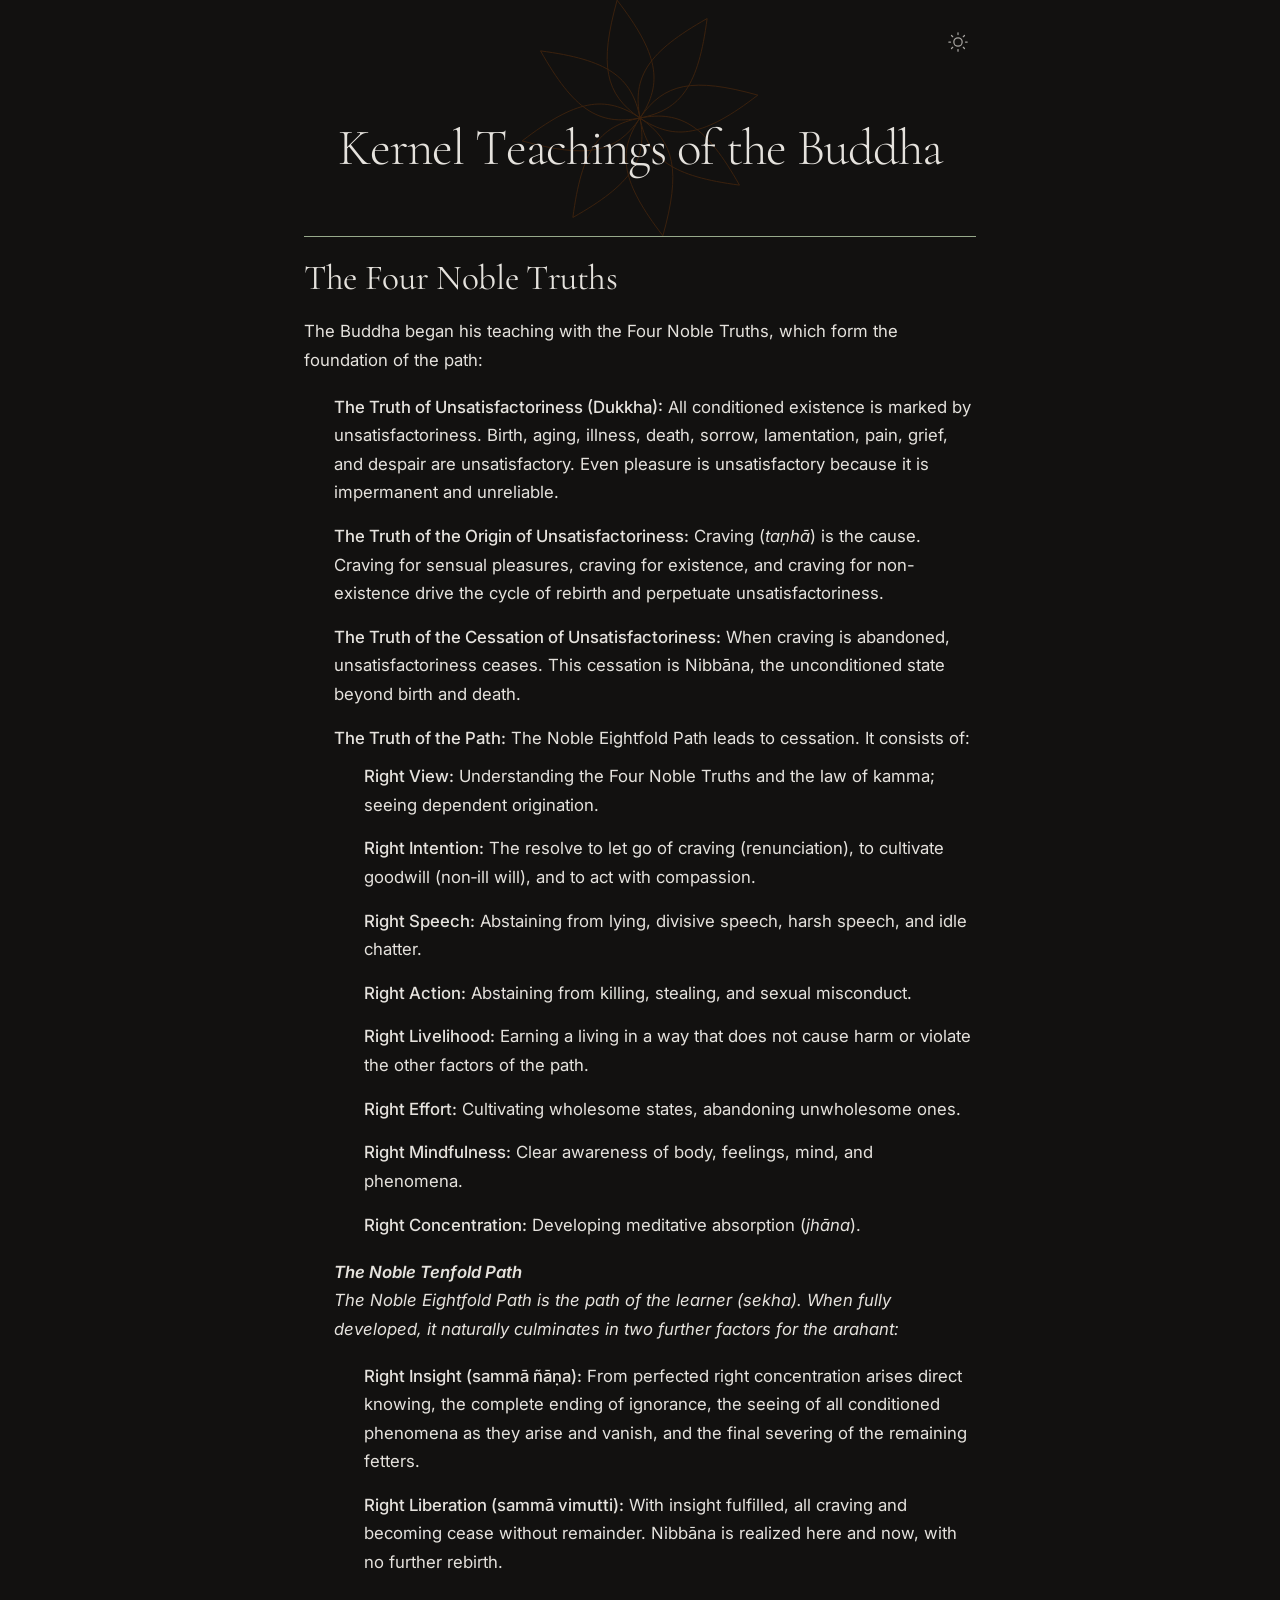
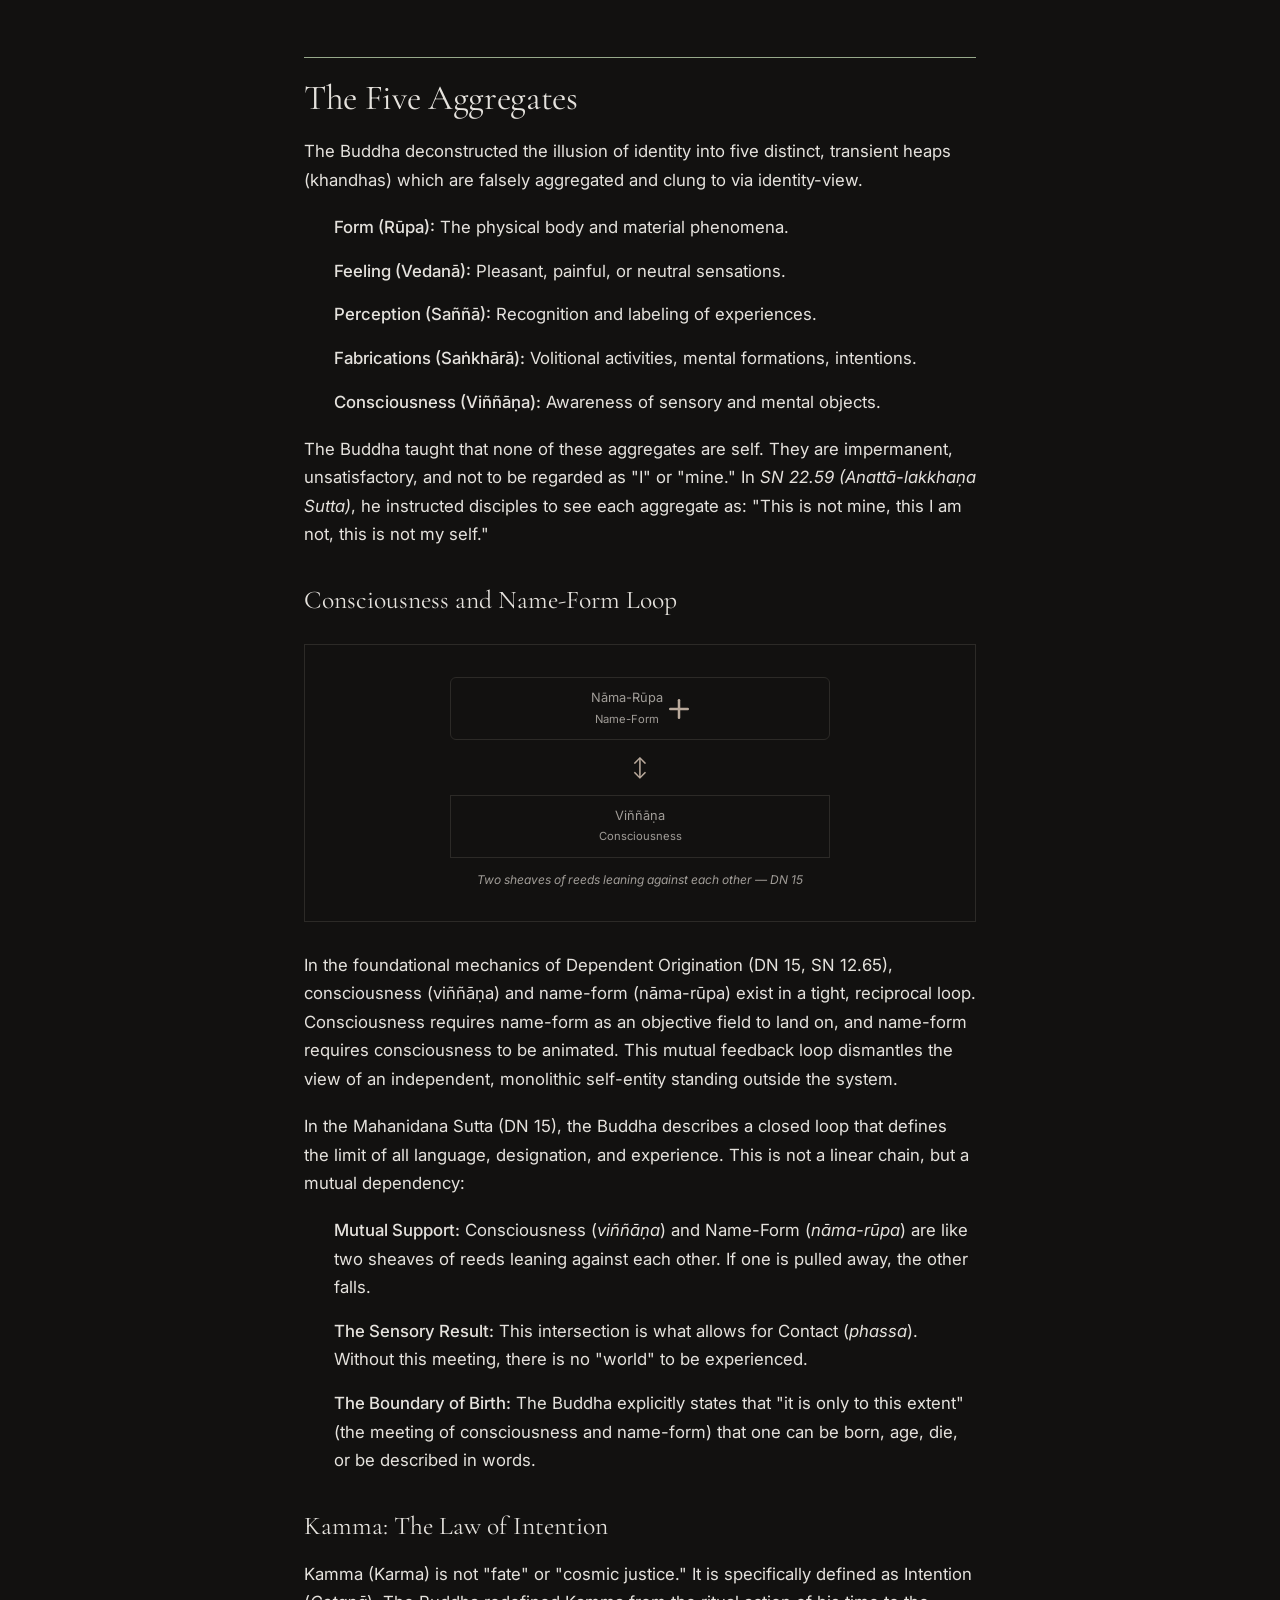
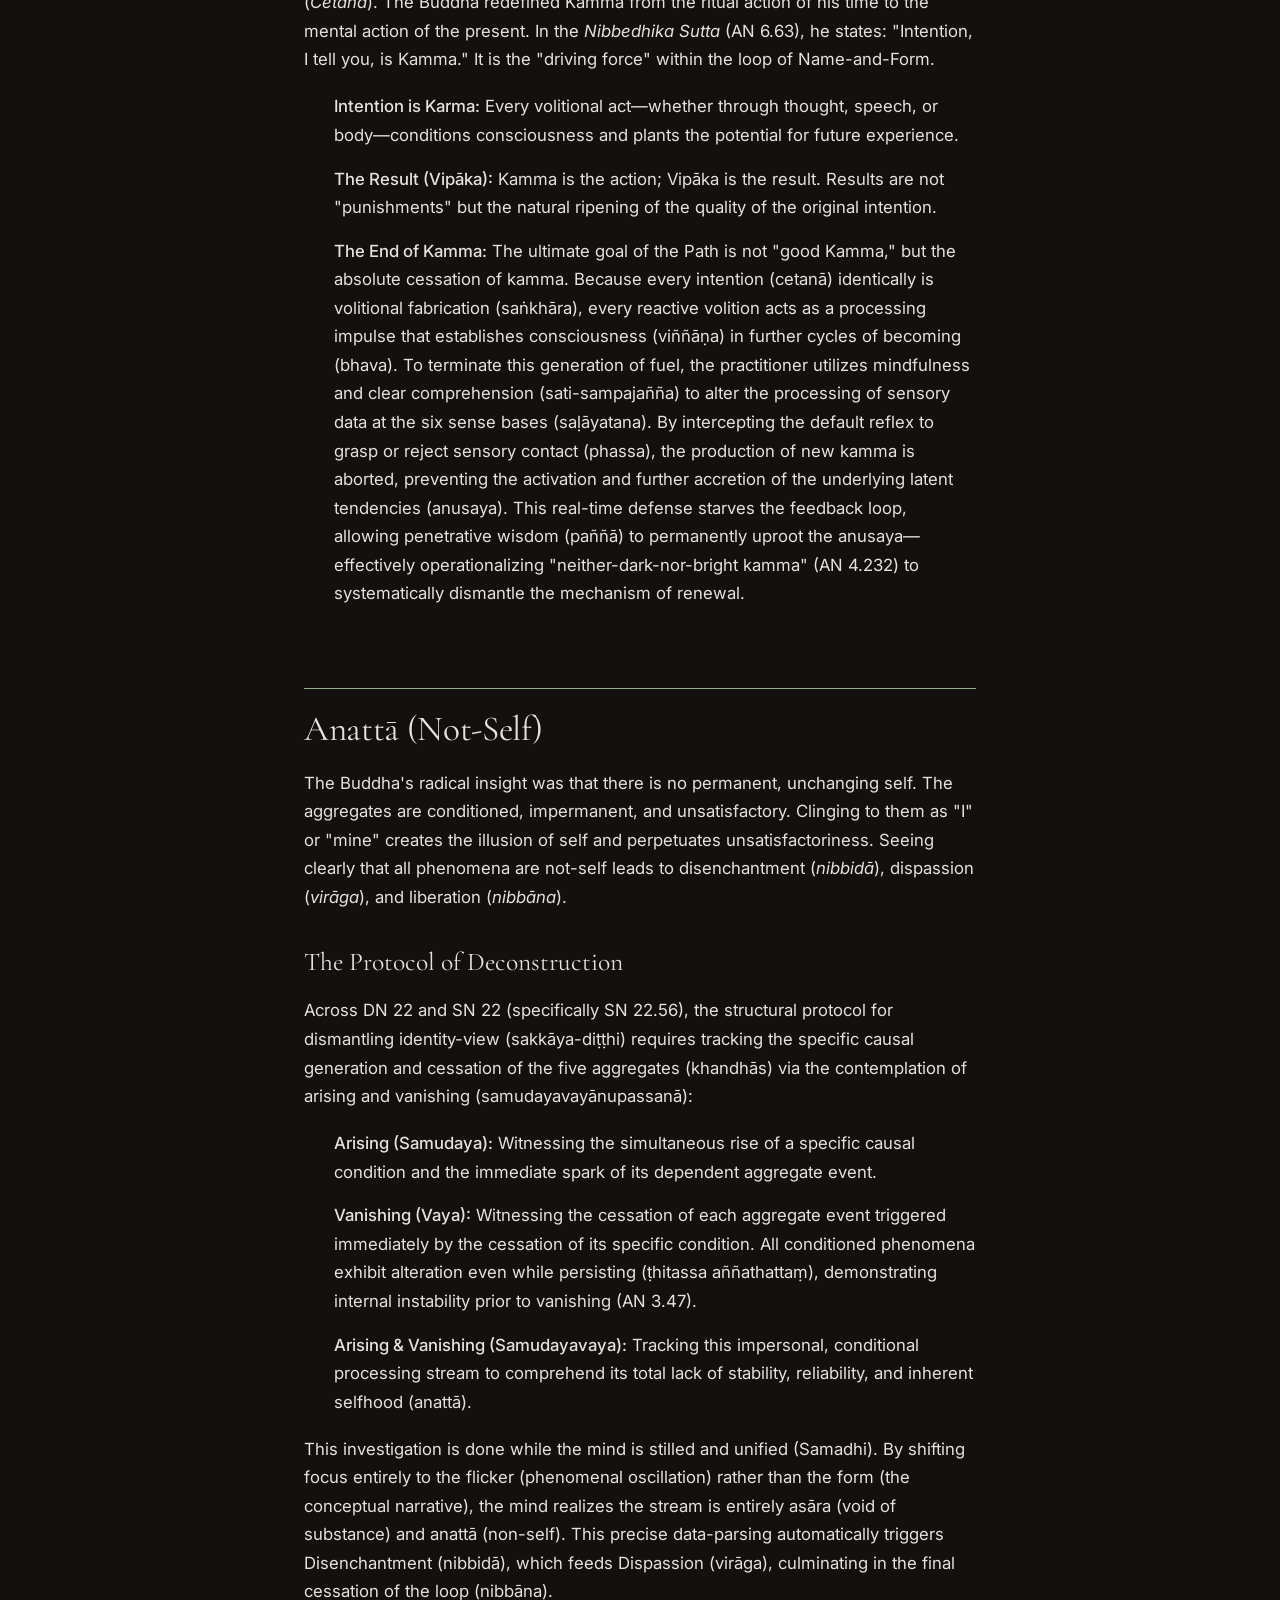
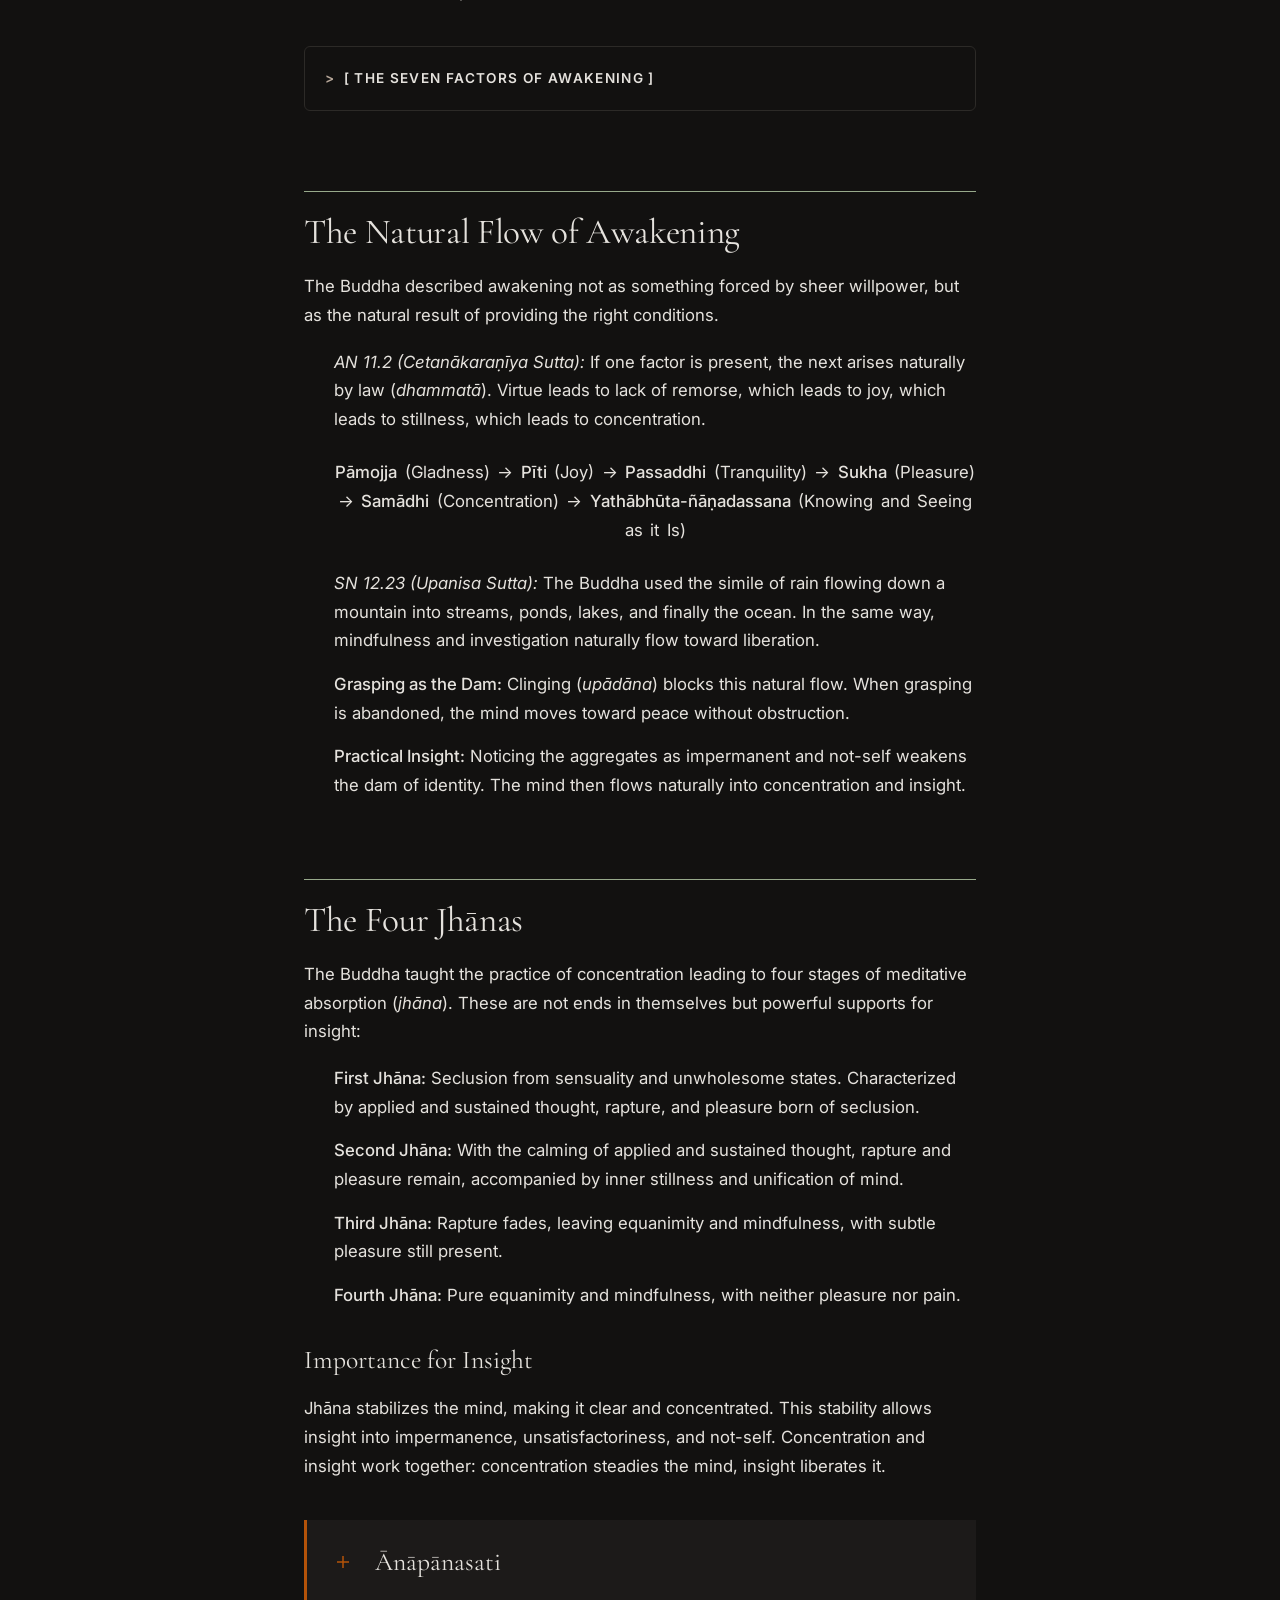
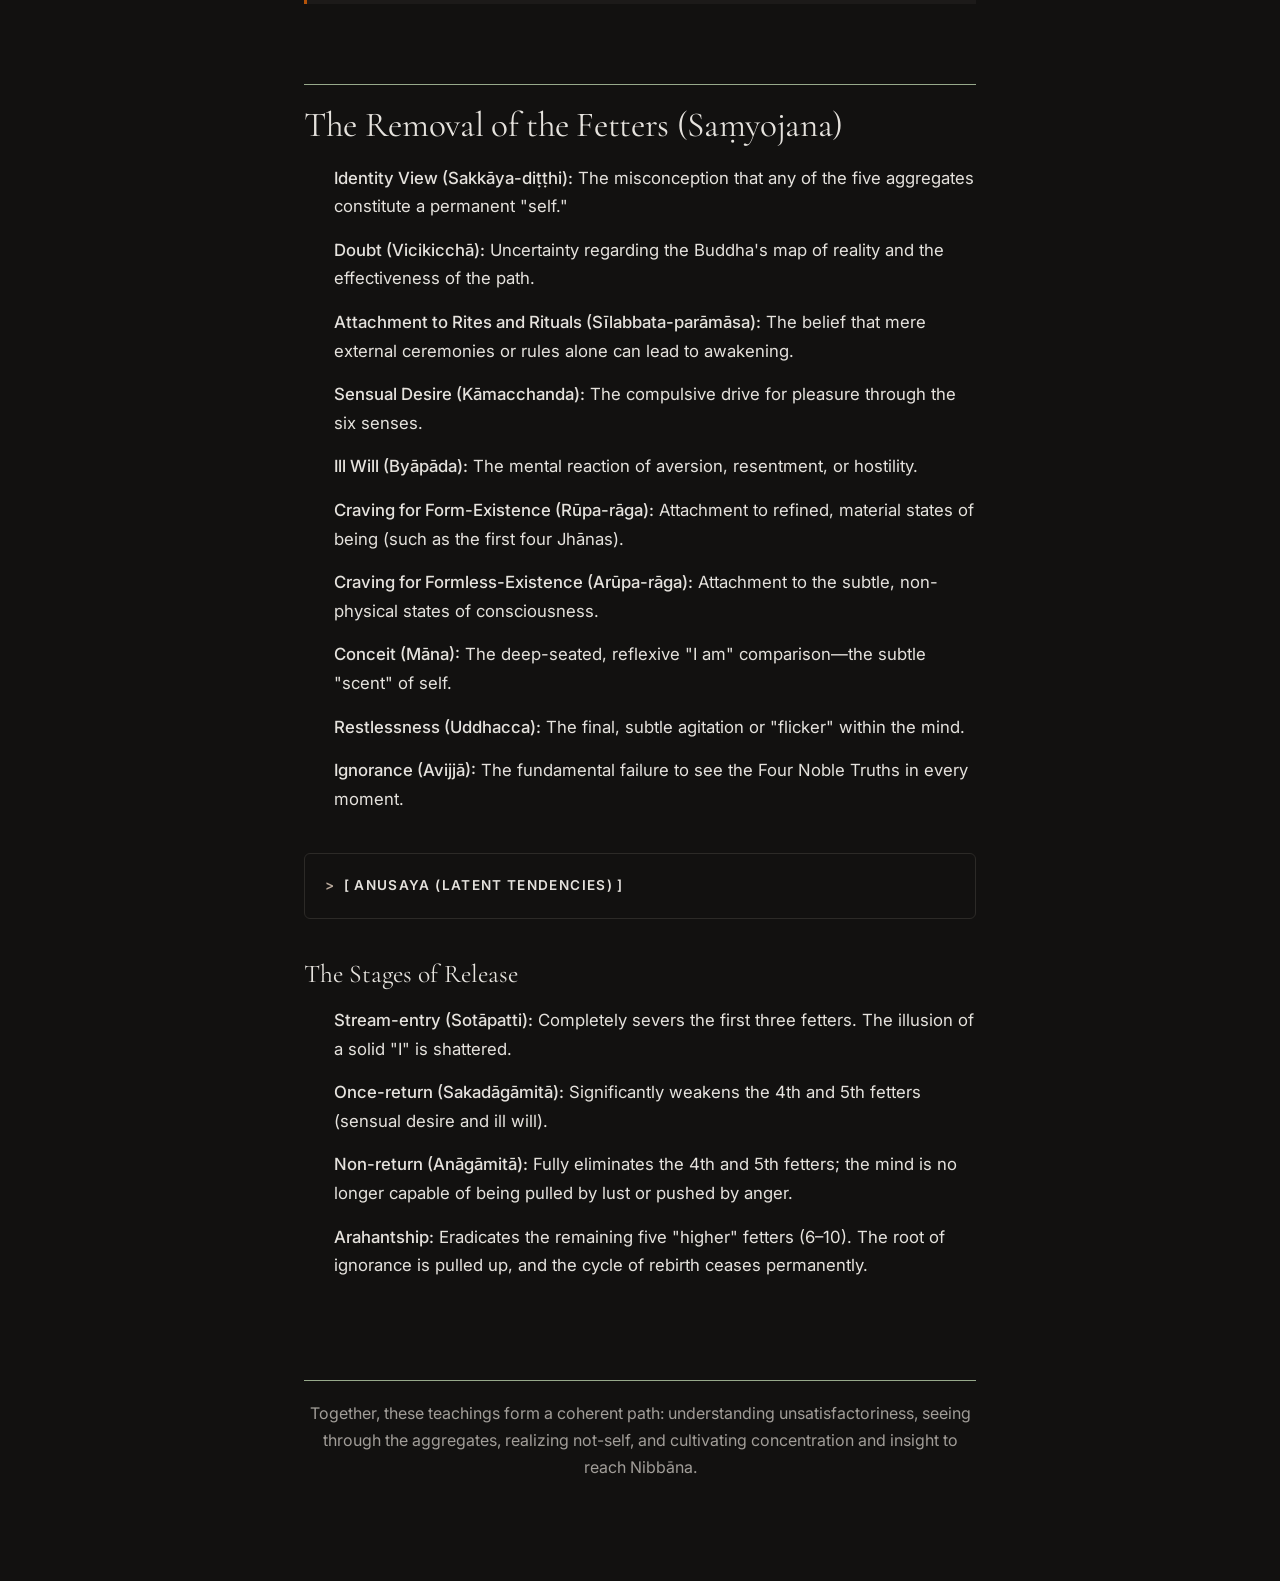
==== index.html @ 7723585d "revamp" ====
<!doctype html>
<html lang="en">
  <head>
    <meta charset="UTF-8" />
    <meta name="viewport" content="width=device-width, initial-scale=1.0" />
    <title>Kernel Teachings of the Buddha</title>
    <link rel="preconnect" href="https://fonts.googleapis.com" />
    <link rel="preconnect" href="https://fonts.gstatic.com" crossorigin />
    <link href="https://fonts.googleapis.com/css2?family=Cormorant+Garamond:ital,wght@0,300;0,400;0,500;0,600;1,300;1,400&family=Inter:wght@400;500;600&display=swap" rel="stylesheet" />
    <script type="module" crossorigin src="./assets/index-BXliMQyd.js"></script>
    <link rel="stylesheet" crossorigin href="./assets/index-BLhwazRp.css">
  </head>
  <body>
    <div id="root"></div>
  </body>
</html>
---- assets/index-BLhwazRp.css ----
*,:before,:after{--tw-border-spacing-x: 0;--tw-border-spacing-y: 0;--tw-translate-x: 0;--tw-translate-y: 0;--tw-rotate: 0;--tw-skew-x: 0;--tw-skew-y: 0;--tw-scale-x: 1;--tw-scale-y: 1;--tw-pan-x: ;--tw-pan-y: ;--tw-pinch-zoom: ;--tw-scroll-snap-strictness: proximity;--tw-gradient-from-position: ;--tw-gradient-via-position: ;--tw-gradient-to-position: ;--tw-ordinal: ;--tw-slashed-zero: ;--tw-numeric-figure: ;--tw-numeric-spacing: ;--tw-numeric-fraction: ;--tw-ring-inset: ;--tw-ring-offset-width: 0px;--tw-ring-offset-color: #fff;--tw-ring-color: rgb(59 130 246 / .5);--tw-ring-offset-shadow: 0 0 #0000;--tw-ring-shadow: 0 0 #0000;--tw-shadow: 0 0 #0000;--tw-shadow-colored: 0 0 #0000;--tw-blur: ;--tw-brightness: ;--tw-contrast: ;--tw-grayscale: ;--tw-hue-rotate: ;--tw-invert: ;--tw-saturate: ;--tw-sepia: ;--tw-drop-shadow: ;--tw-backdrop-blur: ;--tw-backdrop-brightness: ;--tw-backdrop-contrast: ;--tw-backdrop-grayscale: ;--tw-backdrop-hue-rotate: ;--tw-backdrop-invert: ;--tw-backdrop-opacity: ;--tw-backdrop-saturate: ;--tw-backdrop-sepia: ;--tw-contain-size: ;--tw-contain-layout: ;--tw-contain-paint: ;--tw-contain-style: }::backdrop{--tw-border-spacing-x: 0;--tw-border-spacing-y: 0;--tw-translate-x: 0;--tw-translate-y: 0;--tw-rotate: 0;--tw-skew-x: 0;--tw-skew-y: 0;--tw-scale-x: 1;--tw-scale-y: 1;--tw-pan-x: ;--tw-pan-y: ;--tw-pinch-zoom: ;--tw-scroll-snap-strictness: proximity;--tw-gradient-from-position: ;--tw-gradient-via-position: ;--tw-gradient-to-position: ;--tw-ordinal: ;--tw-slashed-zero: ;--tw-numeric-figure: ;--tw-numeric-spacing: ;--tw-numeric-fraction: ;--tw-ring-inset: ;--tw-ring-offset-width: 0px;--tw-ring-offset-color: #fff;--tw-ring-color: rgb(59 130 246 / .5);--tw-ring-offset-shadow: 0 0 #0000;--tw-ring-shadow: 0 0 #0000;--tw-shadow: 0 0 #0000;--tw-shadow-colored: 0 0 #0000;--tw-blur: ;--tw-brightness: ;--tw-contrast: ;--tw-grayscale: ;--tw-hue-rotate: ;--tw-invert: ;--tw-saturate: ;--tw-sepia: ;--tw-drop-shadow: ;--tw-backdrop-blur: ;--tw-backdrop-brightness: ;--tw-backdrop-contrast: ;--tw-backdrop-grayscale: ;--tw-backdrop-hue-rotate: ;--tw-backdrop-invert: ;--tw-backdrop-opacity: ;--tw-backdrop-saturate: ;--tw-backdrop-sepia: ;--tw-contain-size: ;--tw-contain-layout: ;--tw-contain-paint: ;--tw-contain-style: }*,:before,:after{box-sizing:border-box;border-width:0;border-style:solid;border-color:#e5e7eb}:before,:after{--tw-content: ""}html,:host{line-height:1.5;-webkit-text-size-adjust:100%;-moz-tab-size:4;-o-tab-size:4;tab-size:4;font-family:ui-sans-serif,system-ui,sans-serif,"Apple Color Emoji","Segoe UI Emoji",Segoe UI Symbol,"Noto Color Emoji";font-feature-settings:normal;font-variation-settings:normal;-webkit-tap-highlight-color:transparent}body{margin:0;line-height:inherit}hr{height:0;color:inherit;border-top-width:1px}abbr:where([title]){-webkit-text-decoration:underline dotted;text-decoration:underline dotted}h1,h2,h3,h4,h5,h6{font-size:inherit;font-weight:inherit}a{color:inherit;text-decoration:inherit}b,strong{font-weight:bolder}code,kbd,samp,pre{font-family:ui-monospace,SFMono-Regular,Menlo,Monaco,Consolas,Liberation Mono,Courier New,monospace;font-feature-settings:normal;font-variation-settings:normal;font-size:1em}small{font-size:80%}sub,sup{font-size:75%;line-height:0;position:relative;vertical-align:baseline}sub{bottom:-.25em}sup{top:-.5em}table{text-indent:0;border-color:inherit;border-collapse:collapse}button,input,optgroup,select,textarea{font-family:inherit;font-feature-settings:inherit;font-variation-settings:inherit;font-size:100%;font-weight:inherit;line-height:inherit;letter-spacing:inherit;color:inherit;margin:0;padding:0}button,select{text-transform:none}button,input:where([type=button]),input:where([type=reset]),input:where([type=submit]){-webkit-appearance:button;background-color:transparent;background-image:none}:-moz-focusring{outline:auto}:-moz-ui-invalid{box-shadow:none}progress{vertical-align:baseline}::-webkit-inner-spin-button,::-webkit-outer-spin-button{height:auto}[type=search]{-webkit-appearance:textfield;outline-offset:-2px}::-webkit-search-decoration{-webkit-appearance:none}::-webkit-file-upload-button{-webkit-appearance:button;font:inherit}summary{display:list-item}blockquote,dl,dd,h1,h2,h3,h4,h5,h6,hr,figure,p,pre{margin:0}fieldset{margin:0;padding:0}legend{padding:0}ol,ul,menu{list-style:none;margin:0;padding:0}dialog{padding:0}textarea{resize:vertical}input::-moz-placeholder,textarea::-moz-placeholder{opacity:1;color:#9ca3af}input::placeholder,textarea::placeholder{opacity:1;color:#9ca3af}button,[role=button]{cursor:pointer}:disabled{cursor:default}img,svg,video,canvas,audio,iframe,embed,object{display:block;vertical-align:middle}img,video{max-width:100%;height:auto}[hidden]:where(:not([hidden=until-found])){display:none}html{scroll-behavior:smooth}body{font-family:Inter,sans-serif;background-color:var(--bg);color:var(--fg);line-height:1.7;margin:0;padding:0;-webkit-font-smoothing:antialiased;-moz-osx-font-smoothing:grayscale;transition:background-color .3s ease,color .3s ease}h1,h2,h3,h4,h5,h6{font-family:Cormorant Garamond,serif;color:var(--fg);line-height:1.2;margin-top:0;word-break:keep-all}h1{font-size:3.2rem;font-weight:300;letter-spacing:-.02em;line-height:1.1}h2{font-size:2.2rem;font-weight:400;letter-spacing:-.01em;margin:0 0 .5em}h3{font-size:1.6rem;font-weight:400;letter-spacing:0;margin:1.4em 0 .6em}h4{font-family:Cormorant Garamond,serif;font-size:1.25rem;font-weight:500;margin:1.4em 0 .5em}p{margin:1.1em 0;font-size:1.05rem;line-height:1.7}ol,ul{margin:1em 0 1em 1.8em;padding-left:0;font-size:1.05rem;line-height:1.7}li{margin-bottom:.9em}li>ul,li>ol{margin-top:.6em;margin-bottom:.6em}.char{display:inline-block}.bold{font-weight:500}.section-number{font-family:Inter,sans-serif;font-weight:500;font-size:.7rem;line-height:1;letter-spacing:.08em;color:var(--accent);text-transform:uppercase;display:block;margin-bottom:.8rem}.hairline{border:none;border-top:1px solid #97a98b;margin:0 0 1.2rem;width:100%}details.anapanasati{margin:2.5em 0;border-left:3px solid #B45309;background-color:#fff;padding:0;overflow:hidden;transition:background-color .3s ease}.dark details.anapanasati{background-color:var(--accent-light)}details.anapanasati summary{list-style:none;cursor:pointer;padding:20px 24px;display:flex;align-items:center;gap:.8em;-webkit-user-select:none;-moz-user-select:none;user-select:none;font-family:Cormorant Garamond,serif;font-size:1.6rem;font-weight:400;color:#1c1917}.dark details.anapanasati summary{color:var(--fg)}details.anapanasati summary::-webkit-details-marker{display:none}details.anapanasati summary .plus-icon{display:inline-flex;align-items:center;justify-content:center;width:24px;height:24px;flex-shrink:0;transition:transform .3s ease;color:#b45309}details.anapanasati summary .plus-icon svg{width:16px;height:16px}details.anapanasati summary .plus-icon .vertical-line{transition:opacity .3s ease}details.anapanasati[open] summary .plus-icon{transform:rotate(45deg)}details.anapanasati[open] summary .plus-icon .vertical-line{opacity:0}details.anapanasati .content-wrap{max-height:0;overflow:hidden;transition:max-height .7s ease}details.anapanasati[open] .content-wrap{max-height:2000px}details.anapanasati .content-inner{padding:0 24px 24px 52px}details.dropdown-section{border:1px solid var(--border);border-radius:6px;background:var(--bg);overflow:hidden;transition:background-color .3s ease,border-color .3s ease}details.dropdown-section[open]{background:var(--accent-light);border-color:var(--accent)}details.dropdown-section summary{list-style:none;cursor:pointer;-webkit-user-select:none;-moz-user-select:none;user-select:none;display:flex;align-items:center;gap:.6em;padding:20px;font-family:Inter,sans-serif;color:var(--fg);text-transform:uppercase;font-weight:600;font-size:.85rem;letter-spacing:.1em}details.dropdown-section summary::-webkit-details-marker{display:none}details.dropdown-section summary .arrow{display:inline-block;transition:transform .3s ease;color:var(--accent)}details.dropdown-section[open] summary .arrow{transform:rotate(90deg)}details.dropdown-section .content-wrap{max-height:0;overflow:hidden;transition:max-height .5s ease}details.dropdown-section[open] .content-wrap{max-height:2500px}details.dropdown-section .content-inner{padding:0 20px 24px;color:var(--fg)}details.dropdown-section .content-inner p,details.dropdown-section .content-inner li{color:var(--fg-secondary)}details.dropdown-section .content-inner .bold{color:var(--fg)}details.name-form{width:100%;overflow:hidden;border:1px solid var(--border);border-radius:6px;background:var(--bg);transition:background-color .3s ease,border-color .3s ease}details.name-form[open]{background:var(--accent-light);border-color:var(--accent)}details.name-form summary{list-style:none;cursor:pointer;-webkit-user-select:none;-moz-user-select:none;user-select:none;display:flex;align-items:center;justify-content:center;gap:.5em}details.name-form summary::-webkit-details-marker{display:none}details.name-form summary .expand-icon{display:inline-flex;align-items:center;justify-content:center;width:20px;height:20px;flex-shrink:0;transition:transform .3s ease;color:var(--accent)}details.name-form .expand-icon .vertical-line{transition:opacity .3s ease}details.name-form[open] .expand-icon{transform:rotate(45deg)}details.name-form[open] .expand-icon .vertical-line{opacity:0}details.name-form .content-wrap{max-height:0;overflow:hidden;transition:max-height .5s ease}details.name-form[open] .content-wrap{max-height:800px}details.name-form .content-wrap .content-inner{padding:12px 20px 24px}@media(max-width:720px){h1{font-size:2.4rem}h2{font-size:1.8rem}h3{font-size:1.35rem}p,ol,ul{font-size:1rem}}.sr-only{position:absolute;width:1px;height:1px;padding:0;margin:-1px;overflow:hidden;clip:rect(0,0,0,0);white-space:nowrap;border-width:0}.pointer-events-none{pointer-events:none}.visible{visibility:visible}.invisible{visibility:hidden}.fixed{position:fixed}.absolute{position:absolute}.relative{position:relative}.inset-0{inset:0}.inset-x-0{left:0;right:0}.inset-y-0{top:0;bottom:0}.-bottom-12{bottom:-3rem}.-left-12{left:-3rem}.-right-12{right:-3rem}.-top-12{top:-3rem}.bottom-0{bottom:0}.left-0{left:0}.left-1\/2{left:50%}.left-2{left:.5rem}.left-\[50\%\]{left:50%}.right-0{right:0}.right-1{right:.25rem}.right-2{right:.5rem}.right-3{right:.75rem}.right-4{right:1rem}.top-0{top:0}.top-1\.5{top:.375rem}.top-1\/2{top:50%}.top-3\.5{top:.875rem}.top-4{top:1rem}.top-\[1px\]{top:1px}.top-\[50\%\]{top:50%}.top-\[60\%\]{top:60%}.top-full{top:100%}.isolate{isolation:isolate}.z-10{z-index:10}.z-20{z-index:20}.z-50{z-index:50}.z-\[1\]{z-index:1}.order-first{order:-9999}.order-last{order:9999}.col-start-2{grid-column-start:2}.row-span-2{grid-row:span 2 / span 2}.row-start-1{grid-row-start:1}.\!m-0{margin:0!important}.-mx-1{margin-left:-.25rem;margin-right:-.25rem}.-my-2{margin-top:-.5rem;margin-bottom:-.5rem}.mx-2{margin-left:.5rem;margin-right:.5rem}.mx-3\.5{margin-left:.875rem;margin-right:.875rem}.mx-auto{margin-left:auto;margin-right:auto}.my-0{margin-top:0;margin-bottom:0}.my-0\.5{margin-top:.125rem;margin-bottom:.125rem}.my-1{margin-top:.25rem;margin-bottom:.25rem}.-ml-4{margin-left:-1rem}.-mt-4{margin-top:-1rem}.mb-2{margin-bottom:.5rem}.mb-3{margin-bottom:.75rem}.ml-1{margin-left:.25rem}.ml-4{margin-left:1rem}.ml-auto{margin-left:auto}.mt-1\.5{margin-top:.375rem}.mt-2{margin-top:.5rem}.mt-4{margin-top:1rem}.mt-auto{margin-top:auto}.line-clamp-1{overflow:hidden;display:-webkit-box;-webkit-box-orient:vertical;-webkit-line-clamp:1}.line-clamp-2{overflow:hidden;display:-webkit-box;-webkit-box-orient:vertical;-webkit-line-clamp:2}.block{display:block}.flex{display:flex}.inline-flex{display:inline-flex}.table{display:table}.table-caption{display:table-caption}.table-cell{display:table-cell}.table-row{display:table-row}.grid{display:grid}.hidden{display:none}.aspect-square{aspect-ratio:1 / 1}.aspect-video{aspect-ratio:16 / 9}.size-10{width:2.5rem;height:2.5rem}.size-2{width:.5rem;height:.5rem}.size-2\.5{width:.625rem;height:.625rem}.size-3{width:.75rem;height:.75rem}.size-3\.5{width:.875rem;height:.875rem}.size-4{width:1rem;height:1rem}.size-6{width:1.5rem;height:1.5rem}.size-7{width:1.75rem;height:1.75rem}.size-8{width:2rem;height:2rem}.size-9{width:2.25rem;height:2.25rem}.size-auto{width:auto;height:auto}.size-full{width:100%;height:100%}.h-1\.5{height:.375rem}.h-10{height:2.5rem}.h-12{height:3rem}.h-2{height:.5rem}.h-2\.5{height:.625rem}.h-4{height:1rem}.h-5{height:1.25rem}.h-6{height:1.5rem}.h-7{height:1.75rem}.h-8{height:2rem}.h-9{height:2.25rem}.h-\[1\.15rem\]{height:1.15rem}.h-\[calc\(100\%-1px\)\]{height:calc(100% - 1px)}.h-\[var\(--radix-navigation-menu-viewport-height\)\]{height:var(--radix-navigation-menu-viewport-height)}.h-\[var\(--radix-select-trigger-height\)\]{height:var(--radix-select-trigger-height)}.h-auto{height:auto}.h-full{height:100%}.h-px{height:1px}.h-svh{height:100svh}.max-h-\[300px\]{max-height:300px}.min-h-0{min-height:0px}.min-h-16{min-height:4rem}.min-h-4{min-height:1rem}.min-h-svh{min-height:100svh}.w-0{width:0px}.w-1{width:.25rem}.w-2{width:.5rem}.w-2\.5{width:.625rem}.w-3{width:.75rem}.w-3\/4{width:75%}.w-4{width:1rem}.w-5{width:1.25rem}.w-64{width:16rem}.w-72{width:18rem}.w-8{width:2rem}.w-9{width:2.25rem}.w-\[100px\]{width:100px}.w-auto{width:auto}.w-fit{width:-moz-fit-content;width:fit-content}.w-full{width:100%}.w-max{width:-moz-max-content;width:max-content}.w-px{width:1px}.min-w-0{min-width:0px}.min-w-10{min-width:2.5rem}.min-w-5{min-width:1.25rem}.min-w-8{min-width:2rem}.min-w-9{min-width:2.25rem}.min-w-\[12rem\]{min-width:12rem}.min-w-\[8rem\]{min-width:8rem}.min-w-\[var\(--radix-select-trigger-width\)\]{min-width:var(--radix-select-trigger-width)}.max-w-\[calc\(100\%-2rem\)\]{max-width:calc(100% - 2rem)}.max-w-max{max-width:-moz-max-content;max-width:max-content}.max-w-sm{max-width:24rem}.flex-1{flex:1 1 0%}.shrink-0{flex-shrink:0}.grow{flex-grow:1}.grow-0{flex-grow:0}.basis-full{flex-basis:100%}.caption-bottom{caption-side:bottom}.border-collapse{border-collapse:collapse}.-translate-x-1\/2{--tw-translate-x: -50%;transform:translate(var(--tw-translate-x),var(--tw-translate-y)) rotate(var(--tw-rotate)) skew(var(--tw-skew-x)) skewY(var(--tw-skew-y)) scaleX(var(--tw-scale-x)) scaleY(var(--tw-scale-y))}.-translate-x-px{--tw-translate-x: -1px;transform:translate(var(--tw-translate-x),var(--tw-translate-y)) rotate(var(--tw-rotate)) skew(var(--tw-skew-x)) skewY(var(--tw-skew-y)) scaleX(var(--tw-scale-x)) scaleY(var(--tw-scale-y))}.-translate-y-1\/2{--tw-translate-y: -50%;transform:translate(var(--tw-translate-x),var(--tw-translate-y)) rotate(var(--tw-rotate)) skew(var(--tw-skew-x)) skewY(var(--tw-skew-y)) scaleX(var(--tw-scale-x)) scaleY(var(--tw-scale-y))}.translate-x-\[-50\%\]{--tw-translate-x: -50%;transform:translate(var(--tw-translate-x),var(--tw-translate-y)) rotate(var(--tw-rotate)) skew(var(--tw-skew-x)) skewY(var(--tw-skew-y)) scaleX(var(--tw-scale-x)) scaleY(var(--tw-scale-y))}.translate-x-px{--tw-translate-x: 1px;transform:translate(var(--tw-translate-x),var(--tw-translate-y)) rotate(var(--tw-rotate)) skew(var(--tw-skew-x)) skewY(var(--tw-skew-y)) scaleX(var(--tw-scale-x)) scaleY(var(--tw-scale-y))}.translate-y-0\.5{--tw-translate-y: .125rem;transform:translate(var(--tw-translate-x),var(--tw-translate-y)) rotate(var(--tw-rotate)) skew(var(--tw-skew-x)) skewY(var(--tw-skew-y)) scaleX(var(--tw-scale-x)) scaleY(var(--tw-scale-y))}.translate-y-\[-50\%\]{--tw-translate-y: -50%;transform:translate(var(--tw-translate-x),var(--tw-translate-y)) rotate(var(--tw-rotate)) skew(var(--tw-skew-x)) skewY(var(--tw-skew-y)) scaleX(var(--tw-scale-x)) scaleY(var(--tw-scale-y))}.translate-y-\[calc\(-50\%_-_2px\)\]{--tw-translate-y: calc(-50% - 2px) ;transform:translate(var(--tw-translate-x),var(--tw-translate-y)) rotate(var(--tw-rotate)) skew(var(--tw-skew-x)) skewY(var(--tw-skew-y)) scaleX(var(--tw-scale-x)) scaleY(var(--tw-scale-y))}.rotate-45{--tw-rotate: 45deg;transform:translate(var(--tw-translate-x),var(--tw-translate-y)) rotate(var(--tw-rotate)) skew(var(--tw-skew-x)) skewY(var(--tw-skew-y)) scaleX(var(--tw-scale-x)) scaleY(var(--tw-scale-y))}.rotate-90{--tw-rotate: 90deg;transform:translate(var(--tw-translate-x),var(--tw-translate-y)) rotate(var(--tw-rotate)) skew(var(--tw-skew-x)) skewY(var(--tw-skew-y)) scaleX(var(--tw-scale-x)) scaleY(var(--tw-scale-y))}.transform{transform:translate(var(--tw-translate-x),var(--tw-translate-y)) rotate(var(--tw-rotate)) skew(var(--tw-skew-x)) skewY(var(--tw-skew-y)) scaleX(var(--tw-scale-x)) scaleY(var(--tw-scale-y))}@keyframes caret-blink{0%,70%,to{opacity:1}20%,50%{opacity:0}}.animate-caret-blink{animation:caret-blink 1.25s ease-out infinite}@keyframes pulse{50%{opacity:.5}}.animate-pulse{animation:pulse 2s cubic-bezier(.4,0,.6,1) infinite}@keyframes spin{to{transform:rotate(360deg)}}.animate-spin{animation:spin 1s linear infinite}.cursor-default{cursor:default}.cursor-text{cursor:text}.touch-none{touch-action:none}.select-none{-webkit-user-select:none;-moz-user-select:none;user-select:none}.resize-none{resize:none}.scroll-my-1{scroll-margin-top:.25rem;scroll-margin-bottom:.25rem}.scroll-py-1{scroll-padding-top:.25rem;scroll-padding-bottom:.25rem}.list-disc{list-style-type:disc}.list-none{list-style-type:none}.auto-rows-min{grid-auto-rows:min-content}.grid-cols-\[0_1fr\]{grid-template-columns:0 1fr}.grid-rows-\[auto_auto\]{grid-template-rows:auto auto}.flex-row{flex-direction:row}.flex-col{flex-direction:column}.flex-col-reverse{flex-direction:column-reverse}.flex-wrap{flex-wrap:wrap}.place-content-center{place-content:center}.items-start{align-items:flex-start}.items-end{align-items:flex-end}.items-center{align-items:center}.items-stretch{align-items:stretch}.justify-start{justify-content:flex-start}.justify-center{justify-content:center}.justify-between{justify-content:space-between}.justify-items-start{justify-items:start}.gap-0\.5{gap:.125rem}.gap-1{gap:.25rem}.gap-1\.5{gap:.375rem}.gap-2{gap:.5rem}.gap-2\.5{gap:.625rem}.gap-3{gap:.75rem}.gap-4{gap:1rem}.gap-6{gap:1.5rem}.gap-7{gap:1.75rem}.gap-\[--spacing\(var\(--gap\)\)\]{gap:var(--spacing(var(--gap)))}.gap-y-0\.5{row-gap:.125rem}.self-start{align-self:flex-start}.self-stretch{align-self:stretch}.justify-self-end{justify-self:end}.overflow-auto{overflow:auto}.overflow-hidden{overflow:hidden}.overflow-x-auto{overflow-x:auto}.overflow-y-auto{overflow-y:auto}.overflow-x-hidden{overflow-x:hidden}.whitespace-nowrap{white-space:nowrap}.text-balance{text-wrap:balance}.break-words{overflow-wrap:break-word}.rounded-\[2px\]{border-radius:2px}.rounded-\[4px\]{border-radius:4px}.rounded-\[calc\(var\(--radius\)-5px\)\]{border-radius:calc(var(--radius) - 5px)}.rounded-\[inherit\]{border-radius:inherit}.rounded-full{border-radius:9999px}.rounded-lg{border-radius:var(--radius)}.rounded-md{border-radius:calc(var(--radius) - 2px)}.rounded-none{border-radius:0}.rounded-sm{border-radius:calc(var(--radius) - 4px)}.rounded-xl{border-radius:calc(var(--radius) + 4px)}.rounded-xs{border-radius:calc(var(--radius) - 6px)}.rounded-l-md{border-top-left-radius:calc(var(--radius) - 2px);border-bottom-left-radius:calc(var(--radius) - 2px)}.rounded-r-md{border-top-right-radius:calc(var(--radius) - 2px);border-bottom-right-radius:calc(var(--radius) - 2px)}.rounded-tl-sm{border-top-left-radius:calc(var(--radius) - 4px)}.border{border-width:1px}.border-0{border-width:0px}.border-\[1\.5px\]{border-width:1.5px}.border-y{border-top-width:1px;border-bottom-width:1px}.border-b{border-bottom-width:1px}.border-l{border-left-width:1px}.border-r{border-right-width:1px}.border-t{border-top-width:1px}.border-dashed{border-style:dashed}.border-border{border-color:hsl(var(--border))}.border-border\/50{border-color:hsl(var(--border) / .5)}.border-input{border-color:hsl(var(--input))}.border-primary{border-color:hsl(var(--primary))}.border-sidebar-border{border-color:hsl(var(--sidebar-border))}.border-transparent{border-color:transparent}.border-l-transparent{border-left-color:transparent}.border-t-transparent{border-top-color:transparent}.bg-accent{background-color:hsl(var(--accent))}.bg-background{background-color:hsl(var(--background))}.bg-black\/50{background-color:#00000080}.bg-border{background-color:hsl(var(--border))}.bg-card{background-color:hsl(var(--card))}.bg-destructive{--tw-bg-opacity: 1;background-color:hsl(var(--destructive) / var(--tw-bg-opacity, 1))}.bg-foreground{background-color:hsl(var(--foreground))}.bg-input{background-color:hsl(var(--input))}.bg-muted{background-color:hsl(var(--muted))}.bg-muted\/50{background-color:hsl(var(--muted) / .5)}.bg-popover{background-color:hsl(var(--popover))}.bg-primary{background-color:hsl(var(--primary))}.bg-primary\/20{background-color:hsl(var(--primary) / .2)}.bg-secondary{background-color:hsl(var(--secondary))}.bg-sidebar{background-color:hsl(var(--sidebar-background))}.bg-sidebar-border{background-color:hsl(var(--sidebar-border))}.bg-transparent{background-color:transparent}.bg-white{--tw-bg-opacity: 1;background-color:rgb(255 255 255 / var(--tw-bg-opacity, 1))}.fill-current{fill:currentColor}.fill-foreground{fill:hsl(var(--foreground))}.fill-primary{fill:hsl(var(--primary))}.p-0{padding:0}.p-1{padding:.25rem}.p-2{padding:.5rem}.p-3{padding:.75rem}.p-4{padding:1rem}.p-6{padding:1.5rem}.p-\[3px\]{padding:3px}.p-px{padding:1px}.px-1{padding-left:.25rem;padding-right:.25rem}.px-1\.5{padding-left:.375rem;padding-right:.375rem}.px-2{padding-left:.5rem;padding-right:.5rem}.px-2\.5{padding-left:.625rem;padding-right:.625rem}.px-3{padding-left:.75rem;padding-right:.75rem}.px-4{padding-left:1rem;padding-right:1rem}.px-6{padding-left:1.5rem;padding-right:1.5rem}.py-0\.5{padding-top:.125rem;padding-bottom:.125rem}.py-1{padding-top:.25rem;padding-bottom:.25rem}.py-1\.5{padding-top:.375rem;padding-bottom:.375rem}.py-2{padding-top:.5rem;padding-bottom:.5rem}.py-3{padding-top:.75rem;padding-bottom:.75rem}.py-4{padding-top:1rem;padding-bottom:1rem}.py-6{padding-top:1.5rem;padding-bottom:1.5rem}.pb-3{padding-bottom:.75rem}.pb-4{padding-bottom:1rem}.pl-2{padding-left:.5rem}.pl-3{padding-left:.75rem}.pl-4{padding-left:1rem}.pl-8{padding-left:2rem}.pr-1{padding-right:.25rem}.pr-2{padding-right:.5rem}.pr-2\.5{padding-right:.625rem}.pr-3{padding-right:.75rem}.pr-8{padding-right:2rem}.pt-0{padding-top:0}.pt-3{padding-top:.75rem}.pt-4{padding-top:1rem}.text-left{text-align:left}.text-center{text-align:center}.align-middle{vertical-align:middle}.font-mono{font-family:ui-monospace,SFMono-Regular,Menlo,Monaco,Consolas,Liberation Mono,Courier New,monospace}.font-sans{font-family:ui-sans-serif,system-ui,sans-serif,"Apple Color Emoji","Segoe UI Emoji",Segoe UI Symbol,"Noto Color Emoji"}.text-\[0\.8rem\]{font-size:.8rem}.text-base{font-size:1rem;line-height:1.5rem}.text-lg{font-size:1.125rem;line-height:1.75rem}.text-sm{font-size:.875rem;line-height:1.25rem}.text-sm\/relaxed{font-size:.875rem;line-height:1.625}.text-xs{font-size:.75rem;line-height:1rem}.font-medium{font-weight:500}.font-normal{font-weight:400}.font-semibold{font-weight:600}.uppercase{text-transform:uppercase}.italic{font-style:italic}.tabular-nums{--tw-numeric-spacing: tabular-nums;font-variant-numeric:var(--tw-ordinal) var(--tw-slashed-zero) var(--tw-numeric-figure) var(--tw-numeric-spacing) var(--tw-numeric-fraction)}.leading-none{line-height:1}.leading-normal{line-height:1.5}.leading-snug{line-height:1.375}.tracking-tight{letter-spacing:-.025em}.tracking-widest{letter-spacing:.1em}.text-accent-foreground{color:hsl(var(--accent-foreground))}.text-background{color:hsl(var(--background))}.text-card-foreground{color:hsl(var(--card-foreground))}.text-current{color:currentColor}.text-destructive{--tw-text-opacity: 1;color:hsl(var(--destructive) / var(--tw-text-opacity, 1))}.text-foreground{color:hsl(var(--foreground))}.text-muted-foreground{color:hsl(var(--muted-foreground))}.text-popover-foreground{color:hsl(var(--popover-foreground))}.text-primary{color:hsl(var(--primary))}.text-primary-foreground{color:hsl(var(--primary-foreground))}.text-secondary-foreground{color:hsl(var(--secondary-foreground))}.text-sidebar-foreground{color:hsl(var(--sidebar-foreground))}.text-sidebar-foreground\/70{color:hsl(var(--sidebar-foreground) / .7)}.text-white{--tw-text-opacity: 1;color:rgb(255 255 255 / var(--tw-text-opacity, 1))}.underline-offset-4{text-underline-offset:4px}.opacity-0{opacity:0}.opacity-50{opacity:.5}.opacity-70{opacity:.7}.shadow{--tw-shadow: 0 1px 3px 0 rgb(0 0 0 / .1), 0 1px 2px -1px rgb(0 0 0 / .1);--tw-shadow-colored: 0 1px 3px 0 var(--tw-shadow-color), 0 1px 2px -1px var(--tw-shadow-color);box-shadow:var(--tw-ring-offset-shadow, 0 0 #0000),var(--tw-ring-shadow, 0 0 #0000),var(--tw-shadow)}.shadow-\[0_0_0_1px_hsl\(var\(--sidebar-border\)\)\]{--tw-shadow: 0 0 0 1px hsl(var(--sidebar-border));--tw-shadow-colored: 0 0 0 1px var(--tw-shadow-color);box-shadow:var(--tw-ring-offset-shadow, 0 0 #0000),var(--tw-ring-shadow, 0 0 #0000),var(--tw-shadow)}.shadow-lg{--tw-shadow: 0 10px 15px -3px rgb(0 0 0 / .1), 0 4px 6px -4px rgb(0 0 0 / .1);--tw-shadow-colored: 0 10px 15px -3px var(--tw-shadow-color), 0 4px 6px -4px var(--tw-shadow-color);box-shadow:var(--tw-ring-offset-shadow, 0 0 #0000),var(--tw-ring-shadow, 0 0 #0000),var(--tw-shadow)}.shadow-md{--tw-shadow: 0 4px 6px -1px rgb(0 0 0 / .1), 0 2px 4px -2px rgb(0 0 0 / .1);--tw-shadow-colored: 0 4px 6px -1px var(--tw-shadow-color), 0 2px 4px -2px var(--tw-shadow-color);box-shadow:var(--tw-ring-offset-shadow, 0 0 #0000),var(--tw-ring-shadow, 0 0 #0000),var(--tw-shadow)}.shadow-none{--tw-shadow: 0 0 #0000;--tw-shadow-colored: 0 0 #0000;box-shadow:var(--tw-ring-offset-shadow, 0 0 #0000),var(--tw-ring-shadow, 0 0 #0000),var(--tw-shadow)}.shadow-sm{--tw-shadow: 0 1px 2px 0 rgb(0 0 0 / .05);--tw-shadow-colored: 0 1px 2px 0 var(--tw-shadow-color);box-shadow:var(--tw-ring-offset-shadow, 0 0 #0000),var(--tw-ring-shadow, 0 0 #0000),var(--tw-shadow)}.shadow-xl{--tw-shadow: 0 20px 25px -5px rgb(0 0 0 / .1), 0 8px 10px -6px rgb(0 0 0 / .1);--tw-shadow-colored: 0 20px 25px -5px var(--tw-shadow-color), 0 8px 10px -6px var(--tw-shadow-color);box-shadow:var(--tw-ring-offset-shadow, 0 0 #0000),var(--tw-ring-shadow, 0 0 #0000),var(--tw-shadow)}.shadow-xs{--tw-shadow: 0 1px 2px 0 rgb(0 0 0 / .05);--tw-shadow-colored: 0 1px 2px 0 var(--tw-shadow-color);box-shadow:var(--tw-ring-offset-shadow, 0 0 #0000),var(--tw-ring-shadow, 0 0 #0000),var(--tw-shadow)}.outline-none{outline:2px solid transparent;outline-offset:2px}.outline{outline-style:solid}.ring-0{--tw-ring-offset-shadow: var(--tw-ring-inset) 0 0 0 var(--tw-ring-offset-width) var(--tw-ring-offset-color);--tw-ring-shadow: var(--tw-ring-inset) 0 0 0 calc(0px + var(--tw-ring-offset-width)) var(--tw-ring-color);box-shadow:var(--tw-ring-offset-shadow),var(--tw-ring-shadow),var(--tw-shadow, 0 0 #0000)}.ring-ring\/50{--tw-ring-color: hsl(var(--ring) / .5)}.ring-sidebar-ring{--tw-ring-color: hsl(var(--sidebar-ring))}.ring-offset-background{--tw-ring-offset-color: hsl(var(--background))}.filter{filter:var(--tw-blur) var(--tw-brightness) var(--tw-contrast) var(--tw-grayscale) var(--tw-hue-rotate) var(--tw-invert) var(--tw-saturate) var(--tw-sepia) var(--tw-drop-shadow)}.transition{transition-property:color,background-color,border-color,text-decoration-color,fill,stroke,opacity,box-shadow,transform,filter,backdrop-filter;transition-timing-function:cubic-bezier(.4,0,.2,1);transition-duration:.15s}.transition-\[color\,box-shadow\]{transition-property:color,box-shadow;transition-timing-function:cubic-bezier(.4,0,.2,1);transition-duration:.15s}.transition-\[left\,right\,width\]{transition-property:left,right,width;transition-timing-function:cubic-bezier(.4,0,.2,1);transition-duration:.15s}.transition-\[margin\,opacity\]{transition-property:margin,opacity;transition-timing-function:cubic-bezier(.4,0,.2,1);transition-duration:.15s}.transition-\[width\,height\,padding\]{transition-property:width,height,padding;transition-timing-function:cubic-bezier(.4,0,.2,1);transition-duration:.15s}.transition-\[width\]{transition-property:width;transition-timing-function:cubic-bezier(.4,0,.2,1);transition-duration:.15s}.transition-all{transition-property:all;transition-timing-function:cubic-bezier(.4,0,.2,1);transition-duration:.15s}.transition-colors{transition-property:color,background-color,border-color,text-decoration-color,fill,stroke;transition-timing-function:cubic-bezier(.4,0,.2,1);transition-duration:.15s}.transition-none{transition-property:none}.transition-opacity{transition-property:opacity;transition-timing-function:cubic-bezier(.4,0,.2,1);transition-duration:.15s}.transition-shadow{transition-property:box-shadow;transition-timing-function:cubic-bezier(.4,0,.2,1);transition-duration:.15s}.transition-transform{transition-property:transform;transition-timing-function:cubic-bezier(.4,0,.2,1);transition-duration:.15s}.duration-100{transition-duration:.1s}.duration-1000{transition-duration:1s}.duration-200{transition-duration:.2s}.duration-300{transition-duration:.3s}.ease-in-out{transition-timing-function:cubic-bezier(.4,0,.2,1)}.ease-linear{transition-timing-function:linear}@keyframes enter{0%{opacity:var(--tw-enter-opacity, 1);transform:translate3d(var(--tw-enter-translate-x, 0),var(--tw-enter-translate-y, 0),0) scale3d(var(--tw-enter-scale, 1),var(--tw-enter-scale, 1),var(--tw-enter-scale, 1)) rotate(var(--tw-enter-rotate, 0))}}@keyframes exit{to{opacity:var(--tw-exit-opacity, 1);transform:translate3d(var(--tw-exit-translate-x, 0),var(--tw-exit-translate-y, 0),0) scale3d(var(--tw-exit-scale, 1),var(--tw-exit-scale, 1),var(--tw-exit-scale, 1)) rotate(var(--tw-exit-rotate, 0))}}.animate-in{animation-name:enter;animation-duration:.15s;--tw-enter-opacity: initial;--tw-enter-scale: initial;--tw-enter-rotate: initial;--tw-enter-translate-x: initial;--tw-enter-translate-y: initial}.fade-in-0{--tw-enter-opacity: 0}.zoom-in-95{--tw-enter-scale: .95}.duration-100{animation-duration:.1s}.duration-1000{animation-duration:1s}.duration-200{animation-duration:.2s}.duration-300{animation-duration:.3s}.ease-in-out{animation-timing-function:cubic-bezier(.4,0,.2,1)}.ease-linear{animation-timing-function:linear}.\[--cell-size\:--spacing\(8\)\]{--cell-size: var(--spacing(8))}:root{--bg: #F5F0EB;--fg: #1c1b1a;--fg-secondary: #6e6b68;--border: #e6e4e0;--accent: #8c7a6b;--accent-light: #f4f1ee}.dark{--bg: #121110;--fg: #e5e2dd;--fg-secondary: #a19d98;--border: #2c2a27;--accent: #baaa9c;--accent-light: #1c1a19}@media(min-width:768px){.md\:opacity-0{opacity:0}}.selection\:bg-primary *::-moz-selection{background-color:hsl(var(--primary))}.selection\:bg-primary *::selection{background-color:hsl(var(--primary))}.selection\:text-primary-foreground *::-moz-selection{color:hsl(var(--primary-foreground))}.selection\:text-primary-foreground *::selection{color:hsl(var(--primary-foreground))}.selection\:bg-primary::-moz-selection{background-color:hsl(var(--primary))}.selection\:bg-primary::selection{background-color:hsl(var(--primary))}.selection\:text-primary-foreground::-moz-selection{color:hsl(var(--primary-foreground))}.selection\:text-primary-foreground::selection{color:hsl(var(--primary-foreground))}.file\:inline-flex::file-selector-button{display:inline-flex}.file\:h-7::file-selector-button{height:1.75rem}.file\:border-0::file-selector-button{border-width:0px}.file\:bg-transparent::file-selector-button{background-color:transparent}.file\:text-sm::file-selector-button{font-size:.875rem;line-height:1.25rem}.file\:font-medium::file-selector-button{font-weight:500}.file\:text-foreground::file-selector-button{color:hsl(var(--foreground))}.placeholder\:text-muted-foreground::-moz-placeholder{color:hsl(var(--muted-foreground))}.placeholder\:text-muted-foreground::placeholder{color:hsl(var(--muted-foreground))}.after\:absolute:after{content:var(--tw-content);position:absolute}.after\:-inset-2:after{content:var(--tw-content);inset:-.5rem}.after\:inset-y-0:after{content:var(--tw-content);top:0;bottom:0}.after\:left-1\/2:after{content:var(--tw-content);left:50%}.after\:w-1:after{content:var(--tw-content);width:.25rem}.after\:w-\[2px\]:after{content:var(--tw-content);width:2px}.after\:-translate-x-1\/2:after{content:var(--tw-content);--tw-translate-x: -50%;transform:translate(var(--tw-translate-x),var(--tw-translate-y)) rotate(var(--tw-rotate)) skew(var(--tw-skew-x)) skewY(var(--tw-skew-y)) scaleX(var(--tw-scale-x)) scaleY(var(--tw-scale-y))}.first\:rounded-l-md:first-child{border-top-left-radius:calc(var(--radius) - 2px);border-bottom-left-radius:calc(var(--radius) - 2px)}.first\:border-l:first-child{border-left-width:1px}.last\:mt-0:last-child{margin-top:0}.last\:rounded-r-md:last-child{border-top-right-radius:calc(var(--radius) - 2px);border-bottom-right-radius:calc(var(--radius) - 2px)}.last\:border-b-0:last-child{border-bottom-width:0px}.hover\:bg-accent:hover{background-color:hsl(var(--accent))}.hover\:bg-destructive\/90:hover{background-color:hsl(var(--destructive) / .9)}.hover\:bg-muted:hover{background-color:hsl(var(--muted))}.hover\:bg-muted\/50:hover{background-color:hsl(var(--muted) / .5)}.hover\:bg-primary\/90:hover{background-color:hsl(var(--primary) / .9)}.hover\:bg-secondary\/80:hover{background-color:hsl(var(--secondary) / .8)}.hover\:bg-sidebar-accent:hover{background-color:hsl(var(--sidebar-accent))}.hover\:text-accent-foreground:hover{color:hsl(var(--accent-foreground))}.hover\:text-foreground:hover{color:hsl(var(--foreground))}.hover\:text-muted-foreground:hover{color:hsl(var(--muted-foreground))}.hover\:text-sidebar-accent-foreground:hover{color:hsl(var(--sidebar-accent-foreground))}.hover\:underline:hover{text-decoration-line:underline}.hover\:opacity-100:hover{opacity:1}.hover\:shadow-\[0_0_0_1px_hsl\(var\(--sidebar-accent\)\)\]:hover{--tw-shadow: 0 0 0 1px hsl(var(--sidebar-accent));--tw-shadow-colored: 0 0 0 1px var(--tw-shadow-color);box-shadow:var(--tw-ring-offset-shadow, 0 0 #0000),var(--tw-ring-shadow, 0 0 #0000),var(--tw-shadow)}.hover\:ring-4:hover{--tw-ring-offset-shadow: var(--tw-ring-inset) 0 0 0 var(--tw-ring-offset-width) var(--tw-ring-offset-color);--tw-ring-shadow: var(--tw-ring-inset) 0 0 0 calc(4px + var(--tw-ring-offset-width)) var(--tw-ring-color);box-shadow:var(--tw-ring-offset-shadow),var(--tw-ring-shadow),var(--tw-shadow, 0 0 #0000)}.hover\:after\:bg-sidebar-border:hover:after{content:var(--tw-content);background-color:hsl(var(--sidebar-border))}.focus\:z-10:focus{z-index:10}.focus\:bg-accent:focus{background-color:hsl(var(--accent))}.focus\:text-accent-foreground:focus{color:hsl(var(--accent-foreground))}.focus\:ring-2:focus{--tw-ring-offset-shadow: var(--tw-ring-inset) 0 0 0 var(--tw-ring-offset-width) var(--tw-ring-offset-color);--tw-ring-shadow: var(--tw-ring-inset) 0 0 0 calc(2px + var(--tw-ring-offset-width)) var(--tw-ring-color);box-shadow:var(--tw-ring-offset-shadow),var(--tw-ring-shadow),var(--tw-shadow, 0 0 #0000)}.focus\:ring-ring:focus{--tw-ring-color: hsl(var(--ring))}.focus\:ring-offset-2:focus{--tw-ring-offset-width: 2px}.focus-visible\:z-10:focus-visible{z-index:10}.focus-visible\:border-ring:focus-visible{border-color:hsl(var(--ring))}.focus-visible\:outline-1:focus-visible{outline-width:1px}.focus-visible\:outline-ring:focus-visible{outline-color:hsl(var(--ring))}.focus-visible\:ring-0:focus-visible{--tw-ring-offset-shadow: var(--tw-ring-inset) 0 0 0 var(--tw-ring-offset-width) var(--tw-ring-offset-color);--tw-ring-shadow: var(--tw-ring-inset) 0 0 0 calc(0px + var(--tw-ring-offset-width)) var(--tw-ring-color);box-shadow:var(--tw-ring-offset-shadow),var(--tw-ring-shadow),var(--tw-shadow, 0 0 #0000)}.focus-visible\:ring-1:focus-visible{--tw-ring-offset-shadow: var(--tw-ring-inset) 0 0 0 var(--tw-ring-offset-width) var(--tw-ring-offset-color);--tw-ring-shadow: var(--tw-ring-inset) 0 0 0 calc(1px + var(--tw-ring-offset-width)) var(--tw-ring-color);box-shadow:var(--tw-ring-offset-shadow),var(--tw-ring-shadow),var(--tw-shadow, 0 0 #0000)}.focus-visible\:ring-2:focus-visible{--tw-ring-offset-shadow: var(--tw-ring-inset) 0 0 0 var(--tw-ring-offset-width) var(--tw-ring-offset-color);--tw-ring-shadow: var(--tw-ring-inset) 0 0 0 calc(2px + var(--tw-ring-offset-width)) var(--tw-ring-color);box-shadow:var(--tw-ring-offset-shadow),var(--tw-ring-shadow),var(--tw-shadow, 0 0 #0000)}.focus-visible\:ring-4:focus-visible{--tw-ring-offset-shadow: var(--tw-ring-inset) 0 0 0 var(--tw-ring-offset-width) var(--tw-ring-offset-color);--tw-ring-shadow: var(--tw-ring-inset) 0 0 0 calc(4px + var(--tw-ring-offset-width)) var(--tw-ring-color);box-shadow:var(--tw-ring-offset-shadow),var(--tw-ring-shadow),var(--tw-shadow, 0 0 #0000)}.focus-visible\:ring-\[3px\]:focus-visible{--tw-ring-offset-shadow: var(--tw-ring-inset) 0 0 0 var(--tw-ring-offset-width) var(--tw-ring-offset-color);--tw-ring-shadow: var(--tw-ring-inset) 0 0 0 calc(3px + var(--tw-ring-offset-width)) var(--tw-ring-color);box-shadow:var(--tw-ring-offset-shadow),var(--tw-ring-shadow),var(--tw-shadow, 0 0 #0000)}.focus-visible\:ring-destructive\/20:focus-visible{--tw-ring-color: hsl(var(--destructive) / .2)}.focus-visible\:ring-ring:focus-visible{--tw-ring-color: hsl(var(--ring))}.focus-visible\:ring-ring\/50:focus-visible{--tw-ring-color: hsl(var(--ring) / .5)}.focus-visible\:ring-offset-1:focus-visible{--tw-ring-offset-width: 1px}.active\:bg-sidebar-accent:active{background-color:hsl(var(--sidebar-accent))}.active\:text-sidebar-accent-foreground:active{color:hsl(var(--sidebar-accent-foreground))}.disabled\:pointer-events-none:disabled{pointer-events:none}.disabled\:cursor-not-allowed:disabled{cursor:not-allowed}.disabled\:opacity-50:disabled{opacity:.5}.group\/menu-item:focus-within .group-focus-within\/menu-item\:opacity-100{opacity:1}.group\/menu-item:hover .group-hover\/menu-item\:opacity-100{opacity:1}.peer\/menu-button:hover~.peer-hover\/menu-button\:text-sidebar-accent-foreground{color:hsl(var(--sidebar-accent-foreground))}.peer:disabled~.peer-disabled\:cursor-not-allowed{cursor:not-allowed}.peer:disabled~.peer-disabled\:opacity-50{opacity:.5}.has-\[\>button\]\:ml-\[-0\.45rem\]:has(>button){margin-left:-.45rem}.has-\[\>button\]\:mr-\[-0\.45rem\]:has(>button){margin-right:-.45rem}.has-\[\>kbd\]\:ml-\[-0\.35rem\]:has(>kbd){margin-left:-.35rem}.has-\[\>kbd\]\:mr-\[-0\.35rem\]:has(>kbd){margin-right:-.35rem}.has-\[\>\[data-align\=block-end\]\]\:h-auto:has(>[data-align=block-end]){height:auto}.has-\[\>\[data-align\=block-start\]\]\:h-auto:has(>[data-align=block-start]){height:auto}.has-\[\>textarea\]\:h-auto:has(>textarea){height:auto}.has-\[\>\[data-slot\=field\]\]\:w-full:has(>[data-slot=field]){width:100%}.has-\[\>svg\]\:grid-cols-\[calc\(var\(--spacing\)\*4\)_1fr\]:has(>svg){grid-template-columns:calc(var(--spacing) * 4) 1fr}.has-\[\>\[data-align\=block-end\]\]\:flex-col:has(>[data-align=block-end]){flex-direction:column}.has-\[\>\[data-align\=block-start\]\]\:flex-col:has(>[data-align=block-start]){flex-direction:column}.has-\[\>\[data-slot\=field\]\]\:flex-col:has(>[data-slot=field]){flex-direction:column}.has-\[\>\[data-slot\=field-content\]\]\:items-start:has(>[data-slot=field-content]){align-items:flex-start}.has-\[\>\[data-slot\=button-group\]\]\:gap-2:has(>[data-slot=button-group]){gap:.5rem}.has-\[\>\[data-slot\=checkbox-group\]\]\:gap-3:has(>[data-slot=checkbox-group]){gap:.75rem}.has-\[\>\[data-slot\=radio-group\]\]\:gap-3:has(>[data-slot=radio-group]){gap:.75rem}.has-\[\>svg\]\:gap-x-3:has(>svg){-moz-column-gap:.75rem;column-gap:.75rem}.has-\[\>\[data-slot\=field\]\]\:rounded-md:has(>[data-slot=field]){border-radius:calc(var(--radius) - 2px)}.has-\[\>\[data-slot\=field\]\]\:border:has(>[data-slot=field]){border-width:1px}.has-\[\[data-slot\=input-group-control\]\:focus-visible\]\:border-ring:has([data-slot=input-group-control]:focus-visible){border-color:hsl(var(--ring))}.has-\[\[data-slot\]\[aria-invalid\=true\]\]\:border-destructive:has([data-slot][aria-invalid=true]){--tw-border-opacity: 1;border-color:hsl(var(--destructive) / var(--tw-border-opacity, 1))}.has-\[\>svg\]\:p-0:has(>svg){padding:0}.has-\[\>svg\]\:px-2:has(>svg){padding-left:.5rem;padding-right:.5rem}.has-\[\>svg\]\:px-2\.5:has(>svg){padding-left:.625rem;padding-right:.625rem}.has-\[\>svg\]\:px-3:has(>svg){padding-left:.75rem;padding-right:.75rem}.has-\[\>svg\]\:px-4:has(>svg){padding-left:1rem;padding-right:1rem}.has-\[\[data-slot\=input-group-control\]\:focus-visible\]\:ring-\[3px\]:has([data-slot=input-group-control]:focus-visible){--tw-ring-offset-shadow: var(--tw-ring-inset) 0 0 0 var(--tw-ring-offset-width) var(--tw-ring-offset-color);--tw-ring-shadow: var(--tw-ring-inset) 0 0 0 calc(3px + var(--tw-ring-offset-width)) var(--tw-ring-color);box-shadow:var(--tw-ring-offset-shadow),var(--tw-ring-shadow),var(--tw-shadow, 0 0 #0000)}.has-\[\[data-slot\=input-group-control\]\:focus-visible\]\:ring-ring\/50:has([data-slot=input-group-control]:focus-visible){--tw-ring-color: hsl(var(--ring) / .5)}.has-\[\[data-slot\]\[aria-invalid\=true\]\]\:ring-destructive\/20:has([data-slot][aria-invalid=true]){--tw-ring-color: hsl(var(--destructive) / .2)}.group\/item:has([data-slot=item-description]) .group-has-\[\[data-slot\=item-description\]\]\/item\:translate-y-0\.5{--tw-translate-y: .125rem;transform:translate(var(--tw-translate-x),var(--tw-translate-y)) rotate(var(--tw-rotate)) skew(var(--tw-skew-x)) skewY(var(--tw-skew-y)) scaleX(var(--tw-scale-x)) scaleY(var(--tw-scale-y))}.group\/item:has([data-slot=item-description]) .group-has-\[\[data-slot\=item-description\]\]\/item\:self-start{align-self:flex-start}.group\/field:has([data-orientation=horizontal]) .group-has-\[\[data-orientation\=horizontal\]\]\/field\:text-balance{text-wrap:balance}.group\/input-group:has(>input) .group-has-\[\>input\]\/input-group\:pb-2\.5{padding-bottom:.625rem}.group\/input-group:has(>input) .group-has-\[\>input\]\/input-group\:pt-2\.5{padding-top:.625rem}.aria-disabled\:pointer-events-none[aria-disabled=true]{pointer-events:none}.aria-disabled\:opacity-50[aria-disabled=true]{opacity:.5}.aria-selected\:text-muted-foreground[aria-selected=true]{color:hsl(var(--muted-foreground))}.data-\[disabled\=true\]\:pointer-events-none[data-disabled=true],.data-\[disabled\]\:pointer-events-none[data-disabled]{pointer-events:none}.data-\[vaul-drawer-direction\=bottom\]\:inset-x-0[data-vaul-drawer-direction=bottom]{left:0;right:0}.data-\[vaul-drawer-direction\=left\]\:inset-y-0[data-vaul-drawer-direction=left],.data-\[vaul-drawer-direction\=right\]\:inset-y-0[data-vaul-drawer-direction=right]{top:0;bottom:0}.data-\[vaul-drawer-direction\=top\]\:inset-x-0[data-vaul-drawer-direction=top]{left:0;right:0}.data-\[vaul-drawer-direction\=bottom\]\:bottom-0[data-vaul-drawer-direction=bottom]{bottom:0}.data-\[vaul-drawer-direction\=left\]\:left-0[data-vaul-drawer-direction=left]{left:0}.data-\[vaul-drawer-direction\=right\]\:right-0[data-vaul-drawer-direction=right]{right:0}.data-\[vaul-drawer-direction\=top\]\:top-0[data-vaul-drawer-direction=top]{top:0}.data-\[active\=true\]\:z-10[data-active=true]{z-index:10}.data-\[vaul-drawer-direction\=bottom\]\:mt-24[data-vaul-drawer-direction=bottom]{margin-top:6rem}.data-\[vaul-drawer-direction\=top\]\:mb-24[data-vaul-drawer-direction=top]{margin-bottom:6rem}.data-\[orientation\=horizontal\]\:h-1\.5[data-orientation=horizontal]{height:.375rem}.data-\[orientation\=horizontal\]\:h-full[data-orientation=horizontal]{height:100%}.data-\[orientation\=horizontal\]\:h-px[data-orientation=horizontal]{height:1px}.data-\[orientation\=vertical\]\:h-auto[data-orientation=vertical]{height:auto}.data-\[orientation\=vertical\]\:h-full[data-orientation=vertical]{height:100%}.data-\[panel-group-direction\=vertical\]\:h-px[data-panel-group-direction=vertical]{height:1px}.data-\[size\=default\]\:h-9[data-size=default]{height:2.25rem}.data-\[size\=sm\]\:h-8[data-size=sm]{height:2rem}.data-\[vaul-drawer-direction\=bottom\]\:max-h-\[80vh\][data-vaul-drawer-direction=bottom],.data-\[vaul-drawer-direction\=top\]\:max-h-\[80vh\][data-vaul-drawer-direction=top]{max-height:80vh}.data-\[orientation\=vertical\]\:min-h-44[data-orientation=vertical]{min-height:11rem}.data-\[orientation\=horizontal\]\:w-full[data-orientation=horizontal]{width:100%}.data-\[orientation\=vertical\]\:w-1\.5[data-orientation=vertical]{width:.375rem}.data-\[orientation\=vertical\]\:w-auto[data-orientation=vertical]{width:auto}.data-\[orientation\=vertical\]\:w-full[data-orientation=vertical]{width:100%}.data-\[orientation\=vertical\]\:w-px[data-orientation=vertical]{width:1px}.data-\[panel-group-direction\=vertical\]\:w-full[data-panel-group-direction=vertical]{width:100%}.data-\[vaul-drawer-direction\=left\]\:w-3\/4[data-vaul-drawer-direction=left],.data-\[vaul-drawer-direction\=right\]\:w-3\/4[data-vaul-drawer-direction=right]{width:75%}.data-\[side\=bottom\]\:translate-y-1[data-side=bottom]{--tw-translate-y: .25rem;transform:translate(var(--tw-translate-x),var(--tw-translate-y)) rotate(var(--tw-rotate)) skew(var(--tw-skew-x)) skewY(var(--tw-skew-y)) scaleX(var(--tw-scale-x)) scaleY(var(--tw-scale-y))}.data-\[side\=left\]\:-translate-x-1[data-side=left]{--tw-translate-x: -.25rem;transform:translate(var(--tw-translate-x),var(--tw-translate-y)) rotate(var(--tw-rotate)) skew(var(--tw-skew-x)) skewY(var(--tw-skew-y)) scaleX(var(--tw-scale-x)) scaleY(var(--tw-scale-y))}.data-\[side\=right\]\:translate-x-1[data-side=right]{--tw-translate-x: .25rem;transform:translate(var(--tw-translate-x),var(--tw-translate-y)) rotate(var(--tw-rotate)) skew(var(--tw-skew-x)) skewY(var(--tw-skew-y)) scaleX(var(--tw-scale-x)) scaleY(var(--tw-scale-y))}.data-\[side\=top\]\:-translate-y-1[data-side=top]{--tw-translate-y: -.25rem;transform:translate(var(--tw-translate-x),var(--tw-translate-y)) rotate(var(--tw-rotate)) skew(var(--tw-skew-x)) skewY(var(--tw-skew-y)) scaleX(var(--tw-scale-x)) scaleY(var(--tw-scale-y))}.data-\[state\=checked\]\:translate-x-\[calc\(100\%-2px\)\][data-state=checked]{--tw-translate-x: calc(100% - 2px) ;transform:translate(var(--tw-translate-x),var(--tw-translate-y)) rotate(var(--tw-rotate)) skew(var(--tw-skew-x)) skewY(var(--tw-skew-y)) scaleX(var(--tw-scale-x)) scaleY(var(--tw-scale-y))}.data-\[state\=unchecked\]\:translate-x-0[data-state=unchecked]{--tw-translate-x: 0px;transform:translate(var(--tw-translate-x),var(--tw-translate-y)) rotate(var(--tw-rotate)) skew(var(--tw-skew-x)) skewY(var(--tw-skew-y)) scaleX(var(--tw-scale-x)) scaleY(var(--tw-scale-y))}@keyframes accordion-up{0%{height:var(--radix-accordion-content-height)}to{height:0}}.data-\[state\=closed\]\:animate-accordion-up[data-state=closed]{animation:accordion-up .2s ease-out}@keyframes accordion-down{0%{height:0}to{height:var(--radix-accordion-content-height)}}.data-\[state\=open\]\:animate-accordion-down[data-state=open]{animation:accordion-down .2s ease-out}.data-\[orientation\=vertical\]\:flex-col[data-orientation=vertical],.data-\[panel-group-direction\=vertical\]\:flex-col[data-panel-group-direction=vertical]{flex-direction:column}.data-\[slot\=checkbox-group\]\:gap-3[data-slot=checkbox-group]{gap:.75rem}.data-\[range-end\=true\]\:rounded-md[data-range-end=true]{border-radius:calc(var(--radius) - 2px)}.data-\[range-middle\=true\]\:rounded-none[data-range-middle=true]{border-radius:0}.data-\[range-start\=true\]\:rounded-md[data-range-start=true]{border-radius:calc(var(--radius) - 2px)}.data-\[selected\=true\]\:rounded-none[data-selected=true],.data-\[spacing\=0\]\:rounded-none[data-spacing="0"]{border-radius:0}.data-\[range-end\=true\]\:rounded-r-md[data-range-end=true]{border-top-right-radius:calc(var(--radius) - 2px);border-bottom-right-radius:calc(var(--radius) - 2px)}.data-\[range-start\=true\]\:rounded-l-md[data-range-start=true]{border-top-left-radius:calc(var(--radius) - 2px);border-bottom-left-radius:calc(var(--radius) - 2px)}.data-\[vaul-drawer-direction\=bottom\]\:rounded-t-lg[data-vaul-drawer-direction=bottom]{border-top-left-radius:var(--radius);border-top-right-radius:var(--radius)}.data-\[vaul-drawer-direction\=top\]\:rounded-b-lg[data-vaul-drawer-direction=top]{border-bottom-right-radius:var(--radius);border-bottom-left-radius:var(--radius)}.data-\[spacing\=0\]\:data-\[variant\=outline\]\:border-l-0[data-variant=outline][data-spacing="0"]{border-left-width:0px}.data-\[vaul-drawer-direction\=bottom\]\:border-t[data-vaul-drawer-direction=bottom]{border-top-width:1px}.data-\[vaul-drawer-direction\=left\]\:border-r[data-vaul-drawer-direction=left]{border-right-width:1px}.data-\[vaul-drawer-direction\=right\]\:border-l[data-vaul-drawer-direction=right]{border-left-width:1px}.data-\[vaul-drawer-direction\=top\]\:border-b[data-vaul-drawer-direction=top]{border-bottom-width:1px}.data-\[active\=true\]\:border-ring[data-active=true]{border-color:hsl(var(--ring))}.data-\[state\=checked\]\:border-primary[data-state=checked]{border-color:hsl(var(--primary))}.data-\[active\=true\]\:bg-accent\/50[data-active=true]{background-color:hsl(var(--accent) / .5)}.data-\[active\=true\]\:bg-sidebar-accent[data-active=true]{background-color:hsl(var(--sidebar-accent))}.data-\[range-end\=true\]\:bg-primary[data-range-end=true]{background-color:hsl(var(--primary))}.data-\[range-middle\=true\]\:bg-accent[data-range-middle=true]{background-color:hsl(var(--accent))}.data-\[range-start\=true\]\:bg-primary[data-range-start=true],.data-\[selected-single\=true\]\:bg-primary[data-selected-single=true]{background-color:hsl(var(--primary))}.data-\[selected\=true\]\:bg-accent[data-selected=true]{background-color:hsl(var(--accent))}.data-\[state\=active\]\:bg-background[data-state=active]{background-color:hsl(var(--background))}.data-\[state\=checked\]\:bg-primary[data-state=checked]{background-color:hsl(var(--primary))}.data-\[state\=on\]\:bg-accent[data-state=on],.data-\[state\=open\]\:bg-accent[data-state=open]{background-color:hsl(var(--accent))}.data-\[state\=open\]\:bg-accent\/50[data-state=open]{background-color:hsl(var(--accent) / .5)}.data-\[state\=open\]\:bg-secondary[data-state=open]{background-color:hsl(var(--secondary))}.data-\[state\=selected\]\:bg-muted[data-state=selected]{background-color:hsl(var(--muted))}.data-\[state\=unchecked\]\:bg-input[data-state=unchecked]{background-color:hsl(var(--input))}.data-\[inset\]\:pl-8[data-inset]{padding-left:2rem}.data-\[variant\=label\]\:text-sm[data-variant=label]{font-size:.875rem;line-height:1.25rem}.data-\[variant\=legend\]\:text-base[data-variant=legend]{font-size:1rem;line-height:1.5rem}.data-\[active\=true\]\:font-medium[data-active=true]{font-weight:500}.data-\[active\=true\]\:text-accent-foreground[data-active=true]{color:hsl(var(--accent-foreground))}.data-\[active\=true\]\:text-sidebar-accent-foreground[data-active=true]{color:hsl(var(--sidebar-accent-foreground))}.data-\[error\=true\]\:text-destructive[data-error=true],.data-\[invalid\=true\]\:text-destructive[data-invalid=true]{--tw-text-opacity: 1;color:hsl(var(--destructive) / var(--tw-text-opacity, 1))}.data-\[placeholder\]\:text-muted-foreground[data-placeholder]{color:hsl(var(--muted-foreground))}.data-\[range-end\=true\]\:text-primary-foreground[data-range-end=true]{color:hsl(var(--primary-foreground))}.data-\[range-middle\=true\]\:text-accent-foreground[data-range-middle=true]{color:hsl(var(--accent-foreground))}.data-\[range-start\=true\]\:text-primary-foreground[data-range-start=true],.data-\[selected-single\=true\]\:text-primary-foreground[data-selected-single=true]{color:hsl(var(--primary-foreground))}.data-\[selected\=true\]\:text-accent-foreground[data-selected=true]{color:hsl(var(--accent-foreground))}.data-\[state\=checked\]\:text-primary-foreground[data-state=checked]{color:hsl(var(--primary-foreground))}.data-\[state\=on\]\:text-accent-foreground[data-state=on],.data-\[state\=open\]\:text-accent-foreground[data-state=open]{color:hsl(var(--accent-foreground))}.data-\[state\=open\]\:text-muted-foreground[data-state=open]{color:hsl(var(--muted-foreground))}.data-\[variant\=destructive\]\:text-destructive[data-variant=destructive]{--tw-text-opacity: 1;color:hsl(var(--destructive) / var(--tw-text-opacity, 1))}.data-\[disabled\=true\]\:opacity-50[data-disabled=true],.data-\[disabled\]\:opacity-50[data-disabled]{opacity:.5}.data-\[state\=open\]\:opacity-100[data-state=open]{opacity:1}.data-\[spacing\=0\]\:shadow-none[data-spacing="0"]{--tw-shadow: 0 0 #0000;--tw-shadow-colored: 0 0 #0000;box-shadow:var(--tw-ring-offset-shadow, 0 0 #0000),var(--tw-ring-shadow, 0 0 #0000),var(--tw-shadow)}.data-\[spacing\=default\]\:data-\[variant\=outline\]\:shadow-xs[data-variant=outline][data-spacing=default],.data-\[state\=active\]\:shadow-sm[data-state=active]{--tw-shadow: 0 1px 2px 0 rgb(0 0 0 / .05);--tw-shadow-colored: 0 1px 2px 0 var(--tw-shadow-color);box-shadow:var(--tw-ring-offset-shadow, 0 0 #0000),var(--tw-ring-shadow, 0 0 #0000),var(--tw-shadow)}.data-\[active\=true\]\:ring-\[3px\][data-active=true]{--tw-ring-offset-shadow: var(--tw-ring-inset) 0 0 0 var(--tw-ring-offset-width) var(--tw-ring-offset-color);--tw-ring-shadow: var(--tw-ring-inset) 0 0 0 calc(3px + var(--tw-ring-offset-width)) var(--tw-ring-color);box-shadow:var(--tw-ring-offset-shadow),var(--tw-ring-shadow),var(--tw-shadow, 0 0 #0000)}.data-\[active\=true\]\:ring-ring\/50[data-active=true]{--tw-ring-color: hsl(var(--ring) / .5)}.data-\[state\=closed\]\:duration-300[data-state=closed]{transition-duration:.3s}.data-\[state\=open\]\:duration-500[data-state=open]{transition-duration:.5s}.data-\[motion\^\=from-\]\:animate-in[data-motion^=from-],.data-\[state\=open\]\:animate-in[data-state=open],.data-\[state\=visible\]\:animate-in[data-state=visible]{animation-name:enter;animation-duration:.15s;--tw-enter-opacity: initial;--tw-enter-scale: initial;--tw-enter-rotate: initial;--tw-enter-translate-x: initial;--tw-enter-translate-y: initial}.data-\[motion\^\=to-\]\:animate-out[data-motion^=to-],.data-\[state\=closed\]\:animate-out[data-state=closed],.data-\[state\=hidden\]\:animate-out[data-state=hidden]{animation-name:exit;animation-duration:.15s;--tw-exit-opacity: initial;--tw-exit-scale: initial;--tw-exit-rotate: initial;--tw-exit-translate-x: initial;--tw-exit-translate-y: initial}.data-\[motion\^\=from-\]\:fade-in[data-motion^=from-]{--tw-enter-opacity: 0}.data-\[motion\^\=to-\]\:fade-out[data-motion^=to-],.data-\[state\=closed\]\:fade-out-0[data-state=closed],.data-\[state\=hidden\]\:fade-out[data-state=hidden]{--tw-exit-opacity: 0}.data-\[state\=open\]\:fade-in-0[data-state=open],.data-\[state\=visible\]\:fade-in[data-state=visible]{--tw-enter-opacity: 0}.data-\[state\=closed\]\:zoom-out-95[data-state=closed]{--tw-exit-scale: .95}.data-\[state\=open\]\:zoom-in-90[data-state=open]{--tw-enter-scale: .9}.data-\[state\=open\]\:zoom-in-95[data-state=open]{--tw-enter-scale: .95}.data-\[motion\=from-end\]\:slide-in-from-right-52[data-motion=from-end]{--tw-enter-translate-x: 13rem}.data-\[motion\=from-start\]\:slide-in-from-left-52[data-motion=from-start]{--tw-enter-translate-x: -13rem}.data-\[motion\=to-end\]\:slide-out-to-right-52[data-motion=to-end]{--tw-exit-translate-x: 13rem}.data-\[motion\=to-start\]\:slide-out-to-left-52[data-motion=to-start]{--tw-exit-translate-x: -13rem}.data-\[side\=bottom\]\:slide-in-from-top-2[data-side=bottom]{--tw-enter-translate-y: -.5rem}.data-\[side\=left\]\:slide-in-from-right-2[data-side=left]{--tw-enter-translate-x: .5rem}.data-\[side\=right\]\:slide-in-from-left-2[data-side=right]{--tw-enter-translate-x: -.5rem}.data-\[side\=top\]\:slide-in-from-bottom-2[data-side=top]{--tw-enter-translate-y: .5rem}.data-\[state\=closed\]\:slide-out-to-bottom[data-state=closed]{--tw-exit-translate-y: 100%}.data-\[state\=closed\]\:slide-out-to-left[data-state=closed]{--tw-exit-translate-x: -100%}.data-\[state\=closed\]\:slide-out-to-right[data-state=closed]{--tw-exit-translate-x: 100%}.data-\[state\=closed\]\:slide-out-to-top[data-state=closed]{--tw-exit-translate-y: -100%}.data-\[state\=open\]\:slide-in-from-bottom[data-state=open]{--tw-enter-translate-y: 100%}.data-\[state\=open\]\:slide-in-from-left[data-state=open]{--tw-enter-translate-x: -100%}.data-\[state\=open\]\:slide-in-from-right[data-state=open]{--tw-enter-translate-x: 100%}.data-\[state\=open\]\:slide-in-from-top[data-state=open]{--tw-enter-translate-y: -100%}.data-\[state\=closed\]\:duration-300[data-state=closed]{animation-duration:.3s}.data-\[state\=open\]\:duration-500[data-state=open]{animation-duration:.5s}.\*\:data-\[slot\=select-value\]\:line-clamp-1[data-slot=select-value]>*{overflow:hidden;display:-webkit-box;-webkit-box-orient:vertical;-webkit-line-clamp:1}.\*\:data-\[slot\=select-value\]\:flex[data-slot=select-value]>*{display:flex}.\*\:data-\[slot\=select-value\]\:items-center[data-slot=select-value]>*{align-items:center}.\*\:data-\[slot\=select-value\]\:gap-2[data-slot=select-value]>*{gap:.5rem}.\*\:data-\[slot\=alert-description\]\:text-destructive\/90[data-slot=alert-description]>*{color:hsl(var(--destructive) / .9)}.data-\[panel-group-direction\=vertical\]\:after\:left-0[data-panel-group-direction=vertical]:after{content:var(--tw-content);left:0}.data-\[panel-group-direction\=vertical\]\:after\:h-1[data-panel-group-direction=vertical]:after{content:var(--tw-content);height:.25rem}.data-\[panel-group-direction\=vertical\]\:after\:w-full[data-panel-group-direction=vertical]:after{content:var(--tw-content);width:100%}.data-\[panel-group-direction\=vertical\]\:after\:-translate-y-1\/2[data-panel-group-direction=vertical]:after{content:var(--tw-content);--tw-translate-y: -50%;transform:translate(var(--tw-translate-x),var(--tw-translate-y)) rotate(var(--tw-rotate)) skew(var(--tw-skew-x)) skewY(var(--tw-skew-y)) scaleX(var(--tw-scale-x)) scaleY(var(--tw-scale-y))}.data-\[panel-group-direction\=vertical\]\:after\:translate-x-0[data-panel-group-direction=vertical]:after{content:var(--tw-content);--tw-translate-x: 0px;transform:translate(var(--tw-translate-x),var(--tw-translate-y)) rotate(var(--tw-rotate)) skew(var(--tw-skew-x)) skewY(var(--tw-skew-y)) scaleX(var(--tw-scale-x)) scaleY(var(--tw-scale-y))}.data-\[spacing\=0\]\:first\:rounded-l-md:first-child[data-spacing="0"]{border-top-left-radius:calc(var(--radius) - 2px);border-bottom-left-radius:calc(var(--radius) - 2px)}.data-\[spacing\=0\]\:data-\[variant\=outline\]\:first\:border-l:first-child[data-variant=outline][data-spacing="0"]{border-left-width:1px}.data-\[spacing\=0\]\:last\:rounded-r-md:last-child[data-spacing="0"]{border-top-right-radius:calc(var(--radius) - 2px);border-bottom-right-radius:calc(var(--radius) - 2px)}.data-\[active\=true\]\:hover\:bg-accent:hover[data-active=true],.data-\[state\=open\]\:hover\:bg-accent:hover[data-state=open]{background-color:hsl(var(--accent))}.data-\[state\=open\]\:hover\:bg-sidebar-accent:hover[data-state=open]{background-color:hsl(var(--sidebar-accent))}.data-\[state\=open\]\:hover\:text-sidebar-accent-foreground:hover[data-state=open]{color:hsl(var(--sidebar-accent-foreground))}.data-\[active\=true\]\:focus\:bg-accent:focus[data-active=true]{background-color:hsl(var(--accent))}.data-\[state\=open\]\:focus\:bg-accent:focus[data-state=open]{background-color:hsl(var(--accent))}.data-\[variant\=destructive\]\:focus\:bg-destructive\/10:focus[data-variant=destructive]{background-color:hsl(var(--destructive) / .1)}.data-\[variant\=destructive\]\:focus\:text-destructive:focus[data-variant=destructive]{--tw-text-opacity: 1;color:hsl(var(--destructive) / var(--tw-text-opacity, 1))}.group[data-disabled=true] .group-data-\[disabled\=true\]\:pointer-events-none{pointer-events:none}.group\/day[data-focused=true] .group-data-\[focused\=true\]\/day\:relative{position:relative}.group[data-collapsible=offcanvas] .group-data-\[collapsible\=offcanvas\]\:left-\[calc\(var\(--sidebar-width\)\*-1\)\]{left:calc(var(--sidebar-width) * -1)}.group[data-collapsible=offcanvas] .group-data-\[collapsible\=offcanvas\]\:right-\[calc\(var\(--sidebar-width\)\*-1\)\]{right:calc(var(--sidebar-width) * -1)}.group[data-side=left] .group-data-\[side\=left\]\:-right-4{right:-1rem}.group[data-side=right] .group-data-\[side\=right\]\:left-0{left:0}.group\/navigation-menu[data-viewport=false] .group-data-\[viewport\=false\]\/navigation-menu\:top-full{top:100%}.group\/day[data-focused=true] .group-data-\[focused\=true\]\/day\:z-10{z-index:10}.group[data-collapsible=icon] .group-data-\[collapsible\=icon\]\:-mt-8{margin-top:-2rem}.group\/field-group[data-variant=outline] .group-data-\[variant\=outline\]\/field-group\:-mb-2{margin-bottom:-.5rem}.group\/navigation-menu[data-viewport=false] .group-data-\[viewport\=false\]\/navigation-menu\:mt-1\.5{margin-top:.375rem}.group\/drawer-content[data-vaul-drawer-direction=bottom] .group-data-\[vaul-drawer-direction\=bottom\]\/drawer-content\:block{display:block}.group[data-collapsible=icon] .group-data-\[collapsible\=icon\]\:hidden{display:none}.group[data-collapsible=icon] .group-data-\[collapsible\=icon\]\:w-\[calc\(var\(--sidebar-width-icon\)\+\(--spacing\(4\)\)\)\]{width:calc(var(--sidebar-width-icon) + (--spacing(4)))}.group[data-collapsible=icon] .group-data-\[collapsible\=icon\]\:w-\[calc\(var\(--sidebar-width-icon\)\+\(--spacing\(4\)\)\+2px\)\]{width:calc(var(--sidebar-width-icon) + (--spacing(4)) + 2px)}.group[data-collapsible=offcanvas] .group-data-\[collapsible\=offcanvas\]\:w-0{width:0px}.group[data-collapsible=offcanvas] .group-data-\[collapsible\=offcanvas\]\:translate-x-0{--tw-translate-x: 0px;transform:translate(var(--tw-translate-x),var(--tw-translate-y)) rotate(var(--tw-rotate)) skew(var(--tw-skew-x)) skewY(var(--tw-skew-y)) scaleX(var(--tw-scale-x)) scaleY(var(--tw-scale-y))}.group[data-side=right] .group-data-\[side\=right\]\:rotate-180,.group[data-state=open] .group-data-\[state\=open\]\:rotate-180{--tw-rotate: 180deg;transform:translate(var(--tw-translate-x),var(--tw-translate-y)) rotate(var(--tw-rotate)) skew(var(--tw-skew-x)) skewY(var(--tw-skew-y)) scaleX(var(--tw-scale-x)) scaleY(var(--tw-scale-y))}.group[data-collapsible=icon] .group-data-\[collapsible\=icon\]\:overflow-hidden,.group\/navigation-menu[data-viewport=false] .group-data-\[viewport\=false\]\/navigation-menu\:overflow-hidden{overflow:hidden}.group[data-variant=floating] .group-data-\[variant\=floating\]\:rounded-lg{border-radius:var(--radius)}.group\/navigation-menu[data-viewport=false] .group-data-\[viewport\=false\]\/navigation-menu\:rounded-md{border-radius:calc(var(--radius) - 2px)}.group[data-variant=floating] .group-data-\[variant\=floating\]\:border,.group\/navigation-menu[data-viewport=false] .group-data-\[viewport\=false\]\/navigation-menu\:border{border-width:1px}.group[data-side=left] .group-data-\[side\=left\]\:border-r{border-right-width:1px}.group[data-side=right] .group-data-\[side\=right\]\:border-l{border-left-width:1px}.group\/day[data-focused=true] .group-data-\[focused\=true\]\/day\:border-ring{border-color:hsl(var(--ring))}.group[data-variant=floating] .group-data-\[variant\=floating\]\:border-sidebar-border{border-color:hsl(var(--sidebar-border))}.group\/navigation-menu[data-viewport=false] .group-data-\[viewport\=false\]\/navigation-menu\:bg-popover{background-color:hsl(var(--popover))}.group\/drawer-content[data-vaul-drawer-direction=bottom] .group-data-\[vaul-drawer-direction\=bottom\]\/drawer-content\:text-center,.group\/drawer-content[data-vaul-drawer-direction=top] .group-data-\[vaul-drawer-direction\=top\]\/drawer-content\:text-center{text-align:center}.group\/navigation-menu[data-viewport=false] .group-data-\[viewport\=false\]\/navigation-menu\:text-popover-foreground{color:hsl(var(--popover-foreground))}.group[data-collapsible=icon] .group-data-\[collapsible\=icon\]\:opacity-0{opacity:0}.group\/field[data-disabled=true] .group-data-\[disabled\=true\]\/field\:opacity-50,.group\/input-group[data-disabled=true] .group-data-\[disabled\=true\]\/input-group\:opacity-50,.group[data-disabled=true] .group-data-\[disabled\=true\]\:opacity-50{opacity:.5}.group[data-variant=floating] .group-data-\[variant\=floating\]\:shadow-sm{--tw-shadow: 0 1px 2px 0 rgb(0 0 0 / .05);--tw-shadow-colored: 0 1px 2px 0 var(--tw-shadow-color);box-shadow:var(--tw-ring-offset-shadow, 0 0 #0000),var(--tw-ring-shadow, 0 0 #0000),var(--tw-shadow)}.group\/navigation-menu[data-viewport=false] .group-data-\[viewport\=false\]\/navigation-menu\:shadow{--tw-shadow: 0 1px 3px 0 rgb(0 0 0 / .1), 0 1px 2px -1px rgb(0 0 0 / .1);--tw-shadow-colored: 0 1px 3px 0 var(--tw-shadow-color), 0 1px 2px -1px var(--tw-shadow-color);box-shadow:var(--tw-ring-offset-shadow, 0 0 #0000),var(--tw-ring-shadow, 0 0 #0000),var(--tw-shadow)}.group\/day[data-focused=true] .group-data-\[focused\=true\]\/day\:ring-\[3px\]{--tw-ring-offset-shadow: var(--tw-ring-inset) 0 0 0 var(--tw-ring-offset-width) var(--tw-ring-offset-color);--tw-ring-shadow: var(--tw-ring-inset) 0 0 0 calc(3px + var(--tw-ring-offset-width)) var(--tw-ring-color);box-shadow:var(--tw-ring-offset-shadow),var(--tw-ring-shadow),var(--tw-shadow, 0 0 #0000)}.group\/day[data-focused=true] .group-data-\[focused\=true\]\/day\:ring-ring\/50{--tw-ring-color: hsl(var(--ring) / .5)}.group\/navigation-menu[data-viewport=false] .group-data-\[viewport\=false\]\/navigation-menu\:duration-200{transition-duration:.2s;animation-duration:.2s}.group[data-collapsible=offcanvas] .group-data-\[collapsible\=offcanvas\]\:after\:left-full:after{content:var(--tw-content);left:100%}.group[data-collapsible=offcanvas] .hover\:group-data-\[collapsible\=offcanvas\]\:bg-sidebar:hover{background-color:hsl(var(--sidebar-background))}.group\/navigation-menu[data-viewport=false] .group-data-\[viewport\=false\]\/navigation-menu\:data-\[state\=open\]\:animate-in[data-state=open]{animation-name:enter;animation-duration:.15s;--tw-enter-opacity: initial;--tw-enter-scale: initial;--tw-enter-rotate: initial;--tw-enter-translate-x: initial;--tw-enter-translate-y: initial}.group\/navigation-menu[data-viewport=false] .group-data-\[viewport\=false\]\/navigation-menu\:data-\[state\=closed\]\:animate-out[data-state=closed]{animation-name:exit;animation-duration:.15s;--tw-exit-opacity: initial;--tw-exit-scale: initial;--tw-exit-rotate: initial;--tw-exit-translate-x: initial;--tw-exit-translate-y: initial}.group\/navigation-menu[data-viewport=false] .group-data-\[viewport\=false\]\/navigation-menu\:data-\[state\=closed\]\:fade-out-0[data-state=closed]{--tw-exit-opacity: 0}.group\/navigation-menu[data-viewport=false] .group-data-\[viewport\=false\]\/navigation-menu\:data-\[state\=open\]\:fade-in-0[data-state=open]{--tw-enter-opacity: 0}.group\/navigation-menu[data-viewport=false] .group-data-\[viewport\=false\]\/navigation-menu\:data-\[state\=closed\]\:zoom-out-95[data-state=closed]{--tw-exit-scale: .95}.group\/navigation-menu[data-viewport=false] .group-data-\[viewport\=false\]\/navigation-menu\:data-\[state\=open\]\:zoom-in-95[data-state=open]{--tw-enter-scale: .95}.peer\/menu-button[data-size=default]~.peer-data-\[size\=default\]\/menu-button\:top-1\.5{top:.375rem}.peer\/menu-button[data-size=lg]~.peer-data-\[size\=lg\]\/menu-button\:top-2\.5{top:.625rem}.peer\/menu-button[data-size=sm]~.peer-data-\[size\=sm\]\/menu-button\:top-1{top:.25rem}.peer\/menu-button[data-active=true]~.peer-data-\[active\=true\]\/menu-button\:text-sidebar-accent-foreground{color:hsl(var(--sidebar-accent-foreground))}.dark\:border-input:is(.dark *){border-color:hsl(var(--input))}.dark\:bg-destructive\/60:is(.dark *){background-color:hsl(var(--destructive) / .6)}.dark\:bg-input\/30:is(.dark *){background-color:hsl(var(--input) / .3)}.dark\:bg-transparent:is(.dark *){background-color:transparent}.dark\:text-muted-foreground:is(.dark *){color:hsl(var(--muted-foreground))}.dark\:hover\:bg-accent\/50:hover:is(.dark *){background-color:hsl(var(--accent) / .5)}.dark\:hover\:bg-input\/50:hover:is(.dark *){background-color:hsl(var(--input) / .5)}.dark\:hover\:text-accent-foreground:hover:is(.dark *){color:hsl(var(--accent-foreground))}.dark\:focus-visible\:ring-destructive\/40:focus-visible:is(.dark *){--tw-ring-color: hsl(var(--destructive) / .4)}.dark\:has-\[\[data-slot\]\[aria-invalid\=true\]\]\:ring-destructive\/40:has([data-slot][aria-invalid=true]):is(.dark *){--tw-ring-color: hsl(var(--destructive) / .4)}.dark\:data-\[state\=active\]\:border-input[data-state=active]:is(.dark *){border-color:hsl(var(--input))}.dark\:data-\[state\=active\]\:bg-input\/30[data-state=active]:is(.dark *){background-color:hsl(var(--input) / .3)}.dark\:data-\[state\=checked\]\:bg-primary[data-state=checked]:is(.dark *){background-color:hsl(var(--primary))}.dark\:data-\[state\=checked\]\:bg-primary-foreground[data-state=checked]:is(.dark *){background-color:hsl(var(--primary-foreground))}.dark\:data-\[state\=unchecked\]\:bg-foreground[data-state=unchecked]:is(.dark *){background-color:hsl(var(--foreground))}.dark\:data-\[state\=unchecked\]\:bg-input\/80[data-state=unchecked]:is(.dark *){background-color:hsl(var(--input) / .8)}.dark\:data-\[state\=active\]\:text-foreground[data-state=active]:is(.dark *){color:hsl(var(--foreground))}.dark\:data-\[variant\=destructive\]\:focus\:bg-destructive\/20:focus[data-variant=destructive]:is(.dark *){background-color:hsl(var(--destructive) / .2)}@media(min-width:640px){.sm\:block{display:block}.sm\:flex{display:flex}.sm\:max-w-lg{max-width:32rem}.sm\:max-w-sm{max-width:24rem}.sm\:flex-row{flex-direction:row}.sm\:justify-end{justify-content:flex-end}.sm\:gap-2\.5{gap:.625rem}.sm\:pl-2\.5{padding-left:.625rem}.sm\:pr-2\.5{padding-right:.625rem}.sm\:text-left{text-align:left}.data-\[vaul-drawer-direction\=left\]\:sm\:max-w-sm[data-vaul-drawer-direction=left],.data-\[vaul-drawer-direction\=right\]\:sm\:max-w-sm[data-vaul-drawer-direction=right]{max-width:24rem}}@media(min-width:768px){.md\:absolute{position:absolute}.md\:block{display:block}.md\:flex{display:flex}.md\:w-\[var\(--radix-navigation-menu-viewport-width\)\]{width:var(--radix-navigation-menu-viewport-width)}.md\:w-auto{width:auto}.md\:flex-row{flex-direction:row}.md\:gap-1\.5{gap:.375rem}.md\:p-12{padding:3rem}.md\:text-left{text-align:left}.md\:text-sm{font-size:.875rem;line-height:1.25rem}.md\:opacity-0{opacity:0}.md\:after\:hidden:after{content:var(--tw-content);display:none}.peer[data-variant=inset]~.md\:peer-data-\[variant\=inset\]\:m-2{margin:.5rem}.peer[data-variant=inset]~.md\:peer-data-\[variant\=inset\]\:ml-0{margin-left:0}.peer[data-variant=inset][data-state=collapsed]~.md\:peer-data-\[variant\=inset\]\:peer-data-\[state\=collapsed\]\:ml-2{margin-left:.5rem}.peer[data-variant=inset]~.md\:peer-data-\[variant\=inset\]\:rounded-xl{border-radius:calc(var(--radius) + 4px)}.peer[data-variant=inset]~.md\:peer-data-\[variant\=inset\]\:shadow-sm{--tw-shadow: 0 1px 2px 0 rgb(0 0 0 / .05);--tw-shadow-colored: 0 1px 2px 0 var(--tw-shadow-color);box-shadow:var(--tw-ring-offset-shadow, 0 0 #0000),var(--tw-ring-shadow, 0 0 #0000),var(--tw-shadow)}}.\[\&\+\[data-slot\=item-content\]\]\:flex-none+[data-slot=item-content]{flex:none}.\[\&\:first-child\[data-selected\=true\]_button\]\:rounded-l-md:first-child[data-selected=true] button{border-top-left-radius:calc(var(--radius) - 2px);border-bottom-left-radius:calc(var(--radius) - 2px)}.\[\&\:has\(\[role\=checkbox\]\)\]\:pr-0:has([role=checkbox]){padding-right:0}.\[\&\:last-child\[data-selected\=true\]_button\]\:rounded-r-md:last-child[data-selected=true] button{border-top-right-radius:calc(var(--radius) - 2px);border-bottom-right-radius:calc(var(--radius) - 2px)}.\[\&\:nth-child\(2\)\[data-selected\=true\]_button\]\:rounded-l-md:nth-child(2)[data-selected=true] button{border-top-left-radius:calc(var(--radius) - 2px);border-bottom-left-radius:calc(var(--radius) - 2px)}.\[\&\>\*\:not\(\:first-child\)\]\:rounded-l-none>*:not(:first-child){border-top-left-radius:0;border-bottom-left-radius:0}.\[\&\>\*\:not\(\:first-child\)\]\:rounded-t-none>*:not(:first-child){border-top-left-radius:0;border-top-right-radius:0}.\[\&\>\*\:not\(\:first-child\)\]\:border-l-0>*:not(:first-child){border-left-width:0px}.\[\&\>\*\:not\(\:first-child\)\]\:border-t-0>*:not(:first-child){border-top-width:0px}.\[\&\>\*\:not\(\:last-child\)\]\:rounded-b-none>*:not(:last-child){border-bottom-right-radius:0;border-bottom-left-radius:0}.\[\&\>\*\:not\(\:last-child\)\]\:rounded-r-none>*:not(:last-child){border-top-right-radius:0;border-bottom-right-radius:0}.\[\&\>\*\]\:w-full>*{width:100%}.\[\&\>\*\]\:focus-visible\:relative:focus-visible>*{position:relative}.\[\&\>\*\]\:focus-visible\:z-10:focus-visible>*{z-index:10}.\[\&\>\*\]\:data-\[slot\=field\]\:p-4[data-slot=field]>*{padding:1rem}.\[\&\>\.sr-only\]\:w-auto>.sr-only{width:auto}.\[\&\>\[data-slot\=field-group\]\]\:gap-4>[data-slot=field-group]{gap:1rem}.\[\&\>\[data-slot\=field-label\]\]\:flex-auto>[data-slot=field-label]{flex:1 1 auto}.has-\[select\[aria-hidden\=true\]\:last-child\]\:\[\&\>\[data-slot\=select-trigger\]\:last-of-type\]\:rounded-r-md>[data-slot=select-trigger]:last-of-type:has(select[aria-hidden=true]:last-child){border-top-right-radius:calc(var(--radius) - 2px);border-bottom-right-radius:calc(var(--radius) - 2px)}.\[\&\>\[data-slot\=select-trigger\]\:not\(\[class\*\=\'w-\'\]\)\]\:w-fit>[data-slot=select-trigger]:not([class*=w-]){width:-moz-fit-content;width:fit-content}.\[\&\>\[role\=checkbox\]\]\:translate-y-\[2px\]>[role=checkbox]{--tw-translate-y: 2px;transform:translate(var(--tw-translate-x),var(--tw-translate-y)) rotate(var(--tw-rotate)) skew(var(--tw-skew-x)) skewY(var(--tw-skew-y)) scaleX(var(--tw-scale-x)) scaleY(var(--tw-scale-y))}.\[\&\>a\:hover\]\:text-primary>a:hover{color:hsl(var(--primary))}.\[\&\>a\]\:underline>a{text-decoration-line:underline}.\[\&\>a\]\:underline-offset-4>a{text-underline-offset:4px}.\[\&\>button\]\:hidden>button{display:none}.\[\&\>input\]\:flex-1>input{flex:1 1 0%}.has-\[\>\[data-align\=block-end\]\]\:\[\&\>input\]\:pt-3>input:has(>[data-align=block-end]){padding-top:.75rem}.has-\[\>\[data-align\=block-start\]\]\:\[\&\>input\]\:pb-3>input:has(>[data-align=block-start]){padding-bottom:.75rem}.has-\[\>\[data-align\=inline-end\]\]\:\[\&\>input\]\:pr-2>input:has(>[data-align=inline-end]){padding-right:.5rem}.has-\[\>\[data-align\=inline-start\]\]\:\[\&\>input\]\:pl-2>input:has(>[data-align=inline-start]){padding-left:.5rem}.\[\&\>kbd\]\:rounded-\[calc\(var\(--radius\)-5px\)\]>kbd{border-radius:calc(var(--radius) - 5px)}.\[\&\>span\:last-child\]\:truncate>span:last-child{overflow:hidden;text-overflow:ellipsis;white-space:nowrap}.\[\&\>span\]\:text-xs>span{font-size:.75rem;line-height:1rem}.\[\&\>span\]\:opacity-70>span{opacity:.7}.\[\&\>svg\:not\(\[class\*\=\'size-\'\]\)\]\:size-3\.5>svg:not([class*=size-]){width:.875rem;height:.875rem}.\[\&\>svg\:not\(\[class\*\=\'size-\'\]\)\]\:size-4>svg:not([class*=size-]){width:1rem;height:1rem}.\[\&\>svg\]\:pointer-events-none>svg{pointer-events:none}.\[\&\>svg\]\:size-3>svg{width:.75rem;height:.75rem}.\[\&\>svg\]\:size-3\.5>svg{width:.875rem;height:.875rem}.\[\&\>svg\]\:size-4>svg{width:1rem;height:1rem}.\[\&\>svg\]\:h-2\.5>svg{height:.625rem}.\[\&\>svg\]\:h-3>svg{height:.75rem}.\[\&\>svg\]\:w-2\.5>svg{width:.625rem}.\[\&\>svg\]\:w-3>svg{width:.75rem}.\[\&\>svg\]\:shrink-0>svg{flex-shrink:0}.\[\&\>svg\]\:translate-y-0\.5>svg{--tw-translate-y: .125rem;transform:translate(var(--tw-translate-x),var(--tw-translate-y)) rotate(var(--tw-rotate)) skew(var(--tw-skew-x)) skewY(var(--tw-skew-y)) scaleX(var(--tw-scale-x)) scaleY(var(--tw-scale-y))}.\[\&\>svg\]\:text-current>svg{color:currentColor}.\[\&\>svg\]\:text-muted-foreground>svg{color:hsl(var(--muted-foreground))}.\[\&\>svg\]\:text-sidebar-accent-foreground>svg{color:hsl(var(--sidebar-accent-foreground))}.\[\&\>tr\]\:last\:border-b-0:last-child>tr{border-bottom-width:0px}.\[\&\[data-panel-group-direction\=vertical\]\>div\]\:rotate-90[data-panel-group-direction=vertical]>div{--tw-rotate: 90deg;transform:translate(var(--tw-translate-x),var(--tw-translate-y)) rotate(var(--tw-rotate)) skew(var(--tw-skew-x)) skewY(var(--tw-skew-y)) scaleX(var(--tw-scale-x)) scaleY(var(--tw-scale-y))}.\[\&\[data-state\=open\]\>svg\]\:rotate-180[data-state=open]>svg{--tw-rotate: 180deg;transform:translate(var(--tw-translate-x),var(--tw-translate-y)) rotate(var(--tw-rotate)) skew(var(--tw-skew-x)) skewY(var(--tw-skew-y)) scaleX(var(--tw-scale-x)) scaleY(var(--tw-scale-y))}.\[\&_\.recharts-cartesian-axis-tick_text\]\:fill-muted-foreground .recharts-cartesian-axis-tick text{fill:hsl(var(--muted-foreground))}.\[\&_\.recharts-cartesian-grid_line\[stroke\=\'\#ccc\'\]\]\:stroke-border\/50 .recharts-cartesian-grid line[stroke="#ccc"]{stroke:hsl(var(--border) / .5)}.\[\&_\.recharts-curve\.recharts-tooltip-cursor\]\:stroke-border .recharts-curve.recharts-tooltip-cursor{stroke:hsl(var(--border))}.\[\&_\.recharts-dot\[stroke\=\'\#fff\'\]\]\:stroke-transparent .recharts-dot[stroke="#fff"]{stroke:transparent}.\[\&_\.recharts-polar-grid_\[stroke\=\'\#ccc\'\]\]\:stroke-border .recharts-polar-grid [stroke="#ccc"]{stroke:hsl(var(--border))}.\[\&_\.recharts-radial-bar-background-sector\]\:fill-muted .recharts-radial-bar-background-sector,.\[\&_\.recharts-rectangle\.recharts-tooltip-cursor\]\:fill-muted .recharts-rectangle.recharts-tooltip-cursor{fill:hsl(var(--muted))}.\[\&_\.recharts-reference-line_\[stroke\=\'\#ccc\'\]\]\:stroke-border .recharts-reference-line [stroke="#ccc"]{stroke:hsl(var(--border))}.\[\&_\.recharts-sector\[stroke\=\'\#fff\'\]\]\:stroke-transparent .recharts-sector[stroke="#fff"]{stroke:transparent}.\[\&_\[cmdk-group-heading\]\]\:px-2 [cmdk-group-heading]{padding-left:.5rem;padding-right:.5rem}.\[\&_\[cmdk-group-heading\]\]\:py-1\.5 [cmdk-group-heading]{padding-top:.375rem;padding-bottom:.375rem}.\[\&_\[cmdk-group-heading\]\]\:text-xs [cmdk-group-heading]{font-size:.75rem;line-height:1rem}.\[\&_\[cmdk-group-heading\]\]\:font-medium [cmdk-group-heading]{font-weight:500}.\[\&_\[cmdk-group-heading\]\]\:text-muted-foreground [cmdk-group-heading]{color:hsl(var(--muted-foreground))}.\[\&_\[cmdk-group\]\:not\(\[hidden\]\)_\~\[cmdk-group\]\]\:pt-0 [cmdk-group]:not([hidden])~[cmdk-group]{padding-top:0}.\[\&_\[cmdk-group\]\]\:px-2 [cmdk-group]{padding-left:.5rem;padding-right:.5rem}.\[\&_\[cmdk-input-wrapper\]_svg\]\:h-5 [cmdk-input-wrapper] svg{height:1.25rem}.\[\&_\[cmdk-input-wrapper\]_svg\]\:w-5 [cmdk-input-wrapper] svg{width:1.25rem}.\[\&_\[cmdk-input\]\]\:h-12 [cmdk-input]{height:3rem}.\[\&_\[cmdk-item\]\]\:px-2 [cmdk-item]{padding-left:.5rem;padding-right:.5rem}.\[\&_\[cmdk-item\]\]\:py-3 [cmdk-item]{padding-top:.75rem;padding-bottom:.75rem}.\[\&_\[cmdk-item\]_svg\]\:h-5 [cmdk-item] svg{height:1.25rem}.\[\&_\[cmdk-item\]_svg\]\:w-5 [cmdk-item] svg{width:1.25rem}.\[\&_img\]\:size-full img{width:100%;height:100%}.\[\&_img\]\:object-cover img{-o-object-fit:cover;object-fit:cover}.\[\&_p\]\:leading-relaxed p{line-height:1.625}.\[\&_svg\:not\(\[class\*\=\'size-\'\]\)\]\:size-3 svg:not([class*=size-]){width:.75rem;height:.75rem}.\[\&_svg\:not\(\[class\*\=\'size-\'\]\)\]\:size-4 svg:not([class*=size-]){width:1rem;height:1rem}.\[\&_svg\:not\(\[class\*\=\'size-\'\]\)\]\:size-6 svg:not([class*=size-]){width:1.5rem;height:1.5rem}.\[\&_svg\:not\(\[class\*\=\'text-\'\]\)\]\:text-muted-foreground svg:not([class*=text-]){color:hsl(var(--muted-foreground))}.\[\&_svg\]\:pointer-events-none svg{pointer-events:none}.\[\&_svg\]\:shrink-0 svg{flex-shrink:0}.\[\&_tr\:last-child\]\:border-0 tr:last-child{border-width:0px}.\[\&_tr\]\:border-b tr{border-bottom-width:1px}[data-side=left][data-collapsible=offcanvas] .\[\[data-side\=left\]\[data-collapsible\=offcanvas\]_\&\]\:-right-2{right:-.5rem}[data-side=left][data-state=collapsed] .\[\[data-side\=left\]\[data-state\=collapsed\]_\&\]\:cursor-e-resize{cursor:e-resize}[data-side=right][data-collapsible=offcanvas] .\[\[data-side\=right\]\[data-collapsible\=offcanvas\]_\&\]\:-left-2{left:-.5rem}[data-side=right][data-state=collapsed] .\[\[data-side\=right\]\[data-state\=collapsed\]_\&\]\:cursor-w-resize{cursor:w-resize}[data-slot=card-content] .\[\[data-slot\=card-content\]_\&\]\:bg-transparent,[data-slot=popover-content] .\[\[data-slot\=popover-content\]_\&\]\:bg-transparent{background-color:transparent}[data-slot=tooltip-content] .\[\[data-slot\=tooltip-content\]_\&\]\:bg-background\/20{background-color:hsl(var(--background) / .2)}[data-slot=tooltip-content] .\[\[data-slot\=tooltip-content\]_\&\]\:text-background{color:hsl(var(--background))}[data-slot=tooltip-content] .dark\:\[\[data-slot\=tooltip-content\]_\&\]\:bg-background\/10:is(.dark *){background-color:hsl(var(--background) / .1)}[data-variant=legend]+.\[\[data-variant\=legend\]\+\&\]\:-mt-1\.5{margin-top:-.375rem}a.\[a\&\]\:hover\:bg-accent:hover{background-color:hsl(var(--accent))}a.\[a\&\]\:hover\:bg-destructive\/90:hover{background-color:hsl(var(--destructive) / .9)}a.\[a\&\]\:hover\:bg-primary\/90:hover{background-color:hsl(var(--primary) / .9)}a.\[a\&\]\:hover\:bg-secondary\/90:hover{background-color:hsl(var(--secondary) / .9)}a.\[a\&\]\:hover\:text-accent-foreground:hover{color:hsl(var(--accent-foreground))}.splitting .word,.splitting .char{display:inline-block}.splitting .char{position:relative}.splitting .char:before,.splitting .char:after{content:attr(data-char);position:absolute;top:0;left:0;visibility:hidden;transition:inherit;-webkit-user-select:none;-moz-user-select:none;user-select:none}.splitting{--word-center: calc((var(--word-total) - 1) / 2);--char-center: calc((var(--char-total) - 1) / 2);--line-center: calc((var(--line-total) - 1) / 2)}.splitting .word{--word-percent: calc(var(--word-index) / var(--word-total));--line-percent: calc(var(--line-index) / var(--line-total))}.splitting .char{--char-percent: calc(var(--char-index) / var(--char-total));--char-offset: calc(var(--char-index) - var(--char-center));--distance: calc( (var(--char-offset) * var(--char-offset)) / var(--char-center) );--distance-sine: calc(var(--char-offset) / var(--char-center));--distance-percent: calc((var(--distance) / var(--char-center)))}.splitting.cells img{width:100%;display:block}@supports (display: grid){.splitting.cells{position:relative;overflow:hidden;background-size:cover;visibility:hidden}.splitting .cell-grid{background:inherit;position:absolute;top:0;left:0;width:100%;height:100%;display:grid;grid-template:repeat(var(--row-total),1fr) / repeat(var(--col-total),1fr)}.splitting .cell{background:inherit;position:relative;overflow:hidden}.splitting .cell-inner{background:inherit;position:absolute;visibility:visible;width:calc(100% * var(--col-total));height:calc(100% * var(--row-total));left:calc(-100% * var(--col-index));top:calc(-100% * var(--row-index))}.splitting .cell{--center-x: calc((var(--col-total) - 1) / 2);--center-y: calc((var(--row-total) - 1) / 2);--offset-x: calc(var(--col-index) - var(--center-x));--offset-y: calc(var(--row-index) - var(--center-y));--distance-x: calc( (var(--offset-x) * var(--offset-x)) / var(--center-x) );--distance-y: calc( (var(--offset-y) * var(--offset-y)) / var(--center-y) )}}
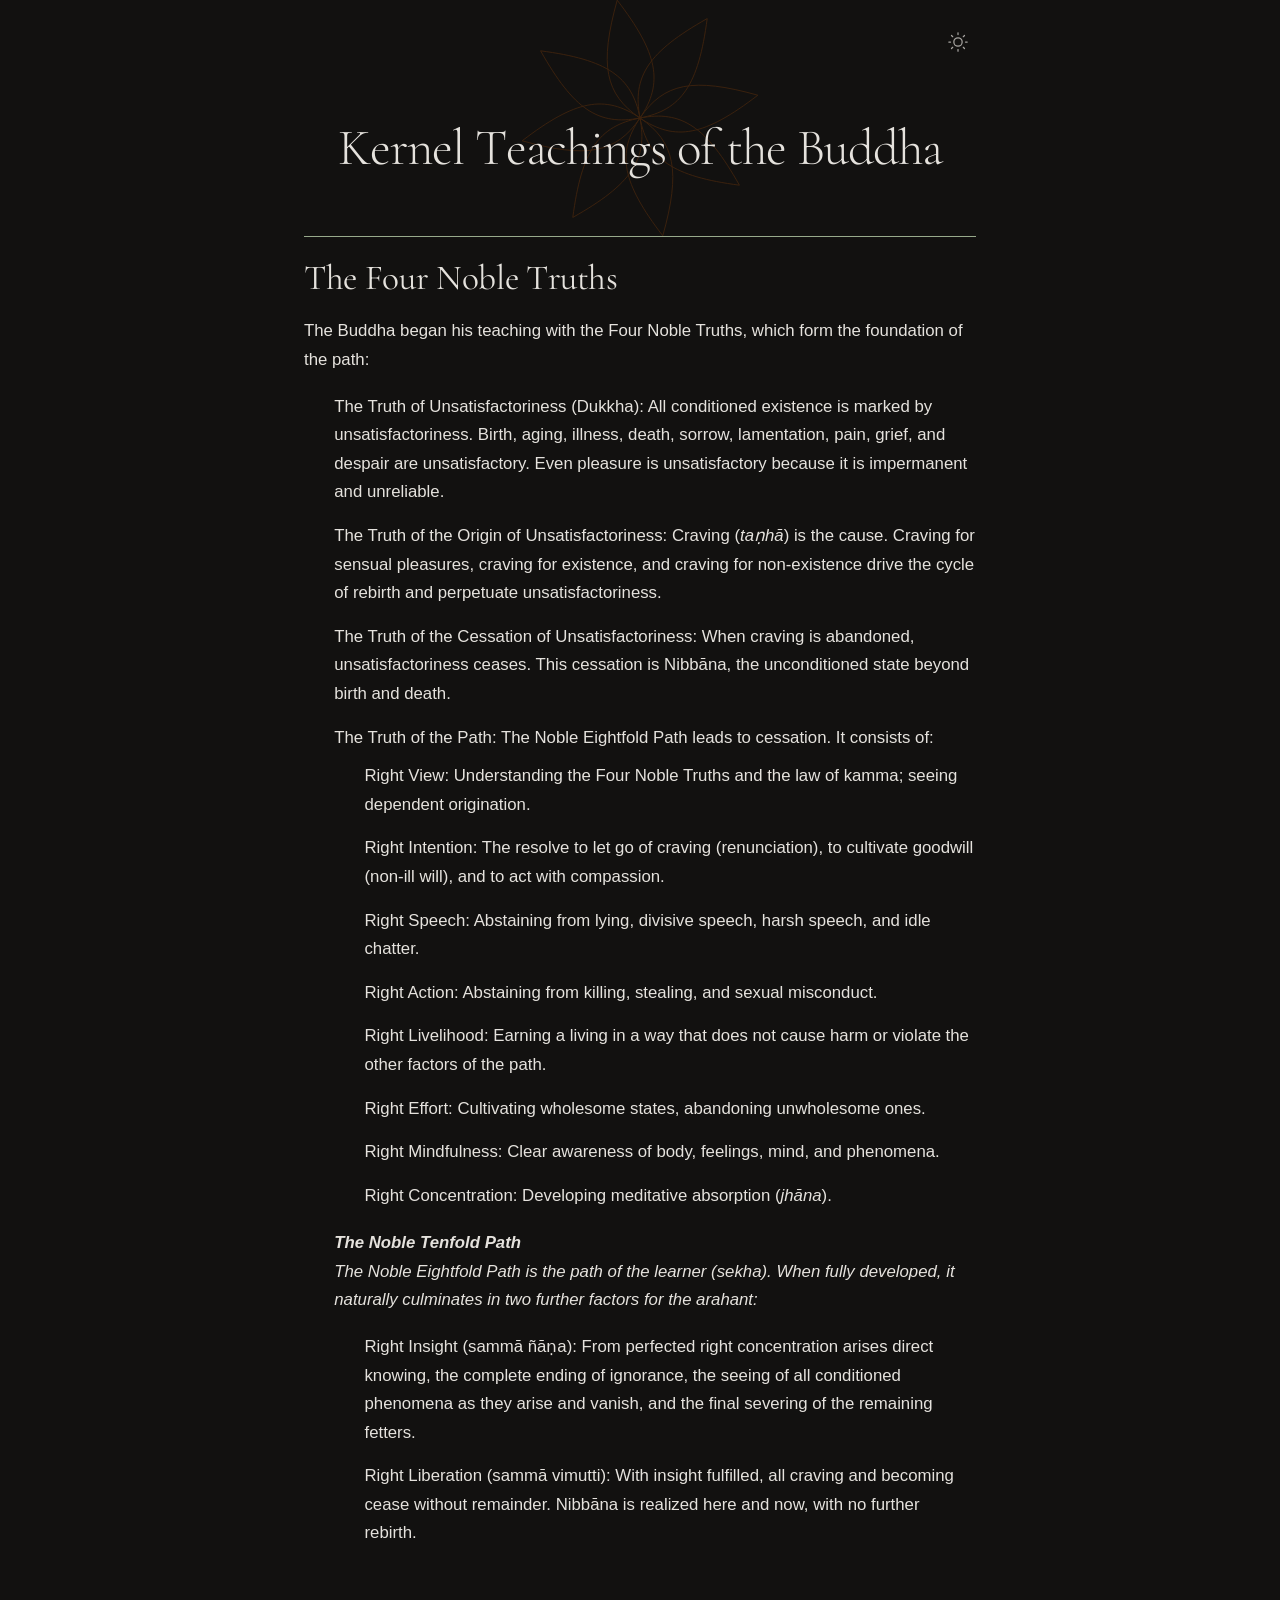
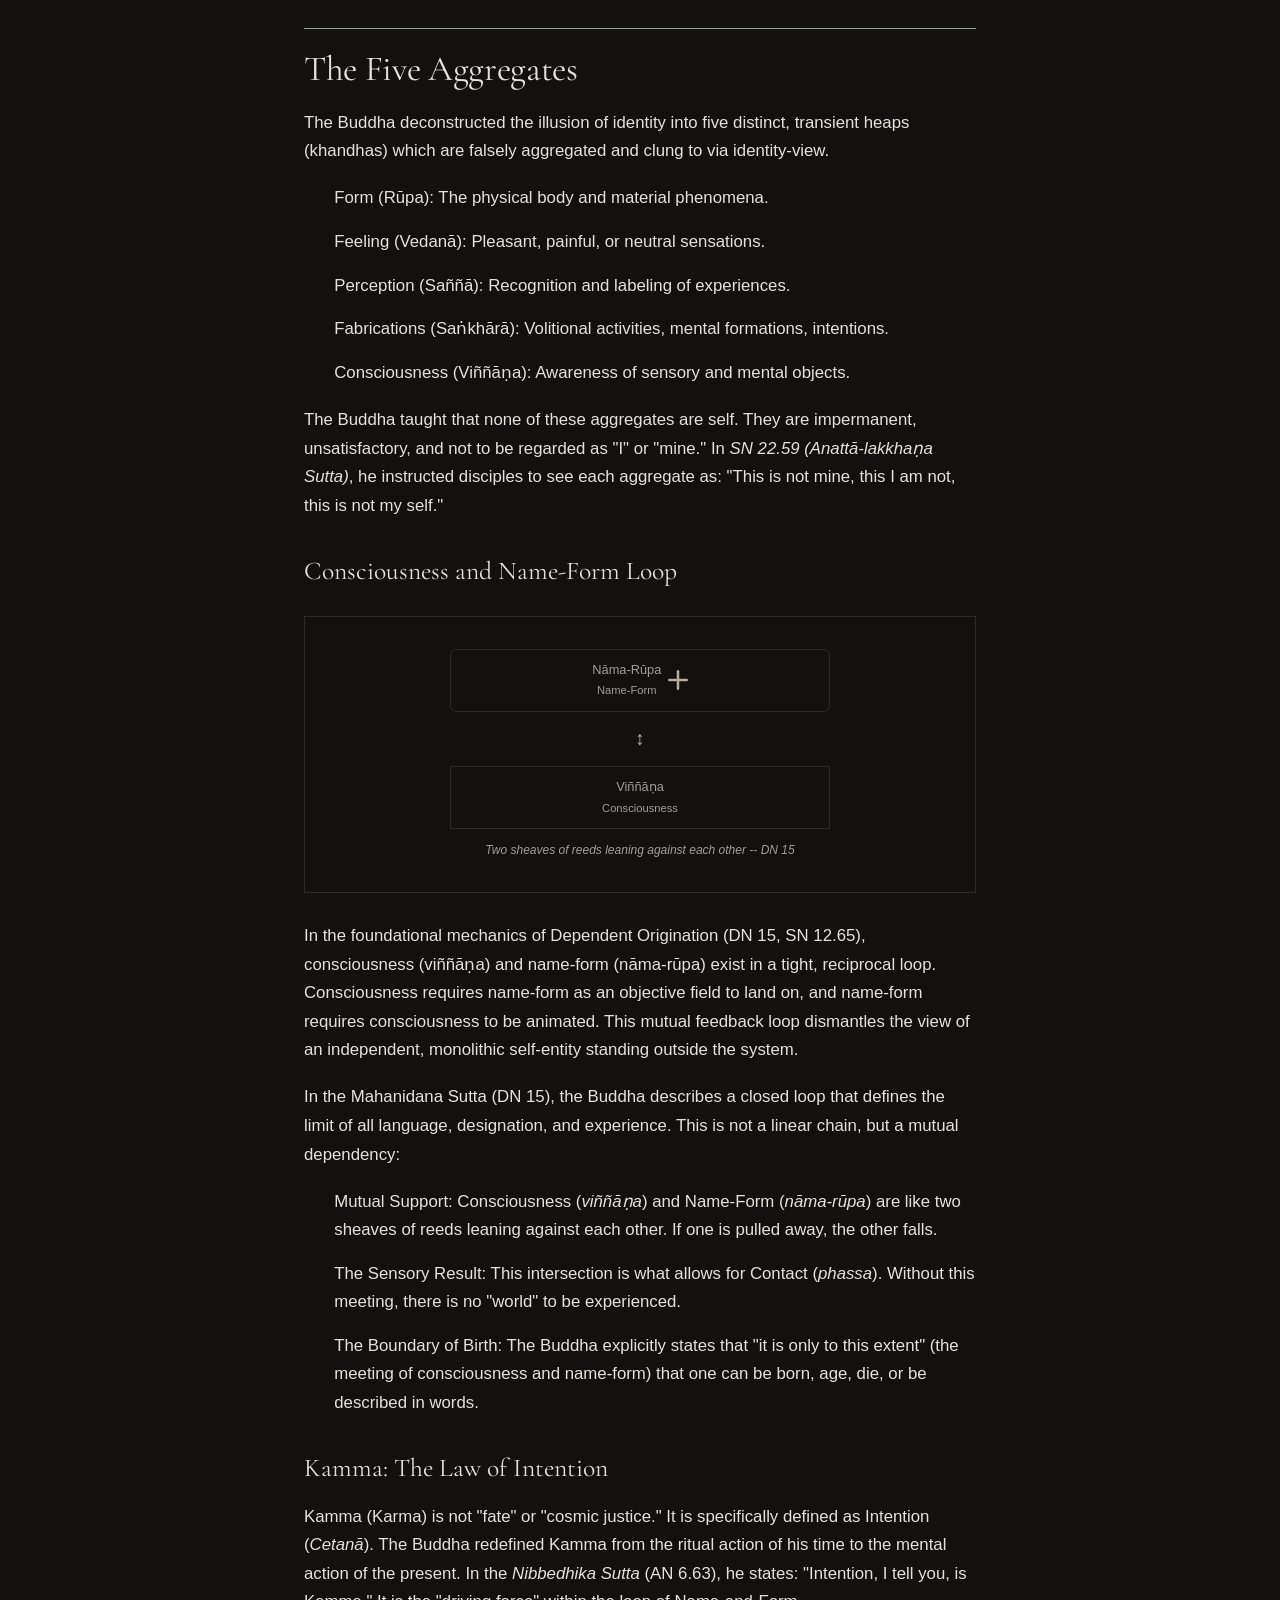
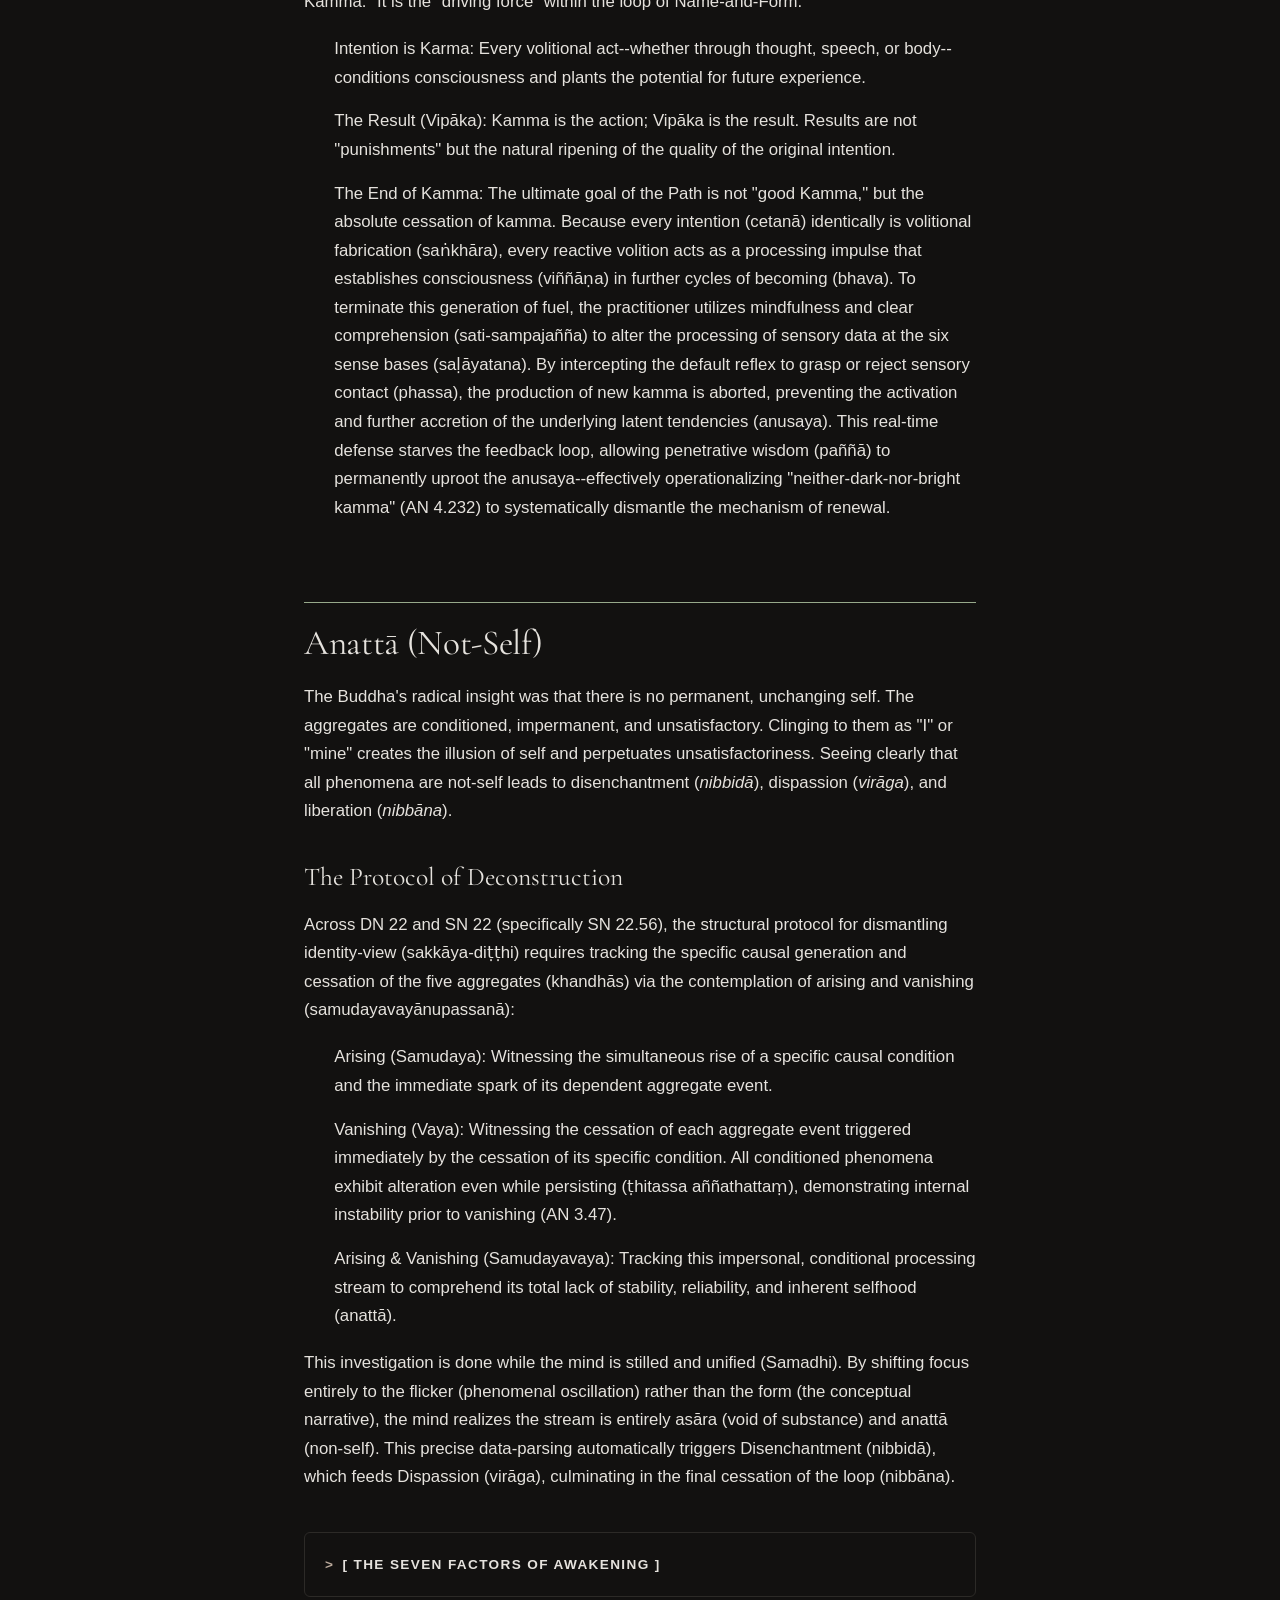
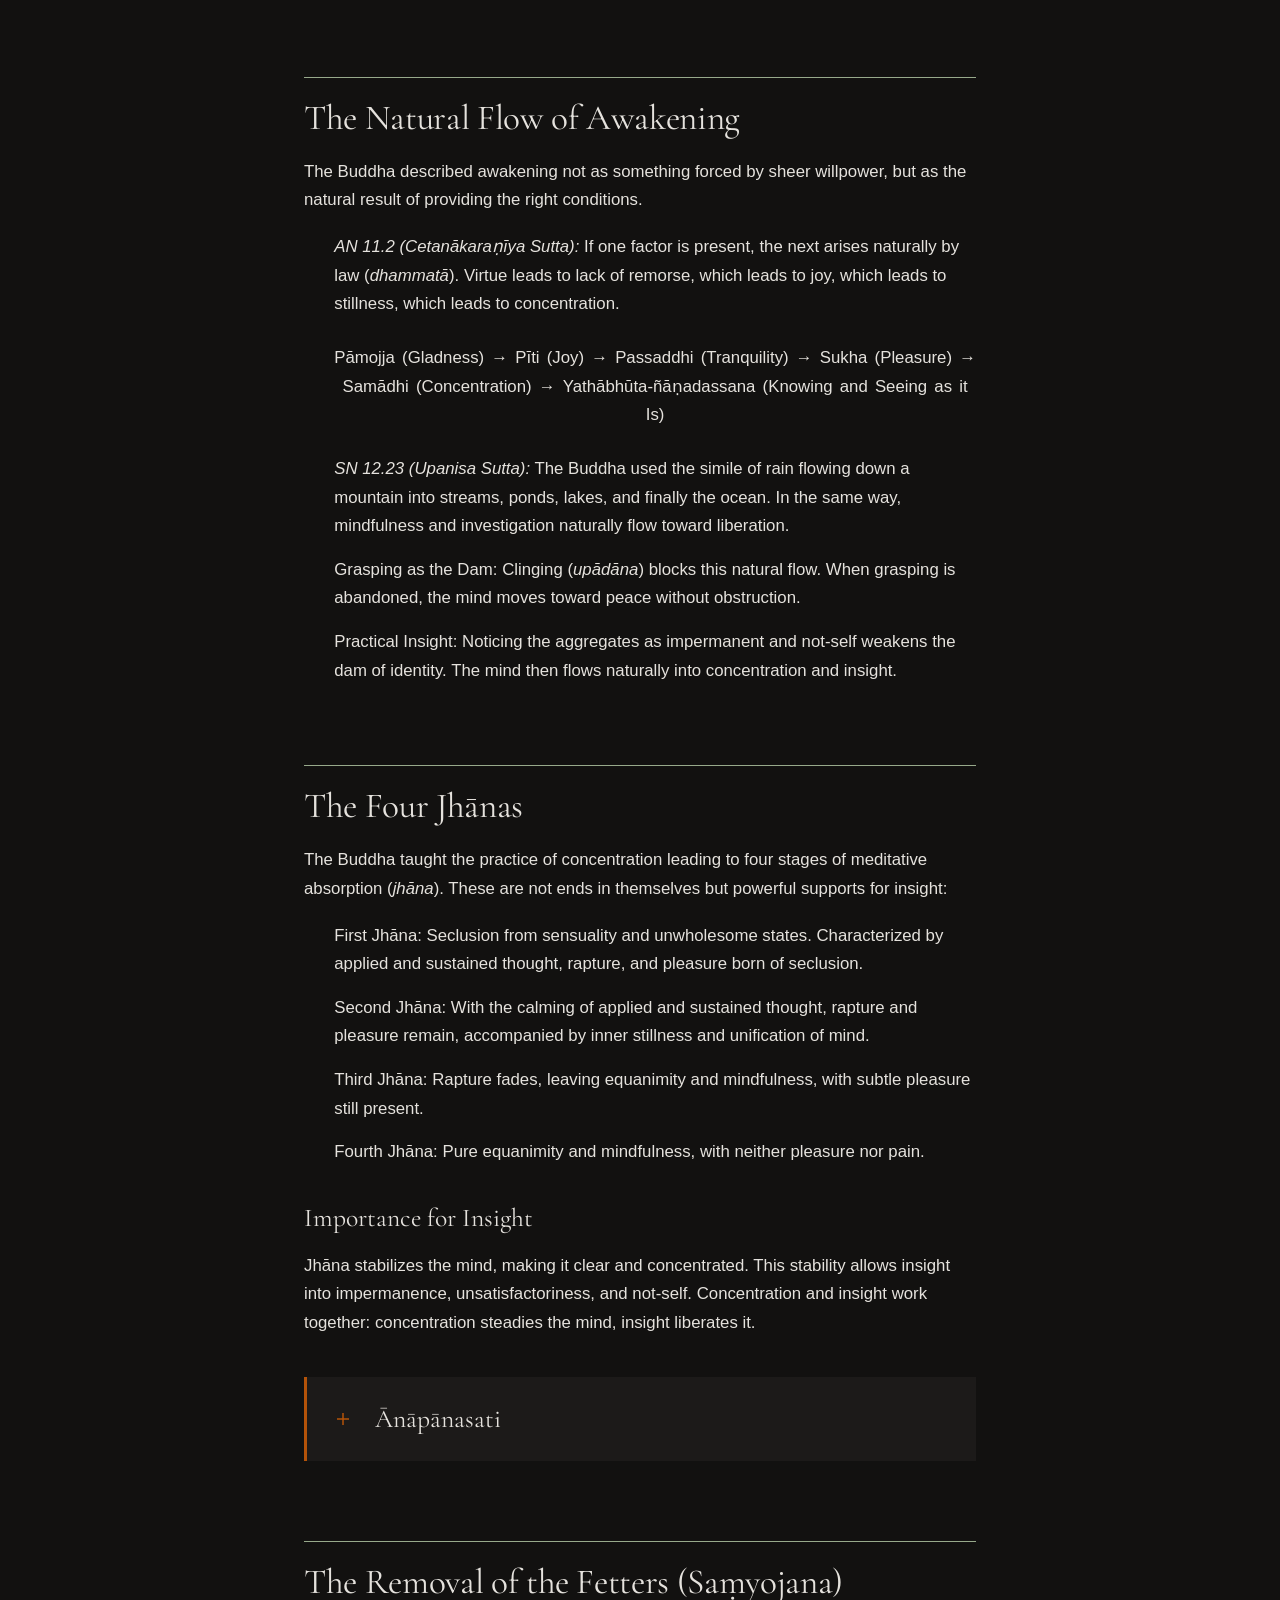
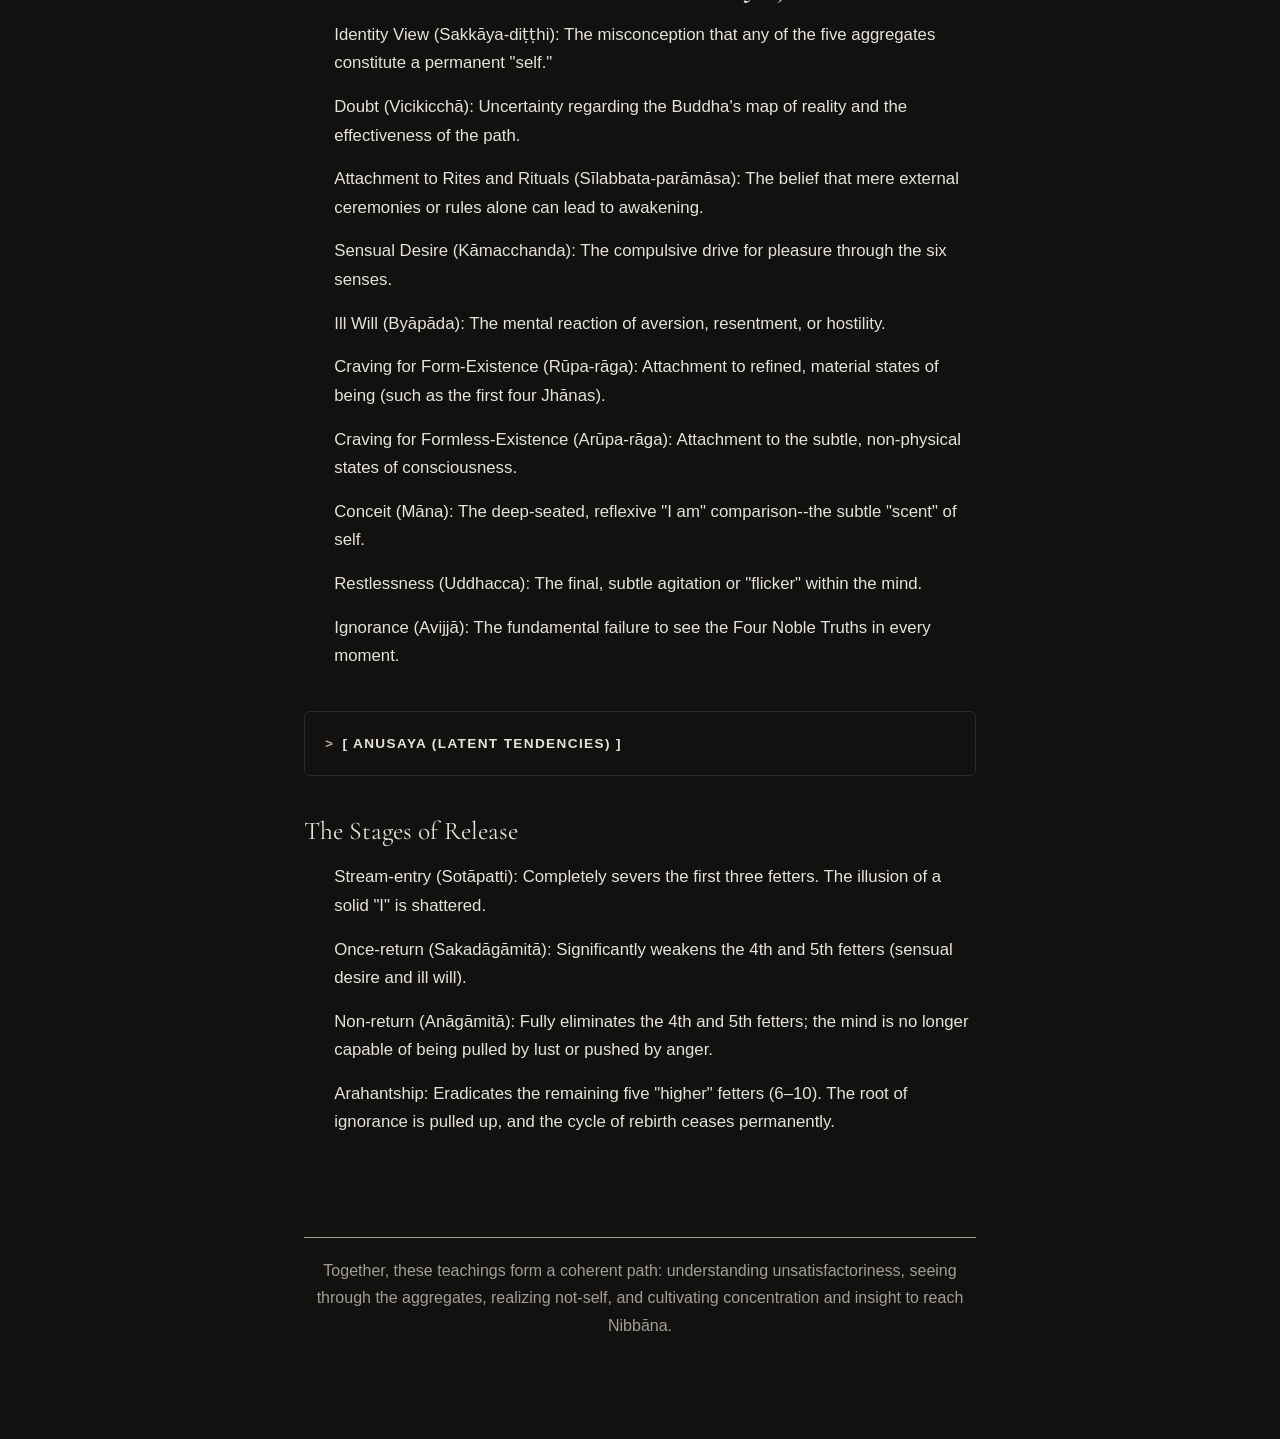
==== commit 34fb6771: "revamp updates" ====
--- a/index.html
+++ b/index.html
@@ -6,9 +6,10 @@
     <title>Kernel Teachings of the Buddha</title>
     <link rel="preconnect" href="https://fonts.googleapis.com" />
     <link rel="preconnect" href="https://fonts.gstatic.com" crossorigin />
-    <link href="https://fonts.googleapis.com/css2?family=Cormorant+Garamond:ital,wght@0,300;0,400;0,500;0,600;1,300;1,400&family=Inter:wght@400;500;600&display=swap" rel="stylesheet" />
-    <script type="module" crossorigin src="./assets/index-BXliMQyd.js"></script>
-    <link rel="stylesheet" crossorigin href="./assets/index-BLhwazRp.css">
+    <link href="https://api.fontshare.com/v2/css?f[]=clash-grotesk@400,500,600,700&display=swap" rel="stylesheet" />
+    <link href="https://fonts.googleapis.com/css2?family=Cormorant+Garamond:ital,wght@0,300;0,400;0,500;0,600;1,300;1,400&display=swap" rel="stylesheet" />
+    <script type="module" crossorigin src="./assets/index-8AeVNqNs.js"></script>
+    <link rel="stylesheet" crossorigin href="./assets/index-DkEabD8L.css">
   </head>
   <body>
     <div id="root"></div>
--- a/assets/index-DkEabD8L.css
+++ b/assets/index-DkEabD8L.css
@@ -0,0 +1 @@
+*,:before,:after{--tw-border-spacing-x: 0;--tw-border-spacing-y: 0;--tw-translate-x: 0;--tw-translate-y: 0;--tw-rotate: 0;--tw-skew-x: 0;--tw-skew-y: 0;--tw-scale-x: 1;--tw-scale-y: 1;--tw-pan-x: ;--tw-pan-y: ;--tw-pinch-zoom: ;--tw-scroll-snap-strictness: proximity;--tw-gradient-from-position: ;--tw-gradient-via-position: ;--tw-gradient-to-position: ;--tw-ordinal: ;--tw-slashed-zero: ;--tw-numeric-figure: ;--tw-numeric-spacing: ;--tw-numeric-fraction: ;--tw-ring-inset: ;--tw-ring-offset-width: 0px;--tw-ring-offset-color: #fff;--tw-ring-color: rgb(59 130 246 / .5);--tw-ring-offset-shadow: 0 0 #0000;--tw-ring-shadow: 0 0 #0000;--tw-shadow: 0 0 #0000;--tw-shadow-colored: 0 0 #0000;--tw-blur: ;--tw-brightness: ;--tw-contrast: ;--tw-grayscale: ;--tw-hue-rotate: ;--tw-invert: ;--tw-saturate: ;--tw-sepia: ;--tw-drop-shadow: ;--tw-backdrop-blur: ;--tw-backdrop-brightness: ;--tw-backdrop-contrast: ;--tw-backdrop-grayscale: ;--tw-backdrop-hue-rotate: ;--tw-backdrop-invert: ;--tw-backdrop-opacity: ;--tw-backdrop-saturate: ;--tw-backdrop-sepia: ;--tw-contain-size: ;--tw-contain-layout: ;--tw-contain-paint: ;--tw-contain-style: }::backdrop{--tw-border-spacing-x: 0;--tw-border-spacing-y: 0;--tw-translate-x: 0;--tw-translate-y: 0;--tw-rotate: 0;--tw-skew-x: 0;--tw-skew-y: 0;--tw-scale-x: 1;--tw-scale-y: 1;--tw-pan-x: ;--tw-pan-y: ;--tw-pinch-zoom: ;--tw-scroll-snap-strictness: proximity;--tw-gradient-from-position: ;--tw-gradient-via-position: ;--tw-gradient-to-position: ;--tw-ordinal: ;--tw-slashed-zero: ;--tw-numeric-figure: ;--tw-numeric-spacing: ;--tw-numeric-fraction: ;--tw-ring-inset: ;--tw-ring-offset-width: 0px;--tw-ring-offset-color: #fff;--tw-ring-color: rgb(59 130 246 / .5);--tw-ring-offset-shadow: 0 0 #0000;--tw-ring-shadow: 0 0 #0000;--tw-shadow: 0 0 #0000;--tw-shadow-colored: 0 0 #0000;--tw-blur: ;--tw-brightness: ;--tw-contrast: ;--tw-grayscale: ;--tw-hue-rotate: ;--tw-invert: ;--tw-saturate: ;--tw-sepia: ;--tw-drop-shadow: ;--tw-backdrop-blur: ;--tw-backdrop-brightness: ;--tw-backdrop-contrast: ;--tw-backdrop-grayscale: ;--tw-backdrop-hue-rotate: ;--tw-backdrop-invert: ;--tw-backdrop-opacity: ;--tw-backdrop-saturate: ;--tw-backdrop-sepia: ;--tw-contain-size: ;--tw-contain-layout: ;--tw-contain-paint: ;--tw-contain-style: }*,:before,:after{box-sizing:border-box;border-width:0;border-style:solid;border-color:#e5e7eb}:before,:after{--tw-content: ""}html,:host{line-height:1.5;-webkit-text-size-adjust:100%;-moz-tab-size:4;-o-tab-size:4;tab-size:4;font-family:ui-sans-serif,system-ui,sans-serif,"Apple Color Emoji","Segoe UI Emoji",Segoe UI Symbol,"Noto Color Emoji";font-feature-settings:normal;font-variation-settings:normal;-webkit-tap-highlight-color:transparent}body{margin:0;line-height:inherit}hr{height:0;color:inherit;border-top-width:1px}abbr:where([title]){-webkit-text-decoration:underline dotted;text-decoration:underline dotted}h1,h2,h3,h4,h5,h6{font-size:inherit;font-weight:inherit}a{color:inherit;text-decoration:inherit}b,strong{font-weight:bolder}code,kbd,samp,pre{font-family:ui-monospace,SFMono-Regular,Menlo,Monaco,Consolas,Liberation Mono,Courier New,monospace;font-feature-settings:normal;font-variation-settings:normal;font-size:1em}small{font-size:80%}sub,sup{font-size:75%;line-height:0;position:relative;vertical-align:baseline}sub{bottom:-.25em}sup{top:-.5em}table{text-indent:0;border-color:inherit;border-collapse:collapse}button,input,optgroup,select,textarea{font-family:inherit;font-feature-settings:inherit;font-variation-settings:inherit;font-size:100%;font-weight:inherit;line-height:inherit;letter-spacing:inherit;color:inherit;margin:0;padding:0}button,select{text-transform:none}button,input:where([type=button]),input:where([type=reset]),input:where([type=submit]){-webkit-appearance:button;background-color:transparent;background-image:none}:-moz-focusring{outline:auto}:-moz-ui-invalid{box-shadow:none}progress{vertical-align:baseline}::-webkit-inner-spin-button,::-webkit-outer-spin-button{height:auto}[type=search]{-webkit-appearance:textfield;outline-offset:-2px}::-webkit-search-decoration{-webkit-appearance:none}::-webkit-file-upload-button{-webkit-appearance:button;font:inherit}summary{display:list-item}blockquote,dl,dd,h1,h2,h3,h4,h5,h6,hr,figure,p,pre{margin:0}fieldset{margin:0;padding:0}legend{padding:0}ol,ul,menu{list-style:none;margin:0;padding:0}dialog{padding:0}textarea{resize:vertical}input::-moz-placeholder,textarea::-moz-placeholder{opacity:1;color:#9ca3af}input::placeholder,textarea::placeholder{opacity:1;color:#9ca3af}button,[role=button]{cursor:pointer}:disabled{cursor:default}img,svg,video,canvas,audio,iframe,embed,object{display:block;vertical-align:middle}img,video{max-width:100%;height:auto}[hidden]:where(:not([hidden=until-found])){display:none}html{scroll-behavior:smooth}body{font-family:Clash Grotesk,sans-serif;background-color:var(--bg);color:var(--fg);line-height:1.7;margin:0;padding:0;-webkit-font-smoothing:antialiased;-moz-osx-font-smoothing:grayscale;transition:background-color .3s ease,color .3s ease}h1,h2,h3,h4,h5,h6{font-family:Cormorant Garamond,serif;color:var(--fg);line-height:1.2;margin-top:0;word-break:keep-all}h1{font-size:3.2rem;font-weight:300;letter-spacing:-.02em;line-height:1.1}h2{font-size:2.2rem;font-weight:400;letter-spacing:-.01em;margin:0 0 .5em}h3{font-size:1.6rem;font-weight:400;letter-spacing:0;margin:1.4em 0 .6em}h4{font-family:Cormorant Garamond,serif;font-size:1.25rem;font-weight:500;margin:1.4em 0 .5em}p{margin:1.1em 0;font-size:1.05rem;line-height:1.7}ol,ul{margin:1em 0 1em 1.8em;padding-left:0;font-size:1.05rem;line-height:1.7}li{margin-bottom:.9em}li>ul,li>ol{margin-top:.6em;margin-bottom:.6em}.char{display:inline-block}.bold{font-weight:500}.section-number{font-family:Inter,sans-serif;font-weight:500;font-size:.7rem;line-height:1;letter-spacing:.08em;color:var(--accent);text-transform:uppercase;display:block;margin-bottom:.8rem}.hairline{border:none;border-top:1px solid #97a98b;margin:0 0 1.2rem;width:100%}details.anapanasati{margin:2.5em 0;border-left:3px solid #B45309;background-color:#fff;padding:0;overflow:hidden;transition:background-color .3s ease}.dark details.anapanasati{background-color:var(--accent-light)}details.anapanasati summary{list-style:none;cursor:pointer;padding:20px 24px;display:flex;align-items:center;gap:.8em;-webkit-user-select:none;-moz-user-select:none;user-select:none;font-family:Cormorant Garamond,serif;font-size:1.6rem;font-weight:400;color:#1c1917}.dark details.anapanasati summary{color:var(--fg)}details.anapanasati summary::-webkit-details-marker{display:none}details.anapanasati summary .plus-icon{display:inline-flex;align-items:center;justify-content:center;width:24px;height:24px;flex-shrink:0;transition:transform .3s ease;color:#b45309}details.anapanasati summary .plus-icon svg{width:16px;height:16px}details.anapanasati summary .plus-icon .vertical-line{transition:opacity .3s ease}details.anapanasati[open] summary .plus-icon{transform:rotate(45deg)}details.anapanasati[open] summary .plus-icon .vertical-line{opacity:0}details.anapanasati .content-wrap{max-height:0;overflow:hidden;transition:max-height .7s ease}details.anapanasati[open] .content-wrap{max-height:2000px}details.anapanasati .content-inner{padding:0 24px 24px 52px}details.dropdown-section{border:1px solid var(--border);border-radius:6px;background:var(--bg);overflow:hidden;transition:background-color .3s ease,border-color .3s ease}details.dropdown-section[open]{background:var(--accent-light);border-color:var(--accent)}details.dropdown-section summary{list-style:none;cursor:pointer;-webkit-user-select:none;-moz-user-select:none;user-select:none;display:flex;align-items:center;gap:.6em;padding:20px;font-family:Inter,sans-serif;color:var(--fg);text-transform:uppercase;font-weight:600;font-size:.85rem;letter-spacing:.1em}details.dropdown-section summary::-webkit-details-marker{display:none}details.dropdown-section summary .arrow{display:inline-block;transition:transform .3s ease;color:var(--accent)}details.dropdown-section[open] summary .arrow{transform:rotate(90deg)}details.dropdown-section .content-wrap{max-height:0;overflow:hidden;transition:max-height .5s ease}details.dropdown-section[open] .content-wrap{max-height:2500px}details.dropdown-section .content-inner{padding:0 20px 24px;color:var(--fg)}details.dropdown-section .content-inner p,details.dropdown-section .content-inner li{color:var(--fg-secondary)}details.dropdown-section .content-inner .bold{color:var(--fg)}details.name-form{width:100%;overflow:hidden;border:1px solid var(--border);border-radius:6px;background:var(--bg);transition:background-color .3s ease,border-color .3s ease}details.name-form[open]{background:var(--accent-light);border-color:var(--accent)}details.name-form summary{list-style:none;cursor:pointer;-webkit-user-select:none;-moz-user-select:none;user-select:none;display:flex;align-items:center;justify-content:center;gap:.5em}details.name-form summary::-webkit-details-marker{display:none}details.name-form summary .expand-icon{display:inline-flex;align-items:center;justify-content:center;width:20px;height:20px;flex-shrink:0;transition:transform .3s ease;color:var(--accent)}details.name-form .expand-icon .vertical-line{transition:opacity .3s ease}details.name-form[open] .expand-icon{transform:rotate(45deg)}details.name-form[open] .expand-icon .vertical-line{opacity:0}details.name-form .content-wrap{max-height:0;overflow:hidden;transition:max-height .5s ease}details.name-form[open] .content-wrap{max-height:800px}details.name-form .content-wrap .content-inner{padding:12px 20px 24px}@media(max-width:720px){h1{font-size:2.4rem}h2{font-size:1.8rem}h3{font-size:1.35rem}p,ol,ul{font-size:1rem}}.sr-only{position:absolute;width:1px;height:1px;padding:0;margin:-1px;overflow:hidden;clip:rect(0,0,0,0);white-space:nowrap;border-width:0}.pointer-events-none{pointer-events:none}.visible{visibility:visible}.invisible{visibility:hidden}.fixed{position:fixed}.absolute{position:absolute}.relative{position:relative}.inset-0{inset:0}.inset-x-0{left:0;right:0}.inset-y-0{top:0;bottom:0}.-bottom-12{bottom:-3rem}.-left-12{left:-3rem}.-right-12{right:-3rem}.-top-12{top:-3rem}.bottom-0{bottom:0}.left-0{left:0}.left-1\/2{left:50%}.left-2{left:.5rem}.left-\[50\%\]{left:50%}.right-0{right:0}.right-1{right:.25rem}.right-2{right:.5rem}.right-3{right:.75rem}.right-4{right:1rem}.top-0{top:0}.top-1\.5{top:.375rem}.top-1\/2{top:50%}.top-3\.5{top:.875rem}.top-4{top:1rem}.top-\[1px\]{top:1px}.top-\[50\%\]{top:50%}.top-\[60\%\]{top:60%}.top-full{top:100%}.isolate{isolation:isolate}.z-10{z-index:10}.z-20{z-index:20}.z-50{z-index:50}.z-\[1\]{z-index:1}.order-first{order:-9999}.order-last{order:9999}.col-start-2{grid-column-start:2}.row-span-2{grid-row:span 2 / span 2}.row-start-1{grid-row-start:1}.\!m-0{margin:0!important}.-mx-1{margin-left:-.25rem;margin-right:-.25rem}.-my-2{margin-top:-.5rem;margin-bottom:-.5rem}.mx-2{margin-left:.5rem;margin-right:.5rem}.mx-3\.5{margin-left:.875rem;margin-right:.875rem}.mx-auto{margin-left:auto;margin-right:auto}.my-0{margin-top:0;margin-bottom:0}.my-0\.5{margin-top:.125rem;margin-bottom:.125rem}.my-1{margin-top:.25rem;margin-bottom:.25rem}.-ml-4{margin-left:-1rem}.-mt-4{margin-top:-1rem}.mb-2{margin-bottom:.5rem}.mb-3{margin-bottom:.75rem}.ml-1{margin-left:.25rem}.ml-4{margin-left:1rem}.ml-auto{margin-left:auto}.mt-1\.5{margin-top:.375rem}.mt-2{margin-top:.5rem}.mt-4{margin-top:1rem}.mt-auto{margin-top:auto}.line-clamp-1{overflow:hidden;display:-webkit-box;-webkit-box-orient:vertical;-webkit-line-clamp:1}.line-clamp-2{overflow:hidden;display:-webkit-box;-webkit-box-orient:vertical;-webkit-line-clamp:2}.block{display:block}.flex{display:flex}.inline-flex{display:inline-flex}.table{display:table}.table-caption{display:table-caption}.table-cell{display:table-cell}.table-row{display:table-row}.grid{display:grid}.hidden{display:none}.aspect-square{aspect-ratio:1 / 1}.aspect-video{aspect-ratio:16 / 9}.size-10{width:2.5rem;height:2.5rem}.size-2{width:.5rem;height:.5rem}.size-2\.5{width:.625rem;height:.625rem}.size-3{width:.75rem;height:.75rem}.size-3\.5{width:.875rem;height:.875rem}.size-4{width:1rem;height:1rem}.size-6{width:1.5rem;height:1.5rem}.size-7{width:1.75rem;height:1.75rem}.size-8{width:2rem;height:2rem}.size-9{width:2.25rem;height:2.25rem}.size-auto{width:auto;height:auto}.size-full{width:100%;height:100%}.h-1\.5{height:.375rem}.h-10{height:2.5rem}.h-12{height:3rem}.h-2{height:.5rem}.h-2\.5{height:.625rem}.h-4{height:1rem}.h-5{height:1.25rem}.h-6{height:1.5rem}.h-7{height:1.75rem}.h-8{height:2rem}.h-9{height:2.25rem}.h-\[1\.15rem\]{height:1.15rem}.h-\[calc\(100\%-1px\)\]{height:calc(100% - 1px)}.h-\[var\(--radix-navigation-menu-viewport-height\)\]{height:var(--radix-navigation-menu-viewport-height)}.h-\[var\(--radix-select-trigger-height\)\]{height:var(--radix-select-trigger-height)}.h-auto{height:auto}.h-full{height:100%}.h-px{height:1px}.h-svh{height:100svh}.max-h-\[300px\]{max-height:300px}.min-h-0{min-height:0px}.min-h-16{min-height:4rem}.min-h-4{min-height:1rem}.min-h-svh{min-height:100svh}.w-0{width:0px}.w-1{width:.25rem}.w-2{width:.5rem}.w-2\.5{width:.625rem}.w-3{width:.75rem}.w-3\/4{width:75%}.w-4{width:1rem}.w-5{width:1.25rem}.w-64{width:16rem}.w-72{width:18rem}.w-8{width:2rem}.w-9{width:2.25rem}.w-\[100px\]{width:100px}.w-auto{width:auto}.w-fit{width:-moz-fit-content;width:fit-content}.w-full{width:100%}.w-max{width:-moz-max-content;width:max-content}.w-px{width:1px}.min-w-0{min-width:0px}.min-w-10{min-width:2.5rem}.min-w-5{min-width:1.25rem}.min-w-8{min-width:2rem}.min-w-9{min-width:2.25rem}.min-w-\[12rem\]{min-width:12rem}.min-w-\[8rem\]{min-width:8rem}.min-w-\[var\(--radix-select-trigger-width\)\]{min-width:var(--radix-select-trigger-width)}.max-w-\[calc\(100\%-2rem\)\]{max-width:calc(100% - 2rem)}.max-w-max{max-width:-moz-max-content;max-width:max-content}.max-w-sm{max-width:24rem}.flex-1{flex:1 1 0%}.shrink-0{flex-shrink:0}.grow{flex-grow:1}.grow-0{flex-grow:0}.basis-full{flex-basis:100%}.caption-bottom{caption-side:bottom}.border-collapse{border-collapse:collapse}.-translate-x-1\/2{--tw-translate-x: -50%;transform:translate(var(--tw-translate-x),var(--tw-translate-y)) rotate(var(--tw-rotate)) skew(var(--tw-skew-x)) skewY(var(--tw-skew-y)) scaleX(var(--tw-scale-x)) scaleY(var(--tw-scale-y))}.-translate-x-px{--tw-translate-x: -1px;transform:translate(var(--tw-translate-x),var(--tw-translate-y)) rotate(var(--tw-rotate)) skew(var(--tw-skew-x)) skewY(var(--tw-skew-y)) scaleX(var(--tw-scale-x)) scaleY(var(--tw-scale-y))}.-translate-y-1\/2{--tw-translate-y: -50%;transform:translate(var(--tw-translate-x),var(--tw-translate-y)) rotate(var(--tw-rotate)) skew(var(--tw-skew-x)) skewY(var(--tw-skew-y)) scaleX(var(--tw-scale-x)) scaleY(var(--tw-scale-y))}.translate-x-\[-50\%\]{--tw-translate-x: -50%;transform:translate(var(--tw-translate-x),var(--tw-translate-y)) rotate(var(--tw-rotate)) skew(var(--tw-skew-x)) skewY(var(--tw-skew-y)) scaleX(var(--tw-scale-x)) scaleY(var(--tw-scale-y))}.translate-x-px{--tw-translate-x: 1px;transform:translate(var(--tw-translate-x),var(--tw-translate-y)) rotate(var(--tw-rotate)) skew(var(--tw-skew-x)) skewY(var(--tw-skew-y)) scaleX(var(--tw-scale-x)) scaleY(var(--tw-scale-y))}.translate-y-0\.5{--tw-translate-y: .125rem;transform:translate(var(--tw-translate-x),var(--tw-translate-y)) rotate(var(--tw-rotate)) skew(var(--tw-skew-x)) skewY(var(--tw-skew-y)) scaleX(var(--tw-scale-x)) scaleY(var(--tw-scale-y))}.translate-y-\[-50\%\]{--tw-translate-y: -50%;transform:translate(var(--tw-translate-x),var(--tw-translate-y)) rotate(var(--tw-rotate)) skew(var(--tw-skew-x)) skewY(var(--tw-skew-y)) scaleX(var(--tw-scale-x)) scaleY(var(--tw-scale-y))}.translate-y-\[calc\(-50\%_-_2px\)\]{--tw-translate-y: calc(-50% - 2px) ;transform:translate(var(--tw-translate-x),var(--tw-translate-y)) rotate(var(--tw-rotate)) skew(var(--tw-skew-x)) skewY(var(--tw-skew-y)) scaleX(var(--tw-scale-x)) scaleY(var(--tw-scale-y))}.rotate-45{--tw-rotate: 45deg;transform:translate(var(--tw-translate-x),var(--tw-translate-y)) rotate(var(--tw-rotate)) skew(var(--tw-skew-x)) skewY(var(--tw-skew-y)) scaleX(var(--tw-scale-x)) scaleY(var(--tw-scale-y))}.rotate-90{--tw-rotate: 90deg;transform:translate(var(--tw-translate-x),var(--tw-translate-y)) rotate(var(--tw-rotate)) skew(var(--tw-skew-x)) skewY(var(--tw-skew-y)) scaleX(var(--tw-scale-x)) scaleY(var(--tw-scale-y))}.transform{transform:translate(var(--tw-translate-x),var(--tw-translate-y)) rotate(var(--tw-rotate)) skew(var(--tw-skew-x)) skewY(var(--tw-skew-y)) scaleX(var(--tw-scale-x)) scaleY(var(--tw-scale-y))}@keyframes caret-blink{0%,70%,to{opacity:1}20%,50%{opacity:0}}.animate-caret-blink{animation:caret-blink 1.25s ease-out infinite}@keyframes pulse{50%{opacity:.5}}.animate-pulse{animation:pulse 2s cubic-bezier(.4,0,.6,1) infinite}@keyframes spin{to{transform:rotate(360deg)}}.animate-spin{animation:spin 1s linear infinite}.cursor-default{cursor:default}.cursor-text{cursor:text}.touch-none{touch-action:none}.select-none{-webkit-user-select:none;-moz-user-select:none;user-select:none}.resize-none{resize:none}.scroll-my-1{scroll-margin-top:.25rem;scroll-margin-bottom:.25rem}.scroll-py-1{scroll-padding-top:.25rem;scroll-padding-bottom:.25rem}.list-disc{list-style-type:disc}.list-none{list-style-type:none}.auto-rows-min{grid-auto-rows:min-content}.grid-cols-\[0_1fr\]{grid-template-columns:0 1fr}.grid-rows-\[auto_auto\]{grid-template-rows:auto auto}.flex-row{flex-direction:row}.flex-col{flex-direction:column}.flex-col-reverse{flex-direction:column-reverse}.flex-wrap{flex-wrap:wrap}.place-content-center{place-content:center}.items-start{align-items:flex-start}.items-end{align-items:flex-end}.items-center{align-items:center}.items-stretch{align-items:stretch}.justify-start{justify-content:flex-start}.justify-center{justify-content:center}.justify-between{justify-content:space-between}.justify-items-start{justify-items:start}.gap-0\.5{gap:.125rem}.gap-1{gap:.25rem}.gap-1\.5{gap:.375rem}.gap-2{gap:.5rem}.gap-2\.5{gap:.625rem}.gap-3{gap:.75rem}.gap-4{gap:1rem}.gap-6{gap:1.5rem}.gap-7{gap:1.75rem}.gap-\[--spacing\(var\(--gap\)\)\]{gap:var(--spacing(var(--gap)))}.gap-y-0\.5{row-gap:.125rem}.self-start{align-self:flex-start}.self-stretch{align-self:stretch}.justify-self-end{justify-self:end}.overflow-auto{overflow:auto}.overflow-hidden{overflow:hidden}.overflow-x-auto{overflow-x:auto}.overflow-y-auto{overflow-y:auto}.overflow-x-hidden{overflow-x:hidden}.whitespace-nowrap{white-space:nowrap}.text-balance{text-wrap:balance}.break-words{overflow-wrap:break-word}.rounded-\[2px\]{border-radius:2px}.rounded-\[4px\]{border-radius:4px}.rounded-\[calc\(var\(--radius\)-5px\)\]{border-radius:calc(var(--radius) - 5px)}.rounded-\[inherit\]{border-radius:inherit}.rounded-full{border-radius:9999px}.rounded-lg{border-radius:var(--radius)}.rounded-md{border-radius:calc(var(--radius) - 2px)}.rounded-none{border-radius:0}.rounded-sm{border-radius:calc(var(--radius) - 4px)}.rounded-xl{border-radius:calc(var(--radius) + 4px)}.rounded-xs{border-radius:calc(var(--radius) - 6px)}.rounded-l-md{border-top-left-radius:calc(var(--radius) - 2px);border-bottom-left-radius:calc(var(--radius) - 2px)}.rounded-r-md{border-top-right-radius:calc(var(--radius) - 2px);border-bottom-right-radius:calc(var(--radius) - 2px)}.rounded-tl-sm{border-top-left-radius:calc(var(--radius) - 4px)}.border{border-width:1px}.border-0{border-width:0px}.border-\[1\.5px\]{border-width:1.5px}.border-y{border-top-width:1px;border-bottom-width:1px}.border-b{border-bottom-width:1px}.border-l{border-left-width:1px}.border-r{border-right-width:1px}.border-t{border-top-width:1px}.border-dashed{border-style:dashed}.border-border{border-color:hsl(var(--border))}.border-border\/50{border-color:hsl(var(--border) / .5)}.border-input{border-color:hsl(var(--input))}.border-primary{border-color:hsl(var(--primary))}.border-sidebar-border{border-color:hsl(var(--sidebar-border))}.border-transparent{border-color:transparent}.border-l-transparent{border-left-color:transparent}.border-t-transparent{border-top-color:transparent}.bg-accent{background-color:hsl(var(--accent))}.bg-background{background-color:hsl(var(--background))}.bg-black\/50{background-color:#00000080}.bg-border{background-color:hsl(var(--border))}.bg-card{background-color:hsl(var(--card))}.bg-destructive{--tw-bg-opacity: 1;background-color:hsl(var(--destructive) / var(--tw-bg-opacity, 1))}.bg-foreground{background-color:hsl(var(--foreground))}.bg-input{background-color:hsl(var(--input))}.bg-muted{background-color:hsl(var(--muted))}.bg-muted\/50{background-color:hsl(var(--muted) / .5)}.bg-popover{background-color:hsl(var(--popover))}.bg-primary{background-color:hsl(var(--primary))}.bg-primary\/20{background-color:hsl(var(--primary) / .2)}.bg-secondary{background-color:hsl(var(--secondary))}.bg-sidebar{background-color:hsl(var(--sidebar-background))}.bg-sidebar-border{background-color:hsl(var(--sidebar-border))}.bg-transparent{background-color:transparent}.bg-white{--tw-bg-opacity: 1;background-color:rgb(255 255 255 / var(--tw-bg-opacity, 1))}.fill-current{fill:currentColor}.fill-foreground{fill:hsl(var(--foreground))}.fill-primary{fill:hsl(var(--primary))}.p-0{padding:0}.p-1{padding:.25rem}.p-2{padding:.5rem}.p-3{padding:.75rem}.p-4{padding:1rem}.p-6{padding:1.5rem}.p-\[3px\]{padding:3px}.p-px{padding:1px}.px-1{padding-left:.25rem;padding-right:.25rem}.px-1\.5{padding-left:.375rem;padding-right:.375rem}.px-2{padding-left:.5rem;padding-right:.5rem}.px-2\.5{padding-left:.625rem;padding-right:.625rem}.px-3{padding-left:.75rem;padding-right:.75rem}.px-4{padding-left:1rem;padding-right:1rem}.px-6{padding-left:1.5rem;padding-right:1.5rem}.py-0\.5{padding-top:.125rem;padding-bottom:.125rem}.py-1{padding-top:.25rem;padding-bottom:.25rem}.py-1\.5{padding-top:.375rem;padding-bottom:.375rem}.py-2{padding-top:.5rem;padding-bottom:.5rem}.py-3{padding-top:.75rem;padding-bottom:.75rem}.py-4{padding-top:1rem;padding-bottom:1rem}.py-6{padding-top:1.5rem;padding-bottom:1.5rem}.pb-3{padding-bottom:.75rem}.pb-4{padding-bottom:1rem}.pl-2{padding-left:.5rem}.pl-3{padding-left:.75rem}.pl-4{padding-left:1rem}.pl-8{padding-left:2rem}.pr-1{padding-right:.25rem}.pr-2{padding-right:.5rem}.pr-2\.5{padding-right:.625rem}.pr-3{padding-right:.75rem}.pr-8{padding-right:2rem}.pt-0{padding-top:0}.pt-3{padding-top:.75rem}.pt-4{padding-top:1rem}.text-left{text-align:left}.text-center{text-align:center}.align-middle{vertical-align:middle}.font-mono{font-family:ui-monospace,SFMono-Regular,Menlo,Monaco,Consolas,Liberation Mono,Courier New,monospace}.font-sans{font-family:ui-sans-serif,system-ui,sans-serif,"Apple Color Emoji","Segoe UI Emoji",Segoe UI Symbol,"Noto Color Emoji"}.text-\[0\.8rem\]{font-size:.8rem}.text-base{font-size:1rem;line-height:1.5rem}.text-lg{font-size:1.125rem;line-height:1.75rem}.text-sm{font-size:.875rem;line-height:1.25rem}.text-sm\/relaxed{font-size:.875rem;line-height:1.625}.text-xs{font-size:.75rem;line-height:1rem}.font-medium{font-weight:500}.font-normal{font-weight:400}.font-semibold{font-weight:600}.uppercase{text-transform:uppercase}.italic{font-style:italic}.tabular-nums{--tw-numeric-spacing: tabular-nums;font-variant-numeric:var(--tw-ordinal) var(--tw-slashed-zero) var(--tw-numeric-figure) var(--tw-numeric-spacing) var(--tw-numeric-fraction)}.leading-none{line-height:1}.leading-normal{line-height:1.5}.leading-snug{line-height:1.375}.tracking-tight{letter-spacing:-.025em}.tracking-widest{letter-spacing:.1em}.text-accent-foreground{color:hsl(var(--accent-foreground))}.text-background{color:hsl(var(--background))}.text-card-foreground{color:hsl(var(--card-foreground))}.text-current{color:currentColor}.text-destructive{--tw-text-opacity: 1;color:hsl(var(--destructive) / var(--tw-text-opacity, 1))}.text-foreground{color:hsl(var(--foreground))}.text-muted-foreground{color:hsl(var(--muted-foreground))}.text-popover-foreground{color:hsl(var(--popover-foreground))}.text-primary{color:hsl(var(--primary))}.text-primary-foreground{color:hsl(var(--primary-foreground))}.text-secondary-foreground{color:hsl(var(--secondary-foreground))}.text-sidebar-foreground{color:hsl(var(--sidebar-foreground))}.text-sidebar-foreground\/70{color:hsl(var(--sidebar-foreground) / .7)}.text-white{--tw-text-opacity: 1;color:rgb(255 255 255 / var(--tw-text-opacity, 1))}.underline-offset-4{text-underline-offset:4px}.opacity-0{opacity:0}.opacity-50{opacity:.5}.opacity-70{opacity:.7}.shadow{--tw-shadow: 0 1px 3px 0 rgb(0 0 0 / .1), 0 1px 2px -1px rgb(0 0 0 / .1);--tw-shadow-colored: 0 1px 3px 0 var(--tw-shadow-color), 0 1px 2px -1px var(--tw-shadow-color);box-shadow:var(--tw-ring-offset-shadow, 0 0 #0000),var(--tw-ring-shadow, 0 0 #0000),var(--tw-shadow)}.shadow-\[0_0_0_1px_hsl\(var\(--sidebar-border\)\)\]{--tw-shadow: 0 0 0 1px hsl(var(--sidebar-border));--tw-shadow-colored: 0 0 0 1px var(--tw-shadow-color);box-shadow:var(--tw-ring-offset-shadow, 0 0 #0000),var(--tw-ring-shadow, 0 0 #0000),var(--tw-shadow)}.shadow-lg{--tw-shadow: 0 10px 15px -3px rgb(0 0 0 / .1), 0 4px 6px -4px rgb(0 0 0 / .1);--tw-shadow-colored: 0 10px 15px -3px var(--tw-shadow-color), 0 4px 6px -4px var(--tw-shadow-color);box-shadow:var(--tw-ring-offset-shadow, 0 0 #0000),var(--tw-ring-shadow, 0 0 #0000),var(--tw-shadow)}.shadow-md{--tw-shadow: 0 4px 6px -1px rgb(0 0 0 / .1), 0 2px 4px -2px rgb(0 0 0 / .1);--tw-shadow-colored: 0 4px 6px -1px var(--tw-shadow-color), 0 2px 4px -2px var(--tw-shadow-color);box-shadow:var(--tw-ring-offset-shadow, 0 0 #0000),var(--tw-ring-shadow, 0 0 #0000),var(--tw-shadow)}.shadow-none{--tw-shadow: 0 0 #0000;--tw-shadow-colored: 0 0 #0000;box-shadow:var(--tw-ring-offset-shadow, 0 0 #0000),var(--tw-ring-shadow, 0 0 #0000),var(--tw-shadow)}.shadow-sm{--tw-shadow: 0 1px 2px 0 rgb(0 0 0 / .05);--tw-shadow-colored: 0 1px 2px 0 var(--tw-shadow-color);box-shadow:var(--tw-ring-offset-shadow, 0 0 #0000),var(--tw-ring-shadow, 0 0 #0000),var(--tw-shadow)}.shadow-xl{--tw-shadow: 0 20px 25px -5px rgb(0 0 0 / .1), 0 8px 10px -6px rgb(0 0 0 / .1);--tw-shadow-colored: 0 20px 25px -5px var(--tw-shadow-color), 0 8px 10px -6px var(--tw-shadow-color);box-shadow:var(--tw-ring-offset-shadow, 0 0 #0000),var(--tw-ring-shadow, 0 0 #0000),var(--tw-shadow)}.shadow-xs{--tw-shadow: 0 1px 2px 0 rgb(0 0 0 / .05);--tw-shadow-colored: 0 1px 2px 0 var(--tw-shadow-color);box-shadow:var(--tw-ring-offset-shadow, 0 0 #0000),var(--tw-ring-shadow, 0 0 #0000),var(--tw-shadow)}.outline-none{outline:2px solid transparent;outline-offset:2px}.outline{outline-style:solid}.ring-0{--tw-ring-offset-shadow: var(--tw-ring-inset) 0 0 0 var(--tw-ring-offset-width) var(--tw-ring-offset-color);--tw-ring-shadow: var(--tw-ring-inset) 0 0 0 calc(0px + var(--tw-ring-offset-width)) var(--tw-ring-color);box-shadow:var(--tw-ring-offset-shadow),var(--tw-ring-shadow),var(--tw-shadow, 0 0 #0000)}.ring-ring\/50{--tw-ring-color: hsl(var(--ring) / .5)}.ring-sidebar-ring{--tw-ring-color: hsl(var(--sidebar-ring))}.ring-offset-background{--tw-ring-offset-color: hsl(var(--background))}.filter{filter:var(--tw-blur) var(--tw-brightness) var(--tw-contrast) var(--tw-grayscale) var(--tw-hue-rotate) var(--tw-invert) var(--tw-saturate) var(--tw-sepia) var(--tw-drop-shadow)}.transition{transition-property:color,background-color,border-color,text-decoration-color,fill,stroke,opacity,box-shadow,transform,filter,backdrop-filter;transition-timing-function:cubic-bezier(.4,0,.2,1);transition-duration:.15s}.transition-\[color\,box-shadow\]{transition-property:color,box-shadow;transition-timing-function:cubic-bezier(.4,0,.2,1);transition-duration:.15s}.transition-\[left\,right\,width\]{transition-property:left,right,width;transition-timing-function:cubic-bezier(.4,0,.2,1);transition-duration:.15s}.transition-\[margin\,opacity\]{transition-property:margin,opacity;transition-timing-function:cubic-bezier(.4,0,.2,1);transition-duration:.15s}.transition-\[width\,height\,padding\]{transition-property:width,height,padding;transition-timing-function:cubic-bezier(.4,0,.2,1);transition-duration:.15s}.transition-\[width\]{transition-property:width;transition-timing-function:cubic-bezier(.4,0,.2,1);transition-duration:.15s}.transition-all{transition-property:all;transition-timing-function:cubic-bezier(.4,0,.2,1);transition-duration:.15s}.transition-colors{transition-property:color,background-color,border-color,text-decoration-color,fill,stroke;transition-timing-function:cubic-bezier(.4,0,.2,1);transition-duration:.15s}.transition-none{transition-property:none}.transition-opacity{transition-property:opacity;transition-timing-function:cubic-bezier(.4,0,.2,1);transition-duration:.15s}.transition-shadow{transition-property:box-shadow;transition-timing-function:cubic-bezier(.4,0,.2,1);transition-duration:.15s}.transition-transform{transition-property:transform;transition-timing-function:cubic-bezier(.4,0,.2,1);transition-duration:.15s}.duration-100{transition-duration:.1s}.duration-1000{transition-duration:1s}.duration-200{transition-duration:.2s}.duration-300{transition-duration:.3s}.ease-in-out{transition-timing-function:cubic-bezier(.4,0,.2,1)}.ease-linear{transition-timing-function:linear}@keyframes enter{0%{opacity:var(--tw-enter-opacity, 1);transform:translate3d(var(--tw-enter-translate-x, 0),var(--tw-enter-translate-y, 0),0) scale3d(var(--tw-enter-scale, 1),var(--tw-enter-scale, 1),var(--tw-enter-scale, 1)) rotate(var(--tw-enter-rotate, 0))}}@keyframes exit{to{opacity:var(--tw-exit-opacity, 1);transform:translate3d(var(--tw-exit-translate-x, 0),var(--tw-exit-translate-y, 0),0) scale3d(var(--tw-exit-scale, 1),var(--tw-exit-scale, 1),var(--tw-exit-scale, 1)) rotate(var(--tw-exit-rotate, 0))}}.animate-in{animation-name:enter;animation-duration:.15s;--tw-enter-opacity: initial;--tw-enter-scale: initial;--tw-enter-rotate: initial;--tw-enter-translate-x: initial;--tw-enter-translate-y: initial}.fade-in-0{--tw-enter-opacity: 0}.zoom-in-95{--tw-enter-scale: .95}.duration-100{animation-duration:.1s}.duration-1000{animation-duration:1s}.duration-200{animation-duration:.2s}.duration-300{animation-duration:.3s}.ease-in-out{animation-timing-function:cubic-bezier(.4,0,.2,1)}.ease-linear{animation-timing-function:linear}.\[--cell-size\:--spacing\(8\)\]{--cell-size: var(--spacing(8))}:root{--bg: #F5F0EB;--fg: #1c1b1a;--fg-secondary: #6e6b68;--border: #e6e4e0;--accent: #8c7a6b;--accent-light: #f4f1ee}.dark{--bg: #121110;--fg: #e5e2dd;--fg-secondary: #a19d98;--border: #2c2a27;--accent: #baaa9c;--accent-light: #1c1a19}@media(min-width:768px){.md\:opacity-0{opacity:0}}.selection\:bg-primary *::-moz-selection{background-color:hsl(var(--primary))}.selection\:bg-primary *::selection{background-color:hsl(var(--primary))}.selection\:text-primary-foreground *::-moz-selection{color:hsl(var(--primary-foreground))}.selection\:text-primary-foreground *::selection{color:hsl(var(--primary-foreground))}.selection\:bg-primary::-moz-selection{background-color:hsl(var(--primary))}.selection\:bg-primary::selection{background-color:hsl(var(--primary))}.selection\:text-primary-foreground::-moz-selection{color:hsl(var(--primary-foreground))}.selection\:text-primary-foreground::selection{color:hsl(var(--primary-foreground))}.file\:inline-flex::file-selector-button{display:inline-flex}.file\:h-7::file-selector-button{height:1.75rem}.file\:border-0::file-selector-button{border-width:0px}.file\:bg-transparent::file-selector-button{background-color:transparent}.file\:text-sm::file-selector-button{font-size:.875rem;line-height:1.25rem}.file\:font-medium::file-selector-button{font-weight:500}.file\:text-foreground::file-selector-button{color:hsl(var(--foreground))}.placeholder\:text-muted-foreground::-moz-placeholder{color:hsl(var(--muted-foreground))}.placeholder\:text-muted-foreground::placeholder{color:hsl(var(--muted-foreground))}.after\:absolute:after{content:var(--tw-content);position:absolute}.after\:-inset-2:after{content:var(--tw-content);inset:-.5rem}.after\:inset-y-0:after{content:var(--tw-content);top:0;bottom:0}.after\:left-1\/2:after{content:var(--tw-content);left:50%}.after\:w-1:after{content:var(--tw-content);width:.25rem}.after\:w-\[2px\]:after{content:var(--tw-content);width:2px}.after\:-translate-x-1\/2:after{content:var(--tw-content);--tw-translate-x: -50%;transform:translate(var(--tw-translate-x),var(--tw-translate-y)) rotate(var(--tw-rotate)) skew(var(--tw-skew-x)) skewY(var(--tw-skew-y)) scaleX(var(--tw-scale-x)) scaleY(var(--tw-scale-y))}.first\:rounded-l-md:first-child{border-top-left-radius:calc(var(--radius) - 2px);border-bottom-left-radius:calc(var(--radius) - 2px)}.first\:border-l:first-child{border-left-width:1px}.last\:mt-0:last-child{margin-top:0}.last\:rounded-r-md:last-child{border-top-right-radius:calc(var(--radius) - 2px);border-bottom-right-radius:calc(var(--radius) - 2px)}.last\:border-b-0:last-child{border-bottom-width:0px}.hover\:bg-accent:hover{background-color:hsl(var(--accent))}.hover\:bg-destructive\/90:hover{background-color:hsl(var(--destructive) / .9)}.hover\:bg-muted:hover{background-color:hsl(var(--muted))}.hover\:bg-muted\/50:hover{background-color:hsl(var(--muted) / .5)}.hover\:bg-primary\/90:hover{background-color:hsl(var(--primary) / .9)}.hover\:bg-secondary\/80:hover{background-color:hsl(var(--secondary) / .8)}.hover\:bg-sidebar-accent:hover{background-color:hsl(var(--sidebar-accent))}.hover\:text-accent-foreground:hover{color:hsl(var(--accent-foreground))}.hover\:text-foreground:hover{color:hsl(var(--foreground))}.hover\:text-muted-foreground:hover{color:hsl(var(--muted-foreground))}.hover\:text-sidebar-accent-foreground:hover{color:hsl(var(--sidebar-accent-foreground))}.hover\:underline:hover{text-decoration-line:underline}.hover\:opacity-100:hover{opacity:1}.hover\:shadow-\[0_0_0_1px_hsl\(var\(--sidebar-accent\)\)\]:hover{--tw-shadow: 0 0 0 1px hsl(var(--sidebar-accent));--tw-shadow-colored: 0 0 0 1px var(--tw-shadow-color);box-shadow:var(--tw-ring-offset-shadow, 0 0 #0000),var(--tw-ring-shadow, 0 0 #0000),var(--tw-shadow)}.hover\:ring-4:hover{--tw-ring-offset-shadow: var(--tw-ring-inset) 0 0 0 var(--tw-ring-offset-width) var(--tw-ring-offset-color);--tw-ring-shadow: var(--tw-ring-inset) 0 0 0 calc(4px + var(--tw-ring-offset-width)) var(--tw-ring-color);box-shadow:var(--tw-ring-offset-shadow),var(--tw-ring-shadow),var(--tw-shadow, 0 0 #0000)}.hover\:after\:bg-sidebar-border:hover:after{content:var(--tw-content);background-color:hsl(var(--sidebar-border))}.focus\:z-10:focus{z-index:10}.focus\:bg-accent:focus{background-color:hsl(var(--accent))}.focus\:text-accent-foreground:focus{color:hsl(var(--accent-foreground))}.focus\:ring-2:focus{--tw-ring-offset-shadow: var(--tw-ring-inset) 0 0 0 var(--tw-ring-offset-width) var(--tw-ring-offset-color);--tw-ring-shadow: var(--tw-ring-inset) 0 0 0 calc(2px + var(--tw-ring-offset-width)) var(--tw-ring-color);box-shadow:var(--tw-ring-offset-shadow),var(--tw-ring-shadow),var(--tw-shadow, 0 0 #0000)}.focus\:ring-ring:focus{--tw-ring-color: hsl(var(--ring))}.focus\:ring-offset-2:focus{--tw-ring-offset-width: 2px}.focus-visible\:z-10:focus-visible{z-index:10}.focus-visible\:border-ring:focus-visible{border-color:hsl(var(--ring))}.focus-visible\:outline-1:focus-visible{outline-width:1px}.focus-visible\:outline-ring:focus-visible{outline-color:hsl(var(--ring))}.focus-visible\:ring-0:focus-visible{--tw-ring-offset-shadow: var(--tw-ring-inset) 0 0 0 var(--tw-ring-offset-width) var(--tw-ring-offset-color);--tw-ring-shadow: var(--tw-ring-inset) 0 0 0 calc(0px + var(--tw-ring-offset-width)) var(--tw-ring-color);box-shadow:var(--tw-ring-offset-shadow),var(--tw-ring-shadow),var(--tw-shadow, 0 0 #0000)}.focus-visible\:ring-1:focus-visible{--tw-ring-offset-shadow: var(--tw-ring-inset) 0 0 0 var(--tw-ring-offset-width) var(--tw-ring-offset-color);--tw-ring-shadow: var(--tw-ring-inset) 0 0 0 calc(1px + var(--tw-ring-offset-width)) var(--tw-ring-color);box-shadow:var(--tw-ring-offset-shadow),var(--tw-ring-shadow),var(--tw-shadow, 0 0 #0000)}.focus-visible\:ring-2:focus-visible{--tw-ring-offset-shadow: var(--tw-ring-inset) 0 0 0 var(--tw-ring-offset-width) var(--tw-ring-offset-color);--tw-ring-shadow: var(--tw-ring-inset) 0 0 0 calc(2px + var(--tw-ring-offset-width)) var(--tw-ring-color);box-shadow:var(--tw-ring-offset-shadow),var(--tw-ring-shadow),var(--tw-shadow, 0 0 #0000)}.focus-visible\:ring-4:focus-visible{--tw-ring-offset-shadow: var(--tw-ring-inset) 0 0 0 var(--tw-ring-offset-width) var(--tw-ring-offset-color);--tw-ring-shadow: var(--tw-ring-inset) 0 0 0 calc(4px + var(--tw-ring-offset-width)) var(--tw-ring-color);box-shadow:var(--tw-ring-offset-shadow),var(--tw-ring-shadow),var(--tw-shadow, 0 0 #0000)}.focus-visible\:ring-\[3px\]:focus-visible{--tw-ring-offset-shadow: var(--tw-ring-inset) 0 0 0 var(--tw-ring-offset-width) var(--tw-ring-offset-color);--tw-ring-shadow: var(--tw-ring-inset) 0 0 0 calc(3px + var(--tw-ring-offset-width)) var(--tw-ring-color);box-shadow:var(--tw-ring-offset-shadow),var(--tw-ring-shadow),var(--tw-shadow, 0 0 #0000)}.focus-visible\:ring-destructive\/20:focus-visible{--tw-ring-color: hsl(var(--destructive) / .2)}.focus-visible\:ring-ring:focus-visible{--tw-ring-color: hsl(var(--ring))}.focus-visible\:ring-ring\/50:focus-visible{--tw-ring-color: hsl(var(--ring) / .5)}.focus-visible\:ring-offset-1:focus-visible{--tw-ring-offset-width: 1px}.active\:bg-sidebar-accent:active{background-color:hsl(var(--sidebar-accent))}.active\:text-sidebar-accent-foreground:active{color:hsl(var(--sidebar-accent-foreground))}.disabled\:pointer-events-none:disabled{pointer-events:none}.disabled\:cursor-not-allowed:disabled{cursor:not-allowed}.disabled\:opacity-50:disabled{opacity:.5}.group\/menu-item:focus-within .group-focus-within\/menu-item\:opacity-100{opacity:1}.group\/menu-item:hover .group-hover\/menu-item\:opacity-100{opacity:1}.peer\/menu-button:hover~.peer-hover\/menu-button\:text-sidebar-accent-foreground{color:hsl(var(--sidebar-accent-foreground))}.peer:disabled~.peer-disabled\:cursor-not-allowed{cursor:not-allowed}.peer:disabled~.peer-disabled\:opacity-50{opacity:.5}.has-\[\>button\]\:ml-\[-0\.45rem\]:has(>button){margin-left:-.45rem}.has-\[\>button\]\:mr-\[-0\.45rem\]:has(>button){margin-right:-.45rem}.has-\[\>kbd\]\:ml-\[-0\.35rem\]:has(>kbd){margin-left:-.35rem}.has-\[\>kbd\]\:mr-\[-0\.35rem\]:has(>kbd){margin-right:-.35rem}.has-\[\>\[data-align\=block-end\]\]\:h-auto:has(>[data-align=block-end]){height:auto}.has-\[\>\[data-align\=block-start\]\]\:h-auto:has(>[data-align=block-start]){height:auto}.has-\[\>textarea\]\:h-auto:has(>textarea){height:auto}.has-\[\>\[data-slot\=field\]\]\:w-full:has(>[data-slot=field]){width:100%}.has-\[\>svg\]\:grid-cols-\[calc\(var\(--spacing\)\*4\)_1fr\]:has(>svg){grid-template-columns:calc(var(--spacing) * 4) 1fr}.has-\[\>\[data-align\=block-end\]\]\:flex-col:has(>[data-align=block-end]){flex-direction:column}.has-\[\>\[data-align\=block-start\]\]\:flex-col:has(>[data-align=block-start]){flex-direction:column}.has-\[\>\[data-slot\=field\]\]\:flex-col:has(>[data-slot=field]){flex-direction:column}.has-\[\>\[data-slot\=field-content\]\]\:items-start:has(>[data-slot=field-content]){align-items:flex-start}.has-\[\>\[data-slot\=button-group\]\]\:gap-2:has(>[data-slot=button-group]){gap:.5rem}.has-\[\>\[data-slot\=checkbox-group\]\]\:gap-3:has(>[data-slot=checkbox-group]){gap:.75rem}.has-\[\>\[data-slot\=radio-group\]\]\:gap-3:has(>[data-slot=radio-group]){gap:.75rem}.has-\[\>svg\]\:gap-x-3:has(>svg){-moz-column-gap:.75rem;column-gap:.75rem}.has-\[\>\[data-slot\=field\]\]\:rounded-md:has(>[data-slot=field]){border-radius:calc(var(--radius) - 2px)}.has-\[\>\[data-slot\=field\]\]\:border:has(>[data-slot=field]){border-width:1px}.has-\[\[data-slot\=input-group-control\]\:focus-visible\]\:border-ring:has([data-slot=input-group-control]:focus-visible){border-color:hsl(var(--ring))}.has-\[\[data-slot\]\[aria-invalid\=true\]\]\:border-destructive:has([data-slot][aria-invalid=true]){--tw-border-opacity: 1;border-color:hsl(var(--destructive) / var(--tw-border-opacity, 1))}.has-\[\>svg\]\:p-0:has(>svg){padding:0}.has-\[\>svg\]\:px-2:has(>svg){padding-left:.5rem;padding-right:.5rem}.has-\[\>svg\]\:px-2\.5:has(>svg){padding-left:.625rem;padding-right:.625rem}.has-\[\>svg\]\:px-3:has(>svg){padding-left:.75rem;padding-right:.75rem}.has-\[\>svg\]\:px-4:has(>svg){padding-left:1rem;padding-right:1rem}.has-\[\[data-slot\=input-group-control\]\:focus-visible\]\:ring-\[3px\]:has([data-slot=input-group-control]:focus-visible){--tw-ring-offset-shadow: var(--tw-ring-inset) 0 0 0 var(--tw-ring-offset-width) var(--tw-ring-offset-color);--tw-ring-shadow: var(--tw-ring-inset) 0 0 0 calc(3px + var(--tw-ring-offset-width)) var(--tw-ring-color);box-shadow:var(--tw-ring-offset-shadow),var(--tw-ring-shadow),var(--tw-shadow, 0 0 #0000)}.has-\[\[data-slot\=input-group-control\]\:focus-visible\]\:ring-ring\/50:has([data-slot=input-group-control]:focus-visible){--tw-ring-color: hsl(var(--ring) / .5)}.has-\[\[data-slot\]\[aria-invalid\=true\]\]\:ring-destructive\/20:has([data-slot][aria-invalid=true]){--tw-ring-color: hsl(var(--destructive) / .2)}.group\/item:has([data-slot=item-description]) .group-has-\[\[data-slot\=item-description\]\]\/item\:translate-y-0\.5{--tw-translate-y: .125rem;transform:translate(var(--tw-translate-x),var(--tw-translate-y)) rotate(var(--tw-rotate)) skew(var(--tw-skew-x)) skewY(var(--tw-skew-y)) scaleX(var(--tw-scale-x)) scaleY(var(--tw-scale-y))}.group\/item:has([data-slot=item-description]) .group-has-\[\[data-slot\=item-description\]\]\/item\:self-start{align-self:flex-start}.group\/field:has([data-orientation=horizontal]) .group-has-\[\[data-orientation\=horizontal\]\]\/field\:text-balance{text-wrap:balance}.group\/input-group:has(>input) .group-has-\[\>input\]\/input-group\:pb-2\.5{padding-bottom:.625rem}.group\/input-group:has(>input) .group-has-\[\>input\]\/input-group\:pt-2\.5{padding-top:.625rem}.aria-disabled\:pointer-events-none[aria-disabled=true]{pointer-events:none}.aria-disabled\:opacity-50[aria-disabled=true]{opacity:.5}.aria-selected\:text-muted-foreground[aria-selected=true]{color:hsl(var(--muted-foreground))}.data-\[disabled\=true\]\:pointer-events-none[data-disabled=true],.data-\[disabled\]\:pointer-events-none[data-disabled]{pointer-events:none}.data-\[vaul-drawer-direction\=bottom\]\:inset-x-0[data-vaul-drawer-direction=bottom]{left:0;right:0}.data-\[vaul-drawer-direction\=left\]\:inset-y-0[data-vaul-drawer-direction=left],.data-\[vaul-drawer-direction\=right\]\:inset-y-0[data-vaul-drawer-direction=right]{top:0;bottom:0}.data-\[vaul-drawer-direction\=top\]\:inset-x-0[data-vaul-drawer-direction=top]{left:0;right:0}.data-\[vaul-drawer-direction\=bottom\]\:bottom-0[data-vaul-drawer-direction=bottom]{bottom:0}.data-\[vaul-drawer-direction\=left\]\:left-0[data-vaul-drawer-direction=left]{left:0}.data-\[vaul-drawer-direction\=right\]\:right-0[data-vaul-drawer-direction=right]{right:0}.data-\[vaul-drawer-direction\=top\]\:top-0[data-vaul-drawer-direction=top]{top:0}.data-\[active\=true\]\:z-10[data-active=true]{z-index:10}.data-\[vaul-drawer-direction\=bottom\]\:mt-24[data-vaul-drawer-direction=bottom]{margin-top:6rem}.data-\[vaul-drawer-direction\=top\]\:mb-24[data-vaul-drawer-direction=top]{margin-bottom:6rem}.data-\[orientation\=horizontal\]\:h-1\.5[data-orientation=horizontal]{height:.375rem}.data-\[orientation\=horizontal\]\:h-full[data-orientation=horizontal]{height:100%}.data-\[orientation\=horizontal\]\:h-px[data-orientation=horizontal]{height:1px}.data-\[orientation\=vertical\]\:h-auto[data-orientation=vertical]{height:auto}.data-\[orientation\=vertical\]\:h-full[data-orientation=vertical]{height:100%}.data-\[panel-group-direction\=vertical\]\:h-px[data-panel-group-direction=vertical]{height:1px}.data-\[size\=default\]\:h-9[data-size=default]{height:2.25rem}.data-\[size\=sm\]\:h-8[data-size=sm]{height:2rem}.data-\[vaul-drawer-direction\=bottom\]\:max-h-\[80vh\][data-vaul-drawer-direction=bottom],.data-\[vaul-drawer-direction\=top\]\:max-h-\[80vh\][data-vaul-drawer-direction=top]{max-height:80vh}.data-\[orientation\=vertical\]\:min-h-44[data-orientation=vertical]{min-height:11rem}.data-\[orientation\=horizontal\]\:w-full[data-orientation=horizontal]{width:100%}.data-\[orientation\=vertical\]\:w-1\.5[data-orientation=vertical]{width:.375rem}.data-\[orientation\=vertical\]\:w-auto[data-orientation=vertical]{width:auto}.data-\[orientation\=vertical\]\:w-full[data-orientation=vertical]{width:100%}.data-\[orientation\=vertical\]\:w-px[data-orientation=vertical]{width:1px}.data-\[panel-group-direction\=vertical\]\:w-full[data-panel-group-direction=vertical]{width:100%}.data-\[vaul-drawer-direction\=left\]\:w-3\/4[data-vaul-drawer-direction=left],.data-\[vaul-drawer-direction\=right\]\:w-3\/4[data-vaul-drawer-direction=right]{width:75%}.data-\[side\=bottom\]\:translate-y-1[data-side=bottom]{--tw-translate-y: .25rem;transform:translate(var(--tw-translate-x),var(--tw-translate-y)) rotate(var(--tw-rotate)) skew(var(--tw-skew-x)) skewY(var(--tw-skew-y)) scaleX(var(--tw-scale-x)) scaleY(var(--tw-scale-y))}.data-\[side\=left\]\:-translate-x-1[data-side=left]{--tw-translate-x: -.25rem;transform:translate(var(--tw-translate-x),var(--tw-translate-y)) rotate(var(--tw-rotate)) skew(var(--tw-skew-x)) skewY(var(--tw-skew-y)) scaleX(var(--tw-scale-x)) scaleY(var(--tw-scale-y))}.data-\[side\=right\]\:translate-x-1[data-side=right]{--tw-translate-x: .25rem;transform:translate(var(--tw-translate-x),var(--tw-translate-y)) rotate(var(--tw-rotate)) skew(var(--tw-skew-x)) skewY(var(--tw-skew-y)) scaleX(var(--tw-scale-x)) scaleY(var(--tw-scale-y))}.data-\[side\=top\]\:-translate-y-1[data-side=top]{--tw-translate-y: -.25rem;transform:translate(var(--tw-translate-x),var(--tw-translate-y)) rotate(var(--tw-rotate)) skew(var(--tw-skew-x)) skewY(var(--tw-skew-y)) scaleX(var(--tw-scale-x)) scaleY(var(--tw-scale-y))}.data-\[state\=checked\]\:translate-x-\[calc\(100\%-2px\)\][data-state=checked]{--tw-translate-x: calc(100% - 2px) ;transform:translate(var(--tw-translate-x),var(--tw-translate-y)) rotate(var(--tw-rotate)) skew(var(--tw-skew-x)) skewY(var(--tw-skew-y)) scaleX(var(--tw-scale-x)) scaleY(var(--tw-scale-y))}.data-\[state\=unchecked\]\:translate-x-0[data-state=unchecked]{--tw-translate-x: 0px;transform:translate(var(--tw-translate-x),var(--tw-translate-y)) rotate(var(--tw-rotate)) skew(var(--tw-skew-x)) skewY(var(--tw-skew-y)) scaleX(var(--tw-scale-x)) scaleY(var(--tw-scale-y))}@keyframes accordion-up{0%{height:var(--radix-accordion-content-height)}to{height:0}}.data-\[state\=closed\]\:animate-accordion-up[data-state=closed]{animation:accordion-up .2s ease-out}@keyframes accordion-down{0%{height:0}to{height:var(--radix-accordion-content-height)}}.data-\[state\=open\]\:animate-accordion-down[data-state=open]{animation:accordion-down .2s ease-out}.data-\[orientation\=vertical\]\:flex-col[data-orientation=vertical],.data-\[panel-group-direction\=vertical\]\:flex-col[data-panel-group-direction=vertical]{flex-direction:column}.data-\[slot\=checkbox-group\]\:gap-3[data-slot=checkbox-group]{gap:.75rem}.data-\[range-end\=true\]\:rounded-md[data-range-end=true]{border-radius:calc(var(--radius) - 2px)}.data-\[range-middle\=true\]\:rounded-none[data-range-middle=true]{border-radius:0}.data-\[range-start\=true\]\:rounded-md[data-range-start=true]{border-radius:calc(var(--radius) - 2px)}.data-\[selected\=true\]\:rounded-none[data-selected=true],.data-\[spacing\=0\]\:rounded-none[data-spacing="0"]{border-radius:0}.data-\[range-end\=true\]\:rounded-r-md[data-range-end=true]{border-top-right-radius:calc(var(--radius) - 2px);border-bottom-right-radius:calc(var(--radius) - 2px)}.data-\[range-start\=true\]\:rounded-l-md[data-range-start=true]{border-top-left-radius:calc(var(--radius) - 2px);border-bottom-left-radius:calc(var(--radius) - 2px)}.data-\[vaul-drawer-direction\=bottom\]\:rounded-t-lg[data-vaul-drawer-direction=bottom]{border-top-left-radius:var(--radius);border-top-right-radius:var(--radius)}.data-\[vaul-drawer-direction\=top\]\:rounded-b-lg[data-vaul-drawer-direction=top]{border-bottom-right-radius:var(--radius);border-bottom-left-radius:var(--radius)}.data-\[spacing\=0\]\:data-\[variant\=outline\]\:border-l-0[data-variant=outline][data-spacing="0"]{border-left-width:0px}.data-\[vaul-drawer-direction\=bottom\]\:border-t[data-vaul-drawer-direction=bottom]{border-top-width:1px}.data-\[vaul-drawer-direction\=left\]\:border-r[data-vaul-drawer-direction=left]{border-right-width:1px}.data-\[vaul-drawer-direction\=right\]\:border-l[data-vaul-drawer-direction=right]{border-left-width:1px}.data-\[vaul-drawer-direction\=top\]\:border-b[data-vaul-drawer-direction=top]{border-bottom-width:1px}.data-\[active\=true\]\:border-ring[data-active=true]{border-color:hsl(var(--ring))}.data-\[state\=checked\]\:border-primary[data-state=checked]{border-color:hsl(var(--primary))}.data-\[active\=true\]\:bg-accent\/50[data-active=true]{background-color:hsl(var(--accent) / .5)}.data-\[active\=true\]\:bg-sidebar-accent[data-active=true]{background-color:hsl(var(--sidebar-accent))}.data-\[range-end\=true\]\:bg-primary[data-range-end=true]{background-color:hsl(var(--primary))}.data-\[range-middle\=true\]\:bg-accent[data-range-middle=true]{background-color:hsl(var(--accent))}.data-\[range-start\=true\]\:bg-primary[data-range-start=true],.data-\[selected-single\=true\]\:bg-primary[data-selected-single=true]{background-color:hsl(var(--primary))}.data-\[selected\=true\]\:bg-accent[data-selected=true]{background-color:hsl(var(--accent))}.data-\[state\=active\]\:bg-background[data-state=active]{background-color:hsl(var(--background))}.data-\[state\=checked\]\:bg-primary[data-state=checked]{background-color:hsl(var(--primary))}.data-\[state\=on\]\:bg-accent[data-state=on],.data-\[state\=open\]\:bg-accent[data-state=open]{background-color:hsl(var(--accent))}.data-\[state\=open\]\:bg-accent\/50[data-state=open]{background-color:hsl(var(--accent) / .5)}.data-\[state\=open\]\:bg-secondary[data-state=open]{background-color:hsl(var(--secondary))}.data-\[state\=selected\]\:bg-muted[data-state=selected]{background-color:hsl(var(--muted))}.data-\[state\=unchecked\]\:bg-input[data-state=unchecked]{background-color:hsl(var(--input))}.data-\[inset\]\:pl-8[data-inset]{padding-left:2rem}.data-\[variant\=label\]\:text-sm[data-variant=label]{font-size:.875rem;line-height:1.25rem}.data-\[variant\=legend\]\:text-base[data-variant=legend]{font-size:1rem;line-height:1.5rem}.data-\[active\=true\]\:font-medium[data-active=true]{font-weight:500}.data-\[active\=true\]\:text-accent-foreground[data-active=true]{color:hsl(var(--accent-foreground))}.data-\[active\=true\]\:text-sidebar-accent-foreground[data-active=true]{color:hsl(var(--sidebar-accent-foreground))}.data-\[error\=true\]\:text-destructive[data-error=true],.data-\[invalid\=true\]\:text-destructive[data-invalid=true]{--tw-text-opacity: 1;color:hsl(var(--destructive) / var(--tw-text-opacity, 1))}.data-\[placeholder\]\:text-muted-foreground[data-placeholder]{color:hsl(var(--muted-foreground))}.data-\[range-end\=true\]\:text-primary-foreground[data-range-end=true]{color:hsl(var(--primary-foreground))}.data-\[range-middle\=true\]\:text-accent-foreground[data-range-middle=true]{color:hsl(var(--accent-foreground))}.data-\[range-start\=true\]\:text-primary-foreground[data-range-start=true],.data-\[selected-single\=true\]\:text-primary-foreground[data-selected-single=true]{color:hsl(var(--primary-foreground))}.data-\[selected\=true\]\:text-accent-foreground[data-selected=true]{color:hsl(var(--accent-foreground))}.data-\[state\=checked\]\:text-primary-foreground[data-state=checked]{color:hsl(var(--primary-foreground))}.data-\[state\=on\]\:text-accent-foreground[data-state=on],.data-\[state\=open\]\:text-accent-foreground[data-state=open]{color:hsl(var(--accent-foreground))}.data-\[state\=open\]\:text-muted-foreground[data-state=open]{color:hsl(var(--muted-foreground))}.data-\[variant\=destructive\]\:text-destructive[data-variant=destructive]{--tw-text-opacity: 1;color:hsl(var(--destructive) / var(--tw-text-opacity, 1))}.data-\[disabled\=true\]\:opacity-50[data-disabled=true],.data-\[disabled\]\:opacity-50[data-disabled]{opacity:.5}.data-\[state\=open\]\:opacity-100[data-state=open]{opacity:1}.data-\[spacing\=0\]\:shadow-none[data-spacing="0"]{--tw-shadow: 0 0 #0000;--tw-shadow-colored: 0 0 #0000;box-shadow:var(--tw-ring-offset-shadow, 0 0 #0000),var(--tw-ring-shadow, 0 0 #0000),var(--tw-shadow)}.data-\[spacing\=default\]\:data-\[variant\=outline\]\:shadow-xs[data-variant=outline][data-spacing=default],.data-\[state\=active\]\:shadow-sm[data-state=active]{--tw-shadow: 0 1px 2px 0 rgb(0 0 0 / .05);--tw-shadow-colored: 0 1px 2px 0 var(--tw-shadow-color);box-shadow:var(--tw-ring-offset-shadow, 0 0 #0000),var(--tw-ring-shadow, 0 0 #0000),var(--tw-shadow)}.data-\[active\=true\]\:ring-\[3px\][data-active=true]{--tw-ring-offset-shadow: var(--tw-ring-inset) 0 0 0 var(--tw-ring-offset-width) var(--tw-ring-offset-color);--tw-ring-shadow: var(--tw-ring-inset) 0 0 0 calc(3px + var(--tw-ring-offset-width)) var(--tw-ring-color);box-shadow:var(--tw-ring-offset-shadow),var(--tw-ring-shadow),var(--tw-shadow, 0 0 #0000)}.data-\[active\=true\]\:ring-ring\/50[data-active=true]{--tw-ring-color: hsl(var(--ring) / .5)}.data-\[state\=closed\]\:duration-300[data-state=closed]{transition-duration:.3s}.data-\[state\=open\]\:duration-500[data-state=open]{transition-duration:.5s}.data-\[motion\^\=from-\]\:animate-in[data-motion^=from-],.data-\[state\=open\]\:animate-in[data-state=open],.data-\[state\=visible\]\:animate-in[data-state=visible]{animation-name:enter;animation-duration:.15s;--tw-enter-opacity: initial;--tw-enter-scale: initial;--tw-enter-rotate: initial;--tw-enter-translate-x: initial;--tw-enter-translate-y: initial}.data-\[motion\^\=to-\]\:animate-out[data-motion^=to-],.data-\[state\=closed\]\:animate-out[data-state=closed],.data-\[state\=hidden\]\:animate-out[data-state=hidden]{animation-name:exit;animation-duration:.15s;--tw-exit-opacity: initial;--tw-exit-scale: initial;--tw-exit-rotate: initial;--tw-exit-translate-x: initial;--tw-exit-translate-y: initial}.data-\[motion\^\=from-\]\:fade-in[data-motion^=from-]{--tw-enter-opacity: 0}.data-\[motion\^\=to-\]\:fade-out[data-motion^=to-],.data-\[state\=closed\]\:fade-out-0[data-state=closed],.data-\[state\=hidden\]\:fade-out[data-state=hidden]{--tw-exit-opacity: 0}.data-\[state\=open\]\:fade-in-0[data-state=open],.data-\[state\=visible\]\:fade-in[data-state=visible]{--tw-enter-opacity: 0}.data-\[state\=closed\]\:zoom-out-95[data-state=closed]{--tw-exit-scale: .95}.data-\[state\=open\]\:zoom-in-90[data-state=open]{--tw-enter-scale: .9}.data-\[state\=open\]\:zoom-in-95[data-state=open]{--tw-enter-scale: .95}.data-\[motion\=from-end\]\:slide-in-from-right-52[data-motion=from-end]{--tw-enter-translate-x: 13rem}.data-\[motion\=from-start\]\:slide-in-from-left-52[data-motion=from-start]{--tw-enter-translate-x: -13rem}.data-\[motion\=to-end\]\:slide-out-to-right-52[data-motion=to-end]{--tw-exit-translate-x: 13rem}.data-\[motion\=to-start\]\:slide-out-to-left-52[data-motion=to-start]{--tw-exit-translate-x: -13rem}.data-\[side\=bottom\]\:slide-in-from-top-2[data-side=bottom]{--tw-enter-translate-y: -.5rem}.data-\[side\=left\]\:slide-in-from-right-2[data-side=left]{--tw-enter-translate-x: .5rem}.data-\[side\=right\]\:slide-in-from-left-2[data-side=right]{--tw-enter-translate-x: -.5rem}.data-\[side\=top\]\:slide-in-from-bottom-2[data-side=top]{--tw-enter-translate-y: .5rem}.data-\[state\=closed\]\:slide-out-to-bottom[data-state=closed]{--tw-exit-translate-y: 100%}.data-\[state\=closed\]\:slide-out-to-left[data-state=closed]{--tw-exit-translate-x: -100%}.data-\[state\=closed\]\:slide-out-to-right[data-state=closed]{--tw-exit-translate-x: 100%}.data-\[state\=closed\]\:slide-out-to-top[data-state=closed]{--tw-exit-translate-y: -100%}.data-\[state\=open\]\:slide-in-from-bottom[data-state=open]{--tw-enter-translate-y: 100%}.data-\[state\=open\]\:slide-in-from-left[data-state=open]{--tw-enter-translate-x: -100%}.data-\[state\=open\]\:slide-in-from-right[data-state=open]{--tw-enter-translate-x: 100%}.data-\[state\=open\]\:slide-in-from-top[data-state=open]{--tw-enter-translate-y: -100%}.data-\[state\=closed\]\:duration-300[data-state=closed]{animation-duration:.3s}.data-\[state\=open\]\:duration-500[data-state=open]{animation-duration:.5s}.\*\:data-\[slot\=select-value\]\:line-clamp-1[data-slot=select-value]>*{overflow:hidden;display:-webkit-box;-webkit-box-orient:vertical;-webkit-line-clamp:1}.\*\:data-\[slot\=select-value\]\:flex[data-slot=select-value]>*{display:flex}.\*\:data-\[slot\=select-value\]\:items-center[data-slot=select-value]>*{align-items:center}.\*\:data-\[slot\=select-value\]\:gap-2[data-slot=select-value]>*{gap:.5rem}.\*\:data-\[slot\=alert-description\]\:text-destructive\/90[data-slot=alert-description]>*{color:hsl(var(--destructive) / .9)}.data-\[panel-group-direction\=vertical\]\:after\:left-0[data-panel-group-direction=vertical]:after{content:var(--tw-content);left:0}.data-\[panel-group-direction\=vertical\]\:after\:h-1[data-panel-group-direction=vertical]:after{content:var(--tw-content);height:.25rem}.data-\[panel-group-direction\=vertical\]\:after\:w-full[data-panel-group-direction=vertical]:after{content:var(--tw-content);width:100%}.data-\[panel-group-direction\=vertical\]\:after\:-translate-y-1\/2[data-panel-group-direction=vertical]:after{content:var(--tw-content);--tw-translate-y: -50%;transform:translate(var(--tw-translate-x),var(--tw-translate-y)) rotate(var(--tw-rotate)) skew(var(--tw-skew-x)) skewY(var(--tw-skew-y)) scaleX(var(--tw-scale-x)) scaleY(var(--tw-scale-y))}.data-\[panel-group-direction\=vertical\]\:after\:translate-x-0[data-panel-group-direction=vertical]:after{content:var(--tw-content);--tw-translate-x: 0px;transform:translate(var(--tw-translate-x),var(--tw-translate-y)) rotate(var(--tw-rotate)) skew(var(--tw-skew-x)) skewY(var(--tw-skew-y)) scaleX(var(--tw-scale-x)) scaleY(var(--tw-scale-y))}.data-\[spacing\=0\]\:first\:rounded-l-md:first-child[data-spacing="0"]{border-top-left-radius:calc(var(--radius) - 2px);border-bottom-left-radius:calc(var(--radius) - 2px)}.data-\[spacing\=0\]\:data-\[variant\=outline\]\:first\:border-l:first-child[data-variant=outline][data-spacing="0"]{border-left-width:1px}.data-\[spacing\=0\]\:last\:rounded-r-md:last-child[data-spacing="0"]{border-top-right-radius:calc(var(--radius) - 2px);border-bottom-right-radius:calc(var(--radius) - 2px)}.data-\[active\=true\]\:hover\:bg-accent:hover[data-active=true],.data-\[state\=open\]\:hover\:bg-accent:hover[data-state=open]{background-color:hsl(var(--accent))}.data-\[state\=open\]\:hover\:bg-sidebar-accent:hover[data-state=open]{background-color:hsl(var(--sidebar-accent))}.data-\[state\=open\]\:hover\:text-sidebar-accent-foreground:hover[data-state=open]{color:hsl(var(--sidebar-accent-foreground))}.data-\[active\=true\]\:focus\:bg-accent:focus[data-active=true]{background-color:hsl(var(--accent))}.data-\[state\=open\]\:focus\:bg-accent:focus[data-state=open]{background-color:hsl(var(--accent))}.data-\[variant\=destructive\]\:focus\:bg-destructive\/10:focus[data-variant=destructive]{background-color:hsl(var(--destructive) / .1)}.data-\[variant\=destructive\]\:focus\:text-destructive:focus[data-variant=destructive]{--tw-text-opacity: 1;color:hsl(var(--destructive) / var(--tw-text-opacity, 1))}.group[data-disabled=true] .group-data-\[disabled\=true\]\:pointer-events-none{pointer-events:none}.group\/day[data-focused=true] .group-data-\[focused\=true\]\/day\:relative{position:relative}.group[data-collapsible=offcanvas] .group-data-\[collapsible\=offcanvas\]\:left-\[calc\(var\(--sidebar-width\)\*-1\)\]{left:calc(var(--sidebar-width) * -1)}.group[data-collapsible=offcanvas] .group-data-\[collapsible\=offcanvas\]\:right-\[calc\(var\(--sidebar-width\)\*-1\)\]{right:calc(var(--sidebar-width) * -1)}.group[data-side=left] .group-data-\[side\=left\]\:-right-4{right:-1rem}.group[data-side=right] .group-data-\[side\=right\]\:left-0{left:0}.group\/navigation-menu[data-viewport=false] .group-data-\[viewport\=false\]\/navigation-menu\:top-full{top:100%}.group\/day[data-focused=true] .group-data-\[focused\=true\]\/day\:z-10{z-index:10}.group[data-collapsible=icon] .group-data-\[collapsible\=icon\]\:-mt-8{margin-top:-2rem}.group\/field-group[data-variant=outline] .group-data-\[variant\=outline\]\/field-group\:-mb-2{margin-bottom:-.5rem}.group\/navigation-menu[data-viewport=false] .group-data-\[viewport\=false\]\/navigation-menu\:mt-1\.5{margin-top:.375rem}.group\/drawer-content[data-vaul-drawer-direction=bottom] .group-data-\[vaul-drawer-direction\=bottom\]\/drawer-content\:block{display:block}.group[data-collapsible=icon] .group-data-\[collapsible\=icon\]\:hidden{display:none}.group[data-collapsible=icon] .group-data-\[collapsible\=icon\]\:w-\[calc\(var\(--sidebar-width-icon\)\+\(--spacing\(4\)\)\)\]{width:calc(var(--sidebar-width-icon) + (--spacing(4)))}.group[data-collapsible=icon] .group-data-\[collapsible\=icon\]\:w-\[calc\(var\(--sidebar-width-icon\)\+\(--spacing\(4\)\)\+2px\)\]{width:calc(var(--sidebar-width-icon) + (--spacing(4)) + 2px)}.group[data-collapsible=offcanvas] .group-data-\[collapsible\=offcanvas\]\:w-0{width:0px}.group[data-collapsible=offcanvas] .group-data-\[collapsible\=offcanvas\]\:translate-x-0{--tw-translate-x: 0px;transform:translate(var(--tw-translate-x),var(--tw-translate-y)) rotate(var(--tw-rotate)) skew(var(--tw-skew-x)) skewY(var(--tw-skew-y)) scaleX(var(--tw-scale-x)) scaleY(var(--tw-scale-y))}.group[data-side=right] .group-data-\[side\=right\]\:rotate-180,.group[data-state=open] .group-data-\[state\=open\]\:rotate-180{--tw-rotate: 180deg;transform:translate(var(--tw-translate-x),var(--tw-translate-y)) rotate(var(--tw-rotate)) skew(var(--tw-skew-x)) skewY(var(--tw-skew-y)) scaleX(var(--tw-scale-x)) scaleY(var(--tw-scale-y))}.group[data-collapsible=icon] .group-data-\[collapsible\=icon\]\:overflow-hidden,.group\/navigation-menu[data-viewport=false] .group-data-\[viewport\=false\]\/navigation-menu\:overflow-hidden{overflow:hidden}.group[data-variant=floating] .group-data-\[variant\=floating\]\:rounded-lg{border-radius:var(--radius)}.group\/navigation-menu[data-viewport=false] .group-data-\[viewport\=false\]\/navigation-menu\:rounded-md{border-radius:calc(var(--radius) - 2px)}.group[data-variant=floating] .group-data-\[variant\=floating\]\:border,.group\/navigation-menu[data-viewport=false] .group-data-\[viewport\=false\]\/navigation-menu\:border{border-width:1px}.group[data-side=left] .group-data-\[side\=left\]\:border-r{border-right-width:1px}.group[data-side=right] .group-data-\[side\=right\]\:border-l{border-left-width:1px}.group\/day[data-focused=true] .group-data-\[focused\=true\]\/day\:border-ring{border-color:hsl(var(--ring))}.group[data-variant=floating] .group-data-\[variant\=floating\]\:border-sidebar-border{border-color:hsl(var(--sidebar-border))}.group\/navigation-menu[data-viewport=false] .group-data-\[viewport\=false\]\/navigation-menu\:bg-popover{background-color:hsl(var(--popover))}.group\/drawer-content[data-vaul-drawer-direction=bottom] .group-data-\[vaul-drawer-direction\=bottom\]\/drawer-content\:text-center,.group\/drawer-content[data-vaul-drawer-direction=top] .group-data-\[vaul-drawer-direction\=top\]\/drawer-content\:text-center{text-align:center}.group\/navigation-menu[data-viewport=false] .group-data-\[viewport\=false\]\/navigation-menu\:text-popover-foreground{color:hsl(var(--popover-foreground))}.group[data-collapsible=icon] .group-data-\[collapsible\=icon\]\:opacity-0{opacity:0}.group\/field[data-disabled=true] .group-data-\[disabled\=true\]\/field\:opacity-50,.group\/input-group[data-disabled=true] .group-data-\[disabled\=true\]\/input-group\:opacity-50,.group[data-disabled=true] .group-data-\[disabled\=true\]\:opacity-50{opacity:.5}.group[data-variant=floating] .group-data-\[variant\=floating\]\:shadow-sm{--tw-shadow: 0 1px 2px 0 rgb(0 0 0 / .05);--tw-shadow-colored: 0 1px 2px 0 var(--tw-shadow-color);box-shadow:var(--tw-ring-offset-shadow, 0 0 #0000),var(--tw-ring-shadow, 0 0 #0000),var(--tw-shadow)}.group\/navigation-menu[data-viewport=false] .group-data-\[viewport\=false\]\/navigation-menu\:shadow{--tw-shadow: 0 1px 3px 0 rgb(0 0 0 / .1), 0 1px 2px -1px rgb(0 0 0 / .1);--tw-shadow-colored: 0 1px 3px 0 var(--tw-shadow-color), 0 1px 2px -1px var(--tw-shadow-color);box-shadow:var(--tw-ring-offset-shadow, 0 0 #0000),var(--tw-ring-shadow, 0 0 #0000),var(--tw-shadow)}.group\/day[data-focused=true] .group-data-\[focused\=true\]\/day\:ring-\[3px\]{--tw-ring-offset-shadow: var(--tw-ring-inset) 0 0 0 var(--tw-ring-offset-width) var(--tw-ring-offset-color);--tw-ring-shadow: var(--tw-ring-inset) 0 0 0 calc(3px + var(--tw-ring-offset-width)) var(--tw-ring-color);box-shadow:var(--tw-ring-offset-shadow),var(--tw-ring-shadow),var(--tw-shadow, 0 0 #0000)}.group\/day[data-focused=true] .group-data-\[focused\=true\]\/day\:ring-ring\/50{--tw-ring-color: hsl(var(--ring) / .5)}.group\/navigation-menu[data-viewport=false] .group-data-\[viewport\=false\]\/navigation-menu\:duration-200{transition-duration:.2s;animation-duration:.2s}.group[data-collapsible=offcanvas] .group-data-\[collapsible\=offcanvas\]\:after\:left-full:after{content:var(--tw-content);left:100%}.group[data-collapsible=offcanvas] .hover\:group-data-\[collapsible\=offcanvas\]\:bg-sidebar:hover{background-color:hsl(var(--sidebar-background))}.group\/navigation-menu[data-viewport=false] .group-data-\[viewport\=false\]\/navigation-menu\:data-\[state\=open\]\:animate-in[data-state=open]{animation-name:enter;animation-duration:.15s;--tw-enter-opacity: initial;--tw-enter-scale: initial;--tw-enter-rotate: initial;--tw-enter-translate-x: initial;--tw-enter-translate-y: initial}.group\/navigation-menu[data-viewport=false] .group-data-\[viewport\=false\]\/navigation-menu\:data-\[state\=closed\]\:animate-out[data-state=closed]{animation-name:exit;animation-duration:.15s;--tw-exit-opacity: initial;--tw-exit-scale: initial;--tw-exit-rotate: initial;--tw-exit-translate-x: initial;--tw-exit-translate-y: initial}.group\/navigation-menu[data-viewport=false] .group-data-\[viewport\=false\]\/navigation-menu\:data-\[state\=closed\]\:fade-out-0[data-state=closed]{--tw-exit-opacity: 0}.group\/navigation-menu[data-viewport=false] .group-data-\[viewport\=false\]\/navigation-menu\:data-\[state\=open\]\:fade-in-0[data-state=open]{--tw-enter-opacity: 0}.group\/navigation-menu[data-viewport=false] .group-data-\[viewport\=false\]\/navigation-menu\:data-\[state\=closed\]\:zoom-out-95[data-state=closed]{--tw-exit-scale: .95}.group\/navigation-menu[data-viewport=false] .group-data-\[viewport\=false\]\/navigation-menu\:data-\[state\=open\]\:zoom-in-95[data-state=open]{--tw-enter-scale: .95}.peer\/menu-button[data-size=default]~.peer-data-\[size\=default\]\/menu-button\:top-1\.5{top:.375rem}.peer\/menu-button[data-size=lg]~.peer-data-\[size\=lg\]\/menu-button\:top-2\.5{top:.625rem}.peer\/menu-button[data-size=sm]~.peer-data-\[size\=sm\]\/menu-button\:top-1{top:.25rem}.peer\/menu-button[data-active=true]~.peer-data-\[active\=true\]\/menu-button\:text-sidebar-accent-foreground{color:hsl(var(--sidebar-accent-foreground))}.dark\:border-input:is(.dark *){border-color:hsl(var(--input))}.dark\:bg-destructive\/60:is(.dark *){background-color:hsl(var(--destructive) / .6)}.dark\:bg-input\/30:is(.dark *){background-color:hsl(var(--input) / .3)}.dark\:bg-transparent:is(.dark *){background-color:transparent}.dark\:text-muted-foreground:is(.dark *){color:hsl(var(--muted-foreground))}.dark\:hover\:bg-accent\/50:hover:is(.dark *){background-color:hsl(var(--accent) / .5)}.dark\:hover\:bg-input\/50:hover:is(.dark *){background-color:hsl(var(--input) / .5)}.dark\:hover\:text-accent-foreground:hover:is(.dark *){color:hsl(var(--accent-foreground))}.dark\:focus-visible\:ring-destructive\/40:focus-visible:is(.dark *){--tw-ring-color: hsl(var(--destructive) / .4)}.dark\:has-\[\[data-slot\]\[aria-invalid\=true\]\]\:ring-destructive\/40:has([data-slot][aria-invalid=true]):is(.dark *){--tw-ring-color: hsl(var(--destructive) / .4)}.dark\:data-\[state\=active\]\:border-input[data-state=active]:is(.dark *){border-color:hsl(var(--input))}.dark\:data-\[state\=active\]\:bg-input\/30[data-state=active]:is(.dark *){background-color:hsl(var(--input) / .3)}.dark\:data-\[state\=checked\]\:bg-primary[data-state=checked]:is(.dark *){background-color:hsl(var(--primary))}.dark\:data-\[state\=checked\]\:bg-primary-foreground[data-state=checked]:is(.dark *){background-color:hsl(var(--primary-foreground))}.dark\:data-\[state\=unchecked\]\:bg-foreground[data-state=unchecked]:is(.dark *){background-color:hsl(var(--foreground))}.dark\:data-\[state\=unchecked\]\:bg-input\/80[data-state=unchecked]:is(.dark *){background-color:hsl(var(--input) / .8)}.dark\:data-\[state\=active\]\:text-foreground[data-state=active]:is(.dark *){color:hsl(var(--foreground))}.dark\:data-\[variant\=destructive\]\:focus\:bg-destructive\/20:focus[data-variant=destructive]:is(.dark *){background-color:hsl(var(--destructive) / .2)}@media(min-width:640px){.sm\:block{display:block}.sm\:flex{display:flex}.sm\:max-w-lg{max-width:32rem}.sm\:max-w-sm{max-width:24rem}.sm\:flex-row{flex-direction:row}.sm\:justify-end{justify-content:flex-end}.sm\:gap-2\.5{gap:.625rem}.sm\:pl-2\.5{padding-left:.625rem}.sm\:pr-2\.5{padding-right:.625rem}.sm\:text-left{text-align:left}.data-\[vaul-drawer-direction\=left\]\:sm\:max-w-sm[data-vaul-drawer-direction=left],.data-\[vaul-drawer-direction\=right\]\:sm\:max-w-sm[data-vaul-drawer-direction=right]{max-width:24rem}}@media(min-width:768px){.md\:absolute{position:absolute}.md\:block{display:block}.md\:flex{display:flex}.md\:w-\[var\(--radix-navigation-menu-viewport-width\)\]{width:var(--radix-navigation-menu-viewport-width)}.md\:w-auto{width:auto}.md\:flex-row{flex-direction:row}.md\:gap-1\.5{gap:.375rem}.md\:p-12{padding:3rem}.md\:text-left{text-align:left}.md\:text-sm{font-size:.875rem;line-height:1.25rem}.md\:opacity-0{opacity:0}.md\:after\:hidden:after{content:var(--tw-content);display:none}.peer[data-variant=inset]~.md\:peer-data-\[variant\=inset\]\:m-2{margin:.5rem}.peer[data-variant=inset]~.md\:peer-data-\[variant\=inset\]\:ml-0{margin-left:0}.peer[data-variant=inset][data-state=collapsed]~.md\:peer-data-\[variant\=inset\]\:peer-data-\[state\=collapsed\]\:ml-2{margin-left:.5rem}.peer[data-variant=inset]~.md\:peer-data-\[variant\=inset\]\:rounded-xl{border-radius:calc(var(--radius) + 4px)}.peer[data-variant=inset]~.md\:peer-data-\[variant\=inset\]\:shadow-sm{--tw-shadow: 0 1px 2px 0 rgb(0 0 0 / .05);--tw-shadow-colored: 0 1px 2px 0 var(--tw-shadow-color);box-shadow:var(--tw-ring-offset-shadow, 0 0 #0000),var(--tw-ring-shadow, 0 0 #0000),var(--tw-shadow)}}.\[\&\+\[data-slot\=item-content\]\]\:flex-none+[data-slot=item-content]{flex:none}.\[\&\:first-child\[data-selected\=true\]_button\]\:rounded-l-md:first-child[data-selected=true] button{border-top-left-radius:calc(var(--radius) - 2px);border-bottom-left-radius:calc(var(--radius) - 2px)}.\[\&\:has\(\[role\=checkbox\]\)\]\:pr-0:has([role=checkbox]){padding-right:0}.\[\&\:last-child\[data-selected\=true\]_button\]\:rounded-r-md:last-child[data-selected=true] button{border-top-right-radius:calc(var(--radius) - 2px);border-bottom-right-radius:calc(var(--radius) - 2px)}.\[\&\:nth-child\(2\)\[data-selected\=true\]_button\]\:rounded-l-md:nth-child(2)[data-selected=true] button{border-top-left-radius:calc(var(--radius) - 2px);border-bottom-left-radius:calc(var(--radius) - 2px)}.\[\&\>\*\:not\(\:first-child\)\]\:rounded-l-none>*:not(:first-child){border-top-left-radius:0;border-bottom-left-radius:0}.\[\&\>\*\:not\(\:first-child\)\]\:rounded-t-none>*:not(:first-child){border-top-left-radius:0;border-top-right-radius:0}.\[\&\>\*\:not\(\:first-child\)\]\:border-l-0>*:not(:first-child){border-left-width:0px}.\[\&\>\*\:not\(\:first-child\)\]\:border-t-0>*:not(:first-child){border-top-width:0px}.\[\&\>\*\:not\(\:last-child\)\]\:rounded-b-none>*:not(:last-child){border-bottom-right-radius:0;border-bottom-left-radius:0}.\[\&\>\*\:not\(\:last-child\)\]\:rounded-r-none>*:not(:last-child){border-top-right-radius:0;border-bottom-right-radius:0}.\[\&\>\*\]\:w-full>*{width:100%}.\[\&\>\*\]\:focus-visible\:relative:focus-visible>*{position:relative}.\[\&\>\*\]\:focus-visible\:z-10:focus-visible>*{z-index:10}.\[\&\>\*\]\:data-\[slot\=field\]\:p-4[data-slot=field]>*{padding:1rem}.\[\&\>\.sr-only\]\:w-auto>.sr-only{width:auto}.\[\&\>\[data-slot\=field-group\]\]\:gap-4>[data-slot=field-group]{gap:1rem}.\[\&\>\[data-slot\=field-label\]\]\:flex-auto>[data-slot=field-label]{flex:1 1 auto}.has-\[select\[aria-hidden\=true\]\:last-child\]\:\[\&\>\[data-slot\=select-trigger\]\:last-of-type\]\:rounded-r-md>[data-slot=select-trigger]:last-of-type:has(select[aria-hidden=true]:last-child){border-top-right-radius:calc(var(--radius) - 2px);border-bottom-right-radius:calc(var(--radius) - 2px)}.\[\&\>\[data-slot\=select-trigger\]\:not\(\[class\*\=\'w-\'\]\)\]\:w-fit>[data-slot=select-trigger]:not([class*=w-]){width:-moz-fit-content;width:fit-content}.\[\&\>\[role\=checkbox\]\]\:translate-y-\[2px\]>[role=checkbox]{--tw-translate-y: 2px;transform:translate(var(--tw-translate-x),var(--tw-translate-y)) rotate(var(--tw-rotate)) skew(var(--tw-skew-x)) skewY(var(--tw-skew-y)) scaleX(var(--tw-scale-x)) scaleY(var(--tw-scale-y))}.\[\&\>a\:hover\]\:text-primary>a:hover{color:hsl(var(--primary))}.\[\&\>a\]\:underline>a{text-decoration-line:underline}.\[\&\>a\]\:underline-offset-4>a{text-underline-offset:4px}.\[\&\>button\]\:hidden>button{display:none}.\[\&\>input\]\:flex-1>input{flex:1 1 0%}.has-\[\>\[data-align\=block-end\]\]\:\[\&\>input\]\:pt-3>input:has(>[data-align=block-end]){padding-top:.75rem}.has-\[\>\[data-align\=block-start\]\]\:\[\&\>input\]\:pb-3>input:has(>[data-align=block-start]){padding-bottom:.75rem}.has-\[\>\[data-align\=inline-end\]\]\:\[\&\>input\]\:pr-2>input:has(>[data-align=inline-end]){padding-right:.5rem}.has-\[\>\[data-align\=inline-start\]\]\:\[\&\>input\]\:pl-2>input:has(>[data-align=inline-start]){padding-left:.5rem}.\[\&\>kbd\]\:rounded-\[calc\(var\(--radius\)-5px\)\]>kbd{border-radius:calc(var(--radius) - 5px)}.\[\&\>span\:last-child\]\:truncate>span:last-child{overflow:hidden;text-overflow:ellipsis;white-space:nowrap}.\[\&\>span\]\:text-xs>span{font-size:.75rem;line-height:1rem}.\[\&\>span\]\:opacity-70>span{opacity:.7}.\[\&\>svg\:not\(\[class\*\=\'size-\'\]\)\]\:size-3\.5>svg:not([class*=size-]){width:.875rem;height:.875rem}.\[\&\>svg\:not\(\[class\*\=\'size-\'\]\)\]\:size-4>svg:not([class*=size-]){width:1rem;height:1rem}.\[\&\>svg\]\:pointer-events-none>svg{pointer-events:none}.\[\&\>svg\]\:size-3>svg{width:.75rem;height:.75rem}.\[\&\>svg\]\:size-3\.5>svg{width:.875rem;height:.875rem}.\[\&\>svg\]\:size-4>svg{width:1rem;height:1rem}.\[\&\>svg\]\:h-2\.5>svg{height:.625rem}.\[\&\>svg\]\:h-3>svg{height:.75rem}.\[\&\>svg\]\:w-2\.5>svg{width:.625rem}.\[\&\>svg\]\:w-3>svg{width:.75rem}.\[\&\>svg\]\:shrink-0>svg{flex-shrink:0}.\[\&\>svg\]\:translate-y-0\.5>svg{--tw-translate-y: .125rem;transform:translate(var(--tw-translate-x),var(--tw-translate-y)) rotate(var(--tw-rotate)) skew(var(--tw-skew-x)) skewY(var(--tw-skew-y)) scaleX(var(--tw-scale-x)) scaleY(var(--tw-scale-y))}.\[\&\>svg\]\:text-current>svg{color:currentColor}.\[\&\>svg\]\:text-muted-foreground>svg{color:hsl(var(--muted-foreground))}.\[\&\>svg\]\:text-sidebar-accent-foreground>svg{color:hsl(var(--sidebar-accent-foreground))}.\[\&\>tr\]\:last\:border-b-0:last-child>tr{border-bottom-width:0px}.\[\&\[data-panel-group-direction\=vertical\]\>div\]\:rotate-90[data-panel-group-direction=vertical]>div{--tw-rotate: 90deg;transform:translate(var(--tw-translate-x),var(--tw-translate-y)) rotate(var(--tw-rotate)) skew(var(--tw-skew-x)) skewY(var(--tw-skew-y)) scaleX(var(--tw-scale-x)) scaleY(var(--tw-scale-y))}.\[\&\[data-state\=open\]\>svg\]\:rotate-180[data-state=open]>svg{--tw-rotate: 180deg;transform:translate(var(--tw-translate-x),var(--tw-translate-y)) rotate(var(--tw-rotate)) skew(var(--tw-skew-x)) skewY(var(--tw-skew-y)) scaleX(var(--tw-scale-x)) scaleY(var(--tw-scale-y))}.\[\&_\.recharts-cartesian-axis-tick_text\]\:fill-muted-foreground .recharts-cartesian-axis-tick text{fill:hsl(var(--muted-foreground))}.\[\&_\.recharts-cartesian-grid_line\[stroke\=\'\#ccc\'\]\]\:stroke-border\/50 .recharts-cartesian-grid line[stroke="#ccc"]{stroke:hsl(var(--border) / .5)}.\[\&_\.recharts-curve\.recharts-tooltip-cursor\]\:stroke-border .recharts-curve.recharts-tooltip-cursor{stroke:hsl(var(--border))}.\[\&_\.recharts-dot\[stroke\=\'\#fff\'\]\]\:stroke-transparent .recharts-dot[stroke="#fff"]{stroke:transparent}.\[\&_\.recharts-polar-grid_\[stroke\=\'\#ccc\'\]\]\:stroke-border .recharts-polar-grid [stroke="#ccc"]{stroke:hsl(var(--border))}.\[\&_\.recharts-radial-bar-background-sector\]\:fill-muted .recharts-radial-bar-background-sector,.\[\&_\.recharts-rectangle\.recharts-tooltip-cursor\]\:fill-muted .recharts-rectangle.recharts-tooltip-cursor{fill:hsl(var(--muted))}.\[\&_\.recharts-reference-line_\[stroke\=\'\#ccc\'\]\]\:stroke-border .recharts-reference-line [stroke="#ccc"]{stroke:hsl(var(--border))}.\[\&_\.recharts-sector\[stroke\=\'\#fff\'\]\]\:stroke-transparent .recharts-sector[stroke="#fff"]{stroke:transparent}.\[\&_\[cmdk-group-heading\]\]\:px-2 [cmdk-group-heading]{padding-left:.5rem;padding-right:.5rem}.\[\&_\[cmdk-group-heading\]\]\:py-1\.5 [cmdk-group-heading]{padding-top:.375rem;padding-bottom:.375rem}.\[\&_\[cmdk-group-heading\]\]\:text-xs [cmdk-group-heading]{font-size:.75rem;line-height:1rem}.\[\&_\[cmdk-group-heading\]\]\:font-medium [cmdk-group-heading]{font-weight:500}.\[\&_\[cmdk-group-heading\]\]\:text-muted-foreground [cmdk-group-heading]{color:hsl(var(--muted-foreground))}.\[\&_\[cmdk-group\]\:not\(\[hidden\]\)_\~\[cmdk-group\]\]\:pt-0 [cmdk-group]:not([hidden])~[cmdk-group]{padding-top:0}.\[\&_\[cmdk-group\]\]\:px-2 [cmdk-group]{padding-left:.5rem;padding-right:.5rem}.\[\&_\[cmdk-input-wrapper\]_svg\]\:h-5 [cmdk-input-wrapper] svg{height:1.25rem}.\[\&_\[cmdk-input-wrapper\]_svg\]\:w-5 [cmdk-input-wrapper] svg{width:1.25rem}.\[\&_\[cmdk-input\]\]\:h-12 [cmdk-input]{height:3rem}.\[\&_\[cmdk-item\]\]\:px-2 [cmdk-item]{padding-left:.5rem;padding-right:.5rem}.\[\&_\[cmdk-item\]\]\:py-3 [cmdk-item]{padding-top:.75rem;padding-bottom:.75rem}.\[\&_\[cmdk-item\]_svg\]\:h-5 [cmdk-item] svg{height:1.25rem}.\[\&_\[cmdk-item\]_svg\]\:w-5 [cmdk-item] svg{width:1.25rem}.\[\&_img\]\:size-full img{width:100%;height:100%}.\[\&_img\]\:object-cover img{-o-object-fit:cover;object-fit:cover}.\[\&_p\]\:leading-relaxed p{line-height:1.625}.\[\&_svg\:not\(\[class\*\=\'size-\'\]\)\]\:size-3 svg:not([class*=size-]){width:.75rem;height:.75rem}.\[\&_svg\:not\(\[class\*\=\'size-\'\]\)\]\:size-4 svg:not([class*=size-]){width:1rem;height:1rem}.\[\&_svg\:not\(\[class\*\=\'size-\'\]\)\]\:size-6 svg:not([class*=size-]){width:1.5rem;height:1.5rem}.\[\&_svg\:not\(\[class\*\=\'text-\'\]\)\]\:text-muted-foreground svg:not([class*=text-]){color:hsl(var(--muted-foreground))}.\[\&_svg\]\:pointer-events-none svg{pointer-events:none}.\[\&_svg\]\:shrink-0 svg{flex-shrink:0}.\[\&_tr\:last-child\]\:border-0 tr:last-child{border-width:0px}.\[\&_tr\]\:border-b tr{border-bottom-width:1px}[data-side=left][data-collapsible=offcanvas] .\[\[data-side\=left\]\[data-collapsible\=offcanvas\]_\&\]\:-right-2{right:-.5rem}[data-side=left][data-state=collapsed] .\[\[data-side\=left\]\[data-state\=collapsed\]_\&\]\:cursor-e-resize{cursor:e-resize}[data-side=right][data-collapsible=offcanvas] .\[\[data-side\=right\]\[data-collapsible\=offcanvas\]_\&\]\:-left-2{left:-.5rem}[data-side=right][data-state=collapsed] .\[\[data-side\=right\]\[data-state\=collapsed\]_\&\]\:cursor-w-resize{cursor:w-resize}[data-slot=card-content] .\[\[data-slot\=card-content\]_\&\]\:bg-transparent,[data-slot=popover-content] .\[\[data-slot\=popover-content\]_\&\]\:bg-transparent{background-color:transparent}[data-slot=tooltip-content] .\[\[data-slot\=tooltip-content\]_\&\]\:bg-background\/20{background-color:hsl(var(--background) / .2)}[data-slot=tooltip-content] .\[\[data-slot\=tooltip-content\]_\&\]\:text-background{color:hsl(var(--background))}[data-slot=tooltip-content] .dark\:\[\[data-slot\=tooltip-content\]_\&\]\:bg-background\/10:is(.dark *){background-color:hsl(var(--background) / .1)}[data-variant=legend]+.\[\[data-variant\=legend\]\+\&\]\:-mt-1\.5{margin-top:-.375rem}a.\[a\&\]\:hover\:bg-accent:hover{background-color:hsl(var(--accent))}a.\[a\&\]\:hover\:bg-destructive\/90:hover{background-color:hsl(var(--destructive) / .9)}a.\[a\&\]\:hover\:bg-primary\/90:hover{background-color:hsl(var(--primary) / .9)}a.\[a\&\]\:hover\:bg-secondary\/90:hover{background-color:hsl(var(--secondary) / .9)}a.\[a\&\]\:hover\:text-accent-foreground:hover{color:hsl(var(--accent-foreground))}.splitting .word,.splitting .char{display:inline-block}.splitting .char{position:relative}.splitting .char:before,.splitting .char:after{content:attr(data-char);position:absolute;top:0;left:0;visibility:hidden;transition:inherit;-webkit-user-select:none;-moz-user-select:none;user-select:none}.splitting{--word-center: calc((var(--word-total) - 1) / 2);--char-center: calc((var(--char-total) - 1) / 2);--line-center: calc((var(--line-total) - 1) / 2)}.splitting .word{--word-percent: calc(var(--word-index) / var(--word-total));--line-percent: calc(var(--line-index) / var(--line-total))}.splitting .char{--char-percent: calc(var(--char-index) / var(--char-total));--char-offset: calc(var(--char-index) - var(--char-center));--distance: calc( (var(--char-offset) * var(--char-offset)) / var(--char-center) );--distance-sine: calc(var(--char-offset) / var(--char-center));--distance-percent: calc((var(--distance) / var(--char-center)))}.splitting.cells img{width:100%;display:block}@supports (display: grid){.splitting.cells{position:relative;overflow:hidden;background-size:cover;visibility:hidden}.splitting .cell-grid{background:inherit;position:absolute;top:0;left:0;width:100%;height:100%;display:grid;grid-template:repeat(var(--row-total),1fr) / repeat(var(--col-total),1fr)}.splitting .cell{background:inherit;position:relative;overflow:hidden}.splitting .cell-inner{background:inherit;position:absolute;visibility:visible;width:calc(100% * var(--col-total));height:calc(100% * var(--row-total));left:calc(-100% * var(--col-index));top:calc(-100% * var(--row-index))}.splitting .cell{--center-x: calc((var(--col-total) - 1) / 2);--center-y: calc((var(--row-total) - 1) / 2);--offset-x: calc(var(--col-index) - var(--center-x));--offset-y: calc(var(--row-index) - var(--center-y));--distance-x: calc( (var(--offset-x) * var(--offset-x)) / var(--center-x) );--distance-y: calc( (var(--offset-y) * var(--offset-y)) / var(--center-y) )}}
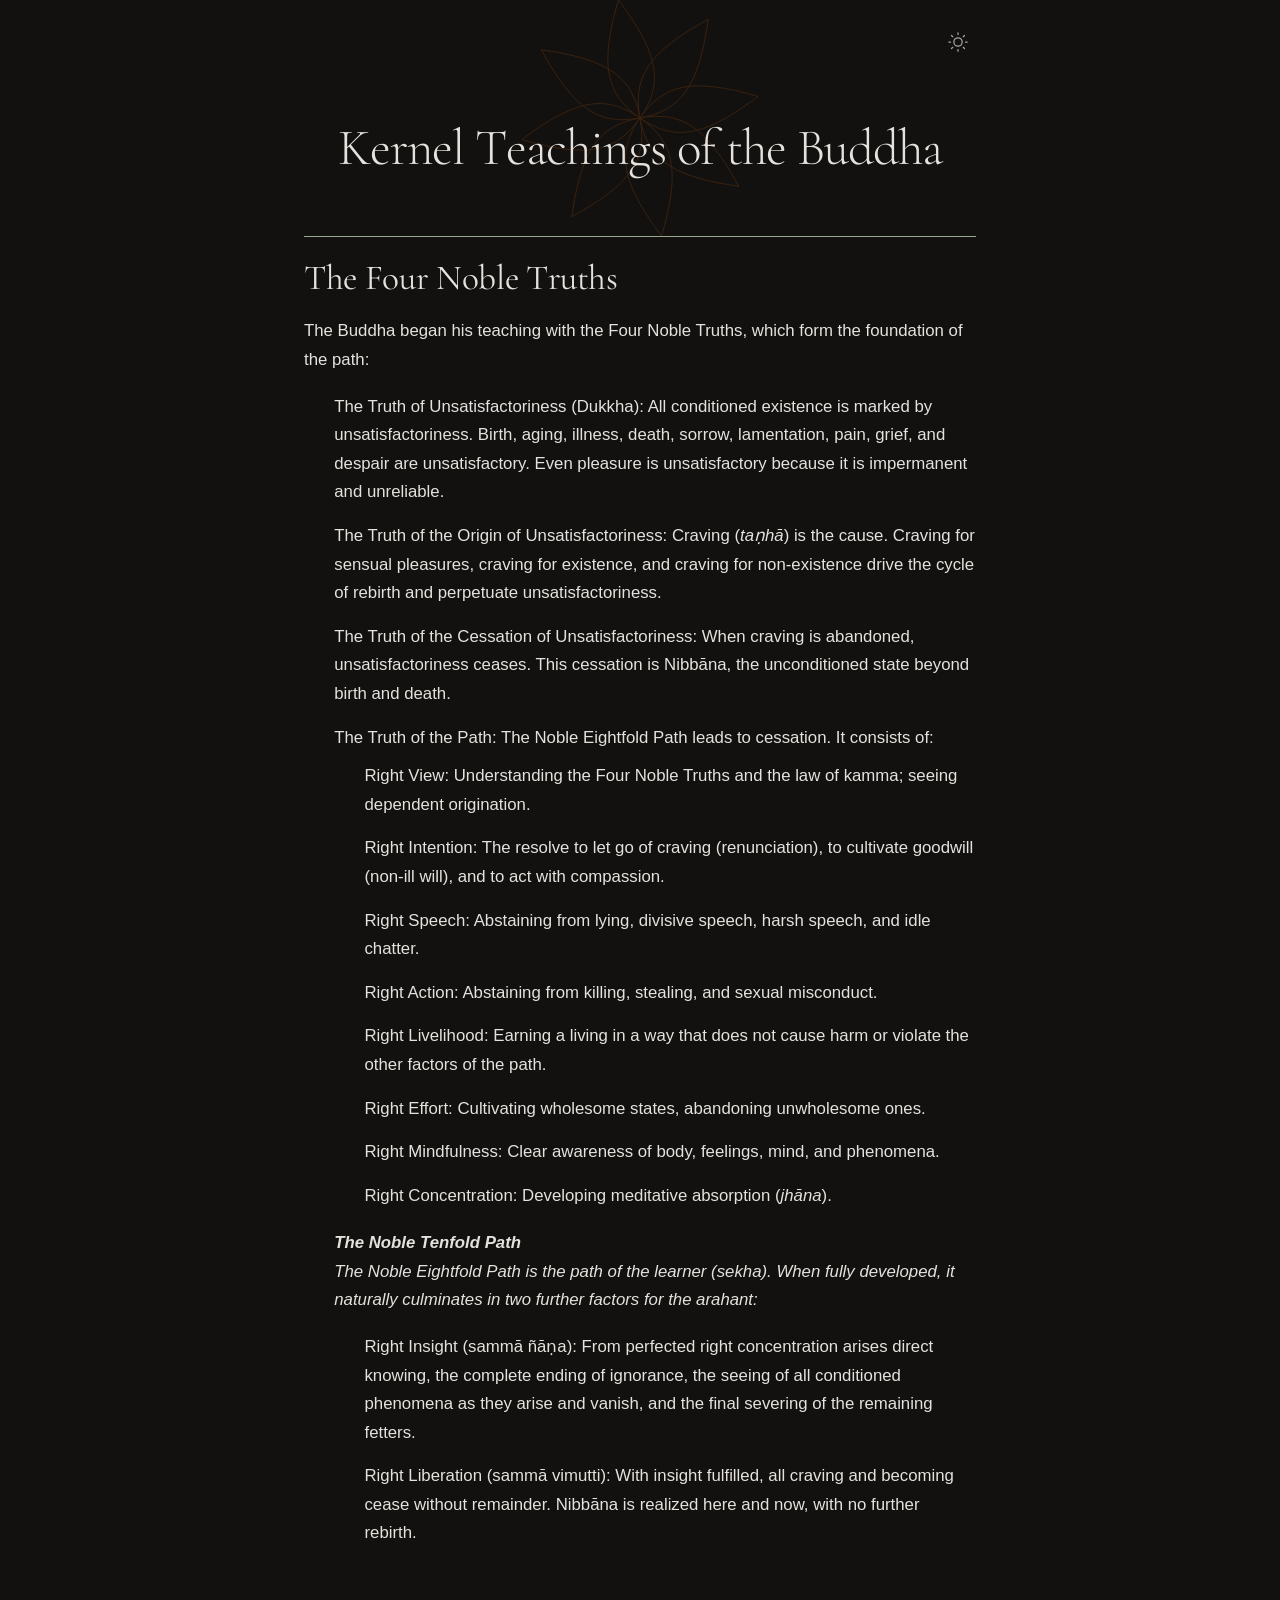
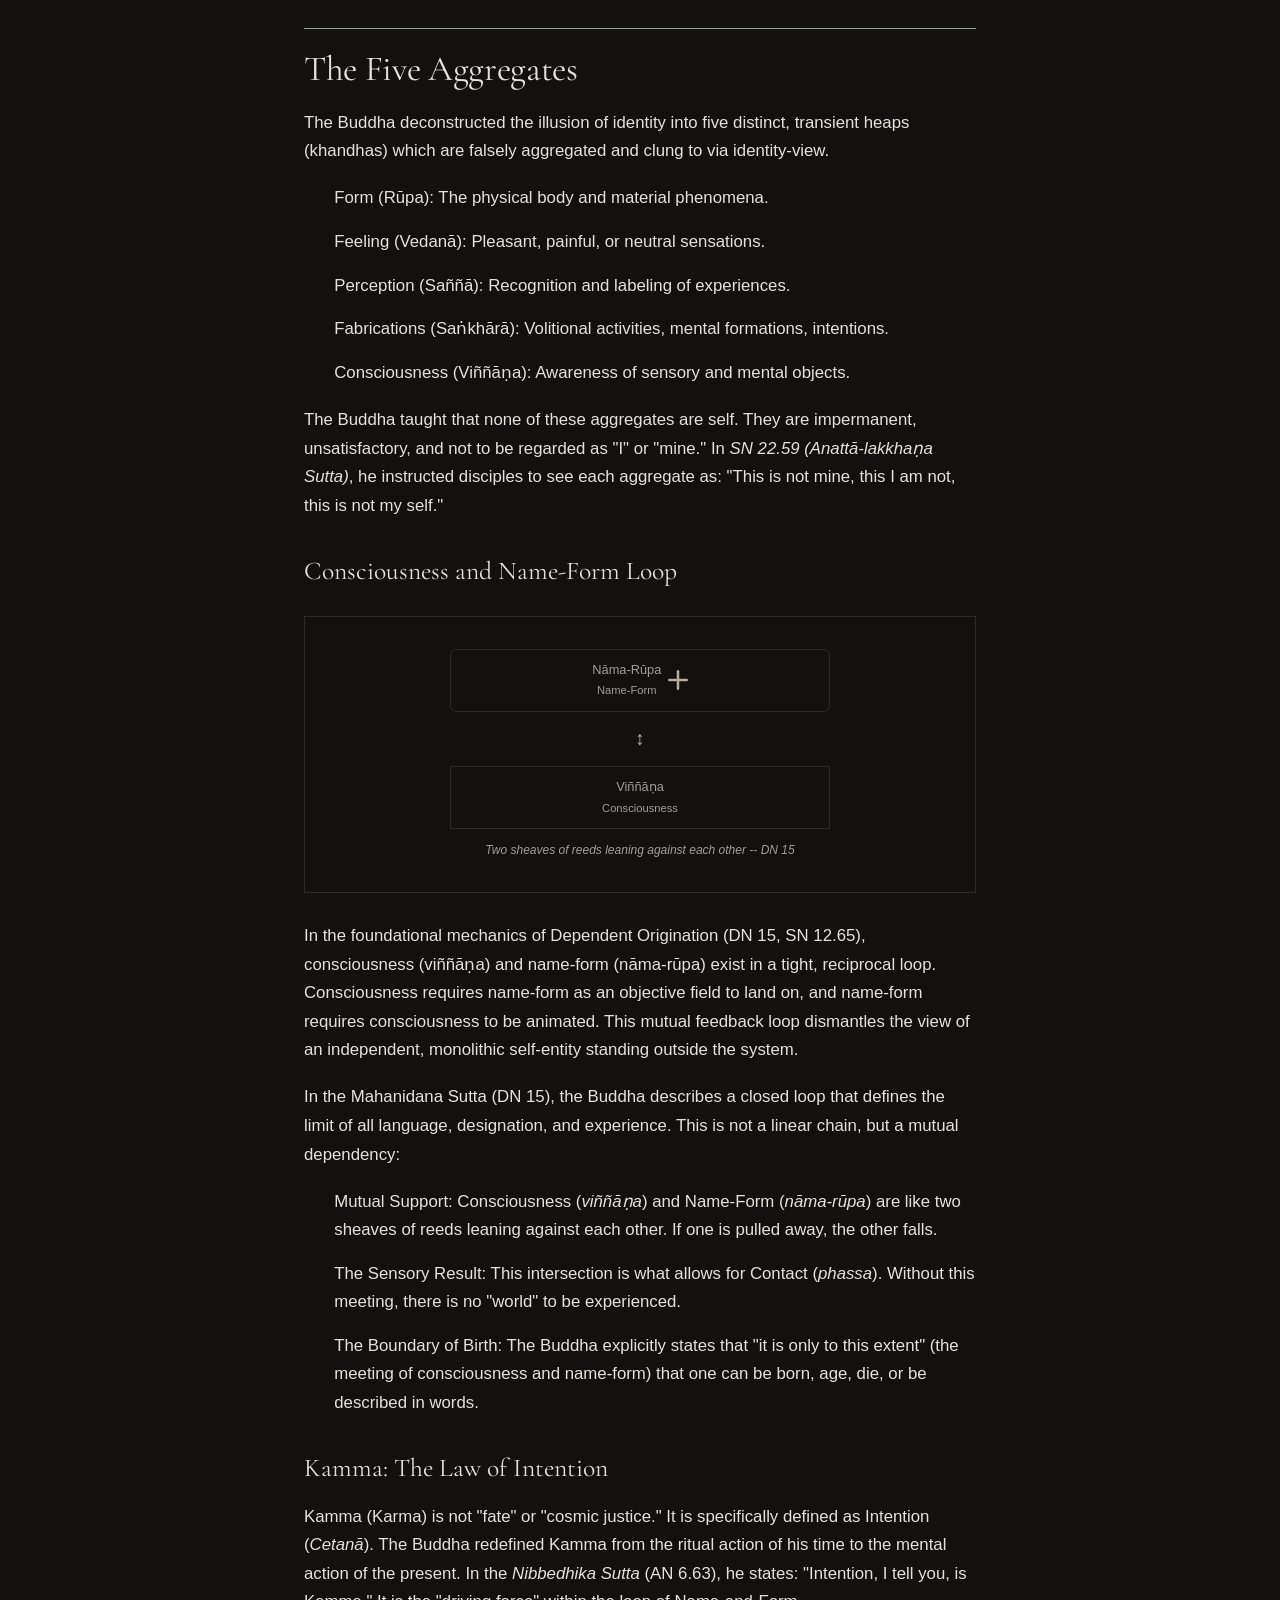
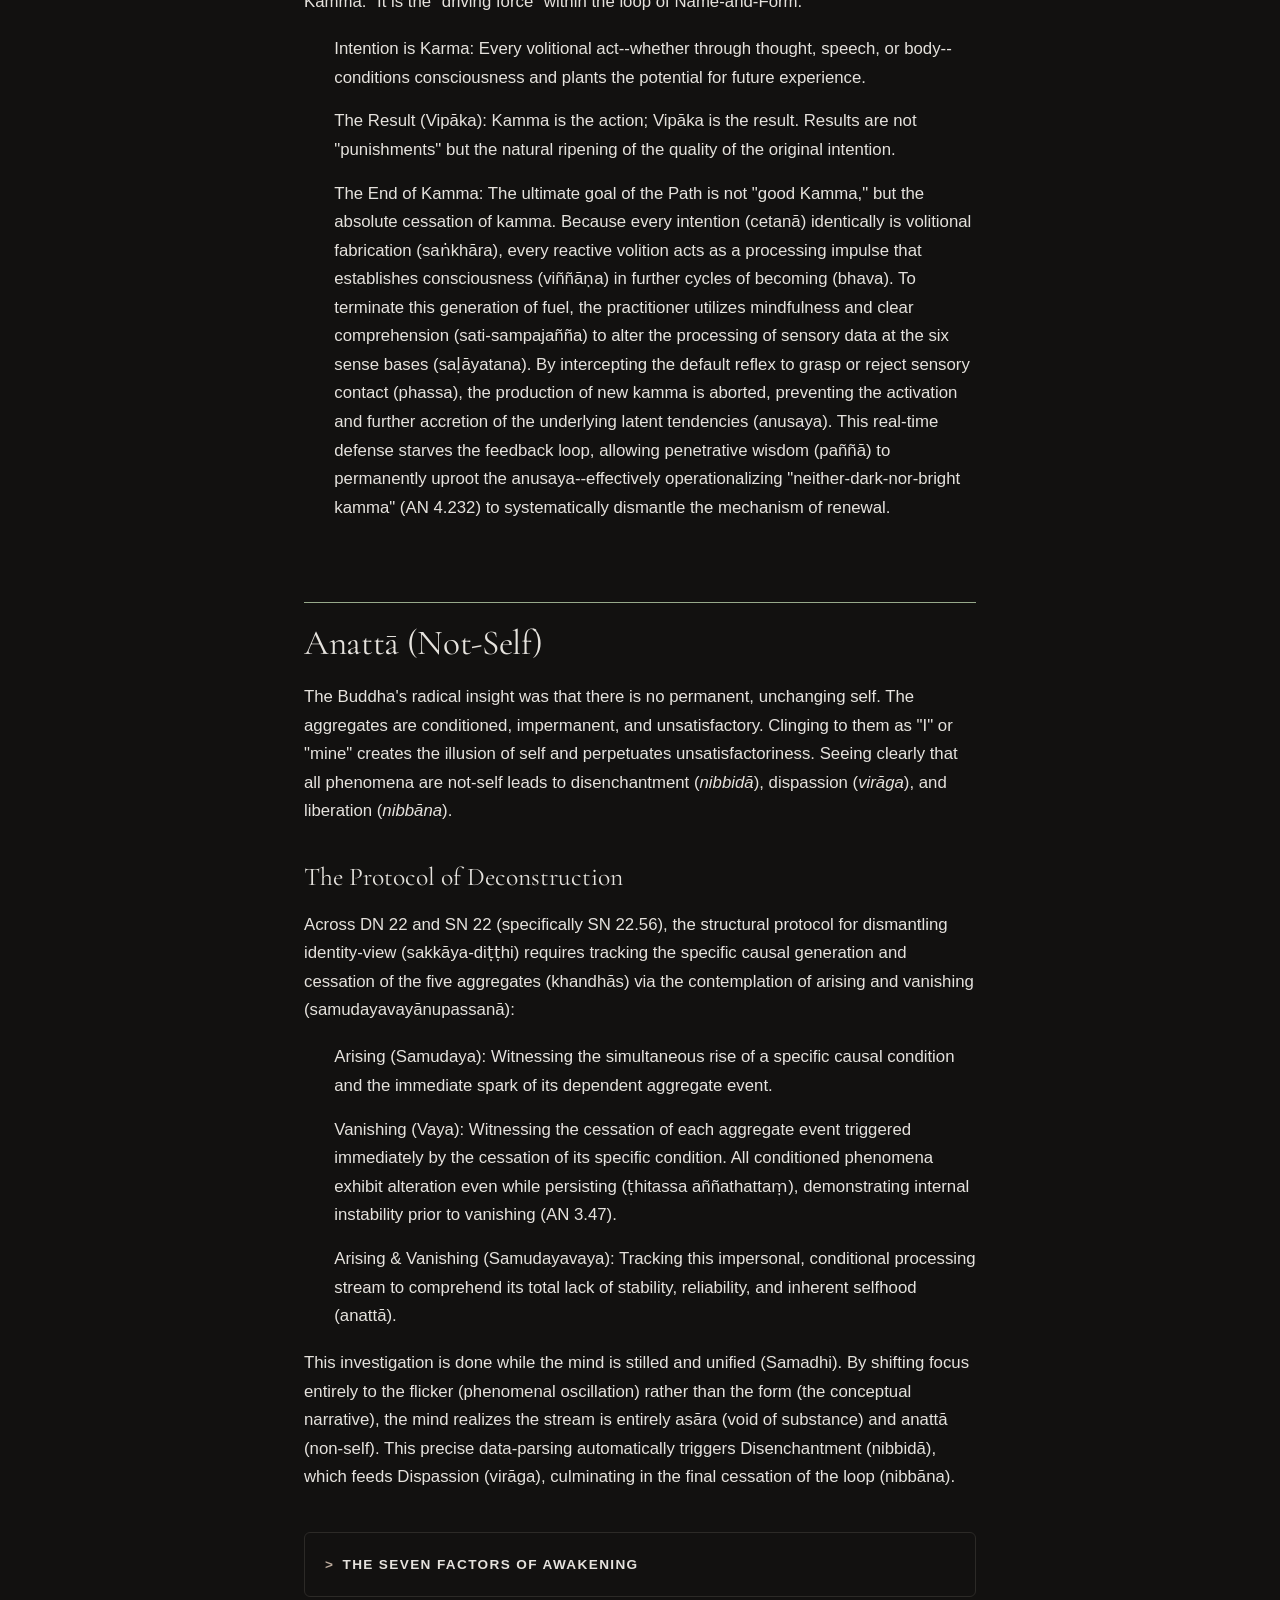
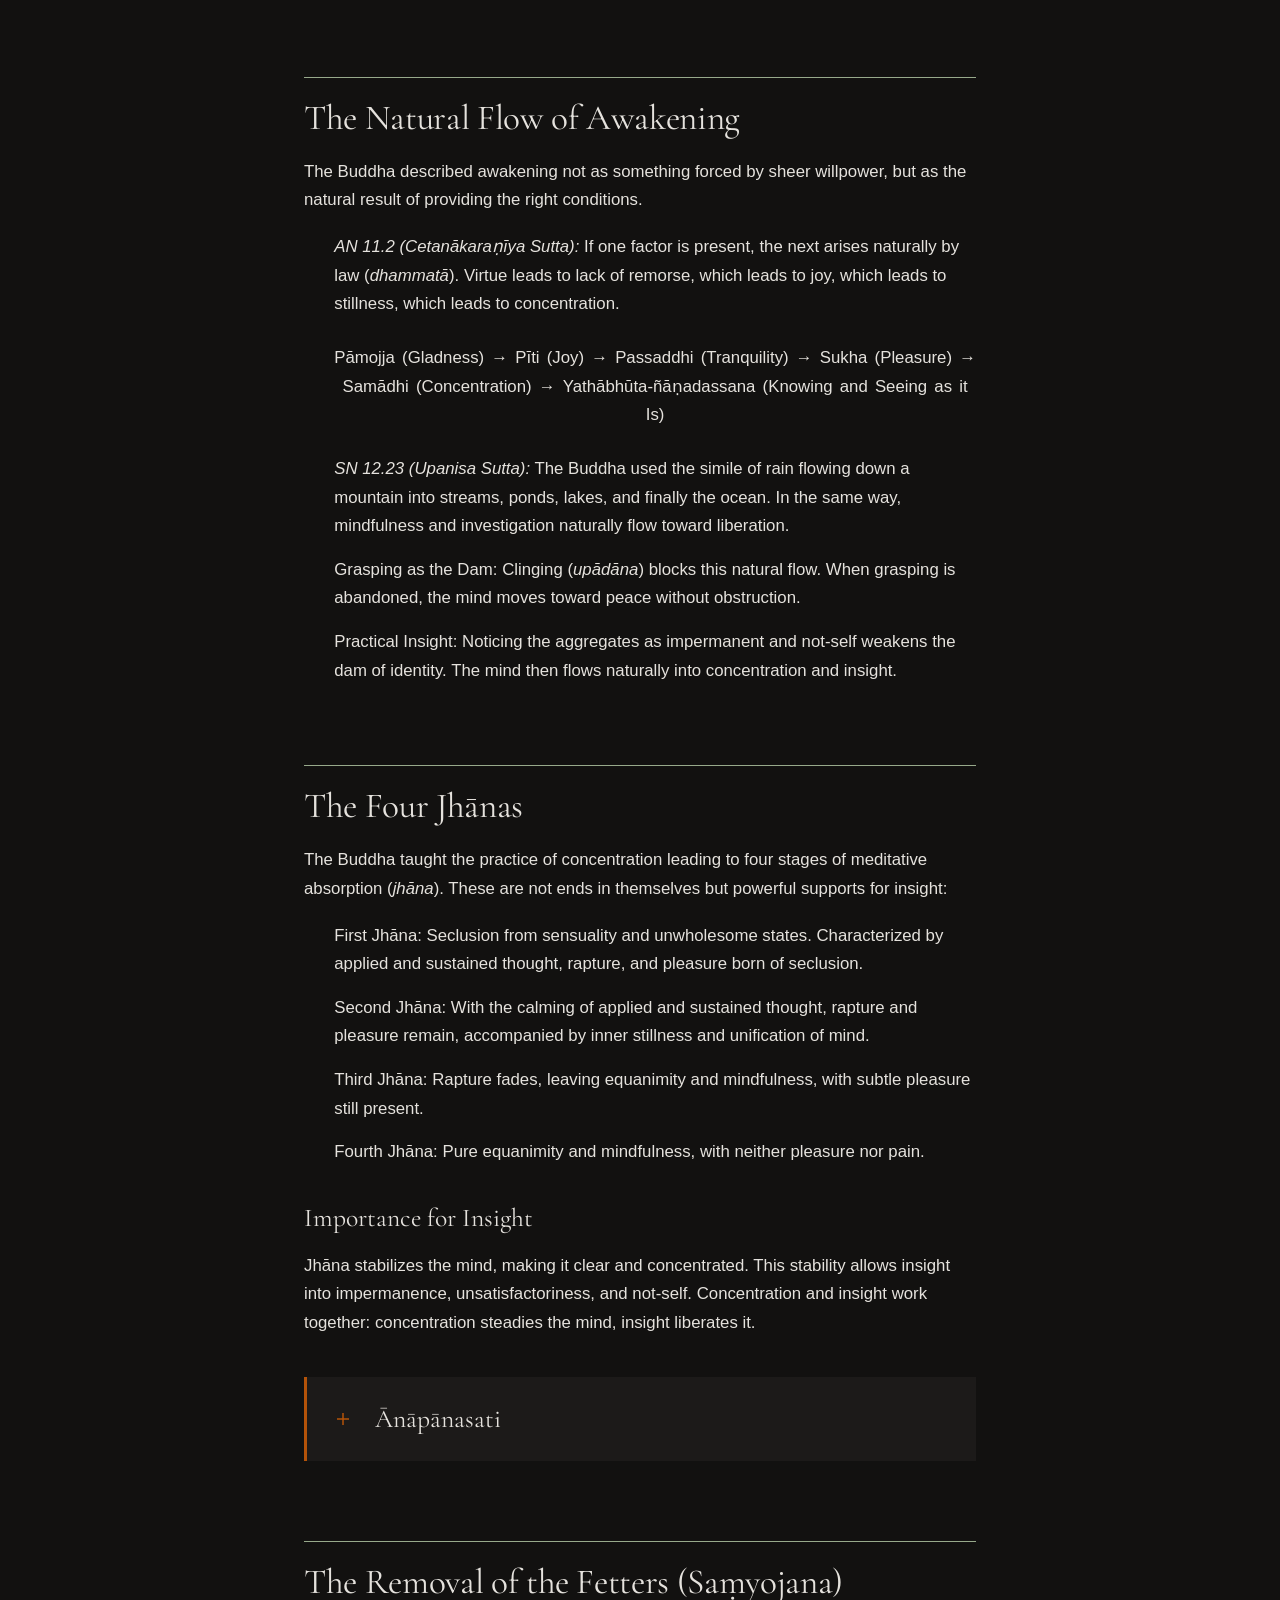
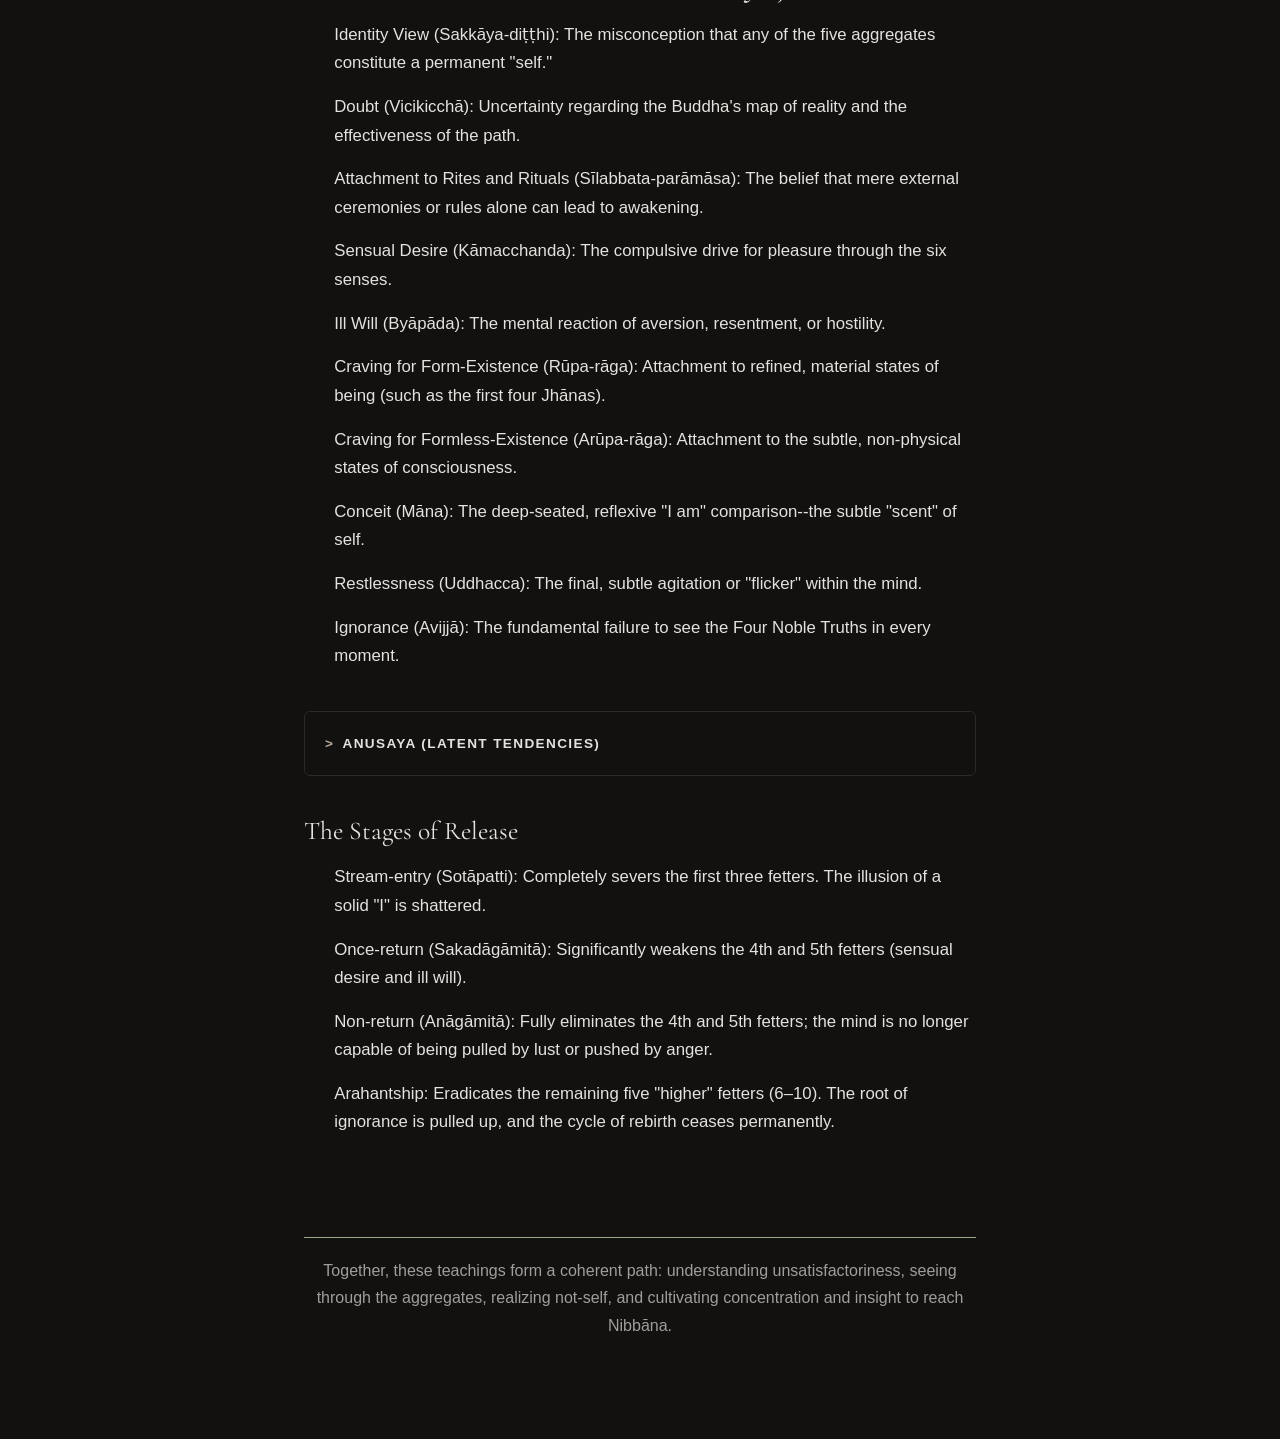
==== commit 1d1c7f63: "remove square brackets" ====
--- a/index.html
+++ b/index.html
@@ -8,7 +8,7 @@
     <link rel="preconnect" href="https://fonts.gstatic.com" crossorigin />
     <link href="https://api.fontshare.com/v2/css?f[]=clash-grotesk@400,500,600,700&display=swap" rel="stylesheet" />
     <link href="https://fonts.googleapis.com/css2?family=Cormorant+Garamond:ital,wght@0,300;0,400;0,500;0,600;1,300;1,400&display=swap" rel="stylesheet" />
-    <script type="module" crossorigin src="./assets/index-8AeVNqNs.js"></script>
+    <script type="module" crossorigin src="./assets/index-T87x3_yz.js"></script>
     <link rel="stylesheet" crossorigin href="./assets/index-DkEabD8L.css">
   </head>
   <body>
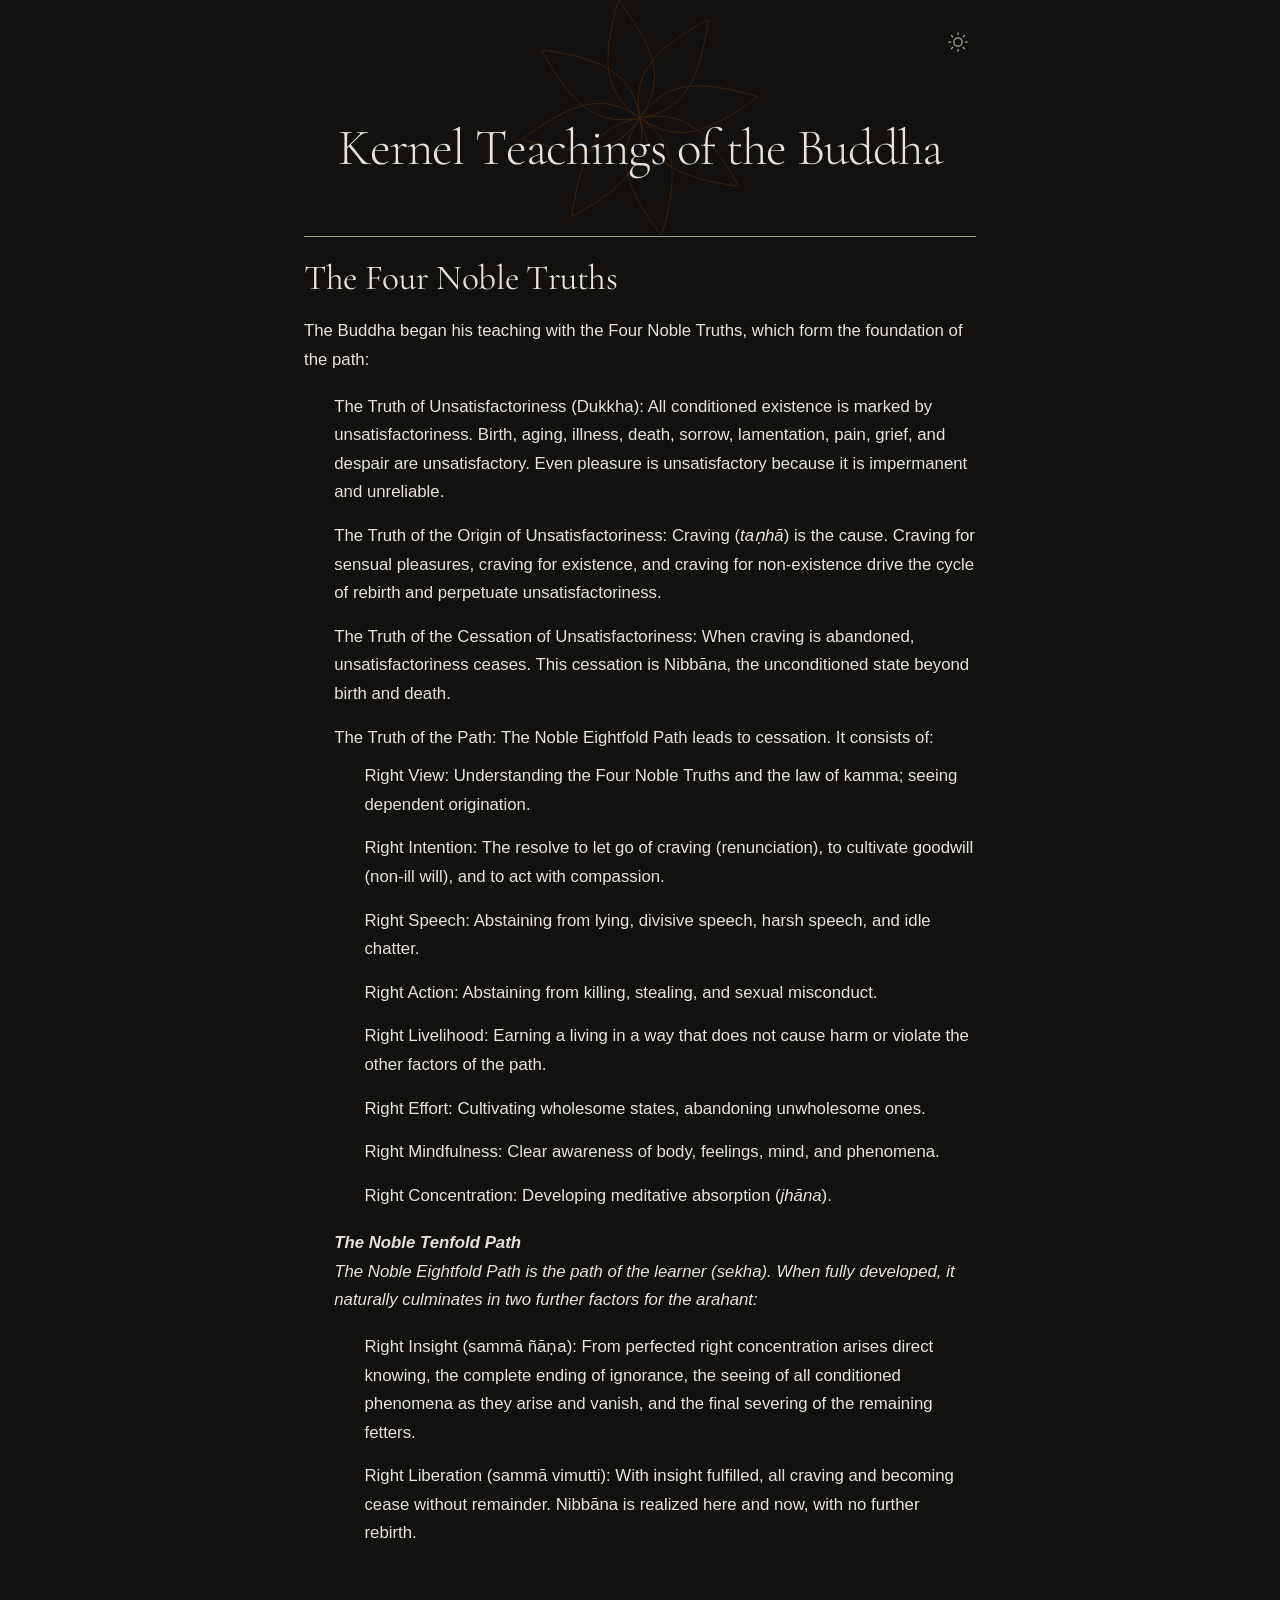
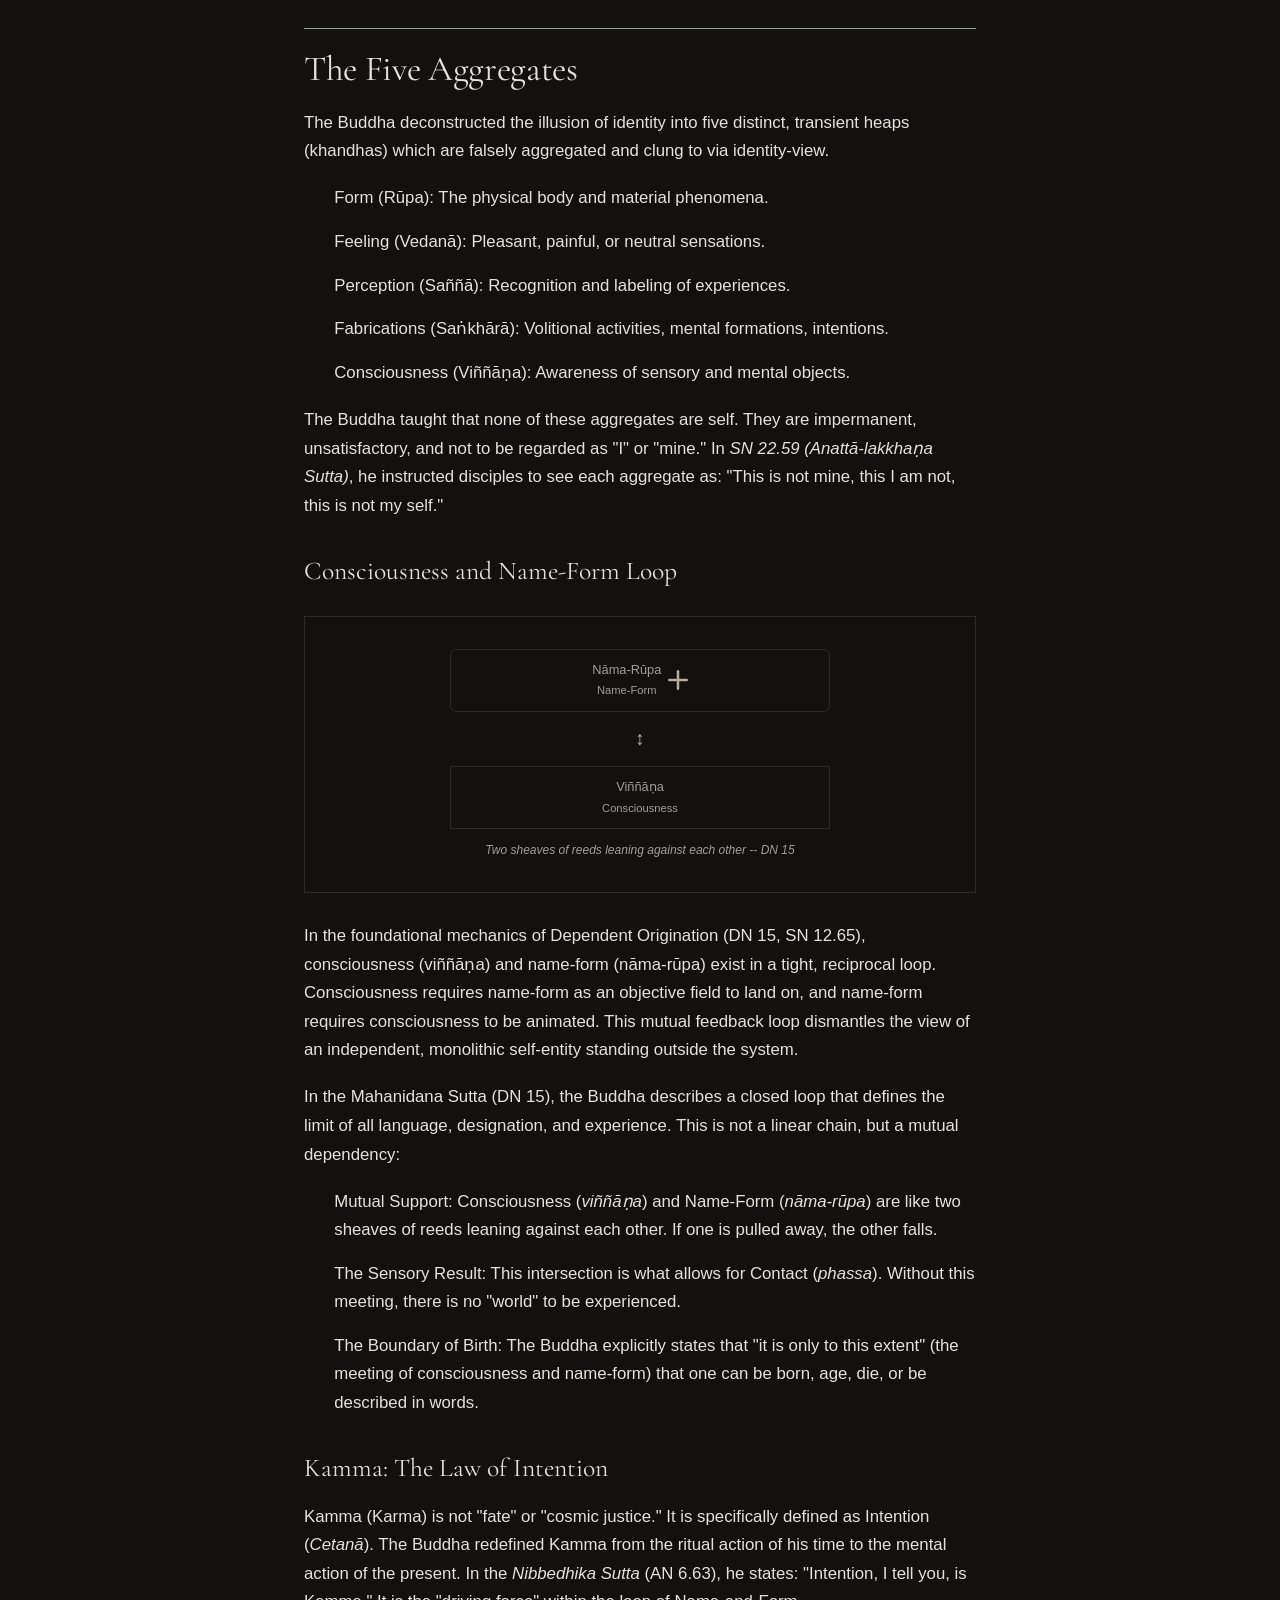
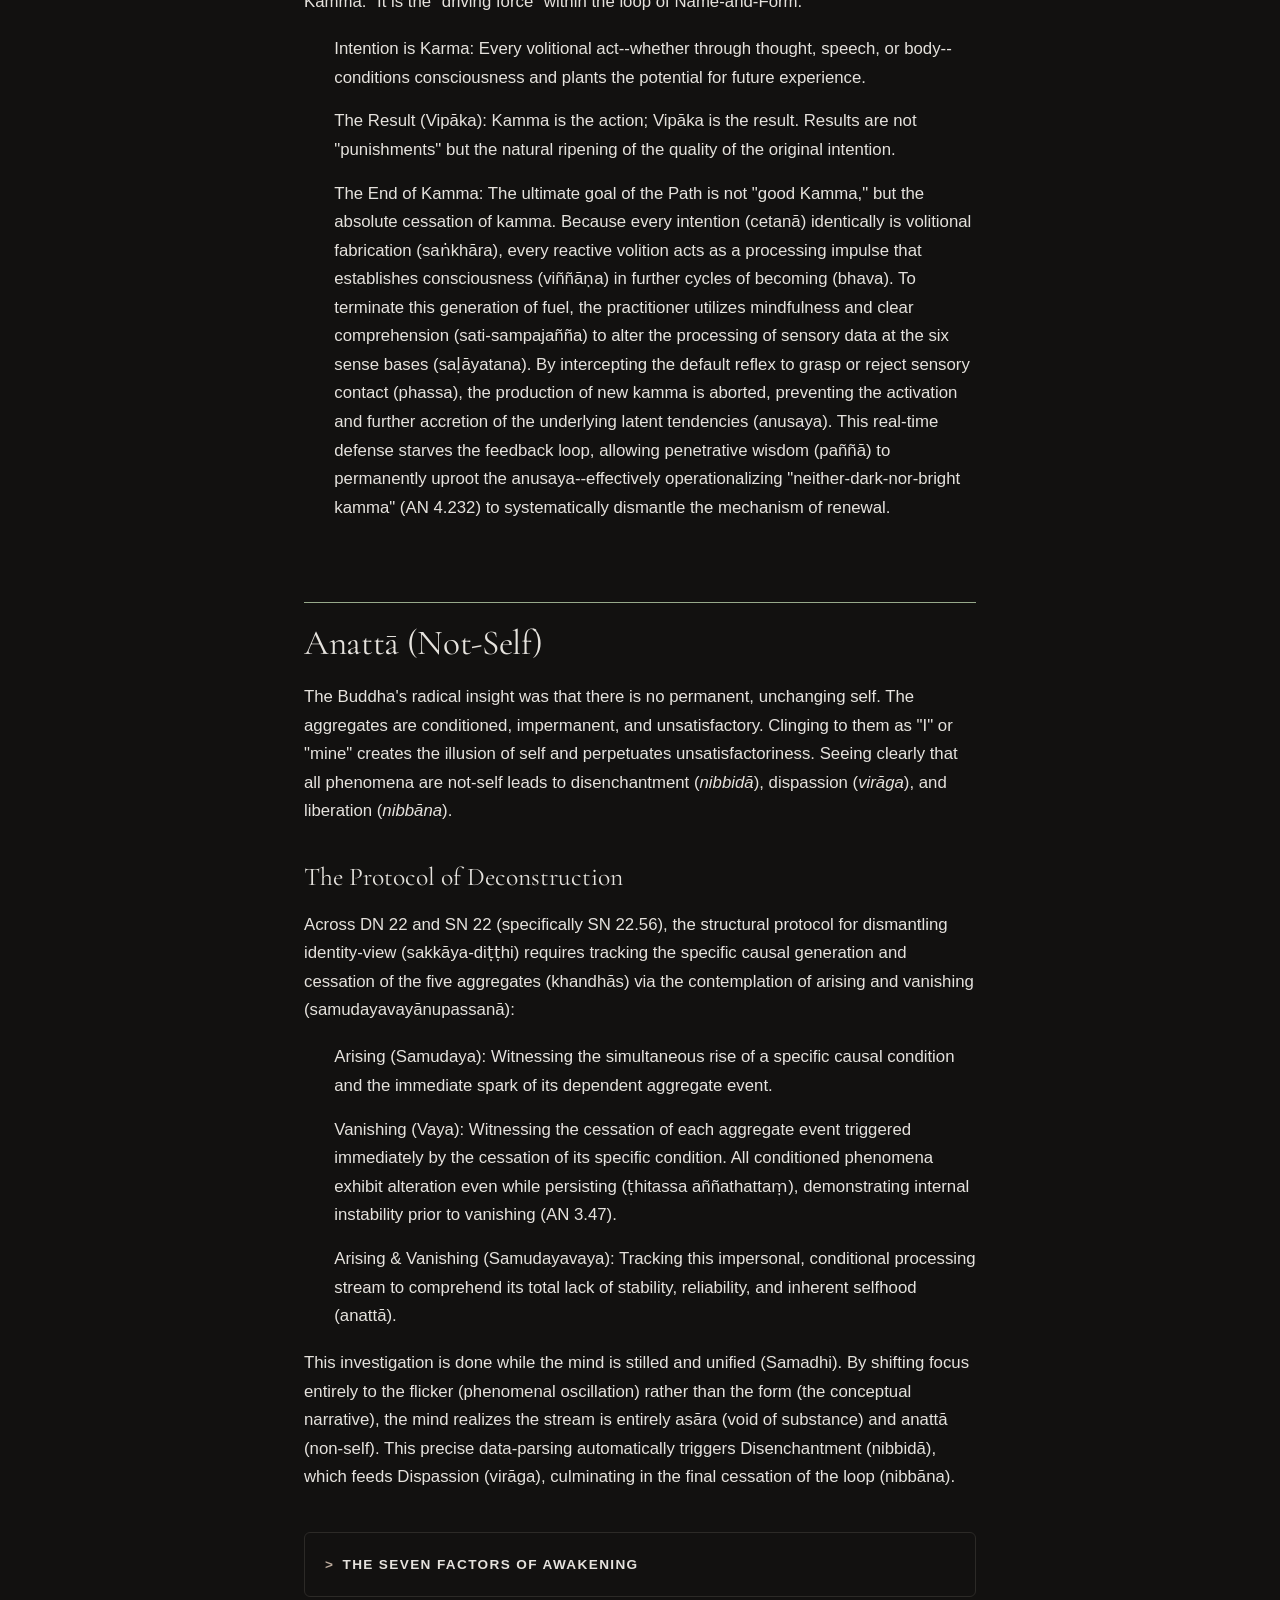
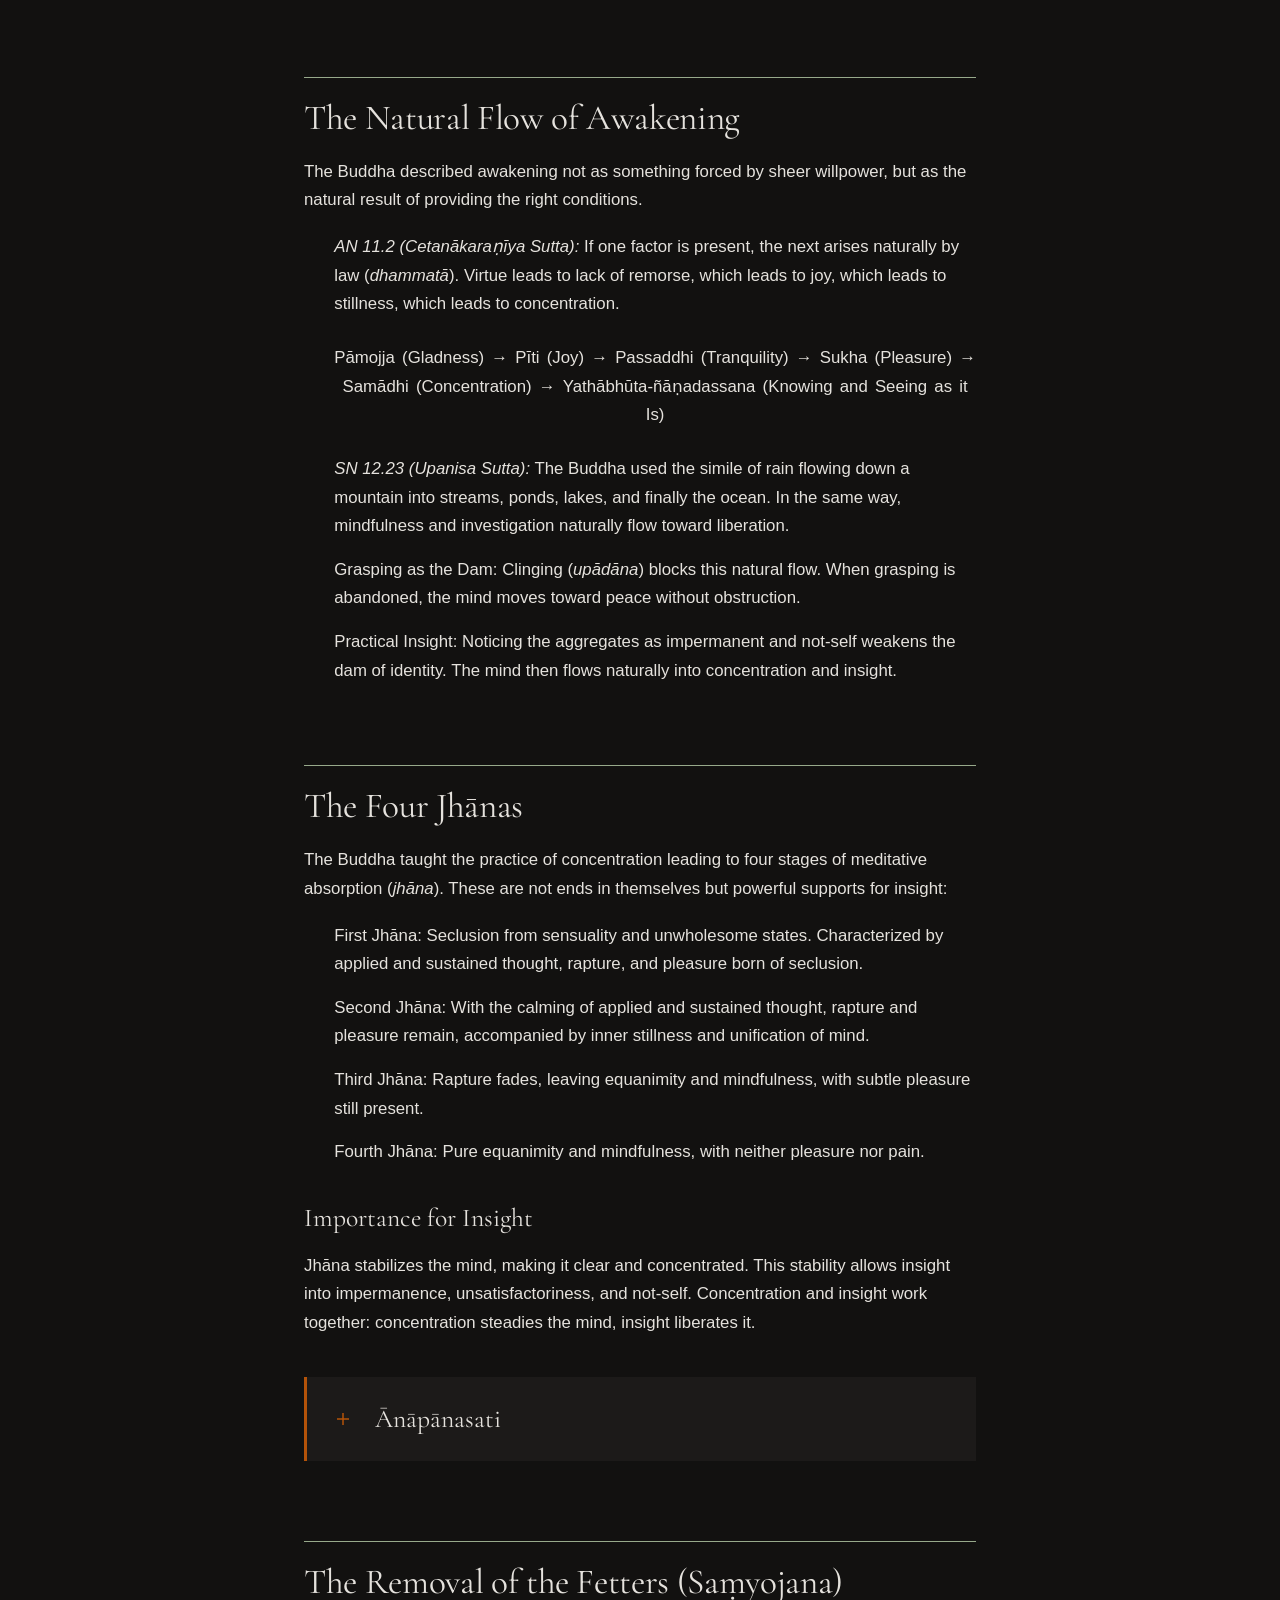
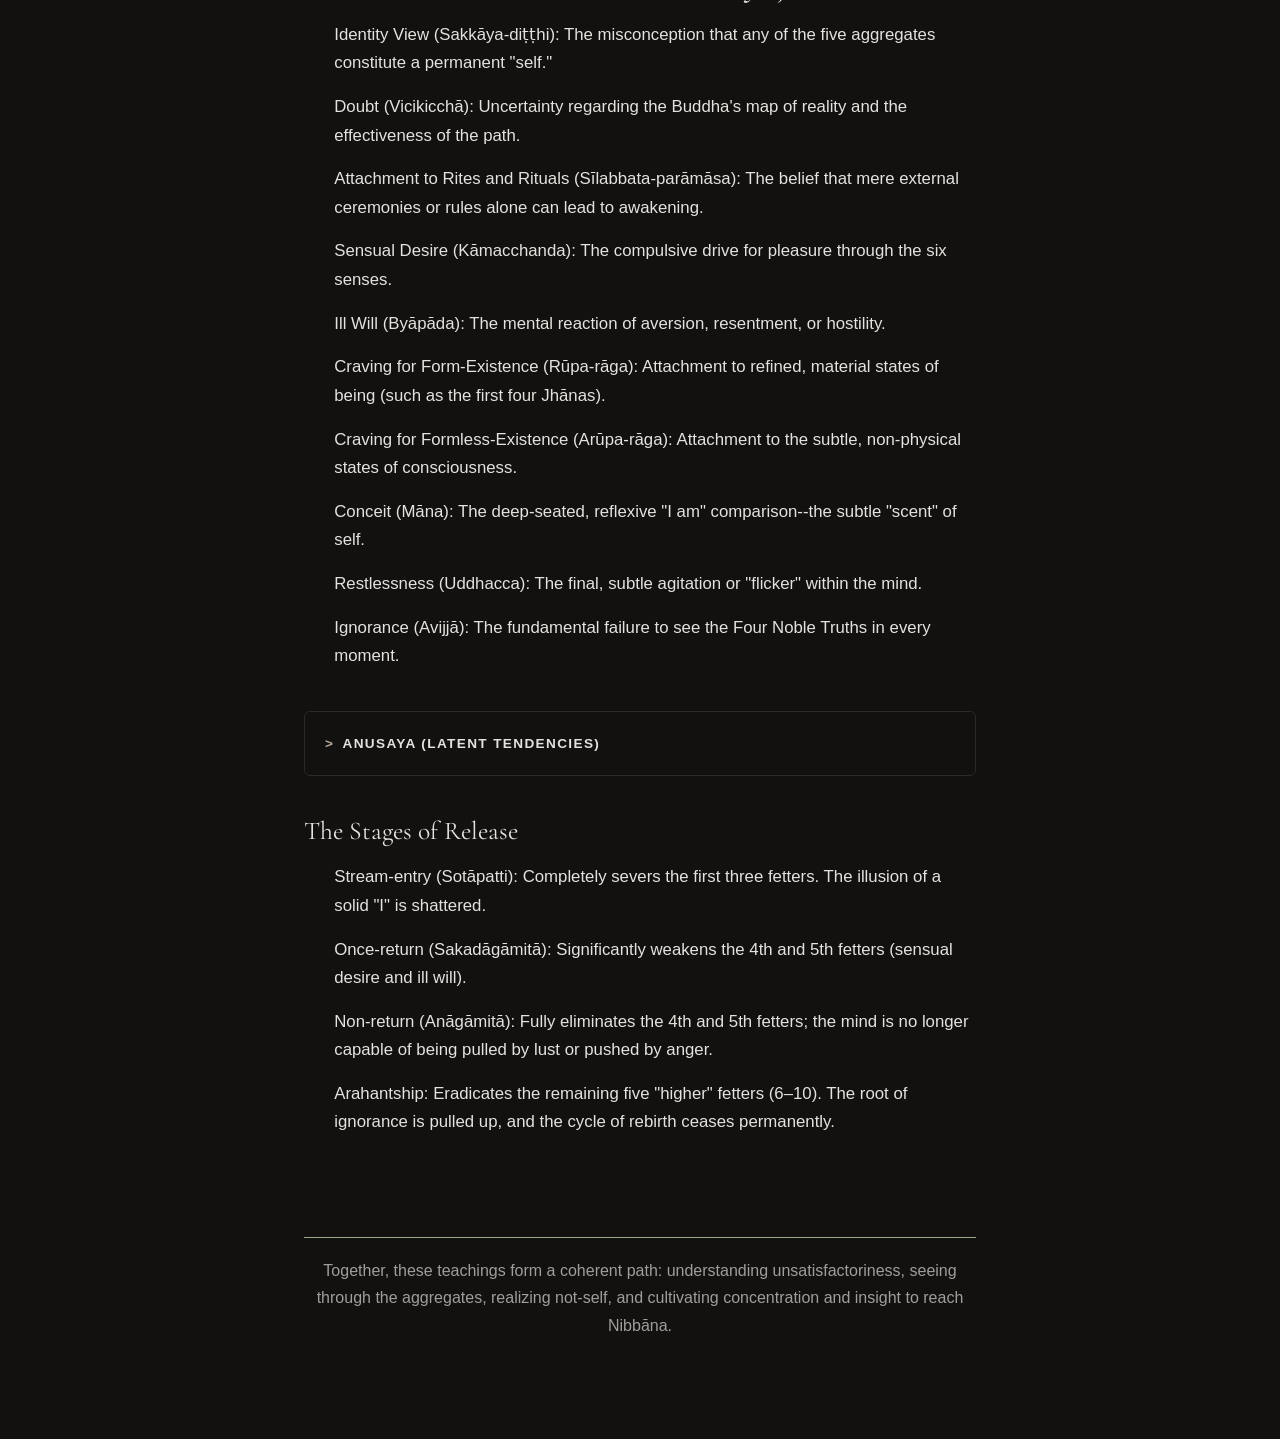
==== commit e36fce04: "fix flashbang" ====
--- a/index.html
+++ b/index.html
@@ -4,12 +4,15 @@
     <meta charset="UTF-8" />
     <meta name="viewport" content="width=device-width, initial-scale=1.0" />
     <title>Kernel Teachings of the Buddha</title>
+    <script>
+      (function(){var t=localStorage.getItem('theme');if(t==='dark'||(!t&&window.matchMedia('(prefers-color-scheme:dark)').matches)){document.documentElement.classList.add('dark')}document.documentElement.classList.add('no-transition')})();
+    </script>
     <link rel="preconnect" href="https://fonts.googleapis.com" />
     <link rel="preconnect" href="https://fonts.gstatic.com" crossorigin />
     <link href="https://api.fontshare.com/v2/css?f[]=clash-grotesk@400,500,600,700&display=swap" rel="stylesheet" />
     <link href="https://fonts.googleapis.com/css2?family=Cormorant+Garamond:ital,wght@0,300;0,400;0,500;0,600;1,300;1,400&display=swap" rel="stylesheet" />
-    <script type="module" crossorigin src="./assets/index-T87x3_yz.js"></script>
-    <link rel="stylesheet" crossorigin href="./assets/index-DkEabD8L.css">
+    <script type="module" crossorigin src="./assets/index-BfU7qtg_.js"></script>
+    <link rel="stylesheet" crossorigin href="./assets/index-D8uqgT4R.css">
   </head>
   <body>
     <div id="root"></div>
--- a/assets/index-D8uqgT4R.css
+++ b/assets/index-D8uqgT4R.css
@@ -0,0 +1 @@
+*,:before,:after{--tw-border-spacing-x: 0;--tw-border-spacing-y: 0;--tw-translate-x: 0;--tw-translate-y: 0;--tw-rotate: 0;--tw-skew-x: 0;--tw-skew-y: 0;--tw-scale-x: 1;--tw-scale-y: 1;--tw-pan-x: ;--tw-pan-y: ;--tw-pinch-zoom: ;--tw-scroll-snap-strictness: proximity;--tw-gradient-from-position: ;--tw-gradient-via-position: ;--tw-gradient-to-position: ;--tw-ordinal: ;--tw-slashed-zero: ;--tw-numeric-figure: ;--tw-numeric-spacing: ;--tw-numeric-fraction: ;--tw-ring-inset: ;--tw-ring-offset-width: 0px;--tw-ring-offset-color: #fff;--tw-ring-color: rgb(59 130 246 / .5);--tw-ring-offset-shadow: 0 0 #0000;--tw-ring-shadow: 0 0 #0000;--tw-shadow: 0 0 #0000;--tw-shadow-colored: 0 0 #0000;--tw-blur: ;--tw-brightness: ;--tw-contrast: ;--tw-grayscale: ;--tw-hue-rotate: ;--tw-invert: ;--tw-saturate: ;--tw-sepia: ;--tw-drop-shadow: ;--tw-backdrop-blur: ;--tw-backdrop-brightness: ;--tw-backdrop-contrast: ;--tw-backdrop-grayscale: ;--tw-backdrop-hue-rotate: ;--tw-backdrop-invert: ;--tw-backdrop-opacity: ;--tw-backdrop-saturate: ;--tw-backdrop-sepia: ;--tw-contain-size: ;--tw-contain-layout: ;--tw-contain-paint: ;--tw-contain-style: }::backdrop{--tw-border-spacing-x: 0;--tw-border-spacing-y: 0;--tw-translate-x: 0;--tw-translate-y: 0;--tw-rotate: 0;--tw-skew-x: 0;--tw-skew-y: 0;--tw-scale-x: 1;--tw-scale-y: 1;--tw-pan-x: ;--tw-pan-y: ;--tw-pinch-zoom: ;--tw-scroll-snap-strictness: proximity;--tw-gradient-from-position: ;--tw-gradient-via-position: ;--tw-gradient-to-position: ;--tw-ordinal: ;--tw-slashed-zero: ;--tw-numeric-figure: ;--tw-numeric-spacing: ;--tw-numeric-fraction: ;--tw-ring-inset: ;--tw-ring-offset-width: 0px;--tw-ring-offset-color: #fff;--tw-ring-color: rgb(59 130 246 / .5);--tw-ring-offset-shadow: 0 0 #0000;--tw-ring-shadow: 0 0 #0000;--tw-shadow: 0 0 #0000;--tw-shadow-colored: 0 0 #0000;--tw-blur: ;--tw-brightness: ;--tw-contrast: ;--tw-grayscale: ;--tw-hue-rotate: ;--tw-invert: ;--tw-saturate: ;--tw-sepia: ;--tw-drop-shadow: ;--tw-backdrop-blur: ;--tw-backdrop-brightness: ;--tw-backdrop-contrast: ;--tw-backdrop-grayscale: ;--tw-backdrop-hue-rotate: ;--tw-backdrop-invert: ;--tw-backdrop-opacity: ;--tw-backdrop-saturate: ;--tw-backdrop-sepia: ;--tw-contain-size: ;--tw-contain-layout: ;--tw-contain-paint: ;--tw-contain-style: }*,:before,:after{box-sizing:border-box;border-width:0;border-style:solid;border-color:#e5e7eb}:before,:after{--tw-content: ""}html,:host{line-height:1.5;-webkit-text-size-adjust:100%;-moz-tab-size:4;-o-tab-size:4;tab-size:4;font-family:ui-sans-serif,system-ui,sans-serif,"Apple Color Emoji","Segoe UI Emoji",Segoe UI Symbol,"Noto Color Emoji";font-feature-settings:normal;font-variation-settings:normal;-webkit-tap-highlight-color:transparent}body{margin:0;line-height:inherit}hr{height:0;color:inherit;border-top-width:1px}abbr:where([title]){-webkit-text-decoration:underline dotted;text-decoration:underline dotted}h1,h2,h3,h4,h5,h6{font-size:inherit;font-weight:inherit}a{color:inherit;text-decoration:inherit}b,strong{font-weight:bolder}code,kbd,samp,pre{font-family:ui-monospace,SFMono-Regular,Menlo,Monaco,Consolas,Liberation Mono,Courier New,monospace;font-feature-settings:normal;font-variation-settings:normal;font-size:1em}small{font-size:80%}sub,sup{font-size:75%;line-height:0;position:relative;vertical-align:baseline}sub{bottom:-.25em}sup{top:-.5em}table{text-indent:0;border-color:inherit;border-collapse:collapse}button,input,optgroup,select,textarea{font-family:inherit;font-feature-settings:inherit;font-variation-settings:inherit;font-size:100%;font-weight:inherit;line-height:inherit;letter-spacing:inherit;color:inherit;margin:0;padding:0}button,select{text-transform:none}button,input:where([type=button]),input:where([type=reset]),input:where([type=submit]){-webkit-appearance:button;background-color:transparent;background-image:none}:-moz-focusring{outline:auto}:-moz-ui-invalid{box-shadow:none}progress{vertical-align:baseline}::-webkit-inner-spin-button,::-webkit-outer-spin-button{height:auto}[type=search]{-webkit-appearance:textfield;outline-offset:-2px}::-webkit-search-decoration{-webkit-appearance:none}::-webkit-file-upload-button{-webkit-appearance:button;font:inherit}summary{display:list-item}blockquote,dl,dd,h1,h2,h3,h4,h5,h6,hr,figure,p,pre{margin:0}fieldset{margin:0;padding:0}legend{padding:0}ol,ul,menu{list-style:none;margin:0;padding:0}dialog{padding:0}textarea{resize:vertical}input::-moz-placeholder,textarea::-moz-placeholder{opacity:1;color:#9ca3af}input::placeholder,textarea::placeholder{opacity:1;color:#9ca3af}button,[role=button]{cursor:pointer}:disabled{cursor:default}img,svg,video,canvas,audio,iframe,embed,object{display:block;vertical-align:middle}img,video{max-width:100%;height:auto}[hidden]:where(:not([hidden=until-found])){display:none}html{scroll-behavior:smooth}body{font-family:Clash Grotesk,sans-serif;background-color:var(--bg);color:var(--fg);line-height:1.7;margin:0;padding:0;-webkit-font-smoothing:antialiased;-moz-osx-font-smoothing:grayscale;transition:background-color .3s ease,color .3s ease}h1,h2,h3,h4,h5,h6{font-family:Cormorant Garamond,serif;color:var(--fg);line-height:1.2;margin-top:0;word-break:keep-all}h1{font-size:3.2rem;font-weight:300;letter-spacing:-.02em;line-height:1.1}h2{font-size:2.2rem;font-weight:400;letter-spacing:-.01em;margin:0 0 .5em}h3{font-size:1.6rem;font-weight:400;letter-spacing:0;margin:1.4em 0 .6em}h4{font-family:Cormorant Garamond,serif;font-size:1.25rem;font-weight:500;margin:1.4em 0 .5em}p{margin:1.1em 0;font-size:1.05rem;line-height:1.7}ol,ul{margin:1em 0 1em 1.8em;padding-left:0;font-size:1.05rem;line-height:1.7}li{margin-bottom:.9em}li>ul,li>ol{margin-top:.6em;margin-bottom:.6em}.char{display:inline-block}.bold{font-weight:500}.section-number{font-family:Inter,sans-serif;font-weight:500;font-size:.7rem;line-height:1;letter-spacing:.08em;color:var(--accent);text-transform:uppercase;display:block;margin-bottom:.8rem}.hairline{border:none;border-top:1px solid #97a98b;margin:0 0 1.2rem;width:100%}details.anapanasati{margin:2.5em 0;border-left:3px solid #B45309;background-color:#fff;padding:0;overflow:hidden;transition:background-color .3s ease}.dark details.anapanasati{background-color:var(--accent-light)}details.anapanasati summary{list-style:none;cursor:pointer;padding:20px 24px;display:flex;align-items:center;gap:.8em;-webkit-user-select:none;-moz-user-select:none;user-select:none;font-family:Cormorant Garamond,serif;font-size:1.6rem;font-weight:400;color:#1c1917}.dark details.anapanasati summary{color:var(--fg)}details.anapanasati summary::-webkit-details-marker{display:none}details.anapanasati summary .plus-icon{display:inline-flex;align-items:center;justify-content:center;width:24px;height:24px;flex-shrink:0;transition:transform .3s ease;color:#b45309}details.anapanasati summary .plus-icon svg{width:16px;height:16px}details.anapanasati summary .plus-icon .vertical-line{transition:opacity .3s ease}details.anapanasati[open] summary .plus-icon{transform:rotate(45deg)}details.anapanasati[open] summary .plus-icon .vertical-line{opacity:0}details.anapanasati .content-wrap{max-height:0;overflow:hidden;transition:max-height .7s ease}details.anapanasati[open] .content-wrap{max-height:2000px}details.anapanasati .content-inner{padding:0 24px 24px 52px}details.dropdown-section{border:1px solid var(--border);border-radius:6px;background:var(--bg);overflow:hidden;transition:background-color .3s ease,border-color .3s ease}details.dropdown-section[open]{background:var(--accent-light);border-color:var(--accent)}details.dropdown-section summary{list-style:none;cursor:pointer;-webkit-user-select:none;-moz-user-select:none;user-select:none;display:flex;align-items:center;gap:.6em;padding:20px;font-family:Inter,sans-serif;color:var(--fg);text-transform:uppercase;font-weight:600;font-size:.85rem;letter-spacing:.1em}details.dropdown-section summary::-webkit-details-marker{display:none}details.dropdown-section summary .arrow{display:inline-block;transition:transform .3s ease;color:var(--accent)}details.dropdown-section[open] summary .arrow{transform:rotate(90deg)}details.dropdown-section .content-wrap{max-height:0;overflow:hidden;transition:max-height .5s ease}details.dropdown-section[open] .content-wrap{max-height:2500px}details.dropdown-section .content-inner{padding:0 20px 24px;color:var(--fg)}details.dropdown-section .content-inner p,details.dropdown-section .content-inner li{color:var(--fg-secondary)}details.dropdown-section .content-inner .bold{color:var(--fg)}details.name-form{width:100%;overflow:hidden;border:1px solid var(--border);border-radius:6px;background:var(--bg);transition:background-color .3s ease,border-color .3s ease}details.name-form[open]{background:var(--accent-light);border-color:var(--accent)}details.name-form summary{list-style:none;cursor:pointer;-webkit-user-select:none;-moz-user-select:none;user-select:none;display:flex;align-items:center;justify-content:center;gap:.5em}details.name-form summary::-webkit-details-marker{display:none}details.name-form summary .expand-icon{display:inline-flex;align-items:center;justify-content:center;width:20px;height:20px;flex-shrink:0;transition:transform .3s ease;color:var(--accent)}details.name-form .expand-icon .vertical-line{transition:opacity .3s ease}details.name-form[open] .expand-icon{transform:rotate(45deg)}details.name-form[open] .expand-icon .vertical-line{opacity:0}details.name-form .content-wrap{max-height:0;overflow:hidden;transition:max-height .5s ease}details.name-form[open] .content-wrap{max-height:800px}details.name-form .content-wrap .content-inner{padding:12px 20px 24px}@media(max-width:720px){h1{font-size:2.4rem}h2{font-size:1.8rem}h3{font-size:1.35rem}p,ol,ul{font-size:1rem}}.sr-only{position:absolute;width:1px;height:1px;padding:0;margin:-1px;overflow:hidden;clip:rect(0,0,0,0);white-space:nowrap;border-width:0}.pointer-events-none{pointer-events:none}.visible{visibility:visible}.invisible{visibility:hidden}.fixed{position:fixed}.absolute{position:absolute}.relative{position:relative}.inset-0{inset:0}.inset-x-0{left:0;right:0}.inset-y-0{top:0;bottom:0}.-bottom-12{bottom:-3rem}.-left-12{left:-3rem}.-right-12{right:-3rem}.-top-12{top:-3rem}.bottom-0{bottom:0}.left-0{left:0}.left-1\/2{left:50%}.left-2{left:.5rem}.left-\[50\%\]{left:50%}.right-0{right:0}.right-1{right:.25rem}.right-2{right:.5rem}.right-3{right:.75rem}.right-4{right:1rem}.top-0{top:0}.top-1\.5{top:.375rem}.top-1\/2{top:50%}.top-3\.5{top:.875rem}.top-4{top:1rem}.top-\[1px\]{top:1px}.top-\[50\%\]{top:50%}.top-\[60\%\]{top:60%}.top-full{top:100%}.isolate{isolation:isolate}.z-10{z-index:10}.z-20{z-index:20}.z-50{z-index:50}.z-\[1\]{z-index:1}.order-first{order:-9999}.order-last{order:9999}.col-start-2{grid-column-start:2}.row-span-2{grid-row:span 2 / span 2}.row-start-1{grid-row-start:1}.\!m-0{margin:0!important}.-mx-1{margin-left:-.25rem;margin-right:-.25rem}.-my-2{margin-top:-.5rem;margin-bottom:-.5rem}.mx-2{margin-left:.5rem;margin-right:.5rem}.mx-3\.5{margin-left:.875rem;margin-right:.875rem}.mx-auto{margin-left:auto;margin-right:auto}.my-0{margin-top:0;margin-bottom:0}.my-0\.5{margin-top:.125rem;margin-bottom:.125rem}.my-1{margin-top:.25rem;margin-bottom:.25rem}.-ml-4{margin-left:-1rem}.-mt-4{margin-top:-1rem}.mb-2{margin-bottom:.5rem}.mb-3{margin-bottom:.75rem}.ml-1{margin-left:.25rem}.ml-4{margin-left:1rem}.ml-auto{margin-left:auto}.mt-1\.5{margin-top:.375rem}.mt-2{margin-top:.5rem}.mt-4{margin-top:1rem}.mt-auto{margin-top:auto}.line-clamp-1{overflow:hidden;display:-webkit-box;-webkit-box-orient:vertical;-webkit-line-clamp:1}.line-clamp-2{overflow:hidden;display:-webkit-box;-webkit-box-orient:vertical;-webkit-line-clamp:2}.block{display:block}.flex{display:flex}.inline-flex{display:inline-flex}.table{display:table}.table-caption{display:table-caption}.table-cell{display:table-cell}.table-row{display:table-row}.grid{display:grid}.hidden{display:none}.aspect-square{aspect-ratio:1 / 1}.aspect-video{aspect-ratio:16 / 9}.size-10{width:2.5rem;height:2.5rem}.size-2{width:.5rem;height:.5rem}.size-2\.5{width:.625rem;height:.625rem}.size-3{width:.75rem;height:.75rem}.size-3\.5{width:.875rem;height:.875rem}.size-4{width:1rem;height:1rem}.size-6{width:1.5rem;height:1.5rem}.size-7{width:1.75rem;height:1.75rem}.size-8{width:2rem;height:2rem}.size-9{width:2.25rem;height:2.25rem}.size-auto{width:auto;height:auto}.size-full{width:100%;height:100%}.h-1\.5{height:.375rem}.h-10{height:2.5rem}.h-12{height:3rem}.h-2{height:.5rem}.h-2\.5{height:.625rem}.h-4{height:1rem}.h-5{height:1.25rem}.h-6{height:1.5rem}.h-7{height:1.75rem}.h-8{height:2rem}.h-9{height:2.25rem}.h-\[1\.15rem\]{height:1.15rem}.h-\[calc\(100\%-1px\)\]{height:calc(100% - 1px)}.h-\[var\(--radix-navigation-menu-viewport-height\)\]{height:var(--radix-navigation-menu-viewport-height)}.h-\[var\(--radix-select-trigger-height\)\]{height:var(--radix-select-trigger-height)}.h-auto{height:auto}.h-full{height:100%}.h-px{height:1px}.h-svh{height:100svh}.max-h-\[300px\]{max-height:300px}.min-h-0{min-height:0px}.min-h-16{min-height:4rem}.min-h-4{min-height:1rem}.min-h-svh{min-height:100svh}.w-0{width:0px}.w-1{width:.25rem}.w-2{width:.5rem}.w-2\.5{width:.625rem}.w-3{width:.75rem}.w-3\/4{width:75%}.w-4{width:1rem}.w-5{width:1.25rem}.w-64{width:16rem}.w-72{width:18rem}.w-8{width:2rem}.w-9{width:2.25rem}.w-\[100px\]{width:100px}.w-auto{width:auto}.w-fit{width:-moz-fit-content;width:fit-content}.w-full{width:100%}.w-max{width:-moz-max-content;width:max-content}.w-px{width:1px}.min-w-0{min-width:0px}.min-w-10{min-width:2.5rem}.min-w-5{min-width:1.25rem}.min-w-8{min-width:2rem}.min-w-9{min-width:2.25rem}.min-w-\[12rem\]{min-width:12rem}.min-w-\[8rem\]{min-width:8rem}.min-w-\[var\(--radix-select-trigger-width\)\]{min-width:var(--radix-select-trigger-width)}.max-w-\[calc\(100\%-2rem\)\]{max-width:calc(100% - 2rem)}.max-w-max{max-width:-moz-max-content;max-width:max-content}.max-w-sm{max-width:24rem}.flex-1{flex:1 1 0%}.shrink-0{flex-shrink:0}.grow{flex-grow:1}.grow-0{flex-grow:0}.basis-full{flex-basis:100%}.caption-bottom{caption-side:bottom}.border-collapse{border-collapse:collapse}.-translate-x-1\/2{--tw-translate-x: -50%;transform:translate(var(--tw-translate-x),var(--tw-translate-y)) rotate(var(--tw-rotate)) skew(var(--tw-skew-x)) skewY(var(--tw-skew-y)) scaleX(var(--tw-scale-x)) scaleY(var(--tw-scale-y))}.-translate-x-px{--tw-translate-x: -1px;transform:translate(var(--tw-translate-x),var(--tw-translate-y)) rotate(var(--tw-rotate)) skew(var(--tw-skew-x)) skewY(var(--tw-skew-y)) scaleX(var(--tw-scale-x)) scaleY(var(--tw-scale-y))}.-translate-y-1\/2{--tw-translate-y: -50%;transform:translate(var(--tw-translate-x),var(--tw-translate-y)) rotate(var(--tw-rotate)) skew(var(--tw-skew-x)) skewY(var(--tw-skew-y)) scaleX(var(--tw-scale-x)) scaleY(var(--tw-scale-y))}.translate-x-\[-50\%\]{--tw-translate-x: -50%;transform:translate(var(--tw-translate-x),var(--tw-translate-y)) rotate(var(--tw-rotate)) skew(var(--tw-skew-x)) skewY(var(--tw-skew-y)) scaleX(var(--tw-scale-x)) scaleY(var(--tw-scale-y))}.translate-x-px{--tw-translate-x: 1px;transform:translate(var(--tw-translate-x),var(--tw-translate-y)) rotate(var(--tw-rotate)) skew(var(--tw-skew-x)) skewY(var(--tw-skew-y)) scaleX(var(--tw-scale-x)) scaleY(var(--tw-scale-y))}.translate-y-0\.5{--tw-translate-y: .125rem;transform:translate(var(--tw-translate-x),var(--tw-translate-y)) rotate(var(--tw-rotate)) skew(var(--tw-skew-x)) skewY(var(--tw-skew-y)) scaleX(var(--tw-scale-x)) scaleY(var(--tw-scale-y))}.translate-y-\[-50\%\]{--tw-translate-y: -50%;transform:translate(var(--tw-translate-x),var(--tw-translate-y)) rotate(var(--tw-rotate)) skew(var(--tw-skew-x)) skewY(var(--tw-skew-y)) scaleX(var(--tw-scale-x)) scaleY(var(--tw-scale-y))}.translate-y-\[calc\(-50\%_-_2px\)\]{--tw-translate-y: calc(-50% - 2px) ;transform:translate(var(--tw-translate-x),var(--tw-translate-y)) rotate(var(--tw-rotate)) skew(var(--tw-skew-x)) skewY(var(--tw-skew-y)) scaleX(var(--tw-scale-x)) scaleY(var(--tw-scale-y))}.rotate-45{--tw-rotate: 45deg;transform:translate(var(--tw-translate-x),var(--tw-translate-y)) rotate(var(--tw-rotate)) skew(var(--tw-skew-x)) skewY(var(--tw-skew-y)) scaleX(var(--tw-scale-x)) scaleY(var(--tw-scale-y))}.rotate-90{--tw-rotate: 90deg;transform:translate(var(--tw-translate-x),var(--tw-translate-y)) rotate(var(--tw-rotate)) skew(var(--tw-skew-x)) skewY(var(--tw-skew-y)) scaleX(var(--tw-scale-x)) scaleY(var(--tw-scale-y))}.transform{transform:translate(var(--tw-translate-x),var(--tw-translate-y)) rotate(var(--tw-rotate)) skew(var(--tw-skew-x)) skewY(var(--tw-skew-y)) scaleX(var(--tw-scale-x)) scaleY(var(--tw-scale-y))}@keyframes caret-blink{0%,70%,to{opacity:1}20%,50%{opacity:0}}.animate-caret-blink{animation:caret-blink 1.25s ease-out infinite}@keyframes pulse{50%{opacity:.5}}.animate-pulse{animation:pulse 2s cubic-bezier(.4,0,.6,1) infinite}@keyframes spin{to{transform:rotate(360deg)}}.animate-spin{animation:spin 1s linear infinite}.cursor-default{cursor:default}.cursor-text{cursor:text}.touch-none{touch-action:none}.select-none{-webkit-user-select:none;-moz-user-select:none;user-select:none}.resize-none{resize:none}.scroll-my-1{scroll-margin-top:.25rem;scroll-margin-bottom:.25rem}.scroll-py-1{scroll-padding-top:.25rem;scroll-padding-bottom:.25rem}.list-disc{list-style-type:disc}.list-none{list-style-type:none}.auto-rows-min{grid-auto-rows:min-content}.grid-cols-\[0_1fr\]{grid-template-columns:0 1fr}.grid-rows-\[auto_auto\]{grid-template-rows:auto auto}.flex-row{flex-direction:row}.flex-col{flex-direction:column}.flex-col-reverse{flex-direction:column-reverse}.flex-wrap{flex-wrap:wrap}.place-content-center{place-content:center}.items-start{align-items:flex-start}.items-end{align-items:flex-end}.items-center{align-items:center}.items-stretch{align-items:stretch}.justify-start{justify-content:flex-start}.justify-center{justify-content:center}.justify-between{justify-content:space-between}.justify-items-start{justify-items:start}.gap-0\.5{gap:.125rem}.gap-1{gap:.25rem}.gap-1\.5{gap:.375rem}.gap-2{gap:.5rem}.gap-2\.5{gap:.625rem}.gap-3{gap:.75rem}.gap-4{gap:1rem}.gap-6{gap:1.5rem}.gap-7{gap:1.75rem}.gap-\[--spacing\(var\(--gap\)\)\]{gap:var(--spacing(var(--gap)))}.gap-y-0\.5{row-gap:.125rem}.self-start{align-self:flex-start}.self-stretch{align-self:stretch}.justify-self-end{justify-self:end}.overflow-auto{overflow:auto}.overflow-hidden{overflow:hidden}.overflow-x-auto{overflow-x:auto}.overflow-y-auto{overflow-y:auto}.overflow-x-hidden{overflow-x:hidden}.whitespace-nowrap{white-space:nowrap}.text-balance{text-wrap:balance}.break-words{overflow-wrap:break-word}.rounded-\[2px\]{border-radius:2px}.rounded-\[4px\]{border-radius:4px}.rounded-\[calc\(var\(--radius\)-5px\)\]{border-radius:calc(var(--radius) - 5px)}.rounded-\[inherit\]{border-radius:inherit}.rounded-full{border-radius:9999px}.rounded-lg{border-radius:var(--radius)}.rounded-md{border-radius:calc(var(--radius) - 2px)}.rounded-none{border-radius:0}.rounded-sm{border-radius:calc(var(--radius) - 4px)}.rounded-xl{border-radius:calc(var(--radius) + 4px)}.rounded-xs{border-radius:calc(var(--radius) - 6px)}.rounded-l-md{border-top-left-radius:calc(var(--radius) - 2px);border-bottom-left-radius:calc(var(--radius) - 2px)}.rounded-r-md{border-top-right-radius:calc(var(--radius) - 2px);border-bottom-right-radius:calc(var(--radius) - 2px)}.rounded-tl-sm{border-top-left-radius:calc(var(--radius) - 4px)}.border{border-width:1px}.border-0{border-width:0px}.border-\[1\.5px\]{border-width:1.5px}.border-y{border-top-width:1px;border-bottom-width:1px}.border-b{border-bottom-width:1px}.border-l{border-left-width:1px}.border-r{border-right-width:1px}.border-t{border-top-width:1px}.border-dashed{border-style:dashed}.border-border{border-color:hsl(var(--border))}.border-border\/50{border-color:hsl(var(--border) / .5)}.border-input{border-color:hsl(var(--input))}.border-primary{border-color:hsl(var(--primary))}.border-sidebar-border{border-color:hsl(var(--sidebar-border))}.border-transparent{border-color:transparent}.border-l-transparent{border-left-color:transparent}.border-t-transparent{border-top-color:transparent}.bg-accent{background-color:hsl(var(--accent))}.bg-background{background-color:hsl(var(--background))}.bg-black\/50{background-color:#00000080}.bg-border{background-color:hsl(var(--border))}.bg-card{background-color:hsl(var(--card))}.bg-destructive{--tw-bg-opacity: 1;background-color:hsl(var(--destructive) / var(--tw-bg-opacity, 1))}.bg-foreground{background-color:hsl(var(--foreground))}.bg-input{background-color:hsl(var(--input))}.bg-muted{background-color:hsl(var(--muted))}.bg-muted\/50{background-color:hsl(var(--muted) / .5)}.bg-popover{background-color:hsl(var(--popover))}.bg-primary{background-color:hsl(var(--primary))}.bg-primary\/20{background-color:hsl(var(--primary) / .2)}.bg-secondary{background-color:hsl(var(--secondary))}.bg-sidebar{background-color:hsl(var(--sidebar-background))}.bg-sidebar-border{background-color:hsl(var(--sidebar-border))}.bg-transparent{background-color:transparent}.bg-white{--tw-bg-opacity: 1;background-color:rgb(255 255 255 / var(--tw-bg-opacity, 1))}.fill-current{fill:currentColor}.fill-foreground{fill:hsl(var(--foreground))}.fill-primary{fill:hsl(var(--primary))}.p-0{padding:0}.p-1{padding:.25rem}.p-2{padding:.5rem}.p-3{padding:.75rem}.p-4{padding:1rem}.p-6{padding:1.5rem}.p-\[3px\]{padding:3px}.p-px{padding:1px}.px-1{padding-left:.25rem;padding-right:.25rem}.px-1\.5{padding-left:.375rem;padding-right:.375rem}.px-2{padding-left:.5rem;padding-right:.5rem}.px-2\.5{padding-left:.625rem;padding-right:.625rem}.px-3{padding-left:.75rem;padding-right:.75rem}.px-4{padding-left:1rem;padding-right:1rem}.px-6{padding-left:1.5rem;padding-right:1.5rem}.py-0\.5{padding-top:.125rem;padding-bottom:.125rem}.py-1{padding-top:.25rem;padding-bottom:.25rem}.py-1\.5{padding-top:.375rem;padding-bottom:.375rem}.py-2{padding-top:.5rem;padding-bottom:.5rem}.py-3{padding-top:.75rem;padding-bottom:.75rem}.py-4{padding-top:1rem;padding-bottom:1rem}.py-6{padding-top:1.5rem;padding-bottom:1.5rem}.pb-3{padding-bottom:.75rem}.pb-4{padding-bottom:1rem}.pl-2{padding-left:.5rem}.pl-3{padding-left:.75rem}.pl-4{padding-left:1rem}.pl-8{padding-left:2rem}.pr-1{padding-right:.25rem}.pr-2{padding-right:.5rem}.pr-2\.5{padding-right:.625rem}.pr-3{padding-right:.75rem}.pr-8{padding-right:2rem}.pt-0{padding-top:0}.pt-3{padding-top:.75rem}.pt-4{padding-top:1rem}.text-left{text-align:left}.text-center{text-align:center}.align-middle{vertical-align:middle}.font-mono{font-family:ui-monospace,SFMono-Regular,Menlo,Monaco,Consolas,Liberation Mono,Courier New,monospace}.font-sans{font-family:ui-sans-serif,system-ui,sans-serif,"Apple Color Emoji","Segoe UI Emoji",Segoe UI Symbol,"Noto Color Emoji"}.text-\[0\.8rem\]{font-size:.8rem}.text-base{font-size:1rem;line-height:1.5rem}.text-lg{font-size:1.125rem;line-height:1.75rem}.text-sm{font-size:.875rem;line-height:1.25rem}.text-sm\/relaxed{font-size:.875rem;line-height:1.625}.text-xs{font-size:.75rem;line-height:1rem}.font-medium{font-weight:500}.font-normal{font-weight:400}.font-semibold{font-weight:600}.uppercase{text-transform:uppercase}.italic{font-style:italic}.tabular-nums{--tw-numeric-spacing: tabular-nums;font-variant-numeric:var(--tw-ordinal) var(--tw-slashed-zero) var(--tw-numeric-figure) var(--tw-numeric-spacing) var(--tw-numeric-fraction)}.leading-none{line-height:1}.leading-normal{line-height:1.5}.leading-snug{line-height:1.375}.tracking-tight{letter-spacing:-.025em}.tracking-widest{letter-spacing:.1em}.text-accent-foreground{color:hsl(var(--accent-foreground))}.text-background{color:hsl(var(--background))}.text-card-foreground{color:hsl(var(--card-foreground))}.text-current{color:currentColor}.text-destructive{--tw-text-opacity: 1;color:hsl(var(--destructive) / var(--tw-text-opacity, 1))}.text-foreground{color:hsl(var(--foreground))}.text-muted-foreground{color:hsl(var(--muted-foreground))}.text-popover-foreground{color:hsl(var(--popover-foreground))}.text-primary{color:hsl(var(--primary))}.text-primary-foreground{color:hsl(var(--primary-foreground))}.text-secondary-foreground{color:hsl(var(--secondary-foreground))}.text-sidebar-foreground{color:hsl(var(--sidebar-foreground))}.text-sidebar-foreground\/70{color:hsl(var(--sidebar-foreground) / .7)}.text-white{--tw-text-opacity: 1;color:rgb(255 255 255 / var(--tw-text-opacity, 1))}.underline-offset-4{text-underline-offset:4px}.opacity-0{opacity:0}.opacity-50{opacity:.5}.opacity-70{opacity:.7}.shadow{--tw-shadow: 0 1px 3px 0 rgb(0 0 0 / .1), 0 1px 2px -1px rgb(0 0 0 / .1);--tw-shadow-colored: 0 1px 3px 0 var(--tw-shadow-color), 0 1px 2px -1px var(--tw-shadow-color);box-shadow:var(--tw-ring-offset-shadow, 0 0 #0000),var(--tw-ring-shadow, 0 0 #0000),var(--tw-shadow)}.shadow-\[0_0_0_1px_hsl\(var\(--sidebar-border\)\)\]{--tw-shadow: 0 0 0 1px hsl(var(--sidebar-border));--tw-shadow-colored: 0 0 0 1px var(--tw-shadow-color);box-shadow:var(--tw-ring-offset-shadow, 0 0 #0000),var(--tw-ring-shadow, 0 0 #0000),var(--tw-shadow)}.shadow-lg{--tw-shadow: 0 10px 15px -3px rgb(0 0 0 / .1), 0 4px 6px -4px rgb(0 0 0 / .1);--tw-shadow-colored: 0 10px 15px -3px var(--tw-shadow-color), 0 4px 6px -4px var(--tw-shadow-color);box-shadow:var(--tw-ring-offset-shadow, 0 0 #0000),var(--tw-ring-shadow, 0 0 #0000),var(--tw-shadow)}.shadow-md{--tw-shadow: 0 4px 6px -1px rgb(0 0 0 / .1), 0 2px 4px -2px rgb(0 0 0 / .1);--tw-shadow-colored: 0 4px 6px -1px var(--tw-shadow-color), 0 2px 4px -2px var(--tw-shadow-color);box-shadow:var(--tw-ring-offset-shadow, 0 0 #0000),var(--tw-ring-shadow, 0 0 #0000),var(--tw-shadow)}.shadow-none{--tw-shadow: 0 0 #0000;--tw-shadow-colored: 0 0 #0000;box-shadow:var(--tw-ring-offset-shadow, 0 0 #0000),var(--tw-ring-shadow, 0 0 #0000),var(--tw-shadow)}.shadow-sm{--tw-shadow: 0 1px 2px 0 rgb(0 0 0 / .05);--tw-shadow-colored: 0 1px 2px 0 var(--tw-shadow-color);box-shadow:var(--tw-ring-offset-shadow, 0 0 #0000),var(--tw-ring-shadow, 0 0 #0000),var(--tw-shadow)}.shadow-xl{--tw-shadow: 0 20px 25px -5px rgb(0 0 0 / .1), 0 8px 10px -6px rgb(0 0 0 / .1);--tw-shadow-colored: 0 20px 25px -5px var(--tw-shadow-color), 0 8px 10px -6px var(--tw-shadow-color);box-shadow:var(--tw-ring-offset-shadow, 0 0 #0000),var(--tw-ring-shadow, 0 0 #0000),var(--tw-shadow)}.shadow-xs{--tw-shadow: 0 1px 2px 0 rgb(0 0 0 / .05);--tw-shadow-colored: 0 1px 2px 0 var(--tw-shadow-color);box-shadow:var(--tw-ring-offset-shadow, 0 0 #0000),var(--tw-ring-shadow, 0 0 #0000),var(--tw-shadow)}.outline-none{outline:2px solid transparent;outline-offset:2px}.outline{outline-style:solid}.ring-0{--tw-ring-offset-shadow: var(--tw-ring-inset) 0 0 0 var(--tw-ring-offset-width) var(--tw-ring-offset-color);--tw-ring-shadow: var(--tw-ring-inset) 0 0 0 calc(0px + var(--tw-ring-offset-width)) var(--tw-ring-color);box-shadow:var(--tw-ring-offset-shadow),var(--tw-ring-shadow),var(--tw-shadow, 0 0 #0000)}.ring-ring\/50{--tw-ring-color: hsl(var(--ring) / .5)}.ring-sidebar-ring{--tw-ring-color: hsl(var(--sidebar-ring))}.ring-offset-background{--tw-ring-offset-color: hsl(var(--background))}.filter{filter:var(--tw-blur) var(--tw-brightness) var(--tw-contrast) var(--tw-grayscale) var(--tw-hue-rotate) var(--tw-invert) var(--tw-saturate) var(--tw-sepia) var(--tw-drop-shadow)}.transition{transition-property:color,background-color,border-color,text-decoration-color,fill,stroke,opacity,box-shadow,transform,filter,backdrop-filter;transition-timing-function:cubic-bezier(.4,0,.2,1);transition-duration:.15s}.transition-\[color\,box-shadow\]{transition-property:color,box-shadow;transition-timing-function:cubic-bezier(.4,0,.2,1);transition-duration:.15s}.transition-\[left\,right\,width\]{transition-property:left,right,width;transition-timing-function:cubic-bezier(.4,0,.2,1);transition-duration:.15s}.transition-\[margin\,opacity\]{transition-property:margin,opacity;transition-timing-function:cubic-bezier(.4,0,.2,1);transition-duration:.15s}.transition-\[width\,height\,padding\]{transition-property:width,height,padding;transition-timing-function:cubic-bezier(.4,0,.2,1);transition-duration:.15s}.transition-\[width\]{transition-property:width;transition-timing-function:cubic-bezier(.4,0,.2,1);transition-duration:.15s}.transition-all{transition-property:all;transition-timing-function:cubic-bezier(.4,0,.2,1);transition-duration:.15s}.transition-colors{transition-property:color,background-color,border-color,text-decoration-color,fill,stroke;transition-timing-function:cubic-bezier(.4,0,.2,1);transition-duration:.15s}.transition-none{transition-property:none}.transition-opacity{transition-property:opacity;transition-timing-function:cubic-bezier(.4,0,.2,1);transition-duration:.15s}.transition-shadow{transition-property:box-shadow;transition-timing-function:cubic-bezier(.4,0,.2,1);transition-duration:.15s}.transition-transform{transition-property:transform;transition-timing-function:cubic-bezier(.4,0,.2,1);transition-duration:.15s}.duration-100{transition-duration:.1s}.duration-1000{transition-duration:1s}.duration-200{transition-duration:.2s}.duration-300{transition-duration:.3s}.ease-in-out{transition-timing-function:cubic-bezier(.4,0,.2,1)}.ease-linear{transition-timing-function:linear}@keyframes enter{0%{opacity:var(--tw-enter-opacity, 1);transform:translate3d(var(--tw-enter-translate-x, 0),var(--tw-enter-translate-y, 0),0) scale3d(var(--tw-enter-scale, 1),var(--tw-enter-scale, 1),var(--tw-enter-scale, 1)) rotate(var(--tw-enter-rotate, 0))}}@keyframes exit{to{opacity:var(--tw-exit-opacity, 1);transform:translate3d(var(--tw-exit-translate-x, 0),var(--tw-exit-translate-y, 0),0) scale3d(var(--tw-exit-scale, 1),var(--tw-exit-scale, 1),var(--tw-exit-scale, 1)) rotate(var(--tw-exit-rotate, 0))}}.animate-in{animation-name:enter;animation-duration:.15s;--tw-enter-opacity: initial;--tw-enter-scale: initial;--tw-enter-rotate: initial;--tw-enter-translate-x: initial;--tw-enter-translate-y: initial}.fade-in-0{--tw-enter-opacity: 0}.zoom-in-95{--tw-enter-scale: .95}.duration-100{animation-duration:.1s}.duration-1000{animation-duration:1s}.duration-200{animation-duration:.2s}.duration-300{animation-duration:.3s}.ease-in-out{animation-timing-function:cubic-bezier(.4,0,.2,1)}.ease-linear{animation-timing-function:linear}.\[--cell-size\:--spacing\(8\)\]{--cell-size: var(--spacing(8))}.no-transition,.no-transition *{transition:none!important}:root{--bg: #F5F0EB;--fg: #1c1b1a;--fg-secondary: #6e6b68;--border: #e6e4e0;--accent: #8c7a6b;--accent-light: #f4f1ee}.dark{--bg: #121110;--fg: #e5e2dd;--fg-secondary: #a19d98;--border: #2c2a27;--accent: #baaa9c;--accent-light: #1c1a19}@media(min-width:768px){.md\:opacity-0{opacity:0}}.selection\:bg-primary *::-moz-selection{background-color:hsl(var(--primary))}.selection\:bg-primary *::selection{background-color:hsl(var(--primary))}.selection\:text-primary-foreground *::-moz-selection{color:hsl(var(--primary-foreground))}.selection\:text-primary-foreground *::selection{color:hsl(var(--primary-foreground))}.selection\:bg-primary::-moz-selection{background-color:hsl(var(--primary))}.selection\:bg-primary::selection{background-color:hsl(var(--primary))}.selection\:text-primary-foreground::-moz-selection{color:hsl(var(--primary-foreground))}.selection\:text-primary-foreground::selection{color:hsl(var(--primary-foreground))}.file\:inline-flex::file-selector-button{display:inline-flex}.file\:h-7::file-selector-button{height:1.75rem}.file\:border-0::file-selector-button{border-width:0px}.file\:bg-transparent::file-selector-button{background-color:transparent}.file\:text-sm::file-selector-button{font-size:.875rem;line-height:1.25rem}.file\:font-medium::file-selector-button{font-weight:500}.file\:text-foreground::file-selector-button{color:hsl(var(--foreground))}.placeholder\:text-muted-foreground::-moz-placeholder{color:hsl(var(--muted-foreground))}.placeholder\:text-muted-foreground::placeholder{color:hsl(var(--muted-foreground))}.after\:absolute:after{content:var(--tw-content);position:absolute}.after\:-inset-2:after{content:var(--tw-content);inset:-.5rem}.after\:inset-y-0:after{content:var(--tw-content);top:0;bottom:0}.after\:left-1\/2:after{content:var(--tw-content);left:50%}.after\:w-1:after{content:var(--tw-content);width:.25rem}.after\:w-\[2px\]:after{content:var(--tw-content);width:2px}.after\:-translate-x-1\/2:after{content:var(--tw-content);--tw-translate-x: -50%;transform:translate(var(--tw-translate-x),var(--tw-translate-y)) rotate(var(--tw-rotate)) skew(var(--tw-skew-x)) skewY(var(--tw-skew-y)) scaleX(var(--tw-scale-x)) scaleY(var(--tw-scale-y))}.first\:rounded-l-md:first-child{border-top-left-radius:calc(var(--radius) - 2px);border-bottom-left-radius:calc(var(--radius) - 2px)}.first\:border-l:first-child{border-left-width:1px}.last\:mt-0:last-child{margin-top:0}.last\:rounded-r-md:last-child{border-top-right-radius:calc(var(--radius) - 2px);border-bottom-right-radius:calc(var(--radius) - 2px)}.last\:border-b-0:last-child{border-bottom-width:0px}.hover\:bg-accent:hover{background-color:hsl(var(--accent))}.hover\:bg-destructive\/90:hover{background-color:hsl(var(--destructive) / .9)}.hover\:bg-muted:hover{background-color:hsl(var(--muted))}.hover\:bg-muted\/50:hover{background-color:hsl(var(--muted) / .5)}.hover\:bg-primary\/90:hover{background-color:hsl(var(--primary) / .9)}.hover\:bg-secondary\/80:hover{background-color:hsl(var(--secondary) / .8)}.hover\:bg-sidebar-accent:hover{background-color:hsl(var(--sidebar-accent))}.hover\:text-accent-foreground:hover{color:hsl(var(--accent-foreground))}.hover\:text-foreground:hover{color:hsl(var(--foreground))}.hover\:text-muted-foreground:hover{color:hsl(var(--muted-foreground))}.hover\:text-sidebar-accent-foreground:hover{color:hsl(var(--sidebar-accent-foreground))}.hover\:underline:hover{text-decoration-line:underline}.hover\:opacity-100:hover{opacity:1}.hover\:shadow-\[0_0_0_1px_hsl\(var\(--sidebar-accent\)\)\]:hover{--tw-shadow: 0 0 0 1px hsl(var(--sidebar-accent));--tw-shadow-colored: 0 0 0 1px var(--tw-shadow-color);box-shadow:var(--tw-ring-offset-shadow, 0 0 #0000),var(--tw-ring-shadow, 0 0 #0000),var(--tw-shadow)}.hover\:ring-4:hover{--tw-ring-offset-shadow: var(--tw-ring-inset) 0 0 0 var(--tw-ring-offset-width) var(--tw-ring-offset-color);--tw-ring-shadow: var(--tw-ring-inset) 0 0 0 calc(4px + var(--tw-ring-offset-width)) var(--tw-ring-color);box-shadow:var(--tw-ring-offset-shadow),var(--tw-ring-shadow),var(--tw-shadow, 0 0 #0000)}.hover\:after\:bg-sidebar-border:hover:after{content:var(--tw-content);background-color:hsl(var(--sidebar-border))}.focus\:z-10:focus{z-index:10}.focus\:bg-accent:focus{background-color:hsl(var(--accent))}.focus\:text-accent-foreground:focus{color:hsl(var(--accent-foreground))}.focus\:ring-2:focus{--tw-ring-offset-shadow: var(--tw-ring-inset) 0 0 0 var(--tw-ring-offset-width) var(--tw-ring-offset-color);--tw-ring-shadow: var(--tw-ring-inset) 0 0 0 calc(2px + var(--tw-ring-offset-width)) var(--tw-ring-color);box-shadow:var(--tw-ring-offset-shadow),var(--tw-ring-shadow),var(--tw-shadow, 0 0 #0000)}.focus\:ring-ring:focus{--tw-ring-color: hsl(var(--ring))}.focus\:ring-offset-2:focus{--tw-ring-offset-width: 2px}.focus-visible\:z-10:focus-visible{z-index:10}.focus-visible\:border-ring:focus-visible{border-color:hsl(var(--ring))}.focus-visible\:outline-1:focus-visible{outline-width:1px}.focus-visible\:outline-ring:focus-visible{outline-color:hsl(var(--ring))}.focus-visible\:ring-0:focus-visible{--tw-ring-offset-shadow: var(--tw-ring-inset) 0 0 0 var(--tw-ring-offset-width) var(--tw-ring-offset-color);--tw-ring-shadow: var(--tw-ring-inset) 0 0 0 calc(0px + var(--tw-ring-offset-width)) var(--tw-ring-color);box-shadow:var(--tw-ring-offset-shadow),var(--tw-ring-shadow),var(--tw-shadow, 0 0 #0000)}.focus-visible\:ring-1:focus-visible{--tw-ring-offset-shadow: var(--tw-ring-inset) 0 0 0 var(--tw-ring-offset-width) var(--tw-ring-offset-color);--tw-ring-shadow: var(--tw-ring-inset) 0 0 0 calc(1px + var(--tw-ring-offset-width)) var(--tw-ring-color);box-shadow:var(--tw-ring-offset-shadow),var(--tw-ring-shadow),var(--tw-shadow, 0 0 #0000)}.focus-visible\:ring-2:focus-visible{--tw-ring-offset-shadow: var(--tw-ring-inset) 0 0 0 var(--tw-ring-offset-width) var(--tw-ring-offset-color);--tw-ring-shadow: var(--tw-ring-inset) 0 0 0 calc(2px + var(--tw-ring-offset-width)) var(--tw-ring-color);box-shadow:var(--tw-ring-offset-shadow),var(--tw-ring-shadow),var(--tw-shadow, 0 0 #0000)}.focus-visible\:ring-4:focus-visible{--tw-ring-offset-shadow: var(--tw-ring-inset) 0 0 0 var(--tw-ring-offset-width) var(--tw-ring-offset-color);--tw-ring-shadow: var(--tw-ring-inset) 0 0 0 calc(4px + var(--tw-ring-offset-width)) var(--tw-ring-color);box-shadow:var(--tw-ring-offset-shadow),var(--tw-ring-shadow),var(--tw-shadow, 0 0 #0000)}.focus-visible\:ring-\[3px\]:focus-visible{--tw-ring-offset-shadow: var(--tw-ring-inset) 0 0 0 var(--tw-ring-offset-width) var(--tw-ring-offset-color);--tw-ring-shadow: var(--tw-ring-inset) 0 0 0 calc(3px + var(--tw-ring-offset-width)) var(--tw-ring-color);box-shadow:var(--tw-ring-offset-shadow),var(--tw-ring-shadow),var(--tw-shadow, 0 0 #0000)}.focus-visible\:ring-destructive\/20:focus-visible{--tw-ring-color: hsl(var(--destructive) / .2)}.focus-visible\:ring-ring:focus-visible{--tw-ring-color: hsl(var(--ring))}.focus-visible\:ring-ring\/50:focus-visible{--tw-ring-color: hsl(var(--ring) / .5)}.focus-visible\:ring-offset-1:focus-visible{--tw-ring-offset-width: 1px}.active\:bg-sidebar-accent:active{background-color:hsl(var(--sidebar-accent))}.active\:text-sidebar-accent-foreground:active{color:hsl(var(--sidebar-accent-foreground))}.disabled\:pointer-events-none:disabled{pointer-events:none}.disabled\:cursor-not-allowed:disabled{cursor:not-allowed}.disabled\:opacity-50:disabled{opacity:.5}.group\/menu-item:focus-within .group-focus-within\/menu-item\:opacity-100{opacity:1}.group\/menu-item:hover .group-hover\/menu-item\:opacity-100{opacity:1}.peer\/menu-button:hover~.peer-hover\/menu-button\:text-sidebar-accent-foreground{color:hsl(var(--sidebar-accent-foreground))}.peer:disabled~.peer-disabled\:cursor-not-allowed{cursor:not-allowed}.peer:disabled~.peer-disabled\:opacity-50{opacity:.5}.has-\[\>button\]\:ml-\[-0\.45rem\]:has(>button){margin-left:-.45rem}.has-\[\>button\]\:mr-\[-0\.45rem\]:has(>button){margin-right:-.45rem}.has-\[\>kbd\]\:ml-\[-0\.35rem\]:has(>kbd){margin-left:-.35rem}.has-\[\>kbd\]\:mr-\[-0\.35rem\]:has(>kbd){margin-right:-.35rem}.has-\[\>\[data-align\=block-end\]\]\:h-auto:has(>[data-align=block-end]){height:auto}.has-\[\>\[data-align\=block-start\]\]\:h-auto:has(>[data-align=block-start]){height:auto}.has-\[\>textarea\]\:h-auto:has(>textarea){height:auto}.has-\[\>\[data-slot\=field\]\]\:w-full:has(>[data-slot=field]){width:100%}.has-\[\>svg\]\:grid-cols-\[calc\(var\(--spacing\)\*4\)_1fr\]:has(>svg){grid-template-columns:calc(var(--spacing) * 4) 1fr}.has-\[\>\[data-align\=block-end\]\]\:flex-col:has(>[data-align=block-end]){flex-direction:column}.has-\[\>\[data-align\=block-start\]\]\:flex-col:has(>[data-align=block-start]){flex-direction:column}.has-\[\>\[data-slot\=field\]\]\:flex-col:has(>[data-slot=field]){flex-direction:column}.has-\[\>\[data-slot\=field-content\]\]\:items-start:has(>[data-slot=field-content]){align-items:flex-start}.has-\[\>\[data-slot\=button-group\]\]\:gap-2:has(>[data-slot=button-group]){gap:.5rem}.has-\[\>\[data-slot\=checkbox-group\]\]\:gap-3:has(>[data-slot=checkbox-group]){gap:.75rem}.has-\[\>\[data-slot\=radio-group\]\]\:gap-3:has(>[data-slot=radio-group]){gap:.75rem}.has-\[\>svg\]\:gap-x-3:has(>svg){-moz-column-gap:.75rem;column-gap:.75rem}.has-\[\>\[data-slot\=field\]\]\:rounded-md:has(>[data-slot=field]){border-radius:calc(var(--radius) - 2px)}.has-\[\>\[data-slot\=field\]\]\:border:has(>[data-slot=field]){border-width:1px}.has-\[\[data-slot\=input-group-control\]\:focus-visible\]\:border-ring:has([data-slot=input-group-control]:focus-visible){border-color:hsl(var(--ring))}.has-\[\[data-slot\]\[aria-invalid\=true\]\]\:border-destructive:has([data-slot][aria-invalid=true]){--tw-border-opacity: 1;border-color:hsl(var(--destructive) / var(--tw-border-opacity, 1))}.has-\[\>svg\]\:p-0:has(>svg){padding:0}.has-\[\>svg\]\:px-2:has(>svg){padding-left:.5rem;padding-right:.5rem}.has-\[\>svg\]\:px-2\.5:has(>svg){padding-left:.625rem;padding-right:.625rem}.has-\[\>svg\]\:px-3:has(>svg){padding-left:.75rem;padding-right:.75rem}.has-\[\>svg\]\:px-4:has(>svg){padding-left:1rem;padding-right:1rem}.has-\[\[data-slot\=input-group-control\]\:focus-visible\]\:ring-\[3px\]:has([data-slot=input-group-control]:focus-visible){--tw-ring-offset-shadow: var(--tw-ring-inset) 0 0 0 var(--tw-ring-offset-width) var(--tw-ring-offset-color);--tw-ring-shadow: var(--tw-ring-inset) 0 0 0 calc(3px + var(--tw-ring-offset-width)) var(--tw-ring-color);box-shadow:var(--tw-ring-offset-shadow),var(--tw-ring-shadow),var(--tw-shadow, 0 0 #0000)}.has-\[\[data-slot\=input-group-control\]\:focus-visible\]\:ring-ring\/50:has([data-slot=input-group-control]:focus-visible){--tw-ring-color: hsl(var(--ring) / .5)}.has-\[\[data-slot\]\[aria-invalid\=true\]\]\:ring-destructive\/20:has([data-slot][aria-invalid=true]){--tw-ring-color: hsl(var(--destructive) / .2)}.group\/item:has([data-slot=item-description]) .group-has-\[\[data-slot\=item-description\]\]\/item\:translate-y-0\.5{--tw-translate-y: .125rem;transform:translate(var(--tw-translate-x),var(--tw-translate-y)) rotate(var(--tw-rotate)) skew(var(--tw-skew-x)) skewY(var(--tw-skew-y)) scaleX(var(--tw-scale-x)) scaleY(var(--tw-scale-y))}.group\/item:has([data-slot=item-description]) .group-has-\[\[data-slot\=item-description\]\]\/item\:self-start{align-self:flex-start}.group\/field:has([data-orientation=horizontal]) .group-has-\[\[data-orientation\=horizontal\]\]\/field\:text-balance{text-wrap:balance}.group\/input-group:has(>input) .group-has-\[\>input\]\/input-group\:pb-2\.5{padding-bottom:.625rem}.group\/input-group:has(>input) .group-has-\[\>input\]\/input-group\:pt-2\.5{padding-top:.625rem}.aria-disabled\:pointer-events-none[aria-disabled=true]{pointer-events:none}.aria-disabled\:opacity-50[aria-disabled=true]{opacity:.5}.aria-selected\:text-muted-foreground[aria-selected=true]{color:hsl(var(--muted-foreground))}.data-\[disabled\=true\]\:pointer-events-none[data-disabled=true],.data-\[disabled\]\:pointer-events-none[data-disabled]{pointer-events:none}.data-\[vaul-drawer-direction\=bottom\]\:inset-x-0[data-vaul-drawer-direction=bottom]{left:0;right:0}.data-\[vaul-drawer-direction\=left\]\:inset-y-0[data-vaul-drawer-direction=left],.data-\[vaul-drawer-direction\=right\]\:inset-y-0[data-vaul-drawer-direction=right]{top:0;bottom:0}.data-\[vaul-drawer-direction\=top\]\:inset-x-0[data-vaul-drawer-direction=top]{left:0;right:0}.data-\[vaul-drawer-direction\=bottom\]\:bottom-0[data-vaul-drawer-direction=bottom]{bottom:0}.data-\[vaul-drawer-direction\=left\]\:left-0[data-vaul-drawer-direction=left]{left:0}.data-\[vaul-drawer-direction\=right\]\:right-0[data-vaul-drawer-direction=right]{right:0}.data-\[vaul-drawer-direction\=top\]\:top-0[data-vaul-drawer-direction=top]{top:0}.data-\[active\=true\]\:z-10[data-active=true]{z-index:10}.data-\[vaul-drawer-direction\=bottom\]\:mt-24[data-vaul-drawer-direction=bottom]{margin-top:6rem}.data-\[vaul-drawer-direction\=top\]\:mb-24[data-vaul-drawer-direction=top]{margin-bottom:6rem}.data-\[orientation\=horizontal\]\:h-1\.5[data-orientation=horizontal]{height:.375rem}.data-\[orientation\=horizontal\]\:h-full[data-orientation=horizontal]{height:100%}.data-\[orientation\=horizontal\]\:h-px[data-orientation=horizontal]{height:1px}.data-\[orientation\=vertical\]\:h-auto[data-orientation=vertical]{height:auto}.data-\[orientation\=vertical\]\:h-full[data-orientation=vertical]{height:100%}.data-\[panel-group-direction\=vertical\]\:h-px[data-panel-group-direction=vertical]{height:1px}.data-\[size\=default\]\:h-9[data-size=default]{height:2.25rem}.data-\[size\=sm\]\:h-8[data-size=sm]{height:2rem}.data-\[vaul-drawer-direction\=bottom\]\:max-h-\[80vh\][data-vaul-drawer-direction=bottom],.data-\[vaul-drawer-direction\=top\]\:max-h-\[80vh\][data-vaul-drawer-direction=top]{max-height:80vh}.data-\[orientation\=vertical\]\:min-h-44[data-orientation=vertical]{min-height:11rem}.data-\[orientation\=horizontal\]\:w-full[data-orientation=horizontal]{width:100%}.data-\[orientation\=vertical\]\:w-1\.5[data-orientation=vertical]{width:.375rem}.data-\[orientation\=vertical\]\:w-auto[data-orientation=vertical]{width:auto}.data-\[orientation\=vertical\]\:w-full[data-orientation=vertical]{width:100%}.data-\[orientation\=vertical\]\:w-px[data-orientation=vertical]{width:1px}.data-\[panel-group-direction\=vertical\]\:w-full[data-panel-group-direction=vertical]{width:100%}.data-\[vaul-drawer-direction\=left\]\:w-3\/4[data-vaul-drawer-direction=left],.data-\[vaul-drawer-direction\=right\]\:w-3\/4[data-vaul-drawer-direction=right]{width:75%}.data-\[side\=bottom\]\:translate-y-1[data-side=bottom]{--tw-translate-y: .25rem;transform:translate(var(--tw-translate-x),var(--tw-translate-y)) rotate(var(--tw-rotate)) skew(var(--tw-skew-x)) skewY(var(--tw-skew-y)) scaleX(var(--tw-scale-x)) scaleY(var(--tw-scale-y))}.data-\[side\=left\]\:-translate-x-1[data-side=left]{--tw-translate-x: -.25rem;transform:translate(var(--tw-translate-x),var(--tw-translate-y)) rotate(var(--tw-rotate)) skew(var(--tw-skew-x)) skewY(var(--tw-skew-y)) scaleX(var(--tw-scale-x)) scaleY(var(--tw-scale-y))}.data-\[side\=right\]\:translate-x-1[data-side=right]{--tw-translate-x: .25rem;transform:translate(var(--tw-translate-x),var(--tw-translate-y)) rotate(var(--tw-rotate)) skew(var(--tw-skew-x)) skewY(var(--tw-skew-y)) scaleX(var(--tw-scale-x)) scaleY(var(--tw-scale-y))}.data-\[side\=top\]\:-translate-y-1[data-side=top]{--tw-translate-y: -.25rem;transform:translate(var(--tw-translate-x),var(--tw-translate-y)) rotate(var(--tw-rotate)) skew(var(--tw-skew-x)) skewY(var(--tw-skew-y)) scaleX(var(--tw-scale-x)) scaleY(var(--tw-scale-y))}.data-\[state\=checked\]\:translate-x-\[calc\(100\%-2px\)\][data-state=checked]{--tw-translate-x: calc(100% - 2px) ;transform:translate(var(--tw-translate-x),var(--tw-translate-y)) rotate(var(--tw-rotate)) skew(var(--tw-skew-x)) skewY(var(--tw-skew-y)) scaleX(var(--tw-scale-x)) scaleY(var(--tw-scale-y))}.data-\[state\=unchecked\]\:translate-x-0[data-state=unchecked]{--tw-translate-x: 0px;transform:translate(var(--tw-translate-x),var(--tw-translate-y)) rotate(var(--tw-rotate)) skew(var(--tw-skew-x)) skewY(var(--tw-skew-y)) scaleX(var(--tw-scale-x)) scaleY(var(--tw-scale-y))}@keyframes accordion-up{0%{height:var(--radix-accordion-content-height)}to{height:0}}.data-\[state\=closed\]\:animate-accordion-up[data-state=closed]{animation:accordion-up .2s ease-out}@keyframes accordion-down{0%{height:0}to{height:var(--radix-accordion-content-height)}}.data-\[state\=open\]\:animate-accordion-down[data-state=open]{animation:accordion-down .2s ease-out}.data-\[orientation\=vertical\]\:flex-col[data-orientation=vertical],.data-\[panel-group-direction\=vertical\]\:flex-col[data-panel-group-direction=vertical]{flex-direction:column}.data-\[slot\=checkbox-group\]\:gap-3[data-slot=checkbox-group]{gap:.75rem}.data-\[range-end\=true\]\:rounded-md[data-range-end=true]{border-radius:calc(var(--radius) - 2px)}.data-\[range-middle\=true\]\:rounded-none[data-range-middle=true]{border-radius:0}.data-\[range-start\=true\]\:rounded-md[data-range-start=true]{border-radius:calc(var(--radius) - 2px)}.data-\[selected\=true\]\:rounded-none[data-selected=true],.data-\[spacing\=0\]\:rounded-none[data-spacing="0"]{border-radius:0}.data-\[range-end\=true\]\:rounded-r-md[data-range-end=true]{border-top-right-radius:calc(var(--radius) - 2px);border-bottom-right-radius:calc(var(--radius) - 2px)}.data-\[range-start\=true\]\:rounded-l-md[data-range-start=true]{border-top-left-radius:calc(var(--radius) - 2px);border-bottom-left-radius:calc(var(--radius) - 2px)}.data-\[vaul-drawer-direction\=bottom\]\:rounded-t-lg[data-vaul-drawer-direction=bottom]{border-top-left-radius:var(--radius);border-top-right-radius:var(--radius)}.data-\[vaul-drawer-direction\=top\]\:rounded-b-lg[data-vaul-drawer-direction=top]{border-bottom-right-radius:var(--radius);border-bottom-left-radius:var(--radius)}.data-\[spacing\=0\]\:data-\[variant\=outline\]\:border-l-0[data-variant=outline][data-spacing="0"]{border-left-width:0px}.data-\[vaul-drawer-direction\=bottom\]\:border-t[data-vaul-drawer-direction=bottom]{border-top-width:1px}.data-\[vaul-drawer-direction\=left\]\:border-r[data-vaul-drawer-direction=left]{border-right-width:1px}.data-\[vaul-drawer-direction\=right\]\:border-l[data-vaul-drawer-direction=right]{border-left-width:1px}.data-\[vaul-drawer-direction\=top\]\:border-b[data-vaul-drawer-direction=top]{border-bottom-width:1px}.data-\[active\=true\]\:border-ring[data-active=true]{border-color:hsl(var(--ring))}.data-\[state\=checked\]\:border-primary[data-state=checked]{border-color:hsl(var(--primary))}.data-\[active\=true\]\:bg-accent\/50[data-active=true]{background-color:hsl(var(--accent) / .5)}.data-\[active\=true\]\:bg-sidebar-accent[data-active=true]{background-color:hsl(var(--sidebar-accent))}.data-\[range-end\=true\]\:bg-primary[data-range-end=true]{background-color:hsl(var(--primary))}.data-\[range-middle\=true\]\:bg-accent[data-range-middle=true]{background-color:hsl(var(--accent))}.data-\[range-start\=true\]\:bg-primary[data-range-start=true],.data-\[selected-single\=true\]\:bg-primary[data-selected-single=true]{background-color:hsl(var(--primary))}.data-\[selected\=true\]\:bg-accent[data-selected=true]{background-color:hsl(var(--accent))}.data-\[state\=active\]\:bg-background[data-state=active]{background-color:hsl(var(--background))}.data-\[state\=checked\]\:bg-primary[data-state=checked]{background-color:hsl(var(--primary))}.data-\[state\=on\]\:bg-accent[data-state=on],.data-\[state\=open\]\:bg-accent[data-state=open]{background-color:hsl(var(--accent))}.data-\[state\=open\]\:bg-accent\/50[data-state=open]{background-color:hsl(var(--accent) / .5)}.data-\[state\=open\]\:bg-secondary[data-state=open]{background-color:hsl(var(--secondary))}.data-\[state\=selected\]\:bg-muted[data-state=selected]{background-color:hsl(var(--muted))}.data-\[state\=unchecked\]\:bg-input[data-state=unchecked]{background-color:hsl(var(--input))}.data-\[inset\]\:pl-8[data-inset]{padding-left:2rem}.data-\[variant\=label\]\:text-sm[data-variant=label]{font-size:.875rem;line-height:1.25rem}.data-\[variant\=legend\]\:text-base[data-variant=legend]{font-size:1rem;line-height:1.5rem}.data-\[active\=true\]\:font-medium[data-active=true]{font-weight:500}.data-\[active\=true\]\:text-accent-foreground[data-active=true]{color:hsl(var(--accent-foreground))}.data-\[active\=true\]\:text-sidebar-accent-foreground[data-active=true]{color:hsl(var(--sidebar-accent-foreground))}.data-\[error\=true\]\:text-destructive[data-error=true],.data-\[invalid\=true\]\:text-destructive[data-invalid=true]{--tw-text-opacity: 1;color:hsl(var(--destructive) / var(--tw-text-opacity, 1))}.data-\[placeholder\]\:text-muted-foreground[data-placeholder]{color:hsl(var(--muted-foreground))}.data-\[range-end\=true\]\:text-primary-foreground[data-range-end=true]{color:hsl(var(--primary-foreground))}.data-\[range-middle\=true\]\:text-accent-foreground[data-range-middle=true]{color:hsl(var(--accent-foreground))}.data-\[range-start\=true\]\:text-primary-foreground[data-range-start=true],.data-\[selected-single\=true\]\:text-primary-foreground[data-selected-single=true]{color:hsl(var(--primary-foreground))}.data-\[selected\=true\]\:text-accent-foreground[data-selected=true]{color:hsl(var(--accent-foreground))}.data-\[state\=checked\]\:text-primary-foreground[data-state=checked]{color:hsl(var(--primary-foreground))}.data-\[state\=on\]\:text-accent-foreground[data-state=on],.data-\[state\=open\]\:text-accent-foreground[data-state=open]{color:hsl(var(--accent-foreground))}.data-\[state\=open\]\:text-muted-foreground[data-state=open]{color:hsl(var(--muted-foreground))}.data-\[variant\=destructive\]\:text-destructive[data-variant=destructive]{--tw-text-opacity: 1;color:hsl(var(--destructive) / var(--tw-text-opacity, 1))}.data-\[disabled\=true\]\:opacity-50[data-disabled=true],.data-\[disabled\]\:opacity-50[data-disabled]{opacity:.5}.data-\[state\=open\]\:opacity-100[data-state=open]{opacity:1}.data-\[spacing\=0\]\:shadow-none[data-spacing="0"]{--tw-shadow: 0 0 #0000;--tw-shadow-colored: 0 0 #0000;box-shadow:var(--tw-ring-offset-shadow, 0 0 #0000),var(--tw-ring-shadow, 0 0 #0000),var(--tw-shadow)}.data-\[spacing\=default\]\:data-\[variant\=outline\]\:shadow-xs[data-variant=outline][data-spacing=default],.data-\[state\=active\]\:shadow-sm[data-state=active]{--tw-shadow: 0 1px 2px 0 rgb(0 0 0 / .05);--tw-shadow-colored: 0 1px 2px 0 var(--tw-shadow-color);box-shadow:var(--tw-ring-offset-shadow, 0 0 #0000),var(--tw-ring-shadow, 0 0 #0000),var(--tw-shadow)}.data-\[active\=true\]\:ring-\[3px\][data-active=true]{--tw-ring-offset-shadow: var(--tw-ring-inset) 0 0 0 var(--tw-ring-offset-width) var(--tw-ring-offset-color);--tw-ring-shadow: var(--tw-ring-inset) 0 0 0 calc(3px + var(--tw-ring-offset-width)) var(--tw-ring-color);box-shadow:var(--tw-ring-offset-shadow),var(--tw-ring-shadow),var(--tw-shadow, 0 0 #0000)}.data-\[active\=true\]\:ring-ring\/50[data-active=true]{--tw-ring-color: hsl(var(--ring) / .5)}.data-\[state\=closed\]\:duration-300[data-state=closed]{transition-duration:.3s}.data-\[state\=open\]\:duration-500[data-state=open]{transition-duration:.5s}.data-\[motion\^\=from-\]\:animate-in[data-motion^=from-],.data-\[state\=open\]\:animate-in[data-state=open],.data-\[state\=visible\]\:animate-in[data-state=visible]{animation-name:enter;animation-duration:.15s;--tw-enter-opacity: initial;--tw-enter-scale: initial;--tw-enter-rotate: initial;--tw-enter-translate-x: initial;--tw-enter-translate-y: initial}.data-\[motion\^\=to-\]\:animate-out[data-motion^=to-],.data-\[state\=closed\]\:animate-out[data-state=closed],.data-\[state\=hidden\]\:animate-out[data-state=hidden]{animation-name:exit;animation-duration:.15s;--tw-exit-opacity: initial;--tw-exit-scale: initial;--tw-exit-rotate: initial;--tw-exit-translate-x: initial;--tw-exit-translate-y: initial}.data-\[motion\^\=from-\]\:fade-in[data-motion^=from-]{--tw-enter-opacity: 0}.data-\[motion\^\=to-\]\:fade-out[data-motion^=to-],.data-\[state\=closed\]\:fade-out-0[data-state=closed],.data-\[state\=hidden\]\:fade-out[data-state=hidden]{--tw-exit-opacity: 0}.data-\[state\=open\]\:fade-in-0[data-state=open],.data-\[state\=visible\]\:fade-in[data-state=visible]{--tw-enter-opacity: 0}.data-\[state\=closed\]\:zoom-out-95[data-state=closed]{--tw-exit-scale: .95}.data-\[state\=open\]\:zoom-in-90[data-state=open]{--tw-enter-scale: .9}.data-\[state\=open\]\:zoom-in-95[data-state=open]{--tw-enter-scale: .95}.data-\[motion\=from-end\]\:slide-in-from-right-52[data-motion=from-end]{--tw-enter-translate-x: 13rem}.data-\[motion\=from-start\]\:slide-in-from-left-52[data-motion=from-start]{--tw-enter-translate-x: -13rem}.data-\[motion\=to-end\]\:slide-out-to-right-52[data-motion=to-end]{--tw-exit-translate-x: 13rem}.data-\[motion\=to-start\]\:slide-out-to-left-52[data-motion=to-start]{--tw-exit-translate-x: -13rem}.data-\[side\=bottom\]\:slide-in-from-top-2[data-side=bottom]{--tw-enter-translate-y: -.5rem}.data-\[side\=left\]\:slide-in-from-right-2[data-side=left]{--tw-enter-translate-x: .5rem}.data-\[side\=right\]\:slide-in-from-left-2[data-side=right]{--tw-enter-translate-x: -.5rem}.data-\[side\=top\]\:slide-in-from-bottom-2[data-side=top]{--tw-enter-translate-y: .5rem}.data-\[state\=closed\]\:slide-out-to-bottom[data-state=closed]{--tw-exit-translate-y: 100%}.data-\[state\=closed\]\:slide-out-to-left[data-state=closed]{--tw-exit-translate-x: -100%}.data-\[state\=closed\]\:slide-out-to-right[data-state=closed]{--tw-exit-translate-x: 100%}.data-\[state\=closed\]\:slide-out-to-top[data-state=closed]{--tw-exit-translate-y: -100%}.data-\[state\=open\]\:slide-in-from-bottom[data-state=open]{--tw-enter-translate-y: 100%}.data-\[state\=open\]\:slide-in-from-left[data-state=open]{--tw-enter-translate-x: -100%}.data-\[state\=open\]\:slide-in-from-right[data-state=open]{--tw-enter-translate-x: 100%}.data-\[state\=open\]\:slide-in-from-top[data-state=open]{--tw-enter-translate-y: -100%}.data-\[state\=closed\]\:duration-300[data-state=closed]{animation-duration:.3s}.data-\[state\=open\]\:duration-500[data-state=open]{animation-duration:.5s}.\*\:data-\[slot\=select-value\]\:line-clamp-1[data-slot=select-value]>*{overflow:hidden;display:-webkit-box;-webkit-box-orient:vertical;-webkit-line-clamp:1}.\*\:data-\[slot\=select-value\]\:flex[data-slot=select-value]>*{display:flex}.\*\:data-\[slot\=select-value\]\:items-center[data-slot=select-value]>*{align-items:center}.\*\:data-\[slot\=select-value\]\:gap-2[data-slot=select-value]>*{gap:.5rem}.\*\:data-\[slot\=alert-description\]\:text-destructive\/90[data-slot=alert-description]>*{color:hsl(var(--destructive) / .9)}.data-\[panel-group-direction\=vertical\]\:after\:left-0[data-panel-group-direction=vertical]:after{content:var(--tw-content);left:0}.data-\[panel-group-direction\=vertical\]\:after\:h-1[data-panel-group-direction=vertical]:after{content:var(--tw-content);height:.25rem}.data-\[panel-group-direction\=vertical\]\:after\:w-full[data-panel-group-direction=vertical]:after{content:var(--tw-content);width:100%}.data-\[panel-group-direction\=vertical\]\:after\:-translate-y-1\/2[data-panel-group-direction=vertical]:after{content:var(--tw-content);--tw-translate-y: -50%;transform:translate(var(--tw-translate-x),var(--tw-translate-y)) rotate(var(--tw-rotate)) skew(var(--tw-skew-x)) skewY(var(--tw-skew-y)) scaleX(var(--tw-scale-x)) scaleY(var(--tw-scale-y))}.data-\[panel-group-direction\=vertical\]\:after\:translate-x-0[data-panel-group-direction=vertical]:after{content:var(--tw-content);--tw-translate-x: 0px;transform:translate(var(--tw-translate-x),var(--tw-translate-y)) rotate(var(--tw-rotate)) skew(var(--tw-skew-x)) skewY(var(--tw-skew-y)) scaleX(var(--tw-scale-x)) scaleY(var(--tw-scale-y))}.data-\[spacing\=0\]\:first\:rounded-l-md:first-child[data-spacing="0"]{border-top-left-radius:calc(var(--radius) - 2px);border-bottom-left-radius:calc(var(--radius) - 2px)}.data-\[spacing\=0\]\:data-\[variant\=outline\]\:first\:border-l:first-child[data-variant=outline][data-spacing="0"]{border-left-width:1px}.data-\[spacing\=0\]\:last\:rounded-r-md:last-child[data-spacing="0"]{border-top-right-radius:calc(var(--radius) - 2px);border-bottom-right-radius:calc(var(--radius) - 2px)}.data-\[active\=true\]\:hover\:bg-accent:hover[data-active=true],.data-\[state\=open\]\:hover\:bg-accent:hover[data-state=open]{background-color:hsl(var(--accent))}.data-\[state\=open\]\:hover\:bg-sidebar-accent:hover[data-state=open]{background-color:hsl(var(--sidebar-accent))}.data-\[state\=open\]\:hover\:text-sidebar-accent-foreground:hover[data-state=open]{color:hsl(var(--sidebar-accent-foreground))}.data-\[active\=true\]\:focus\:bg-accent:focus[data-active=true]{background-color:hsl(var(--accent))}.data-\[state\=open\]\:focus\:bg-accent:focus[data-state=open]{background-color:hsl(var(--accent))}.data-\[variant\=destructive\]\:focus\:bg-destructive\/10:focus[data-variant=destructive]{background-color:hsl(var(--destructive) / .1)}.data-\[variant\=destructive\]\:focus\:text-destructive:focus[data-variant=destructive]{--tw-text-opacity: 1;color:hsl(var(--destructive) / var(--tw-text-opacity, 1))}.group[data-disabled=true] .group-data-\[disabled\=true\]\:pointer-events-none{pointer-events:none}.group\/day[data-focused=true] .group-data-\[focused\=true\]\/day\:relative{position:relative}.group[data-collapsible=offcanvas] .group-data-\[collapsible\=offcanvas\]\:left-\[calc\(var\(--sidebar-width\)\*-1\)\]{left:calc(var(--sidebar-width) * -1)}.group[data-collapsible=offcanvas] .group-data-\[collapsible\=offcanvas\]\:right-\[calc\(var\(--sidebar-width\)\*-1\)\]{right:calc(var(--sidebar-width) * -1)}.group[data-side=left] .group-data-\[side\=left\]\:-right-4{right:-1rem}.group[data-side=right] .group-data-\[side\=right\]\:left-0{left:0}.group\/navigation-menu[data-viewport=false] .group-data-\[viewport\=false\]\/navigation-menu\:top-full{top:100%}.group\/day[data-focused=true] .group-data-\[focused\=true\]\/day\:z-10{z-index:10}.group[data-collapsible=icon] .group-data-\[collapsible\=icon\]\:-mt-8{margin-top:-2rem}.group\/field-group[data-variant=outline] .group-data-\[variant\=outline\]\/field-group\:-mb-2{margin-bottom:-.5rem}.group\/navigation-menu[data-viewport=false] .group-data-\[viewport\=false\]\/navigation-menu\:mt-1\.5{margin-top:.375rem}.group\/drawer-content[data-vaul-drawer-direction=bottom] .group-data-\[vaul-drawer-direction\=bottom\]\/drawer-content\:block{display:block}.group[data-collapsible=icon] .group-data-\[collapsible\=icon\]\:hidden{display:none}.group[data-collapsible=icon] .group-data-\[collapsible\=icon\]\:w-\[calc\(var\(--sidebar-width-icon\)\+\(--spacing\(4\)\)\)\]{width:calc(var(--sidebar-width-icon) + (--spacing(4)))}.group[data-collapsible=icon] .group-data-\[collapsible\=icon\]\:w-\[calc\(var\(--sidebar-width-icon\)\+\(--spacing\(4\)\)\+2px\)\]{width:calc(var(--sidebar-width-icon) + (--spacing(4)) + 2px)}.group[data-collapsible=offcanvas] .group-data-\[collapsible\=offcanvas\]\:w-0{width:0px}.group[data-collapsible=offcanvas] .group-data-\[collapsible\=offcanvas\]\:translate-x-0{--tw-translate-x: 0px;transform:translate(var(--tw-translate-x),var(--tw-translate-y)) rotate(var(--tw-rotate)) skew(var(--tw-skew-x)) skewY(var(--tw-skew-y)) scaleX(var(--tw-scale-x)) scaleY(var(--tw-scale-y))}.group[data-side=right] .group-data-\[side\=right\]\:rotate-180,.group[data-state=open] .group-data-\[state\=open\]\:rotate-180{--tw-rotate: 180deg;transform:translate(var(--tw-translate-x),var(--tw-translate-y)) rotate(var(--tw-rotate)) skew(var(--tw-skew-x)) skewY(var(--tw-skew-y)) scaleX(var(--tw-scale-x)) scaleY(var(--tw-scale-y))}.group[data-collapsible=icon] .group-data-\[collapsible\=icon\]\:overflow-hidden,.group\/navigation-menu[data-viewport=false] .group-data-\[viewport\=false\]\/navigation-menu\:overflow-hidden{overflow:hidden}.group[data-variant=floating] .group-data-\[variant\=floating\]\:rounded-lg{border-radius:var(--radius)}.group\/navigation-menu[data-viewport=false] .group-data-\[viewport\=false\]\/navigation-menu\:rounded-md{border-radius:calc(var(--radius) - 2px)}.group[data-variant=floating] .group-data-\[variant\=floating\]\:border,.group\/navigation-menu[data-viewport=false] .group-data-\[viewport\=false\]\/navigation-menu\:border{border-width:1px}.group[data-side=left] .group-data-\[side\=left\]\:border-r{border-right-width:1px}.group[data-side=right] .group-data-\[side\=right\]\:border-l{border-left-width:1px}.group\/day[data-focused=true] .group-data-\[focused\=true\]\/day\:border-ring{border-color:hsl(var(--ring))}.group[data-variant=floating] .group-data-\[variant\=floating\]\:border-sidebar-border{border-color:hsl(var(--sidebar-border))}.group\/navigation-menu[data-viewport=false] .group-data-\[viewport\=false\]\/navigation-menu\:bg-popover{background-color:hsl(var(--popover))}.group\/drawer-content[data-vaul-drawer-direction=bottom] .group-data-\[vaul-drawer-direction\=bottom\]\/drawer-content\:text-center,.group\/drawer-content[data-vaul-drawer-direction=top] .group-data-\[vaul-drawer-direction\=top\]\/drawer-content\:text-center{text-align:center}.group\/navigation-menu[data-viewport=false] .group-data-\[viewport\=false\]\/navigation-menu\:text-popover-foreground{color:hsl(var(--popover-foreground))}.group[data-collapsible=icon] .group-data-\[collapsible\=icon\]\:opacity-0{opacity:0}.group\/field[data-disabled=true] .group-data-\[disabled\=true\]\/field\:opacity-50,.group\/input-group[data-disabled=true] .group-data-\[disabled\=true\]\/input-group\:opacity-50,.group[data-disabled=true] .group-data-\[disabled\=true\]\:opacity-50{opacity:.5}.group[data-variant=floating] .group-data-\[variant\=floating\]\:shadow-sm{--tw-shadow: 0 1px 2px 0 rgb(0 0 0 / .05);--tw-shadow-colored: 0 1px 2px 0 var(--tw-shadow-color);box-shadow:var(--tw-ring-offset-shadow, 0 0 #0000),var(--tw-ring-shadow, 0 0 #0000),var(--tw-shadow)}.group\/navigation-menu[data-viewport=false] .group-data-\[viewport\=false\]\/navigation-menu\:shadow{--tw-shadow: 0 1px 3px 0 rgb(0 0 0 / .1), 0 1px 2px -1px rgb(0 0 0 / .1);--tw-shadow-colored: 0 1px 3px 0 var(--tw-shadow-color), 0 1px 2px -1px var(--tw-shadow-color);box-shadow:var(--tw-ring-offset-shadow, 0 0 #0000),var(--tw-ring-shadow, 0 0 #0000),var(--tw-shadow)}.group\/day[data-focused=true] .group-data-\[focused\=true\]\/day\:ring-\[3px\]{--tw-ring-offset-shadow: var(--tw-ring-inset) 0 0 0 var(--tw-ring-offset-width) var(--tw-ring-offset-color);--tw-ring-shadow: var(--tw-ring-inset) 0 0 0 calc(3px + var(--tw-ring-offset-width)) var(--tw-ring-color);box-shadow:var(--tw-ring-offset-shadow),var(--tw-ring-shadow),var(--tw-shadow, 0 0 #0000)}.group\/day[data-focused=true] .group-data-\[focused\=true\]\/day\:ring-ring\/50{--tw-ring-color: hsl(var(--ring) / .5)}.group\/navigation-menu[data-viewport=false] .group-data-\[viewport\=false\]\/navigation-menu\:duration-200{transition-duration:.2s;animation-duration:.2s}.group[data-collapsible=offcanvas] .group-data-\[collapsible\=offcanvas\]\:after\:left-full:after{content:var(--tw-content);left:100%}.group[data-collapsible=offcanvas] .hover\:group-data-\[collapsible\=offcanvas\]\:bg-sidebar:hover{background-color:hsl(var(--sidebar-background))}.group\/navigation-menu[data-viewport=false] .group-data-\[viewport\=false\]\/navigation-menu\:data-\[state\=open\]\:animate-in[data-state=open]{animation-name:enter;animation-duration:.15s;--tw-enter-opacity: initial;--tw-enter-scale: initial;--tw-enter-rotate: initial;--tw-enter-translate-x: initial;--tw-enter-translate-y: initial}.group\/navigation-menu[data-viewport=false] .group-data-\[viewport\=false\]\/navigation-menu\:data-\[state\=closed\]\:animate-out[data-state=closed]{animation-name:exit;animation-duration:.15s;--tw-exit-opacity: initial;--tw-exit-scale: initial;--tw-exit-rotate: initial;--tw-exit-translate-x: initial;--tw-exit-translate-y: initial}.group\/navigation-menu[data-viewport=false] .group-data-\[viewport\=false\]\/navigation-menu\:data-\[state\=closed\]\:fade-out-0[data-state=closed]{--tw-exit-opacity: 0}.group\/navigation-menu[data-viewport=false] .group-data-\[viewport\=false\]\/navigation-menu\:data-\[state\=open\]\:fade-in-0[data-state=open]{--tw-enter-opacity: 0}.group\/navigation-menu[data-viewport=false] .group-data-\[viewport\=false\]\/navigation-menu\:data-\[state\=closed\]\:zoom-out-95[data-state=closed]{--tw-exit-scale: .95}.group\/navigation-menu[data-viewport=false] .group-data-\[viewport\=false\]\/navigation-menu\:data-\[state\=open\]\:zoom-in-95[data-state=open]{--tw-enter-scale: .95}.peer\/menu-button[data-size=default]~.peer-data-\[size\=default\]\/menu-button\:top-1\.5{top:.375rem}.peer\/menu-button[data-size=lg]~.peer-data-\[size\=lg\]\/menu-button\:top-2\.5{top:.625rem}.peer\/menu-button[data-size=sm]~.peer-data-\[size\=sm\]\/menu-button\:top-1{top:.25rem}.peer\/menu-button[data-active=true]~.peer-data-\[active\=true\]\/menu-button\:text-sidebar-accent-foreground{color:hsl(var(--sidebar-accent-foreground))}.dark\:border-input:is(.dark *){border-color:hsl(var(--input))}.dark\:bg-destructive\/60:is(.dark *){background-color:hsl(var(--destructive) / .6)}.dark\:bg-input\/30:is(.dark *){background-color:hsl(var(--input) / .3)}.dark\:bg-transparent:is(.dark *){background-color:transparent}.dark\:text-muted-foreground:is(.dark *){color:hsl(var(--muted-foreground))}.dark\:hover\:bg-accent\/50:hover:is(.dark *){background-color:hsl(var(--accent) / .5)}.dark\:hover\:bg-input\/50:hover:is(.dark *){background-color:hsl(var(--input) / .5)}.dark\:hover\:text-accent-foreground:hover:is(.dark *){color:hsl(var(--accent-foreground))}.dark\:focus-visible\:ring-destructive\/40:focus-visible:is(.dark *){--tw-ring-color: hsl(var(--destructive) / .4)}.dark\:has-\[\[data-slot\]\[aria-invalid\=true\]\]\:ring-destructive\/40:has([data-slot][aria-invalid=true]):is(.dark *){--tw-ring-color: hsl(var(--destructive) / .4)}.dark\:data-\[state\=active\]\:border-input[data-state=active]:is(.dark *){border-color:hsl(var(--input))}.dark\:data-\[state\=active\]\:bg-input\/30[data-state=active]:is(.dark *){background-color:hsl(var(--input) / .3)}.dark\:data-\[state\=checked\]\:bg-primary[data-state=checked]:is(.dark *){background-color:hsl(var(--primary))}.dark\:data-\[state\=checked\]\:bg-primary-foreground[data-state=checked]:is(.dark *){background-color:hsl(var(--primary-foreground))}.dark\:data-\[state\=unchecked\]\:bg-foreground[data-state=unchecked]:is(.dark *){background-color:hsl(var(--foreground))}.dark\:data-\[state\=unchecked\]\:bg-input\/80[data-state=unchecked]:is(.dark *){background-color:hsl(var(--input) / .8)}.dark\:data-\[state\=active\]\:text-foreground[data-state=active]:is(.dark *){color:hsl(var(--foreground))}.dark\:data-\[variant\=destructive\]\:focus\:bg-destructive\/20:focus[data-variant=destructive]:is(.dark *){background-color:hsl(var(--destructive) / .2)}@media(min-width:640px){.sm\:block{display:block}.sm\:flex{display:flex}.sm\:max-w-lg{max-width:32rem}.sm\:max-w-sm{max-width:24rem}.sm\:flex-row{flex-direction:row}.sm\:justify-end{justify-content:flex-end}.sm\:gap-2\.5{gap:.625rem}.sm\:pl-2\.5{padding-left:.625rem}.sm\:pr-2\.5{padding-right:.625rem}.sm\:text-left{text-align:left}.data-\[vaul-drawer-direction\=left\]\:sm\:max-w-sm[data-vaul-drawer-direction=left],.data-\[vaul-drawer-direction\=right\]\:sm\:max-w-sm[data-vaul-drawer-direction=right]{max-width:24rem}}@media(min-width:768px){.md\:absolute{position:absolute}.md\:block{display:block}.md\:flex{display:flex}.md\:w-\[var\(--radix-navigation-menu-viewport-width\)\]{width:var(--radix-navigation-menu-viewport-width)}.md\:w-auto{width:auto}.md\:flex-row{flex-direction:row}.md\:gap-1\.5{gap:.375rem}.md\:p-12{padding:3rem}.md\:text-left{text-align:left}.md\:text-sm{font-size:.875rem;line-height:1.25rem}.md\:opacity-0{opacity:0}.md\:after\:hidden:after{content:var(--tw-content);display:none}.peer[data-variant=inset]~.md\:peer-data-\[variant\=inset\]\:m-2{margin:.5rem}.peer[data-variant=inset]~.md\:peer-data-\[variant\=inset\]\:ml-0{margin-left:0}.peer[data-variant=inset][data-state=collapsed]~.md\:peer-data-\[variant\=inset\]\:peer-data-\[state\=collapsed\]\:ml-2{margin-left:.5rem}.peer[data-variant=inset]~.md\:peer-data-\[variant\=inset\]\:rounded-xl{border-radius:calc(var(--radius) + 4px)}.peer[data-variant=inset]~.md\:peer-data-\[variant\=inset\]\:shadow-sm{--tw-shadow: 0 1px 2px 0 rgb(0 0 0 / .05);--tw-shadow-colored: 0 1px 2px 0 var(--tw-shadow-color);box-shadow:var(--tw-ring-offset-shadow, 0 0 #0000),var(--tw-ring-shadow, 0 0 #0000),var(--tw-shadow)}}.\[\&\+\[data-slot\=item-content\]\]\:flex-none+[data-slot=item-content]{flex:none}.\[\&\:first-child\[data-selected\=true\]_button\]\:rounded-l-md:first-child[data-selected=true] button{border-top-left-radius:calc(var(--radius) - 2px);border-bottom-left-radius:calc(var(--radius) - 2px)}.\[\&\:has\(\[role\=checkbox\]\)\]\:pr-0:has([role=checkbox]){padding-right:0}.\[\&\:last-child\[data-selected\=true\]_button\]\:rounded-r-md:last-child[data-selected=true] button{border-top-right-radius:calc(var(--radius) - 2px);border-bottom-right-radius:calc(var(--radius) - 2px)}.\[\&\:nth-child\(2\)\[data-selected\=true\]_button\]\:rounded-l-md:nth-child(2)[data-selected=true] button{border-top-left-radius:calc(var(--radius) - 2px);border-bottom-left-radius:calc(var(--radius) - 2px)}.\[\&\>\*\:not\(\:first-child\)\]\:rounded-l-none>*:not(:first-child){border-top-left-radius:0;border-bottom-left-radius:0}.\[\&\>\*\:not\(\:first-child\)\]\:rounded-t-none>*:not(:first-child){border-top-left-radius:0;border-top-right-radius:0}.\[\&\>\*\:not\(\:first-child\)\]\:border-l-0>*:not(:first-child){border-left-width:0px}.\[\&\>\*\:not\(\:first-child\)\]\:border-t-0>*:not(:first-child){border-top-width:0px}.\[\&\>\*\:not\(\:last-child\)\]\:rounded-b-none>*:not(:last-child){border-bottom-right-radius:0;border-bottom-left-radius:0}.\[\&\>\*\:not\(\:last-child\)\]\:rounded-r-none>*:not(:last-child){border-top-right-radius:0;border-bottom-right-radius:0}.\[\&\>\*\]\:w-full>*{width:100%}.\[\&\>\*\]\:focus-visible\:relative:focus-visible>*{position:relative}.\[\&\>\*\]\:focus-visible\:z-10:focus-visible>*{z-index:10}.\[\&\>\*\]\:data-\[slot\=field\]\:p-4[data-slot=field]>*{padding:1rem}.\[\&\>\.sr-only\]\:w-auto>.sr-only{width:auto}.\[\&\>\[data-slot\=field-group\]\]\:gap-4>[data-slot=field-group]{gap:1rem}.\[\&\>\[data-slot\=field-label\]\]\:flex-auto>[data-slot=field-label]{flex:1 1 auto}.has-\[select\[aria-hidden\=true\]\:last-child\]\:\[\&\>\[data-slot\=select-trigger\]\:last-of-type\]\:rounded-r-md>[data-slot=select-trigger]:last-of-type:has(select[aria-hidden=true]:last-child){border-top-right-radius:calc(var(--radius) - 2px);border-bottom-right-radius:calc(var(--radius) - 2px)}.\[\&\>\[data-slot\=select-trigger\]\:not\(\[class\*\=\'w-\'\]\)\]\:w-fit>[data-slot=select-trigger]:not([class*=w-]){width:-moz-fit-content;width:fit-content}.\[\&\>\[role\=checkbox\]\]\:translate-y-\[2px\]>[role=checkbox]{--tw-translate-y: 2px;transform:translate(var(--tw-translate-x),var(--tw-translate-y)) rotate(var(--tw-rotate)) skew(var(--tw-skew-x)) skewY(var(--tw-skew-y)) scaleX(var(--tw-scale-x)) scaleY(var(--tw-scale-y))}.\[\&\>a\:hover\]\:text-primary>a:hover{color:hsl(var(--primary))}.\[\&\>a\]\:underline>a{text-decoration-line:underline}.\[\&\>a\]\:underline-offset-4>a{text-underline-offset:4px}.\[\&\>button\]\:hidden>button{display:none}.\[\&\>input\]\:flex-1>input{flex:1 1 0%}.has-\[\>\[data-align\=block-end\]\]\:\[\&\>input\]\:pt-3>input:has(>[data-align=block-end]){padding-top:.75rem}.has-\[\>\[data-align\=block-start\]\]\:\[\&\>input\]\:pb-3>input:has(>[data-align=block-start]){padding-bottom:.75rem}.has-\[\>\[data-align\=inline-end\]\]\:\[\&\>input\]\:pr-2>input:has(>[data-align=inline-end]){padding-right:.5rem}.has-\[\>\[data-align\=inline-start\]\]\:\[\&\>input\]\:pl-2>input:has(>[data-align=inline-start]){padding-left:.5rem}.\[\&\>kbd\]\:rounded-\[calc\(var\(--radius\)-5px\)\]>kbd{border-radius:calc(var(--radius) - 5px)}.\[\&\>span\:last-child\]\:truncate>span:last-child{overflow:hidden;text-overflow:ellipsis;white-space:nowrap}.\[\&\>span\]\:text-xs>span{font-size:.75rem;line-height:1rem}.\[\&\>span\]\:opacity-70>span{opacity:.7}.\[\&\>svg\:not\(\[class\*\=\'size-\'\]\)\]\:size-3\.5>svg:not([class*=size-]){width:.875rem;height:.875rem}.\[\&\>svg\:not\(\[class\*\=\'size-\'\]\)\]\:size-4>svg:not([class*=size-]){width:1rem;height:1rem}.\[\&\>svg\]\:pointer-events-none>svg{pointer-events:none}.\[\&\>svg\]\:size-3>svg{width:.75rem;height:.75rem}.\[\&\>svg\]\:size-3\.5>svg{width:.875rem;height:.875rem}.\[\&\>svg\]\:size-4>svg{width:1rem;height:1rem}.\[\&\>svg\]\:h-2\.5>svg{height:.625rem}.\[\&\>svg\]\:h-3>svg{height:.75rem}.\[\&\>svg\]\:w-2\.5>svg{width:.625rem}.\[\&\>svg\]\:w-3>svg{width:.75rem}.\[\&\>svg\]\:shrink-0>svg{flex-shrink:0}.\[\&\>svg\]\:translate-y-0\.5>svg{--tw-translate-y: .125rem;transform:translate(var(--tw-translate-x),var(--tw-translate-y)) rotate(var(--tw-rotate)) skew(var(--tw-skew-x)) skewY(var(--tw-skew-y)) scaleX(var(--tw-scale-x)) scaleY(var(--tw-scale-y))}.\[\&\>svg\]\:text-current>svg{color:currentColor}.\[\&\>svg\]\:text-muted-foreground>svg{color:hsl(var(--muted-foreground))}.\[\&\>svg\]\:text-sidebar-accent-foreground>svg{color:hsl(var(--sidebar-accent-foreground))}.\[\&\>tr\]\:last\:border-b-0:last-child>tr{border-bottom-width:0px}.\[\&\[data-panel-group-direction\=vertical\]\>div\]\:rotate-90[data-panel-group-direction=vertical]>div{--tw-rotate: 90deg;transform:translate(var(--tw-translate-x),var(--tw-translate-y)) rotate(var(--tw-rotate)) skew(var(--tw-skew-x)) skewY(var(--tw-skew-y)) scaleX(var(--tw-scale-x)) scaleY(var(--tw-scale-y))}.\[\&\[data-state\=open\]\>svg\]\:rotate-180[data-state=open]>svg{--tw-rotate: 180deg;transform:translate(var(--tw-translate-x),var(--tw-translate-y)) rotate(var(--tw-rotate)) skew(var(--tw-skew-x)) skewY(var(--tw-skew-y)) scaleX(var(--tw-scale-x)) scaleY(var(--tw-scale-y))}.\[\&_\.recharts-cartesian-axis-tick_text\]\:fill-muted-foreground .recharts-cartesian-axis-tick text{fill:hsl(var(--muted-foreground))}.\[\&_\.recharts-cartesian-grid_line\[stroke\=\'\#ccc\'\]\]\:stroke-border\/50 .recharts-cartesian-grid line[stroke="#ccc"]{stroke:hsl(var(--border) / .5)}.\[\&_\.recharts-curve\.recharts-tooltip-cursor\]\:stroke-border .recharts-curve.recharts-tooltip-cursor{stroke:hsl(var(--border))}.\[\&_\.recharts-dot\[stroke\=\'\#fff\'\]\]\:stroke-transparent .recharts-dot[stroke="#fff"]{stroke:transparent}.\[\&_\.recharts-polar-grid_\[stroke\=\'\#ccc\'\]\]\:stroke-border .recharts-polar-grid [stroke="#ccc"]{stroke:hsl(var(--border))}.\[\&_\.recharts-radial-bar-background-sector\]\:fill-muted .recharts-radial-bar-background-sector,.\[\&_\.recharts-rectangle\.recharts-tooltip-cursor\]\:fill-muted .recharts-rectangle.recharts-tooltip-cursor{fill:hsl(var(--muted))}.\[\&_\.recharts-reference-line_\[stroke\=\'\#ccc\'\]\]\:stroke-border .recharts-reference-line [stroke="#ccc"]{stroke:hsl(var(--border))}.\[\&_\.recharts-sector\[stroke\=\'\#fff\'\]\]\:stroke-transparent .recharts-sector[stroke="#fff"]{stroke:transparent}.\[\&_\[cmdk-group-heading\]\]\:px-2 [cmdk-group-heading]{padding-left:.5rem;padding-right:.5rem}.\[\&_\[cmdk-group-heading\]\]\:py-1\.5 [cmdk-group-heading]{padding-top:.375rem;padding-bottom:.375rem}.\[\&_\[cmdk-group-heading\]\]\:text-xs [cmdk-group-heading]{font-size:.75rem;line-height:1rem}.\[\&_\[cmdk-group-heading\]\]\:font-medium [cmdk-group-heading]{font-weight:500}.\[\&_\[cmdk-group-heading\]\]\:text-muted-foreground [cmdk-group-heading]{color:hsl(var(--muted-foreground))}.\[\&_\[cmdk-group\]\:not\(\[hidden\]\)_\~\[cmdk-group\]\]\:pt-0 [cmdk-group]:not([hidden])~[cmdk-group]{padding-top:0}.\[\&_\[cmdk-group\]\]\:px-2 [cmdk-group]{padding-left:.5rem;padding-right:.5rem}.\[\&_\[cmdk-input-wrapper\]_svg\]\:h-5 [cmdk-input-wrapper] svg{height:1.25rem}.\[\&_\[cmdk-input-wrapper\]_svg\]\:w-5 [cmdk-input-wrapper] svg{width:1.25rem}.\[\&_\[cmdk-input\]\]\:h-12 [cmdk-input]{height:3rem}.\[\&_\[cmdk-item\]\]\:px-2 [cmdk-item]{padding-left:.5rem;padding-right:.5rem}.\[\&_\[cmdk-item\]\]\:py-3 [cmdk-item]{padding-top:.75rem;padding-bottom:.75rem}.\[\&_\[cmdk-item\]_svg\]\:h-5 [cmdk-item] svg{height:1.25rem}.\[\&_\[cmdk-item\]_svg\]\:w-5 [cmdk-item] svg{width:1.25rem}.\[\&_img\]\:size-full img{width:100%;height:100%}.\[\&_img\]\:object-cover img{-o-object-fit:cover;object-fit:cover}.\[\&_p\]\:leading-relaxed p{line-height:1.625}.\[\&_svg\:not\(\[class\*\=\'size-\'\]\)\]\:size-3 svg:not([class*=size-]){width:.75rem;height:.75rem}.\[\&_svg\:not\(\[class\*\=\'size-\'\]\)\]\:size-4 svg:not([class*=size-]){width:1rem;height:1rem}.\[\&_svg\:not\(\[class\*\=\'size-\'\]\)\]\:size-6 svg:not([class*=size-]){width:1.5rem;height:1.5rem}.\[\&_svg\:not\(\[class\*\=\'text-\'\]\)\]\:text-muted-foreground svg:not([class*=text-]){color:hsl(var(--muted-foreground))}.\[\&_svg\]\:pointer-events-none svg{pointer-events:none}.\[\&_svg\]\:shrink-0 svg{flex-shrink:0}.\[\&_tr\:last-child\]\:border-0 tr:last-child{border-width:0px}.\[\&_tr\]\:border-b tr{border-bottom-width:1px}[data-side=left][data-collapsible=offcanvas] .\[\[data-side\=left\]\[data-collapsible\=offcanvas\]_\&\]\:-right-2{right:-.5rem}[data-side=left][data-state=collapsed] .\[\[data-side\=left\]\[data-state\=collapsed\]_\&\]\:cursor-e-resize{cursor:e-resize}[data-side=right][data-collapsible=offcanvas] .\[\[data-side\=right\]\[data-collapsible\=offcanvas\]_\&\]\:-left-2{left:-.5rem}[data-side=right][data-state=collapsed] .\[\[data-side\=right\]\[data-state\=collapsed\]_\&\]\:cursor-w-resize{cursor:w-resize}[data-slot=card-content] .\[\[data-slot\=card-content\]_\&\]\:bg-transparent,[data-slot=popover-content] .\[\[data-slot\=popover-content\]_\&\]\:bg-transparent{background-color:transparent}[data-slot=tooltip-content] .\[\[data-slot\=tooltip-content\]_\&\]\:bg-background\/20{background-color:hsl(var(--background) / .2)}[data-slot=tooltip-content] .\[\[data-slot\=tooltip-content\]_\&\]\:text-background{color:hsl(var(--background))}[data-slot=tooltip-content] .dark\:\[\[data-slot\=tooltip-content\]_\&\]\:bg-background\/10:is(.dark *){background-color:hsl(var(--background) / .1)}[data-variant=legend]+.\[\[data-variant\=legend\]\+\&\]\:-mt-1\.5{margin-top:-.375rem}a.\[a\&\]\:hover\:bg-accent:hover{background-color:hsl(var(--accent))}a.\[a\&\]\:hover\:bg-destructive\/90:hover{background-color:hsl(var(--destructive) / .9)}a.\[a\&\]\:hover\:bg-primary\/90:hover{background-color:hsl(var(--primary) / .9)}a.\[a\&\]\:hover\:bg-secondary\/90:hover{background-color:hsl(var(--secondary) / .9)}a.\[a\&\]\:hover\:text-accent-foreground:hover{color:hsl(var(--accent-foreground))}.splitting .word,.splitting .char{display:inline-block}.splitting .char{position:relative}.splitting .char:before,.splitting .char:after{content:attr(data-char);position:absolute;top:0;left:0;visibility:hidden;transition:inherit;-webkit-user-select:none;-moz-user-select:none;user-select:none}.splitting{--word-center: calc((var(--word-total) - 1) / 2);--char-center: calc((var(--char-total) - 1) / 2);--line-center: calc((var(--line-total) - 1) / 2)}.splitting .word{--word-percent: calc(var(--word-index) / var(--word-total));--line-percent: calc(var(--line-index) / var(--line-total))}.splitting .char{--char-percent: calc(var(--char-index) / var(--char-total));--char-offset: calc(var(--char-index) - var(--char-center));--distance: calc( (var(--char-offset) * var(--char-offset)) / var(--char-center) );--distance-sine: calc(var(--char-offset) / var(--char-center));--distance-percent: calc((var(--distance) / var(--char-center)))}.splitting.cells img{width:100%;display:block}@supports (display: grid){.splitting.cells{position:relative;overflow:hidden;background-size:cover;visibility:hidden}.splitting .cell-grid{background:inherit;position:absolute;top:0;left:0;width:100%;height:100%;display:grid;grid-template:repeat(var(--row-total),1fr) / repeat(var(--col-total),1fr)}.splitting .cell{background:inherit;position:relative;overflow:hidden}.splitting .cell-inner{background:inherit;position:absolute;visibility:visible;width:calc(100% * var(--col-total));height:calc(100% * var(--row-total));left:calc(-100% * var(--col-index));top:calc(-100% * var(--row-index))}.splitting .cell{--center-x: calc((var(--col-total) - 1) / 2);--center-y: calc((var(--row-total) - 1) / 2);--offset-x: calc(var(--col-index) - var(--center-x));--offset-y: calc(var(--row-index) - var(--center-y));--distance-x: calc( (var(--offset-x) * var(--offset-x)) / var(--center-x) );--distance-y: calc( (var(--offset-y) * var(--offset-y)) / var(--center-y) )}}
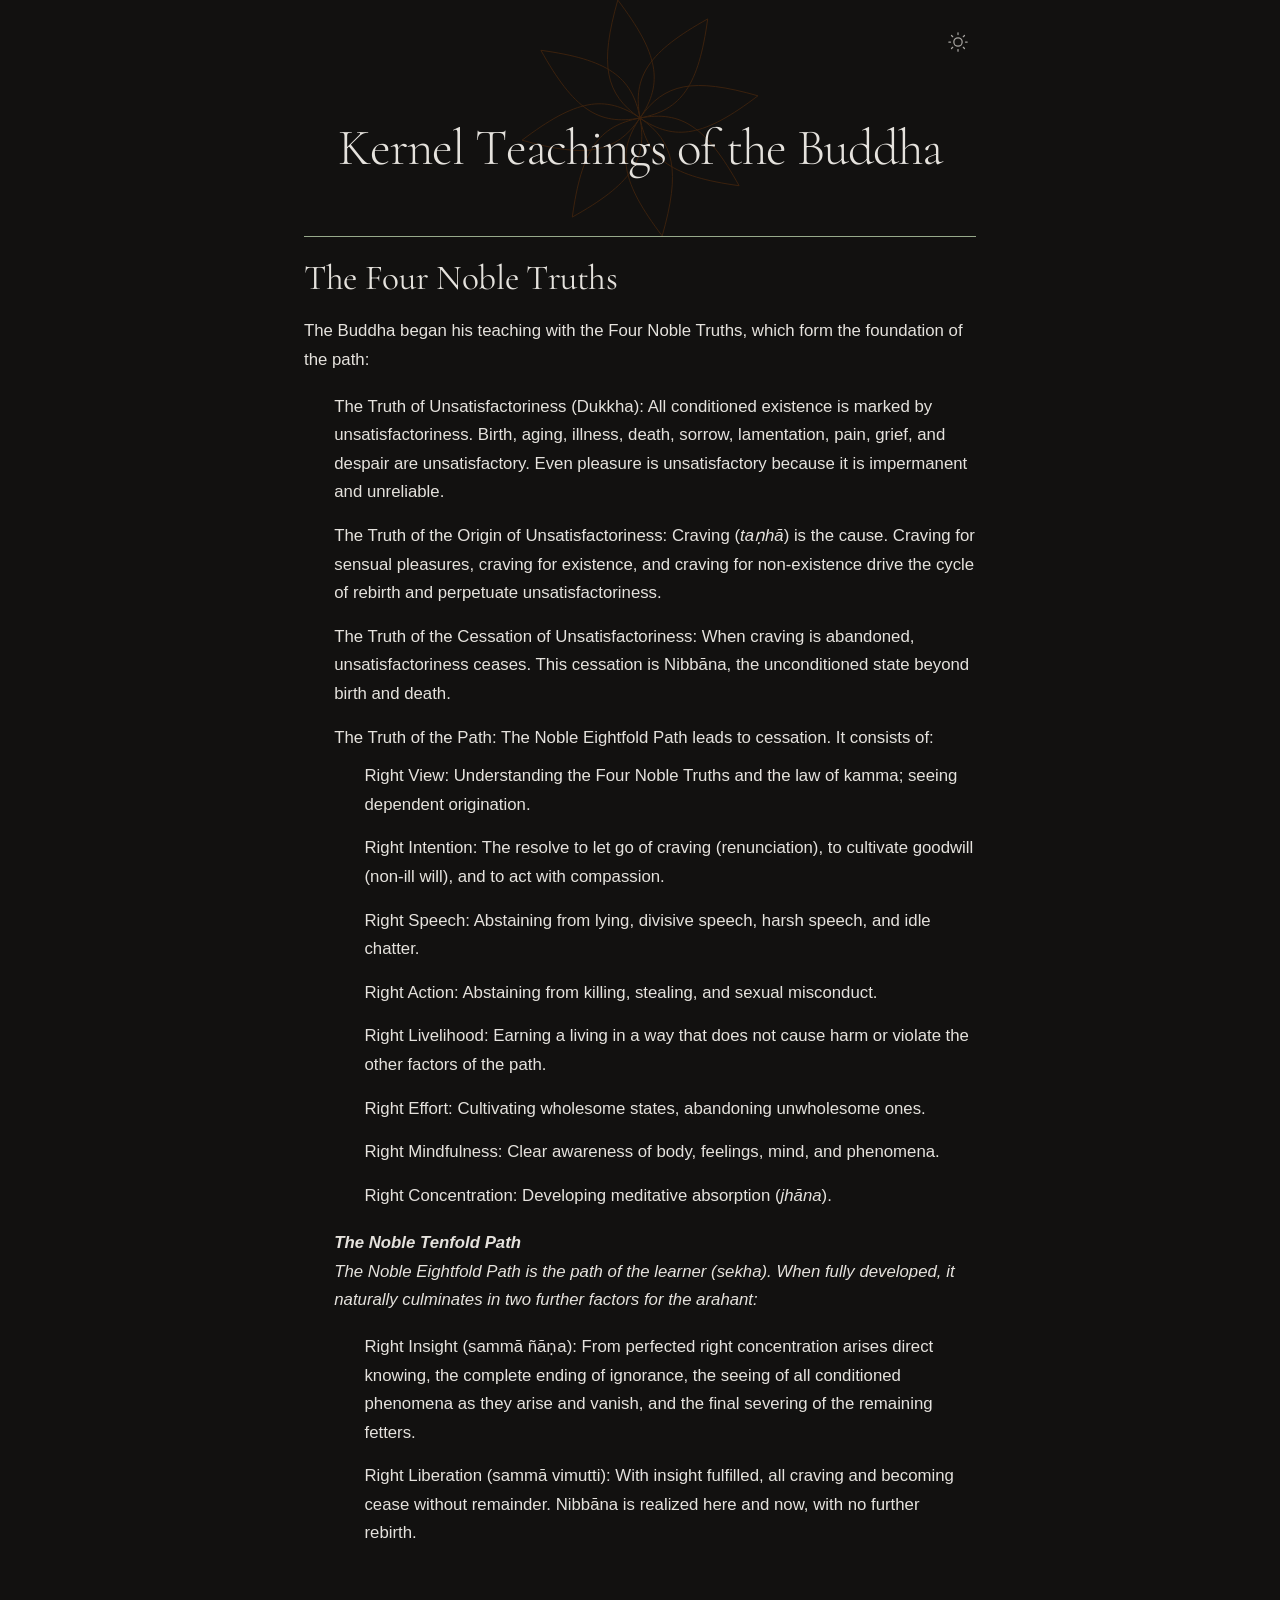
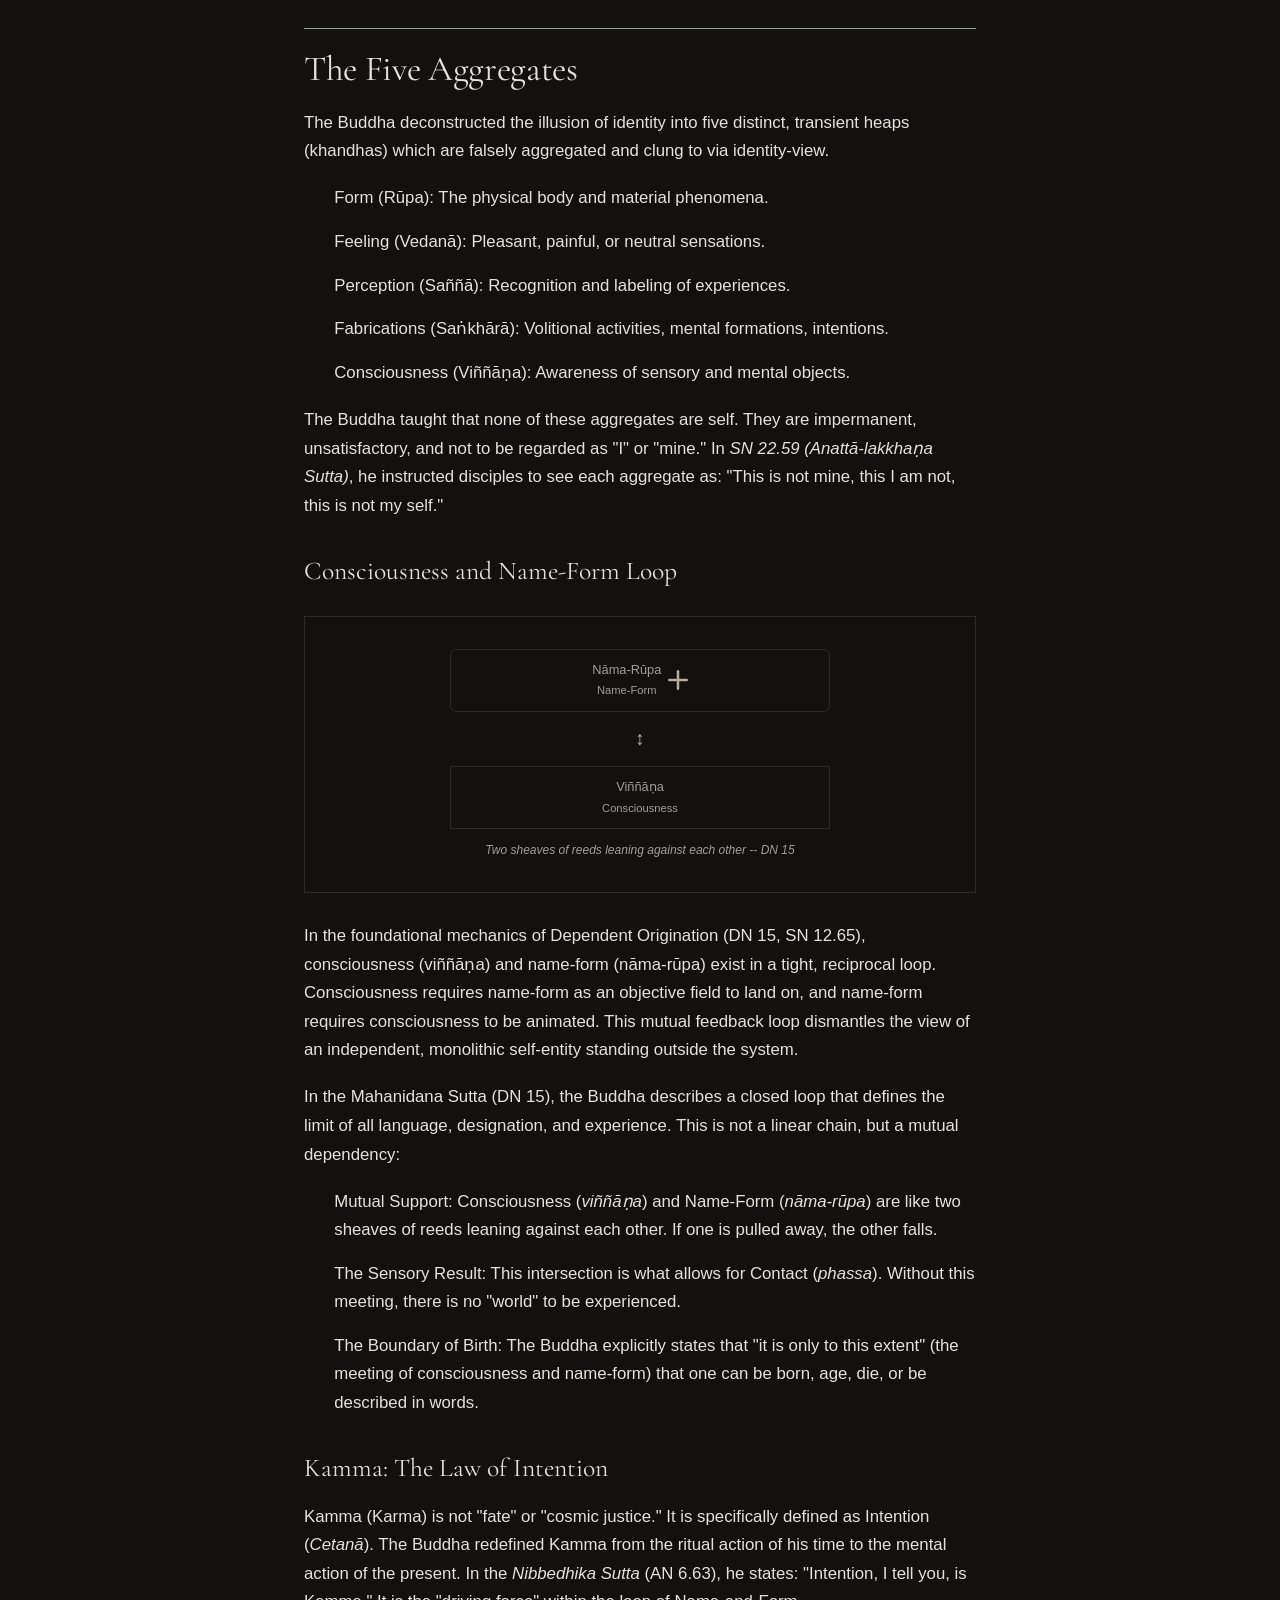
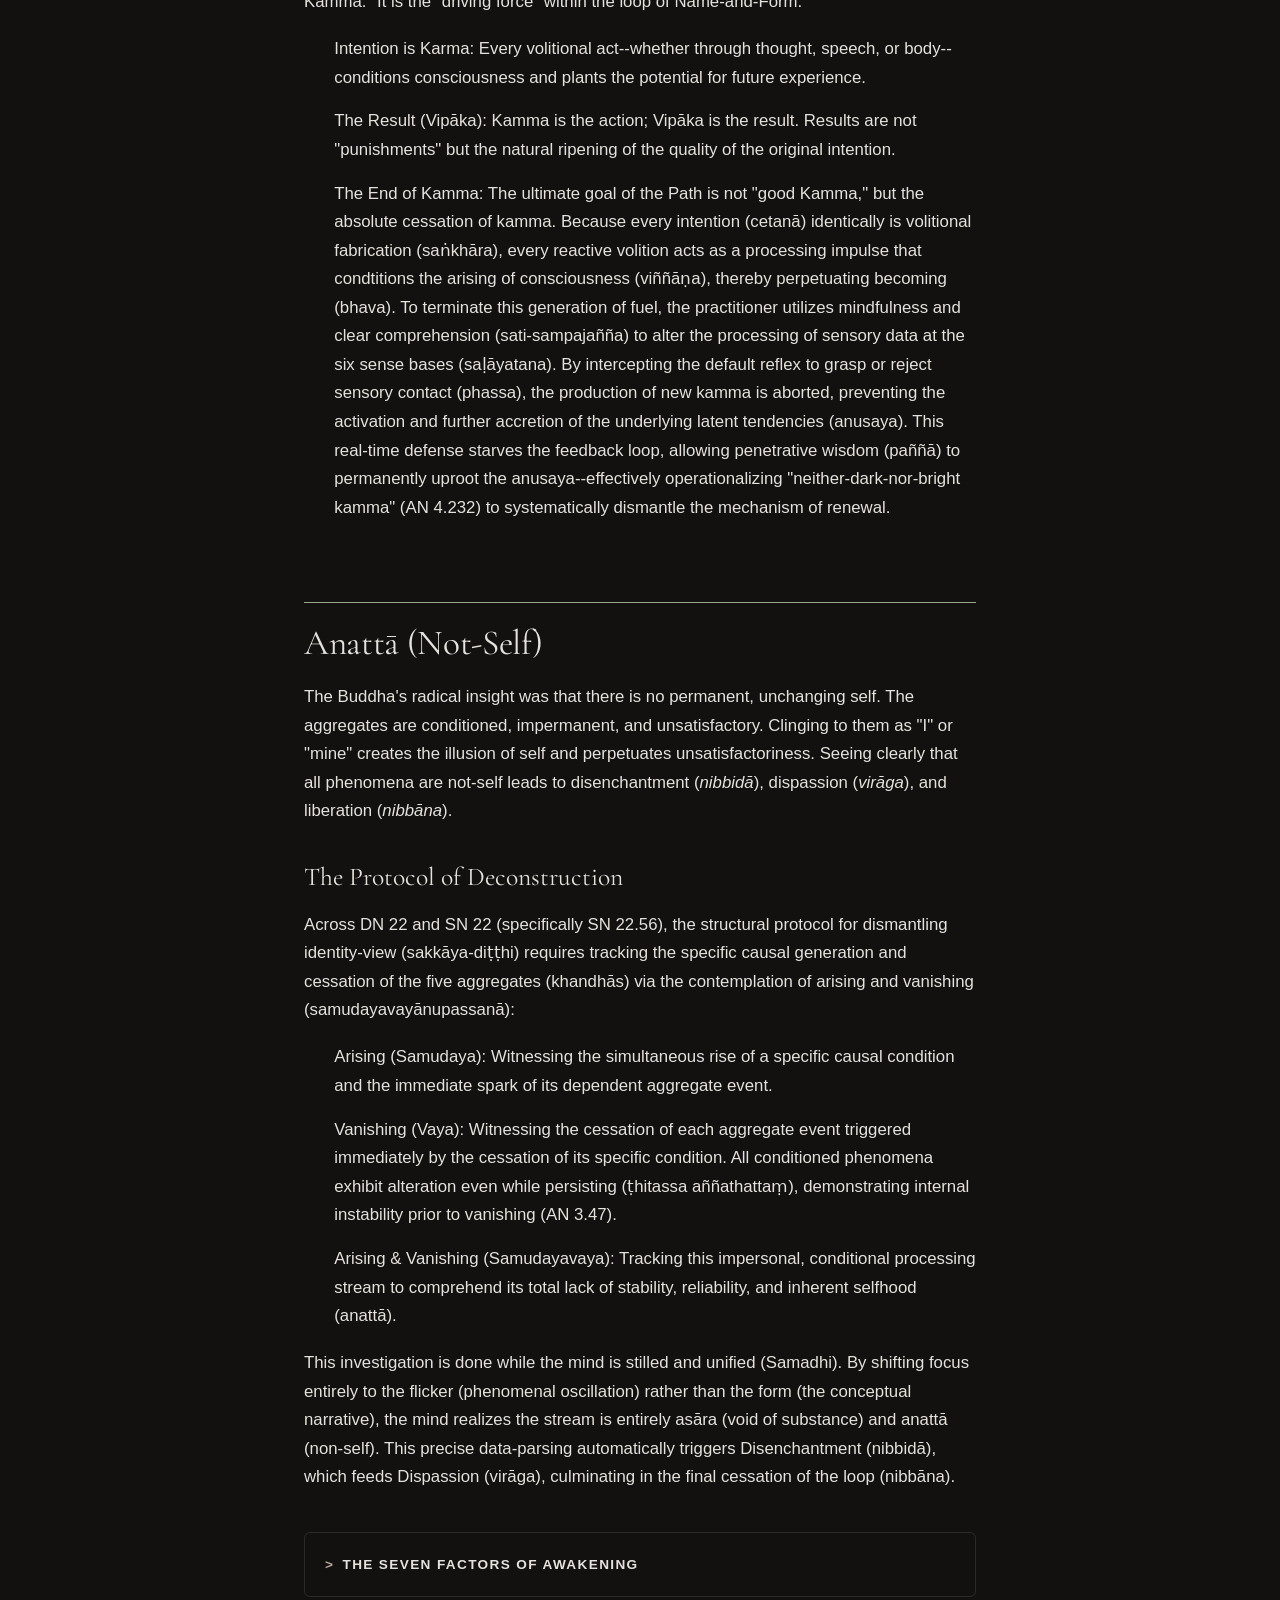
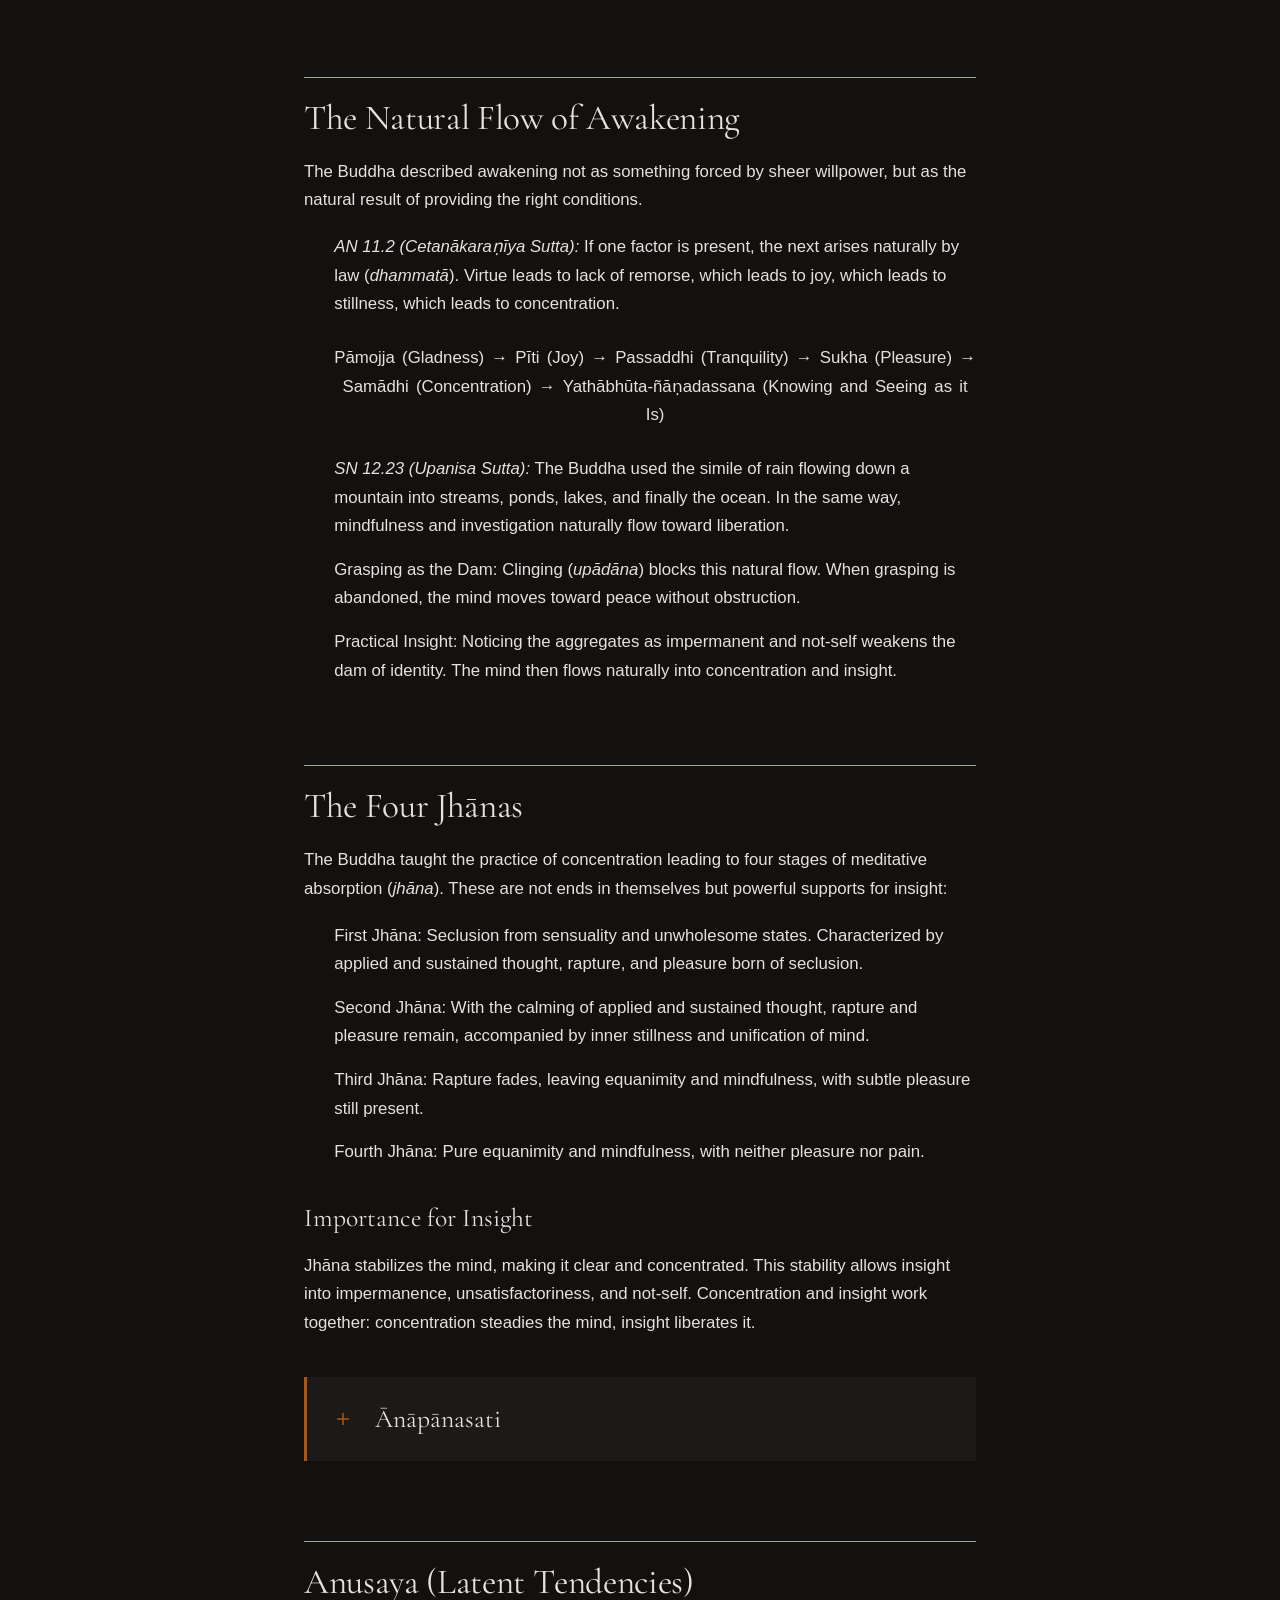
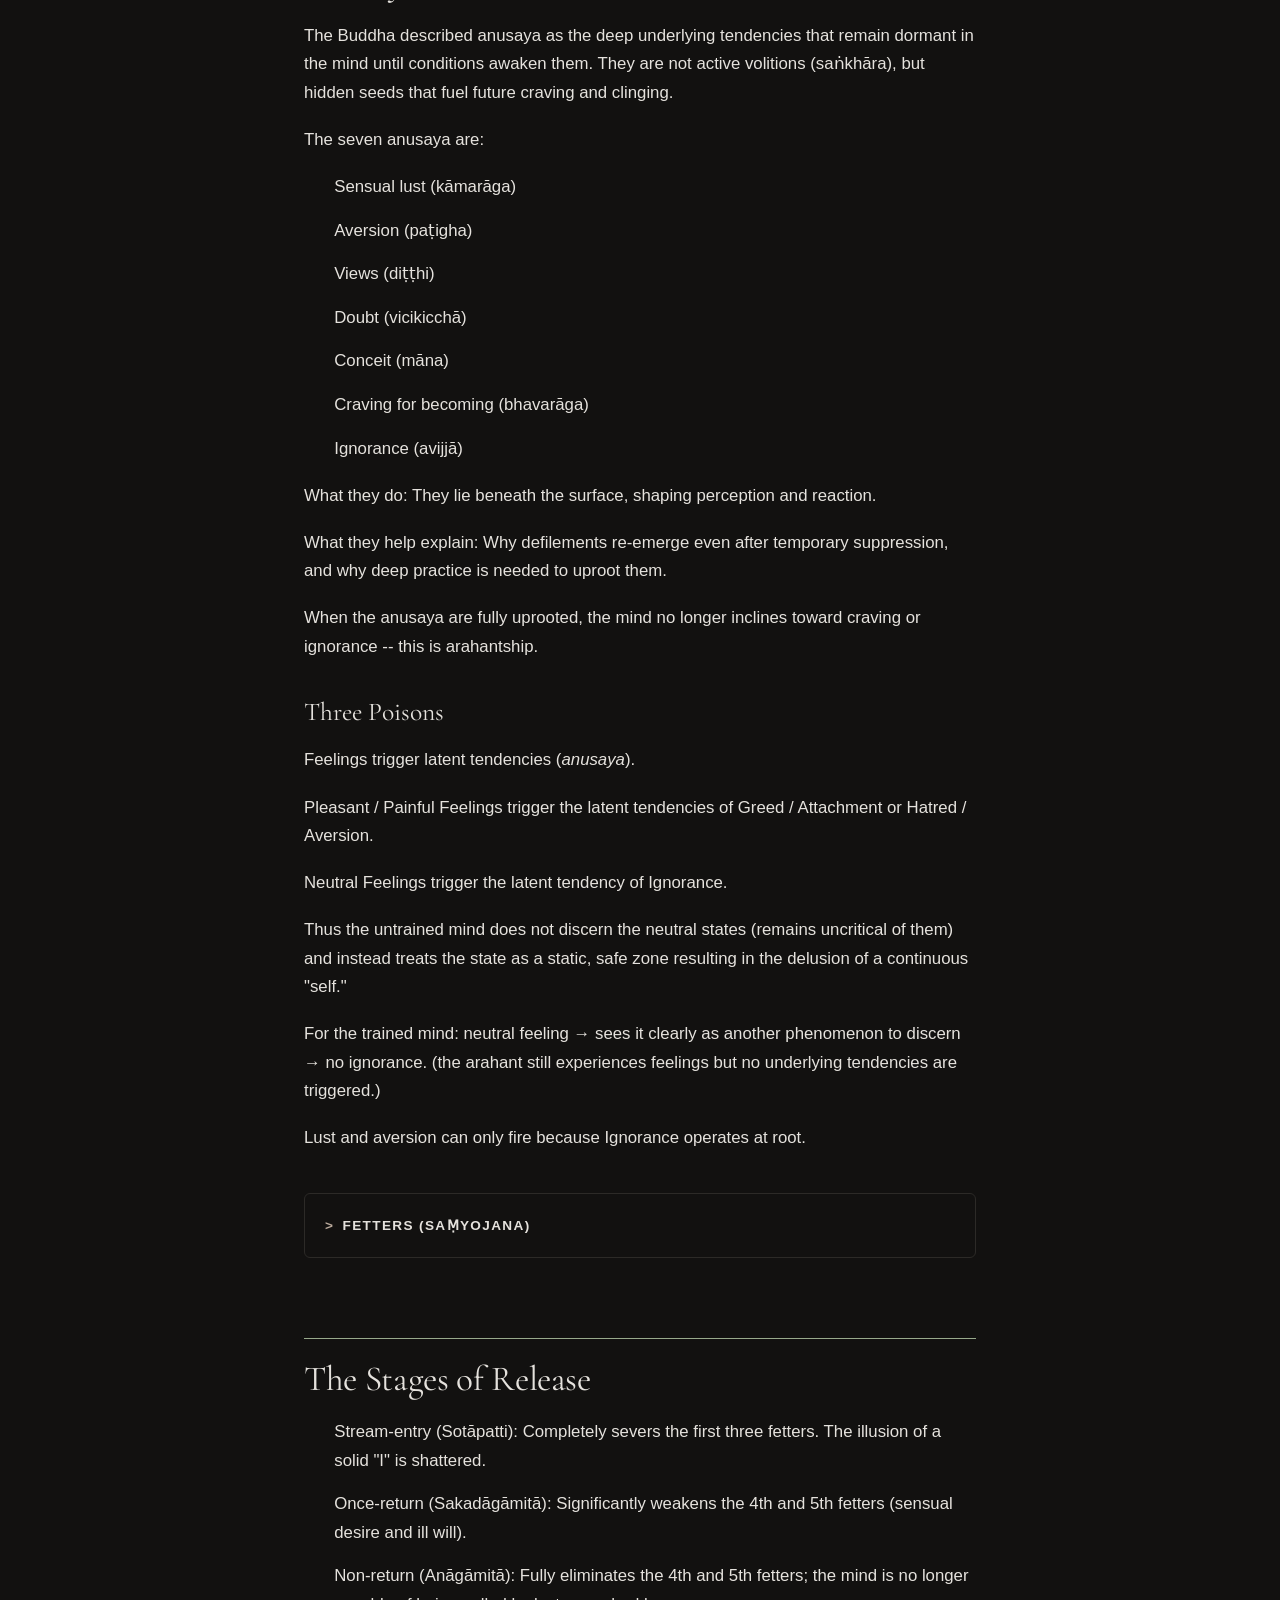
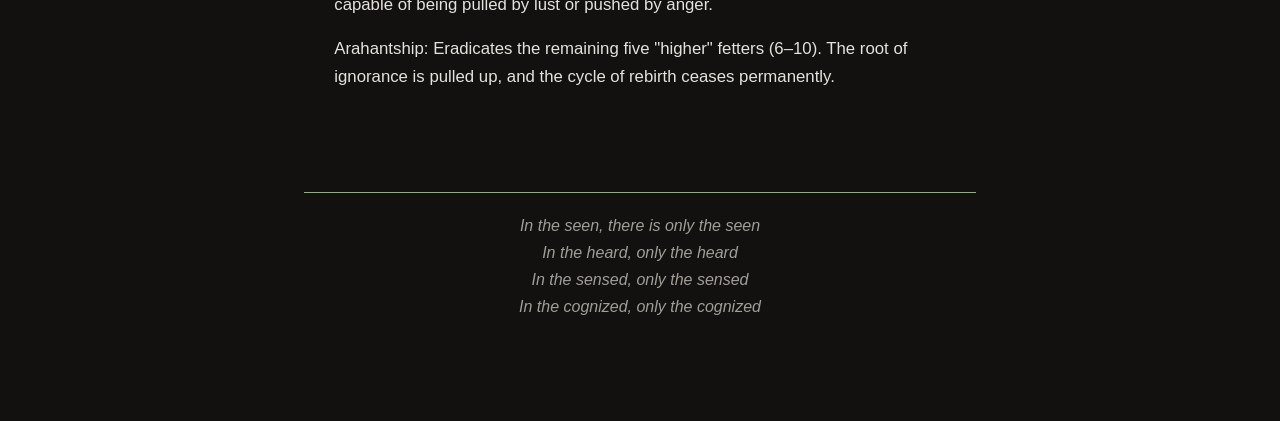
==== commit 2f301f51: "update" ====
--- a/index.html
+++ b/index.html
@@ -11,8 +11,8 @@
     <link rel="preconnect" href="https://fonts.gstatic.com" crossorigin />
     <link href="https://api.fontshare.com/v2/css?f[]=clash-grotesk@400,500,600,700&display=swap" rel="stylesheet" />
     <link href="https://fonts.googleapis.com/css2?family=Cormorant+Garamond:ital,wght@0,300;0,400;0,500;0,600;1,300;1,400&display=swap" rel="stylesheet" />
-    <script type="module" crossorigin src="./assets/index-BfU7qtg_.js"></script>
-    <link rel="stylesheet" crossorigin href="./assets/index-D8uqgT4R.css">
+    <script type="module" crossorigin src="./assets/index-gtHg8z7w.js"></script>
+    <link rel="stylesheet" crossorigin href="./assets/index-C6xfDfqS.css">
   </head>
   <body>
     <div id="root"></div>
--- a/assets/index-C6xfDfqS.css
+++ b/assets/index-C6xfDfqS.css
@@ -0,0 +1 @@
+*,:before,:after{--tw-border-spacing-x: 0;--tw-border-spacing-y: 0;--tw-translate-x: 0;--tw-translate-y: 0;--tw-rotate: 0;--tw-skew-x: 0;--tw-skew-y: 0;--tw-scale-x: 1;--tw-scale-y: 1;--tw-pan-x: ;--tw-pan-y: ;--tw-pinch-zoom: ;--tw-scroll-snap-strictness: proximity;--tw-gradient-from-position: ;--tw-gradient-via-position: ;--tw-gradient-to-position: ;--tw-ordinal: ;--tw-slashed-zero: ;--tw-numeric-figure: ;--tw-numeric-spacing: ;--tw-numeric-fraction: ;--tw-ring-inset: ;--tw-ring-offset-width: 0px;--tw-ring-offset-color: #fff;--tw-ring-color: rgb(59 130 246 / .5);--tw-ring-offset-shadow: 0 0 #0000;--tw-ring-shadow: 0 0 #0000;--tw-shadow: 0 0 #0000;--tw-shadow-colored: 0 0 #0000;--tw-blur: ;--tw-brightness: ;--tw-contrast: ;--tw-grayscale: ;--tw-hue-rotate: ;--tw-invert: ;--tw-saturate: ;--tw-sepia: ;--tw-drop-shadow: ;--tw-backdrop-blur: ;--tw-backdrop-brightness: ;--tw-backdrop-contrast: ;--tw-backdrop-grayscale: ;--tw-backdrop-hue-rotate: ;--tw-backdrop-invert: ;--tw-backdrop-opacity: ;--tw-backdrop-saturate: ;--tw-backdrop-sepia: ;--tw-contain-size: ;--tw-contain-layout: ;--tw-contain-paint: ;--tw-contain-style: }::backdrop{--tw-border-spacing-x: 0;--tw-border-spacing-y: 0;--tw-translate-x: 0;--tw-translate-y: 0;--tw-rotate: 0;--tw-skew-x: 0;--tw-skew-y: 0;--tw-scale-x: 1;--tw-scale-y: 1;--tw-pan-x: ;--tw-pan-y: ;--tw-pinch-zoom: ;--tw-scroll-snap-strictness: proximity;--tw-gradient-from-position: ;--tw-gradient-via-position: ;--tw-gradient-to-position: ;--tw-ordinal: ;--tw-slashed-zero: ;--tw-numeric-figure: ;--tw-numeric-spacing: ;--tw-numeric-fraction: ;--tw-ring-inset: ;--tw-ring-offset-width: 0px;--tw-ring-offset-color: #fff;--tw-ring-color: rgb(59 130 246 / .5);--tw-ring-offset-shadow: 0 0 #0000;--tw-ring-shadow: 0 0 #0000;--tw-shadow: 0 0 #0000;--tw-shadow-colored: 0 0 #0000;--tw-blur: ;--tw-brightness: ;--tw-contrast: ;--tw-grayscale: ;--tw-hue-rotate: ;--tw-invert: ;--tw-saturate: ;--tw-sepia: ;--tw-drop-shadow: ;--tw-backdrop-blur: ;--tw-backdrop-brightness: ;--tw-backdrop-contrast: ;--tw-backdrop-grayscale: ;--tw-backdrop-hue-rotate: ;--tw-backdrop-invert: ;--tw-backdrop-opacity: ;--tw-backdrop-saturate: ;--tw-backdrop-sepia: ;--tw-contain-size: ;--tw-contain-layout: ;--tw-contain-paint: ;--tw-contain-style: }*,:before,:after{box-sizing:border-box;border-width:0;border-style:solid;border-color:#e5e7eb}:before,:after{--tw-content: ""}html,:host{line-height:1.5;-webkit-text-size-adjust:100%;-moz-tab-size:4;-o-tab-size:4;tab-size:4;font-family:ui-sans-serif,system-ui,sans-serif,"Apple Color Emoji","Segoe UI Emoji",Segoe UI Symbol,"Noto Color Emoji";font-feature-settings:normal;font-variation-settings:normal;-webkit-tap-highlight-color:transparent}body{margin:0;line-height:inherit}hr{height:0;color:inherit;border-top-width:1px}abbr:where([title]){-webkit-text-decoration:underline dotted;text-decoration:underline dotted}h1,h2,h3,h4,h5,h6{font-size:inherit;font-weight:inherit}a{color:inherit;text-decoration:inherit}b,strong{font-weight:bolder}code,kbd,samp,pre{font-family:ui-monospace,SFMono-Regular,Menlo,Monaco,Consolas,Liberation Mono,Courier New,monospace;font-feature-settings:normal;font-variation-settings:normal;font-size:1em}small{font-size:80%}sub,sup{font-size:75%;line-height:0;position:relative;vertical-align:baseline}sub{bottom:-.25em}sup{top:-.5em}table{text-indent:0;border-color:inherit;border-collapse:collapse}button,input,optgroup,select,textarea{font-family:inherit;font-feature-settings:inherit;font-variation-settings:inherit;font-size:100%;font-weight:inherit;line-height:inherit;letter-spacing:inherit;color:inherit;margin:0;padding:0}button,select{text-transform:none}button,input:where([type=button]),input:where([type=reset]),input:where([type=submit]){-webkit-appearance:button;background-color:transparent;background-image:none}:-moz-focusring{outline:auto}:-moz-ui-invalid{box-shadow:none}progress{vertical-align:baseline}::-webkit-inner-spin-button,::-webkit-outer-spin-button{height:auto}[type=search]{-webkit-appearance:textfield;outline-offset:-2px}::-webkit-search-decoration{-webkit-appearance:none}::-webkit-file-upload-button{-webkit-appearance:button;font:inherit}summary{display:list-item}blockquote,dl,dd,h1,h2,h3,h4,h5,h6,hr,figure,p,pre{margin:0}fieldset{margin:0;padding:0}legend{padding:0}ol,ul,menu{list-style:none;margin:0;padding:0}dialog{padding:0}textarea{resize:vertical}input::-moz-placeholder,textarea::-moz-placeholder{opacity:1;color:#9ca3af}input::placeholder,textarea::placeholder{opacity:1;color:#9ca3af}button,[role=button]{cursor:pointer}:disabled{cursor:default}img,svg,video,canvas,audio,iframe,embed,object{display:block;vertical-align:middle}img,video{max-width:100%;height:auto}[hidden]:where(:not([hidden=until-found])){display:none}html{scroll-behavior:smooth}body{font-family:Clash Grotesk,sans-serif;background-color:var(--bg);color:var(--fg);line-height:1.7;margin:0;padding:0;-webkit-font-smoothing:antialiased;-moz-osx-font-smoothing:grayscale;transition:background-color .3s ease,color .3s ease}h1,h2,h3,h4,h5,h6{font-family:Cormorant Garamond,serif;color:var(--fg);line-height:1.2;margin-top:0;word-break:keep-all}h1{font-size:3.2rem;font-weight:300;letter-spacing:-.02em;line-height:1.1}h2{font-size:2.2rem;font-weight:400;letter-spacing:-.01em;margin:0 0 .5em}h3{font-size:1.6rem;font-weight:400;letter-spacing:0;margin:1.4em 0 .6em}h4{font-family:Cormorant Garamond,serif;font-size:1.25rem;font-weight:500;margin:1.4em 0 .5em}p{margin:1.1em 0;font-size:1.05rem;line-height:1.7}ol,ul{margin:1em 0 1em 1.8em;padding-left:0;font-size:1.05rem;line-height:1.7}li{margin-bottom:.9em}li>ul,li>ol{margin-top:.6em;margin-bottom:.6em}.char{display:inline-block}.bold{font-weight:500}.section-number{font-family:Inter,sans-serif;font-weight:500;font-size:.7rem;line-height:1;letter-spacing:.08em;color:var(--accent);text-transform:uppercase;display:block;margin-bottom:.8rem}.hairline{border:none;border-top:1px solid #97a98b;margin:0 0 1.2rem;width:100%}details.anapanasati{margin:2.5em 0;border-left:3px solid #B45309;background-color:#fff;padding:0;overflow:hidden;transition:background-color .3s ease}.dark details.anapanasati{background-color:var(--accent-light)}details.anapanasati summary{list-style:none;cursor:pointer;padding:20px 24px;display:flex;align-items:center;gap:.8em;-webkit-user-select:none;-moz-user-select:none;user-select:none;font-family:Cormorant Garamond,serif;font-size:1.6rem;font-weight:400;color:#1c1917}.dark details.anapanasati summary{color:var(--fg)}details.anapanasati summary::-webkit-details-marker{display:none}details.anapanasati summary .plus-icon{display:inline-flex;align-items:center;justify-content:center;width:24px;height:24px;flex-shrink:0;transition:transform .3s ease;color:#b45309}details.anapanasati summary .plus-icon svg{width:16px;height:16px}details.anapanasati summary .plus-icon .vertical-line{transition:opacity .3s ease}details.anapanasati[open] summary .plus-icon{transform:rotate(45deg)}details.anapanasati[open] summary .plus-icon .vertical-line{opacity:0}details.anapanasati .content-wrap{max-height:0;overflow:hidden;transition:max-height .7s ease}details.anapanasati[open] .content-wrap{max-height:2000px}details.anapanasati .content-inner{padding:0 24px 24px 52px}details.dropdown-section{border:1px solid var(--border);border-radius:6px;background:var(--bg);overflow:hidden;transition:background-color .3s ease,border-color .3s ease}details.dropdown-section[open]{background:var(--accent-light);border-color:var(--accent)}details.dropdown-section summary{list-style:none;cursor:pointer;-webkit-user-select:none;-moz-user-select:none;user-select:none;display:flex;align-items:center;gap:.6em;padding:20px;font-family:Inter,sans-serif;color:var(--fg);text-transform:uppercase;font-weight:600;font-size:.85rem;letter-spacing:.1em}details.dropdown-section summary::-webkit-details-marker{display:none}details.dropdown-section summary .arrow{display:inline-block;transition:transform .3s ease;color:var(--accent)}details.dropdown-section[open] summary .arrow{transform:rotate(90deg)}details.dropdown-section .content-wrap{max-height:0;overflow:hidden;transition:max-height .5s ease}details.dropdown-section[open] .content-wrap{max-height:2500px}details.dropdown-section .content-inner{padding:0 20px 24px;color:var(--fg)}details.dropdown-section .content-inner p,details.dropdown-section .content-inner li{color:var(--fg-secondary)}details.dropdown-section .content-inner .bold{color:var(--fg)}details.name-form{width:100%;overflow:hidden;border:1px solid var(--border);border-radius:6px;background:var(--bg);transition:background-color .3s ease,border-color .3s ease}details.name-form[open]{background:var(--accent-light);border-color:var(--accent)}details.name-form summary{list-style:none;cursor:pointer;-webkit-user-select:none;-moz-user-select:none;user-select:none;display:flex;align-items:center;justify-content:center;gap:.5em}details.name-form summary::-webkit-details-marker{display:none}details.name-form summary .expand-icon{display:inline-flex;align-items:center;justify-content:center;width:20px;height:20px;flex-shrink:0;transition:transform .3s ease;color:var(--accent)}details.name-form .expand-icon .vertical-line{transition:opacity .3s ease}details.name-form[open] .expand-icon{transform:rotate(45deg)}details.name-form[open] .expand-icon .vertical-line{opacity:0}details.name-form .content-wrap{max-height:0;overflow:hidden;transition:max-height .5s ease}details.name-form[open] .content-wrap{max-height:800px}details.name-form .content-wrap .content-inner{padding:12px 20px 24px}.hindrance-overlay{position:fixed;inset:0;background:#00000080;display:flex;align-items:center;justify-content:center;z-index:100}.hindrance-modal{background:var(--bg);border:1px solid var(--border);border-radius:12px;padding:24px 32px;max-width:300px;width:100%;font-size:1rem}.hindrance-modal ul{list-style:disc;padding-left:20px;margin:0}.hindrance-modal li{margin-bottom:.5em}.hindrance-modal li:last-child{margin-bottom:0}.hindrance-link{text-decoration:underline;cursor:pointer}@media(max-width:720px){h1{font-size:2.4rem}h2{font-size:1.8rem}h3{font-size:1.35rem}p,ol,ul{font-size:1rem}}.sr-only{position:absolute;width:1px;height:1px;padding:0;margin:-1px;overflow:hidden;clip:rect(0,0,0,0);white-space:nowrap;border-width:0}.pointer-events-none{pointer-events:none}.visible{visibility:visible}.invisible{visibility:hidden}.static{position:static}.fixed{position:fixed}.absolute{position:absolute}.relative{position:relative}.inset-0{inset:0}.inset-x-0{left:0;right:0}.inset-y-0{top:0;bottom:0}.-bottom-12{bottom:-3rem}.-left-12{left:-3rem}.-right-12{right:-3rem}.-top-12{top:-3rem}.bottom-0{bottom:0}.left-0{left:0}.left-1\/2{left:50%}.left-2{left:.5rem}.left-\[50\%\]{left:50%}.right-0{right:0}.right-1{right:.25rem}.right-2{right:.5rem}.right-3{right:.75rem}.right-4{right:1rem}.top-0{top:0}.top-1\.5{top:.375rem}.top-1\/2{top:50%}.top-3\.5{top:.875rem}.top-4{top:1rem}.top-\[1px\]{top:1px}.top-\[50\%\]{top:50%}.top-\[60\%\]{top:60%}.top-full{top:100%}.isolate{isolation:isolate}.z-10{z-index:10}.z-20{z-index:20}.z-50{z-index:50}.z-\[1\]{z-index:1}.order-first{order:-9999}.order-last{order:9999}.col-start-2{grid-column-start:2}.row-span-2{grid-row:span 2 / span 2}.row-start-1{grid-row-start:1}.\!m-0{margin:0!important}.-mx-1{margin-left:-.25rem;margin-right:-.25rem}.-my-2{margin-top:-.5rem;margin-bottom:-.5rem}.mx-2{margin-left:.5rem;margin-right:.5rem}.mx-3\.5{margin-left:.875rem;margin-right:.875rem}.mx-auto{margin-left:auto;margin-right:auto}.my-0{margin-top:0;margin-bottom:0}.my-0\.5{margin-top:.125rem;margin-bottom:.125rem}.my-1{margin-top:.25rem;margin-bottom:.25rem}.-ml-4{margin-left:-1rem}.-mt-4{margin-top:-1rem}.mb-2{margin-bottom:.5rem}.mb-3{margin-bottom:.75rem}.ml-1{margin-left:.25rem}.ml-4{margin-left:1rem}.ml-auto{margin-left:auto}.mt-1\.5{margin-top:.375rem}.mt-2{margin-top:.5rem}.mt-4{margin-top:1rem}.mt-auto{margin-top:auto}.line-clamp-1{overflow:hidden;display:-webkit-box;-webkit-box-orient:vertical;-webkit-line-clamp:1}.line-clamp-2{overflow:hidden;display:-webkit-box;-webkit-box-orient:vertical;-webkit-line-clamp:2}.block{display:block}.flex{display:flex}.inline-flex{display:inline-flex}.table{display:table}.table-caption{display:table-caption}.table-cell{display:table-cell}.table-row{display:table-row}.grid{display:grid}.hidden{display:none}.aspect-square{aspect-ratio:1 / 1}.aspect-video{aspect-ratio:16 / 9}.size-10{width:2.5rem;height:2.5rem}.size-2{width:.5rem;height:.5rem}.size-2\.5{width:.625rem;height:.625rem}.size-3{width:.75rem;height:.75rem}.size-3\.5{width:.875rem;height:.875rem}.size-4{width:1rem;height:1rem}.size-6{width:1.5rem;height:1.5rem}.size-7{width:1.75rem;height:1.75rem}.size-8{width:2rem;height:2rem}.size-9{width:2.25rem;height:2.25rem}.size-auto{width:auto;height:auto}.size-full{width:100%;height:100%}.h-1\.5{height:.375rem}.h-10{height:2.5rem}.h-12{height:3rem}.h-2{height:.5rem}.h-2\.5{height:.625rem}.h-4{height:1rem}.h-5{height:1.25rem}.h-6{height:1.5rem}.h-7{height:1.75rem}.h-8{height:2rem}.h-9{height:2.25rem}.h-\[1\.15rem\]{height:1.15rem}.h-\[calc\(100\%-1px\)\]{height:calc(100% - 1px)}.h-\[var\(--radix-navigation-menu-viewport-height\)\]{height:var(--radix-navigation-menu-viewport-height)}.h-\[var\(--radix-select-trigger-height\)\]{height:var(--radix-select-trigger-height)}.h-auto{height:auto}.h-full{height:100%}.h-px{height:1px}.h-svh{height:100svh}.max-h-\[300px\]{max-height:300px}.min-h-0{min-height:0px}.min-h-16{min-height:4rem}.min-h-4{min-height:1rem}.min-h-svh{min-height:100svh}.w-0{width:0px}.w-1{width:.25rem}.w-2{width:.5rem}.w-2\.5{width:.625rem}.w-3{width:.75rem}.w-3\/4{width:75%}.w-4{width:1rem}.w-5{width:1.25rem}.w-64{width:16rem}.w-72{width:18rem}.w-8{width:2rem}.w-9{width:2.25rem}.w-\[100px\]{width:100px}.w-auto{width:auto}.w-fit{width:-moz-fit-content;width:fit-content}.w-full{width:100%}.w-max{width:-moz-max-content;width:max-content}.w-px{width:1px}.min-w-0{min-width:0px}.min-w-10{min-width:2.5rem}.min-w-5{min-width:1.25rem}.min-w-8{min-width:2rem}.min-w-9{min-width:2.25rem}.min-w-\[12rem\]{min-width:12rem}.min-w-\[8rem\]{min-width:8rem}.min-w-\[var\(--radix-select-trigger-width\)\]{min-width:var(--radix-select-trigger-width)}.max-w-\[calc\(100\%-2rem\)\]{max-width:calc(100% - 2rem)}.max-w-max{max-width:-moz-max-content;max-width:max-content}.max-w-sm{max-width:24rem}.flex-1{flex:1 1 0%}.shrink-0{flex-shrink:0}.grow{flex-grow:1}.grow-0{flex-grow:0}.basis-full{flex-basis:100%}.caption-bottom{caption-side:bottom}.border-collapse{border-collapse:collapse}.-translate-x-1\/2{--tw-translate-x: -50%;transform:translate(var(--tw-translate-x),var(--tw-translate-y)) rotate(var(--tw-rotate)) skew(var(--tw-skew-x)) skewY(var(--tw-skew-y)) scaleX(var(--tw-scale-x)) scaleY(var(--tw-scale-y))}.-translate-x-px{--tw-translate-x: -1px;transform:translate(var(--tw-translate-x),var(--tw-translate-y)) rotate(var(--tw-rotate)) skew(var(--tw-skew-x)) skewY(var(--tw-skew-y)) scaleX(var(--tw-scale-x)) scaleY(var(--tw-scale-y))}.-translate-y-1\/2{--tw-translate-y: -50%;transform:translate(var(--tw-translate-x),var(--tw-translate-y)) rotate(var(--tw-rotate)) skew(var(--tw-skew-x)) skewY(var(--tw-skew-y)) scaleX(var(--tw-scale-x)) scaleY(var(--tw-scale-y))}.translate-x-\[-50\%\]{--tw-translate-x: -50%;transform:translate(var(--tw-translate-x),var(--tw-translate-y)) rotate(var(--tw-rotate)) skew(var(--tw-skew-x)) skewY(var(--tw-skew-y)) scaleX(var(--tw-scale-x)) scaleY(var(--tw-scale-y))}.translate-x-px{--tw-translate-x: 1px;transform:translate(var(--tw-translate-x),var(--tw-translate-y)) rotate(var(--tw-rotate)) skew(var(--tw-skew-x)) skewY(var(--tw-skew-y)) scaleX(var(--tw-scale-x)) scaleY(var(--tw-scale-y))}.translate-y-0\.5{--tw-translate-y: .125rem;transform:translate(var(--tw-translate-x),var(--tw-translate-y)) rotate(var(--tw-rotate)) skew(var(--tw-skew-x)) skewY(var(--tw-skew-y)) scaleX(var(--tw-scale-x)) scaleY(var(--tw-scale-y))}.translate-y-\[-50\%\]{--tw-translate-y: -50%;transform:translate(var(--tw-translate-x),var(--tw-translate-y)) rotate(var(--tw-rotate)) skew(var(--tw-skew-x)) skewY(var(--tw-skew-y)) scaleX(var(--tw-scale-x)) scaleY(var(--tw-scale-y))}.translate-y-\[calc\(-50\%_-_2px\)\]{--tw-translate-y: calc(-50% - 2px) ;transform:translate(var(--tw-translate-x),var(--tw-translate-y)) rotate(var(--tw-rotate)) skew(var(--tw-skew-x)) skewY(var(--tw-skew-y)) scaleX(var(--tw-scale-x)) scaleY(var(--tw-scale-y))}.rotate-45{--tw-rotate: 45deg;transform:translate(var(--tw-translate-x),var(--tw-translate-y)) rotate(var(--tw-rotate)) skew(var(--tw-skew-x)) skewY(var(--tw-skew-y)) scaleX(var(--tw-scale-x)) scaleY(var(--tw-scale-y))}.rotate-90{--tw-rotate: 90deg;transform:translate(var(--tw-translate-x),var(--tw-translate-y)) rotate(var(--tw-rotate)) skew(var(--tw-skew-x)) skewY(var(--tw-skew-y)) scaleX(var(--tw-scale-x)) scaleY(var(--tw-scale-y))}.transform{transform:translate(var(--tw-translate-x),var(--tw-translate-y)) rotate(var(--tw-rotate)) skew(var(--tw-skew-x)) skewY(var(--tw-skew-y)) scaleX(var(--tw-scale-x)) scaleY(var(--tw-scale-y))}@keyframes caret-blink{0%,70%,to{opacity:1}20%,50%{opacity:0}}.animate-caret-blink{animation:caret-blink 1.25s ease-out infinite}@keyframes pulse{50%{opacity:.5}}.animate-pulse{animation:pulse 2s cubic-bezier(.4,0,.6,1) infinite}@keyframes spin{to{transform:rotate(360deg)}}.animate-spin{animation:spin 1s linear infinite}.cursor-default{cursor:default}.cursor-text{cursor:text}.touch-none{touch-action:none}.select-none{-webkit-user-select:none;-moz-user-select:none;user-select:none}.resize-none{resize:none}.scroll-my-1{scroll-margin-top:.25rem;scroll-margin-bottom:.25rem}.scroll-py-1{scroll-padding-top:.25rem;scroll-padding-bottom:.25rem}.list-disc{list-style-type:disc}.list-none{list-style-type:none}.auto-rows-min{grid-auto-rows:min-content}.grid-cols-\[0_1fr\]{grid-template-columns:0 1fr}.grid-rows-\[auto_auto\]{grid-template-rows:auto auto}.flex-row{flex-direction:row}.flex-col{flex-direction:column}.flex-col-reverse{flex-direction:column-reverse}.flex-wrap{flex-wrap:wrap}.place-content-center{place-content:center}.items-start{align-items:flex-start}.items-end{align-items:flex-end}.items-center{align-items:center}.items-stretch{align-items:stretch}.justify-start{justify-content:flex-start}.justify-center{justify-content:center}.justify-between{justify-content:space-between}.justify-items-start{justify-items:start}.gap-0\.5{gap:.125rem}.gap-1{gap:.25rem}.gap-1\.5{gap:.375rem}.gap-2{gap:.5rem}.gap-2\.5{gap:.625rem}.gap-3{gap:.75rem}.gap-4{gap:1rem}.gap-6{gap:1.5rem}.gap-7{gap:1.75rem}.gap-\[--spacing\(var\(--gap\)\)\]{gap:var(--spacing(var(--gap)))}.gap-y-0\.5{row-gap:.125rem}.self-start{align-self:flex-start}.self-stretch{align-self:stretch}.justify-self-end{justify-self:end}.overflow-auto{overflow:auto}.overflow-hidden{overflow:hidden}.overflow-x-auto{overflow-x:auto}.overflow-y-auto{overflow-y:auto}.overflow-x-hidden{overflow-x:hidden}.whitespace-nowrap{white-space:nowrap}.text-balance{text-wrap:balance}.break-words{overflow-wrap:break-word}.rounded-\[2px\]{border-radius:2px}.rounded-\[4px\]{border-radius:4px}.rounded-\[calc\(var\(--radius\)-5px\)\]{border-radius:calc(var(--radius) - 5px)}.rounded-\[inherit\]{border-radius:inherit}.rounded-full{border-radius:9999px}.rounded-lg{border-radius:var(--radius)}.rounded-md{border-radius:calc(var(--radius) - 2px)}.rounded-none{border-radius:0}.rounded-sm{border-radius:calc(var(--radius) - 4px)}.rounded-xl{border-radius:calc(var(--radius) + 4px)}.rounded-xs{border-radius:calc(var(--radius) - 6px)}.rounded-l-md{border-top-left-radius:calc(var(--radius) - 2px);border-bottom-left-radius:calc(var(--radius) - 2px)}.rounded-r-md{border-top-right-radius:calc(var(--radius) - 2px);border-bottom-right-radius:calc(var(--radius) - 2px)}.rounded-tl-sm{border-top-left-radius:calc(var(--radius) - 4px)}.border{border-width:1px}.border-0{border-width:0px}.border-\[1\.5px\]{border-width:1.5px}.border-y{border-top-width:1px;border-bottom-width:1px}.border-b{border-bottom-width:1px}.border-l{border-left-width:1px}.border-r{border-right-width:1px}.border-t{border-top-width:1px}.border-dashed{border-style:dashed}.border-border{border-color:hsl(var(--border))}.border-border\/50{border-color:hsl(var(--border) / .5)}.border-input{border-color:hsl(var(--input))}.border-primary{border-color:hsl(var(--primary))}.border-sidebar-border{border-color:hsl(var(--sidebar-border))}.border-transparent{border-color:transparent}.border-l-transparent{border-left-color:transparent}.border-t-transparent{border-top-color:transparent}.bg-accent{background-color:hsl(var(--accent))}.bg-background{background-color:hsl(var(--background))}.bg-black\/50{background-color:#00000080}.bg-border{background-color:hsl(var(--border))}.bg-card{background-color:hsl(var(--card))}.bg-destructive{--tw-bg-opacity: 1;background-color:hsl(var(--destructive) / var(--tw-bg-opacity, 1))}.bg-foreground{background-color:hsl(var(--foreground))}.bg-input{background-color:hsl(var(--input))}.bg-muted{background-color:hsl(var(--muted))}.bg-muted\/50{background-color:hsl(var(--muted) / .5)}.bg-popover{background-color:hsl(var(--popover))}.bg-primary{background-color:hsl(var(--primary))}.bg-primary\/20{background-color:hsl(var(--primary) / .2)}.bg-secondary{background-color:hsl(var(--secondary))}.bg-sidebar{background-color:hsl(var(--sidebar-background))}.bg-sidebar-border{background-color:hsl(var(--sidebar-border))}.bg-transparent{background-color:transparent}.bg-white{--tw-bg-opacity: 1;background-color:rgb(255 255 255 / var(--tw-bg-opacity, 1))}.fill-current{fill:currentColor}.fill-foreground{fill:hsl(var(--foreground))}.fill-primary{fill:hsl(var(--primary))}.p-0{padding:0}.p-1{padding:.25rem}.p-2{padding:.5rem}.p-3{padding:.75rem}.p-4{padding:1rem}.p-6{padding:1.5rem}.p-\[3px\]{padding:3px}.p-px{padding:1px}.px-1{padding-left:.25rem;padding-right:.25rem}.px-1\.5{padding-left:.375rem;padding-right:.375rem}.px-2{padding-left:.5rem;padding-right:.5rem}.px-2\.5{padding-left:.625rem;padding-right:.625rem}.px-3{padding-left:.75rem;padding-right:.75rem}.px-4{padding-left:1rem;padding-right:1rem}.px-6{padding-left:1.5rem;padding-right:1.5rem}.py-0\.5{padding-top:.125rem;padding-bottom:.125rem}.py-1{padding-top:.25rem;padding-bottom:.25rem}.py-1\.5{padding-top:.375rem;padding-bottom:.375rem}.py-2{padding-top:.5rem;padding-bottom:.5rem}.py-3{padding-top:.75rem;padding-bottom:.75rem}.py-4{padding-top:1rem;padding-bottom:1rem}.py-6{padding-top:1.5rem;padding-bottom:1.5rem}.pb-3{padding-bottom:.75rem}.pb-4{padding-bottom:1rem}.pl-2{padding-left:.5rem}.pl-3{padding-left:.75rem}.pl-4{padding-left:1rem}.pl-8{padding-left:2rem}.pr-1{padding-right:.25rem}.pr-2{padding-right:.5rem}.pr-2\.5{padding-right:.625rem}.pr-3{padding-right:.75rem}.pr-8{padding-right:2rem}.pt-0{padding-top:0}.pt-3{padding-top:.75rem}.pt-4{padding-top:1rem}.text-left{text-align:left}.text-center{text-align:center}.align-middle{vertical-align:middle}.font-mono{font-family:ui-monospace,SFMono-Regular,Menlo,Monaco,Consolas,Liberation Mono,Courier New,monospace}.font-sans{font-family:ui-sans-serif,system-ui,sans-serif,"Apple Color Emoji","Segoe UI Emoji",Segoe UI Symbol,"Noto Color Emoji"}.text-\[0\.8rem\]{font-size:.8rem}.text-base{font-size:1rem;line-height:1.5rem}.text-lg{font-size:1.125rem;line-height:1.75rem}.text-sm{font-size:.875rem;line-height:1.25rem}.text-sm\/relaxed{font-size:.875rem;line-height:1.625}.text-xs{font-size:.75rem;line-height:1rem}.font-medium{font-weight:500}.font-normal{font-weight:400}.font-semibold{font-weight:600}.uppercase{text-transform:uppercase}.italic{font-style:italic}.tabular-nums{--tw-numeric-spacing: tabular-nums;font-variant-numeric:var(--tw-ordinal) var(--tw-slashed-zero) var(--tw-numeric-figure) var(--tw-numeric-spacing) var(--tw-numeric-fraction)}.leading-none{line-height:1}.leading-normal{line-height:1.5}.leading-snug{line-height:1.375}.tracking-tight{letter-spacing:-.025em}.tracking-widest{letter-spacing:.1em}.text-accent-foreground{color:hsl(var(--accent-foreground))}.text-background{color:hsl(var(--background))}.text-card-foreground{color:hsl(var(--card-foreground))}.text-current{color:currentColor}.text-destructive{--tw-text-opacity: 1;color:hsl(var(--destructive) / var(--tw-text-opacity, 1))}.text-foreground{color:hsl(var(--foreground))}.text-muted-foreground{color:hsl(var(--muted-foreground))}.text-popover-foreground{color:hsl(var(--popover-foreground))}.text-primary{color:hsl(var(--primary))}.text-primary-foreground{color:hsl(var(--primary-foreground))}.text-secondary-foreground{color:hsl(var(--secondary-foreground))}.text-sidebar-foreground{color:hsl(var(--sidebar-foreground))}.text-sidebar-foreground\/70{color:hsl(var(--sidebar-foreground) / .7)}.text-white{--tw-text-opacity: 1;color:rgb(255 255 255 / var(--tw-text-opacity, 1))}.underline-offset-4{text-underline-offset:4px}.opacity-0{opacity:0}.opacity-50{opacity:.5}.opacity-70{opacity:.7}.shadow{--tw-shadow: 0 1px 3px 0 rgb(0 0 0 / .1), 0 1px 2px -1px rgb(0 0 0 / .1);--tw-shadow-colored: 0 1px 3px 0 var(--tw-shadow-color), 0 1px 2px -1px var(--tw-shadow-color);box-shadow:var(--tw-ring-offset-shadow, 0 0 #0000),var(--tw-ring-shadow, 0 0 #0000),var(--tw-shadow)}.shadow-\[0_0_0_1px_hsl\(var\(--sidebar-border\)\)\]{--tw-shadow: 0 0 0 1px hsl(var(--sidebar-border));--tw-shadow-colored: 0 0 0 1px var(--tw-shadow-color);box-shadow:var(--tw-ring-offset-shadow, 0 0 #0000),var(--tw-ring-shadow, 0 0 #0000),var(--tw-shadow)}.shadow-lg{--tw-shadow: 0 10px 15px -3px rgb(0 0 0 / .1), 0 4px 6px -4px rgb(0 0 0 / .1);--tw-shadow-colored: 0 10px 15px -3px var(--tw-shadow-color), 0 4px 6px -4px var(--tw-shadow-color);box-shadow:var(--tw-ring-offset-shadow, 0 0 #0000),var(--tw-ring-shadow, 0 0 #0000),var(--tw-shadow)}.shadow-md{--tw-shadow: 0 4px 6px -1px rgb(0 0 0 / .1), 0 2px 4px -2px rgb(0 0 0 / .1);--tw-shadow-colored: 0 4px 6px -1px var(--tw-shadow-color), 0 2px 4px -2px var(--tw-shadow-color);box-shadow:var(--tw-ring-offset-shadow, 0 0 #0000),var(--tw-ring-shadow, 0 0 #0000),var(--tw-shadow)}.shadow-none{--tw-shadow: 0 0 #0000;--tw-shadow-colored: 0 0 #0000;box-shadow:var(--tw-ring-offset-shadow, 0 0 #0000),var(--tw-ring-shadow, 0 0 #0000),var(--tw-shadow)}.shadow-sm{--tw-shadow: 0 1px 2px 0 rgb(0 0 0 / .05);--tw-shadow-colored: 0 1px 2px 0 var(--tw-shadow-color);box-shadow:var(--tw-ring-offset-shadow, 0 0 #0000),var(--tw-ring-shadow, 0 0 #0000),var(--tw-shadow)}.shadow-xl{--tw-shadow: 0 20px 25px -5px rgb(0 0 0 / .1), 0 8px 10px -6px rgb(0 0 0 / .1);--tw-shadow-colored: 0 20px 25px -5px var(--tw-shadow-color), 0 8px 10px -6px var(--tw-shadow-color);box-shadow:var(--tw-ring-offset-shadow, 0 0 #0000),var(--tw-ring-shadow, 0 0 #0000),var(--tw-shadow)}.shadow-xs{--tw-shadow: 0 1px 2px 0 rgb(0 0 0 / .05);--tw-shadow-colored: 0 1px 2px 0 var(--tw-shadow-color);box-shadow:var(--tw-ring-offset-shadow, 0 0 #0000),var(--tw-ring-shadow, 0 0 #0000),var(--tw-shadow)}.outline-none{outline:2px solid transparent;outline-offset:2px}.outline{outline-style:solid}.ring-0{--tw-ring-offset-shadow: var(--tw-ring-inset) 0 0 0 var(--tw-ring-offset-width) var(--tw-ring-offset-color);--tw-ring-shadow: var(--tw-ring-inset) 0 0 0 calc(0px + var(--tw-ring-offset-width)) var(--tw-ring-color);box-shadow:var(--tw-ring-offset-shadow),var(--tw-ring-shadow),var(--tw-shadow, 0 0 #0000)}.ring-ring\/50{--tw-ring-color: hsl(var(--ring) / .5)}.ring-sidebar-ring{--tw-ring-color: hsl(var(--sidebar-ring))}.ring-offset-background{--tw-ring-offset-color: hsl(var(--background))}.filter{filter:var(--tw-blur) var(--tw-brightness) var(--tw-contrast) var(--tw-grayscale) var(--tw-hue-rotate) var(--tw-invert) var(--tw-saturate) var(--tw-sepia) var(--tw-drop-shadow)}.transition{transition-property:color,background-color,border-color,text-decoration-color,fill,stroke,opacity,box-shadow,transform,filter,backdrop-filter;transition-timing-function:cubic-bezier(.4,0,.2,1);transition-duration:.15s}.transition-\[color\,box-shadow\]{transition-property:color,box-shadow;transition-timing-function:cubic-bezier(.4,0,.2,1);transition-duration:.15s}.transition-\[left\,right\,width\]{transition-property:left,right,width;transition-timing-function:cubic-bezier(.4,0,.2,1);transition-duration:.15s}.transition-\[margin\,opacity\]{transition-property:margin,opacity;transition-timing-function:cubic-bezier(.4,0,.2,1);transition-duration:.15s}.transition-\[width\,height\,padding\]{transition-property:width,height,padding;transition-timing-function:cubic-bezier(.4,0,.2,1);transition-duration:.15s}.transition-\[width\]{transition-property:width;transition-timing-function:cubic-bezier(.4,0,.2,1);transition-duration:.15s}.transition-all{transition-property:all;transition-timing-function:cubic-bezier(.4,0,.2,1);transition-duration:.15s}.transition-colors{transition-property:color,background-color,border-color,text-decoration-color,fill,stroke;transition-timing-function:cubic-bezier(.4,0,.2,1);transition-duration:.15s}.transition-none{transition-property:none}.transition-opacity{transition-property:opacity;transition-timing-function:cubic-bezier(.4,0,.2,1);transition-duration:.15s}.transition-shadow{transition-property:box-shadow;transition-timing-function:cubic-bezier(.4,0,.2,1);transition-duration:.15s}.transition-transform{transition-property:transform;transition-timing-function:cubic-bezier(.4,0,.2,1);transition-duration:.15s}.duration-100{transition-duration:.1s}.duration-1000{transition-duration:1s}.duration-200{transition-duration:.2s}.duration-300{transition-duration:.3s}.ease-in-out{transition-timing-function:cubic-bezier(.4,0,.2,1)}.ease-linear{transition-timing-function:linear}@keyframes enter{0%{opacity:var(--tw-enter-opacity, 1);transform:translate3d(var(--tw-enter-translate-x, 0),var(--tw-enter-translate-y, 0),0) scale3d(var(--tw-enter-scale, 1),var(--tw-enter-scale, 1),var(--tw-enter-scale, 1)) rotate(var(--tw-enter-rotate, 0))}}@keyframes exit{to{opacity:var(--tw-exit-opacity, 1);transform:translate3d(var(--tw-exit-translate-x, 0),var(--tw-exit-translate-y, 0),0) scale3d(var(--tw-exit-scale, 1),var(--tw-exit-scale, 1),var(--tw-exit-scale, 1)) rotate(var(--tw-exit-rotate, 0))}}.animate-in{animation-name:enter;animation-duration:.15s;--tw-enter-opacity: initial;--tw-enter-scale: initial;--tw-enter-rotate: initial;--tw-enter-translate-x: initial;--tw-enter-translate-y: initial}.fade-in-0{--tw-enter-opacity: 0}.zoom-in-95{--tw-enter-scale: .95}.duration-100{animation-duration:.1s}.duration-1000{animation-duration:1s}.duration-200{animation-duration:.2s}.duration-300{animation-duration:.3s}.ease-in-out{animation-timing-function:cubic-bezier(.4,0,.2,1)}.ease-linear{animation-timing-function:linear}.\[--cell-size\:--spacing\(8\)\]{--cell-size: var(--spacing(8))}.no-transition,.no-transition *{transition:none!important}:root{--bg: #F5F0EB;--fg: #1c1b1a;--fg-secondary: #6e6b68;--border: #e6e4e0;--accent: #8c7a6b;--accent-light: #f4f1ee}.dark{--bg: #121110;--fg: #e5e2dd;--fg-secondary: #a19d98;--border: #2c2a27;--accent: #baaa9c;--accent-light: #1c1a19}@media(min-width:768px){.md\:opacity-0{opacity:0}}.selection\:bg-primary *::-moz-selection{background-color:hsl(var(--primary))}.selection\:bg-primary *::selection{background-color:hsl(var(--primary))}.selection\:text-primary-foreground *::-moz-selection{color:hsl(var(--primary-foreground))}.selection\:text-primary-foreground *::selection{color:hsl(var(--primary-foreground))}.selection\:bg-primary::-moz-selection{background-color:hsl(var(--primary))}.selection\:bg-primary::selection{background-color:hsl(var(--primary))}.selection\:text-primary-foreground::-moz-selection{color:hsl(var(--primary-foreground))}.selection\:text-primary-foreground::selection{color:hsl(var(--primary-foreground))}.file\:inline-flex::file-selector-button{display:inline-flex}.file\:h-7::file-selector-button{height:1.75rem}.file\:border-0::file-selector-button{border-width:0px}.file\:bg-transparent::file-selector-button{background-color:transparent}.file\:text-sm::file-selector-button{font-size:.875rem;line-height:1.25rem}.file\:font-medium::file-selector-button{font-weight:500}.file\:text-foreground::file-selector-button{color:hsl(var(--foreground))}.placeholder\:text-muted-foreground::-moz-placeholder{color:hsl(var(--muted-foreground))}.placeholder\:text-muted-foreground::placeholder{color:hsl(var(--muted-foreground))}.after\:absolute:after{content:var(--tw-content);position:absolute}.after\:-inset-2:after{content:var(--tw-content);inset:-.5rem}.after\:inset-y-0:after{content:var(--tw-content);top:0;bottom:0}.after\:left-1\/2:after{content:var(--tw-content);left:50%}.after\:w-1:after{content:var(--tw-content);width:.25rem}.after\:w-\[2px\]:after{content:var(--tw-content);width:2px}.after\:-translate-x-1\/2:after{content:var(--tw-content);--tw-translate-x: -50%;transform:translate(var(--tw-translate-x),var(--tw-translate-y)) rotate(var(--tw-rotate)) skew(var(--tw-skew-x)) skewY(var(--tw-skew-y)) scaleX(var(--tw-scale-x)) scaleY(var(--tw-scale-y))}.first\:rounded-l-md:first-child{border-top-left-radius:calc(var(--radius) - 2px);border-bottom-left-radius:calc(var(--radius) - 2px)}.first\:border-l:first-child{border-left-width:1px}.last\:mt-0:last-child{margin-top:0}.last\:rounded-r-md:last-child{border-top-right-radius:calc(var(--radius) - 2px);border-bottom-right-radius:calc(var(--radius) - 2px)}.last\:border-b-0:last-child{border-bottom-width:0px}.hover\:bg-accent:hover{background-color:hsl(var(--accent))}.hover\:bg-destructive\/90:hover{background-color:hsl(var(--destructive) / .9)}.hover\:bg-muted:hover{background-color:hsl(var(--muted))}.hover\:bg-muted\/50:hover{background-color:hsl(var(--muted) / .5)}.hover\:bg-primary\/90:hover{background-color:hsl(var(--primary) / .9)}.hover\:bg-secondary\/80:hover{background-color:hsl(var(--secondary) / .8)}.hover\:bg-sidebar-accent:hover{background-color:hsl(var(--sidebar-accent))}.hover\:text-accent-foreground:hover{color:hsl(var(--accent-foreground))}.hover\:text-foreground:hover{color:hsl(var(--foreground))}.hover\:text-muted-foreground:hover{color:hsl(var(--muted-foreground))}.hover\:text-sidebar-accent-foreground:hover{color:hsl(var(--sidebar-accent-foreground))}.hover\:underline:hover{text-decoration-line:underline}.hover\:opacity-100:hover{opacity:1}.hover\:shadow-\[0_0_0_1px_hsl\(var\(--sidebar-accent\)\)\]:hover{--tw-shadow: 0 0 0 1px hsl(var(--sidebar-accent));--tw-shadow-colored: 0 0 0 1px var(--tw-shadow-color);box-shadow:var(--tw-ring-offset-shadow, 0 0 #0000),var(--tw-ring-shadow, 0 0 #0000),var(--tw-shadow)}.hover\:ring-4:hover{--tw-ring-offset-shadow: var(--tw-ring-inset) 0 0 0 var(--tw-ring-offset-width) var(--tw-ring-offset-color);--tw-ring-shadow: var(--tw-ring-inset) 0 0 0 calc(4px + var(--tw-ring-offset-width)) var(--tw-ring-color);box-shadow:var(--tw-ring-offset-shadow),var(--tw-ring-shadow),var(--tw-shadow, 0 0 #0000)}.hover\:after\:bg-sidebar-border:hover:after{content:var(--tw-content);background-color:hsl(var(--sidebar-border))}.focus\:z-10:focus{z-index:10}.focus\:bg-accent:focus{background-color:hsl(var(--accent))}.focus\:text-accent-foreground:focus{color:hsl(var(--accent-foreground))}.focus\:ring-2:focus{--tw-ring-offset-shadow: var(--tw-ring-inset) 0 0 0 var(--tw-ring-offset-width) var(--tw-ring-offset-color);--tw-ring-shadow: var(--tw-ring-inset) 0 0 0 calc(2px + var(--tw-ring-offset-width)) var(--tw-ring-color);box-shadow:var(--tw-ring-offset-shadow),var(--tw-ring-shadow),var(--tw-shadow, 0 0 #0000)}.focus\:ring-ring:focus{--tw-ring-color: hsl(var(--ring))}.focus\:ring-offset-2:focus{--tw-ring-offset-width: 2px}.focus-visible\:z-10:focus-visible{z-index:10}.focus-visible\:border-ring:focus-visible{border-color:hsl(var(--ring))}.focus-visible\:outline-1:focus-visible{outline-width:1px}.focus-visible\:outline-ring:focus-visible{outline-color:hsl(var(--ring))}.focus-visible\:ring-0:focus-visible{--tw-ring-offset-shadow: var(--tw-ring-inset) 0 0 0 var(--tw-ring-offset-width) var(--tw-ring-offset-color);--tw-ring-shadow: var(--tw-ring-inset) 0 0 0 calc(0px + var(--tw-ring-offset-width)) var(--tw-ring-color);box-shadow:var(--tw-ring-offset-shadow),var(--tw-ring-shadow),var(--tw-shadow, 0 0 #0000)}.focus-visible\:ring-1:focus-visible{--tw-ring-offset-shadow: var(--tw-ring-inset) 0 0 0 var(--tw-ring-offset-width) var(--tw-ring-offset-color);--tw-ring-shadow: var(--tw-ring-inset) 0 0 0 calc(1px + var(--tw-ring-offset-width)) var(--tw-ring-color);box-shadow:var(--tw-ring-offset-shadow),var(--tw-ring-shadow),var(--tw-shadow, 0 0 #0000)}.focus-visible\:ring-2:focus-visible{--tw-ring-offset-shadow: var(--tw-ring-inset) 0 0 0 var(--tw-ring-offset-width) var(--tw-ring-offset-color);--tw-ring-shadow: var(--tw-ring-inset) 0 0 0 calc(2px + var(--tw-ring-offset-width)) var(--tw-ring-color);box-shadow:var(--tw-ring-offset-shadow),var(--tw-ring-shadow),var(--tw-shadow, 0 0 #0000)}.focus-visible\:ring-4:focus-visible{--tw-ring-offset-shadow: var(--tw-ring-inset) 0 0 0 var(--tw-ring-offset-width) var(--tw-ring-offset-color);--tw-ring-shadow: var(--tw-ring-inset) 0 0 0 calc(4px + var(--tw-ring-offset-width)) var(--tw-ring-color);box-shadow:var(--tw-ring-offset-shadow),var(--tw-ring-shadow),var(--tw-shadow, 0 0 #0000)}.focus-visible\:ring-\[3px\]:focus-visible{--tw-ring-offset-shadow: var(--tw-ring-inset) 0 0 0 var(--tw-ring-offset-width) var(--tw-ring-offset-color);--tw-ring-shadow: var(--tw-ring-inset) 0 0 0 calc(3px + var(--tw-ring-offset-width)) var(--tw-ring-color);box-shadow:var(--tw-ring-offset-shadow),var(--tw-ring-shadow),var(--tw-shadow, 0 0 #0000)}.focus-visible\:ring-destructive\/20:focus-visible{--tw-ring-color: hsl(var(--destructive) / .2)}.focus-visible\:ring-ring:focus-visible{--tw-ring-color: hsl(var(--ring))}.focus-visible\:ring-ring\/50:focus-visible{--tw-ring-color: hsl(var(--ring) / .5)}.focus-visible\:ring-offset-1:focus-visible{--tw-ring-offset-width: 1px}.active\:bg-sidebar-accent:active{background-color:hsl(var(--sidebar-accent))}.active\:text-sidebar-accent-foreground:active{color:hsl(var(--sidebar-accent-foreground))}.disabled\:pointer-events-none:disabled{pointer-events:none}.disabled\:cursor-not-allowed:disabled{cursor:not-allowed}.disabled\:opacity-50:disabled{opacity:.5}.group\/menu-item:focus-within .group-focus-within\/menu-item\:opacity-100{opacity:1}.group\/menu-item:hover .group-hover\/menu-item\:opacity-100{opacity:1}.peer\/menu-button:hover~.peer-hover\/menu-button\:text-sidebar-accent-foreground{color:hsl(var(--sidebar-accent-foreground))}.peer:disabled~.peer-disabled\:cursor-not-allowed{cursor:not-allowed}.peer:disabled~.peer-disabled\:opacity-50{opacity:.5}.has-\[\>button\]\:ml-\[-0\.45rem\]:has(>button){margin-left:-.45rem}.has-\[\>button\]\:mr-\[-0\.45rem\]:has(>button){margin-right:-.45rem}.has-\[\>kbd\]\:ml-\[-0\.35rem\]:has(>kbd){margin-left:-.35rem}.has-\[\>kbd\]\:mr-\[-0\.35rem\]:has(>kbd){margin-right:-.35rem}.has-\[\>\[data-align\=block-end\]\]\:h-auto:has(>[data-align=block-end]){height:auto}.has-\[\>\[data-align\=block-start\]\]\:h-auto:has(>[data-align=block-start]){height:auto}.has-\[\>textarea\]\:h-auto:has(>textarea){height:auto}.has-\[\>\[data-slot\=field\]\]\:w-full:has(>[data-slot=field]){width:100%}.has-\[\>svg\]\:grid-cols-\[calc\(var\(--spacing\)\*4\)_1fr\]:has(>svg){grid-template-columns:calc(var(--spacing) * 4) 1fr}.has-\[\>\[data-align\=block-end\]\]\:flex-col:has(>[data-align=block-end]){flex-direction:column}.has-\[\>\[data-align\=block-start\]\]\:flex-col:has(>[data-align=block-start]){flex-direction:column}.has-\[\>\[data-slot\=field\]\]\:flex-col:has(>[data-slot=field]){flex-direction:column}.has-\[\>\[data-slot\=field-content\]\]\:items-start:has(>[data-slot=field-content]){align-items:flex-start}.has-\[\>\[data-slot\=button-group\]\]\:gap-2:has(>[data-slot=button-group]){gap:.5rem}.has-\[\>\[data-slot\=checkbox-group\]\]\:gap-3:has(>[data-slot=checkbox-group]){gap:.75rem}.has-\[\>\[data-slot\=radio-group\]\]\:gap-3:has(>[data-slot=radio-group]){gap:.75rem}.has-\[\>svg\]\:gap-x-3:has(>svg){-moz-column-gap:.75rem;column-gap:.75rem}.has-\[\>\[data-slot\=field\]\]\:rounded-md:has(>[data-slot=field]){border-radius:calc(var(--radius) - 2px)}.has-\[\>\[data-slot\=field\]\]\:border:has(>[data-slot=field]){border-width:1px}.has-\[\[data-slot\=input-group-control\]\:focus-visible\]\:border-ring:has([data-slot=input-group-control]:focus-visible){border-color:hsl(var(--ring))}.has-\[\[data-slot\]\[aria-invalid\=true\]\]\:border-destructive:has([data-slot][aria-invalid=true]){--tw-border-opacity: 1;border-color:hsl(var(--destructive) / var(--tw-border-opacity, 1))}.has-\[\>svg\]\:p-0:has(>svg){padding:0}.has-\[\>svg\]\:px-2:has(>svg){padding-left:.5rem;padding-right:.5rem}.has-\[\>svg\]\:px-2\.5:has(>svg){padding-left:.625rem;padding-right:.625rem}.has-\[\>svg\]\:px-3:has(>svg){padding-left:.75rem;padding-right:.75rem}.has-\[\>svg\]\:px-4:has(>svg){padding-left:1rem;padding-right:1rem}.has-\[\[data-slot\=input-group-control\]\:focus-visible\]\:ring-\[3px\]:has([data-slot=input-group-control]:focus-visible){--tw-ring-offset-shadow: var(--tw-ring-inset) 0 0 0 var(--tw-ring-offset-width) var(--tw-ring-offset-color);--tw-ring-shadow: var(--tw-ring-inset) 0 0 0 calc(3px + var(--tw-ring-offset-width)) var(--tw-ring-color);box-shadow:var(--tw-ring-offset-shadow),var(--tw-ring-shadow),var(--tw-shadow, 0 0 #0000)}.has-\[\[data-slot\=input-group-control\]\:focus-visible\]\:ring-ring\/50:has([data-slot=input-group-control]:focus-visible){--tw-ring-color: hsl(var(--ring) / .5)}.has-\[\[data-slot\]\[aria-invalid\=true\]\]\:ring-destructive\/20:has([data-slot][aria-invalid=true]){--tw-ring-color: hsl(var(--destructive) / .2)}.group\/item:has([data-slot=item-description]) .group-has-\[\[data-slot\=item-description\]\]\/item\:translate-y-0\.5{--tw-translate-y: .125rem;transform:translate(var(--tw-translate-x),var(--tw-translate-y)) rotate(var(--tw-rotate)) skew(var(--tw-skew-x)) skewY(var(--tw-skew-y)) scaleX(var(--tw-scale-x)) scaleY(var(--tw-scale-y))}.group\/item:has([data-slot=item-description]) .group-has-\[\[data-slot\=item-description\]\]\/item\:self-start{align-self:flex-start}.group\/field:has([data-orientation=horizontal]) .group-has-\[\[data-orientation\=horizontal\]\]\/field\:text-balance{text-wrap:balance}.group\/input-group:has(>input) .group-has-\[\>input\]\/input-group\:pb-2\.5{padding-bottom:.625rem}.group\/input-group:has(>input) .group-has-\[\>input\]\/input-group\:pt-2\.5{padding-top:.625rem}.aria-disabled\:pointer-events-none[aria-disabled=true]{pointer-events:none}.aria-disabled\:opacity-50[aria-disabled=true]{opacity:.5}.aria-selected\:text-muted-foreground[aria-selected=true]{color:hsl(var(--muted-foreground))}.data-\[disabled\=true\]\:pointer-events-none[data-disabled=true],.data-\[disabled\]\:pointer-events-none[data-disabled]{pointer-events:none}.data-\[vaul-drawer-direction\=bottom\]\:inset-x-0[data-vaul-drawer-direction=bottom]{left:0;right:0}.data-\[vaul-drawer-direction\=left\]\:inset-y-0[data-vaul-drawer-direction=left],.data-\[vaul-drawer-direction\=right\]\:inset-y-0[data-vaul-drawer-direction=right]{top:0;bottom:0}.data-\[vaul-drawer-direction\=top\]\:inset-x-0[data-vaul-drawer-direction=top]{left:0;right:0}.data-\[vaul-drawer-direction\=bottom\]\:bottom-0[data-vaul-drawer-direction=bottom]{bottom:0}.data-\[vaul-drawer-direction\=left\]\:left-0[data-vaul-drawer-direction=left]{left:0}.data-\[vaul-drawer-direction\=right\]\:right-0[data-vaul-drawer-direction=right]{right:0}.data-\[vaul-drawer-direction\=top\]\:top-0[data-vaul-drawer-direction=top]{top:0}.data-\[active\=true\]\:z-10[data-active=true]{z-index:10}.data-\[vaul-drawer-direction\=bottom\]\:mt-24[data-vaul-drawer-direction=bottom]{margin-top:6rem}.data-\[vaul-drawer-direction\=top\]\:mb-24[data-vaul-drawer-direction=top]{margin-bottom:6rem}.data-\[orientation\=horizontal\]\:h-1\.5[data-orientation=horizontal]{height:.375rem}.data-\[orientation\=horizontal\]\:h-full[data-orientation=horizontal]{height:100%}.data-\[orientation\=horizontal\]\:h-px[data-orientation=horizontal]{height:1px}.data-\[orientation\=vertical\]\:h-auto[data-orientation=vertical]{height:auto}.data-\[orientation\=vertical\]\:h-full[data-orientation=vertical]{height:100%}.data-\[panel-group-direction\=vertical\]\:h-px[data-panel-group-direction=vertical]{height:1px}.data-\[size\=default\]\:h-9[data-size=default]{height:2.25rem}.data-\[size\=sm\]\:h-8[data-size=sm]{height:2rem}.data-\[vaul-drawer-direction\=bottom\]\:max-h-\[80vh\][data-vaul-drawer-direction=bottom],.data-\[vaul-drawer-direction\=top\]\:max-h-\[80vh\][data-vaul-drawer-direction=top]{max-height:80vh}.data-\[orientation\=vertical\]\:min-h-44[data-orientation=vertical]{min-height:11rem}.data-\[orientation\=horizontal\]\:w-full[data-orientation=horizontal]{width:100%}.data-\[orientation\=vertical\]\:w-1\.5[data-orientation=vertical]{width:.375rem}.data-\[orientation\=vertical\]\:w-auto[data-orientation=vertical]{width:auto}.data-\[orientation\=vertical\]\:w-full[data-orientation=vertical]{width:100%}.data-\[orientation\=vertical\]\:w-px[data-orientation=vertical]{width:1px}.data-\[panel-group-direction\=vertical\]\:w-full[data-panel-group-direction=vertical]{width:100%}.data-\[vaul-drawer-direction\=left\]\:w-3\/4[data-vaul-drawer-direction=left],.data-\[vaul-drawer-direction\=right\]\:w-3\/4[data-vaul-drawer-direction=right]{width:75%}.data-\[side\=bottom\]\:translate-y-1[data-side=bottom]{--tw-translate-y: .25rem;transform:translate(var(--tw-translate-x),var(--tw-translate-y)) rotate(var(--tw-rotate)) skew(var(--tw-skew-x)) skewY(var(--tw-skew-y)) scaleX(var(--tw-scale-x)) scaleY(var(--tw-scale-y))}.data-\[side\=left\]\:-translate-x-1[data-side=left]{--tw-translate-x: -.25rem;transform:translate(var(--tw-translate-x),var(--tw-translate-y)) rotate(var(--tw-rotate)) skew(var(--tw-skew-x)) skewY(var(--tw-skew-y)) scaleX(var(--tw-scale-x)) scaleY(var(--tw-scale-y))}.data-\[side\=right\]\:translate-x-1[data-side=right]{--tw-translate-x: .25rem;transform:translate(var(--tw-translate-x),var(--tw-translate-y)) rotate(var(--tw-rotate)) skew(var(--tw-skew-x)) skewY(var(--tw-skew-y)) scaleX(var(--tw-scale-x)) scaleY(var(--tw-scale-y))}.data-\[side\=top\]\:-translate-y-1[data-side=top]{--tw-translate-y: -.25rem;transform:translate(var(--tw-translate-x),var(--tw-translate-y)) rotate(var(--tw-rotate)) skew(var(--tw-skew-x)) skewY(var(--tw-skew-y)) scaleX(var(--tw-scale-x)) scaleY(var(--tw-scale-y))}.data-\[state\=checked\]\:translate-x-\[calc\(100\%-2px\)\][data-state=checked]{--tw-translate-x: calc(100% - 2px) ;transform:translate(var(--tw-translate-x),var(--tw-translate-y)) rotate(var(--tw-rotate)) skew(var(--tw-skew-x)) skewY(var(--tw-skew-y)) scaleX(var(--tw-scale-x)) scaleY(var(--tw-scale-y))}.data-\[state\=unchecked\]\:translate-x-0[data-state=unchecked]{--tw-translate-x: 0px;transform:translate(var(--tw-translate-x),var(--tw-translate-y)) rotate(var(--tw-rotate)) skew(var(--tw-skew-x)) skewY(var(--tw-skew-y)) scaleX(var(--tw-scale-x)) scaleY(var(--tw-scale-y))}@keyframes accordion-up{0%{height:var(--radix-accordion-content-height)}to{height:0}}.data-\[state\=closed\]\:animate-accordion-up[data-state=closed]{animation:accordion-up .2s ease-out}@keyframes accordion-down{0%{height:0}to{height:var(--radix-accordion-content-height)}}.data-\[state\=open\]\:animate-accordion-down[data-state=open]{animation:accordion-down .2s ease-out}.data-\[orientation\=vertical\]\:flex-col[data-orientation=vertical],.data-\[panel-group-direction\=vertical\]\:flex-col[data-panel-group-direction=vertical]{flex-direction:column}.data-\[slot\=checkbox-group\]\:gap-3[data-slot=checkbox-group]{gap:.75rem}.data-\[range-end\=true\]\:rounded-md[data-range-end=true]{border-radius:calc(var(--radius) - 2px)}.data-\[range-middle\=true\]\:rounded-none[data-range-middle=true]{border-radius:0}.data-\[range-start\=true\]\:rounded-md[data-range-start=true]{border-radius:calc(var(--radius) - 2px)}.data-\[selected\=true\]\:rounded-none[data-selected=true],.data-\[spacing\=0\]\:rounded-none[data-spacing="0"]{border-radius:0}.data-\[range-end\=true\]\:rounded-r-md[data-range-end=true]{border-top-right-radius:calc(var(--radius) - 2px);border-bottom-right-radius:calc(var(--radius) - 2px)}.data-\[range-start\=true\]\:rounded-l-md[data-range-start=true]{border-top-left-radius:calc(var(--radius) - 2px);border-bottom-left-radius:calc(var(--radius) - 2px)}.data-\[vaul-drawer-direction\=bottom\]\:rounded-t-lg[data-vaul-drawer-direction=bottom]{border-top-left-radius:var(--radius);border-top-right-radius:var(--radius)}.data-\[vaul-drawer-direction\=top\]\:rounded-b-lg[data-vaul-drawer-direction=top]{border-bottom-right-radius:var(--radius);border-bottom-left-radius:var(--radius)}.data-\[spacing\=0\]\:data-\[variant\=outline\]\:border-l-0[data-variant=outline][data-spacing="0"]{border-left-width:0px}.data-\[vaul-drawer-direction\=bottom\]\:border-t[data-vaul-drawer-direction=bottom]{border-top-width:1px}.data-\[vaul-drawer-direction\=left\]\:border-r[data-vaul-drawer-direction=left]{border-right-width:1px}.data-\[vaul-drawer-direction\=right\]\:border-l[data-vaul-drawer-direction=right]{border-left-width:1px}.data-\[vaul-drawer-direction\=top\]\:border-b[data-vaul-drawer-direction=top]{border-bottom-width:1px}.data-\[active\=true\]\:border-ring[data-active=true]{border-color:hsl(var(--ring))}.data-\[state\=checked\]\:border-primary[data-state=checked]{border-color:hsl(var(--primary))}.data-\[active\=true\]\:bg-accent\/50[data-active=true]{background-color:hsl(var(--accent) / .5)}.data-\[active\=true\]\:bg-sidebar-accent[data-active=true]{background-color:hsl(var(--sidebar-accent))}.data-\[range-end\=true\]\:bg-primary[data-range-end=true]{background-color:hsl(var(--primary))}.data-\[range-middle\=true\]\:bg-accent[data-range-middle=true]{background-color:hsl(var(--accent))}.data-\[range-start\=true\]\:bg-primary[data-range-start=true],.data-\[selected-single\=true\]\:bg-primary[data-selected-single=true]{background-color:hsl(var(--primary))}.data-\[selected\=true\]\:bg-accent[data-selected=true]{background-color:hsl(var(--accent))}.data-\[state\=active\]\:bg-background[data-state=active]{background-color:hsl(var(--background))}.data-\[state\=checked\]\:bg-primary[data-state=checked]{background-color:hsl(var(--primary))}.data-\[state\=on\]\:bg-accent[data-state=on],.data-\[state\=open\]\:bg-accent[data-state=open]{background-color:hsl(var(--accent))}.data-\[state\=open\]\:bg-accent\/50[data-state=open]{background-color:hsl(var(--accent) / .5)}.data-\[state\=open\]\:bg-secondary[data-state=open]{background-color:hsl(var(--secondary))}.data-\[state\=selected\]\:bg-muted[data-state=selected]{background-color:hsl(var(--muted))}.data-\[state\=unchecked\]\:bg-input[data-state=unchecked]{background-color:hsl(var(--input))}.data-\[inset\]\:pl-8[data-inset]{padding-left:2rem}.data-\[variant\=label\]\:text-sm[data-variant=label]{font-size:.875rem;line-height:1.25rem}.data-\[variant\=legend\]\:text-base[data-variant=legend]{font-size:1rem;line-height:1.5rem}.data-\[active\=true\]\:font-medium[data-active=true]{font-weight:500}.data-\[active\=true\]\:text-accent-foreground[data-active=true]{color:hsl(var(--accent-foreground))}.data-\[active\=true\]\:text-sidebar-accent-foreground[data-active=true]{color:hsl(var(--sidebar-accent-foreground))}.data-\[error\=true\]\:text-destructive[data-error=true],.data-\[invalid\=true\]\:text-destructive[data-invalid=true]{--tw-text-opacity: 1;color:hsl(var(--destructive) / var(--tw-text-opacity, 1))}.data-\[placeholder\]\:text-muted-foreground[data-placeholder]{color:hsl(var(--muted-foreground))}.data-\[range-end\=true\]\:text-primary-foreground[data-range-end=true]{color:hsl(var(--primary-foreground))}.data-\[range-middle\=true\]\:text-accent-foreground[data-range-middle=true]{color:hsl(var(--accent-foreground))}.data-\[range-start\=true\]\:text-primary-foreground[data-range-start=true],.data-\[selected-single\=true\]\:text-primary-foreground[data-selected-single=true]{color:hsl(var(--primary-foreground))}.data-\[selected\=true\]\:text-accent-foreground[data-selected=true]{color:hsl(var(--accent-foreground))}.data-\[state\=checked\]\:text-primary-foreground[data-state=checked]{color:hsl(var(--primary-foreground))}.data-\[state\=on\]\:text-accent-foreground[data-state=on],.data-\[state\=open\]\:text-accent-foreground[data-state=open]{color:hsl(var(--accent-foreground))}.data-\[state\=open\]\:text-muted-foreground[data-state=open]{color:hsl(var(--muted-foreground))}.data-\[variant\=destructive\]\:text-destructive[data-variant=destructive]{--tw-text-opacity: 1;color:hsl(var(--destructive) / var(--tw-text-opacity, 1))}.data-\[disabled\=true\]\:opacity-50[data-disabled=true],.data-\[disabled\]\:opacity-50[data-disabled]{opacity:.5}.data-\[state\=open\]\:opacity-100[data-state=open]{opacity:1}.data-\[spacing\=0\]\:shadow-none[data-spacing="0"]{--tw-shadow: 0 0 #0000;--tw-shadow-colored: 0 0 #0000;box-shadow:var(--tw-ring-offset-shadow, 0 0 #0000),var(--tw-ring-shadow, 0 0 #0000),var(--tw-shadow)}.data-\[spacing\=default\]\:data-\[variant\=outline\]\:shadow-xs[data-variant=outline][data-spacing=default],.data-\[state\=active\]\:shadow-sm[data-state=active]{--tw-shadow: 0 1px 2px 0 rgb(0 0 0 / .05);--tw-shadow-colored: 0 1px 2px 0 var(--tw-shadow-color);box-shadow:var(--tw-ring-offset-shadow, 0 0 #0000),var(--tw-ring-shadow, 0 0 #0000),var(--tw-shadow)}.data-\[active\=true\]\:ring-\[3px\][data-active=true]{--tw-ring-offset-shadow: var(--tw-ring-inset) 0 0 0 var(--tw-ring-offset-width) var(--tw-ring-offset-color);--tw-ring-shadow: var(--tw-ring-inset) 0 0 0 calc(3px + var(--tw-ring-offset-width)) var(--tw-ring-color);box-shadow:var(--tw-ring-offset-shadow),var(--tw-ring-shadow),var(--tw-shadow, 0 0 #0000)}.data-\[active\=true\]\:ring-ring\/50[data-active=true]{--tw-ring-color: hsl(var(--ring) / .5)}.data-\[state\=closed\]\:duration-300[data-state=closed]{transition-duration:.3s}.data-\[state\=open\]\:duration-500[data-state=open]{transition-duration:.5s}.data-\[motion\^\=from-\]\:animate-in[data-motion^=from-],.data-\[state\=open\]\:animate-in[data-state=open],.data-\[state\=visible\]\:animate-in[data-state=visible]{animation-name:enter;animation-duration:.15s;--tw-enter-opacity: initial;--tw-enter-scale: initial;--tw-enter-rotate: initial;--tw-enter-translate-x: initial;--tw-enter-translate-y: initial}.data-\[motion\^\=to-\]\:animate-out[data-motion^=to-],.data-\[state\=closed\]\:animate-out[data-state=closed],.data-\[state\=hidden\]\:animate-out[data-state=hidden]{animation-name:exit;animation-duration:.15s;--tw-exit-opacity: initial;--tw-exit-scale: initial;--tw-exit-rotate: initial;--tw-exit-translate-x: initial;--tw-exit-translate-y: initial}.data-\[motion\^\=from-\]\:fade-in[data-motion^=from-]{--tw-enter-opacity: 0}.data-\[motion\^\=to-\]\:fade-out[data-motion^=to-],.data-\[state\=closed\]\:fade-out-0[data-state=closed],.data-\[state\=hidden\]\:fade-out[data-state=hidden]{--tw-exit-opacity: 0}.data-\[state\=open\]\:fade-in-0[data-state=open],.data-\[state\=visible\]\:fade-in[data-state=visible]{--tw-enter-opacity: 0}.data-\[state\=closed\]\:zoom-out-95[data-state=closed]{--tw-exit-scale: .95}.data-\[state\=open\]\:zoom-in-90[data-state=open]{--tw-enter-scale: .9}.data-\[state\=open\]\:zoom-in-95[data-state=open]{--tw-enter-scale: .95}.data-\[motion\=from-end\]\:slide-in-from-right-52[data-motion=from-end]{--tw-enter-translate-x: 13rem}.data-\[motion\=from-start\]\:slide-in-from-left-52[data-motion=from-start]{--tw-enter-translate-x: -13rem}.data-\[motion\=to-end\]\:slide-out-to-right-52[data-motion=to-end]{--tw-exit-translate-x: 13rem}.data-\[motion\=to-start\]\:slide-out-to-left-52[data-motion=to-start]{--tw-exit-translate-x: -13rem}.data-\[side\=bottom\]\:slide-in-from-top-2[data-side=bottom]{--tw-enter-translate-y: -.5rem}.data-\[side\=left\]\:slide-in-from-right-2[data-side=left]{--tw-enter-translate-x: .5rem}.data-\[side\=right\]\:slide-in-from-left-2[data-side=right]{--tw-enter-translate-x: -.5rem}.data-\[side\=top\]\:slide-in-from-bottom-2[data-side=top]{--tw-enter-translate-y: .5rem}.data-\[state\=closed\]\:slide-out-to-bottom[data-state=closed]{--tw-exit-translate-y: 100%}.data-\[state\=closed\]\:slide-out-to-left[data-state=closed]{--tw-exit-translate-x: -100%}.data-\[state\=closed\]\:slide-out-to-right[data-state=closed]{--tw-exit-translate-x: 100%}.data-\[state\=closed\]\:slide-out-to-top[data-state=closed]{--tw-exit-translate-y: -100%}.data-\[state\=open\]\:slide-in-from-bottom[data-state=open]{--tw-enter-translate-y: 100%}.data-\[state\=open\]\:slide-in-from-left[data-state=open]{--tw-enter-translate-x: -100%}.data-\[state\=open\]\:slide-in-from-right[data-state=open]{--tw-enter-translate-x: 100%}.data-\[state\=open\]\:slide-in-from-top[data-state=open]{--tw-enter-translate-y: -100%}.data-\[state\=closed\]\:duration-300[data-state=closed]{animation-duration:.3s}.data-\[state\=open\]\:duration-500[data-state=open]{animation-duration:.5s}.\*\:data-\[slot\=select-value\]\:line-clamp-1[data-slot=select-value]>*{overflow:hidden;display:-webkit-box;-webkit-box-orient:vertical;-webkit-line-clamp:1}.\*\:data-\[slot\=select-value\]\:flex[data-slot=select-value]>*{display:flex}.\*\:data-\[slot\=select-value\]\:items-center[data-slot=select-value]>*{align-items:center}.\*\:data-\[slot\=select-value\]\:gap-2[data-slot=select-value]>*{gap:.5rem}.\*\:data-\[slot\=alert-description\]\:text-destructive\/90[data-slot=alert-description]>*{color:hsl(var(--destructive) / .9)}.data-\[panel-group-direction\=vertical\]\:after\:left-0[data-panel-group-direction=vertical]:after{content:var(--tw-content);left:0}.data-\[panel-group-direction\=vertical\]\:after\:h-1[data-panel-group-direction=vertical]:after{content:var(--tw-content);height:.25rem}.data-\[panel-group-direction\=vertical\]\:after\:w-full[data-panel-group-direction=vertical]:after{content:var(--tw-content);width:100%}.data-\[panel-group-direction\=vertical\]\:after\:-translate-y-1\/2[data-panel-group-direction=vertical]:after{content:var(--tw-content);--tw-translate-y: -50%;transform:translate(var(--tw-translate-x),var(--tw-translate-y)) rotate(var(--tw-rotate)) skew(var(--tw-skew-x)) skewY(var(--tw-skew-y)) scaleX(var(--tw-scale-x)) scaleY(var(--tw-scale-y))}.data-\[panel-group-direction\=vertical\]\:after\:translate-x-0[data-panel-group-direction=vertical]:after{content:var(--tw-content);--tw-translate-x: 0px;transform:translate(var(--tw-translate-x),var(--tw-translate-y)) rotate(var(--tw-rotate)) skew(var(--tw-skew-x)) skewY(var(--tw-skew-y)) scaleX(var(--tw-scale-x)) scaleY(var(--tw-scale-y))}.data-\[spacing\=0\]\:first\:rounded-l-md:first-child[data-spacing="0"]{border-top-left-radius:calc(var(--radius) - 2px);border-bottom-left-radius:calc(var(--radius) - 2px)}.data-\[spacing\=0\]\:data-\[variant\=outline\]\:first\:border-l:first-child[data-variant=outline][data-spacing="0"]{border-left-width:1px}.data-\[spacing\=0\]\:last\:rounded-r-md:last-child[data-spacing="0"]{border-top-right-radius:calc(var(--radius) - 2px);border-bottom-right-radius:calc(var(--radius) - 2px)}.data-\[active\=true\]\:hover\:bg-accent:hover[data-active=true],.data-\[state\=open\]\:hover\:bg-accent:hover[data-state=open]{background-color:hsl(var(--accent))}.data-\[state\=open\]\:hover\:bg-sidebar-accent:hover[data-state=open]{background-color:hsl(var(--sidebar-accent))}.data-\[state\=open\]\:hover\:text-sidebar-accent-foreground:hover[data-state=open]{color:hsl(var(--sidebar-accent-foreground))}.data-\[active\=true\]\:focus\:bg-accent:focus[data-active=true]{background-color:hsl(var(--accent))}.data-\[state\=open\]\:focus\:bg-accent:focus[data-state=open]{background-color:hsl(var(--accent))}.data-\[variant\=destructive\]\:focus\:bg-destructive\/10:focus[data-variant=destructive]{background-color:hsl(var(--destructive) / .1)}.data-\[variant\=destructive\]\:focus\:text-destructive:focus[data-variant=destructive]{--tw-text-opacity: 1;color:hsl(var(--destructive) / var(--tw-text-opacity, 1))}.group[data-disabled=true] .group-data-\[disabled\=true\]\:pointer-events-none{pointer-events:none}.group\/day[data-focused=true] .group-data-\[focused\=true\]\/day\:relative{position:relative}.group[data-collapsible=offcanvas] .group-data-\[collapsible\=offcanvas\]\:left-\[calc\(var\(--sidebar-width\)\*-1\)\]{left:calc(var(--sidebar-width) * -1)}.group[data-collapsible=offcanvas] .group-data-\[collapsible\=offcanvas\]\:right-\[calc\(var\(--sidebar-width\)\*-1\)\]{right:calc(var(--sidebar-width) * -1)}.group[data-side=left] .group-data-\[side\=left\]\:-right-4{right:-1rem}.group[data-side=right] .group-data-\[side\=right\]\:left-0{left:0}.group\/navigation-menu[data-viewport=false] .group-data-\[viewport\=false\]\/navigation-menu\:top-full{top:100%}.group\/day[data-focused=true] .group-data-\[focused\=true\]\/day\:z-10{z-index:10}.group[data-collapsible=icon] .group-data-\[collapsible\=icon\]\:-mt-8{margin-top:-2rem}.group\/field-group[data-variant=outline] .group-data-\[variant\=outline\]\/field-group\:-mb-2{margin-bottom:-.5rem}.group\/navigation-menu[data-viewport=false] .group-data-\[viewport\=false\]\/navigation-menu\:mt-1\.5{margin-top:.375rem}.group\/drawer-content[data-vaul-drawer-direction=bottom] .group-data-\[vaul-drawer-direction\=bottom\]\/drawer-content\:block{display:block}.group[data-collapsible=icon] .group-data-\[collapsible\=icon\]\:hidden{display:none}.group[data-collapsible=icon] .group-data-\[collapsible\=icon\]\:w-\[calc\(var\(--sidebar-width-icon\)\+\(--spacing\(4\)\)\)\]{width:calc(var(--sidebar-width-icon) + (--spacing(4)))}.group[data-collapsible=icon] .group-data-\[collapsible\=icon\]\:w-\[calc\(var\(--sidebar-width-icon\)\+\(--spacing\(4\)\)\+2px\)\]{width:calc(var(--sidebar-width-icon) + (--spacing(4)) + 2px)}.group[data-collapsible=offcanvas] .group-data-\[collapsible\=offcanvas\]\:w-0{width:0px}.group[data-collapsible=offcanvas] .group-data-\[collapsible\=offcanvas\]\:translate-x-0{--tw-translate-x: 0px;transform:translate(var(--tw-translate-x),var(--tw-translate-y)) rotate(var(--tw-rotate)) skew(var(--tw-skew-x)) skewY(var(--tw-skew-y)) scaleX(var(--tw-scale-x)) scaleY(var(--tw-scale-y))}.group[data-side=right] .group-data-\[side\=right\]\:rotate-180,.group[data-state=open] .group-data-\[state\=open\]\:rotate-180{--tw-rotate: 180deg;transform:translate(var(--tw-translate-x),var(--tw-translate-y)) rotate(var(--tw-rotate)) skew(var(--tw-skew-x)) skewY(var(--tw-skew-y)) scaleX(var(--tw-scale-x)) scaleY(var(--tw-scale-y))}.group[data-collapsible=icon] .group-data-\[collapsible\=icon\]\:overflow-hidden,.group\/navigation-menu[data-viewport=false] .group-data-\[viewport\=false\]\/navigation-menu\:overflow-hidden{overflow:hidden}.group[data-variant=floating] .group-data-\[variant\=floating\]\:rounded-lg{border-radius:var(--radius)}.group\/navigation-menu[data-viewport=false] .group-data-\[viewport\=false\]\/navigation-menu\:rounded-md{border-radius:calc(var(--radius) - 2px)}.group[data-variant=floating] .group-data-\[variant\=floating\]\:border,.group\/navigation-menu[data-viewport=false] .group-data-\[viewport\=false\]\/navigation-menu\:border{border-width:1px}.group[data-side=left] .group-data-\[side\=left\]\:border-r{border-right-width:1px}.group[data-side=right] .group-data-\[side\=right\]\:border-l{border-left-width:1px}.group\/day[data-focused=true] .group-data-\[focused\=true\]\/day\:border-ring{border-color:hsl(var(--ring))}.group[data-variant=floating] .group-data-\[variant\=floating\]\:border-sidebar-border{border-color:hsl(var(--sidebar-border))}.group\/navigation-menu[data-viewport=false] .group-data-\[viewport\=false\]\/navigation-menu\:bg-popover{background-color:hsl(var(--popover))}.group\/drawer-content[data-vaul-drawer-direction=bottom] .group-data-\[vaul-drawer-direction\=bottom\]\/drawer-content\:text-center,.group\/drawer-content[data-vaul-drawer-direction=top] .group-data-\[vaul-drawer-direction\=top\]\/drawer-content\:text-center{text-align:center}.group\/navigation-menu[data-viewport=false] .group-data-\[viewport\=false\]\/navigation-menu\:text-popover-foreground{color:hsl(var(--popover-foreground))}.group[data-collapsible=icon] .group-data-\[collapsible\=icon\]\:opacity-0{opacity:0}.group\/field[data-disabled=true] .group-data-\[disabled\=true\]\/field\:opacity-50,.group\/input-group[data-disabled=true] .group-data-\[disabled\=true\]\/input-group\:opacity-50,.group[data-disabled=true] .group-data-\[disabled\=true\]\:opacity-50{opacity:.5}.group[data-variant=floating] .group-data-\[variant\=floating\]\:shadow-sm{--tw-shadow: 0 1px 2px 0 rgb(0 0 0 / .05);--tw-shadow-colored: 0 1px 2px 0 var(--tw-shadow-color);box-shadow:var(--tw-ring-offset-shadow, 0 0 #0000),var(--tw-ring-shadow, 0 0 #0000),var(--tw-shadow)}.group\/navigation-menu[data-viewport=false] .group-data-\[viewport\=false\]\/navigation-menu\:shadow{--tw-shadow: 0 1px 3px 0 rgb(0 0 0 / .1), 0 1px 2px -1px rgb(0 0 0 / .1);--tw-shadow-colored: 0 1px 3px 0 var(--tw-shadow-color), 0 1px 2px -1px var(--tw-shadow-color);box-shadow:var(--tw-ring-offset-shadow, 0 0 #0000),var(--tw-ring-shadow, 0 0 #0000),var(--tw-shadow)}.group\/day[data-focused=true] .group-data-\[focused\=true\]\/day\:ring-\[3px\]{--tw-ring-offset-shadow: var(--tw-ring-inset) 0 0 0 var(--tw-ring-offset-width) var(--tw-ring-offset-color);--tw-ring-shadow: var(--tw-ring-inset) 0 0 0 calc(3px + var(--tw-ring-offset-width)) var(--tw-ring-color);box-shadow:var(--tw-ring-offset-shadow),var(--tw-ring-shadow),var(--tw-shadow, 0 0 #0000)}.group\/day[data-focused=true] .group-data-\[focused\=true\]\/day\:ring-ring\/50{--tw-ring-color: hsl(var(--ring) / .5)}.group\/navigation-menu[data-viewport=false] .group-data-\[viewport\=false\]\/navigation-menu\:duration-200{transition-duration:.2s;animation-duration:.2s}.group[data-collapsible=offcanvas] .group-data-\[collapsible\=offcanvas\]\:after\:left-full:after{content:var(--tw-content);left:100%}.group[data-collapsible=offcanvas] .hover\:group-data-\[collapsible\=offcanvas\]\:bg-sidebar:hover{background-color:hsl(var(--sidebar-background))}.group\/navigation-menu[data-viewport=false] .group-data-\[viewport\=false\]\/navigation-menu\:data-\[state\=open\]\:animate-in[data-state=open]{animation-name:enter;animation-duration:.15s;--tw-enter-opacity: initial;--tw-enter-scale: initial;--tw-enter-rotate: initial;--tw-enter-translate-x: initial;--tw-enter-translate-y: initial}.group\/navigation-menu[data-viewport=false] .group-data-\[viewport\=false\]\/navigation-menu\:data-\[state\=closed\]\:animate-out[data-state=closed]{animation-name:exit;animation-duration:.15s;--tw-exit-opacity: initial;--tw-exit-scale: initial;--tw-exit-rotate: initial;--tw-exit-translate-x: initial;--tw-exit-translate-y: initial}.group\/navigation-menu[data-viewport=false] .group-data-\[viewport\=false\]\/navigation-menu\:data-\[state\=closed\]\:fade-out-0[data-state=closed]{--tw-exit-opacity: 0}.group\/navigation-menu[data-viewport=false] .group-data-\[viewport\=false\]\/navigation-menu\:data-\[state\=open\]\:fade-in-0[data-state=open]{--tw-enter-opacity: 0}.group\/navigation-menu[data-viewport=false] .group-data-\[viewport\=false\]\/navigation-menu\:data-\[state\=closed\]\:zoom-out-95[data-state=closed]{--tw-exit-scale: .95}.group\/navigation-menu[data-viewport=false] .group-data-\[viewport\=false\]\/navigation-menu\:data-\[state\=open\]\:zoom-in-95[data-state=open]{--tw-enter-scale: .95}.peer\/menu-button[data-size=default]~.peer-data-\[size\=default\]\/menu-button\:top-1\.5{top:.375rem}.peer\/menu-button[data-size=lg]~.peer-data-\[size\=lg\]\/menu-button\:top-2\.5{top:.625rem}.peer\/menu-button[data-size=sm]~.peer-data-\[size\=sm\]\/menu-button\:top-1{top:.25rem}.peer\/menu-button[data-active=true]~.peer-data-\[active\=true\]\/menu-button\:text-sidebar-accent-foreground{color:hsl(var(--sidebar-accent-foreground))}.dark\:border-input:is(.dark *){border-color:hsl(var(--input))}.dark\:bg-destructive\/60:is(.dark *){background-color:hsl(var(--destructive) / .6)}.dark\:bg-input\/30:is(.dark *){background-color:hsl(var(--input) / .3)}.dark\:bg-transparent:is(.dark *){background-color:transparent}.dark\:text-muted-foreground:is(.dark *){color:hsl(var(--muted-foreground))}.dark\:hover\:bg-accent\/50:hover:is(.dark *){background-color:hsl(var(--accent) / .5)}.dark\:hover\:bg-input\/50:hover:is(.dark *){background-color:hsl(var(--input) / .5)}.dark\:hover\:text-accent-foreground:hover:is(.dark *){color:hsl(var(--accent-foreground))}.dark\:focus-visible\:ring-destructive\/40:focus-visible:is(.dark *){--tw-ring-color: hsl(var(--destructive) / .4)}.dark\:has-\[\[data-slot\]\[aria-invalid\=true\]\]\:ring-destructive\/40:has([data-slot][aria-invalid=true]):is(.dark *){--tw-ring-color: hsl(var(--destructive) / .4)}.dark\:data-\[state\=active\]\:border-input[data-state=active]:is(.dark *){border-color:hsl(var(--input))}.dark\:data-\[state\=active\]\:bg-input\/30[data-state=active]:is(.dark *){background-color:hsl(var(--input) / .3)}.dark\:data-\[state\=checked\]\:bg-primary[data-state=checked]:is(.dark *){background-color:hsl(var(--primary))}.dark\:data-\[state\=checked\]\:bg-primary-foreground[data-state=checked]:is(.dark *){background-color:hsl(var(--primary-foreground))}.dark\:data-\[state\=unchecked\]\:bg-foreground[data-state=unchecked]:is(.dark *){background-color:hsl(var(--foreground))}.dark\:data-\[state\=unchecked\]\:bg-input\/80[data-state=unchecked]:is(.dark *){background-color:hsl(var(--input) / .8)}.dark\:data-\[state\=active\]\:text-foreground[data-state=active]:is(.dark *){color:hsl(var(--foreground))}.dark\:data-\[variant\=destructive\]\:focus\:bg-destructive\/20:focus[data-variant=destructive]:is(.dark *){background-color:hsl(var(--destructive) / .2)}@media(min-width:640px){.sm\:block{display:block}.sm\:flex{display:flex}.sm\:max-w-lg{max-width:32rem}.sm\:max-w-sm{max-width:24rem}.sm\:flex-row{flex-direction:row}.sm\:justify-end{justify-content:flex-end}.sm\:gap-2\.5{gap:.625rem}.sm\:pl-2\.5{padding-left:.625rem}.sm\:pr-2\.5{padding-right:.625rem}.sm\:text-left{text-align:left}.data-\[vaul-drawer-direction\=left\]\:sm\:max-w-sm[data-vaul-drawer-direction=left],.data-\[vaul-drawer-direction\=right\]\:sm\:max-w-sm[data-vaul-drawer-direction=right]{max-width:24rem}}@media(min-width:768px){.md\:absolute{position:absolute}.md\:block{display:block}.md\:flex{display:flex}.md\:w-\[var\(--radix-navigation-menu-viewport-width\)\]{width:var(--radix-navigation-menu-viewport-width)}.md\:w-auto{width:auto}.md\:flex-row{flex-direction:row}.md\:gap-1\.5{gap:.375rem}.md\:p-12{padding:3rem}.md\:text-left{text-align:left}.md\:text-sm{font-size:.875rem;line-height:1.25rem}.md\:opacity-0{opacity:0}.md\:after\:hidden:after{content:var(--tw-content);display:none}.peer[data-variant=inset]~.md\:peer-data-\[variant\=inset\]\:m-2{margin:.5rem}.peer[data-variant=inset]~.md\:peer-data-\[variant\=inset\]\:ml-0{margin-left:0}.peer[data-variant=inset][data-state=collapsed]~.md\:peer-data-\[variant\=inset\]\:peer-data-\[state\=collapsed\]\:ml-2{margin-left:.5rem}.peer[data-variant=inset]~.md\:peer-data-\[variant\=inset\]\:rounded-xl{border-radius:calc(var(--radius) + 4px)}.peer[data-variant=inset]~.md\:peer-data-\[variant\=inset\]\:shadow-sm{--tw-shadow: 0 1px 2px 0 rgb(0 0 0 / .05);--tw-shadow-colored: 0 1px 2px 0 var(--tw-shadow-color);box-shadow:var(--tw-ring-offset-shadow, 0 0 #0000),var(--tw-ring-shadow, 0 0 #0000),var(--tw-shadow)}}.\[\&\+\[data-slot\=item-content\]\]\:flex-none+[data-slot=item-content]{flex:none}.\[\&\:first-child\[data-selected\=true\]_button\]\:rounded-l-md:first-child[data-selected=true] button{border-top-left-radius:calc(var(--radius) - 2px);border-bottom-left-radius:calc(var(--radius) - 2px)}.\[\&\:has\(\[role\=checkbox\]\)\]\:pr-0:has([role=checkbox]){padding-right:0}.\[\&\:last-child\[data-selected\=true\]_button\]\:rounded-r-md:last-child[data-selected=true] button{border-top-right-radius:calc(var(--radius) - 2px);border-bottom-right-radius:calc(var(--radius) - 2px)}.\[\&\:nth-child\(2\)\[data-selected\=true\]_button\]\:rounded-l-md:nth-child(2)[data-selected=true] button{border-top-left-radius:calc(var(--radius) - 2px);border-bottom-left-radius:calc(var(--radius) - 2px)}.\[\&\>\*\:not\(\:first-child\)\]\:rounded-l-none>*:not(:first-child){border-top-left-radius:0;border-bottom-left-radius:0}.\[\&\>\*\:not\(\:first-child\)\]\:rounded-t-none>*:not(:first-child){border-top-left-radius:0;border-top-right-radius:0}.\[\&\>\*\:not\(\:first-child\)\]\:border-l-0>*:not(:first-child){border-left-width:0px}.\[\&\>\*\:not\(\:first-child\)\]\:border-t-0>*:not(:first-child){border-top-width:0px}.\[\&\>\*\:not\(\:last-child\)\]\:rounded-b-none>*:not(:last-child){border-bottom-right-radius:0;border-bottom-left-radius:0}.\[\&\>\*\:not\(\:last-child\)\]\:rounded-r-none>*:not(:last-child){border-top-right-radius:0;border-bottom-right-radius:0}.\[\&\>\*\]\:w-full>*{width:100%}.\[\&\>\*\]\:focus-visible\:relative:focus-visible>*{position:relative}.\[\&\>\*\]\:focus-visible\:z-10:focus-visible>*{z-index:10}.\[\&\>\*\]\:data-\[slot\=field\]\:p-4[data-slot=field]>*{padding:1rem}.\[\&\>\.sr-only\]\:w-auto>.sr-only{width:auto}.\[\&\>\[data-slot\=field-group\]\]\:gap-4>[data-slot=field-group]{gap:1rem}.\[\&\>\[data-slot\=field-label\]\]\:flex-auto>[data-slot=field-label]{flex:1 1 auto}.has-\[select\[aria-hidden\=true\]\:last-child\]\:\[\&\>\[data-slot\=select-trigger\]\:last-of-type\]\:rounded-r-md>[data-slot=select-trigger]:last-of-type:has(select[aria-hidden=true]:last-child){border-top-right-radius:calc(var(--radius) - 2px);border-bottom-right-radius:calc(var(--radius) - 2px)}.\[\&\>\[data-slot\=select-trigger\]\:not\(\[class\*\=\'w-\'\]\)\]\:w-fit>[data-slot=select-trigger]:not([class*=w-]){width:-moz-fit-content;width:fit-content}.\[\&\>\[role\=checkbox\]\]\:translate-y-\[2px\]>[role=checkbox]{--tw-translate-y: 2px;transform:translate(var(--tw-translate-x),var(--tw-translate-y)) rotate(var(--tw-rotate)) skew(var(--tw-skew-x)) skewY(var(--tw-skew-y)) scaleX(var(--tw-scale-x)) scaleY(var(--tw-scale-y))}.\[\&\>a\:hover\]\:text-primary>a:hover{color:hsl(var(--primary))}.\[\&\>a\]\:underline>a{text-decoration-line:underline}.\[\&\>a\]\:underline-offset-4>a{text-underline-offset:4px}.\[\&\>button\]\:hidden>button{display:none}.\[\&\>input\]\:flex-1>input{flex:1 1 0%}.has-\[\>\[data-align\=block-end\]\]\:\[\&\>input\]\:pt-3>input:has(>[data-align=block-end]){padding-top:.75rem}.has-\[\>\[data-align\=block-start\]\]\:\[\&\>input\]\:pb-3>input:has(>[data-align=block-start]){padding-bottom:.75rem}.has-\[\>\[data-align\=inline-end\]\]\:\[\&\>input\]\:pr-2>input:has(>[data-align=inline-end]){padding-right:.5rem}.has-\[\>\[data-align\=inline-start\]\]\:\[\&\>input\]\:pl-2>input:has(>[data-align=inline-start]){padding-left:.5rem}.\[\&\>kbd\]\:rounded-\[calc\(var\(--radius\)-5px\)\]>kbd{border-radius:calc(var(--radius) - 5px)}.\[\&\>span\:last-child\]\:truncate>span:last-child{overflow:hidden;text-overflow:ellipsis;white-space:nowrap}.\[\&\>span\]\:text-xs>span{font-size:.75rem;line-height:1rem}.\[\&\>span\]\:opacity-70>span{opacity:.7}.\[\&\>svg\:not\(\[class\*\=\'size-\'\]\)\]\:size-3\.5>svg:not([class*=size-]){width:.875rem;height:.875rem}.\[\&\>svg\:not\(\[class\*\=\'size-\'\]\)\]\:size-4>svg:not([class*=size-]){width:1rem;height:1rem}.\[\&\>svg\]\:pointer-events-none>svg{pointer-events:none}.\[\&\>svg\]\:size-3>svg{width:.75rem;height:.75rem}.\[\&\>svg\]\:size-3\.5>svg{width:.875rem;height:.875rem}.\[\&\>svg\]\:size-4>svg{width:1rem;height:1rem}.\[\&\>svg\]\:h-2\.5>svg{height:.625rem}.\[\&\>svg\]\:h-3>svg{height:.75rem}.\[\&\>svg\]\:w-2\.5>svg{width:.625rem}.\[\&\>svg\]\:w-3>svg{width:.75rem}.\[\&\>svg\]\:shrink-0>svg{flex-shrink:0}.\[\&\>svg\]\:translate-y-0\.5>svg{--tw-translate-y: .125rem;transform:translate(var(--tw-translate-x),var(--tw-translate-y)) rotate(var(--tw-rotate)) skew(var(--tw-skew-x)) skewY(var(--tw-skew-y)) scaleX(var(--tw-scale-x)) scaleY(var(--tw-scale-y))}.\[\&\>svg\]\:text-current>svg{color:currentColor}.\[\&\>svg\]\:text-muted-foreground>svg{color:hsl(var(--muted-foreground))}.\[\&\>svg\]\:text-sidebar-accent-foreground>svg{color:hsl(var(--sidebar-accent-foreground))}.\[\&\>tr\]\:last\:border-b-0:last-child>tr{border-bottom-width:0px}.\[\&\[data-panel-group-direction\=vertical\]\>div\]\:rotate-90[data-panel-group-direction=vertical]>div{--tw-rotate: 90deg;transform:translate(var(--tw-translate-x),var(--tw-translate-y)) rotate(var(--tw-rotate)) skew(var(--tw-skew-x)) skewY(var(--tw-skew-y)) scaleX(var(--tw-scale-x)) scaleY(var(--tw-scale-y))}.\[\&\[data-state\=open\]\>svg\]\:rotate-180[data-state=open]>svg{--tw-rotate: 180deg;transform:translate(var(--tw-translate-x),var(--tw-translate-y)) rotate(var(--tw-rotate)) skew(var(--tw-skew-x)) skewY(var(--tw-skew-y)) scaleX(var(--tw-scale-x)) scaleY(var(--tw-scale-y))}.\[\&_\.recharts-cartesian-axis-tick_text\]\:fill-muted-foreground .recharts-cartesian-axis-tick text{fill:hsl(var(--muted-foreground))}.\[\&_\.recharts-cartesian-grid_line\[stroke\=\'\#ccc\'\]\]\:stroke-border\/50 .recharts-cartesian-grid line[stroke="#ccc"]{stroke:hsl(var(--border) / .5)}.\[\&_\.recharts-curve\.recharts-tooltip-cursor\]\:stroke-border .recharts-curve.recharts-tooltip-cursor{stroke:hsl(var(--border))}.\[\&_\.recharts-dot\[stroke\=\'\#fff\'\]\]\:stroke-transparent .recharts-dot[stroke="#fff"]{stroke:transparent}.\[\&_\.recharts-polar-grid_\[stroke\=\'\#ccc\'\]\]\:stroke-border .recharts-polar-grid [stroke="#ccc"]{stroke:hsl(var(--border))}.\[\&_\.recharts-radial-bar-background-sector\]\:fill-muted .recharts-radial-bar-background-sector,.\[\&_\.recharts-rectangle\.recharts-tooltip-cursor\]\:fill-muted .recharts-rectangle.recharts-tooltip-cursor{fill:hsl(var(--muted))}.\[\&_\.recharts-reference-line_\[stroke\=\'\#ccc\'\]\]\:stroke-border .recharts-reference-line [stroke="#ccc"]{stroke:hsl(var(--border))}.\[\&_\.recharts-sector\[stroke\=\'\#fff\'\]\]\:stroke-transparent .recharts-sector[stroke="#fff"]{stroke:transparent}.\[\&_\[cmdk-group-heading\]\]\:px-2 [cmdk-group-heading]{padding-left:.5rem;padding-right:.5rem}.\[\&_\[cmdk-group-heading\]\]\:py-1\.5 [cmdk-group-heading]{padding-top:.375rem;padding-bottom:.375rem}.\[\&_\[cmdk-group-heading\]\]\:text-xs [cmdk-group-heading]{font-size:.75rem;line-height:1rem}.\[\&_\[cmdk-group-heading\]\]\:font-medium [cmdk-group-heading]{font-weight:500}.\[\&_\[cmdk-group-heading\]\]\:text-muted-foreground [cmdk-group-heading]{color:hsl(var(--muted-foreground))}.\[\&_\[cmdk-group\]\:not\(\[hidden\]\)_\~\[cmdk-group\]\]\:pt-0 [cmdk-group]:not([hidden])~[cmdk-group]{padding-top:0}.\[\&_\[cmdk-group\]\]\:px-2 [cmdk-group]{padding-left:.5rem;padding-right:.5rem}.\[\&_\[cmdk-input-wrapper\]_svg\]\:h-5 [cmdk-input-wrapper] svg{height:1.25rem}.\[\&_\[cmdk-input-wrapper\]_svg\]\:w-5 [cmdk-input-wrapper] svg{width:1.25rem}.\[\&_\[cmdk-input\]\]\:h-12 [cmdk-input]{height:3rem}.\[\&_\[cmdk-item\]\]\:px-2 [cmdk-item]{padding-left:.5rem;padding-right:.5rem}.\[\&_\[cmdk-item\]\]\:py-3 [cmdk-item]{padding-top:.75rem;padding-bottom:.75rem}.\[\&_\[cmdk-item\]_svg\]\:h-5 [cmdk-item] svg{height:1.25rem}.\[\&_\[cmdk-item\]_svg\]\:w-5 [cmdk-item] svg{width:1.25rem}.\[\&_img\]\:size-full img{width:100%;height:100%}.\[\&_img\]\:object-cover img{-o-object-fit:cover;object-fit:cover}.\[\&_p\]\:leading-relaxed p{line-height:1.625}.\[\&_svg\:not\(\[class\*\=\'size-\'\]\)\]\:size-3 svg:not([class*=size-]){width:.75rem;height:.75rem}.\[\&_svg\:not\(\[class\*\=\'size-\'\]\)\]\:size-4 svg:not([class*=size-]){width:1rem;height:1rem}.\[\&_svg\:not\(\[class\*\=\'size-\'\]\)\]\:size-6 svg:not([class*=size-]){width:1.5rem;height:1.5rem}.\[\&_svg\:not\(\[class\*\=\'text-\'\]\)\]\:text-muted-foreground svg:not([class*=text-]){color:hsl(var(--muted-foreground))}.\[\&_svg\]\:pointer-events-none svg{pointer-events:none}.\[\&_svg\]\:shrink-0 svg{flex-shrink:0}.\[\&_tr\:last-child\]\:border-0 tr:last-child{border-width:0px}.\[\&_tr\]\:border-b tr{border-bottom-width:1px}[data-side=left][data-collapsible=offcanvas] .\[\[data-side\=left\]\[data-collapsible\=offcanvas\]_\&\]\:-right-2{right:-.5rem}[data-side=left][data-state=collapsed] .\[\[data-side\=left\]\[data-state\=collapsed\]_\&\]\:cursor-e-resize{cursor:e-resize}[data-side=right][data-collapsible=offcanvas] .\[\[data-side\=right\]\[data-collapsible\=offcanvas\]_\&\]\:-left-2{left:-.5rem}[data-side=right][data-state=collapsed] .\[\[data-side\=right\]\[data-state\=collapsed\]_\&\]\:cursor-w-resize{cursor:w-resize}[data-slot=card-content] .\[\[data-slot\=card-content\]_\&\]\:bg-transparent,[data-slot=popover-content] .\[\[data-slot\=popover-content\]_\&\]\:bg-transparent{background-color:transparent}[data-slot=tooltip-content] .\[\[data-slot\=tooltip-content\]_\&\]\:bg-background\/20{background-color:hsl(var(--background) / .2)}[data-slot=tooltip-content] .\[\[data-slot\=tooltip-content\]_\&\]\:text-background{color:hsl(var(--background))}[data-slot=tooltip-content] .dark\:\[\[data-slot\=tooltip-content\]_\&\]\:bg-background\/10:is(.dark *){background-color:hsl(var(--background) / .1)}[data-variant=legend]+.\[\[data-variant\=legend\]\+\&\]\:-mt-1\.5{margin-top:-.375rem}a.\[a\&\]\:hover\:bg-accent:hover{background-color:hsl(var(--accent))}a.\[a\&\]\:hover\:bg-destructive\/90:hover{background-color:hsl(var(--destructive) / .9)}a.\[a\&\]\:hover\:bg-primary\/90:hover{background-color:hsl(var(--primary) / .9)}a.\[a\&\]\:hover\:bg-secondary\/90:hover{background-color:hsl(var(--secondary) / .9)}a.\[a\&\]\:hover\:text-accent-foreground:hover{color:hsl(var(--accent-foreground))}.splitting .word,.splitting .char{display:inline-block}.splitting .char{position:relative}.splitting .char:before,.splitting .char:after{content:attr(data-char);position:absolute;top:0;left:0;visibility:hidden;transition:inherit;-webkit-user-select:none;-moz-user-select:none;user-select:none}.splitting{--word-center: calc((var(--word-total) - 1) / 2);--char-center: calc((var(--char-total) - 1) / 2);--line-center: calc((var(--line-total) - 1) / 2)}.splitting .word{--word-percent: calc(var(--word-index) / var(--word-total));--line-percent: calc(var(--line-index) / var(--line-total))}.splitting .char{--char-percent: calc(var(--char-index) / var(--char-total));--char-offset: calc(var(--char-index) - var(--char-center));--distance: calc( (var(--char-offset) * var(--char-offset)) / var(--char-center) );--distance-sine: calc(var(--char-offset) / var(--char-center));--distance-percent: calc((var(--distance) / var(--char-center)))}.splitting.cells img{width:100%;display:block}@supports (display: grid){.splitting.cells{position:relative;overflow:hidden;background-size:cover;visibility:hidden}.splitting .cell-grid{background:inherit;position:absolute;top:0;left:0;width:100%;height:100%;display:grid;grid-template:repeat(var(--row-total),1fr) / repeat(var(--col-total),1fr)}.splitting .cell{background:inherit;position:relative;overflow:hidden}.splitting .cell-inner{background:inherit;position:absolute;visibility:visible;width:calc(100% * var(--col-total));height:calc(100% * var(--row-total));left:calc(-100% * var(--col-index));top:calc(-100% * var(--row-index))}.splitting .cell{--center-x: calc((var(--col-total) - 1) / 2);--center-y: calc((var(--row-total) - 1) / 2);--offset-x: calc(var(--col-index) - var(--center-x));--offset-y: calc(var(--row-index) - var(--center-y));--distance-x: calc( (var(--offset-x) * var(--offset-x)) / var(--center-x) );--distance-y: calc( (var(--offset-y) * var(--offset-y)) / var(--center-y) )}}
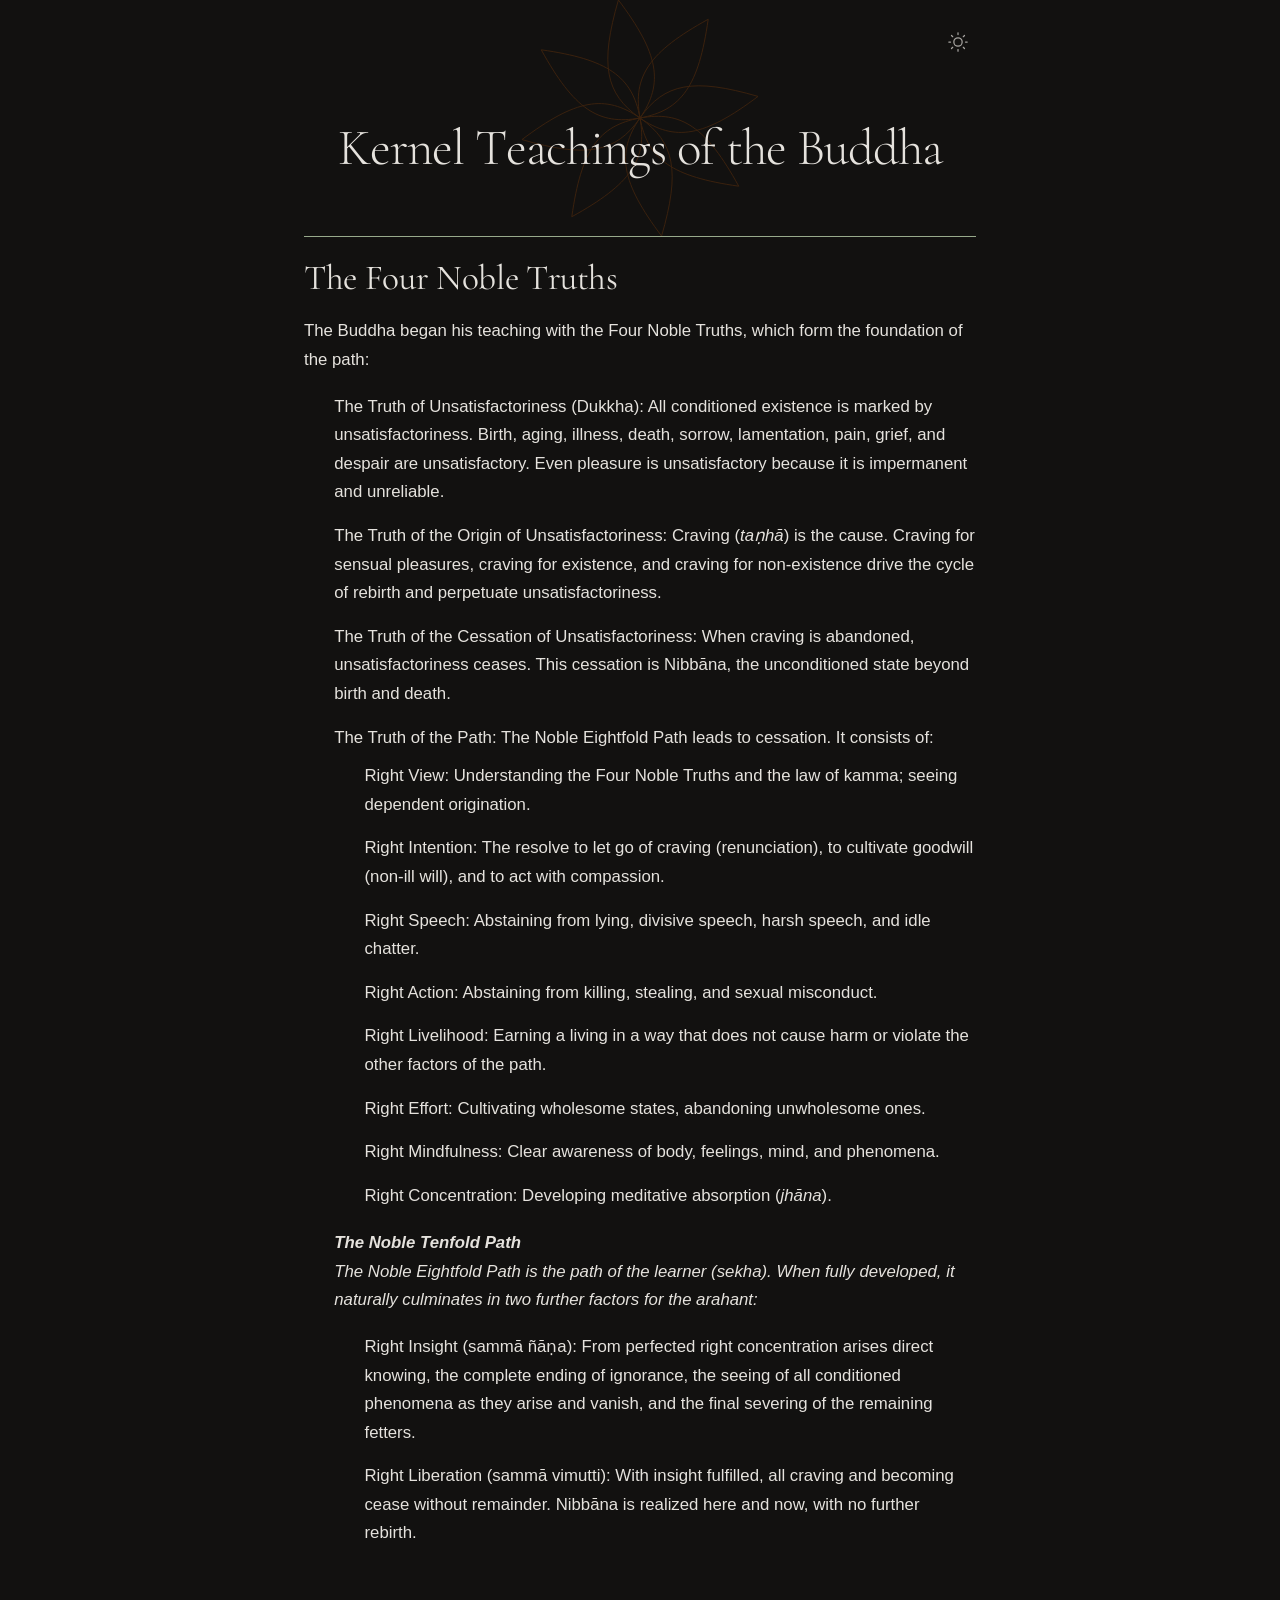
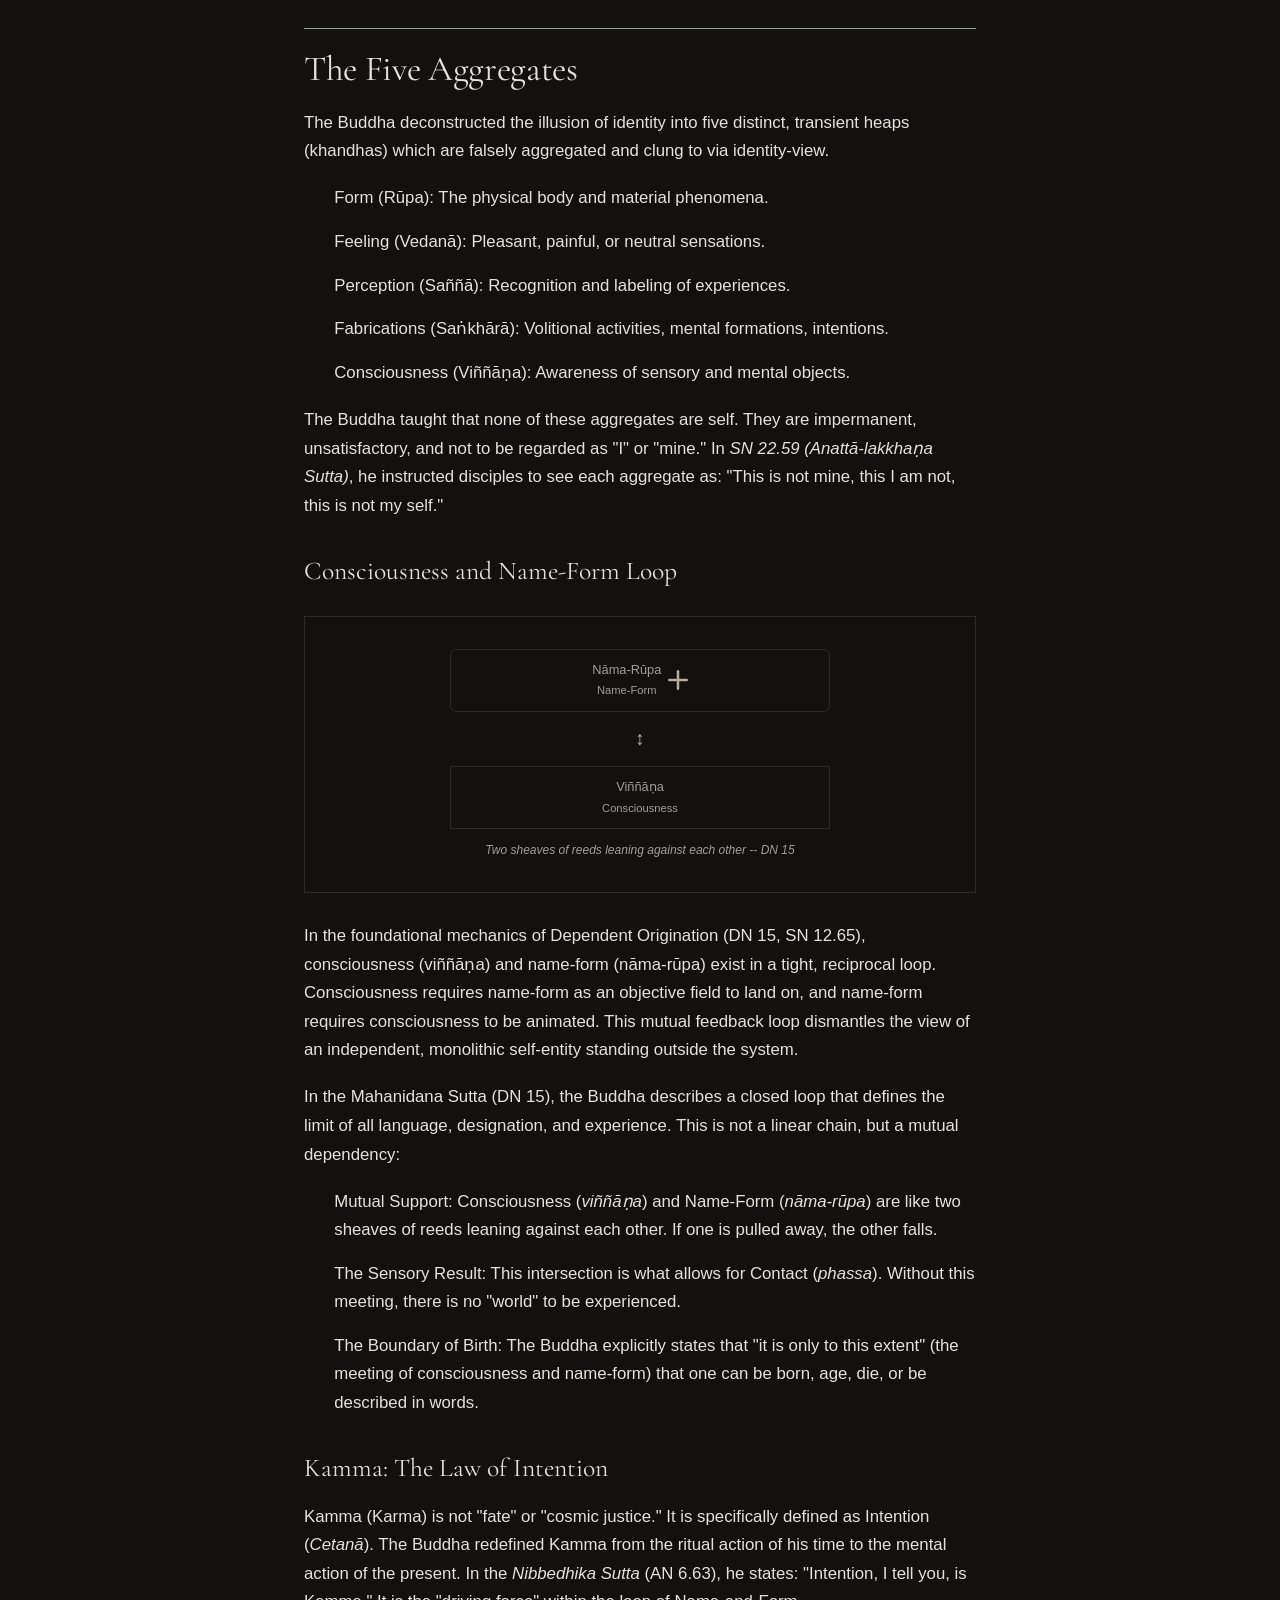
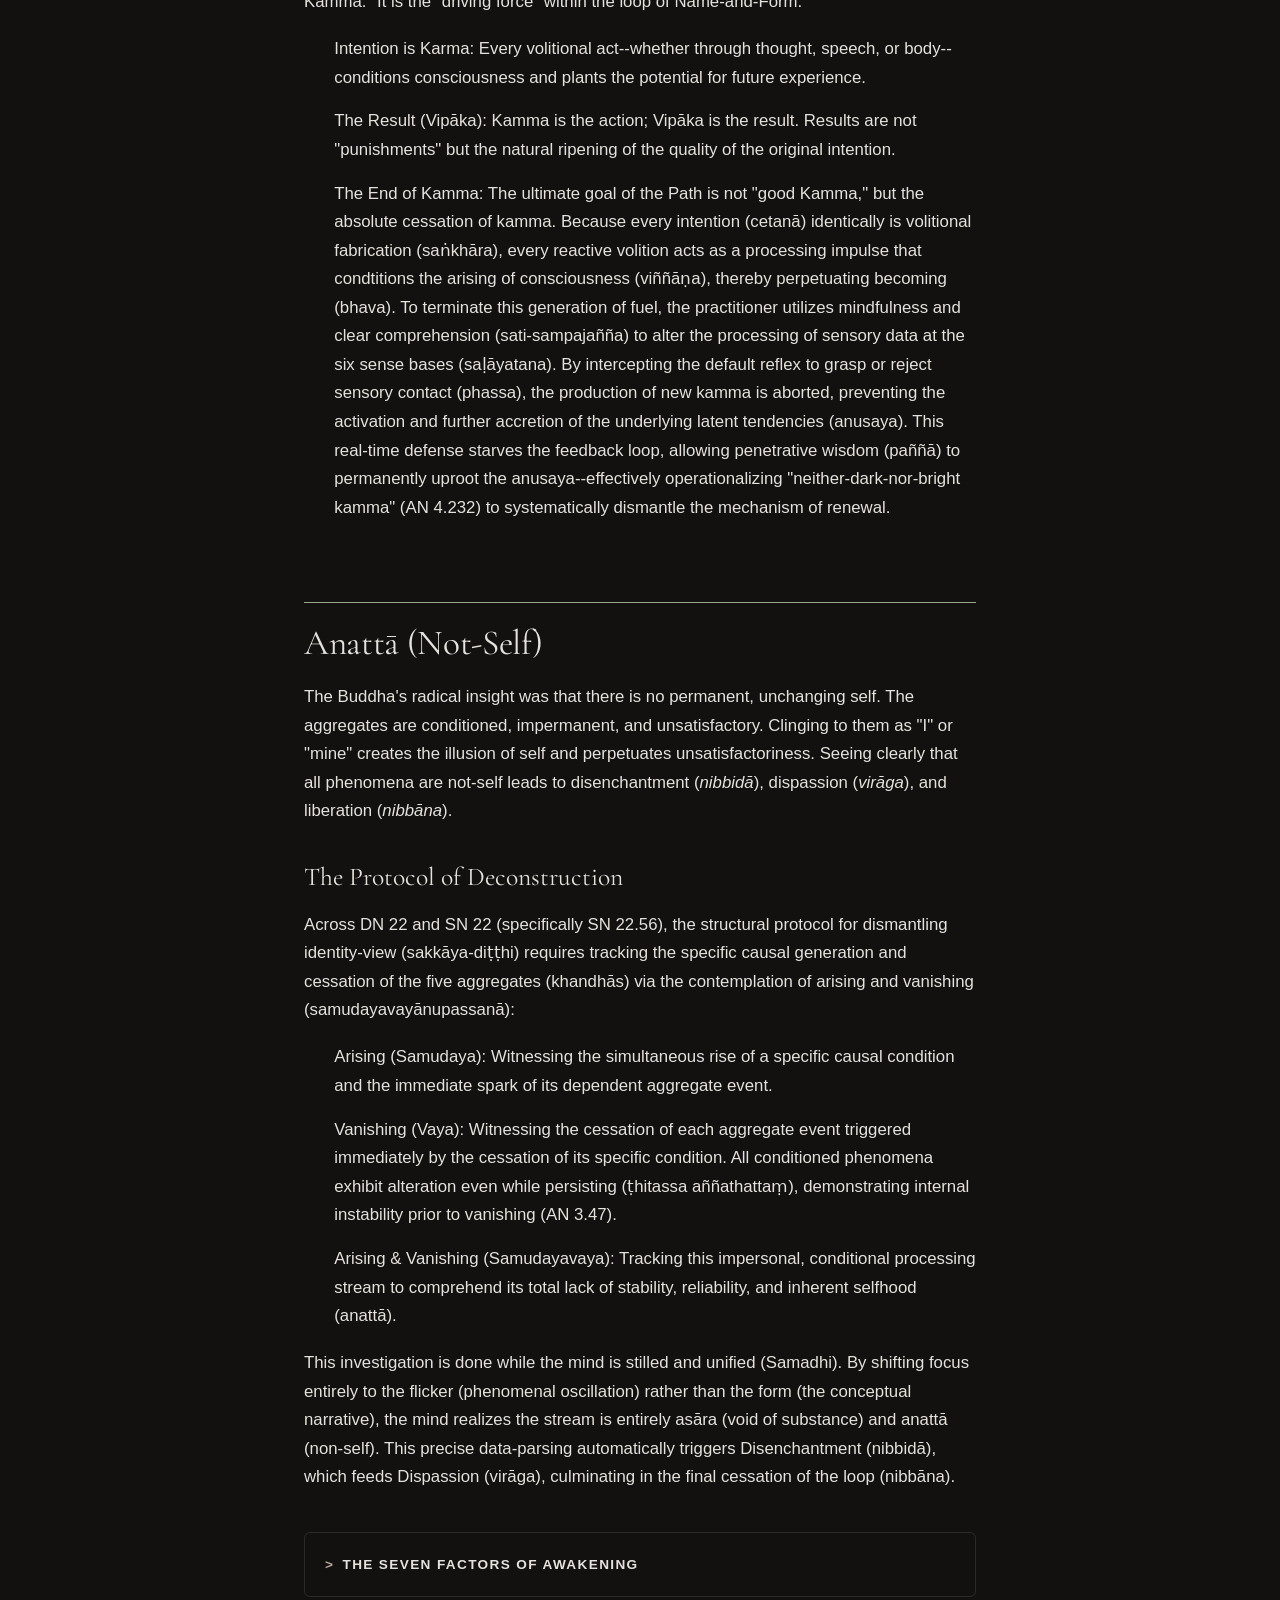
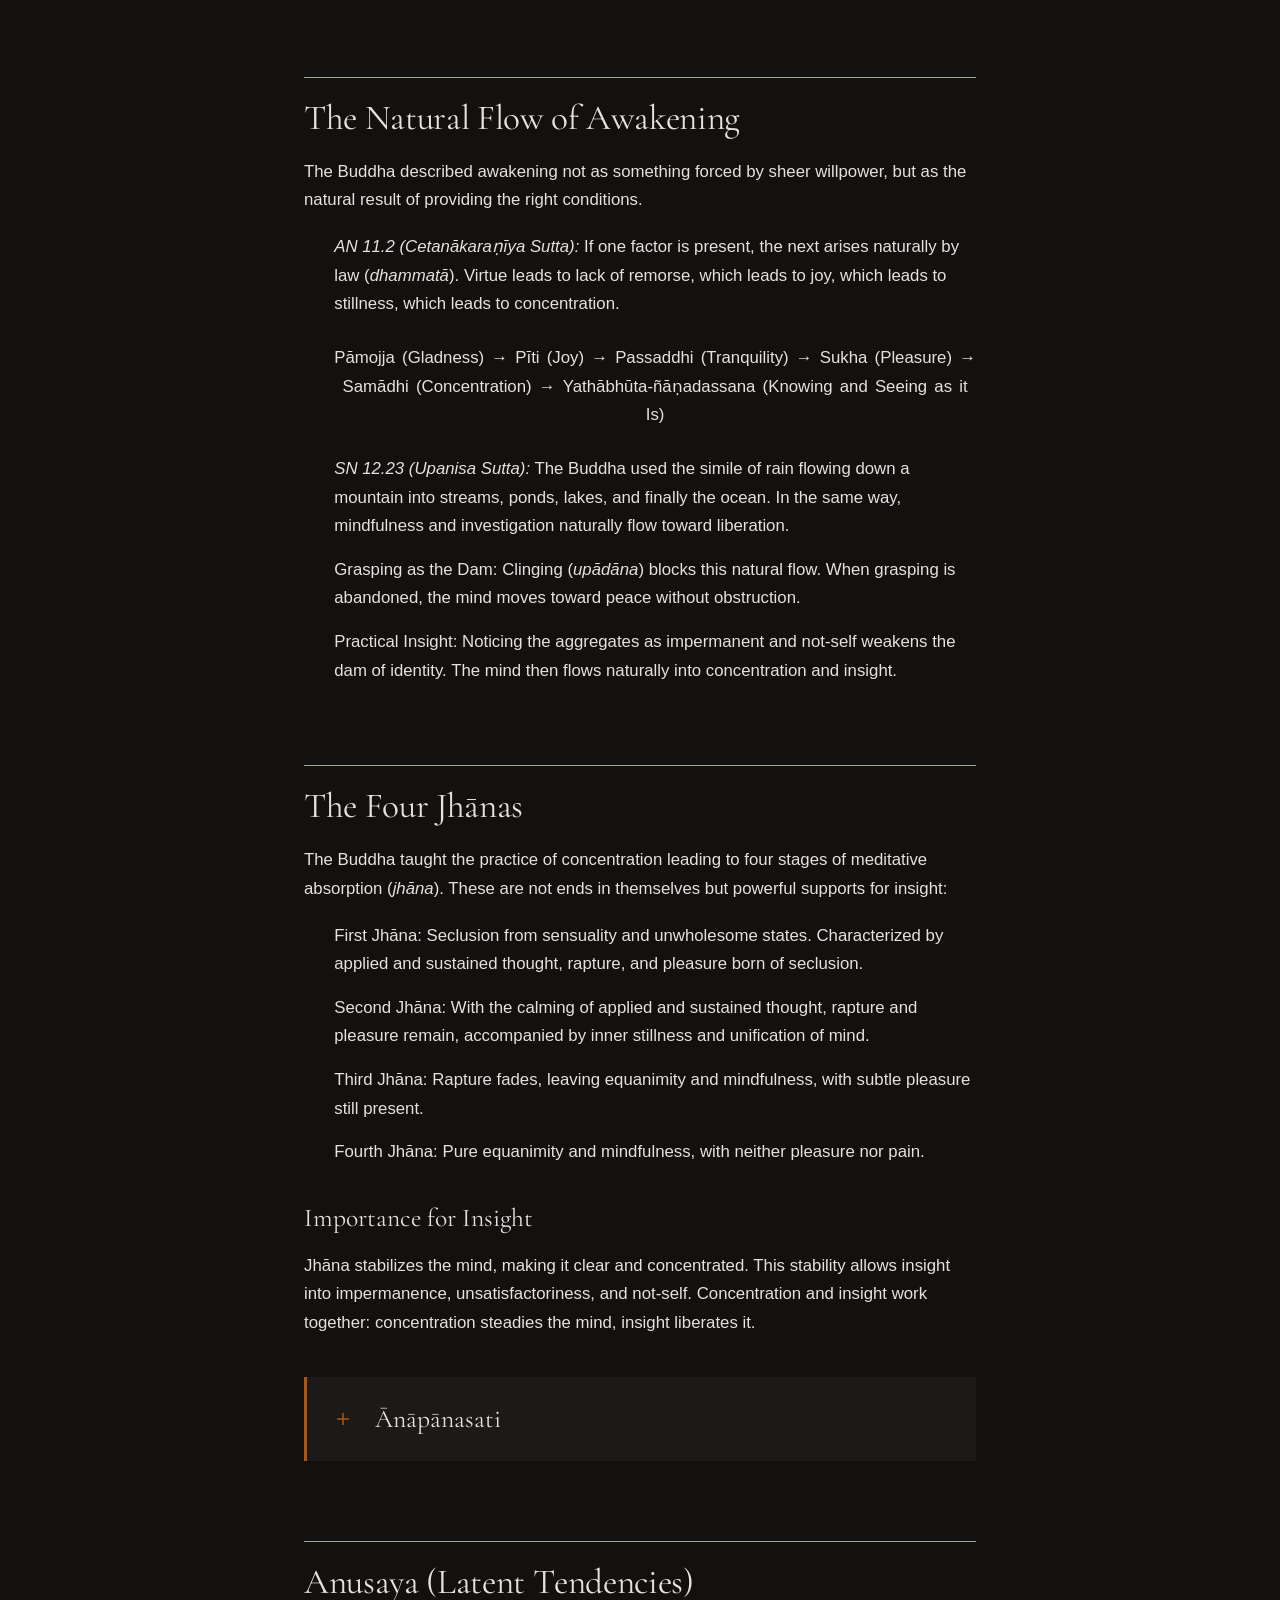
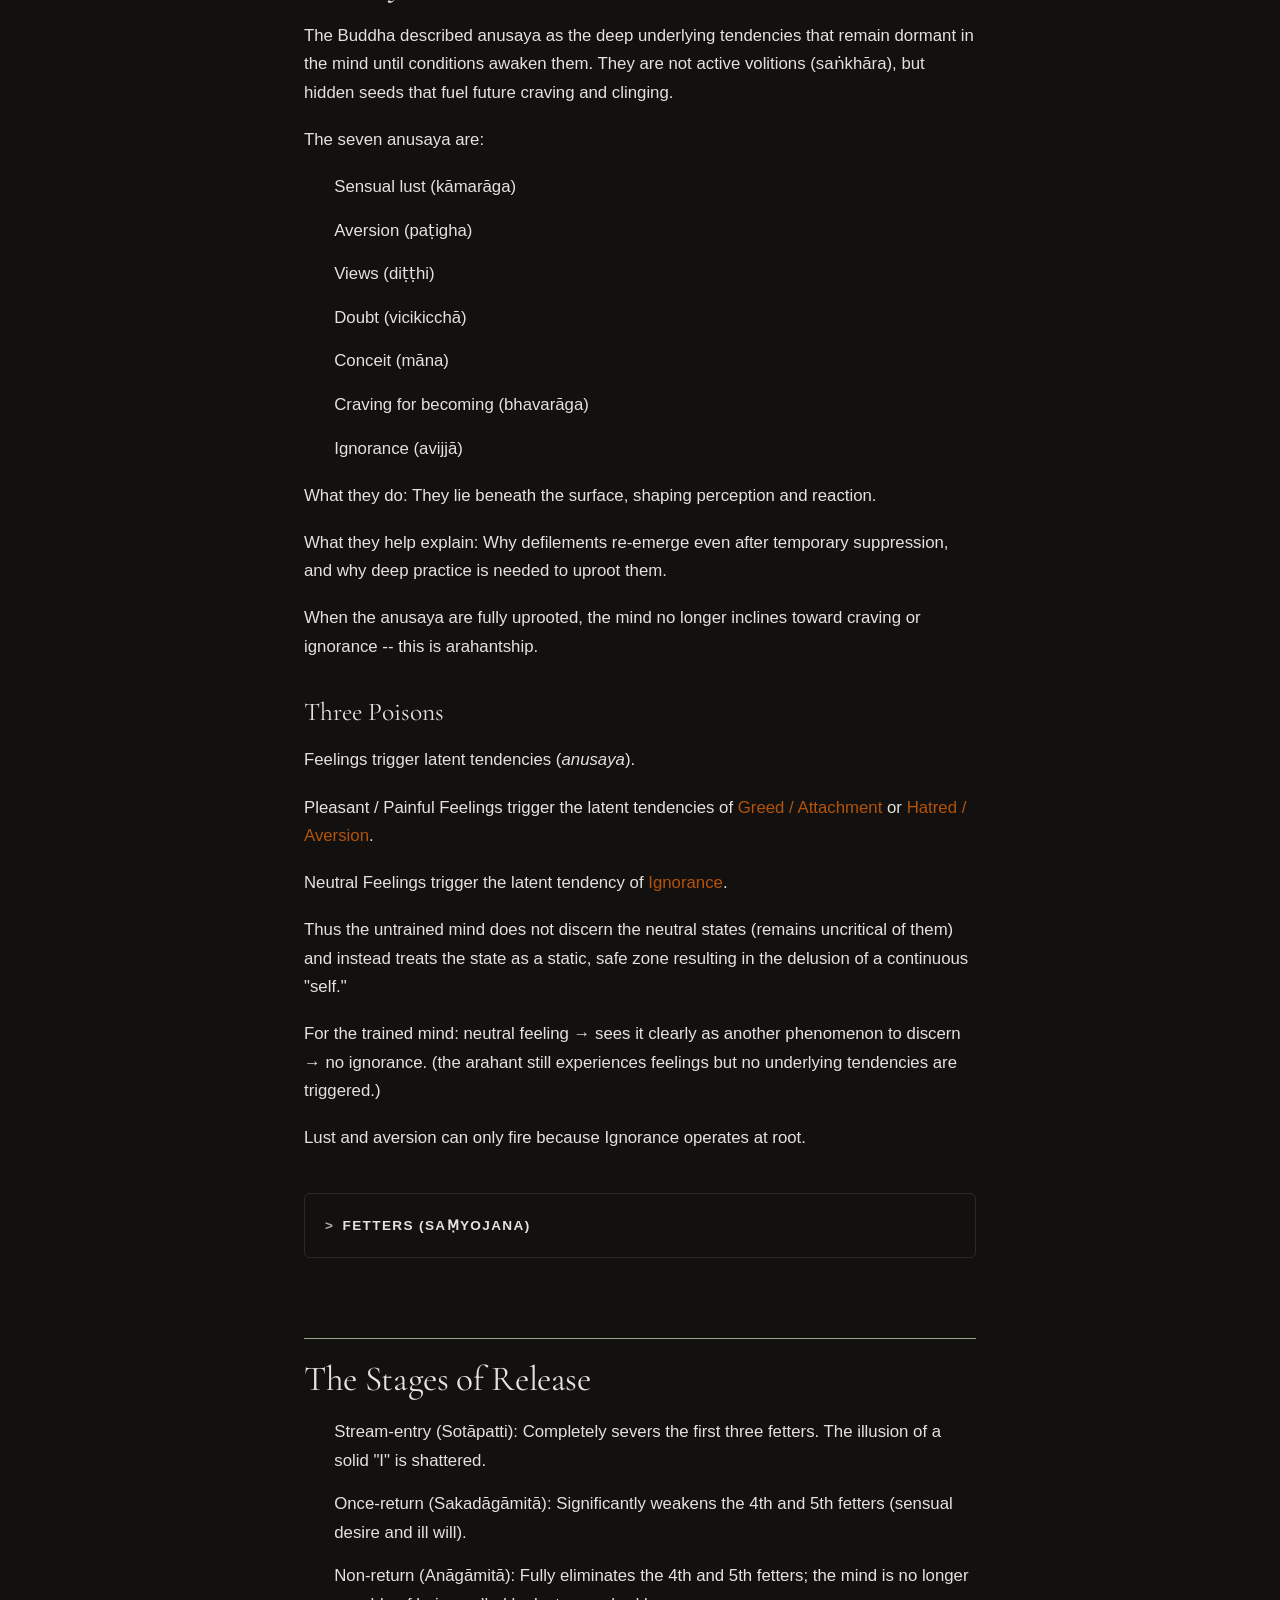
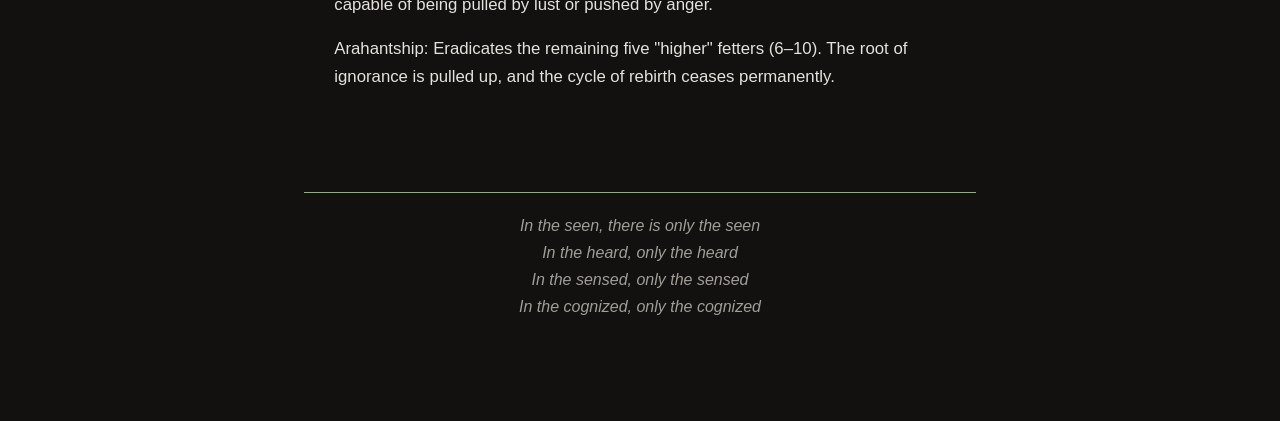
==== commit 5008b2b9: "three poison color" ====
--- a/index.html
+++ b/index.html
@@ -11,7 +11,7 @@
     <link rel="preconnect" href="https://fonts.gstatic.com" crossorigin />
     <link href="https://api.fontshare.com/v2/css?f[]=clash-grotesk@400,500,600,700&display=swap" rel="stylesheet" />
     <link href="https://fonts.googleapis.com/css2?family=Cormorant+Garamond:ital,wght@0,300;0,400;0,500;0,600;1,300;1,400&display=swap" rel="stylesheet" />
-    <script type="module" crossorigin src="./assets/index-gtHg8z7w.js"></script>
+    <script type="module" crossorigin src="./assets/index-CSfgK8B8.js"></script>
     <link rel="stylesheet" crossorigin href="./assets/index-C6xfDfqS.css">
   </head>
   <body>
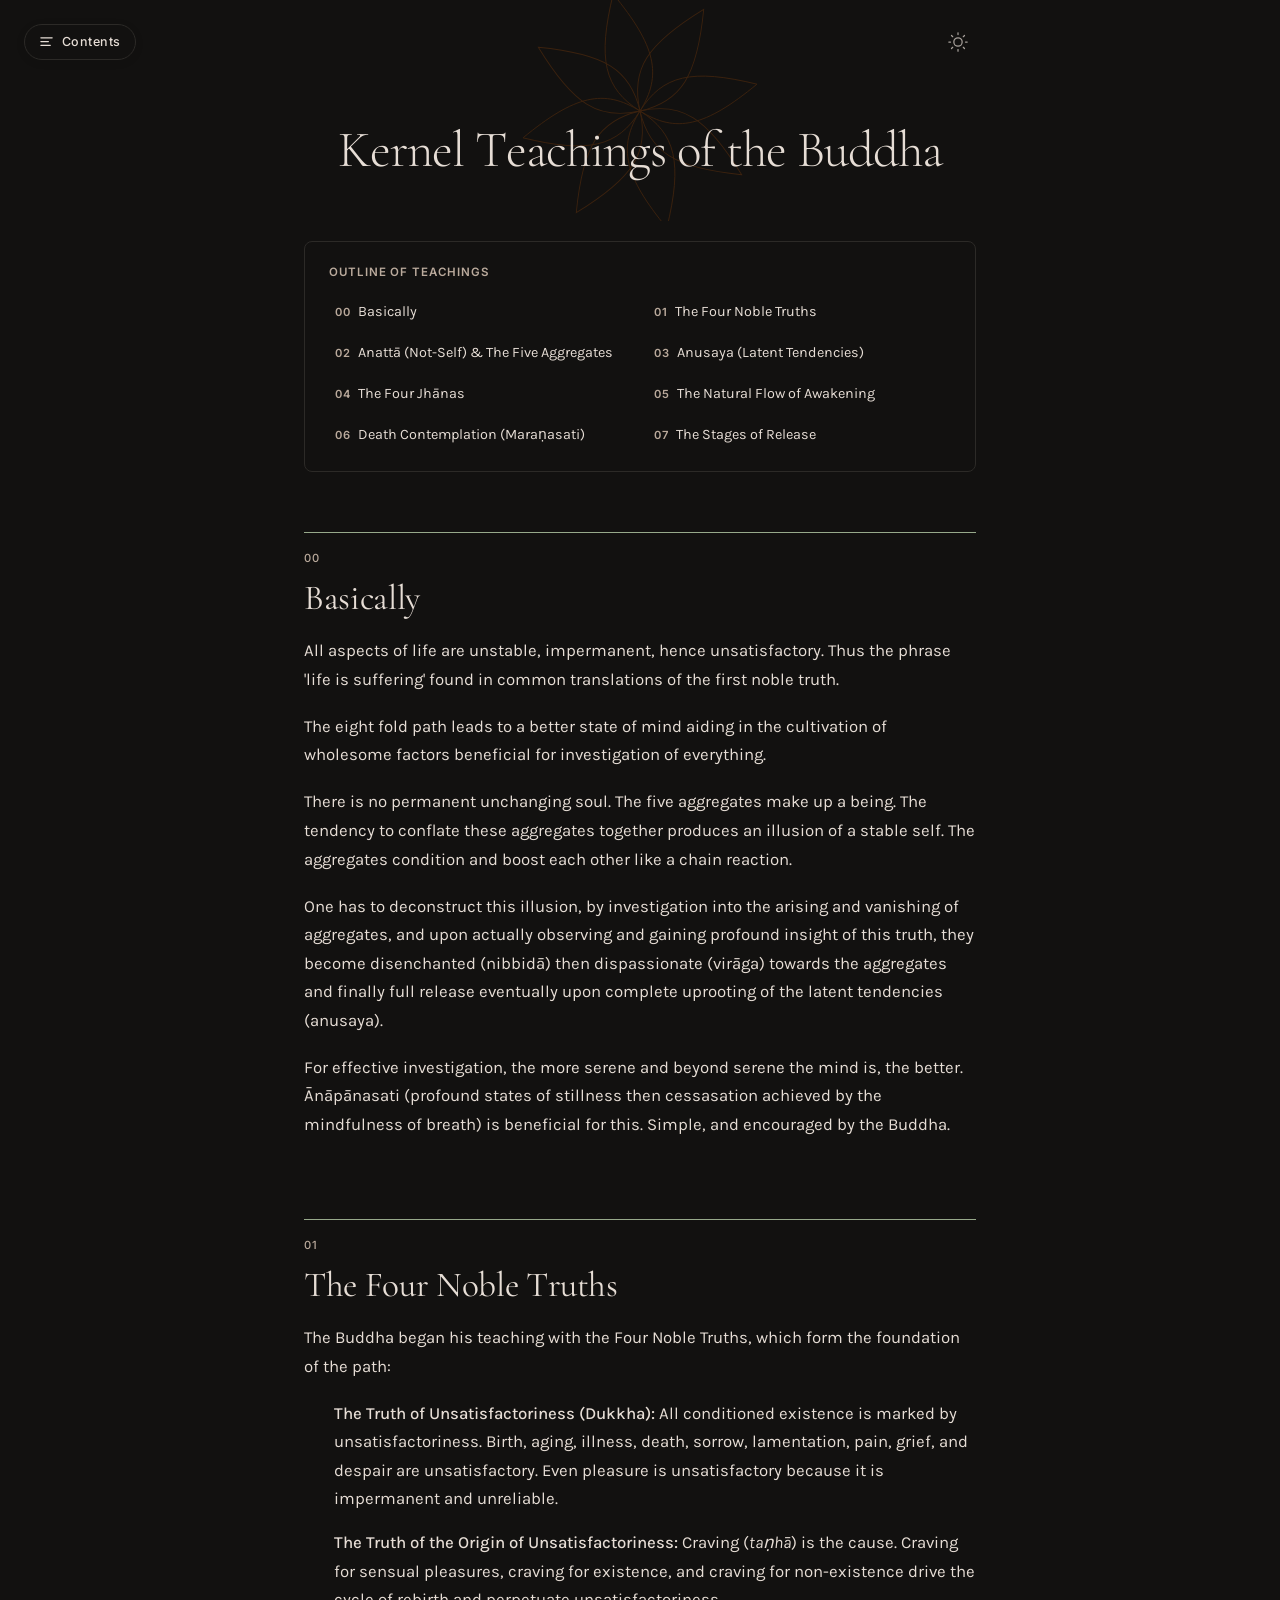
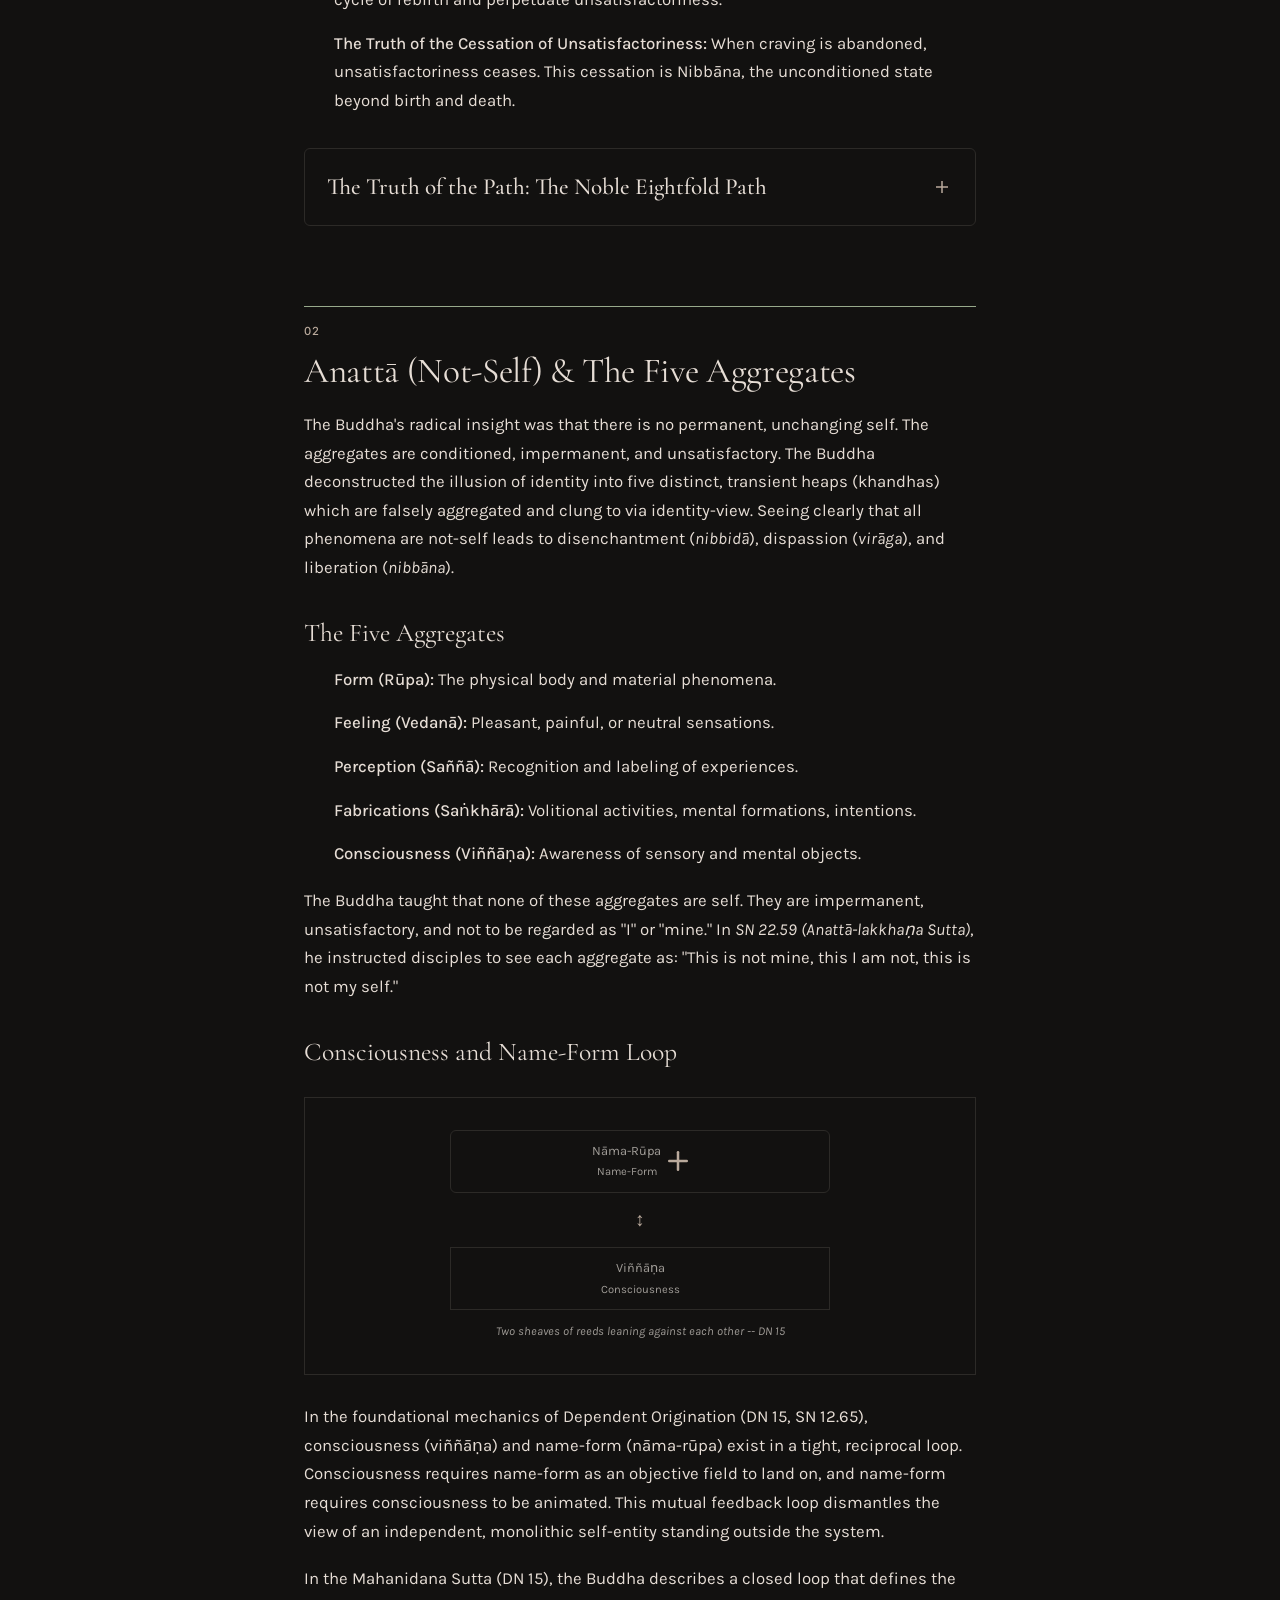
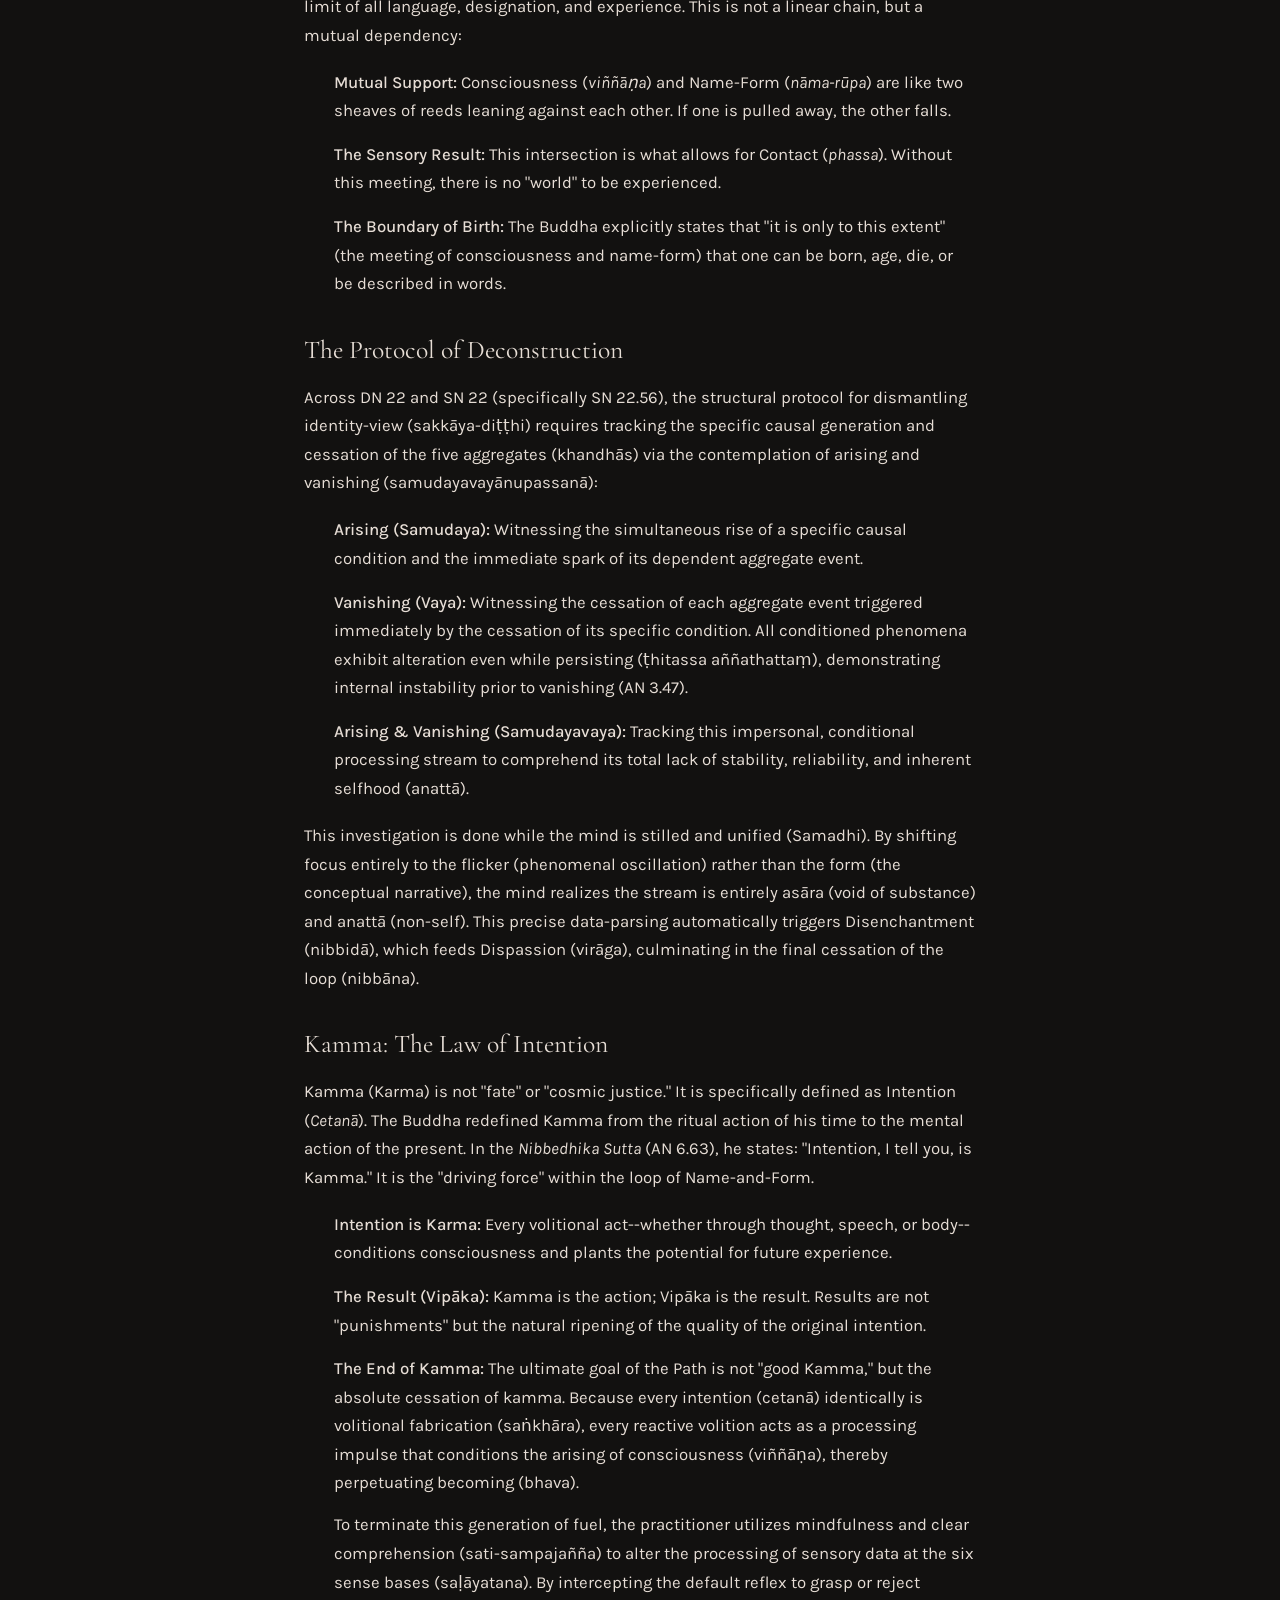
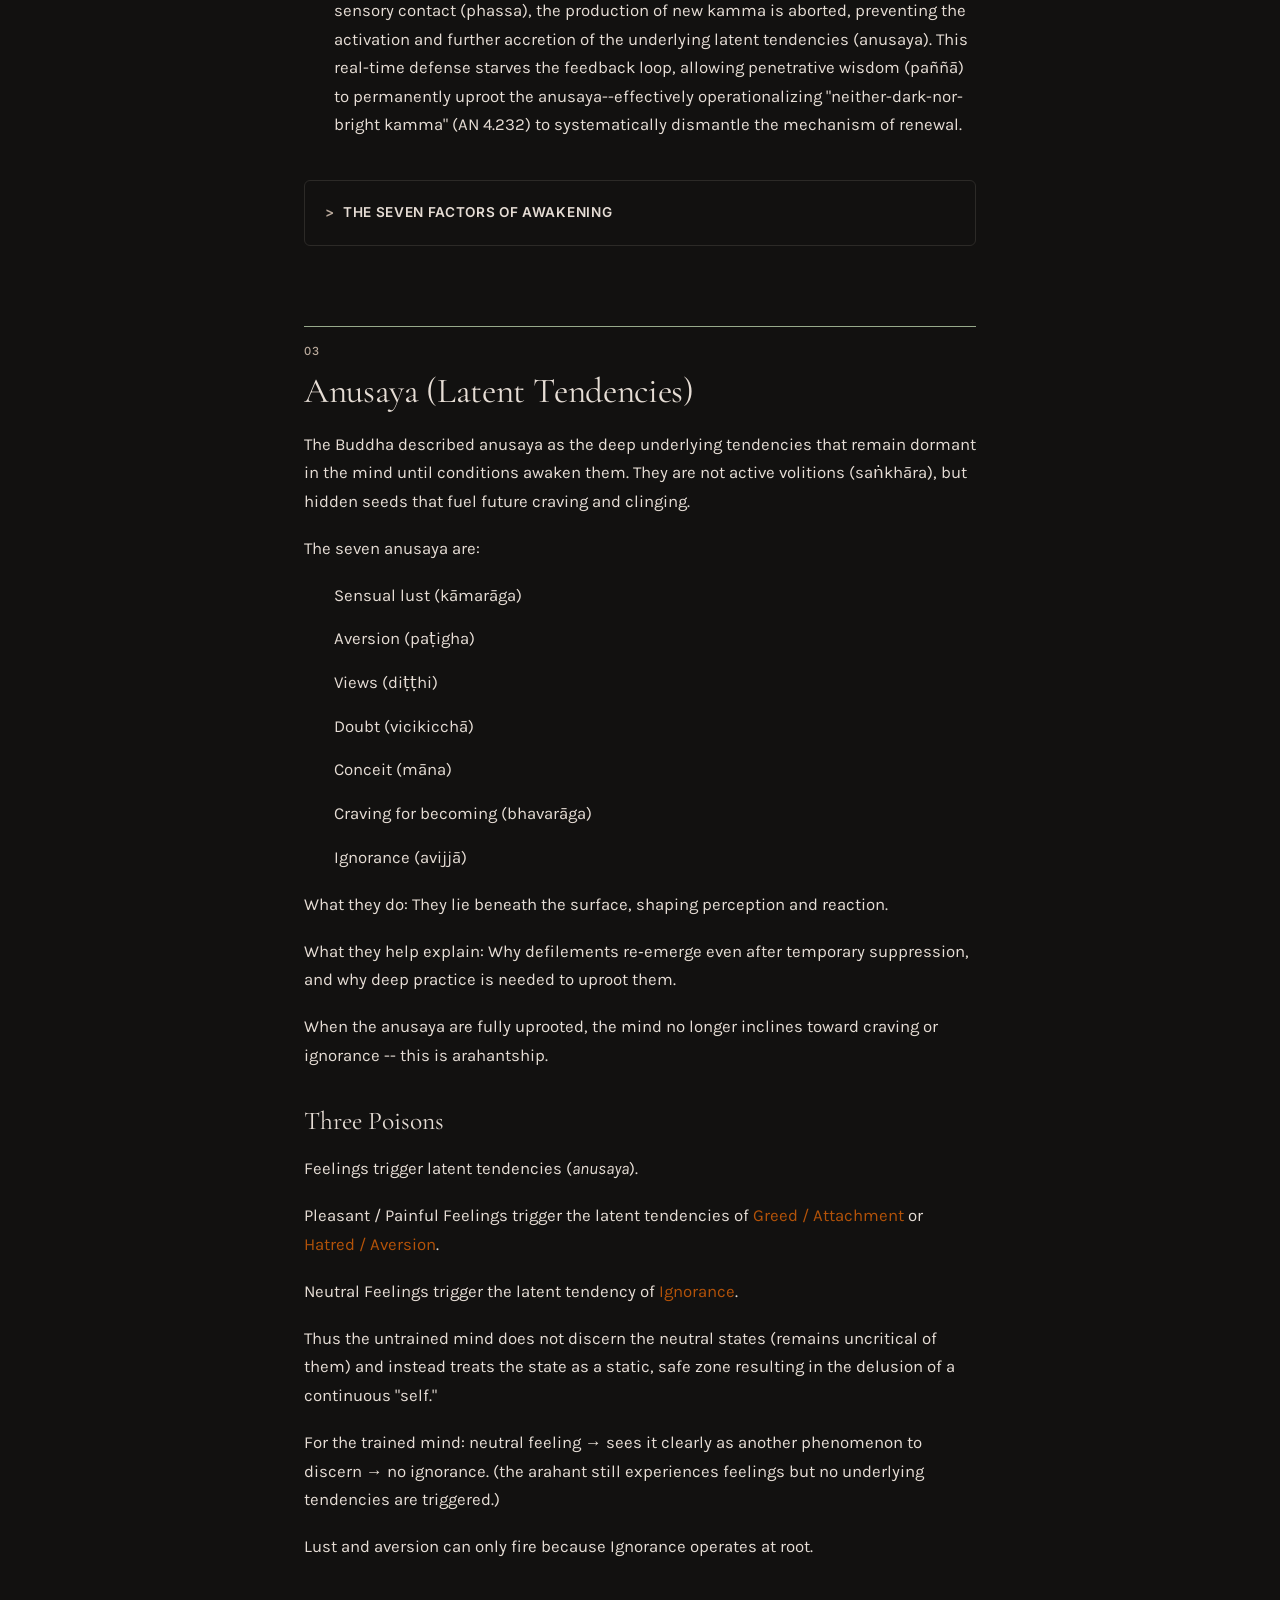
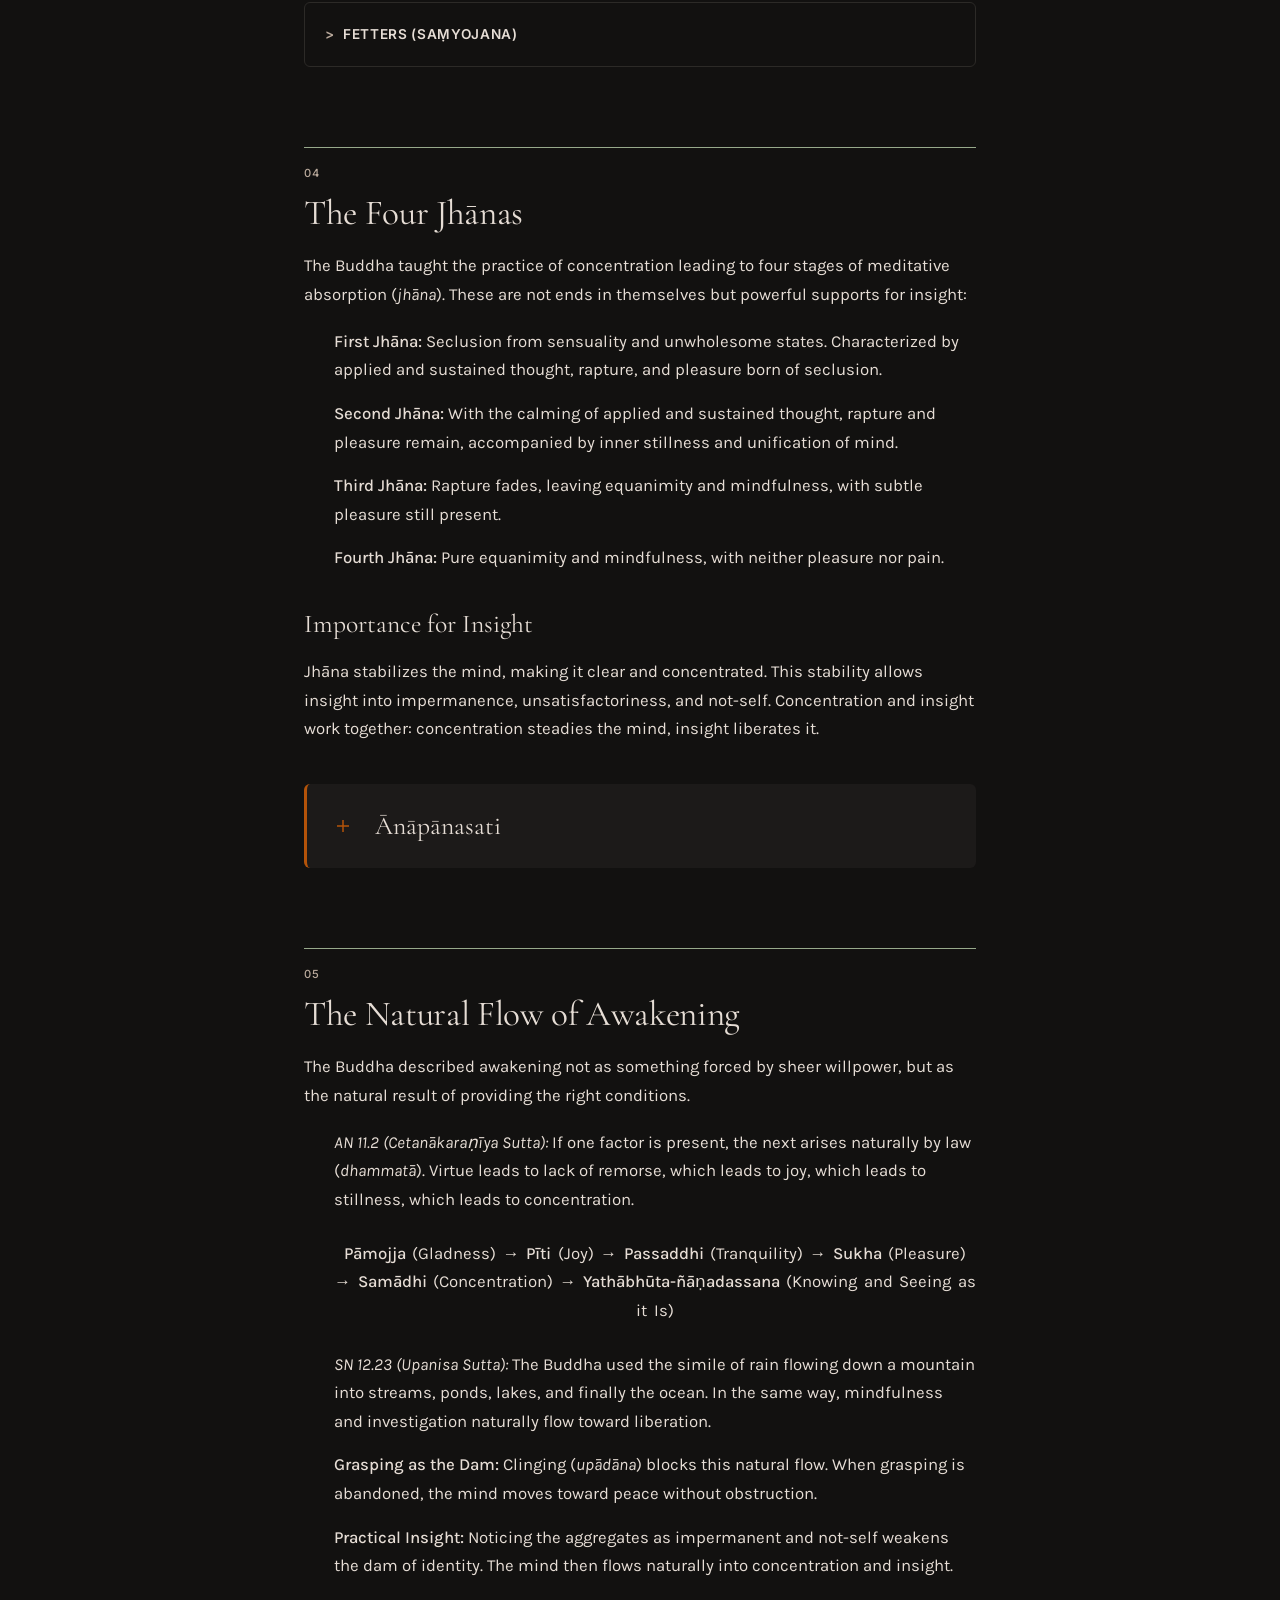
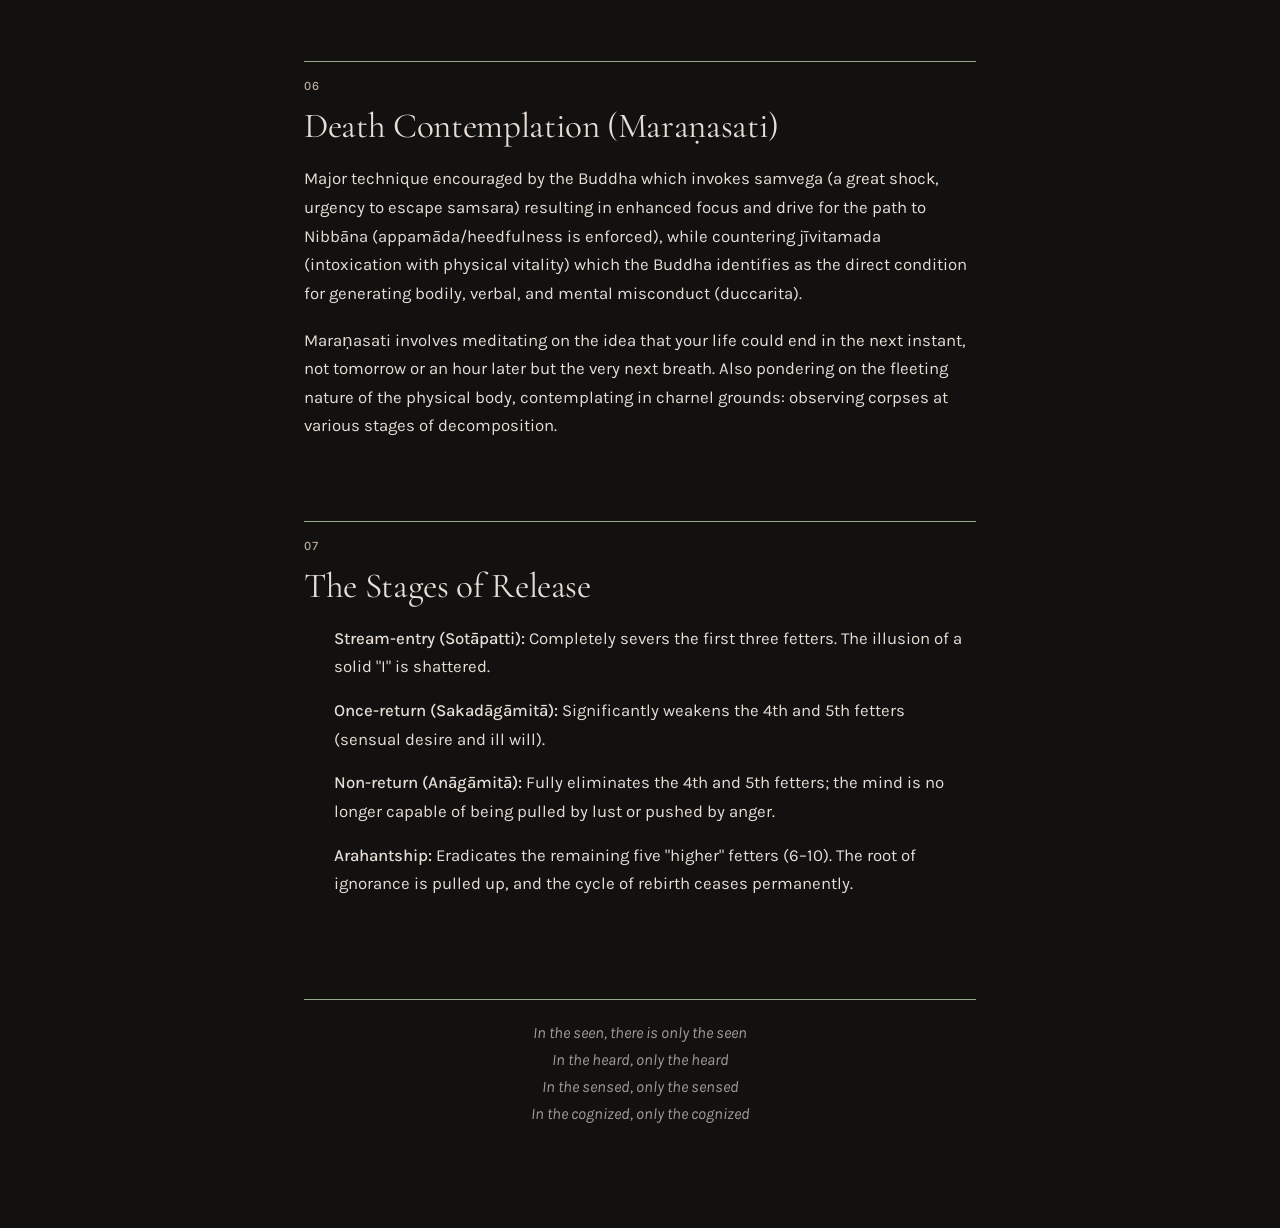
==== commit aa97c4d2: "update" ====
--- a/index.html
+++ b/index.html
@@ -4,15 +4,43 @@
     <meta charset="UTF-8" />
     <meta name="viewport" content="width=device-width, initial-scale=1.0" />
     <title>Kernel Teachings of the Buddha</title>
+    <style>
+      html:not(.fonts-loaded) body {
+        opacity: 0 !important;
+        visibility: hidden !important;
+      }
+      html.fonts-loaded body {
+        opacity: 1;
+        visibility: visible;
+        transition: opacity 0.2s ease-in;
+      }
+    </style>
     <script>
-      (function(){var t=localStorage.getItem('theme');if(t==='dark'||(!t&&window.matchMedia('(prefers-color-scheme:dark)').matches)){document.documentElement.classList.add('dark')}document.documentElement.classList.add('no-transition')})();
+      (function(){
+        var t = localStorage.getItem('theme');
+        if (t === 'dark' || (!t && window.matchMedia('(prefers-color-scheme:dark)').matches)) {
+          document.documentElement.classList.add('dark');
+        }
+        document.documentElement.classList.add('no-transition');
+
+        function markFontsLoaded() {
+          document.documentElement.classList.add('fonts-loaded');
+        }
+
+        if ('fonts' in document) {
+          Promise.all([
+            document.fonts.load('1em "Karla"', 'ĀāĪīŪūÑñṀṁ'),
+            document.fonts.load('1em "Cormorant Garamond"', 'ĀāĪīŪūÑñṀṁ'),
+            document.fonts.load('1em "Inter"', 'ĀāĪīŪūÑñṀṁ')
+          ]).then(markFontsLoaded).catch(markFontsLoaded);
+          setTimeout(markFontsLoaded, 2000);
+        } else {
+          markFontsLoaded();
+        }
+      })();
     </script>
-    <link rel="preconnect" href="https://fonts.googleapis.com" />
-    <link rel="preconnect" href="https://fonts.gstatic.com" crossorigin />
-    <link href="https://api.fontshare.com/v2/css?f[]=clash-grotesk@400,500,600,700&display=swap" rel="stylesheet" />
-    <link href="https://fonts.googleapis.com/css2?family=Cormorant+Garamond:ital,wght@0,300;0,400;0,500;0,600;1,300;1,400&display=swap" rel="stylesheet" />
-    <script type="module" crossorigin src="./assets/index-CSfgK8B8.js"></script>
-    <link rel="stylesheet" crossorigin href="./assets/index-C6xfDfqS.css">
+    <script type="module" crossorigin src="./assets/index-Dq92F8WN.js"></script>
+    <link rel="stylesheet" crossorigin href="./assets/index-C3TjYDNL.css">
   </head>
   <body>
     <div id="root"></div>
--- a/assets/index-C3TjYDNL.css
+++ b/assets/index-C3TjYDNL.css
@@ -0,0 +1 @@
+@font-face{font-family:Karla;font-style:normal;font-display:swap;font-weight:400;src:url(./karla-latin-ext-400-normal-DQe2ZdED.woff2) format("woff2"),url(./karla-latin-ext-400-normal-CMxStcnq.woff) format("woff");unicode-range:U+0100-02BA,U+02BD-02C5,U+02C7-02CC,U+02CE-02D7,U+02DD-02FF,U+0304,U+0308,U+0329,U+1D00-1DBF,U+1E00-1E9F,U+1EF2-1EFF,U+2020,U+20A0-20AB,U+20AD-20C0,U+2113,U+2C60-2C7F,U+A720-A7FF}@font-face{font-family:Karla;font-style:normal;font-display:swap;font-weight:400;src:url(./karla-latin-400-normal-C_jajTY_.woff2) format("woff2"),url(./karla-latin-400-normal-iWRxgclR.woff) format("woff");unicode-range:U+0000-00FF,U+0131,U+0152-0153,U+02BB-02BC,U+02C6,U+02DA,U+02DC,U+0304,U+0308,U+0329,U+2000-206F,U+20AC,U+2122,U+2191,U+2193,U+2212,U+2215,U+FEFF,U+FFFD}@font-face{font-family:Karla;font-style:italic;font-display:swap;font-weight:400;src:url(./karla-latin-ext-400-italic-B1lElno-.woff2) format("woff2"),url(./karla-latin-ext-400-italic-DEh2sQXX.woff) format("woff");unicode-range:U+0100-02BA,U+02BD-02C5,U+02C7-02CC,U+02CE-02D7,U+02DD-02FF,U+0304,U+0308,U+0329,U+1D00-1DBF,U+1E00-1E9F,U+1EF2-1EFF,U+2020,U+20A0-20AB,U+20AD-20C0,U+2113,U+2C60-2C7F,U+A720-A7FF}@font-face{font-family:Karla;font-style:italic;font-display:swap;font-weight:400;src:url(./karla-latin-400-italic-Fk2VRqKq.woff2) format("woff2"),url(./karla-latin-400-italic-rXUtClAN.woff) format("woff");unicode-range:U+0000-00FF,U+0131,U+0152-0153,U+02BB-02BC,U+02C6,U+02DA,U+02DC,U+0304,U+0308,U+0329,U+2000-206F,U+20AC,U+2122,U+2191,U+2193,U+2212,U+2215,U+FEFF,U+FFFD}@font-face{font-family:Karla;font-style:normal;font-display:swap;font-weight:500;src:url(./karla-latin-ext-500-normal-BQGx_UZ6.woff2) format("woff2"),url(./karla-latin-ext-500-normal-BR9CgtUN.woff) format("woff");unicode-range:U+0100-02BA,U+02BD-02C5,U+02C7-02CC,U+02CE-02D7,U+02DD-02FF,U+0304,U+0308,U+0329,U+1D00-1DBF,U+1E00-1E9F,U+1EF2-1EFF,U+2020,U+20A0-20AB,U+20AD-20C0,U+2113,U+2C60-2C7F,U+A720-A7FF}@font-face{font-family:Karla;font-style:normal;font-display:swap;font-weight:500;src:url(./karla-latin-500-normal-6wzn_4WC.woff2) format("woff2"),url(./karla-latin-500-normal-BWjg-GL4.woff) format("woff");unicode-range:U+0000-00FF,U+0131,U+0152-0153,U+02BB-02BC,U+02C6,U+02DA,U+02DC,U+0304,U+0308,U+0329,U+2000-206F,U+20AC,U+2122,U+2191,U+2193,U+2212,U+2215,U+FEFF,U+FFFD}@font-face{font-family:Karla;font-style:normal;font-display:swap;font-weight:700;src:url(./karla-latin-ext-700-normal-DnPH2EDB.woff2) format("woff2"),url(./karla-latin-ext-700-normal-eTNnM7bB.woff) format("woff");unicode-range:U+0100-02BA,U+02BD-02C5,U+02C7-02CC,U+02CE-02D7,U+02DD-02FF,U+0304,U+0308,U+0329,U+1D00-1DBF,U+1E00-1E9F,U+1EF2-1EFF,U+2020,U+20A0-20AB,U+20AD-20C0,U+2113,U+2C60-2C7F,U+A720-A7FF}@font-face{font-family:Karla;font-style:normal;font-display:swap;font-weight:700;src:url(./karla-latin-700-normal-DFuMffT3.woff2) format("woff2"),url(./karla-latin-700-normal-CospC10L.woff) format("woff");unicode-range:U+0000-00FF,U+0131,U+0152-0153,U+02BB-02BC,U+02C6,U+02DA,U+02DC,U+0304,U+0308,U+0329,U+2000-206F,U+20AC,U+2122,U+2191,U+2193,U+2212,U+2215,U+FEFF,U+FFFD}@font-face{font-family:Cormorant Garamond;font-style:normal;font-display:swap;font-weight:300;src:url(./cormorant-garamond-cyrillic-ext-300-normal-D8IReVS-.woff2) format("woff2"),url(./cormorant-garamond-cyrillic-ext-300-normal-B5wCrnbP.woff) format("woff");unicode-range:U+0460-052F,U+1C80-1C8A,U+20B4,U+2DE0-2DFF,U+A640-A69F,U+FE2E-FE2F}@font-face{font-family:Cormorant Garamond;font-style:normal;font-display:swap;font-weight:300;src:url(./cormorant-garamond-cyrillic-300-normal-DZNkLIMe.woff2) format("woff2"),url(./cormorant-garamond-cyrillic-300-normal-KEduutn5.woff) format("woff");unicode-range:U+0301,U+0400-045F,U+0490-0491,U+04B0-04B1,U+2116}@font-face{font-family:Cormorant Garamond;font-style:normal;font-display:swap;font-weight:300;src:url(./cormorant-garamond-vietnamese-300-normal-BTzPAsHw.woff2) format("woff2"),url(./cormorant-garamond-vietnamese-300-normal-ByHlPz7v.woff) format("woff");unicode-range:U+0102-0103,U+0110-0111,U+0128-0129,U+0168-0169,U+01A0-01A1,U+01AF-01B0,U+0300-0301,U+0303-0304,U+0308-0309,U+0323,U+0329,U+1EA0-1EF9,U+20AB}@font-face{font-family:Cormorant Garamond;font-style:normal;font-display:swap;font-weight:300;src:url(./cormorant-garamond-latin-ext-300-normal-BsCYHBWC.woff2) format("woff2"),url(./cormorant-garamond-latin-ext-300-normal-DueGyF8j.woff) format("woff");unicode-range:U+0100-02BA,U+02BD-02C5,U+02C7-02CC,U+02CE-02D7,U+02DD-02FF,U+0304,U+0308,U+0329,U+1D00-1DBF,U+1E00-1E9F,U+1EF2-1EFF,U+2020,U+20A0-20AB,U+20AD-20C0,U+2113,U+2C60-2C7F,U+A720-A7FF}@font-face{font-family:Cormorant Garamond;font-style:normal;font-display:swap;font-weight:300;src:url(./cormorant-garamond-latin-300-normal-Cw-E_7L1.woff2) format("woff2"),url(./cormorant-garamond-latin-300-normal-BuXLI6C0.woff) format("woff");unicode-range:U+0000-00FF,U+0131,U+0152-0153,U+02BB-02BC,U+02C6,U+02DA,U+02DC,U+0304,U+0308,U+0329,U+2000-206F,U+20AC,U+2122,U+2191,U+2193,U+2212,U+2215,U+FEFF,U+FFFD}@font-face{font-family:Cormorant Garamond;font-style:normal;font-display:swap;font-weight:400;src:url(./cormorant-garamond-cyrillic-ext-400-normal-W3Dto7M0.woff2) format("woff2"),url(./cormorant-garamond-cyrillic-ext-400-normal-DLdKLAvx.woff) format("woff");unicode-range:U+0460-052F,U+1C80-1C8A,U+20B4,U+2DE0-2DFF,U+A640-A69F,U+FE2E-FE2F}@font-face{font-family:Cormorant Garamond;font-style:normal;font-display:swap;font-weight:400;src:url(./cormorant-garamond-cyrillic-400-normal-DD2KOZkl.woff2) format("woff2"),url(./cormorant-garamond-cyrillic-400-normal-CVFrM67f.woff) format("woff");unicode-range:U+0301,U+0400-045F,U+0490-0491,U+04B0-04B1,U+2116}@font-face{font-family:Cormorant Garamond;font-style:normal;font-display:swap;font-weight:400;src:url(./cormorant-garamond-vietnamese-400-normal-6K-YXo6g.woff2) format("woff2"),url(./cormorant-garamond-vietnamese-400-normal-4uxlocMh.woff) format("woff");unicode-range:U+0102-0103,U+0110-0111,U+0128-0129,U+0168-0169,U+01A0-01A1,U+01AF-01B0,U+0300-0301,U+0303-0304,U+0308-0309,U+0323,U+0329,U+1EA0-1EF9,U+20AB}@font-face{font-family:Cormorant Garamond;font-style:normal;font-display:swap;font-weight:400;src:url(./cormorant-garamond-latin-ext-400-normal-Drx2k2n9.woff2) format("woff2"),url(./cormorant-garamond-latin-ext-400-normal-uvC0WHQr.woff) format("woff");unicode-range:U+0100-02BA,U+02BD-02C5,U+02C7-02CC,U+02CE-02D7,U+02DD-02FF,U+0304,U+0308,U+0329,U+1D00-1DBF,U+1E00-1E9F,U+1EF2-1EFF,U+2020,U+20A0-20AB,U+20AD-20C0,U+2113,U+2C60-2C7F,U+A720-A7FF}@font-face{font-family:Cormorant Garamond;font-style:normal;font-display:swap;font-weight:400;src:url(./cormorant-garamond-latin-400-normal-B-1hWBU7.woff2) format("woff2"),url(./cormorant-garamond-latin-400-normal-B7YtguxJ.woff) format("woff");unicode-range:U+0000-00FF,U+0131,U+0152-0153,U+02BB-02BC,U+02C6,U+02DA,U+02DC,U+0304,U+0308,U+0329,U+2000-206F,U+20AC,U+2122,U+2191,U+2193,U+2212,U+2215,U+FEFF,U+FFFD}@font-face{font-family:Cormorant Garamond;font-style:italic;font-display:swap;font-weight:400;src:url(./cormorant-garamond-cyrillic-ext-400-italic-BEGvmv_3.woff2) format("woff2"),url(./cormorant-garamond-cyrillic-ext-400-italic-C_Uk1MUY.woff) format("woff");unicode-range:U+0460-052F,U+1C80-1C8A,U+20B4,U+2DE0-2DFF,U+A640-A69F,U+FE2E-FE2F}@font-face{font-family:Cormorant Garamond;font-style:italic;font-display:swap;font-weight:400;src:url(./cormorant-garamond-cyrillic-400-italic-D3GtrbRZ.woff2) format("woff2"),url(./cormorant-garamond-cyrillic-400-italic-AH1vqu4S.woff) format("woff");unicode-range:U+0301,U+0400-045F,U+0490-0491,U+04B0-04B1,U+2116}@font-face{font-family:Cormorant Garamond;font-style:italic;font-display:swap;font-weight:400;src:url(./cormorant-garamond-vietnamese-400-italic-BoXDRTEW.woff2) format("woff2"),url(./cormorant-garamond-vietnamese-400-italic-CJpMwFnN.woff) format("woff");unicode-range:U+0102-0103,U+0110-0111,U+0128-0129,U+0168-0169,U+01A0-01A1,U+01AF-01B0,U+0300-0301,U+0303-0304,U+0308-0309,U+0323,U+0329,U+1EA0-1EF9,U+20AB}@font-face{font-family:Cormorant Garamond;font-style:italic;font-display:swap;font-weight:400;src:url(./cormorant-garamond-latin-ext-400-italic-BdEzgT7i.woff2) format("woff2"),url(./cormorant-garamond-latin-ext-400-italic-CQvLaSWn.woff) format("woff");unicode-range:U+0100-02BA,U+02BD-02C5,U+02C7-02CC,U+02CE-02D7,U+02DD-02FF,U+0304,U+0308,U+0329,U+1D00-1DBF,U+1E00-1E9F,U+1EF2-1EFF,U+2020,U+20A0-20AB,U+20AD-20C0,U+2113,U+2C60-2C7F,U+A720-A7FF}@font-face{font-family:Cormorant Garamond;font-style:italic;font-display:swap;font-weight:400;src:url(./cormorant-garamond-latin-400-italic-Dc_OZ8oc.woff2) format("woff2"),url(./cormorant-garamond-latin-400-italic-BLh7T8o8.woff) format("woff");unicode-range:U+0000-00FF,U+0131,U+0152-0153,U+02BB-02BC,U+02C6,U+02DA,U+02DC,U+0304,U+0308,U+0329,U+2000-206F,U+20AC,U+2122,U+2191,U+2193,U+2212,U+2215,U+FEFF,U+FFFD}@font-face{font-family:Cormorant Garamond;font-style:normal;font-display:swap;font-weight:500;src:url(./cormorant-garamond-cyrillic-ext-500-normal-Yta7XZ9C.woff2) format("woff2"),url(./cormorant-garamond-cyrillic-ext-500-normal-lsPpqi9g.woff) format("woff");unicode-range:U+0460-052F,U+1C80-1C8A,U+20B4,U+2DE0-2DFF,U+A640-A69F,U+FE2E-FE2F}@font-face{font-family:Cormorant Garamond;font-style:normal;font-display:swap;font-weight:500;src:url(./cormorant-garamond-cyrillic-500-normal-CyAY5ZLS.woff2) format("woff2"),url(./cormorant-garamond-cyrillic-500-normal-DkJXBcIH.woff) format("woff");unicode-range:U+0301,U+0400-045F,U+0490-0491,U+04B0-04B1,U+2116}@font-face{font-family:Cormorant Garamond;font-style:normal;font-display:swap;font-weight:500;src:url(./cormorant-garamond-vietnamese-500-normal-BZGLGj12.woff2) format("woff2"),url(./cormorant-garamond-vietnamese-500-normal-DqXqCC0q.woff) format("woff");unicode-range:U+0102-0103,U+0110-0111,U+0128-0129,U+0168-0169,U+01A0-01A1,U+01AF-01B0,U+0300-0301,U+0303-0304,U+0308-0309,U+0323,U+0329,U+1EA0-1EF9,U+20AB}@font-face{font-family:Cormorant Garamond;font-style:normal;font-display:swap;font-weight:500;src:url(./cormorant-garamond-latin-ext-500-normal-CH1kM7og.woff2) format("woff2"),url(./cormorant-garamond-latin-ext-500-normal-DYeaGGzO.woff) format("woff");unicode-range:U+0100-02BA,U+02BD-02C5,U+02C7-02CC,U+02CE-02D7,U+02DD-02FF,U+0304,U+0308,U+0329,U+1D00-1DBF,U+1E00-1E9F,U+1EF2-1EFF,U+2020,U+20A0-20AB,U+20AD-20C0,U+2113,U+2C60-2C7F,U+A720-A7FF}@font-face{font-family:Cormorant Garamond;font-style:normal;font-display:swap;font-weight:500;src:url(./cormorant-garamond-latin-500-normal-BsRWmXhO.woff2) format("woff2"),url(./cormorant-garamond-latin-500-normal-zIXX3Q-H.woff) format("woff");unicode-range:U+0000-00FF,U+0131,U+0152-0153,U+02BB-02BC,U+02C6,U+02DA,U+02DC,U+0304,U+0308,U+0329,U+2000-206F,U+20AC,U+2122,U+2191,U+2193,U+2212,U+2215,U+FEFF,U+FFFD}@font-face{font-family:Cormorant Garamond;font-style:normal;font-display:swap;font-weight:600;src:url(./cormorant-garamond-cyrillic-ext-600-normal-BMhMHfrj.woff2) format("woff2"),url(./cormorant-garamond-cyrillic-ext-600-normal-CsIYWmWK.woff) format("woff");unicode-range:U+0460-052F,U+1C80-1C8A,U+20B4,U+2DE0-2DFF,U+A640-A69F,U+FE2E-FE2F}@font-face{font-family:Cormorant Garamond;font-style:normal;font-display:swap;font-weight:600;src:url(./cormorant-garamond-cyrillic-600-normal-C2atO-64.woff2) format("woff2"),url(./cormorant-garamond-cyrillic-600-normal-FNmA3REe.woff) format("woff");unicode-range:U+0301,U+0400-045F,U+0490-0491,U+04B0-04B1,U+2116}@font-face{font-family:Cormorant Garamond;font-style:normal;font-display:swap;font-weight:600;src:url(./cormorant-garamond-vietnamese-600-normal-BoXdMtcr.woff2) format("woff2"),url(./cormorant-garamond-vietnamese-600-normal-C4HEjEaf.woff) format("woff");unicode-range:U+0102-0103,U+0110-0111,U+0128-0129,U+0168-0169,U+01A0-01A1,U+01AF-01B0,U+0300-0301,U+0303-0304,U+0308-0309,U+0323,U+0329,U+1EA0-1EF9,U+20AB}@font-face{font-family:Cormorant Garamond;font-style:normal;font-display:swap;font-weight:600;src:url(./cormorant-garamond-latin-ext-600-normal-DaBc-lu7.woff2) format("woff2"),url(./cormorant-garamond-latin-ext-600-normal-Dk3-quAP.woff) format("woff");unicode-range:U+0100-02BA,U+02BD-02C5,U+02C7-02CC,U+02CE-02D7,U+02DD-02FF,U+0304,U+0308,U+0329,U+1D00-1DBF,U+1E00-1E9F,U+1EF2-1EFF,U+2020,U+20A0-20AB,U+20AD-20C0,U+2113,U+2C60-2C7F,U+A720-A7FF}@font-face{font-family:Cormorant Garamond;font-style:normal;font-display:swap;font-weight:600;src:url(./cormorant-garamond-latin-600-normal-Co1r35X9.woff2) format("woff2"),url(./cormorant-garamond-latin-600-normal-2CBVLo0M.woff) format("woff");unicode-range:U+0000-00FF,U+0131,U+0152-0153,U+02BB-02BC,U+02C6,U+02DA,U+02DC,U+0304,U+0308,U+0329,U+2000-206F,U+20AC,U+2122,U+2191,U+2193,U+2212,U+2215,U+FEFF,U+FFFD}@font-face{font-family:Inter;font-style:normal;font-display:swap;font-weight:400;src:url(./inter-cyrillic-ext-400-normal-BQZuk6qB.woff2) format("woff2"),url(./inter-cyrillic-ext-400-normal-DQukG94-.woff) format("woff");unicode-range:U+0460-052F,U+1C80-1C8A,U+20B4,U+2DE0-2DFF,U+A640-A69F,U+FE2E-FE2F}@font-face{font-family:Inter;font-style:normal;font-display:swap;font-weight:400;src:url(./inter-cyrillic-400-normal-obahsSVq.woff2) format("woff2"),url(./inter-cyrillic-400-normal-HOLc17fK.woff) format("woff");unicode-range:U+0301,U+0400-045F,U+0490-0491,U+04B0-04B1,U+2116}@font-face{font-family:Inter;font-style:normal;font-display:swap;font-weight:400;src:url(./inter-greek-ext-400-normal-DGGRlc-M.woff2) format("woff2"),url(./inter-greek-ext-400-normal-KugGGMne.woff) format("woff");unicode-range:U+1F00-1FFF}@font-face{font-family:Inter;font-style:normal;font-display:swap;font-weight:400;src:url(./inter-greek-400-normal-B4URO6DV.woff2) format("woff2"),url(./inter-greek-400-normal-q2sYcFCs.woff) format("woff");unicode-range:U+0370-0377,U+037A-037F,U+0384-038A,U+038C,U+038E-03A1,U+03A3-03FF}@font-face{font-family:Inter;font-style:normal;font-display:swap;font-weight:400;src:url(./inter-vietnamese-400-normal-DMkecbls.woff2) format("woff2"),url(./inter-vietnamese-400-normal-Bbgyi5SW.woff) format("woff");unicode-range:U+0102-0103,U+0110-0111,U+0128-0129,U+0168-0169,U+01A0-01A1,U+01AF-01B0,U+0300-0301,U+0303-0304,U+0308-0309,U+0323,U+0329,U+1EA0-1EF9,U+20AB}@font-face{font-family:Inter;font-style:normal;font-display:swap;font-weight:400;src:url(./inter-latin-ext-400-normal-C1nco2VV.woff2) format("woff2"),url(./inter-latin-ext-400-normal-77YHD8bZ.woff) format("woff");unicode-range:U+0100-02BA,U+02BD-02C5,U+02C7-02CC,U+02CE-02D7,U+02DD-02FF,U+0304,U+0308,U+0329,U+1D00-1DBF,U+1E00-1E9F,U+1EF2-1EFF,U+2020,U+20A0-20AB,U+20AD-20C0,U+2113,U+2C60-2C7F,U+A720-A7FF}@font-face{font-family:Inter;font-style:normal;font-display:swap;font-weight:400;src:url(./inter-latin-400-normal-C38fXH4l.woff2) format("woff2"),url(./inter-latin-400-normal-CyCys3Eg.woff) format("woff");unicode-range:U+0000-00FF,U+0131,U+0152-0153,U+02BB-02BC,U+02C6,U+02DA,U+02DC,U+0304,U+0308,U+0329,U+2000-206F,U+20AC,U+2122,U+2191,U+2193,U+2212,U+2215,U+FEFF,U+FFFD}@font-face{font-family:Inter;font-style:normal;font-display:swap;font-weight:500;src:url(./inter-cyrillic-ext-500-normal-B0yAr1jD.woff2) format("woff2"),url(./inter-cyrillic-ext-500-normal-BmqWE9Dz.woff) format("woff");unicode-range:U+0460-052F,U+1C80-1C8A,U+20B4,U+2DE0-2DFF,U+A640-A69F,U+FE2E-FE2F}@font-face{font-family:Inter;font-style:normal;font-display:swap;font-weight:500;src:url(./inter-cyrillic-500-normal-BasfLYem.woff2) format("woff2"),url(./inter-cyrillic-500-normal-CxZf_p3X.woff) format("woff");unicode-range:U+0301,U+0400-045F,U+0490-0491,U+04B0-04B1,U+2116}@font-face{font-family:Inter;font-style:normal;font-display:swap;font-weight:500;src:url(./inter-greek-ext-500-normal-C4iEst2y.woff2) format("woff2"),url(./inter-greek-ext-500-normal-2j5mBUwD.woff) format("woff");unicode-range:U+1F00-1FFF}@font-face{font-family:Inter;font-style:normal;font-display:swap;font-weight:500;src:url(./inter-greek-500-normal-BIZE56-Y.woff2) format("woff2"),url(./inter-greek-500-normal-Xzm54t5V.woff) format("woff");unicode-range:U+0370-0377,U+037A-037F,U+0384-038A,U+038C,U+038E-03A1,U+03A3-03FF}@font-face{font-family:Inter;font-style:normal;font-display:swap;font-weight:500;src:url(./inter-vietnamese-500-normal-DOriooB6.woff2) format("woff2"),url(./inter-vietnamese-500-normal-mJboJaSs.woff) format("woff");unicode-range:U+0102-0103,U+0110-0111,U+0128-0129,U+0168-0169,U+01A0-01A1,U+01AF-01B0,U+0300-0301,U+0303-0304,U+0308-0309,U+0323,U+0329,U+1EA0-1EF9,U+20AB}@font-face{font-family:Inter;font-style:normal;font-display:swap;font-weight:500;src:url(./inter-latin-ext-500-normal-CV4jyFjo.woff2) format("woff2"),url(./inter-latin-ext-500-normal-BxGbmqWO.woff) format("woff");unicode-range:U+0100-02BA,U+02BD-02C5,U+02C7-02CC,U+02CE-02D7,U+02DD-02FF,U+0304,U+0308,U+0329,U+1D00-1DBF,U+1E00-1E9F,U+1EF2-1EFF,U+2020,U+20A0-20AB,U+20AD-20C0,U+2113,U+2C60-2C7F,U+A720-A7FF}@font-face{font-family:Inter;font-style:normal;font-display:swap;font-weight:500;src:url(./inter-latin-500-normal-Cerq10X2.woff2) format("woff2"),url(./inter-latin-500-normal-BL9OpVg8.woff) format("woff");unicode-range:U+0000-00FF,U+0131,U+0152-0153,U+02BB-02BC,U+02C6,U+02DA,U+02DC,U+0304,U+0308,U+0329,U+2000-206F,U+20AC,U+2122,U+2191,U+2193,U+2212,U+2215,U+FEFF,U+FFFD}@font-face{font-family:Inter;font-style:normal;font-display:swap;font-weight:600;src:url(./inter-cyrillic-ext-600-normal-Dfes3d0z.woff2) format("woff2"),url(./inter-cyrillic-ext-600-normal-Bcila6Z-.woff) format("woff");unicode-range:U+0460-052F,U+1C80-1C8A,U+20B4,U+2DE0-2DFF,U+A640-A69F,U+FE2E-FE2F}@font-face{font-family:Inter;font-style:normal;font-display:swap;font-weight:600;src:url(./inter-cyrillic-600-normal-CWCymEST.woff2) format("woff2"),url(./inter-cyrillic-600-normal-4D_pXhcN.woff) format("woff");unicode-range:U+0301,U+0400-045F,U+0490-0491,U+04B0-04B1,U+2116}@font-face{font-family:Inter;font-style:normal;font-display:swap;font-weight:600;src:url(./inter-greek-ext-600-normal-DRtmH8MT.woff2) format("woff2"),url(./inter-greek-ext-600-normal-B8X0CLgF.woff) format("woff");unicode-range:U+1F00-1FFF}@font-face{font-family:Inter;font-style:normal;font-display:swap;font-weight:600;src:url(./inter-greek-600-normal-plRanbMR.woff2) format("woff2"),url(./inter-greek-600-normal-BZpKdvQh.woff) format("woff");unicode-range:U+0370-0377,U+037A-037F,U+0384-038A,U+038C,U+038E-03A1,U+03A3-03FF}@font-face{font-family:Inter;font-style:normal;font-display:swap;font-weight:600;src:url(./inter-vietnamese-600-normal-Cc8MFFhd.woff2) format("woff2"),url(./inter-vietnamese-600-normal-BuLX-rYi.woff) format("woff");unicode-range:U+0102-0103,U+0110-0111,U+0128-0129,U+0168-0169,U+01A0-01A1,U+01AF-01B0,U+0300-0301,U+0303-0304,U+0308-0309,U+0323,U+0329,U+1EA0-1EF9,U+20AB}@font-face{font-family:Inter;font-style:normal;font-display:swap;font-weight:600;src:url(./inter-latin-ext-600-normal-D2bJ5OIk.woff2) format("woff2"),url(./inter-latin-ext-600-normal-CIVaiw4L.woff) format("woff");unicode-range:U+0100-02BA,U+02BD-02C5,U+02C7-02CC,U+02CE-02D7,U+02DD-02FF,U+0304,U+0308,U+0329,U+1D00-1DBF,U+1E00-1E9F,U+1EF2-1EFF,U+2020,U+20A0-20AB,U+20AD-20C0,U+2113,U+2C60-2C7F,U+A720-A7FF}@font-face{font-family:Inter;font-style:normal;font-display:swap;font-weight:600;src:url(./inter-latin-600-normal-LgqL8muc.woff2) format("woff2"),url(./inter-latin-600-normal-CiBQ2DWP.woff) format("woff");unicode-range:U+0000-00FF,U+0131,U+0152-0153,U+02BB-02BC,U+02C6,U+02DA,U+02DC,U+0304,U+0308,U+0329,U+2000-206F,U+20AC,U+2122,U+2191,U+2193,U+2212,U+2215,U+FEFF,U+FFFD}@font-face{font-family:Inter;font-style:normal;font-display:swap;font-weight:700;src:url(./inter-cyrillic-ext-700-normal-BjwYoWNd.woff2) format("woff2"),url(./inter-cyrillic-ext-700-normal-LO58E6JB.woff) format("woff");unicode-range:U+0460-052F,U+1C80-1C8A,U+20B4,U+2DE0-2DFF,U+A640-A69F,U+FE2E-FE2F}@font-face{font-family:Inter;font-style:normal;font-display:swap;font-weight:700;src:url(./inter-cyrillic-700-normal-CjBOestx.woff2) format("woff2"),url(./inter-cyrillic-700-normal-DrXBdSj3.woff) format("woff");unicode-range:U+0301,U+0400-045F,U+0490-0491,U+04B0-04B1,U+2116}@font-face{font-family:Inter;font-style:normal;font-display:swap;font-weight:700;src:url(./inter-greek-ext-700-normal-qfdV9bQt.woff2) format("woff2"),url(./inter-greek-ext-700-normal-BoQ6DsYi.woff) format("woff");unicode-range:U+1F00-1FFF}@font-face{font-family:Inter;font-style:normal;font-display:swap;font-weight:700;src:url(./inter-greek-700-normal-C3JjAnD8.woff2) format("woff2"),url(./inter-greek-700-normal-BUv2fZ6O.woff) format("woff");unicode-range:U+0370-0377,U+037A-037F,U+0384-038A,U+038C,U+038E-03A1,U+03A3-03FF}@font-face{font-family:Inter;font-style:normal;font-display:swap;font-weight:700;src:url(./inter-vietnamese-700-normal-DlLaEgI2.woff2) format("woff2"),url(./inter-vietnamese-700-normal-BZaoP0fm.woff) format("woff");unicode-range:U+0102-0103,U+0110-0111,U+0128-0129,U+0168-0169,U+01A0-01A1,U+01AF-01B0,U+0300-0301,U+0303-0304,U+0308-0309,U+0323,U+0329,U+1EA0-1EF9,U+20AB}@font-face{font-family:Inter;font-style:normal;font-display:swap;font-weight:700;src:url(./inter-latin-ext-700-normal-Ca8adRJv.woff2) format("woff2"),url(./inter-latin-ext-700-normal-TidjK2hL.woff) format("woff");unicode-range:U+0100-02BA,U+02BD-02C5,U+02C7-02CC,U+02CE-02D7,U+02DD-02FF,U+0304,U+0308,U+0329,U+1D00-1DBF,U+1E00-1E9F,U+1EF2-1EFF,U+2020,U+20A0-20AB,U+20AD-20C0,U+2113,U+2C60-2C7F,U+A720-A7FF}@font-face{font-family:Inter;font-style:normal;font-display:swap;font-weight:700;src:url(./inter-latin-700-normal-Yt3aPRUw.woff2) format("woff2"),url(./inter-latin-700-normal-BLAVimhd.woff) format("woff");unicode-range:U+0000-00FF,U+0131,U+0152-0153,U+02BB-02BC,U+02C6,U+02DA,U+02DC,U+0304,U+0308,U+0329,U+2000-206F,U+20AC,U+2122,U+2191,U+2193,U+2212,U+2215,U+FEFF,U+FFFD}*,:before,:after{--tw-border-spacing-x: 0;--tw-border-spacing-y: 0;--tw-translate-x: 0;--tw-translate-y: 0;--tw-rotate: 0;--tw-skew-x: 0;--tw-skew-y: 0;--tw-scale-x: 1;--tw-scale-y: 1;--tw-pan-x: ;--tw-pan-y: ;--tw-pinch-zoom: ;--tw-scroll-snap-strictness: proximity;--tw-gradient-from-position: ;--tw-gradient-via-position: ;--tw-gradient-to-position: ;--tw-ordinal: ;--tw-slashed-zero: ;--tw-numeric-figure: ;--tw-numeric-spacing: ;--tw-numeric-fraction: ;--tw-ring-inset: ;--tw-ring-offset-width: 0px;--tw-ring-offset-color: #fff;--tw-ring-color: rgb(59 130 246 / .5);--tw-ring-offset-shadow: 0 0 #0000;--tw-ring-shadow: 0 0 #0000;--tw-shadow: 0 0 #0000;--tw-shadow-colored: 0 0 #0000;--tw-blur: ;--tw-brightness: ;--tw-contrast: ;--tw-grayscale: ;--tw-hue-rotate: ;--tw-invert: ;--tw-saturate: ;--tw-sepia: ;--tw-drop-shadow: ;--tw-backdrop-blur: ;--tw-backdrop-brightness: ;--tw-backdrop-contrast: ;--tw-backdrop-grayscale: ;--tw-backdrop-hue-rotate: ;--tw-backdrop-invert: ;--tw-backdrop-opacity: ;--tw-backdrop-saturate: ;--tw-backdrop-sepia: ;--tw-contain-size: ;--tw-contain-layout: ;--tw-contain-paint: ;--tw-contain-style: }::backdrop{--tw-border-spacing-x: 0;--tw-border-spacing-y: 0;--tw-translate-x: 0;--tw-translate-y: 0;--tw-rotate: 0;--tw-skew-x: 0;--tw-skew-y: 0;--tw-scale-x: 1;--tw-scale-y: 1;--tw-pan-x: ;--tw-pan-y: ;--tw-pinch-zoom: ;--tw-scroll-snap-strictness: proximity;--tw-gradient-from-position: ;--tw-gradient-via-position: ;--tw-gradient-to-position: ;--tw-ordinal: ;--tw-slashed-zero: ;--tw-numeric-figure: ;--tw-numeric-spacing: ;--tw-numeric-fraction: ;--tw-ring-inset: ;--tw-ring-offset-width: 0px;--tw-ring-offset-color: #fff;--tw-ring-color: rgb(59 130 246 / .5);--tw-ring-offset-shadow: 0 0 #0000;--tw-ring-shadow: 0 0 #0000;--tw-shadow: 0 0 #0000;--tw-shadow-colored: 0 0 #0000;--tw-blur: ;--tw-brightness: ;--tw-contrast: ;--tw-grayscale: ;--tw-hue-rotate: ;--tw-invert: ;--tw-saturate: ;--tw-sepia: ;--tw-drop-shadow: ;--tw-backdrop-blur: ;--tw-backdrop-brightness: ;--tw-backdrop-contrast: ;--tw-backdrop-grayscale: ;--tw-backdrop-hue-rotate: ;--tw-backdrop-invert: ;--tw-backdrop-opacity: ;--tw-backdrop-saturate: ;--tw-backdrop-sepia: ;--tw-contain-size: ;--tw-contain-layout: ;--tw-contain-paint: ;--tw-contain-style: }*,:before,:after{box-sizing:border-box;border-width:0;border-style:solid;border-color:#e5e7eb}:before,:after{--tw-content: ""}html,:host{line-height:1.5;-webkit-text-size-adjust:100%;-moz-tab-size:4;-o-tab-size:4;tab-size:4;font-family:ui-sans-serif,system-ui,sans-serif,"Apple Color Emoji","Segoe UI Emoji",Segoe UI Symbol,"Noto Color Emoji";font-feature-settings:normal;font-variation-settings:normal;-webkit-tap-highlight-color:transparent}body{margin:0;line-height:inherit}hr{height:0;color:inherit;border-top-width:1px}abbr:where([title]){-webkit-text-decoration:underline dotted;text-decoration:underline dotted}h1,h2,h3,h4,h5,h6{font-size:inherit;font-weight:inherit}a{color:inherit;text-decoration:inherit}b,strong{font-weight:bolder}code,kbd,samp,pre{font-family:ui-monospace,SFMono-Regular,Menlo,Monaco,Consolas,Liberation Mono,Courier New,monospace;font-feature-settings:normal;font-variation-settings:normal;font-size:1em}small{font-size:80%}sub,sup{font-size:75%;line-height:0;position:relative;vertical-align:baseline}sub{bottom:-.25em}sup{top:-.5em}table{text-indent:0;border-color:inherit;border-collapse:collapse}button,input,optgroup,select,textarea{font-family:inherit;font-feature-settings:inherit;font-variation-settings:inherit;font-size:100%;font-weight:inherit;line-height:inherit;letter-spacing:inherit;color:inherit;margin:0;padding:0}button,select{text-transform:none}button,input:where([type=button]),input:where([type=reset]),input:where([type=submit]){-webkit-appearance:button;background-color:transparent;background-image:none}:-moz-focusring{outline:auto}:-moz-ui-invalid{box-shadow:none}progress{vertical-align:baseline}::-webkit-inner-spin-button,::-webkit-outer-spin-button{height:auto}[type=search]{-webkit-appearance:textfield;outline-offset:-2px}::-webkit-search-decoration{-webkit-appearance:none}::-webkit-file-upload-button{-webkit-appearance:button;font:inherit}summary{display:list-item}blockquote,dl,dd,h1,h2,h3,h4,h5,h6,hr,figure,p,pre{margin:0}fieldset{margin:0;padding:0}legend{padding:0}ol,ul,menu{list-style:none;margin:0;padding:0}dialog{padding:0}textarea{resize:vertical}input::-moz-placeholder,textarea::-moz-placeholder{opacity:1;color:#9ca3af}input::placeholder,textarea::placeholder{opacity:1;color:#9ca3af}button,[role=button]{cursor:pointer}:disabled{cursor:default}img,svg,video,canvas,audio,iframe,embed,object{display:block;vertical-align:middle}img,video{max-width:100%;height:auto}[hidden]:where(:not([hidden=until-found])){display:none}html{scroll-behavior:smooth}section[id],h2[id],h3[id],details[id],div[id]{scroll-margin-top:48px}body{font-family:Karla,sans-serif;background-color:var(--bg);color:var(--fg);line-height:1.75;margin:0;padding:0;-webkit-font-smoothing:antialiased;-moz-osx-font-smoothing:grayscale;transition:background-color .3s ease,color .3s ease}h1,h2,h3,h4,h5,h6,h1 *,h2 *,h3 *,h4 *,h5 *,h6 *{font-family:Cormorant Garamond,serif!important;color:var(--fg);line-height:1.2;margin-top:0;word-break:keep-all}h1{font-size:3.2rem;font-weight:300;letter-spacing:-.02em;line-height:1.1}h2{font-size:2.2rem;font-weight:400;letter-spacing:-.01em;margin:0 0 .5em}h3{font-size:1.6rem;font-weight:400;letter-spacing:0;margin:1.4em 0 .6em}h4{font-family:Cormorant Garamond,serif;font-size:1.25rem;font-weight:500;margin:1.4em 0 .5em}p{margin:1.1em 0;font-size:1.05rem;line-height:1.7}ol,ul{margin:1em 0 1em 1.8em;padding-left:0;font-size:1.05rem;line-height:1.7}li{margin-bottom:.9em}li>ul,li>ol{margin-top:.6em;margin-bottom:.6em}[data-splitting]:not(.split-ready){visibility:hidden}.char{display:inline-block}.bold{font-weight:500}.section-number{font-family:Inter,sans-serif;font-weight:500;font-size:.7rem;line-height:1;letter-spacing:.08em;color:var(--accent);text-transform:uppercase;display:block;margin-bottom:.8rem}.hairline{border:none;border-top:1px solid #97a98b;margin:0 0 1.2rem;width:100%}details.anapanasati{margin:2.5em 0;border-left:3px solid #B45309;background-color:var(--anapanasati-bg);padding:0;overflow:hidden;border-radius:6px;transition:background-color .3s ease}.dark details.anapanasati{background-color:var(--anapanasati-bg)}details.anapanasati summary{list-style:none;cursor:pointer;padding:20px 24px;display:flex;align-items:center;gap:.8em;-webkit-user-select:none;-moz-user-select:none;user-select:none;font-family:Cormorant Garamond,serif;font-size:1.6rem;font-weight:400;color:#1c1917}.dark details.anapanasati summary{color:var(--fg)}details.anapanasati summary::-webkit-details-marker{display:none}details.anapanasati summary .plus-icon{display:inline-flex;align-items:center;justify-content:center;width:24px;height:24px;flex-shrink:0;transition:transform .3s ease;color:#b45309}details.anapanasati summary .plus-icon svg{width:16px;height:16px}details.anapanasati summary .plus-icon .vertical-line{transition:opacity .3s ease}details.anapanasati[open] summary .plus-icon{transform:rotate(45deg)}details.anapanasati[open] summary .plus-icon .vertical-line{opacity:0}details.anapanasati .content-wrap{max-height:0;overflow:hidden;transition:max-height .7s ease}details.anapanasati[open] .content-wrap{max-height:2000px}details.anapanasati .content-inner{padding:0 24px 24px 52px}details.dropdown-section{border:1px solid var(--border);border-radius:6px;background:var(--bg);overflow:hidden;transition:background-color .3s ease,border-color .3s ease}details.dropdown-section[open]{background:var(--accent-light);border-color:var(--accent)}details.dropdown-section summary,details.dropdown-section summary *{font-family:Inter,sans-serif!important}details.dropdown-section summary{list-style:none;cursor:pointer;-webkit-user-select:none;-moz-user-select:none;user-select:none;display:flex;align-items:center;gap:.6em;padding:20px;color:var(--fg);text-transform:uppercase;font-weight:600;font-size:.85rem;letter-spacing:.05em}details.dropdown-section summary::-webkit-details-marker{display:none}details.dropdown-section summary .arrow{display:inline-block;transition:transform .3s ease;color:var(--accent)}details.dropdown-section[open] summary .arrow{transform:rotate(90deg)}details.dropdown-section .content-wrap{max-height:0;overflow:hidden;transition:max-height .5s ease}details.dropdown-section[open] .content-wrap{max-height:2500px}details.dropdown-section .content-inner{padding:0 20px 24px;color:var(--fg)}details.dropdown-section .content-inner p,details.dropdown-section .content-inner li{color:var(--fg-secondary)}details.dropdown-section .content-inner .bold{color:var(--fg)}details.name-form{width:100%;overflow:hidden;border:1px solid var(--border);border-radius:6px;background:var(--bg);transition:background-color .3s ease,border-color .3s ease}details.name-form[open]{background:var(--accent-light);border-color:var(--accent)}details.name-form summary{list-style:none;cursor:pointer;-webkit-user-select:none;-moz-user-select:none;user-select:none;display:flex;align-items:center;justify-content:center;gap:.5em}details.name-form summary::-webkit-details-marker{display:none}details.name-form summary .expand-icon{display:inline-flex;align-items:center;justify-content:center;width:20px;height:20px;flex-shrink:0;transition:transform .3s ease;color:var(--accent)}details.name-form .expand-icon .vertical-line{transition:opacity .3s ease}details.name-form[open] .expand-icon{transform:rotate(45deg)}details.name-form[open] .expand-icon .vertical-line{opacity:0}details.name-form .content-wrap{max-height:0;overflow:hidden;transition:max-height .5s ease}details.name-form[open] .content-wrap{max-height:800px}details.name-form .content-wrap .content-inner{padding:12px 20px 24px}.hindrance-overlay{position:fixed;inset:0;background:#00000080;display:flex;align-items:center;justify-content:center;z-index:100}.hindrance-modal{background:var(--bg);border:1px solid var(--border);border-radius:12px;padding:24px 32px;max-width:300px;width:100%;font-size:1rem}.hindrance-modal ul{list-style:disc;padding-left:20px;margin:0}.hindrance-modal li{margin-bottom:.5em}.hindrance-modal li:last-child{margin-bottom:0}.hindrance-link{text-decoration:underline;cursor:pointer}details.eightfold-path{margin:2em 0;border:1px solid var(--border);border-radius:6px;background:var(--bg);overflow:hidden;transition:background-color .3s ease,border-color .3s ease}details.eightfold-path[open]{background:var(--accent-light);border-color:var(--accent)}details.eightfold-path summary{list-style:none;cursor:pointer;-webkit-user-select:none;-moz-user-select:none;user-select:none;display:flex;align-items:center;justify-content:space-between;padding:18px 22px;color:var(--fg);font-family:Cormorant Garamond,serif;font-size:1.45rem;font-weight:500;transition:color .2s ease}details.eightfold-path summary::-webkit-details-marker{display:none}details.eightfold-path summary .plus-icon{display:inline-flex;align-items:center;justify-content:center;width:22px;height:22px;flex-shrink:0;color:var(--accent);transition:transform .3s ease}details.eightfold-path summary .plus-icon svg{width:16px;height:16px}details.eightfold-path summary .plus-icon .vertical-line{transition:opacity .3s ease}details.eightfold-path[open] summary .plus-icon{transform:rotate(45deg)}details.eightfold-path[open] summary .plus-icon .vertical-line{opacity:0}details.eightfold-path .content-wrap{max-height:0;overflow:hidden;transition:max-height .7s cubic-bezier(.4,0,.2,1)}details.eightfold-path[open] .content-wrap{max-height:2500px}details.eightfold-path .content-inner{padding:6px 24px 26px}.toc-toggle-btn{position:fixed;top:24px;left:24px;z-index:40;background:var(--bg);border:1px solid var(--border);border-radius:20px;padding:6px 14px;font-family:Inter,sans-serif;font-size:.78rem;font-weight:500;letter-spacing:.04em;color:var(--fg);cursor:pointer;display:flex;align-items:center;gap:8px;box-shadow:0 2px 10px #00000014;transition:border-color .2s ease,color .2s ease,transform .15s ease}.toc-toggle-btn:hover{border-color:var(--accent);color:var(--accent)}.toc-toggle-btn:active{transform:scale(.97)}.toc-drawer-overlay{position:fixed;inset:0;background:#00000080;-webkit-backdrop-filter:blur(3px);backdrop-filter:blur(3px);z-index:100;display:flex;justify-content:flex-start;animation:fadeIn .2s ease-out}@keyframes fadeIn{0%{opacity:0}to{opacity:1}}.toc-drawer{width:100%;max-width:360px;height:100%;background:var(--bg);border-right:1px solid var(--border);padding:28px 24px 40px;overflow-y:auto;box-shadow:4px 0 24px #0003;display:flex;flex-direction:column;animation:slideIn .25s cubic-bezier(.16,1,.3,1)}@keyframes slideIn{0%{transform:translate(-100%)}to{transform:translate(0)}}.toc-drawer-header{display:flex;align-items:center;justify-content:space-between;margin-bottom:22px;padding-bottom:14px;border-bottom:1px solid var(--border)}.toc-drawer-title{font-family:Cormorant Garamond,serif!important;font-size:1.45rem!important;font-weight:500!important;margin:0!important;color:var(--fg)}.toc-drawer-close{background:none;border:none;font-size:1.4rem;line-height:1;color:var(--fg-secondary);cursor:pointer;padding:4px 8px;border-radius:4px;transition:color .15s ease}.toc-drawer-close:hover{color:var(--fg)}.toc-list{list-style:none!important;margin:0!important;padding:0!important;display:flex;flex-direction:column;gap:4px}.toc-item-link{display:flex;align-items:baseline;gap:10px;padding:8px 10px;border-radius:6px;color:var(--fg);text-decoration:none;font-size:.95rem;line-height:1.4;transition:background-color .15s ease,color .15s ease}.toc-item-link:hover{background:var(--accent-light);color:var(--accent)}.toc-item-num{font-family:Inter,sans-serif;font-size:.72rem;font-weight:600;color:var(--accent);letter-spacing:.05em;flex-shrink:0}.toc-sub-item-link{display:block;padding:5px 10px 5px 32px;color:var(--fg-secondary);text-decoration:none;font-size:.86rem;line-height:1.4;border-radius:4px;transition:background-color .15s ease,color .15s ease}.toc-sub-item-link:hover{background:var(--accent-light);color:var(--fg)}.quick-nav-container{margin:20px 0 60px;padding:20px 24px;border:1px solid var(--border);border-radius:8px;background:var(--bg);transition:border-color .2s ease,background-color .2s ease}.quick-nav-title{font-family:Inter,sans-serif;font-size:.72rem;font-weight:600;letter-spacing:.08em;text-transform:uppercase;color:var(--accent);margin-bottom:12px}.quick-nav-grid{display:grid;grid-template-columns:repeat(auto-fill,minmax(260px,1fr));gap:8px 16px}.quick-nav-link{display:flex;align-items:baseline;gap:8px;font-size:.9rem;color:var(--fg);text-decoration:none;padding:4px 6px;border-radius:4px;transition:color .15s ease,background-color .15s ease}.quick-nav-link:hover{color:var(--accent);background:var(--accent-light)}.quick-nav-num{font-family:Inter,sans-serif;font-size:.7rem;font-weight:600;color:var(--accent);letter-spacing:.05em;flex-shrink:0}@media(max-width:720px){.toc-toggle-btn{top:16px;left:16px;padding:5px 10px;font-size:.75rem}h1{font-size:2.4rem}h2{font-size:1.8rem}h3{font-size:1.35rem}p,ol,ul{font-size:1rem}}.sr-only{position:absolute;width:1px;height:1px;padding:0;margin:-1px;overflow:hidden;clip:rect(0,0,0,0);white-space:nowrap;border-width:0}.pointer-events-none{pointer-events:none}.visible{visibility:visible}.invisible{visibility:hidden}.static{position:static}.fixed{position:fixed}.absolute{position:absolute}.relative{position:relative}.inset-0{inset:0}.inset-x-0{left:0;right:0}.inset-y-0{top:0;bottom:0}.-bottom-12{bottom:-3rem}.-left-12{left:-3rem}.-right-12{right:-3rem}.-top-12{top:-3rem}.bottom-0{bottom:0}.left-0{left:0}.left-1\/2{left:50%}.left-2{left:.5rem}.left-\[50\%\]{left:50%}.right-0{right:0}.right-1{right:.25rem}.right-2{right:.5rem}.right-3{right:.75rem}.right-4{right:1rem}.top-0{top:0}.top-1\.5{top:.375rem}.top-1\/2{top:50%}.top-3\.5{top:.875rem}.top-4{top:1rem}.top-\[1px\]{top:1px}.top-\[50\%\]{top:50%}.top-\[60\%\]{top:60%}.top-full{top:100%}.isolate{isolation:isolate}.z-10{z-index:10}.z-20{z-index:20}.z-50{z-index:50}.z-\[1\]{z-index:1}.order-first{order:-9999}.order-last{order:9999}.col-start-2{grid-column-start:2}.row-span-2{grid-row:span 2 / span 2}.row-start-1{grid-row-start:1}.\!m-0{margin:0!important}.-mx-1{margin-left:-.25rem;margin-right:-.25rem}.-my-2{margin-top:-.5rem;margin-bottom:-.5rem}.mx-2{margin-left:.5rem;margin-right:.5rem}.mx-3\.5{margin-left:.875rem;margin-right:.875rem}.mx-auto{margin-left:auto;margin-right:auto}.my-0{margin-top:0;margin-bottom:0}.my-0\.5{margin-top:.125rem;margin-bottom:.125rem}.my-1{margin-top:.25rem;margin-bottom:.25rem}.-ml-4{margin-left:-1rem}.-mt-4{margin-top:-1rem}.mb-2{margin-bottom:.5rem}.mb-3{margin-bottom:.75rem}.ml-1{margin-left:.25rem}.ml-4{margin-left:1rem}.ml-auto{margin-left:auto}.mt-1\.5{margin-top:.375rem}.mt-2{margin-top:.5rem}.mt-4{margin-top:1rem}.mt-auto{margin-top:auto}.line-clamp-1{overflow:hidden;display:-webkit-box;-webkit-box-orient:vertical;-webkit-line-clamp:1}.line-clamp-2{overflow:hidden;display:-webkit-box;-webkit-box-orient:vertical;-webkit-line-clamp:2}.block{display:block}.flex{display:flex}.inline-flex{display:inline-flex}.table{display:table}.table-caption{display:table-caption}.table-cell{display:table-cell}.table-row{display:table-row}.grid{display:grid}.hidden{display:none}.aspect-square{aspect-ratio:1 / 1}.aspect-video{aspect-ratio:16 / 9}.size-10{width:2.5rem;height:2.5rem}.size-2{width:.5rem;height:.5rem}.size-2\.5{width:.625rem;height:.625rem}.size-3{width:.75rem;height:.75rem}.size-3\.5{width:.875rem;height:.875rem}.size-4{width:1rem;height:1rem}.size-6{width:1.5rem;height:1.5rem}.size-7{width:1.75rem;height:1.75rem}.size-8{width:2rem;height:2rem}.size-9{width:2.25rem;height:2.25rem}.size-auto{width:auto;height:auto}.size-full{width:100%;height:100%}.h-1\.5{height:.375rem}.h-10{height:2.5rem}.h-12{height:3rem}.h-2{height:.5rem}.h-2\.5{height:.625rem}.h-4{height:1rem}.h-5{height:1.25rem}.h-6{height:1.5rem}.h-7{height:1.75rem}.h-8{height:2rem}.h-9{height:2.25rem}.h-\[1\.15rem\]{height:1.15rem}.h-\[calc\(100\%-1px\)\]{height:calc(100% - 1px)}.h-\[var\(--radix-navigation-menu-viewport-height\)\]{height:var(--radix-navigation-menu-viewport-height)}.h-\[var\(--radix-select-trigger-height\)\]{height:var(--radix-select-trigger-height)}.h-auto{height:auto}.h-full{height:100%}.h-px{height:1px}.h-svh{height:100svh}.max-h-\[300px\]{max-height:300px}.min-h-0{min-height:0px}.min-h-16{min-height:4rem}.min-h-4{min-height:1rem}.min-h-svh{min-height:100svh}.w-0{width:0px}.w-1{width:.25rem}.w-2{width:.5rem}.w-2\.5{width:.625rem}.w-3{width:.75rem}.w-3\/4{width:75%}.w-4{width:1rem}.w-5{width:1.25rem}.w-64{width:16rem}.w-72{width:18rem}.w-8{width:2rem}.w-9{width:2.25rem}.w-\[100px\]{width:100px}.w-auto{width:auto}.w-fit{width:-moz-fit-content;width:fit-content}.w-full{width:100%}.w-max{width:-moz-max-content;width:max-content}.w-px{width:1px}.min-w-0{min-width:0px}.min-w-10{min-width:2.5rem}.min-w-5{min-width:1.25rem}.min-w-8{min-width:2rem}.min-w-9{min-width:2.25rem}.min-w-\[12rem\]{min-width:12rem}.min-w-\[8rem\]{min-width:8rem}.min-w-\[var\(--radix-select-trigger-width\)\]{min-width:var(--radix-select-trigger-width)}.max-w-\[calc\(100\%-2rem\)\]{max-width:calc(100% - 2rem)}.max-w-max{max-width:-moz-max-content;max-width:max-content}.max-w-sm{max-width:24rem}.flex-1{flex:1 1 0%}.shrink-0{flex-shrink:0}.grow{flex-grow:1}.grow-0{flex-grow:0}.basis-full{flex-basis:100%}.caption-bottom{caption-side:bottom}.border-collapse{border-collapse:collapse}.-translate-x-1\/2{--tw-translate-x: -50%;transform:translate(var(--tw-translate-x),var(--tw-translate-y)) rotate(var(--tw-rotate)) skew(var(--tw-skew-x)) skewY(var(--tw-skew-y)) scaleX(var(--tw-scale-x)) scaleY(var(--tw-scale-y))}.-translate-x-px{--tw-translate-x: -1px;transform:translate(var(--tw-translate-x),var(--tw-translate-y)) rotate(var(--tw-rotate)) skew(var(--tw-skew-x)) skewY(var(--tw-skew-y)) scaleX(var(--tw-scale-x)) scaleY(var(--tw-scale-y))}.-translate-y-1\/2{--tw-translate-y: -50%;transform:translate(var(--tw-translate-x),var(--tw-translate-y)) rotate(var(--tw-rotate)) skew(var(--tw-skew-x)) skewY(var(--tw-skew-y)) scaleX(var(--tw-scale-x)) scaleY(var(--tw-scale-y))}.translate-x-\[-50\%\]{--tw-translate-x: -50%;transform:translate(var(--tw-translate-x),var(--tw-translate-y)) rotate(var(--tw-rotate)) skew(var(--tw-skew-x)) skewY(var(--tw-skew-y)) scaleX(var(--tw-scale-x)) scaleY(var(--tw-scale-y))}.translate-x-px{--tw-translate-x: 1px;transform:translate(var(--tw-translate-x),var(--tw-translate-y)) rotate(var(--tw-rotate)) skew(var(--tw-skew-x)) skewY(var(--tw-skew-y)) scaleX(var(--tw-scale-x)) scaleY(var(--tw-scale-y))}.translate-y-0\.5{--tw-translate-y: .125rem;transform:translate(var(--tw-translate-x),var(--tw-translate-y)) rotate(var(--tw-rotate)) skew(var(--tw-skew-x)) skewY(var(--tw-skew-y)) scaleX(var(--tw-scale-x)) scaleY(var(--tw-scale-y))}.translate-y-\[-50\%\]{--tw-translate-y: -50%;transform:translate(var(--tw-translate-x),var(--tw-translate-y)) rotate(var(--tw-rotate)) skew(var(--tw-skew-x)) skewY(var(--tw-skew-y)) scaleX(var(--tw-scale-x)) scaleY(var(--tw-scale-y))}.translate-y-\[calc\(-50\%_-_2px\)\]{--tw-translate-y: calc(-50% - 2px) ;transform:translate(var(--tw-translate-x),var(--tw-translate-y)) rotate(var(--tw-rotate)) skew(var(--tw-skew-x)) skewY(var(--tw-skew-y)) scaleX(var(--tw-scale-x)) scaleY(var(--tw-scale-y))}.rotate-45{--tw-rotate: 45deg;transform:translate(var(--tw-translate-x),var(--tw-translate-y)) rotate(var(--tw-rotate)) skew(var(--tw-skew-x)) skewY(var(--tw-skew-y)) scaleX(var(--tw-scale-x)) scaleY(var(--tw-scale-y))}.rotate-90{--tw-rotate: 90deg;transform:translate(var(--tw-translate-x),var(--tw-translate-y)) rotate(var(--tw-rotate)) skew(var(--tw-skew-x)) skewY(var(--tw-skew-y)) scaleX(var(--tw-scale-x)) scaleY(var(--tw-scale-y))}.transform{transform:translate(var(--tw-translate-x),var(--tw-translate-y)) rotate(var(--tw-rotate)) skew(var(--tw-skew-x)) skewY(var(--tw-skew-y)) scaleX(var(--tw-scale-x)) scaleY(var(--tw-scale-y))}@keyframes caret-blink{0%,70%,to{opacity:1}20%,50%{opacity:0}}.animate-caret-blink{animation:caret-blink 1.25s ease-out infinite}@keyframes pulse{50%{opacity:.5}}.animate-pulse{animation:pulse 2s cubic-bezier(.4,0,.6,1) infinite}@keyframes spin{to{transform:rotate(360deg)}}.animate-spin{animation:spin 1s linear infinite}.cursor-default{cursor:default}.cursor-text{cursor:text}.touch-none{touch-action:none}.select-none{-webkit-user-select:none;-moz-user-select:none;user-select:none}.resize-none{resize:none}.scroll-my-1{scroll-margin-top:.25rem;scroll-margin-bottom:.25rem}.scroll-py-1{scroll-padding-top:.25rem;scroll-padding-bottom:.25rem}.list-disc{list-style-type:disc}.list-none{list-style-type:none}.auto-rows-min{grid-auto-rows:min-content}.grid-cols-\[0_1fr\]{grid-template-columns:0 1fr}.grid-rows-\[auto_auto\]{grid-template-rows:auto auto}.flex-row{flex-direction:row}.flex-col{flex-direction:column}.flex-col-reverse{flex-direction:column-reverse}.flex-wrap{flex-wrap:wrap}.place-content-center{place-content:center}.items-start{align-items:flex-start}.items-end{align-items:flex-end}.items-center{align-items:center}.items-stretch{align-items:stretch}.justify-start{justify-content:flex-start}.justify-center{justify-content:center}.justify-between{justify-content:space-between}.justify-items-start{justify-items:start}.gap-0\.5{gap:.125rem}.gap-1{gap:.25rem}.gap-1\.5{gap:.375rem}.gap-2{gap:.5rem}.gap-2\.5{gap:.625rem}.gap-3{gap:.75rem}.gap-4{gap:1rem}.gap-6{gap:1.5rem}.gap-7{gap:1.75rem}.gap-\[--spacing\(var\(--gap\)\)\]{gap:var(--spacing(var(--gap)))}.gap-y-0\.5{row-gap:.125rem}.self-start{align-self:flex-start}.self-stretch{align-self:stretch}.justify-self-end{justify-self:end}.overflow-auto{overflow:auto}.overflow-hidden{overflow:hidden}.overflow-x-auto{overflow-x:auto}.overflow-y-auto{overflow-y:auto}.overflow-x-hidden{overflow-x:hidden}.whitespace-nowrap{white-space:nowrap}.text-balance{text-wrap:balance}.break-words{overflow-wrap:break-word}.rounded-\[2px\]{border-radius:2px}.rounded-\[4px\]{border-radius:4px}.rounded-\[calc\(var\(--radius\)-5px\)\]{border-radius:calc(var(--radius) - 5px)}.rounded-\[inherit\]{border-radius:inherit}.rounded-full{border-radius:9999px}.rounded-lg{border-radius:var(--radius)}.rounded-md{border-radius:calc(var(--radius) - 2px)}.rounded-none{border-radius:0}.rounded-sm{border-radius:calc(var(--radius) - 4px)}.rounded-xl{border-radius:calc(var(--radius) + 4px)}.rounded-xs{border-radius:calc(var(--radius) - 6px)}.rounded-l-md{border-top-left-radius:calc(var(--radius) - 2px);border-bottom-left-radius:calc(var(--radius) - 2px)}.rounded-r-md{border-top-right-radius:calc(var(--radius) - 2px);border-bottom-right-radius:calc(var(--radius) - 2px)}.rounded-tl-sm{border-top-left-radius:calc(var(--radius) - 4px)}.border{border-width:1px}.border-0{border-width:0px}.border-\[1\.5px\]{border-width:1.5px}.border-y{border-top-width:1px;border-bottom-width:1px}.border-b{border-bottom-width:1px}.border-l{border-left-width:1px}.border-r{border-right-width:1px}.border-t{border-top-width:1px}.border-dashed{border-style:dashed}.border-border{border-color:hsl(var(--border))}.border-border\/50{border-color:hsl(var(--border) / .5)}.border-input{border-color:hsl(var(--input))}.border-primary{border-color:hsl(var(--primary))}.border-sidebar-border{border-color:hsl(var(--sidebar-border))}.border-transparent{border-color:transparent}.border-l-transparent{border-left-color:transparent}.border-t-transparent{border-top-color:transparent}.bg-accent{background-color:hsl(var(--accent))}.bg-background{background-color:hsl(var(--background))}.bg-black\/50{background-color:#00000080}.bg-border{background-color:hsl(var(--border))}.bg-card{background-color:hsl(var(--card))}.bg-destructive{--tw-bg-opacity: 1;background-color:hsl(var(--destructive) / var(--tw-bg-opacity, 1))}.bg-foreground{background-color:hsl(var(--foreground))}.bg-input{background-color:hsl(var(--input))}.bg-muted{background-color:hsl(var(--muted))}.bg-muted\/50{background-color:hsl(var(--muted) / .5)}.bg-popover{background-color:hsl(var(--popover))}.bg-primary{background-color:hsl(var(--primary))}.bg-primary\/20{background-color:hsl(var(--primary) / .2)}.bg-secondary{background-color:hsl(var(--secondary))}.bg-sidebar{background-color:hsl(var(--sidebar-background))}.bg-sidebar-border{background-color:hsl(var(--sidebar-border))}.bg-transparent{background-color:transparent}.bg-white{--tw-bg-opacity: 1;background-color:rgb(255 255 255 / var(--tw-bg-opacity, 1))}.fill-current{fill:currentColor}.fill-foreground{fill:hsl(var(--foreground))}.fill-primary{fill:hsl(var(--primary))}.p-0{padding:0}.p-1{padding:.25rem}.p-2{padding:.5rem}.p-3{padding:.75rem}.p-4{padding:1rem}.p-6{padding:1.5rem}.p-\[3px\]{padding:3px}.p-px{padding:1px}.px-1{padding-left:.25rem;padding-right:.25rem}.px-1\.5{padding-left:.375rem;padding-right:.375rem}.px-2{padding-left:.5rem;padding-right:.5rem}.px-2\.5{padding-left:.625rem;padding-right:.625rem}.px-3{padding-left:.75rem;padding-right:.75rem}.px-4{padding-left:1rem;padding-right:1rem}.px-6{padding-left:1.5rem;padding-right:1.5rem}.py-0\.5{padding-top:.125rem;padding-bottom:.125rem}.py-1{padding-top:.25rem;padding-bottom:.25rem}.py-1\.5{padding-top:.375rem;padding-bottom:.375rem}.py-2{padding-top:.5rem;padding-bottom:.5rem}.py-3{padding-top:.75rem;padding-bottom:.75rem}.py-4{padding-top:1rem;padding-bottom:1rem}.py-6{padding-top:1.5rem;padding-bottom:1.5rem}.pb-3{padding-bottom:.75rem}.pb-4{padding-bottom:1rem}.pl-2{padding-left:.5rem}.pl-3{padding-left:.75rem}.pl-4{padding-left:1rem}.pl-8{padding-left:2rem}.pr-1{padding-right:.25rem}.pr-2{padding-right:.5rem}.pr-2\.5{padding-right:.625rem}.pr-3{padding-right:.75rem}.pr-8{padding-right:2rem}.pt-0{padding-top:0}.pt-3{padding-top:.75rem}.pt-4{padding-top:1rem}.text-left{text-align:left}.text-center{text-align:center}.align-middle{vertical-align:middle}.font-mono{font-family:ui-monospace,SFMono-Regular,Menlo,Monaco,Consolas,Liberation Mono,Courier New,monospace}.font-sans{font-family:ui-sans-serif,system-ui,sans-serif,"Apple Color Emoji","Segoe UI Emoji",Segoe UI Symbol,"Noto Color Emoji"}.text-\[0\.8rem\]{font-size:.8rem}.text-base{font-size:1rem;line-height:1.5rem}.text-lg{font-size:1.125rem;line-height:1.75rem}.text-sm{font-size:.875rem;line-height:1.25rem}.text-sm\/relaxed{font-size:.875rem;line-height:1.625}.text-xs{font-size:.75rem;line-height:1rem}.font-medium{font-weight:500}.font-normal{font-weight:400}.font-semibold{font-weight:600}.uppercase{text-transform:uppercase}.italic{font-style:italic}.tabular-nums{--tw-numeric-spacing: tabular-nums;font-variant-numeric:var(--tw-ordinal) var(--tw-slashed-zero) var(--tw-numeric-figure) var(--tw-numeric-spacing) var(--tw-numeric-fraction)}.leading-none{line-height:1}.leading-normal{line-height:1.5}.leading-snug{line-height:1.375}.tracking-tight{letter-spacing:-.025em}.tracking-widest{letter-spacing:.1em}.text-accent-foreground{color:hsl(var(--accent-foreground))}.text-background{color:hsl(var(--background))}.text-card-foreground{color:hsl(var(--card-foreground))}.text-current{color:currentColor}.text-destructive{--tw-text-opacity: 1;color:hsl(var(--destructive) / var(--tw-text-opacity, 1))}.text-foreground{color:hsl(var(--foreground))}.text-muted-foreground{color:hsl(var(--muted-foreground))}.text-popover-foreground{color:hsl(var(--popover-foreground))}.text-primary{color:hsl(var(--primary))}.text-primary-foreground{color:hsl(var(--primary-foreground))}.text-secondary-foreground{color:hsl(var(--secondary-foreground))}.text-sidebar-foreground{color:hsl(var(--sidebar-foreground))}.text-sidebar-foreground\/70{color:hsl(var(--sidebar-foreground) / .7)}.text-white{--tw-text-opacity: 1;color:rgb(255 255 255 / var(--tw-text-opacity, 1))}.underline-offset-4{text-underline-offset:4px}.opacity-0{opacity:0}.opacity-50{opacity:.5}.opacity-70{opacity:.7}.shadow{--tw-shadow: 0 1px 3px 0 rgb(0 0 0 / .1), 0 1px 2px -1px rgb(0 0 0 / .1);--tw-shadow-colored: 0 1px 3px 0 var(--tw-shadow-color), 0 1px 2px -1px var(--tw-shadow-color);box-shadow:var(--tw-ring-offset-shadow, 0 0 #0000),var(--tw-ring-shadow, 0 0 #0000),var(--tw-shadow)}.shadow-\[0_0_0_1px_hsl\(var\(--sidebar-border\)\)\]{--tw-shadow: 0 0 0 1px hsl(var(--sidebar-border));--tw-shadow-colored: 0 0 0 1px var(--tw-shadow-color);box-shadow:var(--tw-ring-offset-shadow, 0 0 #0000),var(--tw-ring-shadow, 0 0 #0000),var(--tw-shadow)}.shadow-lg{--tw-shadow: 0 10px 15px -3px rgb(0 0 0 / .1), 0 4px 6px -4px rgb(0 0 0 / .1);--tw-shadow-colored: 0 10px 15px -3px var(--tw-shadow-color), 0 4px 6px -4px var(--tw-shadow-color);box-shadow:var(--tw-ring-offset-shadow, 0 0 #0000),var(--tw-ring-shadow, 0 0 #0000),var(--tw-shadow)}.shadow-md{--tw-shadow: 0 4px 6px -1px rgb(0 0 0 / .1), 0 2px 4px -2px rgb(0 0 0 / .1);--tw-shadow-colored: 0 4px 6px -1px var(--tw-shadow-color), 0 2px 4px -2px var(--tw-shadow-color);box-shadow:var(--tw-ring-offset-shadow, 0 0 #0000),var(--tw-ring-shadow, 0 0 #0000),var(--tw-shadow)}.shadow-none{--tw-shadow: 0 0 #0000;--tw-shadow-colored: 0 0 #0000;box-shadow:var(--tw-ring-offset-shadow, 0 0 #0000),var(--tw-ring-shadow, 0 0 #0000),var(--tw-shadow)}.shadow-sm{--tw-shadow: 0 1px 2px 0 rgb(0 0 0 / .05);--tw-shadow-colored: 0 1px 2px 0 var(--tw-shadow-color);box-shadow:var(--tw-ring-offset-shadow, 0 0 #0000),var(--tw-ring-shadow, 0 0 #0000),var(--tw-shadow)}.shadow-xl{--tw-shadow: 0 20px 25px -5px rgb(0 0 0 / .1), 0 8px 10px -6px rgb(0 0 0 / .1);--tw-shadow-colored: 0 20px 25px -5px var(--tw-shadow-color), 0 8px 10px -6px var(--tw-shadow-color);box-shadow:var(--tw-ring-offset-shadow, 0 0 #0000),var(--tw-ring-shadow, 0 0 #0000),var(--tw-shadow)}.shadow-xs{--tw-shadow: 0 1px 2px 0 rgb(0 0 0 / .05);--tw-shadow-colored: 0 1px 2px 0 var(--tw-shadow-color);box-shadow:var(--tw-ring-offset-shadow, 0 0 #0000),var(--tw-ring-shadow, 0 0 #0000),var(--tw-shadow)}.outline-none{outline:2px solid transparent;outline-offset:2px}.outline{outline-style:solid}.ring-0{--tw-ring-offset-shadow: var(--tw-ring-inset) 0 0 0 var(--tw-ring-offset-width) var(--tw-ring-offset-color);--tw-ring-shadow: var(--tw-ring-inset) 0 0 0 calc(0px + var(--tw-ring-offset-width)) var(--tw-ring-color);box-shadow:var(--tw-ring-offset-shadow),var(--tw-ring-shadow),var(--tw-shadow, 0 0 #0000)}.ring-ring\/50{--tw-ring-color: hsl(var(--ring) / .5)}.ring-sidebar-ring{--tw-ring-color: hsl(var(--sidebar-ring))}.ring-offset-background{--tw-ring-offset-color: hsl(var(--background))}.filter{filter:var(--tw-blur) var(--tw-brightness) var(--tw-contrast) var(--tw-grayscale) var(--tw-hue-rotate) var(--tw-invert) var(--tw-saturate) var(--tw-sepia) var(--tw-drop-shadow)}.transition{transition-property:color,background-color,border-color,text-decoration-color,fill,stroke,opacity,box-shadow,transform,filter,backdrop-filter;transition-timing-function:cubic-bezier(.4,0,.2,1);transition-duration:.15s}.transition-\[color\,box-shadow\]{transition-property:color,box-shadow;transition-timing-function:cubic-bezier(.4,0,.2,1);transition-duration:.15s}.transition-\[left\,right\,width\]{transition-property:left,right,width;transition-timing-function:cubic-bezier(.4,0,.2,1);transition-duration:.15s}.transition-\[margin\,opacity\]{transition-property:margin,opacity;transition-timing-function:cubic-bezier(.4,0,.2,1);transition-duration:.15s}.transition-\[width\,height\,padding\]{transition-property:width,height,padding;transition-timing-function:cubic-bezier(.4,0,.2,1);transition-duration:.15s}.transition-\[width\]{transition-property:width;transition-timing-function:cubic-bezier(.4,0,.2,1);transition-duration:.15s}.transition-all{transition-property:all;transition-timing-function:cubic-bezier(.4,0,.2,1);transition-duration:.15s}.transition-colors{transition-property:color,background-color,border-color,text-decoration-color,fill,stroke;transition-timing-function:cubic-bezier(.4,0,.2,1);transition-duration:.15s}.transition-none{transition-property:none}.transition-opacity{transition-property:opacity;transition-timing-function:cubic-bezier(.4,0,.2,1);transition-duration:.15s}.transition-shadow{transition-property:box-shadow;transition-timing-function:cubic-bezier(.4,0,.2,1);transition-duration:.15s}.transition-transform{transition-property:transform;transition-timing-function:cubic-bezier(.4,0,.2,1);transition-duration:.15s}.duration-100{transition-duration:.1s}.duration-1000{transition-duration:1s}.duration-200{transition-duration:.2s}.duration-300{transition-duration:.3s}.ease-in-out{transition-timing-function:cubic-bezier(.4,0,.2,1)}.ease-linear{transition-timing-function:linear}@keyframes enter{0%{opacity:var(--tw-enter-opacity, 1);transform:translate3d(var(--tw-enter-translate-x, 0),var(--tw-enter-translate-y, 0),0) scale3d(var(--tw-enter-scale, 1),var(--tw-enter-scale, 1),var(--tw-enter-scale, 1)) rotate(var(--tw-enter-rotate, 0))}}@keyframes exit{to{opacity:var(--tw-exit-opacity, 1);transform:translate3d(var(--tw-exit-translate-x, 0),var(--tw-exit-translate-y, 0),0) scale3d(var(--tw-exit-scale, 1),var(--tw-exit-scale, 1),var(--tw-exit-scale, 1)) rotate(var(--tw-exit-rotate, 0))}}.animate-in{animation-name:enter;animation-duration:.15s;--tw-enter-opacity: initial;--tw-enter-scale: initial;--tw-enter-rotate: initial;--tw-enter-translate-x: initial;--tw-enter-translate-y: initial}.fade-in-0{--tw-enter-opacity: 0}.zoom-in-95{--tw-enter-scale: .95}.duration-100{animation-duration:.1s}.duration-1000{animation-duration:1s}.duration-200{animation-duration:.2s}.duration-300{animation-duration:.3s}.ease-in-out{animation-timing-function:cubic-bezier(.4,0,.2,1)}.ease-linear{animation-timing-function:linear}.\[--cell-size\:--spacing\(8\)\]{--cell-size: var(--spacing(8))}.no-transition,.no-transition *{transition:none!important}:root{--bg: #d6d3cf;--fg: #1c1b1a;--fg-secondary: #575450;--border: #c4c0bb;--accent: #78685a;--accent-light: #ece9e5;--anapanasati-bg: #c5c1bc}.dark{--bg: #121110;--fg: #e6ddd5;--fg-secondary: #a19d98;--border: #2c2a27;--accent: #baaa9c;--accent-light: #1c1a19;--anapanasati-bg: var(--accent-light)}@media(min-width:768px){.md\:opacity-0{opacity:0}}.selection\:bg-primary *::-moz-selection{background-color:hsl(var(--primary))}.selection\:bg-primary *::selection{background-color:hsl(var(--primary))}.selection\:text-primary-foreground *::-moz-selection{color:hsl(var(--primary-foreground))}.selection\:text-primary-foreground *::selection{color:hsl(var(--primary-foreground))}.selection\:bg-primary::-moz-selection{background-color:hsl(var(--primary))}.selection\:bg-primary::selection{background-color:hsl(var(--primary))}.selection\:text-primary-foreground::-moz-selection{color:hsl(var(--primary-foreground))}.selection\:text-primary-foreground::selection{color:hsl(var(--primary-foreground))}.file\:inline-flex::file-selector-button{display:inline-flex}.file\:h-7::file-selector-button{height:1.75rem}.file\:border-0::file-selector-button{border-width:0px}.file\:bg-transparent::file-selector-button{background-color:transparent}.file\:text-sm::file-selector-button{font-size:.875rem;line-height:1.25rem}.file\:font-medium::file-selector-button{font-weight:500}.file\:text-foreground::file-selector-button{color:hsl(var(--foreground))}.placeholder\:text-muted-foreground::-moz-placeholder{color:hsl(var(--muted-foreground))}.placeholder\:text-muted-foreground::placeholder{color:hsl(var(--muted-foreground))}.after\:absolute:after{content:var(--tw-content);position:absolute}.after\:-inset-2:after{content:var(--tw-content);inset:-.5rem}.after\:inset-y-0:after{content:var(--tw-content);top:0;bottom:0}.after\:left-1\/2:after{content:var(--tw-content);left:50%}.after\:w-1:after{content:var(--tw-content);width:.25rem}.after\:w-\[2px\]:after{content:var(--tw-content);width:2px}.after\:-translate-x-1\/2:after{content:var(--tw-content);--tw-translate-x: -50%;transform:translate(var(--tw-translate-x),var(--tw-translate-y)) rotate(var(--tw-rotate)) skew(var(--tw-skew-x)) skewY(var(--tw-skew-y)) scaleX(var(--tw-scale-x)) scaleY(var(--tw-scale-y))}.first\:rounded-l-md:first-child{border-top-left-radius:calc(var(--radius) - 2px);border-bottom-left-radius:calc(var(--radius) - 2px)}.first\:border-l:first-child{border-left-width:1px}.last\:mt-0:last-child{margin-top:0}.last\:rounded-r-md:last-child{border-top-right-radius:calc(var(--radius) - 2px);border-bottom-right-radius:calc(var(--radius) - 2px)}.last\:border-b-0:last-child{border-bottom-width:0px}.hover\:bg-accent:hover{background-color:hsl(var(--accent))}.hover\:bg-destructive\/90:hover{background-color:hsl(var(--destructive) / .9)}.hover\:bg-muted:hover{background-color:hsl(var(--muted))}.hover\:bg-muted\/50:hover{background-color:hsl(var(--muted) / .5)}.hover\:bg-primary\/90:hover{background-color:hsl(var(--primary) / .9)}.hover\:bg-secondary\/80:hover{background-color:hsl(var(--secondary) / .8)}.hover\:bg-sidebar-accent:hover{background-color:hsl(var(--sidebar-accent))}.hover\:text-accent-foreground:hover{color:hsl(var(--accent-foreground))}.hover\:text-foreground:hover{color:hsl(var(--foreground))}.hover\:text-muted-foreground:hover{color:hsl(var(--muted-foreground))}.hover\:text-sidebar-accent-foreground:hover{color:hsl(var(--sidebar-accent-foreground))}.hover\:underline:hover{text-decoration-line:underline}.hover\:opacity-100:hover{opacity:1}.hover\:shadow-\[0_0_0_1px_hsl\(var\(--sidebar-accent\)\)\]:hover{--tw-shadow: 0 0 0 1px hsl(var(--sidebar-accent));--tw-shadow-colored: 0 0 0 1px var(--tw-shadow-color);box-shadow:var(--tw-ring-offset-shadow, 0 0 #0000),var(--tw-ring-shadow, 0 0 #0000),var(--tw-shadow)}.hover\:ring-4:hover{--tw-ring-offset-shadow: var(--tw-ring-inset) 0 0 0 var(--tw-ring-offset-width) var(--tw-ring-offset-color);--tw-ring-shadow: var(--tw-ring-inset) 0 0 0 calc(4px + var(--tw-ring-offset-width)) var(--tw-ring-color);box-shadow:var(--tw-ring-offset-shadow),var(--tw-ring-shadow),var(--tw-shadow, 0 0 #0000)}.hover\:after\:bg-sidebar-border:hover:after{content:var(--tw-content);background-color:hsl(var(--sidebar-border))}.focus\:z-10:focus{z-index:10}.focus\:bg-accent:focus{background-color:hsl(var(--accent))}.focus\:text-accent-foreground:focus{color:hsl(var(--accent-foreground))}.focus\:ring-2:focus{--tw-ring-offset-shadow: var(--tw-ring-inset) 0 0 0 var(--tw-ring-offset-width) var(--tw-ring-offset-color);--tw-ring-shadow: var(--tw-ring-inset) 0 0 0 calc(2px + var(--tw-ring-offset-width)) var(--tw-ring-color);box-shadow:var(--tw-ring-offset-shadow),var(--tw-ring-shadow),var(--tw-shadow, 0 0 #0000)}.focus\:ring-ring:focus{--tw-ring-color: hsl(var(--ring))}.focus\:ring-offset-2:focus{--tw-ring-offset-width: 2px}.focus-visible\:z-10:focus-visible{z-index:10}.focus-visible\:border-ring:focus-visible{border-color:hsl(var(--ring))}.focus-visible\:outline-1:focus-visible{outline-width:1px}.focus-visible\:outline-ring:focus-visible{outline-color:hsl(var(--ring))}.focus-visible\:ring-0:focus-visible{--tw-ring-offset-shadow: var(--tw-ring-inset) 0 0 0 var(--tw-ring-offset-width) var(--tw-ring-offset-color);--tw-ring-shadow: var(--tw-ring-inset) 0 0 0 calc(0px + var(--tw-ring-offset-width)) var(--tw-ring-color);box-shadow:var(--tw-ring-offset-shadow),var(--tw-ring-shadow),var(--tw-shadow, 0 0 #0000)}.focus-visible\:ring-1:focus-visible{--tw-ring-offset-shadow: var(--tw-ring-inset) 0 0 0 var(--tw-ring-offset-width) var(--tw-ring-offset-color);--tw-ring-shadow: var(--tw-ring-inset) 0 0 0 calc(1px + var(--tw-ring-offset-width)) var(--tw-ring-color);box-shadow:var(--tw-ring-offset-shadow),var(--tw-ring-shadow),var(--tw-shadow, 0 0 #0000)}.focus-visible\:ring-2:focus-visible{--tw-ring-offset-shadow: var(--tw-ring-inset) 0 0 0 var(--tw-ring-offset-width) var(--tw-ring-offset-color);--tw-ring-shadow: var(--tw-ring-inset) 0 0 0 calc(2px + var(--tw-ring-offset-width)) var(--tw-ring-color);box-shadow:var(--tw-ring-offset-shadow),var(--tw-ring-shadow),var(--tw-shadow, 0 0 #0000)}.focus-visible\:ring-4:focus-visible{--tw-ring-offset-shadow: var(--tw-ring-inset) 0 0 0 var(--tw-ring-offset-width) var(--tw-ring-offset-color);--tw-ring-shadow: var(--tw-ring-inset) 0 0 0 calc(4px + var(--tw-ring-offset-width)) var(--tw-ring-color);box-shadow:var(--tw-ring-offset-shadow),var(--tw-ring-shadow),var(--tw-shadow, 0 0 #0000)}.focus-visible\:ring-\[3px\]:focus-visible{--tw-ring-offset-shadow: var(--tw-ring-inset) 0 0 0 var(--tw-ring-offset-width) var(--tw-ring-offset-color);--tw-ring-shadow: var(--tw-ring-inset) 0 0 0 calc(3px + var(--tw-ring-offset-width)) var(--tw-ring-color);box-shadow:var(--tw-ring-offset-shadow),var(--tw-ring-shadow),var(--tw-shadow, 0 0 #0000)}.focus-visible\:ring-destructive\/20:focus-visible{--tw-ring-color: hsl(var(--destructive) / .2)}.focus-visible\:ring-ring:focus-visible{--tw-ring-color: hsl(var(--ring))}.focus-visible\:ring-ring\/50:focus-visible{--tw-ring-color: hsl(var(--ring) / .5)}.focus-visible\:ring-offset-1:focus-visible{--tw-ring-offset-width: 1px}.active\:bg-sidebar-accent:active{background-color:hsl(var(--sidebar-accent))}.active\:text-sidebar-accent-foreground:active{color:hsl(var(--sidebar-accent-foreground))}.disabled\:pointer-events-none:disabled{pointer-events:none}.disabled\:cursor-not-allowed:disabled{cursor:not-allowed}.disabled\:opacity-50:disabled{opacity:.5}.group\/menu-item:focus-within .group-focus-within\/menu-item\:opacity-100{opacity:1}.group\/menu-item:hover .group-hover\/menu-item\:opacity-100{opacity:1}.peer\/menu-button:hover~.peer-hover\/menu-button\:text-sidebar-accent-foreground{color:hsl(var(--sidebar-accent-foreground))}.peer:disabled~.peer-disabled\:cursor-not-allowed{cursor:not-allowed}.peer:disabled~.peer-disabled\:opacity-50{opacity:.5}.has-\[\>button\]\:ml-\[-0\.45rem\]:has(>button){margin-left:-.45rem}.has-\[\>button\]\:mr-\[-0\.45rem\]:has(>button){margin-right:-.45rem}.has-\[\>kbd\]\:ml-\[-0\.35rem\]:has(>kbd){margin-left:-.35rem}.has-\[\>kbd\]\:mr-\[-0\.35rem\]:has(>kbd){margin-right:-.35rem}.has-\[\>\[data-align\=block-end\]\]\:h-auto:has(>[data-align=block-end]){height:auto}.has-\[\>\[data-align\=block-start\]\]\:h-auto:has(>[data-align=block-start]){height:auto}.has-\[\>textarea\]\:h-auto:has(>textarea){height:auto}.has-\[\>\[data-slot\=field\]\]\:w-full:has(>[data-slot=field]){width:100%}.has-\[\>svg\]\:grid-cols-\[calc\(var\(--spacing\)\*4\)_1fr\]:has(>svg){grid-template-columns:calc(var(--spacing) * 4) 1fr}.has-\[\>\[data-align\=block-end\]\]\:flex-col:has(>[data-align=block-end]){flex-direction:column}.has-\[\>\[data-align\=block-start\]\]\:flex-col:has(>[data-align=block-start]){flex-direction:column}.has-\[\>\[data-slot\=field\]\]\:flex-col:has(>[data-slot=field]){flex-direction:column}.has-\[\>\[data-slot\=field-content\]\]\:items-start:has(>[data-slot=field-content]){align-items:flex-start}.has-\[\>\[data-slot\=button-group\]\]\:gap-2:has(>[data-slot=button-group]){gap:.5rem}.has-\[\>\[data-slot\=checkbox-group\]\]\:gap-3:has(>[data-slot=checkbox-group]){gap:.75rem}.has-\[\>\[data-slot\=radio-group\]\]\:gap-3:has(>[data-slot=radio-group]){gap:.75rem}.has-\[\>svg\]\:gap-x-3:has(>svg){-moz-column-gap:.75rem;column-gap:.75rem}.has-\[\>\[data-slot\=field\]\]\:rounded-md:has(>[data-slot=field]){border-radius:calc(var(--radius) - 2px)}.has-\[\>\[data-slot\=field\]\]\:border:has(>[data-slot=field]){border-width:1px}.has-\[\[data-slot\=input-group-control\]\:focus-visible\]\:border-ring:has([data-slot=input-group-control]:focus-visible){border-color:hsl(var(--ring))}.has-\[\[data-slot\]\[aria-invalid\=true\]\]\:border-destructive:has([data-slot][aria-invalid=true]){--tw-border-opacity: 1;border-color:hsl(var(--destructive) / var(--tw-border-opacity, 1))}.has-\[\>svg\]\:p-0:has(>svg){padding:0}.has-\[\>svg\]\:px-2:has(>svg){padding-left:.5rem;padding-right:.5rem}.has-\[\>svg\]\:px-2\.5:has(>svg){padding-left:.625rem;padding-right:.625rem}.has-\[\>svg\]\:px-3:has(>svg){padding-left:.75rem;padding-right:.75rem}.has-\[\>svg\]\:px-4:has(>svg){padding-left:1rem;padding-right:1rem}.has-\[\[data-slot\=input-group-control\]\:focus-visible\]\:ring-\[3px\]:has([data-slot=input-group-control]:focus-visible){--tw-ring-offset-shadow: var(--tw-ring-inset) 0 0 0 var(--tw-ring-offset-width) var(--tw-ring-offset-color);--tw-ring-shadow: var(--tw-ring-inset) 0 0 0 calc(3px + var(--tw-ring-offset-width)) var(--tw-ring-color);box-shadow:var(--tw-ring-offset-shadow),var(--tw-ring-shadow),var(--tw-shadow, 0 0 #0000)}.has-\[\[data-slot\=input-group-control\]\:focus-visible\]\:ring-ring\/50:has([data-slot=input-group-control]:focus-visible){--tw-ring-color: hsl(var(--ring) / .5)}.has-\[\[data-slot\]\[aria-invalid\=true\]\]\:ring-destructive\/20:has([data-slot][aria-invalid=true]){--tw-ring-color: hsl(var(--destructive) / .2)}.group\/item:has([data-slot=item-description]) .group-has-\[\[data-slot\=item-description\]\]\/item\:translate-y-0\.5{--tw-translate-y: .125rem;transform:translate(var(--tw-translate-x),var(--tw-translate-y)) rotate(var(--tw-rotate)) skew(var(--tw-skew-x)) skewY(var(--tw-skew-y)) scaleX(var(--tw-scale-x)) scaleY(var(--tw-scale-y))}.group\/item:has([data-slot=item-description]) .group-has-\[\[data-slot\=item-description\]\]\/item\:self-start{align-self:flex-start}.group\/field:has([data-orientation=horizontal]) .group-has-\[\[data-orientation\=horizontal\]\]\/field\:text-balance{text-wrap:balance}.group\/input-group:has(>input) .group-has-\[\>input\]\/input-group\:pb-2\.5{padding-bottom:.625rem}.group\/input-group:has(>input) .group-has-\[\>input\]\/input-group\:pt-2\.5{padding-top:.625rem}.aria-disabled\:pointer-events-none[aria-disabled=true]{pointer-events:none}.aria-disabled\:opacity-50[aria-disabled=true]{opacity:.5}.aria-selected\:text-muted-foreground[aria-selected=true]{color:hsl(var(--muted-foreground))}.data-\[disabled\=true\]\:pointer-events-none[data-disabled=true],.data-\[disabled\]\:pointer-events-none[data-disabled]{pointer-events:none}.data-\[vaul-drawer-direction\=bottom\]\:inset-x-0[data-vaul-drawer-direction=bottom]{left:0;right:0}.data-\[vaul-drawer-direction\=left\]\:inset-y-0[data-vaul-drawer-direction=left],.data-\[vaul-drawer-direction\=right\]\:inset-y-0[data-vaul-drawer-direction=right]{top:0;bottom:0}.data-\[vaul-drawer-direction\=top\]\:inset-x-0[data-vaul-drawer-direction=top]{left:0;right:0}.data-\[vaul-drawer-direction\=bottom\]\:bottom-0[data-vaul-drawer-direction=bottom]{bottom:0}.data-\[vaul-drawer-direction\=left\]\:left-0[data-vaul-drawer-direction=left]{left:0}.data-\[vaul-drawer-direction\=right\]\:right-0[data-vaul-drawer-direction=right]{right:0}.data-\[vaul-drawer-direction\=top\]\:top-0[data-vaul-drawer-direction=top]{top:0}.data-\[active\=true\]\:z-10[data-active=true]{z-index:10}.data-\[vaul-drawer-direction\=bottom\]\:mt-24[data-vaul-drawer-direction=bottom]{margin-top:6rem}.data-\[vaul-drawer-direction\=top\]\:mb-24[data-vaul-drawer-direction=top]{margin-bottom:6rem}.data-\[orientation\=horizontal\]\:h-1\.5[data-orientation=horizontal]{height:.375rem}.data-\[orientation\=horizontal\]\:h-full[data-orientation=horizontal]{height:100%}.data-\[orientation\=horizontal\]\:h-px[data-orientation=horizontal]{height:1px}.data-\[orientation\=vertical\]\:h-auto[data-orientation=vertical]{height:auto}.data-\[orientation\=vertical\]\:h-full[data-orientation=vertical]{height:100%}.data-\[panel-group-direction\=vertical\]\:h-px[data-panel-group-direction=vertical]{height:1px}.data-\[size\=default\]\:h-9[data-size=default]{height:2.25rem}.data-\[size\=sm\]\:h-8[data-size=sm]{height:2rem}.data-\[vaul-drawer-direction\=bottom\]\:max-h-\[80vh\][data-vaul-drawer-direction=bottom],.data-\[vaul-drawer-direction\=top\]\:max-h-\[80vh\][data-vaul-drawer-direction=top]{max-height:80vh}.data-\[orientation\=vertical\]\:min-h-44[data-orientation=vertical]{min-height:11rem}.data-\[orientation\=horizontal\]\:w-full[data-orientation=horizontal]{width:100%}.data-\[orientation\=vertical\]\:w-1\.5[data-orientation=vertical]{width:.375rem}.data-\[orientation\=vertical\]\:w-auto[data-orientation=vertical]{width:auto}.data-\[orientation\=vertical\]\:w-full[data-orientation=vertical]{width:100%}.data-\[orientation\=vertical\]\:w-px[data-orientation=vertical]{width:1px}.data-\[panel-group-direction\=vertical\]\:w-full[data-panel-group-direction=vertical]{width:100%}.data-\[vaul-drawer-direction\=left\]\:w-3\/4[data-vaul-drawer-direction=left],.data-\[vaul-drawer-direction\=right\]\:w-3\/4[data-vaul-drawer-direction=right]{width:75%}.data-\[side\=bottom\]\:translate-y-1[data-side=bottom]{--tw-translate-y: .25rem;transform:translate(var(--tw-translate-x),var(--tw-translate-y)) rotate(var(--tw-rotate)) skew(var(--tw-skew-x)) skewY(var(--tw-skew-y)) scaleX(var(--tw-scale-x)) scaleY(var(--tw-scale-y))}.data-\[side\=left\]\:-translate-x-1[data-side=left]{--tw-translate-x: -.25rem;transform:translate(var(--tw-translate-x),var(--tw-translate-y)) rotate(var(--tw-rotate)) skew(var(--tw-skew-x)) skewY(var(--tw-skew-y)) scaleX(var(--tw-scale-x)) scaleY(var(--tw-scale-y))}.data-\[side\=right\]\:translate-x-1[data-side=right]{--tw-translate-x: .25rem;transform:translate(var(--tw-translate-x),var(--tw-translate-y)) rotate(var(--tw-rotate)) skew(var(--tw-skew-x)) skewY(var(--tw-skew-y)) scaleX(var(--tw-scale-x)) scaleY(var(--tw-scale-y))}.data-\[side\=top\]\:-translate-y-1[data-side=top]{--tw-translate-y: -.25rem;transform:translate(var(--tw-translate-x),var(--tw-translate-y)) rotate(var(--tw-rotate)) skew(var(--tw-skew-x)) skewY(var(--tw-skew-y)) scaleX(var(--tw-scale-x)) scaleY(var(--tw-scale-y))}.data-\[state\=checked\]\:translate-x-\[calc\(100\%-2px\)\][data-state=checked]{--tw-translate-x: calc(100% - 2px) ;transform:translate(var(--tw-translate-x),var(--tw-translate-y)) rotate(var(--tw-rotate)) skew(var(--tw-skew-x)) skewY(var(--tw-skew-y)) scaleX(var(--tw-scale-x)) scaleY(var(--tw-scale-y))}.data-\[state\=unchecked\]\:translate-x-0[data-state=unchecked]{--tw-translate-x: 0px;transform:translate(var(--tw-translate-x),var(--tw-translate-y)) rotate(var(--tw-rotate)) skew(var(--tw-skew-x)) skewY(var(--tw-skew-y)) scaleX(var(--tw-scale-x)) scaleY(var(--tw-scale-y))}@keyframes accordion-up{0%{height:var(--radix-accordion-content-height)}to{height:0}}.data-\[state\=closed\]\:animate-accordion-up[data-state=closed]{animation:accordion-up .2s ease-out}@keyframes accordion-down{0%{height:0}to{height:var(--radix-accordion-content-height)}}.data-\[state\=open\]\:animate-accordion-down[data-state=open]{animation:accordion-down .2s ease-out}.data-\[orientation\=vertical\]\:flex-col[data-orientation=vertical],.data-\[panel-group-direction\=vertical\]\:flex-col[data-panel-group-direction=vertical]{flex-direction:column}.data-\[slot\=checkbox-group\]\:gap-3[data-slot=checkbox-group]{gap:.75rem}.data-\[range-end\=true\]\:rounded-md[data-range-end=true]{border-radius:calc(var(--radius) - 2px)}.data-\[range-middle\=true\]\:rounded-none[data-range-middle=true]{border-radius:0}.data-\[range-start\=true\]\:rounded-md[data-range-start=true]{border-radius:calc(var(--radius) - 2px)}.data-\[selected\=true\]\:rounded-none[data-selected=true],.data-\[spacing\=0\]\:rounded-none[data-spacing="0"]{border-radius:0}.data-\[range-end\=true\]\:rounded-r-md[data-range-end=true]{border-top-right-radius:calc(var(--radius) - 2px);border-bottom-right-radius:calc(var(--radius) - 2px)}.data-\[range-start\=true\]\:rounded-l-md[data-range-start=true]{border-top-left-radius:calc(var(--radius) - 2px);border-bottom-left-radius:calc(var(--radius) - 2px)}.data-\[vaul-drawer-direction\=bottom\]\:rounded-t-lg[data-vaul-drawer-direction=bottom]{border-top-left-radius:var(--radius);border-top-right-radius:var(--radius)}.data-\[vaul-drawer-direction\=top\]\:rounded-b-lg[data-vaul-drawer-direction=top]{border-bottom-right-radius:var(--radius);border-bottom-left-radius:var(--radius)}.data-\[spacing\=0\]\:data-\[variant\=outline\]\:border-l-0[data-variant=outline][data-spacing="0"]{border-left-width:0px}.data-\[vaul-drawer-direction\=bottom\]\:border-t[data-vaul-drawer-direction=bottom]{border-top-width:1px}.data-\[vaul-drawer-direction\=left\]\:border-r[data-vaul-drawer-direction=left]{border-right-width:1px}.data-\[vaul-drawer-direction\=right\]\:border-l[data-vaul-drawer-direction=right]{border-left-width:1px}.data-\[vaul-drawer-direction\=top\]\:border-b[data-vaul-drawer-direction=top]{border-bottom-width:1px}.data-\[active\=true\]\:border-ring[data-active=true]{border-color:hsl(var(--ring))}.data-\[state\=checked\]\:border-primary[data-state=checked]{border-color:hsl(var(--primary))}.data-\[active\=true\]\:bg-accent\/50[data-active=true]{background-color:hsl(var(--accent) / .5)}.data-\[active\=true\]\:bg-sidebar-accent[data-active=true]{background-color:hsl(var(--sidebar-accent))}.data-\[range-end\=true\]\:bg-primary[data-range-end=true]{background-color:hsl(var(--primary))}.data-\[range-middle\=true\]\:bg-accent[data-range-middle=true]{background-color:hsl(var(--accent))}.data-\[range-start\=true\]\:bg-primary[data-range-start=true],.data-\[selected-single\=true\]\:bg-primary[data-selected-single=true]{background-color:hsl(var(--primary))}.data-\[selected\=true\]\:bg-accent[data-selected=true]{background-color:hsl(var(--accent))}.data-\[state\=active\]\:bg-background[data-state=active]{background-color:hsl(var(--background))}.data-\[state\=checked\]\:bg-primary[data-state=checked]{background-color:hsl(var(--primary))}.data-\[state\=on\]\:bg-accent[data-state=on],.data-\[state\=open\]\:bg-accent[data-state=open]{background-color:hsl(var(--accent))}.data-\[state\=open\]\:bg-accent\/50[data-state=open]{background-color:hsl(var(--accent) / .5)}.data-\[state\=open\]\:bg-secondary[data-state=open]{background-color:hsl(var(--secondary))}.data-\[state\=selected\]\:bg-muted[data-state=selected]{background-color:hsl(var(--muted))}.data-\[state\=unchecked\]\:bg-input[data-state=unchecked]{background-color:hsl(var(--input))}.data-\[inset\]\:pl-8[data-inset]{padding-left:2rem}.data-\[variant\=label\]\:text-sm[data-variant=label]{font-size:.875rem;line-height:1.25rem}.data-\[variant\=legend\]\:text-base[data-variant=legend]{font-size:1rem;line-height:1.5rem}.data-\[active\=true\]\:font-medium[data-active=true]{font-weight:500}.data-\[active\=true\]\:text-accent-foreground[data-active=true]{color:hsl(var(--accent-foreground))}.data-\[active\=true\]\:text-sidebar-accent-foreground[data-active=true]{color:hsl(var(--sidebar-accent-foreground))}.data-\[error\=true\]\:text-destructive[data-error=true],.data-\[invalid\=true\]\:text-destructive[data-invalid=true]{--tw-text-opacity: 1;color:hsl(var(--destructive) / var(--tw-text-opacity, 1))}.data-\[placeholder\]\:text-muted-foreground[data-placeholder]{color:hsl(var(--muted-foreground))}.data-\[range-end\=true\]\:text-primary-foreground[data-range-end=true]{color:hsl(var(--primary-foreground))}.data-\[range-middle\=true\]\:text-accent-foreground[data-range-middle=true]{color:hsl(var(--accent-foreground))}.data-\[range-start\=true\]\:text-primary-foreground[data-range-start=true],.data-\[selected-single\=true\]\:text-primary-foreground[data-selected-single=true]{color:hsl(var(--primary-foreground))}.data-\[selected\=true\]\:text-accent-foreground[data-selected=true]{color:hsl(var(--accent-foreground))}.data-\[state\=checked\]\:text-primary-foreground[data-state=checked]{color:hsl(var(--primary-foreground))}.data-\[state\=on\]\:text-accent-foreground[data-state=on],.data-\[state\=open\]\:text-accent-foreground[data-state=open]{color:hsl(var(--accent-foreground))}.data-\[state\=open\]\:text-muted-foreground[data-state=open]{color:hsl(var(--muted-foreground))}.data-\[variant\=destructive\]\:text-destructive[data-variant=destructive]{--tw-text-opacity: 1;color:hsl(var(--destructive) / var(--tw-text-opacity, 1))}.data-\[disabled\=true\]\:opacity-50[data-disabled=true],.data-\[disabled\]\:opacity-50[data-disabled]{opacity:.5}.data-\[state\=open\]\:opacity-100[data-state=open]{opacity:1}.data-\[spacing\=0\]\:shadow-none[data-spacing="0"]{--tw-shadow: 0 0 #0000;--tw-shadow-colored: 0 0 #0000;box-shadow:var(--tw-ring-offset-shadow, 0 0 #0000),var(--tw-ring-shadow, 0 0 #0000),var(--tw-shadow)}.data-\[spacing\=default\]\:data-\[variant\=outline\]\:shadow-xs[data-variant=outline][data-spacing=default],.data-\[state\=active\]\:shadow-sm[data-state=active]{--tw-shadow: 0 1px 2px 0 rgb(0 0 0 / .05);--tw-shadow-colored: 0 1px 2px 0 var(--tw-shadow-color);box-shadow:var(--tw-ring-offset-shadow, 0 0 #0000),var(--tw-ring-shadow, 0 0 #0000),var(--tw-shadow)}.data-\[active\=true\]\:ring-\[3px\][data-active=true]{--tw-ring-offset-shadow: var(--tw-ring-inset) 0 0 0 var(--tw-ring-offset-width) var(--tw-ring-offset-color);--tw-ring-shadow: var(--tw-ring-inset) 0 0 0 calc(3px + var(--tw-ring-offset-width)) var(--tw-ring-color);box-shadow:var(--tw-ring-offset-shadow),var(--tw-ring-shadow),var(--tw-shadow, 0 0 #0000)}.data-\[active\=true\]\:ring-ring\/50[data-active=true]{--tw-ring-color: hsl(var(--ring) / .5)}.data-\[state\=closed\]\:duration-300[data-state=closed]{transition-duration:.3s}.data-\[state\=open\]\:duration-500[data-state=open]{transition-duration:.5s}.data-\[motion\^\=from-\]\:animate-in[data-motion^=from-],.data-\[state\=open\]\:animate-in[data-state=open],.data-\[state\=visible\]\:animate-in[data-state=visible]{animation-name:enter;animation-duration:.15s;--tw-enter-opacity: initial;--tw-enter-scale: initial;--tw-enter-rotate: initial;--tw-enter-translate-x: initial;--tw-enter-translate-y: initial}.data-\[motion\^\=to-\]\:animate-out[data-motion^=to-],.data-\[state\=closed\]\:animate-out[data-state=closed],.data-\[state\=hidden\]\:animate-out[data-state=hidden]{animation-name:exit;animation-duration:.15s;--tw-exit-opacity: initial;--tw-exit-scale: initial;--tw-exit-rotate: initial;--tw-exit-translate-x: initial;--tw-exit-translate-y: initial}.data-\[motion\^\=from-\]\:fade-in[data-motion^=from-]{--tw-enter-opacity: 0}.data-\[motion\^\=to-\]\:fade-out[data-motion^=to-],.data-\[state\=closed\]\:fade-out-0[data-state=closed],.data-\[state\=hidden\]\:fade-out[data-state=hidden]{--tw-exit-opacity: 0}.data-\[state\=open\]\:fade-in-0[data-state=open],.data-\[state\=visible\]\:fade-in[data-state=visible]{--tw-enter-opacity: 0}.data-\[state\=closed\]\:zoom-out-95[data-state=closed]{--tw-exit-scale: .95}.data-\[state\=open\]\:zoom-in-90[data-state=open]{--tw-enter-scale: .9}.data-\[state\=open\]\:zoom-in-95[data-state=open]{--tw-enter-scale: .95}.data-\[motion\=from-end\]\:slide-in-from-right-52[data-motion=from-end]{--tw-enter-translate-x: 13rem}.data-\[motion\=from-start\]\:slide-in-from-left-52[data-motion=from-start]{--tw-enter-translate-x: -13rem}.data-\[motion\=to-end\]\:slide-out-to-right-52[data-motion=to-end]{--tw-exit-translate-x: 13rem}.data-\[motion\=to-start\]\:slide-out-to-left-52[data-motion=to-start]{--tw-exit-translate-x: -13rem}.data-\[side\=bottom\]\:slide-in-from-top-2[data-side=bottom]{--tw-enter-translate-y: -.5rem}.data-\[side\=left\]\:slide-in-from-right-2[data-side=left]{--tw-enter-translate-x: .5rem}.data-\[side\=right\]\:slide-in-from-left-2[data-side=right]{--tw-enter-translate-x: -.5rem}.data-\[side\=top\]\:slide-in-from-bottom-2[data-side=top]{--tw-enter-translate-y: .5rem}.data-\[state\=closed\]\:slide-out-to-bottom[data-state=closed]{--tw-exit-translate-y: 100%}.data-\[state\=closed\]\:slide-out-to-left[data-state=closed]{--tw-exit-translate-x: -100%}.data-\[state\=closed\]\:slide-out-to-right[data-state=closed]{--tw-exit-translate-x: 100%}.data-\[state\=closed\]\:slide-out-to-top[data-state=closed]{--tw-exit-translate-y: -100%}.data-\[state\=open\]\:slide-in-from-bottom[data-state=open]{--tw-enter-translate-y: 100%}.data-\[state\=open\]\:slide-in-from-left[data-state=open]{--tw-enter-translate-x: -100%}.data-\[state\=open\]\:slide-in-from-right[data-state=open]{--tw-enter-translate-x: 100%}.data-\[state\=open\]\:slide-in-from-top[data-state=open]{--tw-enter-translate-y: -100%}.data-\[state\=closed\]\:duration-300[data-state=closed]{animation-duration:.3s}.data-\[state\=open\]\:duration-500[data-state=open]{animation-duration:.5s}.\*\:data-\[slot\=select-value\]\:line-clamp-1[data-slot=select-value]>*{overflow:hidden;display:-webkit-box;-webkit-box-orient:vertical;-webkit-line-clamp:1}.\*\:data-\[slot\=select-value\]\:flex[data-slot=select-value]>*{display:flex}.\*\:data-\[slot\=select-value\]\:items-center[data-slot=select-value]>*{align-items:center}.\*\:data-\[slot\=select-value\]\:gap-2[data-slot=select-value]>*{gap:.5rem}.\*\:data-\[slot\=alert-description\]\:text-destructive\/90[data-slot=alert-description]>*{color:hsl(var(--destructive) / .9)}.data-\[panel-group-direction\=vertical\]\:after\:left-0[data-panel-group-direction=vertical]:after{content:var(--tw-content);left:0}.data-\[panel-group-direction\=vertical\]\:after\:h-1[data-panel-group-direction=vertical]:after{content:var(--tw-content);height:.25rem}.data-\[panel-group-direction\=vertical\]\:after\:w-full[data-panel-group-direction=vertical]:after{content:var(--tw-content);width:100%}.data-\[panel-group-direction\=vertical\]\:after\:-translate-y-1\/2[data-panel-group-direction=vertical]:after{content:var(--tw-content);--tw-translate-y: -50%;transform:translate(var(--tw-translate-x),var(--tw-translate-y)) rotate(var(--tw-rotate)) skew(var(--tw-skew-x)) skewY(var(--tw-skew-y)) scaleX(var(--tw-scale-x)) scaleY(var(--tw-scale-y))}.data-\[panel-group-direction\=vertical\]\:after\:translate-x-0[data-panel-group-direction=vertical]:after{content:var(--tw-content);--tw-translate-x: 0px;transform:translate(var(--tw-translate-x),var(--tw-translate-y)) rotate(var(--tw-rotate)) skew(var(--tw-skew-x)) skewY(var(--tw-skew-y)) scaleX(var(--tw-scale-x)) scaleY(var(--tw-scale-y))}.data-\[spacing\=0\]\:first\:rounded-l-md:first-child[data-spacing="0"]{border-top-left-radius:calc(var(--radius) - 2px);border-bottom-left-radius:calc(var(--radius) - 2px)}.data-\[spacing\=0\]\:data-\[variant\=outline\]\:first\:border-l:first-child[data-variant=outline][data-spacing="0"]{border-left-width:1px}.data-\[spacing\=0\]\:last\:rounded-r-md:last-child[data-spacing="0"]{border-top-right-radius:calc(var(--radius) - 2px);border-bottom-right-radius:calc(var(--radius) - 2px)}.data-\[active\=true\]\:hover\:bg-accent:hover[data-active=true],.data-\[state\=open\]\:hover\:bg-accent:hover[data-state=open]{background-color:hsl(var(--accent))}.data-\[state\=open\]\:hover\:bg-sidebar-accent:hover[data-state=open]{background-color:hsl(var(--sidebar-accent))}.data-\[state\=open\]\:hover\:text-sidebar-accent-foreground:hover[data-state=open]{color:hsl(var(--sidebar-accent-foreground))}.data-\[active\=true\]\:focus\:bg-accent:focus[data-active=true]{background-color:hsl(var(--accent))}.data-\[state\=open\]\:focus\:bg-accent:focus[data-state=open]{background-color:hsl(var(--accent))}.data-\[variant\=destructive\]\:focus\:bg-destructive\/10:focus[data-variant=destructive]{background-color:hsl(var(--destructive) / .1)}.data-\[variant\=destructive\]\:focus\:text-destructive:focus[data-variant=destructive]{--tw-text-opacity: 1;color:hsl(var(--destructive) / var(--tw-text-opacity, 1))}.group[data-disabled=true] .group-data-\[disabled\=true\]\:pointer-events-none{pointer-events:none}.group\/day[data-focused=true] .group-data-\[focused\=true\]\/day\:relative{position:relative}.group[data-collapsible=offcanvas] .group-data-\[collapsible\=offcanvas\]\:left-\[calc\(var\(--sidebar-width\)\*-1\)\]{left:calc(var(--sidebar-width) * -1)}.group[data-collapsible=offcanvas] .group-data-\[collapsible\=offcanvas\]\:right-\[calc\(var\(--sidebar-width\)\*-1\)\]{right:calc(var(--sidebar-width) * -1)}.group[data-side=left] .group-data-\[side\=left\]\:-right-4{right:-1rem}.group[data-side=right] .group-data-\[side\=right\]\:left-0{left:0}.group\/navigation-menu[data-viewport=false] .group-data-\[viewport\=false\]\/navigation-menu\:top-full{top:100%}.group\/day[data-focused=true] .group-data-\[focused\=true\]\/day\:z-10{z-index:10}.group[data-collapsible=icon] .group-data-\[collapsible\=icon\]\:-mt-8{margin-top:-2rem}.group\/field-group[data-variant=outline] .group-data-\[variant\=outline\]\/field-group\:-mb-2{margin-bottom:-.5rem}.group\/navigation-menu[data-viewport=false] .group-data-\[viewport\=false\]\/navigation-menu\:mt-1\.5{margin-top:.375rem}.group\/drawer-content[data-vaul-drawer-direction=bottom] .group-data-\[vaul-drawer-direction\=bottom\]\/drawer-content\:block{display:block}.group[data-collapsible=icon] .group-data-\[collapsible\=icon\]\:hidden{display:none}.group[data-collapsible=icon] .group-data-\[collapsible\=icon\]\:w-\[calc\(var\(--sidebar-width-icon\)\+\(--spacing\(4\)\)\)\]{width:calc(var(--sidebar-width-icon) + (--spacing(4)))}.group[data-collapsible=icon] .group-data-\[collapsible\=icon\]\:w-\[calc\(var\(--sidebar-width-icon\)\+\(--spacing\(4\)\)\+2px\)\]{width:calc(var(--sidebar-width-icon) + (--spacing(4)) + 2px)}.group[data-collapsible=offcanvas] .group-data-\[collapsible\=offcanvas\]\:w-0{width:0px}.group[data-collapsible=offcanvas] .group-data-\[collapsible\=offcanvas\]\:translate-x-0{--tw-translate-x: 0px;transform:translate(var(--tw-translate-x),var(--tw-translate-y)) rotate(var(--tw-rotate)) skew(var(--tw-skew-x)) skewY(var(--tw-skew-y)) scaleX(var(--tw-scale-x)) scaleY(var(--tw-scale-y))}.group[data-side=right] .group-data-\[side\=right\]\:rotate-180,.group[data-state=open] .group-data-\[state\=open\]\:rotate-180{--tw-rotate: 180deg;transform:translate(var(--tw-translate-x),var(--tw-translate-y)) rotate(var(--tw-rotate)) skew(var(--tw-skew-x)) skewY(var(--tw-skew-y)) scaleX(var(--tw-scale-x)) scaleY(var(--tw-scale-y))}.group[data-collapsible=icon] .group-data-\[collapsible\=icon\]\:overflow-hidden,.group\/navigation-menu[data-viewport=false] .group-data-\[viewport\=false\]\/navigation-menu\:overflow-hidden{overflow:hidden}.group[data-variant=floating] .group-data-\[variant\=floating\]\:rounded-lg{border-radius:var(--radius)}.group\/navigation-menu[data-viewport=false] .group-data-\[viewport\=false\]\/navigation-menu\:rounded-md{border-radius:calc(var(--radius) - 2px)}.group[data-variant=floating] .group-data-\[variant\=floating\]\:border,.group\/navigation-menu[data-viewport=false] .group-data-\[viewport\=false\]\/navigation-menu\:border{border-width:1px}.group[data-side=left] .group-data-\[side\=left\]\:border-r{border-right-width:1px}.group[data-side=right] .group-data-\[side\=right\]\:border-l{border-left-width:1px}.group\/day[data-focused=true] .group-data-\[focused\=true\]\/day\:border-ring{border-color:hsl(var(--ring))}.group[data-variant=floating] .group-data-\[variant\=floating\]\:border-sidebar-border{border-color:hsl(var(--sidebar-border))}.group\/navigation-menu[data-viewport=false] .group-data-\[viewport\=false\]\/navigation-menu\:bg-popover{background-color:hsl(var(--popover))}.group\/drawer-content[data-vaul-drawer-direction=bottom] .group-data-\[vaul-drawer-direction\=bottom\]\/drawer-content\:text-center,.group\/drawer-content[data-vaul-drawer-direction=top] .group-data-\[vaul-drawer-direction\=top\]\/drawer-content\:text-center{text-align:center}.group\/navigation-menu[data-viewport=false] .group-data-\[viewport\=false\]\/navigation-menu\:text-popover-foreground{color:hsl(var(--popover-foreground))}.group[data-collapsible=icon] .group-data-\[collapsible\=icon\]\:opacity-0{opacity:0}.group\/field[data-disabled=true] .group-data-\[disabled\=true\]\/field\:opacity-50,.group\/input-group[data-disabled=true] .group-data-\[disabled\=true\]\/input-group\:opacity-50,.group[data-disabled=true] .group-data-\[disabled\=true\]\:opacity-50{opacity:.5}.group[data-variant=floating] .group-data-\[variant\=floating\]\:shadow-sm{--tw-shadow: 0 1px 2px 0 rgb(0 0 0 / .05);--tw-shadow-colored: 0 1px 2px 0 var(--tw-shadow-color);box-shadow:var(--tw-ring-offset-shadow, 0 0 #0000),var(--tw-ring-shadow, 0 0 #0000),var(--tw-shadow)}.group\/navigation-menu[data-viewport=false] .group-data-\[viewport\=false\]\/navigation-menu\:shadow{--tw-shadow: 0 1px 3px 0 rgb(0 0 0 / .1), 0 1px 2px -1px rgb(0 0 0 / .1);--tw-shadow-colored: 0 1px 3px 0 var(--tw-shadow-color), 0 1px 2px -1px var(--tw-shadow-color);box-shadow:var(--tw-ring-offset-shadow, 0 0 #0000),var(--tw-ring-shadow, 0 0 #0000),var(--tw-shadow)}.group\/day[data-focused=true] .group-data-\[focused\=true\]\/day\:ring-\[3px\]{--tw-ring-offset-shadow: var(--tw-ring-inset) 0 0 0 var(--tw-ring-offset-width) var(--tw-ring-offset-color);--tw-ring-shadow: var(--tw-ring-inset) 0 0 0 calc(3px + var(--tw-ring-offset-width)) var(--tw-ring-color);box-shadow:var(--tw-ring-offset-shadow),var(--tw-ring-shadow),var(--tw-shadow, 0 0 #0000)}.group\/day[data-focused=true] .group-data-\[focused\=true\]\/day\:ring-ring\/50{--tw-ring-color: hsl(var(--ring) / .5)}.group\/navigation-menu[data-viewport=false] .group-data-\[viewport\=false\]\/navigation-menu\:duration-200{transition-duration:.2s;animation-duration:.2s}.group[data-collapsible=offcanvas] .group-data-\[collapsible\=offcanvas\]\:after\:left-full:after{content:var(--tw-content);left:100%}.group[data-collapsible=offcanvas] .hover\:group-data-\[collapsible\=offcanvas\]\:bg-sidebar:hover{background-color:hsl(var(--sidebar-background))}.group\/navigation-menu[data-viewport=false] .group-data-\[viewport\=false\]\/navigation-menu\:data-\[state\=open\]\:animate-in[data-state=open]{animation-name:enter;animation-duration:.15s;--tw-enter-opacity: initial;--tw-enter-scale: initial;--tw-enter-rotate: initial;--tw-enter-translate-x: initial;--tw-enter-translate-y: initial}.group\/navigation-menu[data-viewport=false] .group-data-\[viewport\=false\]\/navigation-menu\:data-\[state\=closed\]\:animate-out[data-state=closed]{animation-name:exit;animation-duration:.15s;--tw-exit-opacity: initial;--tw-exit-scale: initial;--tw-exit-rotate: initial;--tw-exit-translate-x: initial;--tw-exit-translate-y: initial}.group\/navigation-menu[data-viewport=false] .group-data-\[viewport\=false\]\/navigation-menu\:data-\[state\=closed\]\:fade-out-0[data-state=closed]{--tw-exit-opacity: 0}.group\/navigation-menu[data-viewport=false] .group-data-\[viewport\=false\]\/navigation-menu\:data-\[state\=open\]\:fade-in-0[data-state=open]{--tw-enter-opacity: 0}.group\/navigation-menu[data-viewport=false] .group-data-\[viewport\=false\]\/navigation-menu\:data-\[state\=closed\]\:zoom-out-95[data-state=closed]{--tw-exit-scale: .95}.group\/navigation-menu[data-viewport=false] .group-data-\[viewport\=false\]\/navigation-menu\:data-\[state\=open\]\:zoom-in-95[data-state=open]{--tw-enter-scale: .95}.peer\/menu-button[data-size=default]~.peer-data-\[size\=default\]\/menu-button\:top-1\.5{top:.375rem}.peer\/menu-button[data-size=lg]~.peer-data-\[size\=lg\]\/menu-button\:top-2\.5{top:.625rem}.peer\/menu-button[data-size=sm]~.peer-data-\[size\=sm\]\/menu-button\:top-1{top:.25rem}.peer\/menu-button[data-active=true]~.peer-data-\[active\=true\]\/menu-button\:text-sidebar-accent-foreground{color:hsl(var(--sidebar-accent-foreground))}.dark\:border-input:is(.dark *){border-color:hsl(var(--input))}.dark\:bg-destructive\/60:is(.dark *){background-color:hsl(var(--destructive) / .6)}.dark\:bg-input\/30:is(.dark *){background-color:hsl(var(--input) / .3)}.dark\:bg-transparent:is(.dark *){background-color:transparent}.dark\:text-muted-foreground:is(.dark *){color:hsl(var(--muted-foreground))}.dark\:hover\:bg-accent\/50:hover:is(.dark *){background-color:hsl(var(--accent) / .5)}.dark\:hover\:bg-input\/50:hover:is(.dark *){background-color:hsl(var(--input) / .5)}.dark\:hover\:text-accent-foreground:hover:is(.dark *){color:hsl(var(--accent-foreground))}.dark\:focus-visible\:ring-destructive\/40:focus-visible:is(.dark *){--tw-ring-color: hsl(var(--destructive) / .4)}.dark\:has-\[\[data-slot\]\[aria-invalid\=true\]\]\:ring-destructive\/40:has([data-slot][aria-invalid=true]):is(.dark *){--tw-ring-color: hsl(var(--destructive) / .4)}.dark\:data-\[state\=active\]\:border-input[data-state=active]:is(.dark *){border-color:hsl(var(--input))}.dark\:data-\[state\=active\]\:bg-input\/30[data-state=active]:is(.dark *){background-color:hsl(var(--input) / .3)}.dark\:data-\[state\=checked\]\:bg-primary[data-state=checked]:is(.dark *){background-color:hsl(var(--primary))}.dark\:data-\[state\=checked\]\:bg-primary-foreground[data-state=checked]:is(.dark *){background-color:hsl(var(--primary-foreground))}.dark\:data-\[state\=unchecked\]\:bg-foreground[data-state=unchecked]:is(.dark *){background-color:hsl(var(--foreground))}.dark\:data-\[state\=unchecked\]\:bg-input\/80[data-state=unchecked]:is(.dark *){background-color:hsl(var(--input) / .8)}.dark\:data-\[state\=active\]\:text-foreground[data-state=active]:is(.dark *){color:hsl(var(--foreground))}.dark\:data-\[variant\=destructive\]\:focus\:bg-destructive\/20:focus[data-variant=destructive]:is(.dark *){background-color:hsl(var(--destructive) / .2)}@media(min-width:640px){.sm\:block{display:block}.sm\:flex{display:flex}.sm\:max-w-lg{max-width:32rem}.sm\:max-w-sm{max-width:24rem}.sm\:flex-row{flex-direction:row}.sm\:justify-end{justify-content:flex-end}.sm\:gap-2\.5{gap:.625rem}.sm\:pl-2\.5{padding-left:.625rem}.sm\:pr-2\.5{padding-right:.625rem}.sm\:text-left{text-align:left}.data-\[vaul-drawer-direction\=left\]\:sm\:max-w-sm[data-vaul-drawer-direction=left],.data-\[vaul-drawer-direction\=right\]\:sm\:max-w-sm[data-vaul-drawer-direction=right]{max-width:24rem}}@media(min-width:768px){.md\:absolute{position:absolute}.md\:block{display:block}.md\:flex{display:flex}.md\:w-\[var\(--radix-navigation-menu-viewport-width\)\]{width:var(--radix-navigation-menu-viewport-width)}.md\:w-auto{width:auto}.md\:flex-row{flex-direction:row}.md\:gap-1\.5{gap:.375rem}.md\:p-12{padding:3rem}.md\:text-left{text-align:left}.md\:text-sm{font-size:.875rem;line-height:1.25rem}.md\:opacity-0{opacity:0}.md\:after\:hidden:after{content:var(--tw-content);display:none}.peer[data-variant=inset]~.md\:peer-data-\[variant\=inset\]\:m-2{margin:.5rem}.peer[data-variant=inset]~.md\:peer-data-\[variant\=inset\]\:ml-0{margin-left:0}.peer[data-variant=inset][data-state=collapsed]~.md\:peer-data-\[variant\=inset\]\:peer-data-\[state\=collapsed\]\:ml-2{margin-left:.5rem}.peer[data-variant=inset]~.md\:peer-data-\[variant\=inset\]\:rounded-xl{border-radius:calc(var(--radius) + 4px)}.peer[data-variant=inset]~.md\:peer-data-\[variant\=inset\]\:shadow-sm{--tw-shadow: 0 1px 2px 0 rgb(0 0 0 / .05);--tw-shadow-colored: 0 1px 2px 0 var(--tw-shadow-color);box-shadow:var(--tw-ring-offset-shadow, 0 0 #0000),var(--tw-ring-shadow, 0 0 #0000),var(--tw-shadow)}}.\[\&\+\[data-slot\=item-content\]\]\:flex-none+[data-slot=item-content]{flex:none}.\[\&\:first-child\[data-selected\=true\]_button\]\:rounded-l-md:first-child[data-selected=true] button{border-top-left-radius:calc(var(--radius) - 2px);border-bottom-left-radius:calc(var(--radius) - 2px)}.\[\&\:has\(\[role\=checkbox\]\)\]\:pr-0:has([role=checkbox]){padding-right:0}.\[\&\:last-child\[data-selected\=true\]_button\]\:rounded-r-md:last-child[data-selected=true] button{border-top-right-radius:calc(var(--radius) - 2px);border-bottom-right-radius:calc(var(--radius) - 2px)}.\[\&\:nth-child\(2\)\[data-selected\=true\]_button\]\:rounded-l-md:nth-child(2)[data-selected=true] button{border-top-left-radius:calc(var(--radius) - 2px);border-bottom-left-radius:calc(var(--radius) - 2px)}.\[\&\>\*\:not\(\:first-child\)\]\:rounded-l-none>*:not(:first-child){border-top-left-radius:0;border-bottom-left-radius:0}.\[\&\>\*\:not\(\:first-child\)\]\:rounded-t-none>*:not(:first-child){border-top-left-radius:0;border-top-right-radius:0}.\[\&\>\*\:not\(\:first-child\)\]\:border-l-0>*:not(:first-child){border-left-width:0px}.\[\&\>\*\:not\(\:first-child\)\]\:border-t-0>*:not(:first-child){border-top-width:0px}.\[\&\>\*\:not\(\:last-child\)\]\:rounded-b-none>*:not(:last-child){border-bottom-right-radius:0;border-bottom-left-radius:0}.\[\&\>\*\:not\(\:last-child\)\]\:rounded-r-none>*:not(:last-child){border-top-right-radius:0;border-bottom-right-radius:0}.\[\&\>\*\]\:w-full>*{width:100%}.\[\&\>\*\]\:focus-visible\:relative:focus-visible>*{position:relative}.\[\&\>\*\]\:focus-visible\:z-10:focus-visible>*{z-index:10}.\[\&\>\*\]\:data-\[slot\=field\]\:p-4[data-slot=field]>*{padding:1rem}.\[\&\>\.sr-only\]\:w-auto>.sr-only{width:auto}.\[\&\>\[data-slot\=field-group\]\]\:gap-4>[data-slot=field-group]{gap:1rem}.\[\&\>\[data-slot\=field-label\]\]\:flex-auto>[data-slot=field-label]{flex:1 1 auto}.has-\[select\[aria-hidden\=true\]\:last-child\]\:\[\&\>\[data-slot\=select-trigger\]\:last-of-type\]\:rounded-r-md>[data-slot=select-trigger]:last-of-type:has(select[aria-hidden=true]:last-child){border-top-right-radius:calc(var(--radius) - 2px);border-bottom-right-radius:calc(var(--radius) - 2px)}.\[\&\>\[data-slot\=select-trigger\]\:not\(\[class\*\=\'w-\'\]\)\]\:w-fit>[data-slot=select-trigger]:not([class*=w-]){width:-moz-fit-content;width:fit-content}.\[\&\>\[role\=checkbox\]\]\:translate-y-\[2px\]>[role=checkbox]{--tw-translate-y: 2px;transform:translate(var(--tw-translate-x),var(--tw-translate-y)) rotate(var(--tw-rotate)) skew(var(--tw-skew-x)) skewY(var(--tw-skew-y)) scaleX(var(--tw-scale-x)) scaleY(var(--tw-scale-y))}.\[\&\>a\:hover\]\:text-primary>a:hover{color:hsl(var(--primary))}.\[\&\>a\]\:underline>a{text-decoration-line:underline}.\[\&\>a\]\:underline-offset-4>a{text-underline-offset:4px}.\[\&\>button\]\:hidden>button{display:none}.\[\&\>input\]\:flex-1>input{flex:1 1 0%}.has-\[\>\[data-align\=block-end\]\]\:\[\&\>input\]\:pt-3>input:has(>[data-align=block-end]){padding-top:.75rem}.has-\[\>\[data-align\=block-start\]\]\:\[\&\>input\]\:pb-3>input:has(>[data-align=block-start]){padding-bottom:.75rem}.has-\[\>\[data-align\=inline-end\]\]\:\[\&\>input\]\:pr-2>input:has(>[data-align=inline-end]){padding-right:.5rem}.has-\[\>\[data-align\=inline-start\]\]\:\[\&\>input\]\:pl-2>input:has(>[data-align=inline-start]){padding-left:.5rem}.\[\&\>kbd\]\:rounded-\[calc\(var\(--radius\)-5px\)\]>kbd{border-radius:calc(var(--radius) - 5px)}.\[\&\>span\:last-child\]\:truncate>span:last-child{overflow:hidden;text-overflow:ellipsis;white-space:nowrap}.\[\&\>span\]\:text-xs>span{font-size:.75rem;line-height:1rem}.\[\&\>span\]\:opacity-70>span{opacity:.7}.\[\&\>svg\:not\(\[class\*\=\'size-\'\]\)\]\:size-3\.5>svg:not([class*=size-]){width:.875rem;height:.875rem}.\[\&\>svg\:not\(\[class\*\=\'size-\'\]\)\]\:size-4>svg:not([class*=size-]){width:1rem;height:1rem}.\[\&\>svg\]\:pointer-events-none>svg{pointer-events:none}.\[\&\>svg\]\:size-3>svg{width:.75rem;height:.75rem}.\[\&\>svg\]\:size-3\.5>svg{width:.875rem;height:.875rem}.\[\&\>svg\]\:size-4>svg{width:1rem;height:1rem}.\[\&\>svg\]\:h-2\.5>svg{height:.625rem}.\[\&\>svg\]\:h-3>svg{height:.75rem}.\[\&\>svg\]\:w-2\.5>svg{width:.625rem}.\[\&\>svg\]\:w-3>svg{width:.75rem}.\[\&\>svg\]\:shrink-0>svg{flex-shrink:0}.\[\&\>svg\]\:translate-y-0\.5>svg{--tw-translate-y: .125rem;transform:translate(var(--tw-translate-x),var(--tw-translate-y)) rotate(var(--tw-rotate)) skew(var(--tw-skew-x)) skewY(var(--tw-skew-y)) scaleX(var(--tw-scale-x)) scaleY(var(--tw-scale-y))}.\[\&\>svg\]\:text-current>svg{color:currentColor}.\[\&\>svg\]\:text-muted-foreground>svg{color:hsl(var(--muted-foreground))}.\[\&\>svg\]\:text-sidebar-accent-foreground>svg{color:hsl(var(--sidebar-accent-foreground))}.\[\&\>tr\]\:last\:border-b-0:last-child>tr{border-bottom-width:0px}.\[\&\[data-panel-group-direction\=vertical\]\>div\]\:rotate-90[data-panel-group-direction=vertical]>div{--tw-rotate: 90deg;transform:translate(var(--tw-translate-x),var(--tw-translate-y)) rotate(var(--tw-rotate)) skew(var(--tw-skew-x)) skewY(var(--tw-skew-y)) scaleX(var(--tw-scale-x)) scaleY(var(--tw-scale-y))}.\[\&\[data-state\=open\]\>svg\]\:rotate-180[data-state=open]>svg{--tw-rotate: 180deg;transform:translate(var(--tw-translate-x),var(--tw-translate-y)) rotate(var(--tw-rotate)) skew(var(--tw-skew-x)) skewY(var(--tw-skew-y)) scaleX(var(--tw-scale-x)) scaleY(var(--tw-scale-y))}.\[\&_\.recharts-cartesian-axis-tick_text\]\:fill-muted-foreground .recharts-cartesian-axis-tick text{fill:hsl(var(--muted-foreground))}.\[\&_\.recharts-cartesian-grid_line\[stroke\=\'\#ccc\'\]\]\:stroke-border\/50 .recharts-cartesian-grid line[stroke="#ccc"]{stroke:hsl(var(--border) / .5)}.\[\&_\.recharts-curve\.recharts-tooltip-cursor\]\:stroke-border .recharts-curve.recharts-tooltip-cursor{stroke:hsl(var(--border))}.\[\&_\.recharts-dot\[stroke\=\'\#fff\'\]\]\:stroke-transparent .recharts-dot[stroke="#fff"]{stroke:transparent}.\[\&_\.recharts-polar-grid_\[stroke\=\'\#ccc\'\]\]\:stroke-border .recharts-polar-grid [stroke="#ccc"]{stroke:hsl(var(--border))}.\[\&_\.recharts-radial-bar-background-sector\]\:fill-muted .recharts-radial-bar-background-sector,.\[\&_\.recharts-rectangle\.recharts-tooltip-cursor\]\:fill-muted .recharts-rectangle.recharts-tooltip-cursor{fill:hsl(var(--muted))}.\[\&_\.recharts-reference-line_\[stroke\=\'\#ccc\'\]\]\:stroke-border .recharts-reference-line [stroke="#ccc"]{stroke:hsl(var(--border))}.\[\&_\.recharts-sector\[stroke\=\'\#fff\'\]\]\:stroke-transparent .recharts-sector[stroke="#fff"]{stroke:transparent}.\[\&_\[cmdk-group-heading\]\]\:px-2 [cmdk-group-heading]{padding-left:.5rem;padding-right:.5rem}.\[\&_\[cmdk-group-heading\]\]\:py-1\.5 [cmdk-group-heading]{padding-top:.375rem;padding-bottom:.375rem}.\[\&_\[cmdk-group-heading\]\]\:text-xs [cmdk-group-heading]{font-size:.75rem;line-height:1rem}.\[\&_\[cmdk-group-heading\]\]\:font-medium [cmdk-group-heading]{font-weight:500}.\[\&_\[cmdk-group-heading\]\]\:text-muted-foreground [cmdk-group-heading]{color:hsl(var(--muted-foreground))}.\[\&_\[cmdk-group\]\:not\(\[hidden\]\)_\~\[cmdk-group\]\]\:pt-0 [cmdk-group]:not([hidden])~[cmdk-group]{padding-top:0}.\[\&_\[cmdk-group\]\]\:px-2 [cmdk-group]{padding-left:.5rem;padding-right:.5rem}.\[\&_\[cmdk-input-wrapper\]_svg\]\:h-5 [cmdk-input-wrapper] svg{height:1.25rem}.\[\&_\[cmdk-input-wrapper\]_svg\]\:w-5 [cmdk-input-wrapper] svg{width:1.25rem}.\[\&_\[cmdk-input\]\]\:h-12 [cmdk-input]{height:3rem}.\[\&_\[cmdk-item\]\]\:px-2 [cmdk-item]{padding-left:.5rem;padding-right:.5rem}.\[\&_\[cmdk-item\]\]\:py-3 [cmdk-item]{padding-top:.75rem;padding-bottom:.75rem}.\[\&_\[cmdk-item\]_svg\]\:h-5 [cmdk-item] svg{height:1.25rem}.\[\&_\[cmdk-item\]_svg\]\:w-5 [cmdk-item] svg{width:1.25rem}.\[\&_img\]\:size-full img{width:100%;height:100%}.\[\&_img\]\:object-cover img{-o-object-fit:cover;object-fit:cover}.\[\&_p\]\:leading-relaxed p{line-height:1.625}.\[\&_svg\:not\(\[class\*\=\'size-\'\]\)\]\:size-3 svg:not([class*=size-]){width:.75rem;height:.75rem}.\[\&_svg\:not\(\[class\*\=\'size-\'\]\)\]\:size-4 svg:not([class*=size-]){width:1rem;height:1rem}.\[\&_svg\:not\(\[class\*\=\'size-\'\]\)\]\:size-6 svg:not([class*=size-]){width:1.5rem;height:1.5rem}.\[\&_svg\:not\(\[class\*\=\'text-\'\]\)\]\:text-muted-foreground svg:not([class*=text-]){color:hsl(var(--muted-foreground))}.\[\&_svg\]\:pointer-events-none svg{pointer-events:none}.\[\&_svg\]\:shrink-0 svg{flex-shrink:0}.\[\&_tr\:last-child\]\:border-0 tr:last-child{border-width:0px}.\[\&_tr\]\:border-b tr{border-bottom-width:1px}[data-side=left][data-collapsible=offcanvas] .\[\[data-side\=left\]\[data-collapsible\=offcanvas\]_\&\]\:-right-2{right:-.5rem}[data-side=left][data-state=collapsed] .\[\[data-side\=left\]\[data-state\=collapsed\]_\&\]\:cursor-e-resize{cursor:e-resize}[data-side=right][data-collapsible=offcanvas] .\[\[data-side\=right\]\[data-collapsible\=offcanvas\]_\&\]\:-left-2{left:-.5rem}[data-side=right][data-state=collapsed] .\[\[data-side\=right\]\[data-state\=collapsed\]_\&\]\:cursor-w-resize{cursor:w-resize}[data-slot=card-content] .\[\[data-slot\=card-content\]_\&\]\:bg-transparent,[data-slot=popover-content] .\[\[data-slot\=popover-content\]_\&\]\:bg-transparent{background-color:transparent}[data-slot=tooltip-content] .\[\[data-slot\=tooltip-content\]_\&\]\:bg-background\/20{background-color:hsl(var(--background) / .2)}[data-slot=tooltip-content] .\[\[data-slot\=tooltip-content\]_\&\]\:text-background{color:hsl(var(--background))}[data-slot=tooltip-content] .dark\:\[\[data-slot\=tooltip-content\]_\&\]\:bg-background\/10:is(.dark *){background-color:hsl(var(--background) / .1)}[data-variant=legend]+.\[\[data-variant\=legend\]\+\&\]\:-mt-1\.5{margin-top:-.375rem}a.\[a\&\]\:hover\:bg-accent:hover{background-color:hsl(var(--accent))}a.\[a\&\]\:hover\:bg-destructive\/90:hover{background-color:hsl(var(--destructive) / .9)}a.\[a\&\]\:hover\:bg-primary\/90:hover{background-color:hsl(var(--primary) / .9)}a.\[a\&\]\:hover\:bg-secondary\/90:hover{background-color:hsl(var(--secondary) / .9)}a.\[a\&\]\:hover\:text-accent-foreground:hover{color:hsl(var(--accent-foreground))}.splitting .word,.splitting .char{display:inline-block}.splitting .char{position:relative}.splitting .char:before,.splitting .char:after{content:attr(data-char);position:absolute;top:0;left:0;visibility:hidden;transition:inherit;-webkit-user-select:none;-moz-user-select:none;user-select:none}.splitting{--word-center: calc((var(--word-total) - 1) / 2);--char-center: calc((var(--char-total) - 1) / 2);--line-center: calc((var(--line-total) - 1) / 2)}.splitting .word{--word-percent: calc(var(--word-index) / var(--word-total));--line-percent: calc(var(--line-index) / var(--line-total))}.splitting .char{--char-percent: calc(var(--char-index) / var(--char-total));--char-offset: calc(var(--char-index) - var(--char-center));--distance: calc( (var(--char-offset) * var(--char-offset)) / var(--char-center) );--distance-sine: calc(var(--char-offset) / var(--char-center));--distance-percent: calc((var(--distance) / var(--char-center)))}.splitting.cells img{width:100%;display:block}@supports (display: grid){.splitting.cells{position:relative;overflow:hidden;background-size:cover;visibility:hidden}.splitting .cell-grid{background:inherit;position:absolute;top:0;left:0;width:100%;height:100%;display:grid;grid-template:repeat(var(--row-total),1fr) / repeat(var(--col-total),1fr)}.splitting .cell{background:inherit;position:relative;overflow:hidden}.splitting .cell-inner{background:inherit;position:absolute;visibility:visible;width:calc(100% * var(--col-total));height:calc(100% * var(--row-total));left:calc(-100% * var(--col-index));top:calc(-100% * var(--row-index))}.splitting .cell{--center-x: calc((var(--col-total) - 1) / 2);--center-y: calc((var(--row-total) - 1) / 2);--offset-x: calc(var(--col-index) - var(--center-x));--offset-y: calc(var(--row-index) - var(--center-y));--distance-x: calc( (var(--offset-x) * var(--offset-x)) / var(--center-x) );--distance-y: calc( (var(--offset-y) * var(--offset-y)) / var(--center-y) )}}
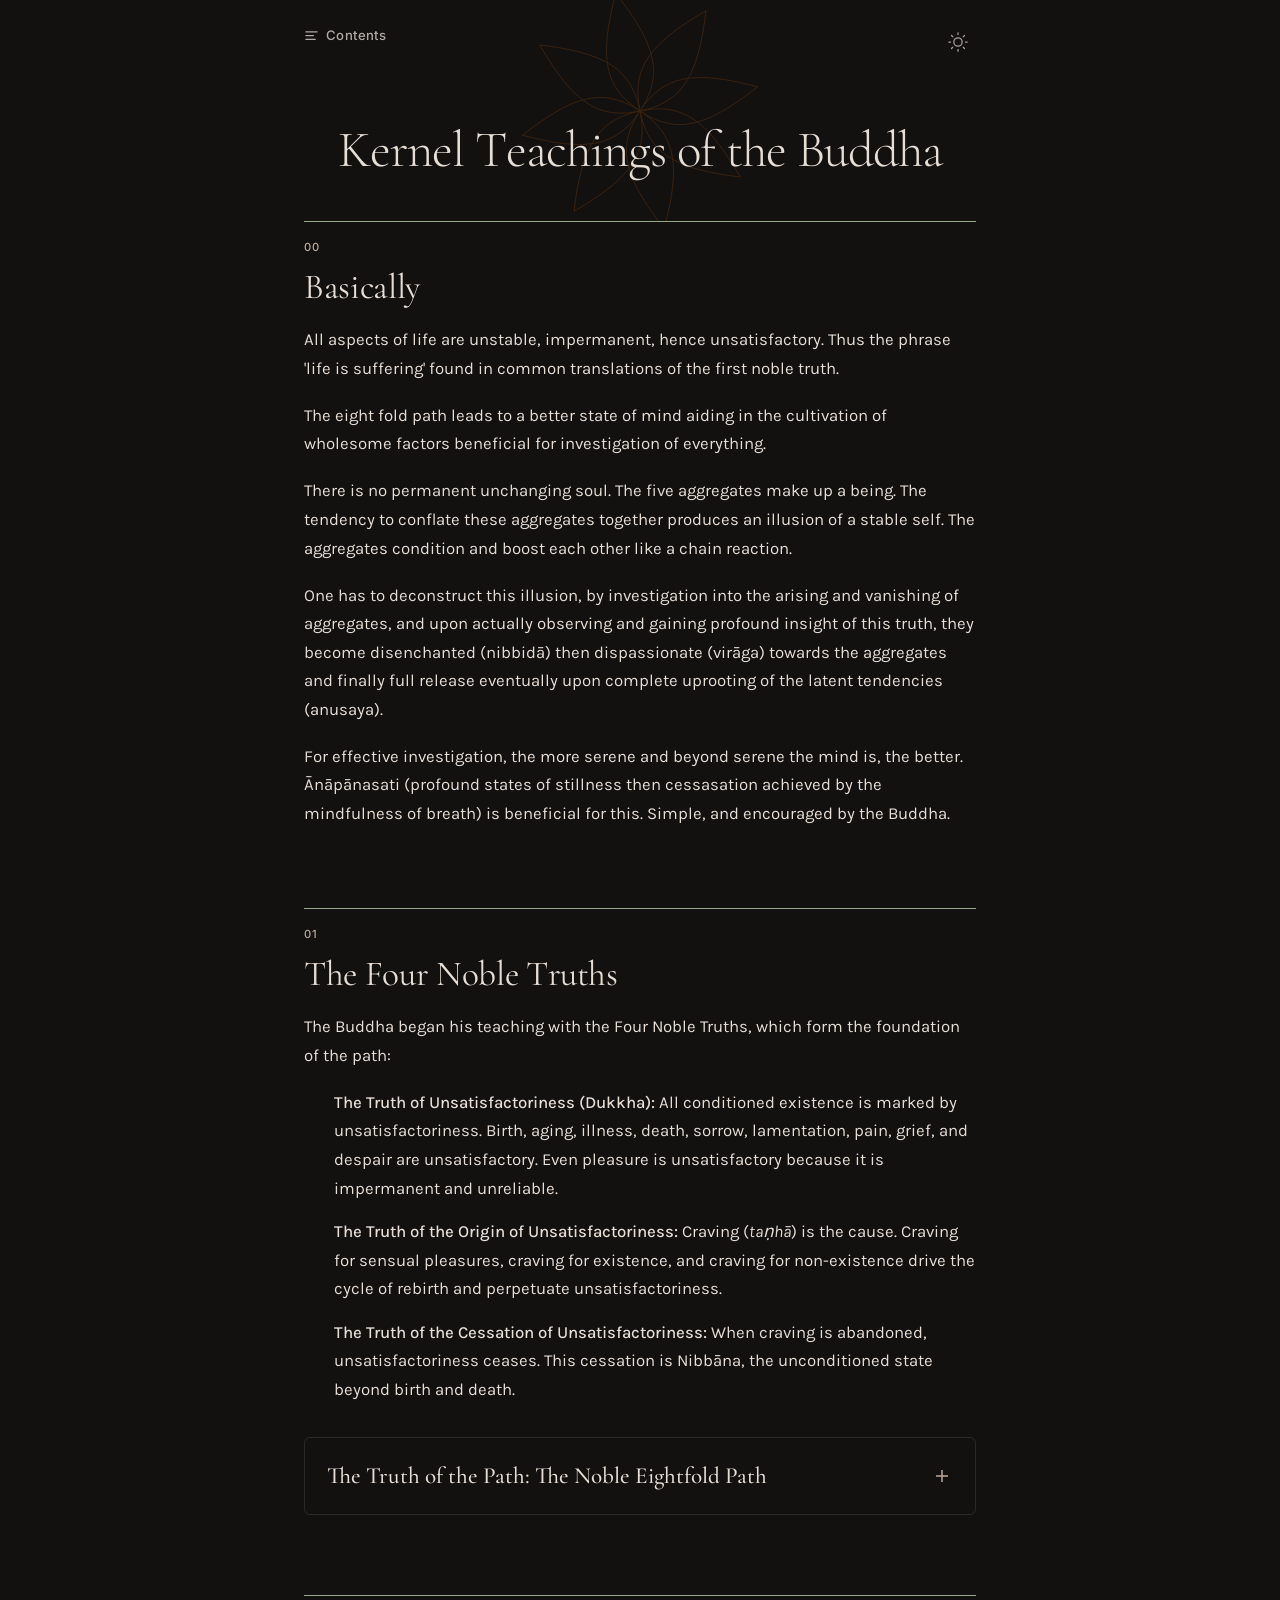
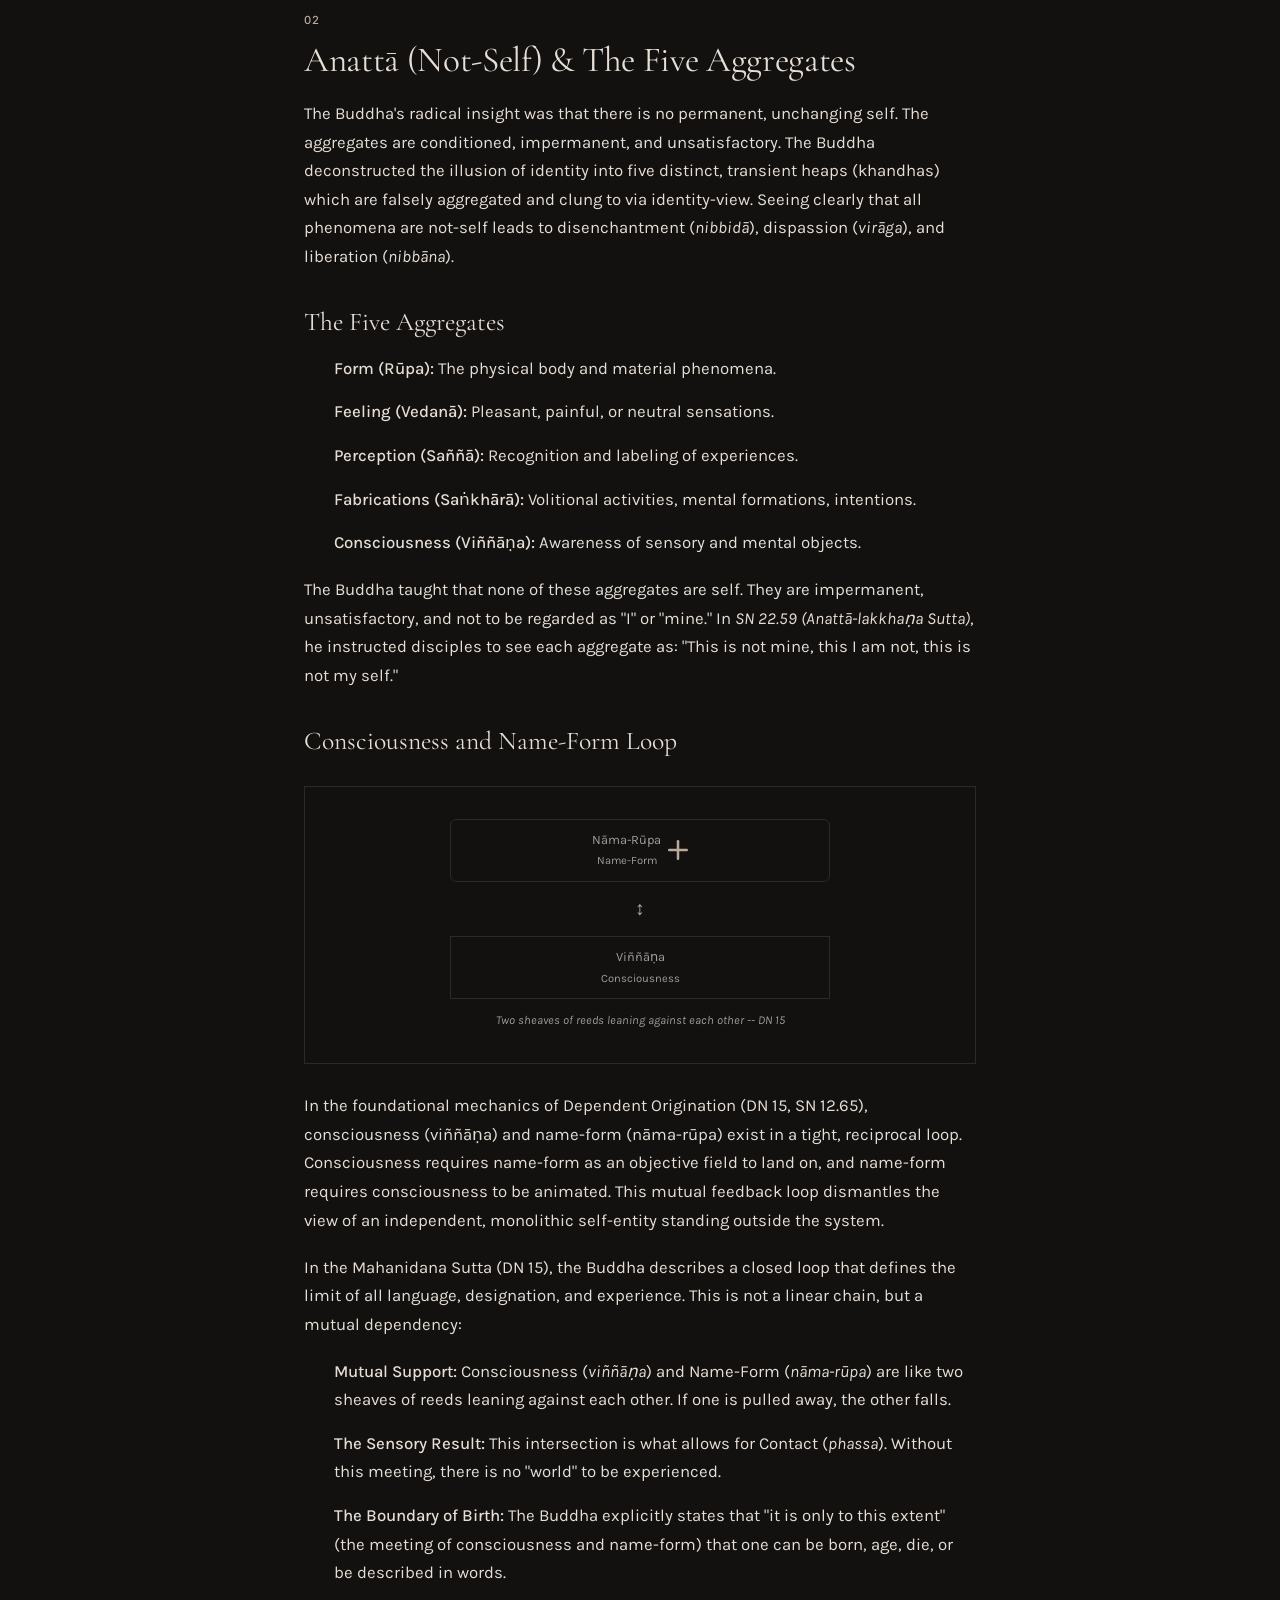
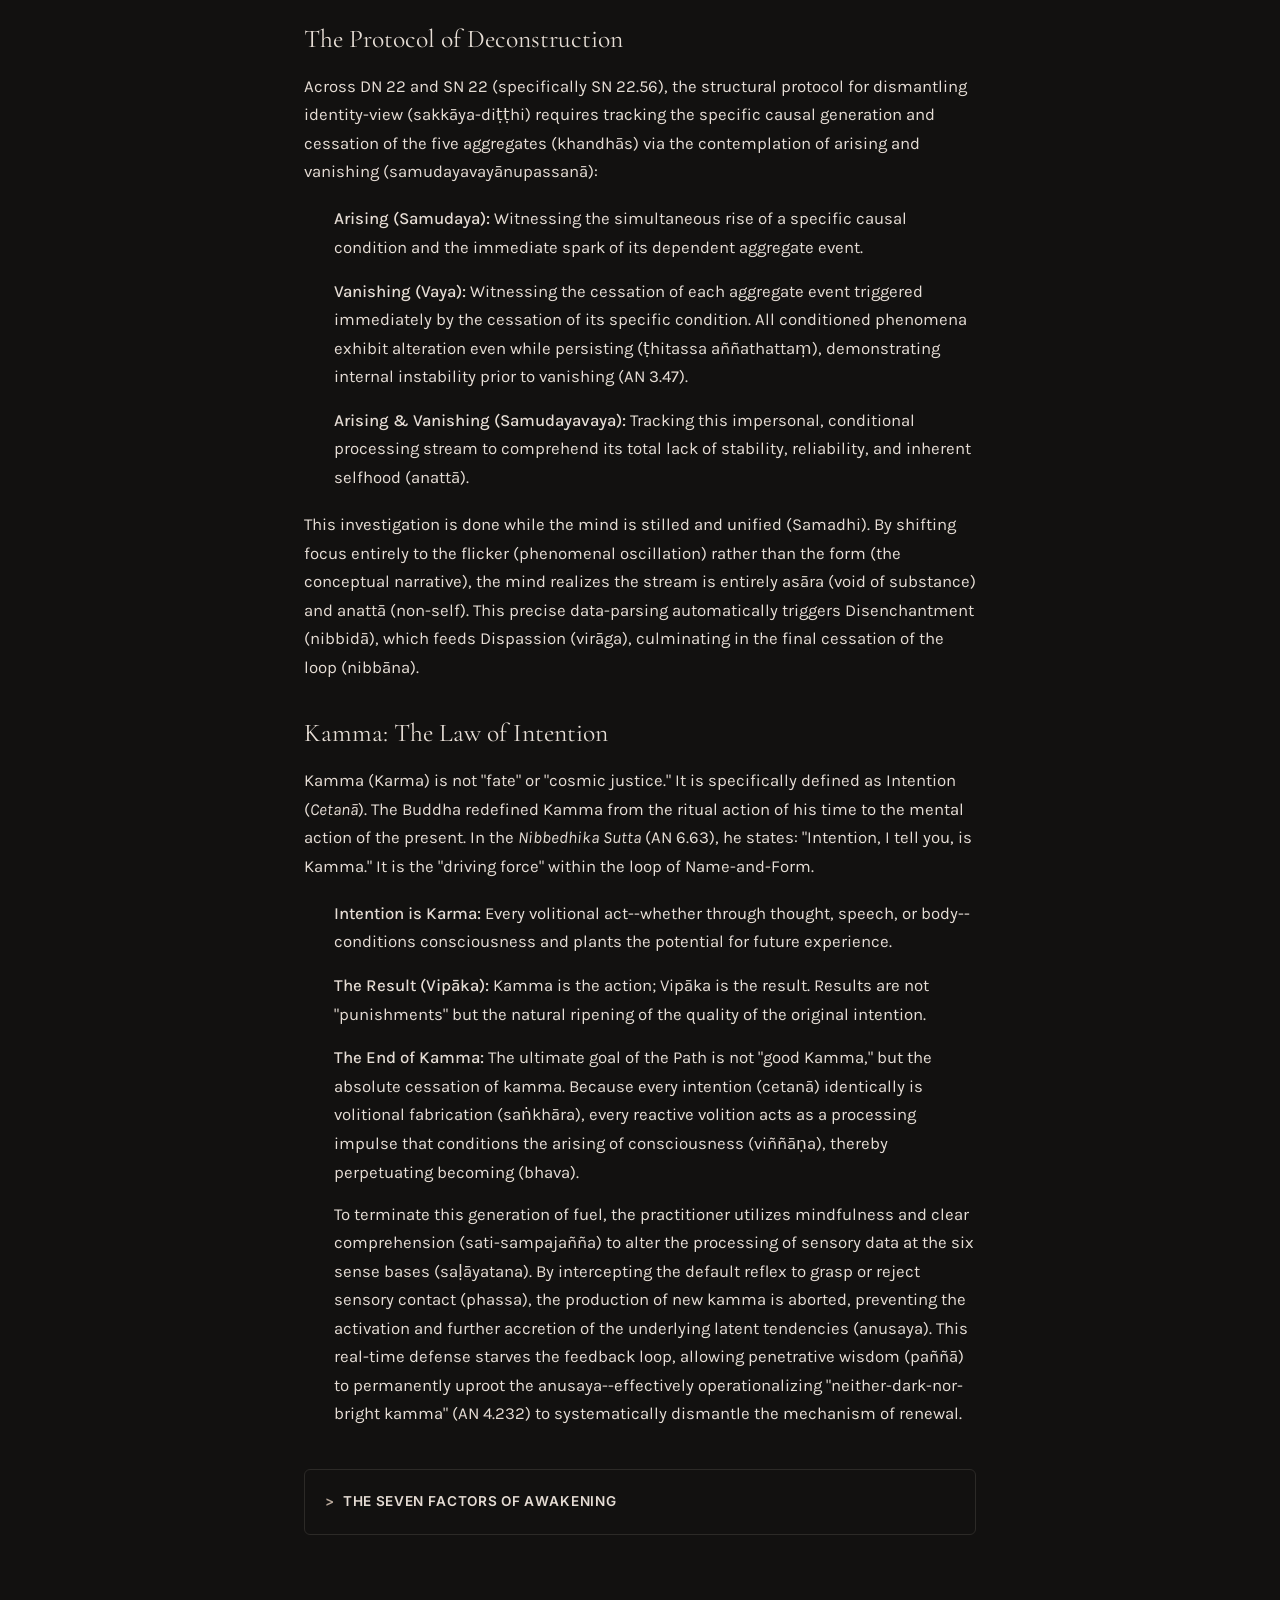
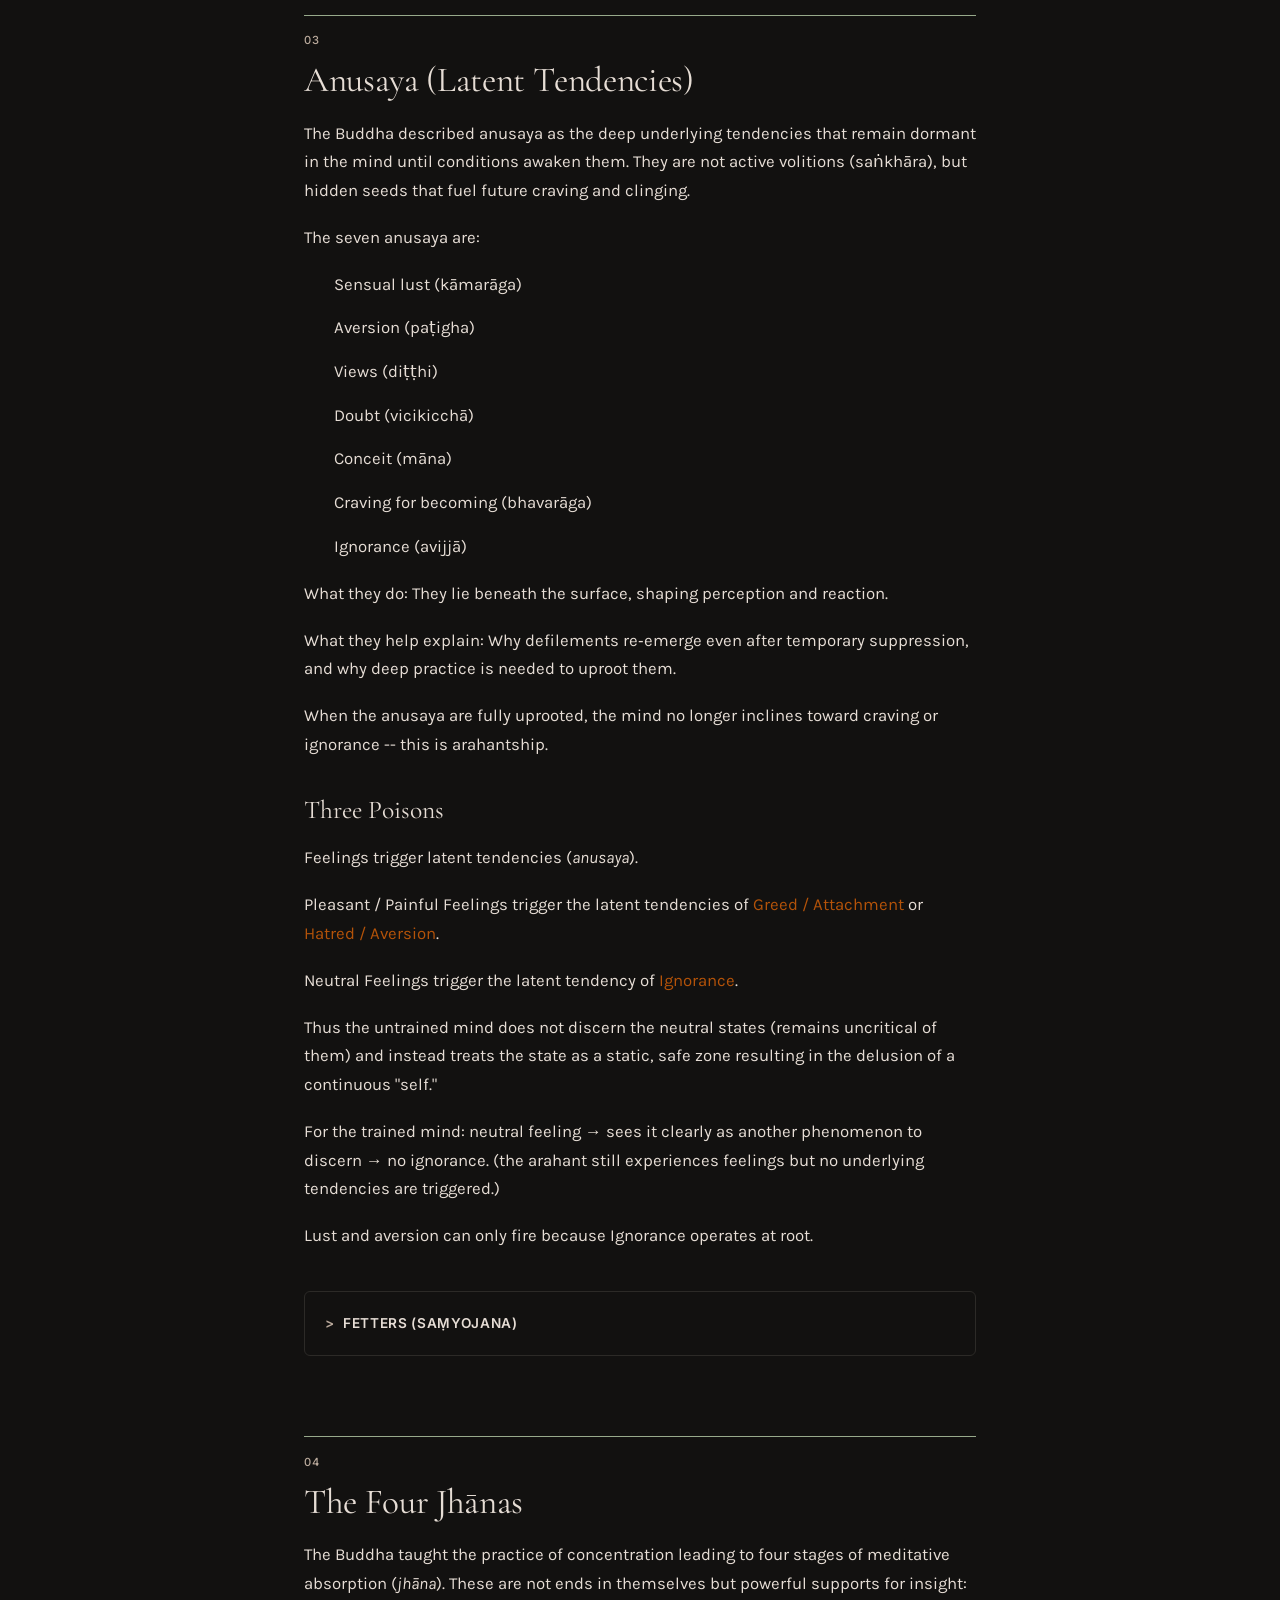
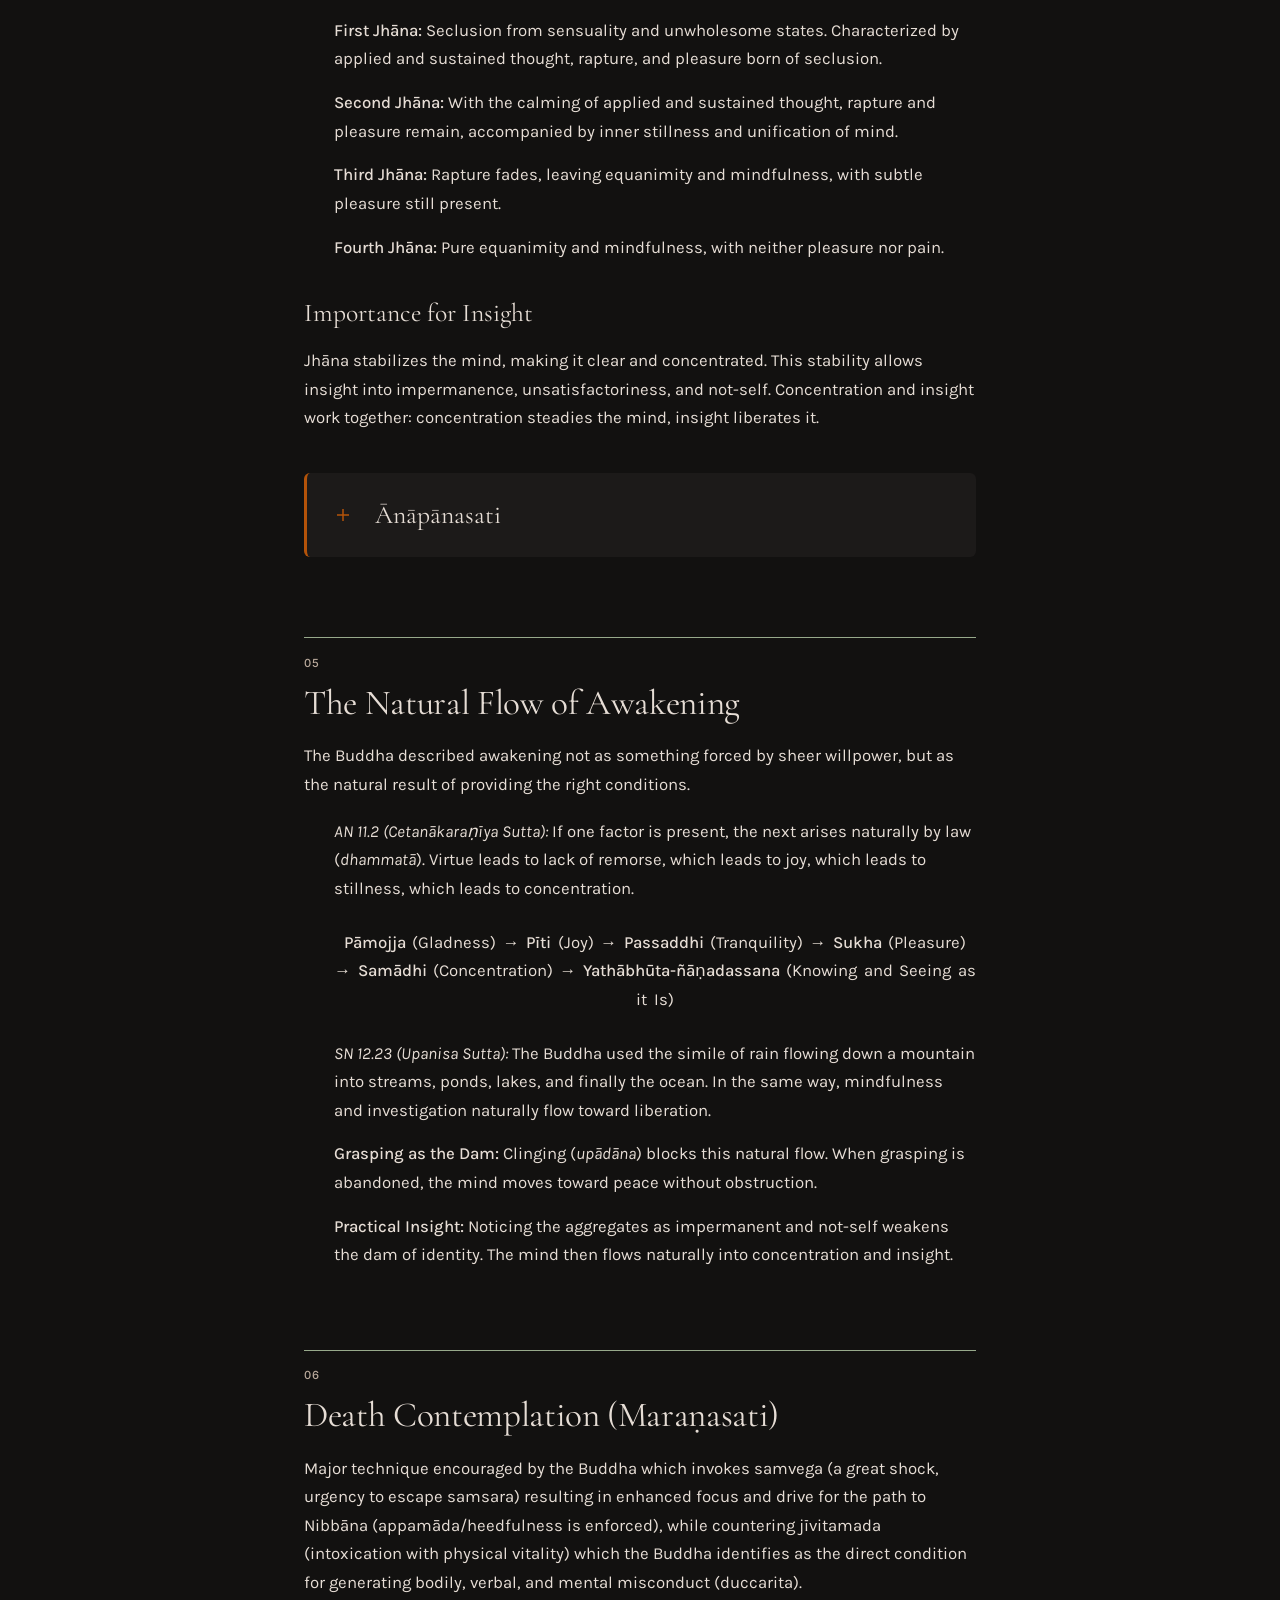
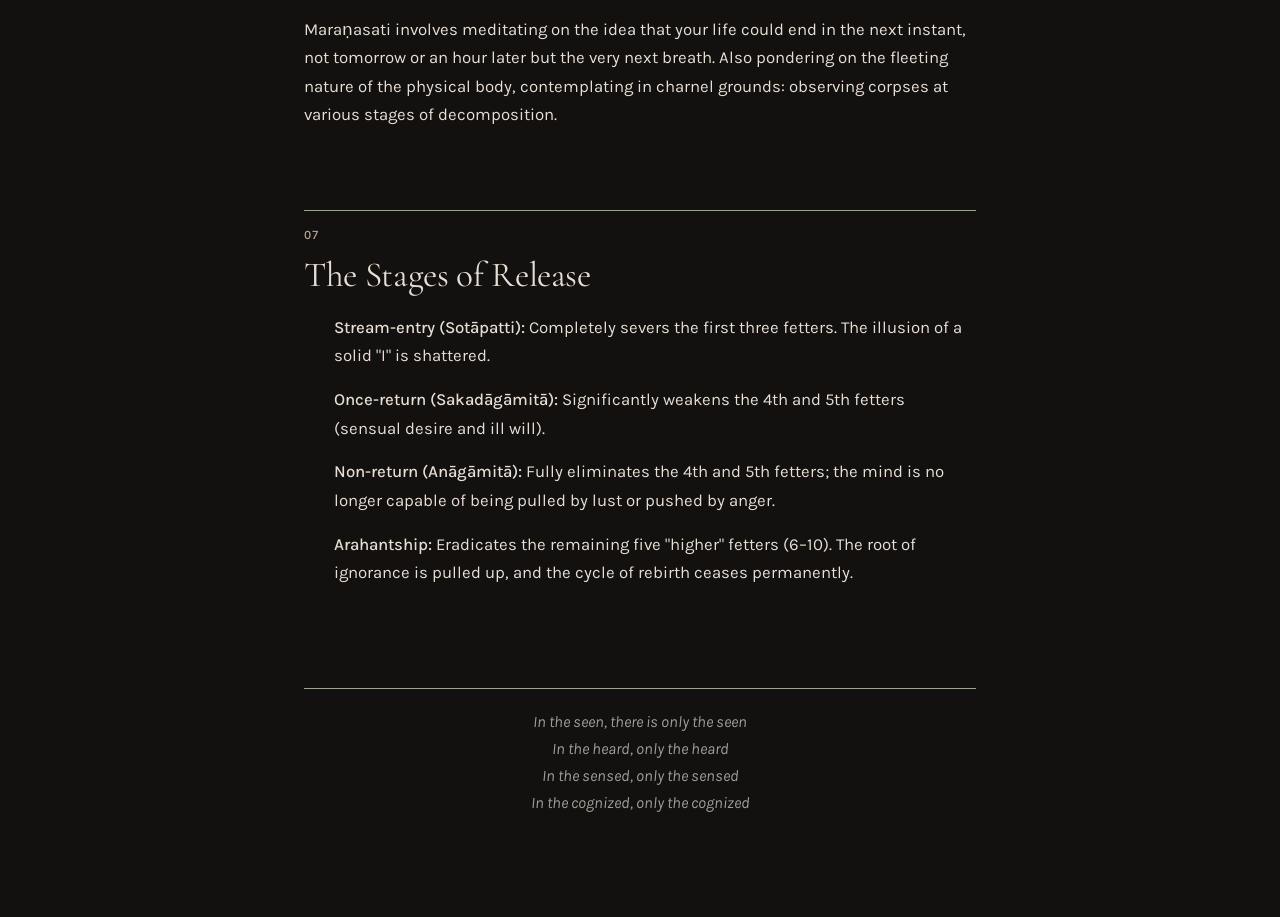
==== commit 278ebbac: "update fixes" ====
--- a/index.html
+++ b/index.html
@@ -39,8 +39,8 @@
         }
       })();
     </script>
-    <script type="module" crossorigin src="./assets/index-Dq92F8WN.js"></script>
-    <link rel="stylesheet" crossorigin href="./assets/index-C3TjYDNL.css">
+    <script type="module" crossorigin src="./assets/index-D_SoY8vK.js"></script>
+    <link rel="stylesheet" crossorigin href="./assets/index-yYqFqHXG.css">
   </head>
   <body>
     <div id="root"></div>
--- a/assets/index-yYqFqHXG.css
+++ b/assets/index-yYqFqHXG.css
@@ -0,0 +1 @@
+@font-face{font-family:Karla;font-style:normal;font-display:swap;font-weight:400;src:url(./karla-latin-400-normal-C_jajTY_.woff2) format("woff2"),url(./karla-latin-400-normal-iWRxgclR.woff) format("woff")}@font-face{font-family:Karla;font-style:normal;font-display:swap;font-weight:400;src:url(./karla-latin-ext-400-normal-DQe2ZdED.woff2) format("woff2"),url(./karla-latin-ext-400-normal-CMxStcnq.woff) format("woff")}@font-face{font-family:Karla;font-style:italic;font-display:swap;font-weight:400;src:url(./karla-latin-400-italic-Fk2VRqKq.woff2) format("woff2"),url(./karla-latin-400-italic-rXUtClAN.woff) format("woff")}@font-face{font-family:Karla;font-style:italic;font-display:swap;font-weight:400;src:url(./karla-latin-ext-400-italic-B1lElno-.woff2) format("woff2"),url(./karla-latin-ext-400-italic-DEh2sQXX.woff) format("woff")}@font-face{font-family:Karla;font-style:normal;font-display:swap;font-weight:500;src:url(./karla-latin-500-normal-6wzn_4WC.woff2) format("woff2"),url(./karla-latin-500-normal-BWjg-GL4.woff) format("woff")}@font-face{font-family:Karla;font-style:normal;font-display:swap;font-weight:500;src:url(./karla-latin-ext-500-normal-BQGx_UZ6.woff2) format("woff2"),url(./karla-latin-ext-500-normal-BR9CgtUN.woff) format("woff")}@font-face{font-family:Cormorant Garamond;font-style:normal;font-display:swap;font-weight:300;src:url(./cormorant-garamond-latin-300-normal-Cw-E_7L1.woff2) format("woff2"),url(./cormorant-garamond-latin-300-normal-BuXLI6C0.woff) format("woff")}@font-face{font-family:Cormorant Garamond;font-style:normal;font-display:swap;font-weight:300;src:url(./cormorant-garamond-latin-ext-300-normal-BsCYHBWC.woff2) format("woff2"),url(./cormorant-garamond-latin-ext-300-normal-DueGyF8j.woff) format("woff")}@font-face{font-family:Cormorant Garamond;font-style:normal;font-display:swap;font-weight:400;src:url(./cormorant-garamond-latin-400-normal-B-1hWBU7.woff2) format("woff2"),url(./cormorant-garamond-latin-400-normal-B7YtguxJ.woff) format("woff")}@font-face{font-family:Cormorant Garamond;font-style:normal;font-display:swap;font-weight:400;src:url(./cormorant-garamond-latin-ext-400-normal-Drx2k2n9.woff2) format("woff2"),url(./cormorant-garamond-latin-ext-400-normal-uvC0WHQr.woff) format("woff")}@font-face{font-family:Cormorant Garamond;font-style:normal;font-display:swap;font-weight:500;src:url(./cormorant-garamond-latin-500-normal-BsRWmXhO.woff2) format("woff2"),url(./cormorant-garamond-latin-500-normal-zIXX3Q-H.woff) format("woff")}@font-face{font-family:Cormorant Garamond;font-style:normal;font-display:swap;font-weight:500;src:url(./cormorant-garamond-latin-ext-500-normal-CH1kM7og.woff2) format("woff2"),url(./cormorant-garamond-latin-ext-500-normal-DYeaGGzO.woff) format("woff")}@font-face{font-family:Inter;font-style:normal;font-display:swap;font-weight:500;src:url(./inter-latin-500-normal-Cerq10X2.woff2) format("woff2"),url(./inter-latin-500-normal-BL9OpVg8.woff) format("woff")}@font-face{font-family:Inter;font-style:normal;font-display:swap;font-weight:500;src:url(./inter-latin-ext-500-normal-CV4jyFjo.woff2) format("woff2"),url(./inter-latin-ext-500-normal-BxGbmqWO.woff) format("woff")}@font-face{font-family:Inter;font-style:normal;font-display:swap;font-weight:600;src:url(./inter-latin-600-normal-LgqL8muc.woff2) format("woff2"),url(./inter-latin-600-normal-CiBQ2DWP.woff) format("woff")}@font-face{font-family:Inter;font-style:normal;font-display:swap;font-weight:600;src:url(./inter-latin-ext-600-normal-D2bJ5OIk.woff2) format("woff2"),url(./inter-latin-ext-600-normal-CIVaiw4L.woff) format("woff")}*,:before,:after{--tw-border-spacing-x: 0;--tw-border-spacing-y: 0;--tw-translate-x: 0;--tw-translate-y: 0;--tw-rotate: 0;--tw-skew-x: 0;--tw-skew-y: 0;--tw-scale-x: 1;--tw-scale-y: 1;--tw-pan-x: ;--tw-pan-y: ;--tw-pinch-zoom: ;--tw-scroll-snap-strictness: proximity;--tw-gradient-from-position: ;--tw-gradient-via-position: ;--tw-gradient-to-position: ;--tw-ordinal: ;--tw-slashed-zero: ;--tw-numeric-figure: ;--tw-numeric-spacing: ;--tw-numeric-fraction: ;--tw-ring-inset: ;--tw-ring-offset-width: 0px;--tw-ring-offset-color: #fff;--tw-ring-color: rgb(59 130 246 / .5);--tw-ring-offset-shadow: 0 0 #0000;--tw-ring-shadow: 0 0 #0000;--tw-shadow: 0 0 #0000;--tw-shadow-colored: 0 0 #0000;--tw-blur: ;--tw-brightness: ;--tw-contrast: ;--tw-grayscale: ;--tw-hue-rotate: ;--tw-invert: ;--tw-saturate: ;--tw-sepia: ;--tw-drop-shadow: ;--tw-backdrop-blur: ;--tw-backdrop-brightness: ;--tw-backdrop-contrast: ;--tw-backdrop-grayscale: ;--tw-backdrop-hue-rotate: ;--tw-backdrop-invert: ;--tw-backdrop-opacity: ;--tw-backdrop-saturate: ;--tw-backdrop-sepia: ;--tw-contain-size: ;--tw-contain-layout: ;--tw-contain-paint: ;--tw-contain-style: }::backdrop{--tw-border-spacing-x: 0;--tw-border-spacing-y: 0;--tw-translate-x: 0;--tw-translate-y: 0;--tw-rotate: 0;--tw-skew-x: 0;--tw-skew-y: 0;--tw-scale-x: 1;--tw-scale-y: 1;--tw-pan-x: ;--tw-pan-y: ;--tw-pinch-zoom: ;--tw-scroll-snap-strictness: proximity;--tw-gradient-from-position: ;--tw-gradient-via-position: ;--tw-gradient-to-position: ;--tw-ordinal: ;--tw-slashed-zero: ;--tw-numeric-figure: ;--tw-numeric-spacing: ;--tw-numeric-fraction: ;--tw-ring-inset: ;--tw-ring-offset-width: 0px;--tw-ring-offset-color: #fff;--tw-ring-color: rgb(59 130 246 / .5);--tw-ring-offset-shadow: 0 0 #0000;--tw-ring-shadow: 0 0 #0000;--tw-shadow: 0 0 #0000;--tw-shadow-colored: 0 0 #0000;--tw-blur: ;--tw-brightness: ;--tw-contrast: ;--tw-grayscale: ;--tw-hue-rotate: ;--tw-invert: ;--tw-saturate: ;--tw-sepia: ;--tw-drop-shadow: ;--tw-backdrop-blur: ;--tw-backdrop-brightness: ;--tw-backdrop-contrast: ;--tw-backdrop-grayscale: ;--tw-backdrop-hue-rotate: ;--tw-backdrop-invert: ;--tw-backdrop-opacity: ;--tw-backdrop-saturate: ;--tw-backdrop-sepia: ;--tw-contain-size: ;--tw-contain-layout: ;--tw-contain-paint: ;--tw-contain-style: }*,:before,:after{box-sizing:border-box;border-width:0;border-style:solid;border-color:#e5e7eb}:before,:after{--tw-content: ""}html,:host{line-height:1.5;-webkit-text-size-adjust:100%;-moz-tab-size:4;-o-tab-size:4;tab-size:4;font-family:ui-sans-serif,system-ui,sans-serif,"Apple Color Emoji","Segoe UI Emoji",Segoe UI Symbol,"Noto Color Emoji";font-feature-settings:normal;font-variation-settings:normal;-webkit-tap-highlight-color:transparent}body{margin:0;line-height:inherit}hr{height:0;color:inherit;border-top-width:1px}abbr:where([title]){-webkit-text-decoration:underline dotted;text-decoration:underline dotted}h1,h2,h3,h4,h5,h6{font-size:inherit;font-weight:inherit}a{color:inherit;text-decoration:inherit}b,strong{font-weight:bolder}code,kbd,samp,pre{font-family:ui-monospace,SFMono-Regular,Menlo,Monaco,Consolas,Liberation Mono,Courier New,monospace;font-feature-settings:normal;font-variation-settings:normal;font-size:1em}small{font-size:80%}sub,sup{font-size:75%;line-height:0;position:relative;vertical-align:baseline}sub{bottom:-.25em}sup{top:-.5em}table{text-indent:0;border-color:inherit;border-collapse:collapse}button,input,optgroup,select,textarea{font-family:inherit;font-feature-settings:inherit;font-variation-settings:inherit;font-size:100%;font-weight:inherit;line-height:inherit;letter-spacing:inherit;color:inherit;margin:0;padding:0}button,select{text-transform:none}button,input:where([type=button]),input:where([type=reset]),input:where([type=submit]){-webkit-appearance:button;background-color:transparent;background-image:none}:-moz-focusring{outline:auto}:-moz-ui-invalid{box-shadow:none}progress{vertical-align:baseline}::-webkit-inner-spin-button,::-webkit-outer-spin-button{height:auto}[type=search]{-webkit-appearance:textfield;outline-offset:-2px}::-webkit-search-decoration{-webkit-appearance:none}::-webkit-file-upload-button{-webkit-appearance:button;font:inherit}summary{display:list-item}blockquote,dl,dd,h1,h2,h3,h4,h5,h6,hr,figure,p,pre{margin:0}fieldset{margin:0;padding:0}legend{padding:0}ol,ul,menu{list-style:none;margin:0;padding:0}dialog{padding:0}textarea{resize:vertical}input::-moz-placeholder,textarea::-moz-placeholder{opacity:1;color:#9ca3af}input::placeholder,textarea::placeholder{opacity:1;color:#9ca3af}button,[role=button]{cursor:pointer}:disabled{cursor:default}img,svg,video,canvas,audio,iframe,embed,object{display:block;vertical-align:middle}img,video{max-width:100%;height:auto}[hidden]:where(:not([hidden=until-found])){display:none}html{scroll-behavior:smooth}section[id],h2[id],h3[id],details[id],div[id]{scroll-margin-top:48px}body{font-family:Karla,sans-serif;background-color:var(--bg);color:var(--fg);line-height:1.75;margin:0;padding:0;-webkit-font-smoothing:antialiased;-moz-osx-font-smoothing:grayscale;transition:background-color .3s ease,color .3s ease}h1,h2,h3,h4,h5,h6,h1 *,h2 *,h3 *,h4 *,h5 *,h6 *{font-family:Cormorant Garamond,serif!important;color:var(--fg);line-height:1.2;margin-top:0;word-break:keep-all}h1{font-size:3.2rem;font-weight:300;letter-spacing:-.02em;line-height:1.1}h2{font-size:2.2rem;font-weight:400;letter-spacing:-.01em;margin:0 0 .5em}h3{font-size:1.6rem;font-weight:400;letter-spacing:0;margin:1.4em 0 .6em}h4{font-family:Cormorant Garamond,serif;font-size:1.25rem;font-weight:500;margin:1.4em 0 .5em}p{margin:1.1em 0;font-size:1.05rem;line-height:1.7}ol,ul{margin:1em 0 1em 1.8em;padding-left:0;font-size:1.05rem;line-height:1.7}li{margin-bottom:.9em}li>ul,li>ol{margin-top:.6em;margin-bottom:.6em}[data-splitting]:not(.split-ready){visibility:hidden}.char{display:inline-block}.bold{font-weight:500}.section-number{font-family:Inter,sans-serif;font-weight:500;font-size:.7rem;line-height:1;letter-spacing:.08em;color:var(--accent);text-transform:uppercase;display:block;margin-bottom:.8rem}.hairline{border:none;border-top:1px solid #97a98b;margin:0 0 1.2rem;width:100%}details.anapanasati{margin:2.5em 0;border-left:3px solid #B45309;background-color:var(--anapanasati-bg);padding:0;overflow:hidden;border-radius:6px;transition:background-color .3s ease}.dark details.anapanasati{background-color:var(--anapanasati-bg)}details.anapanasati summary{list-style:none;cursor:pointer;padding:20px 24px;display:flex;align-items:center;gap:.8em;-webkit-user-select:none;-moz-user-select:none;user-select:none;font-family:Cormorant Garamond,serif;font-size:1.6rem;font-weight:400;color:#1c1917}.dark details.anapanasati summary{color:var(--fg)}details.anapanasati summary::-webkit-details-marker{display:none}details.anapanasati summary .plus-icon{display:inline-flex;align-items:center;justify-content:center;width:24px;height:24px;flex-shrink:0;transition:transform .3s ease;color:#b45309}details.anapanasati summary .plus-icon svg{width:16px;height:16px}details.anapanasati summary .plus-icon .vertical-line{transition:opacity .3s ease}details.anapanasati[open] summary .plus-icon{transform:rotate(45deg)}details.anapanasati[open] summary .plus-icon .vertical-line{opacity:0}details.anapanasati .content-wrap{max-height:0;overflow:hidden;transition:max-height .7s ease}details.anapanasati[open] .content-wrap{max-height:2000px}details.anapanasati .content-inner{padding:0 24px 24px 52px}details.dropdown-section{border:1px solid var(--border);border-radius:6px;background:var(--bg);overflow:hidden;transition:background-color .3s ease,border-color .3s ease}details.dropdown-section[open]{background:var(--accent-light);border-color:var(--accent)}details.dropdown-section summary,details.dropdown-section summary *{font-family:Inter,sans-serif!important}details.dropdown-section summary{list-style:none;cursor:pointer;-webkit-user-select:none;-moz-user-select:none;user-select:none;display:flex;align-items:center;gap:.6em;padding:20px;color:var(--fg);text-transform:uppercase;font-weight:600;font-size:.85rem;letter-spacing:.05em}details.dropdown-section summary::-webkit-details-marker{display:none}details.dropdown-section summary .arrow{display:inline-block;transition:transform .3s ease;color:var(--accent)}details.dropdown-section[open] summary .arrow{transform:rotate(90deg)}details.dropdown-section .content-wrap{max-height:0;overflow:hidden;transition:max-height .5s ease}details.dropdown-section[open] .content-wrap{max-height:2500px}details.dropdown-section .content-inner{padding:0 20px 24px;color:var(--fg)}details.dropdown-section .content-inner p,details.dropdown-section .content-inner li{color:var(--fg-secondary)}details.dropdown-section .content-inner .bold{color:var(--fg)}details.name-form{width:100%;overflow:hidden;border:1px solid var(--border);border-radius:6px;background:var(--bg);transition:background-color .3s ease,border-color .3s ease}details.name-form[open]{background:var(--accent-light);border-color:var(--accent)}details.name-form summary{list-style:none;cursor:pointer;-webkit-user-select:none;-moz-user-select:none;user-select:none;display:flex;align-items:center;justify-content:center;gap:.5em}details.name-form summary::-webkit-details-marker{display:none}details.name-form summary .expand-icon{display:inline-flex;align-items:center;justify-content:center;width:20px;height:20px;flex-shrink:0;transition:transform .3s ease;color:var(--accent)}details.name-form .expand-icon .vertical-line{transition:opacity .3s ease}details.name-form[open] .expand-icon{transform:rotate(45deg)}details.name-form[open] .expand-icon .vertical-line{opacity:0}details.name-form .content-wrap{max-height:0;overflow:hidden;transition:max-height .5s ease}details.name-form[open] .content-wrap{max-height:800px}details.name-form .content-wrap .content-inner{padding:12px 20px 24px}.hindrance-overlay{position:fixed;inset:0;background:#00000080;display:flex;align-items:center;justify-content:center;z-index:100}.hindrance-modal{background:var(--bg);border:1px solid var(--border);border-radius:12px;padding:24px 32px;max-width:300px;width:100%;font-size:1rem}.hindrance-modal ul{list-style:disc;padding-left:20px;margin:0}.hindrance-modal li{margin-bottom:.5em}.hindrance-modal li:last-child{margin-bottom:0}.hindrance-link{text-decoration:underline;cursor:pointer}details.eightfold-path{margin:2em 0;border:1px solid var(--border);border-radius:6px;background:var(--bg);overflow:hidden;transition:background-color .3s ease,border-color .3s ease}details.eightfold-path[open]{background:var(--accent-light);border-color:var(--accent)}details.eightfold-path summary{list-style:none;cursor:pointer;-webkit-user-select:none;-moz-user-select:none;user-select:none;display:flex;align-items:center;justify-content:space-between;padding:18px 22px;color:var(--fg);font-family:Cormorant Garamond,serif;font-size:1.45rem;font-weight:500;transition:color .2s ease}details.eightfold-path summary::-webkit-details-marker{display:none}details.eightfold-path summary .plus-icon{display:inline-flex;align-items:center;justify-content:center;width:22px;height:22px;flex-shrink:0;color:var(--accent);transition:transform .3s ease}details.eightfold-path summary .plus-icon svg{width:16px;height:16px}details.eightfold-path summary .plus-icon .vertical-line{transition:opacity .3s ease}details.eightfold-path[open] summary .plus-icon{transform:rotate(45deg)}details.eightfold-path[open] summary .plus-icon .vertical-line{opacity:0}details.eightfold-path .content-wrap{max-height:0;overflow:hidden;transition:max-height .7s cubic-bezier(.4,0,.2,1)}details.eightfold-path[open] .content-wrap{max-height:2500px}details.eightfold-path .content-inner{padding:6px 24px 26px}.toc-toggle-btn{position:absolute;top:24px;left:24px;z-index:20;background:none;border:none;padding:0;font-family:Inter,sans-serif;font-size:.82rem;font-weight:500;letter-spacing:.03em;color:var(--fg);cursor:pointer;display:inline-flex;align-items:center;gap:7px;opacity:.75;transition:opacity .2s ease,color .2s ease}.toc-toggle-btn:hover{opacity:1;color:var(--accent)}.toc-toggle-btn:active{opacity:.5}.toc-drawer-overlay{position:fixed;inset:0;background:#00000080;-webkit-backdrop-filter:blur(3px);backdrop-filter:blur(3px);z-index:100;display:flex;justify-content:flex-start;animation:fadeIn .2s ease-out}@keyframes fadeIn{0%{opacity:0}to{opacity:1}}.toc-drawer{width:100%;max-width:360px;height:100%;background:var(--bg);border-right:1px solid var(--border);padding:28px 24px 40px;overflow-y:auto;box-shadow:4px 0 24px #0003;display:flex;flex-direction:column;animation:slideIn .25s cubic-bezier(.16,1,.3,1)}@keyframes slideIn{0%{transform:translate(-100%)}to{transform:translate(0)}}.toc-drawer-header{display:flex;align-items:center;justify-content:space-between;margin-bottom:22px;padding-bottom:14px;border-bottom:1px solid var(--border)}.toc-drawer-title{font-family:Cormorant Garamond,serif!important;font-size:1.45rem!important;font-weight:500!important;margin:0!important;color:var(--fg)}.toc-drawer-close{background:none;border:none;font-size:1.4rem;line-height:1;color:var(--fg-secondary);cursor:pointer;padding:4px 8px;border-radius:4px;transition:color .15s ease}.toc-drawer-close:hover{color:var(--fg)}.toc-list{list-style:none!important;margin:0!important;padding:0!important;display:flex;flex-direction:column;gap:4px}.toc-item-link{display:flex;align-items:baseline;gap:10px;padding:8px 10px;border-radius:6px;color:var(--fg);text-decoration:none;font-size:.95rem;line-height:1.4;transition:background-color .15s ease,color .15s ease}.toc-item-link:hover{background:var(--accent-light);color:var(--accent)}.toc-item-num{font-family:Inter,sans-serif;font-size:.72rem;font-weight:600;color:var(--accent);letter-spacing:.05em;flex-shrink:0}.toc-sub-item-link{display:block;padding:5px 10px 5px 32px;color:var(--fg-secondary);text-decoration:none;font-size:.86rem;line-height:1.4;border-radius:4px;transition:background-color .15s ease,color .15s ease}.toc-sub-item-link:hover{background:var(--accent-light);color:var(--fg)}@media(max-width:720px){.toc-toggle-btn{top:24px;left:20px}h1{font-size:2.4rem}h2{font-size:1.8rem}h3{font-size:1.35rem}p,ol,ul{font-size:1rem}}.sr-only{position:absolute;width:1px;height:1px;padding:0;margin:-1px;overflow:hidden;clip:rect(0,0,0,0);white-space:nowrap;border-width:0}.pointer-events-none{pointer-events:none}.visible{visibility:visible}.invisible{visibility:hidden}.static{position:static}.fixed{position:fixed}.absolute{position:absolute}.relative{position:relative}.inset-0{inset:0}.inset-x-0{left:0;right:0}.inset-y-0{top:0;bottom:0}.-bottom-12{bottom:-3rem}.-left-12{left:-3rem}.-right-12{right:-3rem}.-top-12{top:-3rem}.bottom-0{bottom:0}.left-0{left:0}.left-1\/2{left:50%}.left-2{left:.5rem}.left-\[50\%\]{left:50%}.right-0{right:0}.right-1{right:.25rem}.right-2{right:.5rem}.right-3{right:.75rem}.right-4{right:1rem}.top-0{top:0}.top-1\.5{top:.375rem}.top-1\/2{top:50%}.top-3\.5{top:.875rem}.top-4{top:1rem}.top-\[1px\]{top:1px}.top-\[50\%\]{top:50%}.top-\[60\%\]{top:60%}.top-full{top:100%}.isolate{isolation:isolate}.z-10{z-index:10}.z-20{z-index:20}.z-50{z-index:50}.z-\[1\]{z-index:1}.order-first{order:-9999}.order-last{order:9999}.col-start-2{grid-column-start:2}.row-span-2{grid-row:span 2 / span 2}.row-start-1{grid-row-start:1}.\!m-0{margin:0!important}.-mx-1{margin-left:-.25rem;margin-right:-.25rem}.-my-2{margin-top:-.5rem;margin-bottom:-.5rem}.mx-2{margin-left:.5rem;margin-right:.5rem}.mx-3\.5{margin-left:.875rem;margin-right:.875rem}.mx-auto{margin-left:auto;margin-right:auto}.my-0{margin-top:0;margin-bottom:0}.my-0\.5{margin-top:.125rem;margin-bottom:.125rem}.my-1{margin-top:.25rem;margin-bottom:.25rem}.-ml-4{margin-left:-1rem}.-mt-4{margin-top:-1rem}.mb-2{margin-bottom:.5rem}.mb-3{margin-bottom:.75rem}.ml-1{margin-left:.25rem}.ml-4{margin-left:1rem}.ml-auto{margin-left:auto}.mt-1\.5{margin-top:.375rem}.mt-2{margin-top:.5rem}.mt-4{margin-top:1rem}.mt-auto{margin-top:auto}.line-clamp-1{overflow:hidden;display:-webkit-box;-webkit-box-orient:vertical;-webkit-line-clamp:1}.line-clamp-2{overflow:hidden;display:-webkit-box;-webkit-box-orient:vertical;-webkit-line-clamp:2}.block{display:block}.flex{display:flex}.inline-flex{display:inline-flex}.table{display:table}.table-caption{display:table-caption}.table-cell{display:table-cell}.table-row{display:table-row}.grid{display:grid}.hidden{display:none}.aspect-square{aspect-ratio:1 / 1}.aspect-video{aspect-ratio:16 / 9}.size-10{width:2.5rem;height:2.5rem}.size-2{width:.5rem;height:.5rem}.size-2\.5{width:.625rem;height:.625rem}.size-3{width:.75rem;height:.75rem}.size-3\.5{width:.875rem;height:.875rem}.size-4{width:1rem;height:1rem}.size-6{width:1.5rem;height:1.5rem}.size-7{width:1.75rem;height:1.75rem}.size-8{width:2rem;height:2rem}.size-9{width:2.25rem;height:2.25rem}.size-auto{width:auto;height:auto}.size-full{width:100%;height:100%}.h-1\.5{height:.375rem}.h-10{height:2.5rem}.h-12{height:3rem}.h-2{height:.5rem}.h-2\.5{height:.625rem}.h-4{height:1rem}.h-5{height:1.25rem}.h-6{height:1.5rem}.h-7{height:1.75rem}.h-8{height:2rem}.h-9{height:2.25rem}.h-\[1\.15rem\]{height:1.15rem}.h-\[calc\(100\%-1px\)\]{height:calc(100% - 1px)}.h-\[var\(--radix-navigation-menu-viewport-height\)\]{height:var(--radix-navigation-menu-viewport-height)}.h-\[var\(--radix-select-trigger-height\)\]{height:var(--radix-select-trigger-height)}.h-auto{height:auto}.h-full{height:100%}.h-px{height:1px}.h-svh{height:100svh}.max-h-\[300px\]{max-height:300px}.min-h-0{min-height:0px}.min-h-16{min-height:4rem}.min-h-4{min-height:1rem}.min-h-svh{min-height:100svh}.w-0{width:0px}.w-1{width:.25rem}.w-2{width:.5rem}.w-2\.5{width:.625rem}.w-3{width:.75rem}.w-3\/4{width:75%}.w-4{width:1rem}.w-5{width:1.25rem}.w-64{width:16rem}.w-72{width:18rem}.w-8{width:2rem}.w-9{width:2.25rem}.w-\[100px\]{width:100px}.w-auto{width:auto}.w-fit{width:-moz-fit-content;width:fit-content}.w-full{width:100%}.w-max{width:-moz-max-content;width:max-content}.w-px{width:1px}.min-w-0{min-width:0px}.min-w-10{min-width:2.5rem}.min-w-5{min-width:1.25rem}.min-w-8{min-width:2rem}.min-w-9{min-width:2.25rem}.min-w-\[12rem\]{min-width:12rem}.min-w-\[8rem\]{min-width:8rem}.min-w-\[var\(--radix-select-trigger-width\)\]{min-width:var(--radix-select-trigger-width)}.max-w-\[calc\(100\%-2rem\)\]{max-width:calc(100% - 2rem)}.max-w-max{max-width:-moz-max-content;max-width:max-content}.max-w-sm{max-width:24rem}.flex-1{flex:1 1 0%}.shrink-0{flex-shrink:0}.grow{flex-grow:1}.grow-0{flex-grow:0}.basis-full{flex-basis:100%}.caption-bottom{caption-side:bottom}.border-collapse{border-collapse:collapse}.-translate-x-1\/2{--tw-translate-x: -50%;transform:translate(var(--tw-translate-x),var(--tw-translate-y)) rotate(var(--tw-rotate)) skew(var(--tw-skew-x)) skewY(var(--tw-skew-y)) scaleX(var(--tw-scale-x)) scaleY(var(--tw-scale-y))}.-translate-x-px{--tw-translate-x: -1px;transform:translate(var(--tw-translate-x),var(--tw-translate-y)) rotate(var(--tw-rotate)) skew(var(--tw-skew-x)) skewY(var(--tw-skew-y)) scaleX(var(--tw-scale-x)) scaleY(var(--tw-scale-y))}.-translate-y-1\/2{--tw-translate-y: -50%;transform:translate(var(--tw-translate-x),var(--tw-translate-y)) rotate(var(--tw-rotate)) skew(var(--tw-skew-x)) skewY(var(--tw-skew-y)) scaleX(var(--tw-scale-x)) scaleY(var(--tw-scale-y))}.translate-x-\[-50\%\]{--tw-translate-x: -50%;transform:translate(var(--tw-translate-x),var(--tw-translate-y)) rotate(var(--tw-rotate)) skew(var(--tw-skew-x)) skewY(var(--tw-skew-y)) scaleX(var(--tw-scale-x)) scaleY(var(--tw-scale-y))}.translate-x-px{--tw-translate-x: 1px;transform:translate(var(--tw-translate-x),var(--tw-translate-y)) rotate(var(--tw-rotate)) skew(var(--tw-skew-x)) skewY(var(--tw-skew-y)) scaleX(var(--tw-scale-x)) scaleY(var(--tw-scale-y))}.translate-y-0\.5{--tw-translate-y: .125rem;transform:translate(var(--tw-translate-x),var(--tw-translate-y)) rotate(var(--tw-rotate)) skew(var(--tw-skew-x)) skewY(var(--tw-skew-y)) scaleX(var(--tw-scale-x)) scaleY(var(--tw-scale-y))}.translate-y-\[-50\%\]{--tw-translate-y: -50%;transform:translate(var(--tw-translate-x),var(--tw-translate-y)) rotate(var(--tw-rotate)) skew(var(--tw-skew-x)) skewY(var(--tw-skew-y)) scaleX(var(--tw-scale-x)) scaleY(var(--tw-scale-y))}.translate-y-\[calc\(-50\%_-_2px\)\]{--tw-translate-y: calc(-50% - 2px) ;transform:translate(var(--tw-translate-x),var(--tw-translate-y)) rotate(var(--tw-rotate)) skew(var(--tw-skew-x)) skewY(var(--tw-skew-y)) scaleX(var(--tw-scale-x)) scaleY(var(--tw-scale-y))}.rotate-45{--tw-rotate: 45deg;transform:translate(var(--tw-translate-x),var(--tw-translate-y)) rotate(var(--tw-rotate)) skew(var(--tw-skew-x)) skewY(var(--tw-skew-y)) scaleX(var(--tw-scale-x)) scaleY(var(--tw-scale-y))}.rotate-90{--tw-rotate: 90deg;transform:translate(var(--tw-translate-x),var(--tw-translate-y)) rotate(var(--tw-rotate)) skew(var(--tw-skew-x)) skewY(var(--tw-skew-y)) scaleX(var(--tw-scale-x)) scaleY(var(--tw-scale-y))}.transform{transform:translate(var(--tw-translate-x),var(--tw-translate-y)) rotate(var(--tw-rotate)) skew(var(--tw-skew-x)) skewY(var(--tw-skew-y)) scaleX(var(--tw-scale-x)) scaleY(var(--tw-scale-y))}@keyframes caret-blink{0%,70%,to{opacity:1}20%,50%{opacity:0}}.animate-caret-blink{animation:caret-blink 1.25s ease-out infinite}@keyframes pulse{50%{opacity:.5}}.animate-pulse{animation:pulse 2s cubic-bezier(.4,0,.6,1) infinite}@keyframes spin{to{transform:rotate(360deg)}}.animate-spin{animation:spin 1s linear infinite}.cursor-default{cursor:default}.cursor-text{cursor:text}.touch-none{touch-action:none}.select-none{-webkit-user-select:none;-moz-user-select:none;user-select:none}.resize-none{resize:none}.scroll-my-1{scroll-margin-top:.25rem;scroll-margin-bottom:.25rem}.scroll-py-1{scroll-padding-top:.25rem;scroll-padding-bottom:.25rem}.list-disc{list-style-type:disc}.list-none{list-style-type:none}.auto-rows-min{grid-auto-rows:min-content}.grid-cols-\[0_1fr\]{grid-template-columns:0 1fr}.grid-rows-\[auto_auto\]{grid-template-rows:auto auto}.flex-row{flex-direction:row}.flex-col{flex-direction:column}.flex-col-reverse{flex-direction:column-reverse}.flex-wrap{flex-wrap:wrap}.place-content-center{place-content:center}.items-start{align-items:flex-start}.items-end{align-items:flex-end}.items-center{align-items:center}.items-stretch{align-items:stretch}.justify-start{justify-content:flex-start}.justify-center{justify-content:center}.justify-between{justify-content:space-between}.justify-items-start{justify-items:start}.gap-0\.5{gap:.125rem}.gap-1{gap:.25rem}.gap-1\.5{gap:.375rem}.gap-2{gap:.5rem}.gap-2\.5{gap:.625rem}.gap-3{gap:.75rem}.gap-4{gap:1rem}.gap-6{gap:1.5rem}.gap-7{gap:1.75rem}.gap-\[--spacing\(var\(--gap\)\)\]{gap:var(--spacing(var(--gap)))}.gap-y-0\.5{row-gap:.125rem}.self-start{align-self:flex-start}.self-stretch{align-self:stretch}.justify-self-end{justify-self:end}.overflow-auto{overflow:auto}.overflow-hidden{overflow:hidden}.overflow-x-auto{overflow-x:auto}.overflow-y-auto{overflow-y:auto}.overflow-x-hidden{overflow-x:hidden}.whitespace-nowrap{white-space:nowrap}.text-balance{text-wrap:balance}.break-words{overflow-wrap:break-word}.rounded-\[2px\]{border-radius:2px}.rounded-\[4px\]{border-radius:4px}.rounded-\[calc\(var\(--radius\)-5px\)\]{border-radius:calc(var(--radius) - 5px)}.rounded-\[inherit\]{border-radius:inherit}.rounded-full{border-radius:9999px}.rounded-lg{border-radius:var(--radius)}.rounded-md{border-radius:calc(var(--radius) - 2px)}.rounded-none{border-radius:0}.rounded-sm{border-radius:calc(var(--radius) - 4px)}.rounded-xl{border-radius:calc(var(--radius) + 4px)}.rounded-xs{border-radius:calc(var(--radius) - 6px)}.rounded-l-md{border-top-left-radius:calc(var(--radius) - 2px);border-bottom-left-radius:calc(var(--radius) - 2px)}.rounded-r-md{border-top-right-radius:calc(var(--radius) - 2px);border-bottom-right-radius:calc(var(--radius) - 2px)}.rounded-tl-sm{border-top-left-radius:calc(var(--radius) - 4px)}.border{border-width:1px}.border-0{border-width:0px}.border-\[1\.5px\]{border-width:1.5px}.border-y{border-top-width:1px;border-bottom-width:1px}.border-b{border-bottom-width:1px}.border-l{border-left-width:1px}.border-r{border-right-width:1px}.border-t{border-top-width:1px}.border-dashed{border-style:dashed}.border-border{border-color:hsl(var(--border))}.border-border\/50{border-color:hsl(var(--border) / .5)}.border-input{border-color:hsl(var(--input))}.border-primary{border-color:hsl(var(--primary))}.border-sidebar-border{border-color:hsl(var(--sidebar-border))}.border-transparent{border-color:transparent}.border-l-transparent{border-left-color:transparent}.border-t-transparent{border-top-color:transparent}.bg-accent{background-color:hsl(var(--accent))}.bg-background{background-color:hsl(var(--background))}.bg-black\/50{background-color:#00000080}.bg-border{background-color:hsl(var(--border))}.bg-card{background-color:hsl(var(--card))}.bg-destructive{--tw-bg-opacity: 1;background-color:hsl(var(--destructive) / var(--tw-bg-opacity, 1))}.bg-foreground{background-color:hsl(var(--foreground))}.bg-input{background-color:hsl(var(--input))}.bg-muted{background-color:hsl(var(--muted))}.bg-muted\/50{background-color:hsl(var(--muted) / .5)}.bg-popover{background-color:hsl(var(--popover))}.bg-primary{background-color:hsl(var(--primary))}.bg-primary\/20{background-color:hsl(var(--primary) / .2)}.bg-secondary{background-color:hsl(var(--secondary))}.bg-sidebar{background-color:hsl(var(--sidebar-background))}.bg-sidebar-border{background-color:hsl(var(--sidebar-border))}.bg-transparent{background-color:transparent}.bg-white{--tw-bg-opacity: 1;background-color:rgb(255 255 255 / var(--tw-bg-opacity, 1))}.fill-current{fill:currentColor}.fill-foreground{fill:hsl(var(--foreground))}.fill-primary{fill:hsl(var(--primary))}.p-0{padding:0}.p-1{padding:.25rem}.p-2{padding:.5rem}.p-3{padding:.75rem}.p-4{padding:1rem}.p-6{padding:1.5rem}.p-\[3px\]{padding:3px}.p-px{padding:1px}.px-1{padding-left:.25rem;padding-right:.25rem}.px-1\.5{padding-left:.375rem;padding-right:.375rem}.px-2{padding-left:.5rem;padding-right:.5rem}.px-2\.5{padding-left:.625rem;padding-right:.625rem}.px-3{padding-left:.75rem;padding-right:.75rem}.px-4{padding-left:1rem;padding-right:1rem}.px-6{padding-left:1.5rem;padding-right:1.5rem}.py-0\.5{padding-top:.125rem;padding-bottom:.125rem}.py-1{padding-top:.25rem;padding-bottom:.25rem}.py-1\.5{padding-top:.375rem;padding-bottom:.375rem}.py-2{padding-top:.5rem;padding-bottom:.5rem}.py-3{padding-top:.75rem;padding-bottom:.75rem}.py-4{padding-top:1rem;padding-bottom:1rem}.py-6{padding-top:1.5rem;padding-bottom:1.5rem}.pb-3{padding-bottom:.75rem}.pb-4{padding-bottom:1rem}.pl-2{padding-left:.5rem}.pl-3{padding-left:.75rem}.pl-4{padding-left:1rem}.pl-8{padding-left:2rem}.pr-1{padding-right:.25rem}.pr-2{padding-right:.5rem}.pr-2\.5{padding-right:.625rem}.pr-3{padding-right:.75rem}.pr-8{padding-right:2rem}.pt-0{padding-top:0}.pt-3{padding-top:.75rem}.pt-4{padding-top:1rem}.text-left{text-align:left}.text-center{text-align:center}.align-middle{vertical-align:middle}.font-mono{font-family:ui-monospace,SFMono-Regular,Menlo,Monaco,Consolas,Liberation Mono,Courier New,monospace}.font-sans{font-family:ui-sans-serif,system-ui,sans-serif,"Apple Color Emoji","Segoe UI Emoji",Segoe UI Symbol,"Noto Color Emoji"}.text-\[0\.8rem\]{font-size:.8rem}.text-base{font-size:1rem;line-height:1.5rem}.text-lg{font-size:1.125rem;line-height:1.75rem}.text-sm{font-size:.875rem;line-height:1.25rem}.text-sm\/relaxed{font-size:.875rem;line-height:1.625}.text-xs{font-size:.75rem;line-height:1rem}.font-medium{font-weight:500}.font-normal{font-weight:400}.font-semibold{font-weight:600}.uppercase{text-transform:uppercase}.italic{font-style:italic}.tabular-nums{--tw-numeric-spacing: tabular-nums;font-variant-numeric:var(--tw-ordinal) var(--tw-slashed-zero) var(--tw-numeric-figure) var(--tw-numeric-spacing) var(--tw-numeric-fraction)}.leading-none{line-height:1}.leading-normal{line-height:1.5}.leading-snug{line-height:1.375}.tracking-tight{letter-spacing:-.025em}.tracking-widest{letter-spacing:.1em}.text-accent-foreground{color:hsl(var(--accent-foreground))}.text-background{color:hsl(var(--background))}.text-card-foreground{color:hsl(var(--card-foreground))}.text-current{color:currentColor}.text-destructive{--tw-text-opacity: 1;color:hsl(var(--destructive) / var(--tw-text-opacity, 1))}.text-foreground{color:hsl(var(--foreground))}.text-muted-foreground{color:hsl(var(--muted-foreground))}.text-popover-foreground{color:hsl(var(--popover-foreground))}.text-primary{color:hsl(var(--primary))}.text-primary-foreground{color:hsl(var(--primary-foreground))}.text-secondary-foreground{color:hsl(var(--secondary-foreground))}.text-sidebar-foreground{color:hsl(var(--sidebar-foreground))}.text-sidebar-foreground\/70{color:hsl(var(--sidebar-foreground) / .7)}.text-white{--tw-text-opacity: 1;color:rgb(255 255 255 / var(--tw-text-opacity, 1))}.underline-offset-4{text-underline-offset:4px}.opacity-0{opacity:0}.opacity-50{opacity:.5}.opacity-70{opacity:.7}.shadow{--tw-shadow: 0 1px 3px 0 rgb(0 0 0 / .1), 0 1px 2px -1px rgb(0 0 0 / .1);--tw-shadow-colored: 0 1px 3px 0 var(--tw-shadow-color), 0 1px 2px -1px var(--tw-shadow-color);box-shadow:var(--tw-ring-offset-shadow, 0 0 #0000),var(--tw-ring-shadow, 0 0 #0000),var(--tw-shadow)}.shadow-\[0_0_0_1px_hsl\(var\(--sidebar-border\)\)\]{--tw-shadow: 0 0 0 1px hsl(var(--sidebar-border));--tw-shadow-colored: 0 0 0 1px var(--tw-shadow-color);box-shadow:var(--tw-ring-offset-shadow, 0 0 #0000),var(--tw-ring-shadow, 0 0 #0000),var(--tw-shadow)}.shadow-lg{--tw-shadow: 0 10px 15px -3px rgb(0 0 0 / .1), 0 4px 6px -4px rgb(0 0 0 / .1);--tw-shadow-colored: 0 10px 15px -3px var(--tw-shadow-color), 0 4px 6px -4px var(--tw-shadow-color);box-shadow:var(--tw-ring-offset-shadow, 0 0 #0000),var(--tw-ring-shadow, 0 0 #0000),var(--tw-shadow)}.shadow-md{--tw-shadow: 0 4px 6px -1px rgb(0 0 0 / .1), 0 2px 4px -2px rgb(0 0 0 / .1);--tw-shadow-colored: 0 4px 6px -1px var(--tw-shadow-color), 0 2px 4px -2px var(--tw-shadow-color);box-shadow:var(--tw-ring-offset-shadow, 0 0 #0000),var(--tw-ring-shadow, 0 0 #0000),var(--tw-shadow)}.shadow-none{--tw-shadow: 0 0 #0000;--tw-shadow-colored: 0 0 #0000;box-shadow:var(--tw-ring-offset-shadow, 0 0 #0000),var(--tw-ring-shadow, 0 0 #0000),var(--tw-shadow)}.shadow-sm{--tw-shadow: 0 1px 2px 0 rgb(0 0 0 / .05);--tw-shadow-colored: 0 1px 2px 0 var(--tw-shadow-color);box-shadow:var(--tw-ring-offset-shadow, 0 0 #0000),var(--tw-ring-shadow, 0 0 #0000),var(--tw-shadow)}.shadow-xl{--tw-shadow: 0 20px 25px -5px rgb(0 0 0 / .1), 0 8px 10px -6px rgb(0 0 0 / .1);--tw-shadow-colored: 0 20px 25px -5px var(--tw-shadow-color), 0 8px 10px -6px var(--tw-shadow-color);box-shadow:var(--tw-ring-offset-shadow, 0 0 #0000),var(--tw-ring-shadow, 0 0 #0000),var(--tw-shadow)}.shadow-xs{--tw-shadow: 0 1px 2px 0 rgb(0 0 0 / .05);--tw-shadow-colored: 0 1px 2px 0 var(--tw-shadow-color);box-shadow:var(--tw-ring-offset-shadow, 0 0 #0000),var(--tw-ring-shadow, 0 0 #0000),var(--tw-shadow)}.outline-none{outline:2px solid transparent;outline-offset:2px}.outline{outline-style:solid}.ring-0{--tw-ring-offset-shadow: var(--tw-ring-inset) 0 0 0 var(--tw-ring-offset-width) var(--tw-ring-offset-color);--tw-ring-shadow: var(--tw-ring-inset) 0 0 0 calc(0px + var(--tw-ring-offset-width)) var(--tw-ring-color);box-shadow:var(--tw-ring-offset-shadow),var(--tw-ring-shadow),var(--tw-shadow, 0 0 #0000)}.ring-ring\/50{--tw-ring-color: hsl(var(--ring) / .5)}.ring-sidebar-ring{--tw-ring-color: hsl(var(--sidebar-ring))}.ring-offset-background{--tw-ring-offset-color: hsl(var(--background))}.filter{filter:var(--tw-blur) var(--tw-brightness) var(--tw-contrast) var(--tw-grayscale) var(--tw-hue-rotate) var(--tw-invert) var(--tw-saturate) var(--tw-sepia) var(--tw-drop-shadow)}.transition{transition-property:color,background-color,border-color,text-decoration-color,fill,stroke,opacity,box-shadow,transform,filter,backdrop-filter;transition-timing-function:cubic-bezier(.4,0,.2,1);transition-duration:.15s}.transition-\[color\,box-shadow\]{transition-property:color,box-shadow;transition-timing-function:cubic-bezier(.4,0,.2,1);transition-duration:.15s}.transition-\[left\,right\,width\]{transition-property:left,right,width;transition-timing-function:cubic-bezier(.4,0,.2,1);transition-duration:.15s}.transition-\[margin\,opacity\]{transition-property:margin,opacity;transition-timing-function:cubic-bezier(.4,0,.2,1);transition-duration:.15s}.transition-\[width\,height\,padding\]{transition-property:width,height,padding;transition-timing-function:cubic-bezier(.4,0,.2,1);transition-duration:.15s}.transition-\[width\]{transition-property:width;transition-timing-function:cubic-bezier(.4,0,.2,1);transition-duration:.15s}.transition-all{transition-property:all;transition-timing-function:cubic-bezier(.4,0,.2,1);transition-duration:.15s}.transition-colors{transition-property:color,background-color,border-color,text-decoration-color,fill,stroke;transition-timing-function:cubic-bezier(.4,0,.2,1);transition-duration:.15s}.transition-none{transition-property:none}.transition-opacity{transition-property:opacity;transition-timing-function:cubic-bezier(.4,0,.2,1);transition-duration:.15s}.transition-shadow{transition-property:box-shadow;transition-timing-function:cubic-bezier(.4,0,.2,1);transition-duration:.15s}.transition-transform{transition-property:transform;transition-timing-function:cubic-bezier(.4,0,.2,1);transition-duration:.15s}.duration-100{transition-duration:.1s}.duration-1000{transition-duration:1s}.duration-200{transition-duration:.2s}.duration-300{transition-duration:.3s}.ease-in-out{transition-timing-function:cubic-bezier(.4,0,.2,1)}.ease-linear{transition-timing-function:linear}@keyframes enter{0%{opacity:var(--tw-enter-opacity, 1);transform:translate3d(var(--tw-enter-translate-x, 0),var(--tw-enter-translate-y, 0),0) scale3d(var(--tw-enter-scale, 1),var(--tw-enter-scale, 1),var(--tw-enter-scale, 1)) rotate(var(--tw-enter-rotate, 0))}}@keyframes exit{to{opacity:var(--tw-exit-opacity, 1);transform:translate3d(var(--tw-exit-translate-x, 0),var(--tw-exit-translate-y, 0),0) scale3d(var(--tw-exit-scale, 1),var(--tw-exit-scale, 1),var(--tw-exit-scale, 1)) rotate(var(--tw-exit-rotate, 0))}}.animate-in{animation-name:enter;animation-duration:.15s;--tw-enter-opacity: initial;--tw-enter-scale: initial;--tw-enter-rotate: initial;--tw-enter-translate-x: initial;--tw-enter-translate-y: initial}.fade-in-0{--tw-enter-opacity: 0}.zoom-in-95{--tw-enter-scale: .95}.duration-100{animation-duration:.1s}.duration-1000{animation-duration:1s}.duration-200{animation-duration:.2s}.duration-300{animation-duration:.3s}.ease-in-out{animation-timing-function:cubic-bezier(.4,0,.2,1)}.ease-linear{animation-timing-function:linear}.\[--cell-size\:--spacing\(8\)\]{--cell-size: var(--spacing(8))}.no-transition,.no-transition *{transition:none!important}:root{--bg: #d6d3cf;--fg: #1c1b1a;--fg-secondary: #575450;--border: #c4c0bb;--accent: #78685a;--accent-light: #ece9e5;--anapanasati-bg: #c5c1bc}.dark{--bg: #121110;--fg: #e6ddd5;--fg-secondary: #a19d98;--border: #2c2a27;--accent: #baaa9c;--accent-light: #1c1a19;--anapanasati-bg: var(--accent-light)}@media(min-width:768px){.md\:opacity-0{opacity:0}}.selection\:bg-primary *::-moz-selection{background-color:hsl(var(--primary))}.selection\:bg-primary *::selection{background-color:hsl(var(--primary))}.selection\:text-primary-foreground *::-moz-selection{color:hsl(var(--primary-foreground))}.selection\:text-primary-foreground *::selection{color:hsl(var(--primary-foreground))}.selection\:bg-primary::-moz-selection{background-color:hsl(var(--primary))}.selection\:bg-primary::selection{background-color:hsl(var(--primary))}.selection\:text-primary-foreground::-moz-selection{color:hsl(var(--primary-foreground))}.selection\:text-primary-foreground::selection{color:hsl(var(--primary-foreground))}.file\:inline-flex::file-selector-button{display:inline-flex}.file\:h-7::file-selector-button{height:1.75rem}.file\:border-0::file-selector-button{border-width:0px}.file\:bg-transparent::file-selector-button{background-color:transparent}.file\:text-sm::file-selector-button{font-size:.875rem;line-height:1.25rem}.file\:font-medium::file-selector-button{font-weight:500}.file\:text-foreground::file-selector-button{color:hsl(var(--foreground))}.placeholder\:text-muted-foreground::-moz-placeholder{color:hsl(var(--muted-foreground))}.placeholder\:text-muted-foreground::placeholder{color:hsl(var(--muted-foreground))}.after\:absolute:after{content:var(--tw-content);position:absolute}.after\:-inset-2:after{content:var(--tw-content);inset:-.5rem}.after\:inset-y-0:after{content:var(--tw-content);top:0;bottom:0}.after\:left-1\/2:after{content:var(--tw-content);left:50%}.after\:w-1:after{content:var(--tw-content);width:.25rem}.after\:w-\[2px\]:after{content:var(--tw-content);width:2px}.after\:-translate-x-1\/2:after{content:var(--tw-content);--tw-translate-x: -50%;transform:translate(var(--tw-translate-x),var(--tw-translate-y)) rotate(var(--tw-rotate)) skew(var(--tw-skew-x)) skewY(var(--tw-skew-y)) scaleX(var(--tw-scale-x)) scaleY(var(--tw-scale-y))}.first\:rounded-l-md:first-child{border-top-left-radius:calc(var(--radius) - 2px);border-bottom-left-radius:calc(var(--radius) - 2px)}.first\:border-l:first-child{border-left-width:1px}.last\:mt-0:last-child{margin-top:0}.last\:rounded-r-md:last-child{border-top-right-radius:calc(var(--radius) - 2px);border-bottom-right-radius:calc(var(--radius) - 2px)}.last\:border-b-0:last-child{border-bottom-width:0px}.hover\:bg-accent:hover{background-color:hsl(var(--accent))}.hover\:bg-destructive\/90:hover{background-color:hsl(var(--destructive) / .9)}.hover\:bg-muted:hover{background-color:hsl(var(--muted))}.hover\:bg-muted\/50:hover{background-color:hsl(var(--muted) / .5)}.hover\:bg-primary\/90:hover{background-color:hsl(var(--primary) / .9)}.hover\:bg-secondary\/80:hover{background-color:hsl(var(--secondary) / .8)}.hover\:bg-sidebar-accent:hover{background-color:hsl(var(--sidebar-accent))}.hover\:text-accent-foreground:hover{color:hsl(var(--accent-foreground))}.hover\:text-foreground:hover{color:hsl(var(--foreground))}.hover\:text-muted-foreground:hover{color:hsl(var(--muted-foreground))}.hover\:text-sidebar-accent-foreground:hover{color:hsl(var(--sidebar-accent-foreground))}.hover\:underline:hover{text-decoration-line:underline}.hover\:opacity-100:hover{opacity:1}.hover\:shadow-\[0_0_0_1px_hsl\(var\(--sidebar-accent\)\)\]:hover{--tw-shadow: 0 0 0 1px hsl(var(--sidebar-accent));--tw-shadow-colored: 0 0 0 1px var(--tw-shadow-color);box-shadow:var(--tw-ring-offset-shadow, 0 0 #0000),var(--tw-ring-shadow, 0 0 #0000),var(--tw-shadow)}.hover\:ring-4:hover{--tw-ring-offset-shadow: var(--tw-ring-inset) 0 0 0 var(--tw-ring-offset-width) var(--tw-ring-offset-color);--tw-ring-shadow: var(--tw-ring-inset) 0 0 0 calc(4px + var(--tw-ring-offset-width)) var(--tw-ring-color);box-shadow:var(--tw-ring-offset-shadow),var(--tw-ring-shadow),var(--tw-shadow, 0 0 #0000)}.hover\:after\:bg-sidebar-border:hover:after{content:var(--tw-content);background-color:hsl(var(--sidebar-border))}.focus\:z-10:focus{z-index:10}.focus\:bg-accent:focus{background-color:hsl(var(--accent))}.focus\:text-accent-foreground:focus{color:hsl(var(--accent-foreground))}.focus\:ring-2:focus{--tw-ring-offset-shadow: var(--tw-ring-inset) 0 0 0 var(--tw-ring-offset-width) var(--tw-ring-offset-color);--tw-ring-shadow: var(--tw-ring-inset) 0 0 0 calc(2px + var(--tw-ring-offset-width)) var(--tw-ring-color);box-shadow:var(--tw-ring-offset-shadow),var(--tw-ring-shadow),var(--tw-shadow, 0 0 #0000)}.focus\:ring-ring:focus{--tw-ring-color: hsl(var(--ring))}.focus\:ring-offset-2:focus{--tw-ring-offset-width: 2px}.focus-visible\:z-10:focus-visible{z-index:10}.focus-visible\:border-ring:focus-visible{border-color:hsl(var(--ring))}.focus-visible\:outline-1:focus-visible{outline-width:1px}.focus-visible\:outline-ring:focus-visible{outline-color:hsl(var(--ring))}.focus-visible\:ring-0:focus-visible{--tw-ring-offset-shadow: var(--tw-ring-inset) 0 0 0 var(--tw-ring-offset-width) var(--tw-ring-offset-color);--tw-ring-shadow: var(--tw-ring-inset) 0 0 0 calc(0px + var(--tw-ring-offset-width)) var(--tw-ring-color);box-shadow:var(--tw-ring-offset-shadow),var(--tw-ring-shadow),var(--tw-shadow, 0 0 #0000)}.focus-visible\:ring-1:focus-visible{--tw-ring-offset-shadow: var(--tw-ring-inset) 0 0 0 var(--tw-ring-offset-width) var(--tw-ring-offset-color);--tw-ring-shadow: var(--tw-ring-inset) 0 0 0 calc(1px + var(--tw-ring-offset-width)) var(--tw-ring-color);box-shadow:var(--tw-ring-offset-shadow),var(--tw-ring-shadow),var(--tw-shadow, 0 0 #0000)}.focus-visible\:ring-2:focus-visible{--tw-ring-offset-shadow: var(--tw-ring-inset) 0 0 0 var(--tw-ring-offset-width) var(--tw-ring-offset-color);--tw-ring-shadow: var(--tw-ring-inset) 0 0 0 calc(2px + var(--tw-ring-offset-width)) var(--tw-ring-color);box-shadow:var(--tw-ring-offset-shadow),var(--tw-ring-shadow),var(--tw-shadow, 0 0 #0000)}.focus-visible\:ring-4:focus-visible{--tw-ring-offset-shadow: var(--tw-ring-inset) 0 0 0 var(--tw-ring-offset-width) var(--tw-ring-offset-color);--tw-ring-shadow: var(--tw-ring-inset) 0 0 0 calc(4px + var(--tw-ring-offset-width)) var(--tw-ring-color);box-shadow:var(--tw-ring-offset-shadow),var(--tw-ring-shadow),var(--tw-shadow, 0 0 #0000)}.focus-visible\:ring-\[3px\]:focus-visible{--tw-ring-offset-shadow: var(--tw-ring-inset) 0 0 0 var(--tw-ring-offset-width) var(--tw-ring-offset-color);--tw-ring-shadow: var(--tw-ring-inset) 0 0 0 calc(3px + var(--tw-ring-offset-width)) var(--tw-ring-color);box-shadow:var(--tw-ring-offset-shadow),var(--tw-ring-shadow),var(--tw-shadow, 0 0 #0000)}.focus-visible\:ring-destructive\/20:focus-visible{--tw-ring-color: hsl(var(--destructive) / .2)}.focus-visible\:ring-ring:focus-visible{--tw-ring-color: hsl(var(--ring))}.focus-visible\:ring-ring\/50:focus-visible{--tw-ring-color: hsl(var(--ring) / .5)}.focus-visible\:ring-offset-1:focus-visible{--tw-ring-offset-width: 1px}.active\:bg-sidebar-accent:active{background-color:hsl(var(--sidebar-accent))}.active\:text-sidebar-accent-foreground:active{color:hsl(var(--sidebar-accent-foreground))}.disabled\:pointer-events-none:disabled{pointer-events:none}.disabled\:cursor-not-allowed:disabled{cursor:not-allowed}.disabled\:opacity-50:disabled{opacity:.5}.group\/menu-item:focus-within .group-focus-within\/menu-item\:opacity-100{opacity:1}.group\/menu-item:hover .group-hover\/menu-item\:opacity-100{opacity:1}.peer\/menu-button:hover~.peer-hover\/menu-button\:text-sidebar-accent-foreground{color:hsl(var(--sidebar-accent-foreground))}.peer:disabled~.peer-disabled\:cursor-not-allowed{cursor:not-allowed}.peer:disabled~.peer-disabled\:opacity-50{opacity:.5}.has-\[\>button\]\:ml-\[-0\.45rem\]:has(>button){margin-left:-.45rem}.has-\[\>button\]\:mr-\[-0\.45rem\]:has(>button){margin-right:-.45rem}.has-\[\>kbd\]\:ml-\[-0\.35rem\]:has(>kbd){margin-left:-.35rem}.has-\[\>kbd\]\:mr-\[-0\.35rem\]:has(>kbd){margin-right:-.35rem}.has-\[\>\[data-align\=block-end\]\]\:h-auto:has(>[data-align=block-end]){height:auto}.has-\[\>\[data-align\=block-start\]\]\:h-auto:has(>[data-align=block-start]){height:auto}.has-\[\>textarea\]\:h-auto:has(>textarea){height:auto}.has-\[\>\[data-slot\=field\]\]\:w-full:has(>[data-slot=field]){width:100%}.has-\[\>svg\]\:grid-cols-\[calc\(var\(--spacing\)\*4\)_1fr\]:has(>svg){grid-template-columns:calc(var(--spacing) * 4) 1fr}.has-\[\>\[data-align\=block-end\]\]\:flex-col:has(>[data-align=block-end]){flex-direction:column}.has-\[\>\[data-align\=block-start\]\]\:flex-col:has(>[data-align=block-start]){flex-direction:column}.has-\[\>\[data-slot\=field\]\]\:flex-col:has(>[data-slot=field]){flex-direction:column}.has-\[\>\[data-slot\=field-content\]\]\:items-start:has(>[data-slot=field-content]){align-items:flex-start}.has-\[\>\[data-slot\=button-group\]\]\:gap-2:has(>[data-slot=button-group]){gap:.5rem}.has-\[\>\[data-slot\=checkbox-group\]\]\:gap-3:has(>[data-slot=checkbox-group]){gap:.75rem}.has-\[\>\[data-slot\=radio-group\]\]\:gap-3:has(>[data-slot=radio-group]){gap:.75rem}.has-\[\>svg\]\:gap-x-3:has(>svg){-moz-column-gap:.75rem;column-gap:.75rem}.has-\[\>\[data-slot\=field\]\]\:rounded-md:has(>[data-slot=field]){border-radius:calc(var(--radius) - 2px)}.has-\[\>\[data-slot\=field\]\]\:border:has(>[data-slot=field]){border-width:1px}.has-\[\[data-slot\=input-group-control\]\:focus-visible\]\:border-ring:has([data-slot=input-group-control]:focus-visible){border-color:hsl(var(--ring))}.has-\[\[data-slot\]\[aria-invalid\=true\]\]\:border-destructive:has([data-slot][aria-invalid=true]){--tw-border-opacity: 1;border-color:hsl(var(--destructive) / var(--tw-border-opacity, 1))}.has-\[\>svg\]\:p-0:has(>svg){padding:0}.has-\[\>svg\]\:px-2:has(>svg){padding-left:.5rem;padding-right:.5rem}.has-\[\>svg\]\:px-2\.5:has(>svg){padding-left:.625rem;padding-right:.625rem}.has-\[\>svg\]\:px-3:has(>svg){padding-left:.75rem;padding-right:.75rem}.has-\[\>svg\]\:px-4:has(>svg){padding-left:1rem;padding-right:1rem}.has-\[\[data-slot\=input-group-control\]\:focus-visible\]\:ring-\[3px\]:has([data-slot=input-group-control]:focus-visible){--tw-ring-offset-shadow: var(--tw-ring-inset) 0 0 0 var(--tw-ring-offset-width) var(--tw-ring-offset-color);--tw-ring-shadow: var(--tw-ring-inset) 0 0 0 calc(3px + var(--tw-ring-offset-width)) var(--tw-ring-color);box-shadow:var(--tw-ring-offset-shadow),var(--tw-ring-shadow),var(--tw-shadow, 0 0 #0000)}.has-\[\[data-slot\=input-group-control\]\:focus-visible\]\:ring-ring\/50:has([data-slot=input-group-control]:focus-visible){--tw-ring-color: hsl(var(--ring) / .5)}.has-\[\[data-slot\]\[aria-invalid\=true\]\]\:ring-destructive\/20:has([data-slot][aria-invalid=true]){--tw-ring-color: hsl(var(--destructive) / .2)}.group\/item:has([data-slot=item-description]) .group-has-\[\[data-slot\=item-description\]\]\/item\:translate-y-0\.5{--tw-translate-y: .125rem;transform:translate(var(--tw-translate-x),var(--tw-translate-y)) rotate(var(--tw-rotate)) skew(var(--tw-skew-x)) skewY(var(--tw-skew-y)) scaleX(var(--tw-scale-x)) scaleY(var(--tw-scale-y))}.group\/item:has([data-slot=item-description]) .group-has-\[\[data-slot\=item-description\]\]\/item\:self-start{align-self:flex-start}.group\/field:has([data-orientation=horizontal]) .group-has-\[\[data-orientation\=horizontal\]\]\/field\:text-balance{text-wrap:balance}.group\/input-group:has(>input) .group-has-\[\>input\]\/input-group\:pb-2\.5{padding-bottom:.625rem}.group\/input-group:has(>input) .group-has-\[\>input\]\/input-group\:pt-2\.5{padding-top:.625rem}.aria-disabled\:pointer-events-none[aria-disabled=true]{pointer-events:none}.aria-disabled\:opacity-50[aria-disabled=true]{opacity:.5}.aria-selected\:text-muted-foreground[aria-selected=true]{color:hsl(var(--muted-foreground))}.data-\[disabled\=true\]\:pointer-events-none[data-disabled=true],.data-\[disabled\]\:pointer-events-none[data-disabled]{pointer-events:none}.data-\[vaul-drawer-direction\=bottom\]\:inset-x-0[data-vaul-drawer-direction=bottom]{left:0;right:0}.data-\[vaul-drawer-direction\=left\]\:inset-y-0[data-vaul-drawer-direction=left],.data-\[vaul-drawer-direction\=right\]\:inset-y-0[data-vaul-drawer-direction=right]{top:0;bottom:0}.data-\[vaul-drawer-direction\=top\]\:inset-x-0[data-vaul-drawer-direction=top]{left:0;right:0}.data-\[vaul-drawer-direction\=bottom\]\:bottom-0[data-vaul-drawer-direction=bottom]{bottom:0}.data-\[vaul-drawer-direction\=left\]\:left-0[data-vaul-drawer-direction=left]{left:0}.data-\[vaul-drawer-direction\=right\]\:right-0[data-vaul-drawer-direction=right]{right:0}.data-\[vaul-drawer-direction\=top\]\:top-0[data-vaul-drawer-direction=top]{top:0}.data-\[active\=true\]\:z-10[data-active=true]{z-index:10}.data-\[vaul-drawer-direction\=bottom\]\:mt-24[data-vaul-drawer-direction=bottom]{margin-top:6rem}.data-\[vaul-drawer-direction\=top\]\:mb-24[data-vaul-drawer-direction=top]{margin-bottom:6rem}.data-\[orientation\=horizontal\]\:h-1\.5[data-orientation=horizontal]{height:.375rem}.data-\[orientation\=horizontal\]\:h-full[data-orientation=horizontal]{height:100%}.data-\[orientation\=horizontal\]\:h-px[data-orientation=horizontal]{height:1px}.data-\[orientation\=vertical\]\:h-auto[data-orientation=vertical]{height:auto}.data-\[orientation\=vertical\]\:h-full[data-orientation=vertical]{height:100%}.data-\[panel-group-direction\=vertical\]\:h-px[data-panel-group-direction=vertical]{height:1px}.data-\[size\=default\]\:h-9[data-size=default]{height:2.25rem}.data-\[size\=sm\]\:h-8[data-size=sm]{height:2rem}.data-\[vaul-drawer-direction\=bottom\]\:max-h-\[80vh\][data-vaul-drawer-direction=bottom],.data-\[vaul-drawer-direction\=top\]\:max-h-\[80vh\][data-vaul-drawer-direction=top]{max-height:80vh}.data-\[orientation\=vertical\]\:min-h-44[data-orientation=vertical]{min-height:11rem}.data-\[orientation\=horizontal\]\:w-full[data-orientation=horizontal]{width:100%}.data-\[orientation\=vertical\]\:w-1\.5[data-orientation=vertical]{width:.375rem}.data-\[orientation\=vertical\]\:w-auto[data-orientation=vertical]{width:auto}.data-\[orientation\=vertical\]\:w-full[data-orientation=vertical]{width:100%}.data-\[orientation\=vertical\]\:w-px[data-orientation=vertical]{width:1px}.data-\[panel-group-direction\=vertical\]\:w-full[data-panel-group-direction=vertical]{width:100%}.data-\[vaul-drawer-direction\=left\]\:w-3\/4[data-vaul-drawer-direction=left],.data-\[vaul-drawer-direction\=right\]\:w-3\/4[data-vaul-drawer-direction=right]{width:75%}.data-\[side\=bottom\]\:translate-y-1[data-side=bottom]{--tw-translate-y: .25rem;transform:translate(var(--tw-translate-x),var(--tw-translate-y)) rotate(var(--tw-rotate)) skew(var(--tw-skew-x)) skewY(var(--tw-skew-y)) scaleX(var(--tw-scale-x)) scaleY(var(--tw-scale-y))}.data-\[side\=left\]\:-translate-x-1[data-side=left]{--tw-translate-x: -.25rem;transform:translate(var(--tw-translate-x),var(--tw-translate-y)) rotate(var(--tw-rotate)) skew(var(--tw-skew-x)) skewY(var(--tw-skew-y)) scaleX(var(--tw-scale-x)) scaleY(var(--tw-scale-y))}.data-\[side\=right\]\:translate-x-1[data-side=right]{--tw-translate-x: .25rem;transform:translate(var(--tw-translate-x),var(--tw-translate-y)) rotate(var(--tw-rotate)) skew(var(--tw-skew-x)) skewY(var(--tw-skew-y)) scaleX(var(--tw-scale-x)) scaleY(var(--tw-scale-y))}.data-\[side\=top\]\:-translate-y-1[data-side=top]{--tw-translate-y: -.25rem;transform:translate(var(--tw-translate-x),var(--tw-translate-y)) rotate(var(--tw-rotate)) skew(var(--tw-skew-x)) skewY(var(--tw-skew-y)) scaleX(var(--tw-scale-x)) scaleY(var(--tw-scale-y))}.data-\[state\=checked\]\:translate-x-\[calc\(100\%-2px\)\][data-state=checked]{--tw-translate-x: calc(100% - 2px) ;transform:translate(var(--tw-translate-x),var(--tw-translate-y)) rotate(var(--tw-rotate)) skew(var(--tw-skew-x)) skewY(var(--tw-skew-y)) scaleX(var(--tw-scale-x)) scaleY(var(--tw-scale-y))}.data-\[state\=unchecked\]\:translate-x-0[data-state=unchecked]{--tw-translate-x: 0px;transform:translate(var(--tw-translate-x),var(--tw-translate-y)) rotate(var(--tw-rotate)) skew(var(--tw-skew-x)) skewY(var(--tw-skew-y)) scaleX(var(--tw-scale-x)) scaleY(var(--tw-scale-y))}@keyframes accordion-up{0%{height:var(--radix-accordion-content-height)}to{height:0}}.data-\[state\=closed\]\:animate-accordion-up[data-state=closed]{animation:accordion-up .2s ease-out}@keyframes accordion-down{0%{height:0}to{height:var(--radix-accordion-content-height)}}.data-\[state\=open\]\:animate-accordion-down[data-state=open]{animation:accordion-down .2s ease-out}.data-\[orientation\=vertical\]\:flex-col[data-orientation=vertical],.data-\[panel-group-direction\=vertical\]\:flex-col[data-panel-group-direction=vertical]{flex-direction:column}.data-\[slot\=checkbox-group\]\:gap-3[data-slot=checkbox-group]{gap:.75rem}.data-\[range-end\=true\]\:rounded-md[data-range-end=true]{border-radius:calc(var(--radius) - 2px)}.data-\[range-middle\=true\]\:rounded-none[data-range-middle=true]{border-radius:0}.data-\[range-start\=true\]\:rounded-md[data-range-start=true]{border-radius:calc(var(--radius) - 2px)}.data-\[selected\=true\]\:rounded-none[data-selected=true],.data-\[spacing\=0\]\:rounded-none[data-spacing="0"]{border-radius:0}.data-\[range-end\=true\]\:rounded-r-md[data-range-end=true]{border-top-right-radius:calc(var(--radius) - 2px);border-bottom-right-radius:calc(var(--radius) - 2px)}.data-\[range-start\=true\]\:rounded-l-md[data-range-start=true]{border-top-left-radius:calc(var(--radius) - 2px);border-bottom-left-radius:calc(var(--radius) - 2px)}.data-\[vaul-drawer-direction\=bottom\]\:rounded-t-lg[data-vaul-drawer-direction=bottom]{border-top-left-radius:var(--radius);border-top-right-radius:var(--radius)}.data-\[vaul-drawer-direction\=top\]\:rounded-b-lg[data-vaul-drawer-direction=top]{border-bottom-right-radius:var(--radius);border-bottom-left-radius:var(--radius)}.data-\[spacing\=0\]\:data-\[variant\=outline\]\:border-l-0[data-variant=outline][data-spacing="0"]{border-left-width:0px}.data-\[vaul-drawer-direction\=bottom\]\:border-t[data-vaul-drawer-direction=bottom]{border-top-width:1px}.data-\[vaul-drawer-direction\=left\]\:border-r[data-vaul-drawer-direction=left]{border-right-width:1px}.data-\[vaul-drawer-direction\=right\]\:border-l[data-vaul-drawer-direction=right]{border-left-width:1px}.data-\[vaul-drawer-direction\=top\]\:border-b[data-vaul-drawer-direction=top]{border-bottom-width:1px}.data-\[active\=true\]\:border-ring[data-active=true]{border-color:hsl(var(--ring))}.data-\[state\=checked\]\:border-primary[data-state=checked]{border-color:hsl(var(--primary))}.data-\[active\=true\]\:bg-accent\/50[data-active=true]{background-color:hsl(var(--accent) / .5)}.data-\[active\=true\]\:bg-sidebar-accent[data-active=true]{background-color:hsl(var(--sidebar-accent))}.data-\[range-end\=true\]\:bg-primary[data-range-end=true]{background-color:hsl(var(--primary))}.data-\[range-middle\=true\]\:bg-accent[data-range-middle=true]{background-color:hsl(var(--accent))}.data-\[range-start\=true\]\:bg-primary[data-range-start=true],.data-\[selected-single\=true\]\:bg-primary[data-selected-single=true]{background-color:hsl(var(--primary))}.data-\[selected\=true\]\:bg-accent[data-selected=true]{background-color:hsl(var(--accent))}.data-\[state\=active\]\:bg-background[data-state=active]{background-color:hsl(var(--background))}.data-\[state\=checked\]\:bg-primary[data-state=checked]{background-color:hsl(var(--primary))}.data-\[state\=on\]\:bg-accent[data-state=on],.data-\[state\=open\]\:bg-accent[data-state=open]{background-color:hsl(var(--accent))}.data-\[state\=open\]\:bg-accent\/50[data-state=open]{background-color:hsl(var(--accent) / .5)}.data-\[state\=open\]\:bg-secondary[data-state=open]{background-color:hsl(var(--secondary))}.data-\[state\=selected\]\:bg-muted[data-state=selected]{background-color:hsl(var(--muted))}.data-\[state\=unchecked\]\:bg-input[data-state=unchecked]{background-color:hsl(var(--input))}.data-\[inset\]\:pl-8[data-inset]{padding-left:2rem}.data-\[variant\=label\]\:text-sm[data-variant=label]{font-size:.875rem;line-height:1.25rem}.data-\[variant\=legend\]\:text-base[data-variant=legend]{font-size:1rem;line-height:1.5rem}.data-\[active\=true\]\:font-medium[data-active=true]{font-weight:500}.data-\[active\=true\]\:text-accent-foreground[data-active=true]{color:hsl(var(--accent-foreground))}.data-\[active\=true\]\:text-sidebar-accent-foreground[data-active=true]{color:hsl(var(--sidebar-accent-foreground))}.data-\[error\=true\]\:text-destructive[data-error=true],.data-\[invalid\=true\]\:text-destructive[data-invalid=true]{--tw-text-opacity: 1;color:hsl(var(--destructive) / var(--tw-text-opacity, 1))}.data-\[placeholder\]\:text-muted-foreground[data-placeholder]{color:hsl(var(--muted-foreground))}.data-\[range-end\=true\]\:text-primary-foreground[data-range-end=true]{color:hsl(var(--primary-foreground))}.data-\[range-middle\=true\]\:text-accent-foreground[data-range-middle=true]{color:hsl(var(--accent-foreground))}.data-\[range-start\=true\]\:text-primary-foreground[data-range-start=true],.data-\[selected-single\=true\]\:text-primary-foreground[data-selected-single=true]{color:hsl(var(--primary-foreground))}.data-\[selected\=true\]\:text-accent-foreground[data-selected=true]{color:hsl(var(--accent-foreground))}.data-\[state\=checked\]\:text-primary-foreground[data-state=checked]{color:hsl(var(--primary-foreground))}.data-\[state\=on\]\:text-accent-foreground[data-state=on],.data-\[state\=open\]\:text-accent-foreground[data-state=open]{color:hsl(var(--accent-foreground))}.data-\[state\=open\]\:text-muted-foreground[data-state=open]{color:hsl(var(--muted-foreground))}.data-\[variant\=destructive\]\:text-destructive[data-variant=destructive]{--tw-text-opacity: 1;color:hsl(var(--destructive) / var(--tw-text-opacity, 1))}.data-\[disabled\=true\]\:opacity-50[data-disabled=true],.data-\[disabled\]\:opacity-50[data-disabled]{opacity:.5}.data-\[state\=open\]\:opacity-100[data-state=open]{opacity:1}.data-\[spacing\=0\]\:shadow-none[data-spacing="0"]{--tw-shadow: 0 0 #0000;--tw-shadow-colored: 0 0 #0000;box-shadow:var(--tw-ring-offset-shadow, 0 0 #0000),var(--tw-ring-shadow, 0 0 #0000),var(--tw-shadow)}.data-\[spacing\=default\]\:data-\[variant\=outline\]\:shadow-xs[data-variant=outline][data-spacing=default],.data-\[state\=active\]\:shadow-sm[data-state=active]{--tw-shadow: 0 1px 2px 0 rgb(0 0 0 / .05);--tw-shadow-colored: 0 1px 2px 0 var(--tw-shadow-color);box-shadow:var(--tw-ring-offset-shadow, 0 0 #0000),var(--tw-ring-shadow, 0 0 #0000),var(--tw-shadow)}.data-\[active\=true\]\:ring-\[3px\][data-active=true]{--tw-ring-offset-shadow: var(--tw-ring-inset) 0 0 0 var(--tw-ring-offset-width) var(--tw-ring-offset-color);--tw-ring-shadow: var(--tw-ring-inset) 0 0 0 calc(3px + var(--tw-ring-offset-width)) var(--tw-ring-color);box-shadow:var(--tw-ring-offset-shadow),var(--tw-ring-shadow),var(--tw-shadow, 0 0 #0000)}.data-\[active\=true\]\:ring-ring\/50[data-active=true]{--tw-ring-color: hsl(var(--ring) / .5)}.data-\[state\=closed\]\:duration-300[data-state=closed]{transition-duration:.3s}.data-\[state\=open\]\:duration-500[data-state=open]{transition-duration:.5s}.data-\[motion\^\=from-\]\:animate-in[data-motion^=from-],.data-\[state\=open\]\:animate-in[data-state=open],.data-\[state\=visible\]\:animate-in[data-state=visible]{animation-name:enter;animation-duration:.15s;--tw-enter-opacity: initial;--tw-enter-scale: initial;--tw-enter-rotate: initial;--tw-enter-translate-x: initial;--tw-enter-translate-y: initial}.data-\[motion\^\=to-\]\:animate-out[data-motion^=to-],.data-\[state\=closed\]\:animate-out[data-state=closed],.data-\[state\=hidden\]\:animate-out[data-state=hidden]{animation-name:exit;animation-duration:.15s;--tw-exit-opacity: initial;--tw-exit-scale: initial;--tw-exit-rotate: initial;--tw-exit-translate-x: initial;--tw-exit-translate-y: initial}.data-\[motion\^\=from-\]\:fade-in[data-motion^=from-]{--tw-enter-opacity: 0}.data-\[motion\^\=to-\]\:fade-out[data-motion^=to-],.data-\[state\=closed\]\:fade-out-0[data-state=closed],.data-\[state\=hidden\]\:fade-out[data-state=hidden]{--tw-exit-opacity: 0}.data-\[state\=open\]\:fade-in-0[data-state=open],.data-\[state\=visible\]\:fade-in[data-state=visible]{--tw-enter-opacity: 0}.data-\[state\=closed\]\:zoom-out-95[data-state=closed]{--tw-exit-scale: .95}.data-\[state\=open\]\:zoom-in-90[data-state=open]{--tw-enter-scale: .9}.data-\[state\=open\]\:zoom-in-95[data-state=open]{--tw-enter-scale: .95}.data-\[motion\=from-end\]\:slide-in-from-right-52[data-motion=from-end]{--tw-enter-translate-x: 13rem}.data-\[motion\=from-start\]\:slide-in-from-left-52[data-motion=from-start]{--tw-enter-translate-x: -13rem}.data-\[motion\=to-end\]\:slide-out-to-right-52[data-motion=to-end]{--tw-exit-translate-x: 13rem}.data-\[motion\=to-start\]\:slide-out-to-left-52[data-motion=to-start]{--tw-exit-translate-x: -13rem}.data-\[side\=bottom\]\:slide-in-from-top-2[data-side=bottom]{--tw-enter-translate-y: -.5rem}.data-\[side\=left\]\:slide-in-from-right-2[data-side=left]{--tw-enter-translate-x: .5rem}.data-\[side\=right\]\:slide-in-from-left-2[data-side=right]{--tw-enter-translate-x: -.5rem}.data-\[side\=top\]\:slide-in-from-bottom-2[data-side=top]{--tw-enter-translate-y: .5rem}.data-\[state\=closed\]\:slide-out-to-bottom[data-state=closed]{--tw-exit-translate-y: 100%}.data-\[state\=closed\]\:slide-out-to-left[data-state=closed]{--tw-exit-translate-x: -100%}.data-\[state\=closed\]\:slide-out-to-right[data-state=closed]{--tw-exit-translate-x: 100%}.data-\[state\=closed\]\:slide-out-to-top[data-state=closed]{--tw-exit-translate-y: -100%}.data-\[state\=open\]\:slide-in-from-bottom[data-state=open]{--tw-enter-translate-y: 100%}.data-\[state\=open\]\:slide-in-from-left[data-state=open]{--tw-enter-translate-x: -100%}.data-\[state\=open\]\:slide-in-from-right[data-state=open]{--tw-enter-translate-x: 100%}.data-\[state\=open\]\:slide-in-from-top[data-state=open]{--tw-enter-translate-y: -100%}.data-\[state\=closed\]\:duration-300[data-state=closed]{animation-duration:.3s}.data-\[state\=open\]\:duration-500[data-state=open]{animation-duration:.5s}.\*\:data-\[slot\=select-value\]\:line-clamp-1[data-slot=select-value]>*{overflow:hidden;display:-webkit-box;-webkit-box-orient:vertical;-webkit-line-clamp:1}.\*\:data-\[slot\=select-value\]\:flex[data-slot=select-value]>*{display:flex}.\*\:data-\[slot\=select-value\]\:items-center[data-slot=select-value]>*{align-items:center}.\*\:data-\[slot\=select-value\]\:gap-2[data-slot=select-value]>*{gap:.5rem}.\*\:data-\[slot\=alert-description\]\:text-destructive\/90[data-slot=alert-description]>*{color:hsl(var(--destructive) / .9)}.data-\[panel-group-direction\=vertical\]\:after\:left-0[data-panel-group-direction=vertical]:after{content:var(--tw-content);left:0}.data-\[panel-group-direction\=vertical\]\:after\:h-1[data-panel-group-direction=vertical]:after{content:var(--tw-content);height:.25rem}.data-\[panel-group-direction\=vertical\]\:after\:w-full[data-panel-group-direction=vertical]:after{content:var(--tw-content);width:100%}.data-\[panel-group-direction\=vertical\]\:after\:-translate-y-1\/2[data-panel-group-direction=vertical]:after{content:var(--tw-content);--tw-translate-y: -50%;transform:translate(var(--tw-translate-x),var(--tw-translate-y)) rotate(var(--tw-rotate)) skew(var(--tw-skew-x)) skewY(var(--tw-skew-y)) scaleX(var(--tw-scale-x)) scaleY(var(--tw-scale-y))}.data-\[panel-group-direction\=vertical\]\:after\:translate-x-0[data-panel-group-direction=vertical]:after{content:var(--tw-content);--tw-translate-x: 0px;transform:translate(var(--tw-translate-x),var(--tw-translate-y)) rotate(var(--tw-rotate)) skew(var(--tw-skew-x)) skewY(var(--tw-skew-y)) scaleX(var(--tw-scale-x)) scaleY(var(--tw-scale-y))}.data-\[spacing\=0\]\:first\:rounded-l-md:first-child[data-spacing="0"]{border-top-left-radius:calc(var(--radius) - 2px);border-bottom-left-radius:calc(var(--radius) - 2px)}.data-\[spacing\=0\]\:data-\[variant\=outline\]\:first\:border-l:first-child[data-variant=outline][data-spacing="0"]{border-left-width:1px}.data-\[spacing\=0\]\:last\:rounded-r-md:last-child[data-spacing="0"]{border-top-right-radius:calc(var(--radius) - 2px);border-bottom-right-radius:calc(var(--radius) - 2px)}.data-\[active\=true\]\:hover\:bg-accent:hover[data-active=true],.data-\[state\=open\]\:hover\:bg-accent:hover[data-state=open]{background-color:hsl(var(--accent))}.data-\[state\=open\]\:hover\:bg-sidebar-accent:hover[data-state=open]{background-color:hsl(var(--sidebar-accent))}.data-\[state\=open\]\:hover\:text-sidebar-accent-foreground:hover[data-state=open]{color:hsl(var(--sidebar-accent-foreground))}.data-\[active\=true\]\:focus\:bg-accent:focus[data-active=true]{background-color:hsl(var(--accent))}.data-\[state\=open\]\:focus\:bg-accent:focus[data-state=open]{background-color:hsl(var(--accent))}.data-\[variant\=destructive\]\:focus\:bg-destructive\/10:focus[data-variant=destructive]{background-color:hsl(var(--destructive) / .1)}.data-\[variant\=destructive\]\:focus\:text-destructive:focus[data-variant=destructive]{--tw-text-opacity: 1;color:hsl(var(--destructive) / var(--tw-text-opacity, 1))}.group[data-disabled=true] .group-data-\[disabled\=true\]\:pointer-events-none{pointer-events:none}.group\/day[data-focused=true] .group-data-\[focused\=true\]\/day\:relative{position:relative}.group[data-collapsible=offcanvas] .group-data-\[collapsible\=offcanvas\]\:left-\[calc\(var\(--sidebar-width\)\*-1\)\]{left:calc(var(--sidebar-width) * -1)}.group[data-collapsible=offcanvas] .group-data-\[collapsible\=offcanvas\]\:right-\[calc\(var\(--sidebar-width\)\*-1\)\]{right:calc(var(--sidebar-width) * -1)}.group[data-side=left] .group-data-\[side\=left\]\:-right-4{right:-1rem}.group[data-side=right] .group-data-\[side\=right\]\:left-0{left:0}.group\/navigation-menu[data-viewport=false] .group-data-\[viewport\=false\]\/navigation-menu\:top-full{top:100%}.group\/day[data-focused=true] .group-data-\[focused\=true\]\/day\:z-10{z-index:10}.group[data-collapsible=icon] .group-data-\[collapsible\=icon\]\:-mt-8{margin-top:-2rem}.group\/field-group[data-variant=outline] .group-data-\[variant\=outline\]\/field-group\:-mb-2{margin-bottom:-.5rem}.group\/navigation-menu[data-viewport=false] .group-data-\[viewport\=false\]\/navigation-menu\:mt-1\.5{margin-top:.375rem}.group\/drawer-content[data-vaul-drawer-direction=bottom] .group-data-\[vaul-drawer-direction\=bottom\]\/drawer-content\:block{display:block}.group[data-collapsible=icon] .group-data-\[collapsible\=icon\]\:hidden{display:none}.group[data-collapsible=icon] .group-data-\[collapsible\=icon\]\:w-\[calc\(var\(--sidebar-width-icon\)\+\(--spacing\(4\)\)\)\]{width:calc(var(--sidebar-width-icon) + (--spacing(4)))}.group[data-collapsible=icon] .group-data-\[collapsible\=icon\]\:w-\[calc\(var\(--sidebar-width-icon\)\+\(--spacing\(4\)\)\+2px\)\]{width:calc(var(--sidebar-width-icon) + (--spacing(4)) + 2px)}.group[data-collapsible=offcanvas] .group-data-\[collapsible\=offcanvas\]\:w-0{width:0px}.group[data-collapsible=offcanvas] .group-data-\[collapsible\=offcanvas\]\:translate-x-0{--tw-translate-x: 0px;transform:translate(var(--tw-translate-x),var(--tw-translate-y)) rotate(var(--tw-rotate)) skew(var(--tw-skew-x)) skewY(var(--tw-skew-y)) scaleX(var(--tw-scale-x)) scaleY(var(--tw-scale-y))}.group[data-side=right] .group-data-\[side\=right\]\:rotate-180,.group[data-state=open] .group-data-\[state\=open\]\:rotate-180{--tw-rotate: 180deg;transform:translate(var(--tw-translate-x),var(--tw-translate-y)) rotate(var(--tw-rotate)) skew(var(--tw-skew-x)) skewY(var(--tw-skew-y)) scaleX(var(--tw-scale-x)) scaleY(var(--tw-scale-y))}.group[data-collapsible=icon] .group-data-\[collapsible\=icon\]\:overflow-hidden,.group\/navigation-menu[data-viewport=false] .group-data-\[viewport\=false\]\/navigation-menu\:overflow-hidden{overflow:hidden}.group[data-variant=floating] .group-data-\[variant\=floating\]\:rounded-lg{border-radius:var(--radius)}.group\/navigation-menu[data-viewport=false] .group-data-\[viewport\=false\]\/navigation-menu\:rounded-md{border-radius:calc(var(--radius) - 2px)}.group[data-variant=floating] .group-data-\[variant\=floating\]\:border,.group\/navigation-menu[data-viewport=false] .group-data-\[viewport\=false\]\/navigation-menu\:border{border-width:1px}.group[data-side=left] .group-data-\[side\=left\]\:border-r{border-right-width:1px}.group[data-side=right] .group-data-\[side\=right\]\:border-l{border-left-width:1px}.group\/day[data-focused=true] .group-data-\[focused\=true\]\/day\:border-ring{border-color:hsl(var(--ring))}.group[data-variant=floating] .group-data-\[variant\=floating\]\:border-sidebar-border{border-color:hsl(var(--sidebar-border))}.group\/navigation-menu[data-viewport=false] .group-data-\[viewport\=false\]\/navigation-menu\:bg-popover{background-color:hsl(var(--popover))}.group\/drawer-content[data-vaul-drawer-direction=bottom] .group-data-\[vaul-drawer-direction\=bottom\]\/drawer-content\:text-center,.group\/drawer-content[data-vaul-drawer-direction=top] .group-data-\[vaul-drawer-direction\=top\]\/drawer-content\:text-center{text-align:center}.group\/navigation-menu[data-viewport=false] .group-data-\[viewport\=false\]\/navigation-menu\:text-popover-foreground{color:hsl(var(--popover-foreground))}.group[data-collapsible=icon] .group-data-\[collapsible\=icon\]\:opacity-0{opacity:0}.group\/field[data-disabled=true] .group-data-\[disabled\=true\]\/field\:opacity-50,.group\/input-group[data-disabled=true] .group-data-\[disabled\=true\]\/input-group\:opacity-50,.group[data-disabled=true] .group-data-\[disabled\=true\]\:opacity-50{opacity:.5}.group[data-variant=floating] .group-data-\[variant\=floating\]\:shadow-sm{--tw-shadow: 0 1px 2px 0 rgb(0 0 0 / .05);--tw-shadow-colored: 0 1px 2px 0 var(--tw-shadow-color);box-shadow:var(--tw-ring-offset-shadow, 0 0 #0000),var(--tw-ring-shadow, 0 0 #0000),var(--tw-shadow)}.group\/navigation-menu[data-viewport=false] .group-data-\[viewport\=false\]\/navigation-menu\:shadow{--tw-shadow: 0 1px 3px 0 rgb(0 0 0 / .1), 0 1px 2px -1px rgb(0 0 0 / .1);--tw-shadow-colored: 0 1px 3px 0 var(--tw-shadow-color), 0 1px 2px -1px var(--tw-shadow-color);box-shadow:var(--tw-ring-offset-shadow, 0 0 #0000),var(--tw-ring-shadow, 0 0 #0000),var(--tw-shadow)}.group\/day[data-focused=true] .group-data-\[focused\=true\]\/day\:ring-\[3px\]{--tw-ring-offset-shadow: var(--tw-ring-inset) 0 0 0 var(--tw-ring-offset-width) var(--tw-ring-offset-color);--tw-ring-shadow: var(--tw-ring-inset) 0 0 0 calc(3px + var(--tw-ring-offset-width)) var(--tw-ring-color);box-shadow:var(--tw-ring-offset-shadow),var(--tw-ring-shadow),var(--tw-shadow, 0 0 #0000)}.group\/day[data-focused=true] .group-data-\[focused\=true\]\/day\:ring-ring\/50{--tw-ring-color: hsl(var(--ring) / .5)}.group\/navigation-menu[data-viewport=false] .group-data-\[viewport\=false\]\/navigation-menu\:duration-200{transition-duration:.2s;animation-duration:.2s}.group[data-collapsible=offcanvas] .group-data-\[collapsible\=offcanvas\]\:after\:left-full:after{content:var(--tw-content);left:100%}.group[data-collapsible=offcanvas] .hover\:group-data-\[collapsible\=offcanvas\]\:bg-sidebar:hover{background-color:hsl(var(--sidebar-background))}.group\/navigation-menu[data-viewport=false] .group-data-\[viewport\=false\]\/navigation-menu\:data-\[state\=open\]\:animate-in[data-state=open]{animation-name:enter;animation-duration:.15s;--tw-enter-opacity: initial;--tw-enter-scale: initial;--tw-enter-rotate: initial;--tw-enter-translate-x: initial;--tw-enter-translate-y: initial}.group\/navigation-menu[data-viewport=false] .group-data-\[viewport\=false\]\/navigation-menu\:data-\[state\=closed\]\:animate-out[data-state=closed]{animation-name:exit;animation-duration:.15s;--tw-exit-opacity: initial;--tw-exit-scale: initial;--tw-exit-rotate: initial;--tw-exit-translate-x: initial;--tw-exit-translate-y: initial}.group\/navigation-menu[data-viewport=false] .group-data-\[viewport\=false\]\/navigation-menu\:data-\[state\=closed\]\:fade-out-0[data-state=closed]{--tw-exit-opacity: 0}.group\/navigation-menu[data-viewport=false] .group-data-\[viewport\=false\]\/navigation-menu\:data-\[state\=open\]\:fade-in-0[data-state=open]{--tw-enter-opacity: 0}.group\/navigation-menu[data-viewport=false] .group-data-\[viewport\=false\]\/navigation-menu\:data-\[state\=closed\]\:zoom-out-95[data-state=closed]{--tw-exit-scale: .95}.group\/navigation-menu[data-viewport=false] .group-data-\[viewport\=false\]\/navigation-menu\:data-\[state\=open\]\:zoom-in-95[data-state=open]{--tw-enter-scale: .95}.peer\/menu-button[data-size=default]~.peer-data-\[size\=default\]\/menu-button\:top-1\.5{top:.375rem}.peer\/menu-button[data-size=lg]~.peer-data-\[size\=lg\]\/menu-button\:top-2\.5{top:.625rem}.peer\/menu-button[data-size=sm]~.peer-data-\[size\=sm\]\/menu-button\:top-1{top:.25rem}.peer\/menu-button[data-active=true]~.peer-data-\[active\=true\]\/menu-button\:text-sidebar-accent-foreground{color:hsl(var(--sidebar-accent-foreground))}.dark\:border-input:is(.dark *){border-color:hsl(var(--input))}.dark\:bg-destructive\/60:is(.dark *){background-color:hsl(var(--destructive) / .6)}.dark\:bg-input\/30:is(.dark *){background-color:hsl(var(--input) / .3)}.dark\:bg-transparent:is(.dark *){background-color:transparent}.dark\:text-muted-foreground:is(.dark *){color:hsl(var(--muted-foreground))}.dark\:hover\:bg-accent\/50:hover:is(.dark *){background-color:hsl(var(--accent) / .5)}.dark\:hover\:bg-input\/50:hover:is(.dark *){background-color:hsl(var(--input) / .5)}.dark\:hover\:text-accent-foreground:hover:is(.dark *){color:hsl(var(--accent-foreground))}.dark\:focus-visible\:ring-destructive\/40:focus-visible:is(.dark *){--tw-ring-color: hsl(var(--destructive) / .4)}.dark\:has-\[\[data-slot\]\[aria-invalid\=true\]\]\:ring-destructive\/40:has([data-slot][aria-invalid=true]):is(.dark *){--tw-ring-color: hsl(var(--destructive) / .4)}.dark\:data-\[state\=active\]\:border-input[data-state=active]:is(.dark *){border-color:hsl(var(--input))}.dark\:data-\[state\=active\]\:bg-input\/30[data-state=active]:is(.dark *){background-color:hsl(var(--input) / .3)}.dark\:data-\[state\=checked\]\:bg-primary[data-state=checked]:is(.dark *){background-color:hsl(var(--primary))}.dark\:data-\[state\=checked\]\:bg-primary-foreground[data-state=checked]:is(.dark *){background-color:hsl(var(--primary-foreground))}.dark\:data-\[state\=unchecked\]\:bg-foreground[data-state=unchecked]:is(.dark *){background-color:hsl(var(--foreground))}.dark\:data-\[state\=unchecked\]\:bg-input\/80[data-state=unchecked]:is(.dark *){background-color:hsl(var(--input) / .8)}.dark\:data-\[state\=active\]\:text-foreground[data-state=active]:is(.dark *){color:hsl(var(--foreground))}.dark\:data-\[variant\=destructive\]\:focus\:bg-destructive\/20:focus[data-variant=destructive]:is(.dark *){background-color:hsl(var(--destructive) / .2)}@media(min-width:640px){.sm\:block{display:block}.sm\:flex{display:flex}.sm\:max-w-lg{max-width:32rem}.sm\:max-w-sm{max-width:24rem}.sm\:flex-row{flex-direction:row}.sm\:justify-end{justify-content:flex-end}.sm\:gap-2\.5{gap:.625rem}.sm\:pl-2\.5{padding-left:.625rem}.sm\:pr-2\.5{padding-right:.625rem}.sm\:text-left{text-align:left}.data-\[vaul-drawer-direction\=left\]\:sm\:max-w-sm[data-vaul-drawer-direction=left],.data-\[vaul-drawer-direction\=right\]\:sm\:max-w-sm[data-vaul-drawer-direction=right]{max-width:24rem}}@media(min-width:768px){.md\:absolute{position:absolute}.md\:block{display:block}.md\:flex{display:flex}.md\:w-\[var\(--radix-navigation-menu-viewport-width\)\]{width:var(--radix-navigation-menu-viewport-width)}.md\:w-auto{width:auto}.md\:flex-row{flex-direction:row}.md\:gap-1\.5{gap:.375rem}.md\:p-12{padding:3rem}.md\:text-left{text-align:left}.md\:text-sm{font-size:.875rem;line-height:1.25rem}.md\:opacity-0{opacity:0}.md\:after\:hidden:after{content:var(--tw-content);display:none}.peer[data-variant=inset]~.md\:peer-data-\[variant\=inset\]\:m-2{margin:.5rem}.peer[data-variant=inset]~.md\:peer-data-\[variant\=inset\]\:ml-0{margin-left:0}.peer[data-variant=inset][data-state=collapsed]~.md\:peer-data-\[variant\=inset\]\:peer-data-\[state\=collapsed\]\:ml-2{margin-left:.5rem}.peer[data-variant=inset]~.md\:peer-data-\[variant\=inset\]\:rounded-xl{border-radius:calc(var(--radius) + 4px)}.peer[data-variant=inset]~.md\:peer-data-\[variant\=inset\]\:shadow-sm{--tw-shadow: 0 1px 2px 0 rgb(0 0 0 / .05);--tw-shadow-colored: 0 1px 2px 0 var(--tw-shadow-color);box-shadow:var(--tw-ring-offset-shadow, 0 0 #0000),var(--tw-ring-shadow, 0 0 #0000),var(--tw-shadow)}}.\[\&\+\[data-slot\=item-content\]\]\:flex-none+[data-slot=item-content]{flex:none}.\[\&\:first-child\[data-selected\=true\]_button\]\:rounded-l-md:first-child[data-selected=true] button{border-top-left-radius:calc(var(--radius) - 2px);border-bottom-left-radius:calc(var(--radius) - 2px)}.\[\&\:has\(\[role\=checkbox\]\)\]\:pr-0:has([role=checkbox]){padding-right:0}.\[\&\:last-child\[data-selected\=true\]_button\]\:rounded-r-md:last-child[data-selected=true] button{border-top-right-radius:calc(var(--radius) - 2px);border-bottom-right-radius:calc(var(--radius) - 2px)}.\[\&\:nth-child\(2\)\[data-selected\=true\]_button\]\:rounded-l-md:nth-child(2)[data-selected=true] button{border-top-left-radius:calc(var(--radius) - 2px);border-bottom-left-radius:calc(var(--radius) - 2px)}.\[\&\>\*\:not\(\:first-child\)\]\:rounded-l-none>*:not(:first-child){border-top-left-radius:0;border-bottom-left-radius:0}.\[\&\>\*\:not\(\:first-child\)\]\:rounded-t-none>*:not(:first-child){border-top-left-radius:0;border-top-right-radius:0}.\[\&\>\*\:not\(\:first-child\)\]\:border-l-0>*:not(:first-child){border-left-width:0px}.\[\&\>\*\:not\(\:first-child\)\]\:border-t-0>*:not(:first-child){border-top-width:0px}.\[\&\>\*\:not\(\:last-child\)\]\:rounded-b-none>*:not(:last-child){border-bottom-right-radius:0;border-bottom-left-radius:0}.\[\&\>\*\:not\(\:last-child\)\]\:rounded-r-none>*:not(:last-child){border-top-right-radius:0;border-bottom-right-radius:0}.\[\&\>\*\]\:w-full>*{width:100%}.\[\&\>\*\]\:focus-visible\:relative:focus-visible>*{position:relative}.\[\&\>\*\]\:focus-visible\:z-10:focus-visible>*{z-index:10}.\[\&\>\*\]\:data-\[slot\=field\]\:p-4[data-slot=field]>*{padding:1rem}.\[\&\>\.sr-only\]\:w-auto>.sr-only{width:auto}.\[\&\>\[data-slot\=field-group\]\]\:gap-4>[data-slot=field-group]{gap:1rem}.\[\&\>\[data-slot\=field-label\]\]\:flex-auto>[data-slot=field-label]{flex:1 1 auto}.has-\[select\[aria-hidden\=true\]\:last-child\]\:\[\&\>\[data-slot\=select-trigger\]\:last-of-type\]\:rounded-r-md>[data-slot=select-trigger]:last-of-type:has(select[aria-hidden=true]:last-child){border-top-right-radius:calc(var(--radius) - 2px);border-bottom-right-radius:calc(var(--radius) - 2px)}.\[\&\>\[data-slot\=select-trigger\]\:not\(\[class\*\=\'w-\'\]\)\]\:w-fit>[data-slot=select-trigger]:not([class*=w-]){width:-moz-fit-content;width:fit-content}.\[\&\>\[role\=checkbox\]\]\:translate-y-\[2px\]>[role=checkbox]{--tw-translate-y: 2px;transform:translate(var(--tw-translate-x),var(--tw-translate-y)) rotate(var(--tw-rotate)) skew(var(--tw-skew-x)) skewY(var(--tw-skew-y)) scaleX(var(--tw-scale-x)) scaleY(var(--tw-scale-y))}.\[\&\>a\:hover\]\:text-primary>a:hover{color:hsl(var(--primary))}.\[\&\>a\]\:underline>a{text-decoration-line:underline}.\[\&\>a\]\:underline-offset-4>a{text-underline-offset:4px}.\[\&\>button\]\:hidden>button{display:none}.\[\&\>input\]\:flex-1>input{flex:1 1 0%}.has-\[\>\[data-align\=block-end\]\]\:\[\&\>input\]\:pt-3>input:has(>[data-align=block-end]){padding-top:.75rem}.has-\[\>\[data-align\=block-start\]\]\:\[\&\>input\]\:pb-3>input:has(>[data-align=block-start]){padding-bottom:.75rem}.has-\[\>\[data-align\=inline-end\]\]\:\[\&\>input\]\:pr-2>input:has(>[data-align=inline-end]){padding-right:.5rem}.has-\[\>\[data-align\=inline-start\]\]\:\[\&\>input\]\:pl-2>input:has(>[data-align=inline-start]){padding-left:.5rem}.\[\&\>kbd\]\:rounded-\[calc\(var\(--radius\)-5px\)\]>kbd{border-radius:calc(var(--radius) - 5px)}.\[\&\>span\:last-child\]\:truncate>span:last-child{overflow:hidden;text-overflow:ellipsis;white-space:nowrap}.\[\&\>span\]\:text-xs>span{font-size:.75rem;line-height:1rem}.\[\&\>span\]\:opacity-70>span{opacity:.7}.\[\&\>svg\:not\(\[class\*\=\'size-\'\]\)\]\:size-3\.5>svg:not([class*=size-]){width:.875rem;height:.875rem}.\[\&\>svg\:not\(\[class\*\=\'size-\'\]\)\]\:size-4>svg:not([class*=size-]){width:1rem;height:1rem}.\[\&\>svg\]\:pointer-events-none>svg{pointer-events:none}.\[\&\>svg\]\:size-3>svg{width:.75rem;height:.75rem}.\[\&\>svg\]\:size-3\.5>svg{width:.875rem;height:.875rem}.\[\&\>svg\]\:size-4>svg{width:1rem;height:1rem}.\[\&\>svg\]\:h-2\.5>svg{height:.625rem}.\[\&\>svg\]\:h-3>svg{height:.75rem}.\[\&\>svg\]\:w-2\.5>svg{width:.625rem}.\[\&\>svg\]\:w-3>svg{width:.75rem}.\[\&\>svg\]\:shrink-0>svg{flex-shrink:0}.\[\&\>svg\]\:translate-y-0\.5>svg{--tw-translate-y: .125rem;transform:translate(var(--tw-translate-x),var(--tw-translate-y)) rotate(var(--tw-rotate)) skew(var(--tw-skew-x)) skewY(var(--tw-skew-y)) scaleX(var(--tw-scale-x)) scaleY(var(--tw-scale-y))}.\[\&\>svg\]\:text-current>svg{color:currentColor}.\[\&\>svg\]\:text-muted-foreground>svg{color:hsl(var(--muted-foreground))}.\[\&\>svg\]\:text-sidebar-accent-foreground>svg{color:hsl(var(--sidebar-accent-foreground))}.\[\&\>tr\]\:last\:border-b-0:last-child>tr{border-bottom-width:0px}.\[\&\[data-panel-group-direction\=vertical\]\>div\]\:rotate-90[data-panel-group-direction=vertical]>div{--tw-rotate: 90deg;transform:translate(var(--tw-translate-x),var(--tw-translate-y)) rotate(var(--tw-rotate)) skew(var(--tw-skew-x)) skewY(var(--tw-skew-y)) scaleX(var(--tw-scale-x)) scaleY(var(--tw-scale-y))}.\[\&\[data-state\=open\]\>svg\]\:rotate-180[data-state=open]>svg{--tw-rotate: 180deg;transform:translate(var(--tw-translate-x),var(--tw-translate-y)) rotate(var(--tw-rotate)) skew(var(--tw-skew-x)) skewY(var(--tw-skew-y)) scaleX(var(--tw-scale-x)) scaleY(var(--tw-scale-y))}.\[\&_\.recharts-cartesian-axis-tick_text\]\:fill-muted-foreground .recharts-cartesian-axis-tick text{fill:hsl(var(--muted-foreground))}.\[\&_\.recharts-cartesian-grid_line\[stroke\=\'\#ccc\'\]\]\:stroke-border\/50 .recharts-cartesian-grid line[stroke="#ccc"]{stroke:hsl(var(--border) / .5)}.\[\&_\.recharts-curve\.recharts-tooltip-cursor\]\:stroke-border .recharts-curve.recharts-tooltip-cursor{stroke:hsl(var(--border))}.\[\&_\.recharts-dot\[stroke\=\'\#fff\'\]\]\:stroke-transparent .recharts-dot[stroke="#fff"]{stroke:transparent}.\[\&_\.recharts-polar-grid_\[stroke\=\'\#ccc\'\]\]\:stroke-border .recharts-polar-grid [stroke="#ccc"]{stroke:hsl(var(--border))}.\[\&_\.recharts-radial-bar-background-sector\]\:fill-muted .recharts-radial-bar-background-sector,.\[\&_\.recharts-rectangle\.recharts-tooltip-cursor\]\:fill-muted .recharts-rectangle.recharts-tooltip-cursor{fill:hsl(var(--muted))}.\[\&_\.recharts-reference-line_\[stroke\=\'\#ccc\'\]\]\:stroke-border .recharts-reference-line [stroke="#ccc"]{stroke:hsl(var(--border))}.\[\&_\.recharts-sector\[stroke\=\'\#fff\'\]\]\:stroke-transparent .recharts-sector[stroke="#fff"]{stroke:transparent}.\[\&_\[cmdk-group-heading\]\]\:px-2 [cmdk-group-heading]{padding-left:.5rem;padding-right:.5rem}.\[\&_\[cmdk-group-heading\]\]\:py-1\.5 [cmdk-group-heading]{padding-top:.375rem;padding-bottom:.375rem}.\[\&_\[cmdk-group-heading\]\]\:text-xs [cmdk-group-heading]{font-size:.75rem;line-height:1rem}.\[\&_\[cmdk-group-heading\]\]\:font-medium [cmdk-group-heading]{font-weight:500}.\[\&_\[cmdk-group-heading\]\]\:text-muted-foreground [cmdk-group-heading]{color:hsl(var(--muted-foreground))}.\[\&_\[cmdk-group\]\:not\(\[hidden\]\)_\~\[cmdk-group\]\]\:pt-0 [cmdk-group]:not([hidden])~[cmdk-group]{padding-top:0}.\[\&_\[cmdk-group\]\]\:px-2 [cmdk-group]{padding-left:.5rem;padding-right:.5rem}.\[\&_\[cmdk-input-wrapper\]_svg\]\:h-5 [cmdk-input-wrapper] svg{height:1.25rem}.\[\&_\[cmdk-input-wrapper\]_svg\]\:w-5 [cmdk-input-wrapper] svg{width:1.25rem}.\[\&_\[cmdk-input\]\]\:h-12 [cmdk-input]{height:3rem}.\[\&_\[cmdk-item\]\]\:px-2 [cmdk-item]{padding-left:.5rem;padding-right:.5rem}.\[\&_\[cmdk-item\]\]\:py-3 [cmdk-item]{padding-top:.75rem;padding-bottom:.75rem}.\[\&_\[cmdk-item\]_svg\]\:h-5 [cmdk-item] svg{height:1.25rem}.\[\&_\[cmdk-item\]_svg\]\:w-5 [cmdk-item] svg{width:1.25rem}.\[\&_img\]\:size-full img{width:100%;height:100%}.\[\&_img\]\:object-cover img{-o-object-fit:cover;object-fit:cover}.\[\&_p\]\:leading-relaxed p{line-height:1.625}.\[\&_svg\:not\(\[class\*\=\'size-\'\]\)\]\:size-3 svg:not([class*=size-]){width:.75rem;height:.75rem}.\[\&_svg\:not\(\[class\*\=\'size-\'\]\)\]\:size-4 svg:not([class*=size-]){width:1rem;height:1rem}.\[\&_svg\:not\(\[class\*\=\'size-\'\]\)\]\:size-6 svg:not([class*=size-]){width:1.5rem;height:1.5rem}.\[\&_svg\:not\(\[class\*\=\'text-\'\]\)\]\:text-muted-foreground svg:not([class*=text-]){color:hsl(var(--muted-foreground))}.\[\&_svg\]\:pointer-events-none svg{pointer-events:none}.\[\&_svg\]\:shrink-0 svg{flex-shrink:0}.\[\&_tr\:last-child\]\:border-0 tr:last-child{border-width:0px}.\[\&_tr\]\:border-b tr{border-bottom-width:1px}[data-side=left][data-collapsible=offcanvas] .\[\[data-side\=left\]\[data-collapsible\=offcanvas\]_\&\]\:-right-2{right:-.5rem}[data-side=left][data-state=collapsed] .\[\[data-side\=left\]\[data-state\=collapsed\]_\&\]\:cursor-e-resize{cursor:e-resize}[data-side=right][data-collapsible=offcanvas] .\[\[data-side\=right\]\[data-collapsible\=offcanvas\]_\&\]\:-left-2{left:-.5rem}[data-side=right][data-state=collapsed] .\[\[data-side\=right\]\[data-state\=collapsed\]_\&\]\:cursor-w-resize{cursor:w-resize}[data-slot=card-content] .\[\[data-slot\=card-content\]_\&\]\:bg-transparent,[data-slot=popover-content] .\[\[data-slot\=popover-content\]_\&\]\:bg-transparent{background-color:transparent}[data-slot=tooltip-content] .\[\[data-slot\=tooltip-content\]_\&\]\:bg-background\/20{background-color:hsl(var(--background) / .2)}[data-slot=tooltip-content] .\[\[data-slot\=tooltip-content\]_\&\]\:text-background{color:hsl(var(--background))}[data-slot=tooltip-content] .dark\:\[\[data-slot\=tooltip-content\]_\&\]\:bg-background\/10:is(.dark *){background-color:hsl(var(--background) / .1)}[data-variant=legend]+.\[\[data-variant\=legend\]\+\&\]\:-mt-1\.5{margin-top:-.375rem}a.\[a\&\]\:hover\:bg-accent:hover{background-color:hsl(var(--accent))}a.\[a\&\]\:hover\:bg-destructive\/90:hover{background-color:hsl(var(--destructive) / .9)}a.\[a\&\]\:hover\:bg-primary\/90:hover{background-color:hsl(var(--primary) / .9)}a.\[a\&\]\:hover\:bg-secondary\/90:hover{background-color:hsl(var(--secondary) / .9)}a.\[a\&\]\:hover\:text-accent-foreground:hover{color:hsl(var(--accent-foreground))}.splitting .word,.splitting .char{display:inline-block}.splitting .char{position:relative}.splitting .char:before,.splitting .char:after{content:attr(data-char);position:absolute;top:0;left:0;visibility:hidden;transition:inherit;-webkit-user-select:none;-moz-user-select:none;user-select:none}.splitting{--word-center: calc((var(--word-total) - 1) / 2);--char-center: calc((var(--char-total) - 1) / 2);--line-center: calc((var(--line-total) - 1) / 2)}.splitting .word{--word-percent: calc(var(--word-index) / var(--word-total));--line-percent: calc(var(--line-index) / var(--line-total))}.splitting .char{--char-percent: calc(var(--char-index) / var(--char-total));--char-offset: calc(var(--char-index) - var(--char-center));--distance: calc( (var(--char-offset) * var(--char-offset)) / var(--char-center) );--distance-sine: calc(var(--char-offset) / var(--char-center));--distance-percent: calc((var(--distance) / var(--char-center)))}.splitting.cells img{width:100%;display:block}@supports (display: grid){.splitting.cells{position:relative;overflow:hidden;background-size:cover;visibility:hidden}.splitting .cell-grid{background:inherit;position:absolute;top:0;left:0;width:100%;height:100%;display:grid;grid-template:repeat(var(--row-total),1fr) / repeat(var(--col-total),1fr)}.splitting .cell{background:inherit;position:relative;overflow:hidden}.splitting .cell-inner{background:inherit;position:absolute;visibility:visible;width:calc(100% * var(--col-total));height:calc(100% * var(--row-total));left:calc(-100% * var(--col-index));top:calc(-100% * var(--row-index))}.splitting .cell{--center-x: calc((var(--col-total) - 1) / 2);--center-y: calc((var(--row-total) - 1) / 2);--offset-x: calc(var(--col-index) - var(--center-x));--offset-y: calc(var(--row-index) - var(--center-y));--distance-x: calc( (var(--offset-x) * var(--offset-x)) / var(--center-x) );--distance-y: calc( (var(--offset-y) * var(--offset-y)) / var(--center-y) )}}
